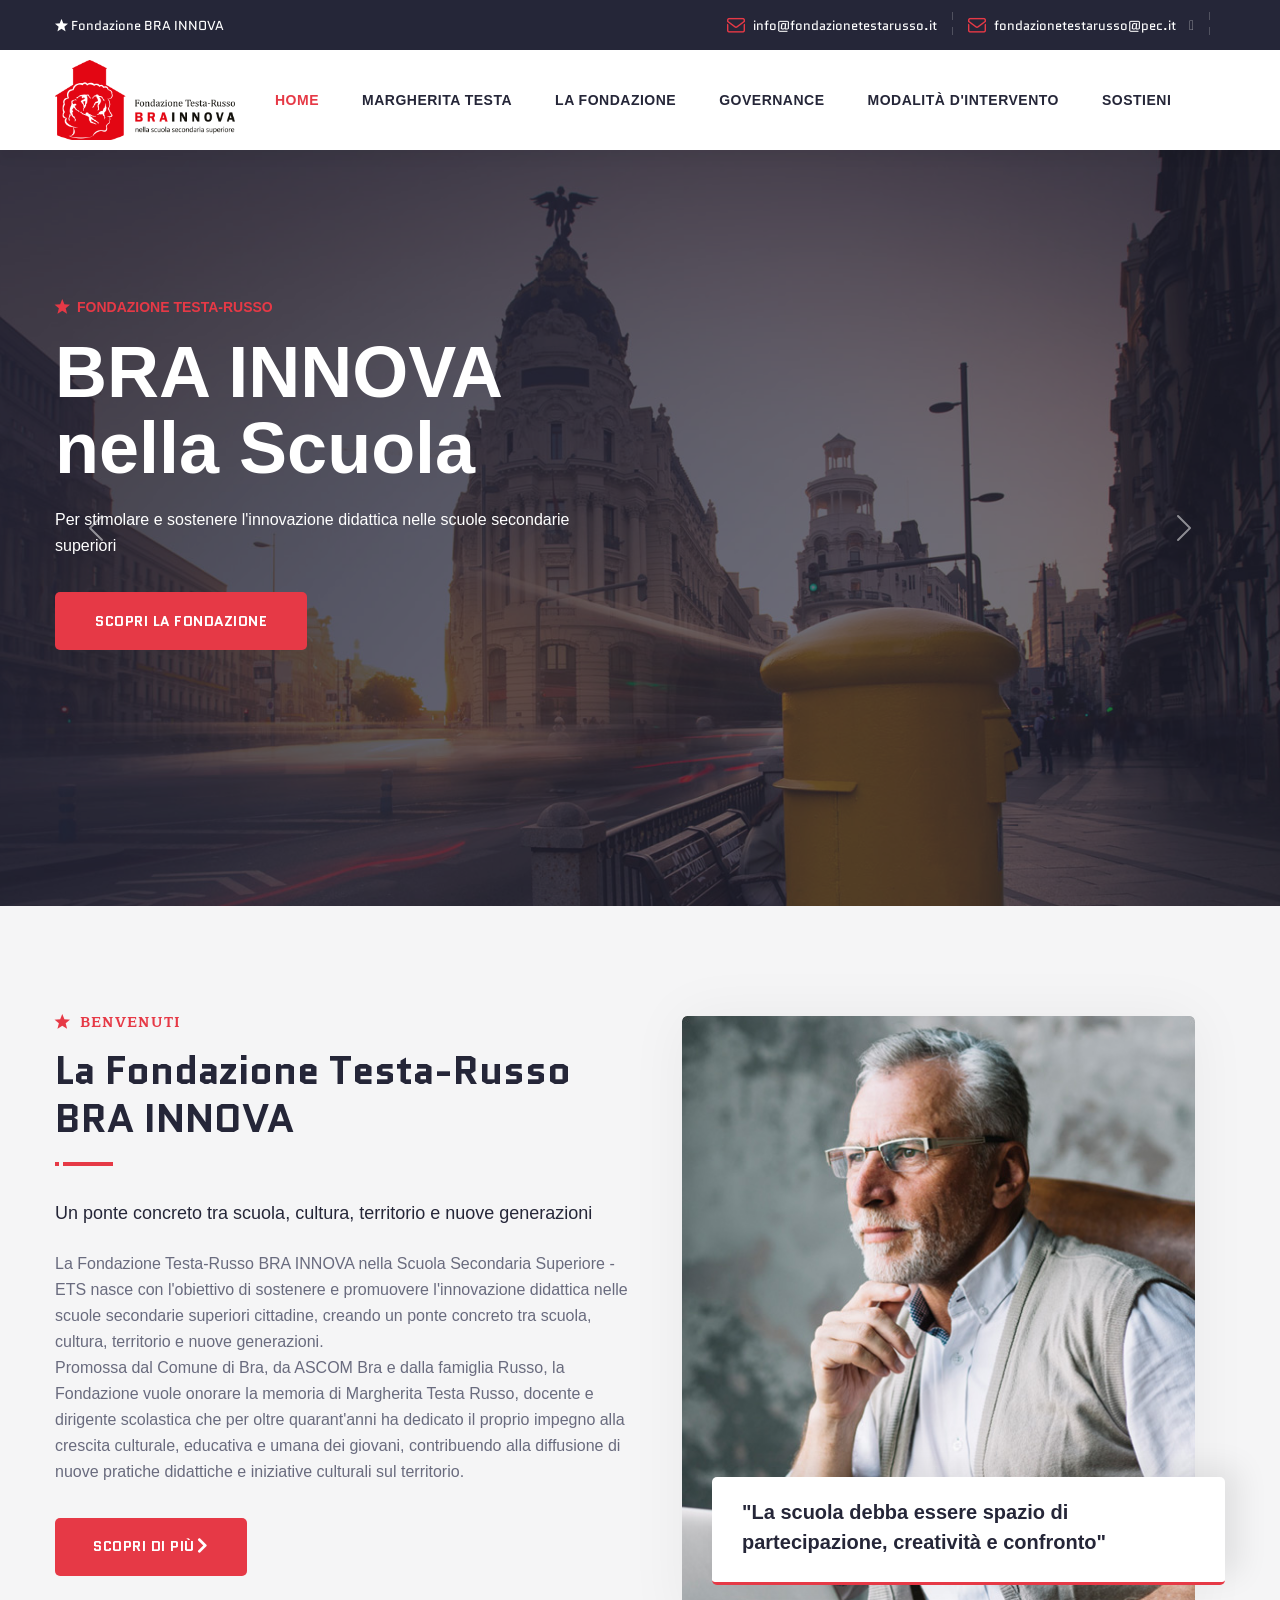
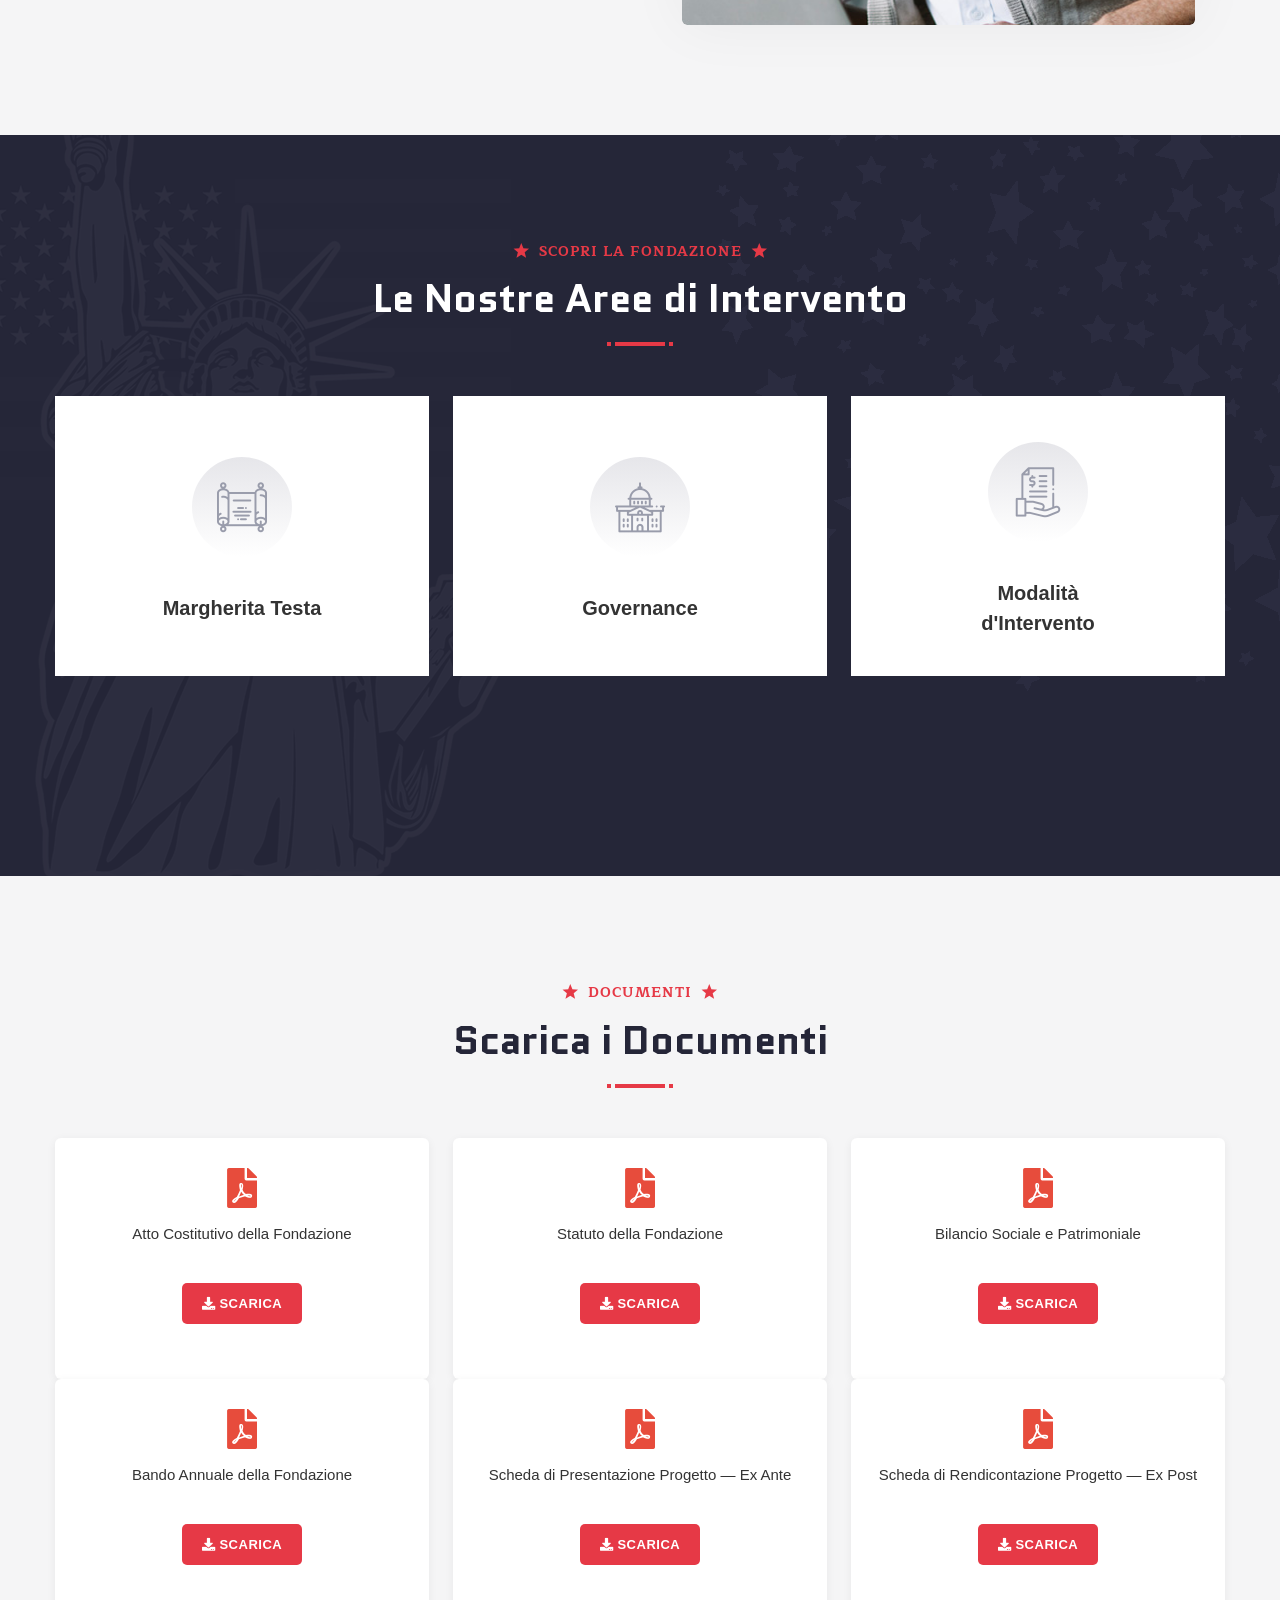
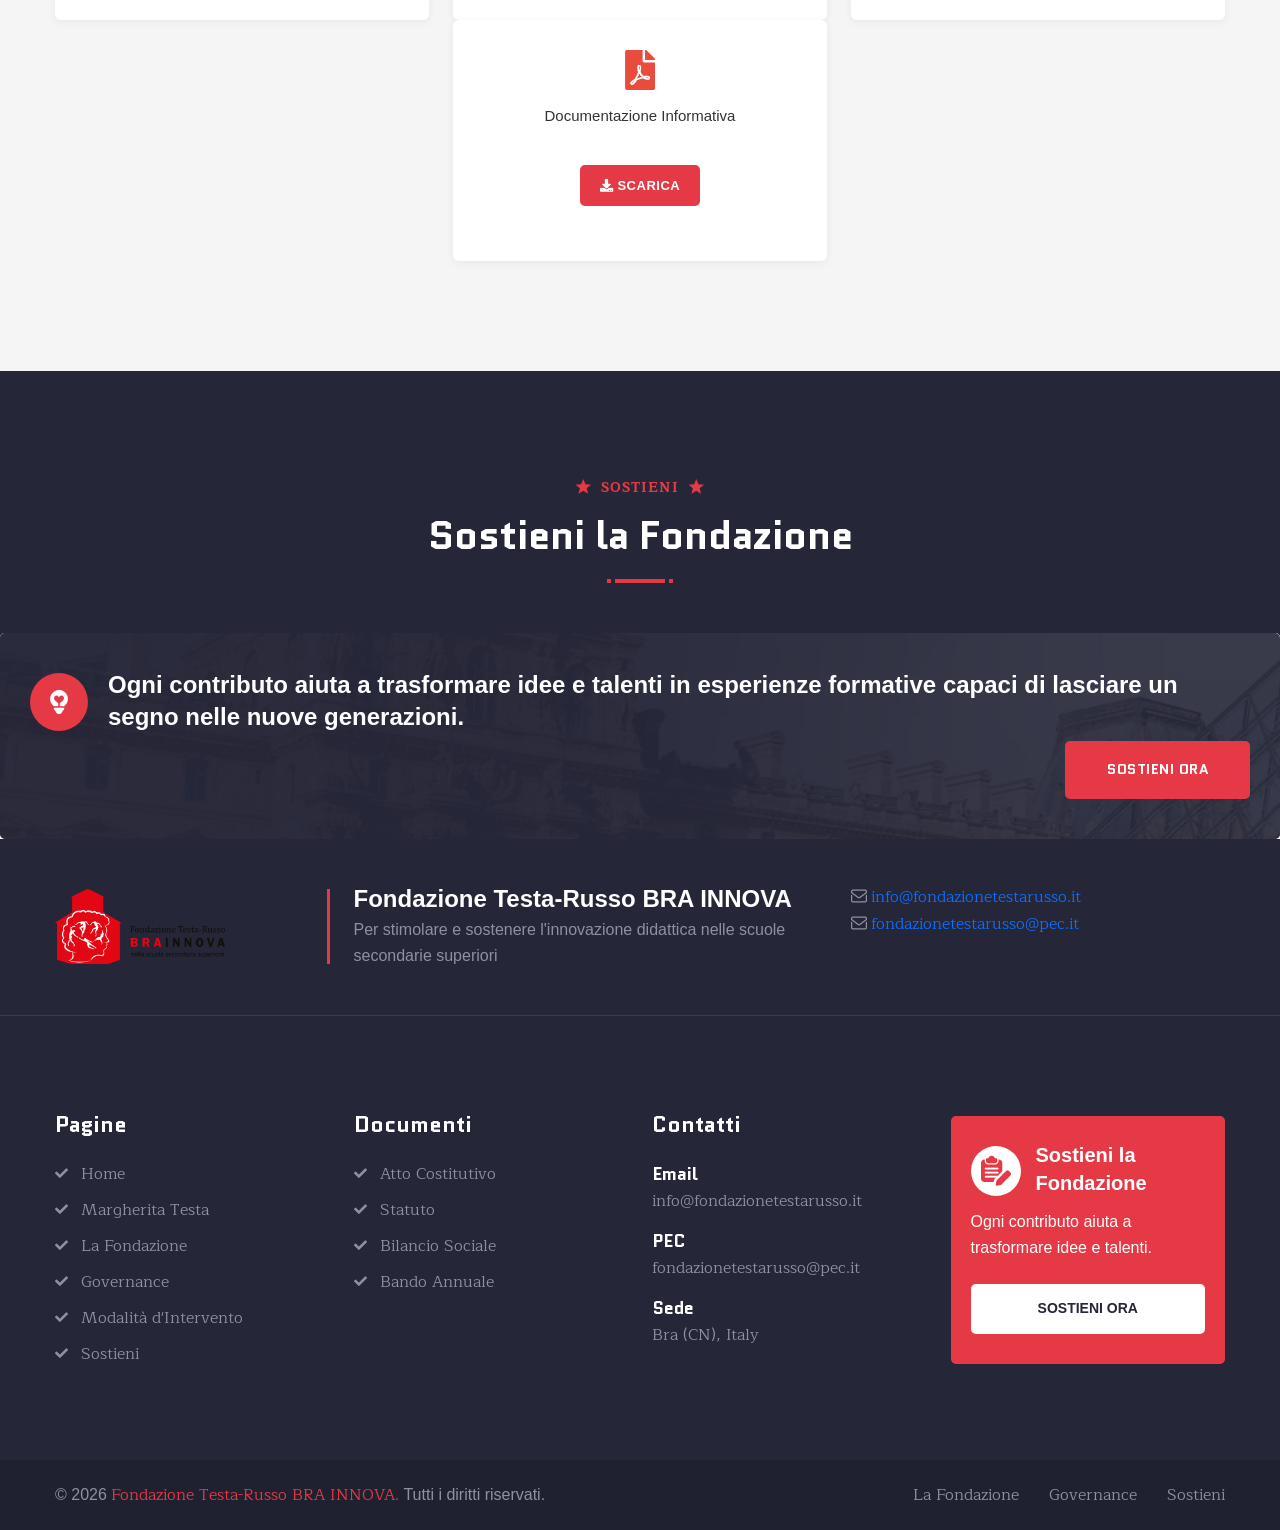
==== index.html @ 56219ebb "initial commit" ====
<!DOCTYPE html>
<html lang="it">
<head>
<meta charset="utf-8">
<meta http-equiv="X-UA-Compatible" content="IE=edge">
<meta name="viewport" content="width=device-width, initial-scale=1.0, maximum-scale=1.0, user-scalable=0">
<title>Fondazione Testa-Russo BRA INNOVA</title>
<meta name="description" content="Fondazione Testa-Russo BRA INNOVA - Per stimolare e sostenere l'innovazione didattica nelle scuole secondarie superiori">
<link rel="icon" href="assets/img/favicon.ico" type="image/x-icon">
<link rel="preconnect" href="https://fonts.googleapis.com">
<link rel="preconnect" href="https://fonts.gstatic.com" crossorigin>
<link href="https://fonts.googleapis.com/css2?family=Quantico:wght@400;700&family=Maitree:wght@300;400;500;600;700&display=swap" rel="stylesheet">
<link href="assets/css/font-awesome-all.css" rel="stylesheet">
<link href="assets/css/flaticon.css" rel="stylesheet">
<link href="assets/css/bootstrap.min.css" rel="stylesheet">
<link href="assets/css/animate.css" rel="stylesheet">
<link href="assets/css/color.css" rel="stylesheet">
<link href="assets/css/style.css" rel="stylesheet">
<link href="assets/css/responsive.css" rel="stylesheet">
</head>
<body>
<div class="boxed_wrapper">

<!-- preloader -->
<div class="loader-wrap">
<div class="preloader">
<div id="handle-preloader" class="handle-preloader">
<div class="animation-preloader">
<div class="spinner"></div>
<div class="txt-loading">
<span data-text-preloader="b" class="letters-loading">b</span>
<span data-text-preloader="r" class="letters-loading">r</span>
<span data-text-preloader="a" class="letters-loading">a</span>
<span data-text-preloader="i" class="letters-loading">i</span>
<span data-text-preloader="n" class="letters-loading">n</span>
<span data-text-preloader="n" class="letters-loading">n</span>
<span data-text-preloader="o" class="letters-loading">o</span>
<span data-text-preloader="v" class="letters-loading">v</span>
<span data-text-preloader="a" class="letters-loading">a</span>
</div>
</div>
</div>
</div>
</div>
<!-- preloader end -->

<!-- main header -->
<header class="main-header style-one">
<div class="header-top">
<div class="auto-container">
<div class="top-inner clearfix">
<div class="left-column pull-left clearfix">
<ul class="links-box clearfix">
<li><a href="index.html"><i class="flaticon-star"></i> Fondazione BRA INNOVA</a></li>
</ul>
</div>
<div class="right-column pull-right clearfix">
<ul class="info-list clearfix">
<li><i class="flaticon-mail-inbox-app"></i><a href="mailto:info@fondazionetestarusso.it">info@fondazionetestarusso.it</a></li>
<li><i class="flaticon-mail-inbox-app"></i><a href="mailto:fondazionetestarusso@pec.it">fondazionetestarusso@pec.it</a></li>
</ul>
</div>
</div>
</div>
</div>
<div class="header-lower">
<div class="auto-container">
<div class="outer-box clearfix">
<div class="logo-box pull-left">
<figure class="logo"><a href="index.html"><img src="assets/img/logo.png" alt="BRA INNOVA"></a></figure>
</div>
<div class="menu-area clearfix pull-right">
<div class="mobile-nav-toggler">
<i class="icon-bar"></i>
<i class="icon-bar"></i>
<i class="icon-bar"></i>
</div>
<nav class="main-menu navbar-expand-md navbar-light">
<div class="collapse navbar-collapse show clearfix" id="navbarSupportedContent">
<ul class="navigation clearfix">
<li class="current"><a href="index.html">Home</a></li>
<li><a href="margherita-testa.html">Margherita Testa</a></li>
<li><a href="la-fondazione.html">La Fondazione</a></li>
<li><a href="governance.html">Governance</a></li>
<li><a href="modalita-intervento.html">Modalit&agrave; d'Intervento</a></li>
<li><a href="sostieni.html">Sostieni</a></li>
</ul>
</div>
</nav>
</div>
</div>
</div>
</div>
<div class="sticky-header">
<div class="auto-container">
<div class="outer-box clearfix">
<div class="logo-box pull-left">
<figure class="logo"><a href="index.html"><img src="assets/img/logo.png" alt="BRA INNOVA"></a></figure>
</div>
<div class="menu-area clearfix pull-right">
<nav class="main-menu navbar-expand-md navbar-light">
<div class="collapse navbar-collapse show clearfix" id="stickyNav">
<ul class="navigation clearfix">
<li class="current"><a href="index.html">Home</a></li>
<li><a href="margherita-testa.html">Margherita Testa</a></li>
<li><a href="la-fondazione.html">La Fondazione</a></li>
<li><a href="governance.html">Governance</a></li>
<li><a href="modalita-intervento.html">Modalit&agrave; d'Intervento</a></li>
<li><a href="sostieni.html">Sostieni</a></li>
</ul>
</div>
</nav>
</div>
</div>
</div>
</div>
</header>
<!-- main-header end -->

<!-- Mobile Menu -->
<div class="mobile-menu">
<div class="menu-backdrop"></div>
<div class="close-btn"><i class="fas fa-times"></i></div>
<nav class="menu-box">
<div class="nav-logo"><a href="index.html"><img src="assets/img/logo-2.png" alt="BRA INNOVA"></a></div>
<div class="menu-outer"></div>
<div class="contact-info">
<h4>Contatti</h4>
<ul>
<li>Bra (CN), Italy</li>
<li><a href="mailto:info@fondazionetestarusso.it">info@fondazionetestarusso.it</a></li>
</ul>
</div>
</nav>
</div>

<!-- banner-section -->
<section class="banner-section style-one">
<div id="heroCarousel" class="carousel slide banner-carousel" data-bs-ride="carousel" data-bs-interval="6000">
<div class="carousel-inner">
<div class="carousel-item active">
<div class="image-layer" style="background-image:url(assets/img/banner-1.jpg)"></div>
<div class="auto-container">
<div class="content-box">
<h6><i class="flaticon-star"></i>Fondazione Testa-Russo</h6>
<h1>BRA INNOVA nella Scuola</h1>
<p>Per stimolare e sostenere l'innovazione didattica nelle scuole secondarie superiori</p>
<div class="btn-box">
<a href="la-fondazione.html" class="theme-btn">Scopri la Fondazione</a>
</div>
</div>
</div>
</div>
<div class="carousel-item">
<div class="image-layer" style="background-image:url(assets/img/banner-2.jpg)"></div>
<div class="auto-container">
<div class="content-box">
<h6><i class="flaticon-star"></i>Innovazione Didattica</h6>
<h1>Educare, Innovare, Lasciare un Segno</h1>
<p>Un ponte concreto tra scuola, cultura, territorio e nuove generazioni</p>
<div class="btn-box">
<a href="margherita-testa.html" class="theme-btn">Scopri Margherita Testa</a>
</div>
</div>
</div>
</div>
<div class="carousel-item">
<div class="image-layer" style="background-image:url(assets/img/banner-3.jpg)"></div>
<div class="auto-container">
<div class="content-box">
<h6><i class="flaticon-star"></i>Sostieni la Fondazione</h6>
<h1>Ogni Contributo Conta</h1>
<p>Trasformare idee e talenti in esperienze formative capaci di lasciare un segno</p>
<div class="btn-box">
<a href="sostieni.html" class="theme-btn">Sostieni Ora</a>
</div>
</div>
</div>
</div>
</div>
<button class="carousel-control-prev" type="button" data-bs-target="#heroCarousel" data-bs-slide="prev">
<span class="carousel-control-prev-icon"></span>
</button>
<button class="carousel-control-next" type="button" data-bs-target="#heroCarousel" data-bs-slide="next">
<span class="carousel-control-next-icon"></span>
</button>
</div>
</section>
<!-- banner-section end -->

<!-- about-section -->
<section class="about-section sec-pad bg-color-1">
<div class="auto-container">
<div class="row clearfix">
<div class="col-lg-6 col-md-12 col-sm-12 content-column">
<div class="content_block_1">
<div class="content-box">
<div class="sec-title">
<h6><i class="flaticon-star"></i><span>Benvenuti</span></h6>
<h2>La Fondazione Testa-Russo BRA INNOVA</h2>
<div class="title-shape"></div>
</div>
<div class="text">
<h5>Un ponte concreto tra scuola, cultura, territorio e nuove generazioni</h5>
<p>La Fondazione Testa-Russo BRA INNOVA nella Scuola Secondaria Superiore - ETS nasce con l'obiettivo di sostenere e promuovere l'innovazione didattica nelle scuole secondarie superiori cittadine, creando un ponte concreto tra scuola, cultura, territorio e nuove generazioni.</p>
<p>Promossa dal Comune di Bra, da ASCOM Bra e dalla famiglia Russo, la Fondazione vuole onorare la memoria di Margherita Testa Russo, docente e dirigente scolastica che per oltre quarant'anni ha dedicato il proprio impegno alla crescita culturale, educativa e umana dei giovani, contribuendo alla diffusione di nuove pratiche didattiche e iniziative culturali sul territorio.</p>
</div>
<div class="btn-box">
<a href="la-fondazione.html" class="theme-btn">Scopri di Pi&ugrave;<i class="flaticon-right-arrow"></i></a>
</div>
</div>
</div>
</div>
<div class="col-lg-6 col-md-12 col-sm-12 image-column">
<div class="image_block_1">
<div class="image-box">
<figure class="image"><img src="assets/img/about-1.jpg" alt="Fondazione BRA INNOVA"></figure>
<div class="text">
<h4>"La scuola debba essere spazio di partecipazione, creativit&agrave; e confronto"</h4>
</div>
</div>
</div>
</div>
</div>
</div>
</section>
<!-- about-section end -->

<!-- explore-section -->
<section class="explore-section centred bg-color-2">
<figure class="vector-image"><img src="assets/img/vector-1.png" alt=""></figure>
<div class="pattern-layer" style="background-image: url(assets/img/shape-1.png);"></div>
<div class="auto-container">
<div class="sec-title centred light">
<h6><i class="flaticon-star"></i><span>Scopri la Fondazione</span><i class="flaticon-star"></i></h6>
<h2>Le Nostre Aree di Intervento</h2>
<div class="title-shape"></div>
</div>
<div class="row clearfix">
<div class="col-lg-4 col-md-6 col-sm-12 explore-block">
<div class="explore-block-one">
<div class="inner-box">
<div class="content-box">
<div class="text">
<div class="icon-box"><i class="flaticon-scroll"></i></div>
<h4>Margherita Testa</h4>
</div>
<div class="overlay-content">
<h4>Margherita<br/>Testa</h4>
<p>Educare, innovare, lasciare un segno. La storia di una vita dedicata all'educazione.</p>
<ul class="link-box clearfix">
<li><a href="margherita-testa.html"><i class="flaticon-dog"></i><span>Scopri</span></a></li>
</ul>
</div>
</div>
</div>
</div>
</div>
<div class="col-lg-4 col-md-6 col-sm-12 explore-block">
<div class="explore-block-one">
<div class="inner-box">
<div class="content-box">
<div class="text">
<div class="icon-box"><i class="flaticon-goverment"></i></div>
<h4>Governance</h4>
</div>
<div class="overlay-content">
<h4>Governance</h4>
<p>Persone, esperienze, territorio. Una governance condivisa al servizio della scuola.</p>
<ul class="link-box clearfix">
<li><a href="governance.html"><i class="flaticon-dog"></i><span>Scopri</span></a></li>
</ul>
</div>
</div>
</div>
</div>
</div>
<div class="col-lg-4 col-md-6 col-sm-12 explore-block">
<div class="explore-block-one">
<div class="inner-box">
<div class="content-box">
<div class="text">
<div class="icon-box"><i class="flaticon-budget"></i></div>
<h4>Modalit&agrave; d'Intervento</h4>
</div>
<div class="overlay-content">
<h4>Modalit&agrave;<br/>d'Intervento</h4>
<p>Idee, progetti, valorizzazione. Bandi annuali e collaborazioni con le scuole.</p>
<ul class="link-box clearfix">
<li><a href="modalita-intervento.html"><i class="flaticon-dog"></i><span>Scopri</span></a></li>
</ul>
</div>
</div>
</div>
</div>
</div>
</div>
</div>
</section>
<!-- explore-section end -->

<!-- download-section -->
<section class="sec-pad bg-color-1">
<div class="auto-container">
<div class="sec-title centred">
<h6><i class="flaticon-star"></i><span>Documenti</span><i class="flaticon-star"></i></h6>
<h2>Scarica i Documenti</h2>
<div class="title-shape"></div>
</div>
<div class="row clearfix justify-content-center">
<div class="col-lg-4 col-md-6 col-sm-12">
<div class="download-card">
<div class="icon-box"><i class="fas fa-file-pdf"></i></div>
<h4>Atto Costitutivo della Fondazione</h4>
<a href="#" class="theme-btn"><i class="fas fa-download"></i> Scarica</a>
</div>
</div>
<div class="col-lg-4 col-md-6 col-sm-12">
<div class="download-card">
<div class="icon-box"><i class="fas fa-file-pdf"></i></div>
<h4>Statuto della Fondazione</h4>
<a href="#" class="theme-btn"><i class="fas fa-download"></i> Scarica</a>
</div>
</div>
<div class="col-lg-4 col-md-6 col-sm-12">
<div class="download-card">
<div class="icon-box"><i class="fas fa-file-pdf"></i></div>
<h4>Bilancio Sociale e Patrimoniale</h4>
<a href="#" class="theme-btn"><i class="fas fa-download"></i> Scarica</a>
</div>
</div>
<div class="col-lg-4 col-md-6 col-sm-12">
<div class="download-card">
<div class="icon-box"><i class="fas fa-file-pdf"></i></div>
<h4>Bando Annuale della Fondazione</h4>
<a href="#" class="theme-btn"><i class="fas fa-download"></i> Scarica</a>
</div>
</div>
<div class="col-lg-4 col-md-6 col-sm-12">
<div class="download-card">
<div class="icon-box"><i class="fas fa-file-pdf"></i></div>
<h4>Scheda di Presentazione Progetto &mdash; Ex Ante</h4>
<a href="#" class="theme-btn"><i class="fas fa-download"></i> Scarica</a>
</div>
</div>
<div class="col-lg-4 col-md-6 col-sm-12">
<div class="download-card">
<div class="icon-box"><i class="fas fa-file-pdf"></i></div>
<h4>Scheda di Rendicontazione Progetto &mdash; Ex Post</h4>
<a href="#" class="theme-btn"><i class="fas fa-download"></i> Scarica</a>
</div>
</div>
<div class="col-lg-4 col-md-6 col-sm-12">
<div class="download-card">
<div class="icon-box"><i class="fas fa-file-pdf"></i></div>
<h4>Documentazione Informativa</h4>
<a href="#" class="theme-btn"><i class="fas fa-download"></i> Scarica</a>
</div>
</div>
</div>
</div>
</section>
<!-- download-section end -->

<!-- support CTA -->
<section class="solutions-section alternat-2">
<div class="auto-container">
<div class="sec-title centred light">
<h6><i class="flaticon-star"></i><span>Sostieni</span><i class="flaticon-star"></i></h6>
<h2>Sostieni la Fondazione</h2>
<div class="title-shape"></div>
</div>
</div>
<div class="inner-container mr-0">
<div class="lower-box clearfix">
<div class="bg-layer" style="background-image: url(assets/img/bg-2.jpg);"></div>
<div class="text pull-left">
<div class="icon-box"><i class="flaticon-idea"></i></div>
<h3>Ogni contributo aiuta a trasformare idee e talenti in esperienze formative capaci di lasciare un segno nelle nuove generazioni.</h3>
</div>
<div class="btn-box pull-right">
<a href="sostieni.html" class="theme-btn">Sostieni Ora</a>
</div>
</div>
</div>
</section>
<!-- support CTA end -->

<!-- main-footer -->
<footer class="main-footer">
<div class="footer-top pt-50">
<div class="auto-container">
<div class="top-inner">
<div class="row clearfix">
<div class="col-lg-3 col-md-6 col-sm-12 logo-column">
<figure class="footer-logo"><a href="index.html"><img src="assets/img/footer-logo.png" alt="BRA INNOVA"></a></figure>
</div>
<div class="col-lg-5 col-md-6 col-sm-12 text-column">
<div class="text">
<h3>Fondazione Testa-Russo BRA INNOVA</h3>
<p>Per stimolare e sostenere l'innovazione didattica nelle scuole secondarie superiori</p>
</div>
</div>
<div class="col-lg-4 col-md-12 col-sm-12 form-column">
<div class="text">
<p><i class="flaticon-mail-inbox-app"></i> <a href="mailto:info@fondazionetestarusso.it">info@fondazionetestarusso.it</a></p>
<p><i class="flaticon-mail-inbox-app"></i> <a href="mailto:fondazionetestarusso@pec.it">fondazionetestarusso@pec.it</a></p>
</div>
</div>
</div>
</div>
</div>
</div>
<div class="widget-section">
<div class="auto-container">
<div class="row clearfix">
<div class="col-lg-3 col-md-6 col-sm-12 footer-column">
<div class="footer-widget links-widget">
<div class="widget-title"><h3>Pagine</h3></div>
<div class="widget-content">
<ul class="links-list clearfix">
<li><a href="index.html">Home</a></li>
<li><a href="margherita-testa.html">Margherita Testa</a></li>
<li><a href="la-fondazione.html">La Fondazione</a></li>
<li><a href="governance.html">Governance</a></li>
<li><a href="modalita-intervento.html">Modalit&agrave; d'Intervento</a></li>
<li><a href="sostieni.html">Sostieni</a></li>
</ul>
</div>
</div>
</div>
<div class="col-lg-3 col-md-6 col-sm-12 footer-column">
<div class="footer-widget links-widget">
<div class="widget-title"><h3>Documenti</h3></div>
<div class="widget-content">
<ul class="links-list clearfix">
<li><a href="#">Atto Costitutivo</a></li>
<li><a href="#">Statuto</a></li>
<li><a href="#">Bilancio Sociale</a></li>
<li><a href="#">Bando Annuale</a></li>
</ul>
</div>
</div>
</div>
<div class="col-lg-3 col-md-6 col-sm-12 footer-column">
<div class="footer-widget contact-widget">
<div class="widget-title"><h3>Contatti</h3></div>
<div class="widget-content">
<ul class="info clearfix">
<li>
<h5>Email</h5>
<p><a href="mailto:info@fondazionetestarusso.it">info@fondazionetestarusso.it</a></p>
</li>
<li>
<h5>PEC</h5>
<p><a href="mailto:fondazionetestarusso@pec.it">fondazionetestarusso@pec.it</a></p>
</li>
<li>
<h5>Sede</h5>
<p>Bra (CN), Italy</p>
</li>
</ul>
</div>
</div>
</div>
<div class="col-lg-3 col-md-6 col-sm-12 footer-column">
<div class="footer-widget register-widget">
<div class="inner-box">
<div class="upper">
<div class="icon-box"><i class="flaticon-edit"></i></div>
<h4>Sostieni la Fondazione</h4>
</div>
<p>Ogni contributo aiuta a trasformare idee e talenti.</p>
<a href="sostieni.html">Sostieni Ora</a>
</div>
</div>
</div>
</div>
</div>
</div>
<div class="footer-bottom">
<div class="auto-container">
<div class="bottom-inner clearfix">
<div class="copyright pull-left">
<p>&copy; 2026 <a href="index.html">Fondazione Testa-Russo BRA INNOVA.</a> Tutti i diritti riservati.</p>
</div>
<ul class="footer-nav clearfix pull-right">
<li><a href="la-fondazione.html">La Fondazione</a></li>
<li><a href="governance.html">Governance</a></li>
<li><a href="sostieni.html">Sostieni</a></li>
</ul>
</div>
</div>
</div>
</footer>
<!-- main-footer end -->

<button class="scroll-top scroll-to-target" data-target="html"><span class="fas fa-angle-up"></span></button>
</div>

<script src="assets/js/bootstrap.bundle.min.js"></script>
<script src="assets/js/main.js"></script>
</body>
</html>
---- assets/css/flaticon.css ----
/*
  	Flaticon icon font: Flaticon
  	Creation date: 11/02/2021 09:44
  	*/

@font-face {
  font-family: "Flaticon";
  src: url("../fonts/Flaticon.eot");
  src: url("../fonts/Flaticon.eot?#iefix") format("embedded-opentype"),
       url("../fonts/Flaticon.woff2") format("woff2"),
       url("../fonts/Flaticon.woff") format("woff"),
       url("../fonts/Flaticon.ttf") format("truetype"),
       url("../fonts/Flaticon.svg#Flaticon") format("svg");
  font-weight: normal;
  font-style: normal;
}

@media screen and (-webkit-min-device-pixel-ratio:0) {
  @font-face {
    font-family: "Flaticon";
    src: url("../fonts/Flaticon.svg#Flaticon") format("svg");
  }
}

[class^="flaticon-"]:before, [class*=" flaticon-"]:before,
[class^="flaticon-"]:after, [class*=" flaticon-"]:after {   
  font-family: Flaticon;
  font-style: normal;
}

.flaticon-sunny-day-or-sun-weather:before { content: "\f100"; }
.flaticon-phone-with-wire:before { content: "\f101"; }
.flaticon-fast:before { content: "\f102"; }
.flaticon-down-arrow:before { content: "\f103"; }
.flaticon-world:before { content: "\f104"; }
.flaticon-right-arrow:before { content: "\f105"; }
.flaticon-garbage-truck:before { content: "\f106"; }
.flaticon-search:before { content: "\f107"; }
.flaticon-star:before { content: "\f108"; }
.flaticon-parking:before { content: "\f109"; }
.flaticon-school:before { content: "\f10a"; }
.flaticon-taxes:before { content: "\f10b"; }
.flaticon-government:before { content: "\f10c"; }
.flaticon-alert:before { content: "\f10d"; }
.flaticon-quote:before { content: "\f10e"; }
.flaticon-scroll:before { content: "\f10f"; }
.flaticon-goverment:before { content: "\f110"; }
.flaticon-budget:before { content: "\f111"; }
.flaticon-mail-inbox-app:before { content: "\f112"; }
.flaticon-police:before { content: "\f113"; }
.flaticon-traffic-sign:before { content: "\f114"; }
.flaticon-chinese-house:before { content: "\f115"; }
.flaticon-letter:before { content: "\f116"; }
.flaticon-justice:before { content: "\f117"; }
.flaticon-hospital:before { content: "\f118"; }
.flaticon-statue:before { content: "\f119"; }
.flaticon-gps:before { content: "\f11a"; }
.flaticon-click:before { content: "\f11b"; }
.flaticon-clock-circular-outline:before { content: "\f11c"; }
.flaticon-click-1:before { content: "\f11d"; }
.flaticon-edit:before { content: "\f11e"; }
.flaticon-emergency-call:before { content: "\f11f"; }
.flaticon-share:before { content: "\f120"; }
.flaticon-idea:before { content: "\f121"; }
.flaticon-up-arrow-angle:before { content: "\f122"; }
.flaticon-garbage-truck-1:before { content: "\f123"; }
.flaticon-newspaper:before { content: "\f124"; }
.flaticon-eco-energy:before { content: "\f125"; }
.flaticon-dog:before { content: "\f126"; }
.flaticon-bird:before { content: "\f127"; }
.flaticon-booking:before { content: "\f128"; }
.flaticon-diamond:before { content: "\f129"; }
.flaticon-play-arrow:before { content: "\f12a"; }
.flaticon-architecture-and-city:before { content: "\f12b"; }
.flaticon-download-1:before { content: "\f12c"; }
.flaticon-download:before { content: "\f12d"; }
.flaticon-romantic-date:before { content: "\f12e"; }
.flaticon-calendar:before { content: "\f12f"; }
.flaticon-teamwork:before { content: "\f130"; }
.flaticon-speech-bubble:before { content: "\f131"; }
.flaticon-job:before { content: "\f132"; }
.flaticon-building:before { content: "\f133"; }
.flaticon-calendar-1:before { content: "\f134"; }
.flaticon-diagram:before { content: "\f135"; }
.flaticon-location:before { content: "\f136"; }
.flaticon-building-1:before { content: "\f137"; }
.flaticon-double-tick-indicator:before { content: "\f138"; }
.flaticon-group:before { content: "\f139"; }
.flaticon-analytics:before { content: "\f13a"; }
.flaticon-award:before { content: "\f13b"; }
.flaticon-calendar-2:before { content: "\f13c"; }
.flaticon-tourist:before { content: "\f13d"; }
.flaticon-certificate:before { content: "\f13e"; }
.flaticon-fountain:before { content: "\f13f"; }
.flaticon-guide:before { content: "\f140"; }
.flaticon-employee:before { content: "\f141"; }
.flaticon-cocktail:before { content: "\f142"; }
.flaticon-global-warming:before { content: "\f143"; }
.flaticon-bridge:before { content: "\f144"; }
.flaticon-businessman:before { content: "\f145"; }
.flaticon-map:before { content: "\f146"; }
.flaticon-map-1:before { content: "\f147"; }
.flaticon-emergency-call-1:before { content: "\f148"; }
.flaticon-clock:before { content: "\f149"; }
---- assets/css/color.css ----
/* template-color */

.scroll-top:hover{
	color: #e63946;
}

.preloader-close{
	background-color: #e63946;
}

.handle-preloader .animation-preloader .spinner{
	border: 3px solid #e63946;
}

.handle-preloader .animation-preloader .txt-loading .letters-loading{
  color: #e63946;
}

.handle-preloader .animation-preloader .txt-loading .letters-loading:before{
  color: #e63946;
}

.header-top .weathre-box i{
	color: #e63946;
}

.style-one .header-top .weathre-box a:hover{
  color: #e63946;
}

.style-one .header-top .links-box li a:hover{
	color: #e63946;
}

.style-one .header-top .info-list li i{
	color: #e63946;
}

.style-one .header-top .info-list li a:hover{
  color: #e63946;
}

.style-one .header-top .social-links li a:hover{
  color: #e63946;
}

.main-header .menu-right-content .language-box .text i{
	color: #e63946;
}

.main-header .menu-right-content .language-box .language-list{
	border-top: 3px solid #e63946;
}

.main-header .menu-right-content .language-box .language-list li a:hover{
  color: #e63946;
}

.main-header .menu-right-content .other-option li button:hover{
  color: #e63946;
}

.main-header .menu-right-content .other-option li.nav-box .nav-toggler:hover{
  color: #e63946;
}

.main-menu .navigation > li.current > a,
.main-menu .navigation > li:hover > a{
  color: #e63946;
}

.main-menu .navigation > li > ul > li > a:before{
	color: #e63946;
}

.main-menu .navigation > li > ul > li > a:hover,
.main-menu .navigation > li > .megamenu li > a:hover{
	color: #e63946;
}

.main-menu .navigation > li > ul > li > ul > li > a:hover{
  color: #e63946;
}

.main-menu .navigation > li > ul > li > ul > li > a:before{
	color: #e63946;
}

.search-popup .search-form fieldset input[type="submit"]{
	background: #e63946;
}

.search-popup .close-search:hover{
	color: #e63946;
}

.search-popup .recent-searches li a:hover{
	color: #e63946;
	border-color: #e63946;
}

.close-side-widget:hover{
	color: #e63946;
}

.theme-btn{
	background: #e63946;
}

.sidebar-info-contents .content-inner .contact-info ul li a:hover{
	color: #e63946;
}

.sidebar-info-contents .content-inner .social-box li a:hover{
	color: #e63946;
	border-color: #e63946;
}

.banner-carousel .content-box h6{
	color: #e63946;
}

.sidebar-info-contents .content-inner .content-box .booking-form .form-group input:focus,
.sidebar-info-contents .content-inner .content-box .booking-form .form-group textarea:focus{
	border-color: #e63946 !important;
}

.sidebar-info-contents .content-inner .content-box .booking-form .form-group button{
	background: #e63946;
}

.sidebar-info-contents .content-inner .content-box .booking-form .form-group button:hover{
	color: #e63946;
}

.banner-section .owl-nav .owl-prev:hover,
.banner-section .owl-nav .owl-next:hover{
  background: #e63946;
  border-color: #e63946;
}

.activities-section .single-item .icon-box{
	color: #e63946;
}

.activities-section .single-item .icon-box:after{
	background: #e63946;
}

.sec-title h6{
	color: #e63946;
}

.sec-title .title-shape{
	background: #e63946;
}

.sec-title .title-shape:before{
	background: #e63946;
}

.sec-title .title-shape:after{
	background: #e63946;
}

.social-style-one li:first-child a{
	background: #3b5998;
}

.social-style-one li:nth-child(2) a{
  background: #55acee;
}

.social-style-one li:nth-child(3) a{
  background: #dc4e41;
}

.social-style-one li:last-child a{
  background: #3f729b;
}

.content_block_1 .content-box .lower-box .single-item .icon-box{
	color: #e63946;
}

.content_block_1 .content-box .lower-box .single-item p a:hover{
  color: #e63946;
}

.content_block_1 .content-box .lower-box .single-item:hover .icon-box{
	background: #e63946;
	border-color: #e63946;
}

.image_block_1 .image-box .text{
	border-bottom: 3px solid #e63946;
}

.explore-block-one .inner-box{
	background: #fff;
	min-height: 280px;
	display: flex;
	align-items: center;
	justify-content: center;
	transition: all 0.3s ease;
}

.explore-block-one .inner-box:hover{
	box-shadow: 0 10px 30px rgba(0,0,0,0.15);
	transform: translateY(-5px);
}

.explore-block-one .inner-box:before{
	border: 3px solid #e63946;
}

.explore-block-one .inner-box .content-box{
	text-align: center;
	padding: 30px 20px;
}

.explore-block-one .inner-box .content-box .text .icon-box{
	font-size: 50px;
	color: #e63946;
	margin-bottom: 15px;
}

.explore-block-one .inner-box .content-box .text h4{
	font-size: 20px;
	margin-top: 10px;
	color: #333;
}

.explore-block-one .inner-box .content-box .overlay-content{
	background: #e63946;
}

.explore-block-one .inner-box .content-box .overlay-content .link-box li a{
	border: 3px solid #e63946;
}

.explore-block-one .inner-box .content-box .overlay-content .link-box li a span:hover {
	color: #e63946;
}

.explore-block-one .inner-box .content-box .overlay-content .link-box li a:hover{
	color: #e63946;
}

.explore-block-one .inner-box .content-box .overlay-content .link-box li a{
	color: #e63946;
}

.explore-banner .single-item .title-box{
	background: #e63946;
}

.explore-banner .single-item .inner-box p a:hover{
  color: #e63946;
}

.service-block-one .inner-box:before{
	background: #e63946;
}

.service-block-one .inner-box:after{
	background: #e63946;
}

.service-block-one .inner-box h4 a:hover{
  color: #e63946;
}

.service-block-one .inner-box .btn-box a:hover{
  background: #e63946;
  border-color: #e63946;
}

.service-block-one .inner-box:hover .icon-box{
  color: #e63946;
}

.service-section .sec-title .links:hover{
  color: #e63946;
}

.schedules-section .subscribe-inner .subscribe-form .form-group input:focus{
  border-color: #e63946 !important;
}

.schedule-block-one .inner-box .image-box .content-box .post-date h3{
	color: #e63946;
}

.schedule-block-one .inner-box .image-box .content-box .text .category{
	background: #e63946;
}

.schedule-block-one .inner-box .lower-content .post-info li i{
	color: #e63946;
}

.schedule-block-one .inner-box .lower-content .links a:hover{
  color: #e63946;
}

.schedule-block-one .inner-box .lower-content .share-box a:hover{
  color: #e63946;
}

.schedules-section .owl-nav .owl-prev:hover,
.schedules-section .owl-nav .owl-next:hover{
  color: #e63946;
}

.solution-block-one .inner-box:before{
	background: #e63946;
}

.solutions-section .lower-box .text .icon-box{
	background: #e63946;
}

.testimonial-block-one .inner-box .image-box{
	border: 2px solid #e63946;
}

.testimonial-block-one .inner-box .image-box:before{
	background: #e63946;
}

.testimonial-block-one .inner-box .author-box .designation{
	color: #e63946;
}

.team-block-one .inner-box .lower-content .author-box h4 a:hover{
  color: #e63946;
}

.team-block-one .inner-box .lower-content .author-box .designation{
	color: #e63946;
}

.team-block-one .inner-box .lower-content .othre-info li.mail-box:hover{
  background: #e63946;
}

.team-block-one .inner-box .lower-content .othre-info li.phone-box a{
	background: #e63946;
}

.team-block-one .inner-box .lower-content .othre-info li.phone-box a:before{
	background: #e63946;
}

.team-block-one .inner-box .lower-content .othre-info li.phone-box:hover{
	border-color: #e63946;
	color: #e63946;
}

.team-block-one .inner-box .lower-content .othre-info li.share-option:hover{
  border-color: #e63946;
  color: #e63946;
}

.team-block-one .inner-box .lower-content .othre-info li.share-option .share-links li:first-child a{
	background: #bd081c;
}

.team-block-one .inner-box .lower-content .othre-info li.share-option .share-links li:nth-child(2) a{
	background: #55acee;
}

.team-block-one .inner-box .lower-content .othre-info li.share-option .share-links li:last-child a{
	background: #3b5998;
}

.news-block-one .inner-box .image-box .post-date h3{
	color: #e63946;
}

.news-block-one .inner-box .lower-content .category a{
	background: #e63946;
}

.news-block-one .inner-box .lower-content h4 a:hover{
  color: #e63946;
}

.news-block-one .inner-box .lower-content .post-info li a:hover{
  color: #e63946;
}

.funfact-block-one .inner-box h6{
	color: #e63946;
}

.twitter-feed .inner-content .single-item .title-box{
	background: #e63946;
}

.twitter-feed .inner-content .single-item .title-box .icon-box{
	color: #e63946;
}

.twitter-feed .inner-content .single-item .inner-box h5 i{
	color: #e63946;
}

.twitter-feed .inner-content .single-item .inner-box .text a{
	color: #e63946;
}

.twitter-feed .inner-content .single-item .inner-box .post-info li a:hover{
  color: #e63946;
}

.twitter-feed .inner-content .single-item .inner-box .share a:hover{
  color: #e63946;
}

.footer-top .footer-logo:before{
	background: #e63946;
}

.footer-top .postcode-form .form-group button{
	background: #e63946;
}

.footer-top .postcode-form .form-group input:focus{
  border-color: #e63946 !important;
}

.main-footer .widget-section .register-widget .inner-box{
	background: #e63946;
}

.main-footer .widget-section .register-widget .inner-box .upper .icon-box{
	color: #e63946;
}

.footer-bottom .copyright p a{
	color: #e63946;
}

.main-header.style-two .top-inner{
	background: #e63946;
}

.main-header.style-two .header-top .social-links li a:hover{
	color: #e63946;
}

.main-header.style-two .top-inner:before{
	background: #e63946;
}

.main-header .header-down .owl-nav .owl-prev:hover,
.main-header .header-down .owl-nav .owl-next:hover{
  color: #e63946;
}

.main-header .header-down .weathre-box i{
	color: #e63946;
}

.main-header .header-down .weathre-box a:hover{
  color: #e63946;
}

.theme-btn.style-two{
	color: #e63946 !important;
}

.service-block-two .inner-box h6{
	color: #e63946;
}

.service-block-two .inner-box h4 a:hover{
  color: #e63946;
}

.service-block-two .inner-box .icon-box{
	color: #e63946;
}

.service-block-two .inner-box:hover .link a{
  color: #e63946;
}

.service-block-two .inner-box:hover .icon-box:before{
  background: rgba(228,30,47,0.7);
}

.service-block-two .inner-box .icon-box:after{
	background: rgba(228,30,47,0.5);
}

.explore-block-two .inner-box .content-box .icon-box{
	color: #e63946;
}

.explore-block-two .inner-box .overlay-content .icon-box{
	background: #e63946;
}

.explore-block-two .inner-box .overlay-content .text{
	background: #e63946;
}

.explore-style-two .owl-theme .owl-dots .owl-dot.active span,
.explore-style-two .owl-theme .owl-dots .owl-dot span:hover{
  background: #e63946;
}

.content_block_3 .content-box h4 i{
	color: #e63946;
}

.online-services .owl-nav .owl-prev:hover, 
.online-services .owl-nav .owl-next:hover{
  color: #e63946;
}

.online-block-one .inner-box:hover .icon-box{
	color: #e63946;
}

.online-block-one .inner-box:before{
	background: #e63946;
}

.online-block-one .inner-box:hover:after{
	border-color: #e63946;
}

.online-services .inner-content .more-text a{
  color: #e63946;
}

.about-style-two .quote-box .inner-box{
	background: #e63946;
}

.content_block_4 .content-box .right-column .single-item h5{
	border-left: 3px solid #e63946;
}

.content_block_4 .content-box .right-column .single-item:hover h5{
	color: #e63946;
}

.content_block_4 .content-box .right-column .single-item:hover h5 i{
	color: #e63946;
}

.content_block_4 .content-box .bx-controls-direction .bx-prev:hover,
.content_block_4 .content-box .bx-controls-direction .bx-next:hover{
  color: #e63946;
  border-color: #e63946;
}

.team-section .owl-theme .owl-dots .owl-dot.active span,
.team-section .owl-theme .owl-dots .owl-dot span:hover{
	background: #e63946;
}

.download-block-one .inner-box:hover .download-btn a{
	color: #e63946;
}

.accordion-box .block .acc-btn.active .icon-outer:after{
	color: #e63946;
}

.accordion-box .block .acc-btn.active h5{
	color: #e63946;
}

.accordion-box .block .acc-content .list li.checked:before{
  background: #e63946;
  border-color: #e63946;
}

.accordion-box .block .acc-btn.active h5{
	border-color: #e63946;
}

.accordion-box ::-webkit-scrollbar-thumb{
	background: #e63946;
}

.schedule-block-two .inner-box .image-box .text .category p{
	background: #e63946;
}

.schedule-block-two .inner-box .image-box .text h3 a:hover{
  color: #e63946;
}

.schedule-block-two .inner-box .lower-content .date h3 span{
	color: #e63946;
}

.schedule-block-two .inner-box .lower-content .post-info li i{
	color: #e63946;
}

.bx-wrapper .bx-pager.bx-default-pager a:hover, 
.bx-wrapper .bx-pager.bx-default-pager a.active, 
.bx-wrapper .bx-pager.bx-default-pager a:focus {
  background: #e63946;
}

.schedules-style-two .bx-controls-direction .bx-prev:hover,
.schedules-style-two .bx-controls-direction .bx-next:hover{
  background: #e63946;
  border-color: #e63946;
}

.news-block-two .inner-box .content-box .category a{
	background: #e63946;
}

.news-block-two .inner-box .content-box .text .post-date h3{
	background: #e63946;
}

.news-block-two .inner-box .content-box .text h4:before{
	background: #e63946;
}

.testimonial-block-two .inner-box .text .icon-box{
	background: #e63946;
}

.testimonial-block-two .inner-box .author-box .designation{
	color: #e63946;
}

.testimonial-block-two .inner-box .text:after{
	border: 1px solid #e63946;
}

.info-block-one .inner-box .content-box .icon-box{
	color: #e63946;
}

.info-block-one .inner-box .overlay-content p:before{
	background: #e63946;
}

.info-block-one .inner-box .overlay-content a{
	color: #e63946;
}

.info-block-one .inner-box .overlay-content .social-links li a:hover{
  color: #e63946;
}

.contact-section .form-block .form-group input:focus,
.contact-section .form-block .form-group textarea:focus{
  border-color: #e63946 !important;
}

.contact-section .form-block .form-group button{
	background: #e63946;
}

.footer-top-two .logo-widget .owl-nav .owl-prev:hover,
.footer-top-two .logo-widget .owl-nav .owl-next:hover{
  color: #e63946;
}

.footer-top-two .links-widget .social-box li:first-child a{
	background: #3b5998;
}

.footer-top-two .links-widget .social-box li:last-child a{
	background: #55acee;
}

.footer-top-two .post-widget .post .post-date h3{
	background: #e63946;
}

.footer-top-two .post-widget .post h5 a:hover{
  color: #e63946;
}

.footer-top-two .post-widget .subscribe-form .form-group input:focus{
  border-color: #e63946 !important;
}

.footer-top-two .post-widget .subscribe-form .form-group button{
	background: #e63946;
}

.footer-bottom.alternat-2 .footer-nav li a:hover{
  color: #e63946;
}

.feature-block-one .inner-box:hover .text a{
	background: #e63946;
}

.feature-block-one .inner-box h4:before{
	background: #e63946;
}

.feature-block-one .inner-box h4:after{
	background: #e63946;
}


.discover-block-one .inner-box h4:before{
	background: #e63946;
}

.discover-block-one .inner-box h4:after{
	background: #e63946;
}

.discover-block-one .inner-box a:hover{
  background: #e63946;
}

.information-block-one .inner-box .count{
	background: #e63946;
}

.information-block-one .inner-box .icon-box{
	color: #e63946;
}

.information-block-one .inner-box .text a:hover{
  color: #e63946;
}

.information-section .bx-controls-direction .bx-prev:hover,
.information-section .bx-controls-direction .bx-next:hover{
  color: #e63946;
  border-color: #e63946;
}

.award-block-one .inner-box .overlay-content a:hover{
  color: #e63946;
}

.feature-block-two .inner-box .lower-content h4:before{
	background: #e63946;
}

.feature-block-two .inner-box .lower-content h4:after{
	background: #e63946;
}

.feature-block-two .inner-box .lower-content h4 a:hover{
  color: #e63946;
}

.feature-block-two .inner-box .lower-content .icon-box{
	background: #e63946;
}

.feature-block-two .inner-box .lower-content .btn-box a:hover{
  color: #e63946;
}

.history-section .inner-box .single-item h6{
	color: #e63946;
}

.history-section .inner-box .single-item:before{
	background: #e63946;
}

.content_block_6 .content-box .left-column .single-item .icon-box{
	background: #e63946;
}

.content_block_6 .content-box .btn-box a:hover{
  background: #e63946;
  border-color: #e63946;
}

.content_block_7 .content-box .left-column{
	background: #e63946;
}

.content_block_7 .content-box .right-column .image-box a:hover{
  background: #e63946;
}

.content_block_7 .content-box .right-column .inner .icon-box{
	color: #e63946;
}

.service-style-two .owl-nav .owl-prev:hover,
.service-style-two .owl-nav .owl-next:hover{
  background: #e63946;
}

.content_block_8 .content-box .text a:hover{
  color: #e63946;
}

.faq-section .accordion-box .block .acc-btn.active h5 span{
  color: #e63946;
}

.content_block_10 .content-box .join-form .form-group input:focus{
  border-color: #e63946 !important;
}

.content_block_10 .content-box .join-form .form-group button:hover{
  color: #e63946 !important; 
}

.sortable-masonry .filters .filter-btns li.active{
  color: #e63946;
}

.portfolio-block-one .inner-box .content-box .link a{
	background: #e63946;
}

.portfolio-block-one .inner-box .content-box .text p{
	color: #e63946;
}

.portfolio-block-one .inner-box .content-box .text h4 a:hover{
  color: #e63946;
}

.portfolio-block-two .inner-box .overlay-content .link a{
	background: #e63946;
}

.portfolio-block-two .inner-box .overlay-content .text p{
	color: #e63946;
}

.portfolio-block-two .inner-box .overlay-content .text h4 a:hover{
	color: #e63946;
}

.pagination li a:hover,
.pagination li a.current{
	background: #e63946;
}

.faq-sidebar .single-item:hover span{
	color: #e63946;
	border-color: #e63946;
}

.faq-sidebar .single-item:hover .icon-box{
	color: #e63946;
}

.faq-sidebar .single-item a:hover{
  color: #e63946;
}

.faq-page-section .form-inner .question-form .form-group input:focus,
.faq-page-section .form-inner .question-form .form-group textarea:focus{
  border-color: #e63946 !important;
}

.subscribe-section{
	background: #e63946;
}

.content_block_11 .content-box .inner-box .btn-box a:hover{
  background: #e63946;
  border-color: #e63946;
}

.content_block_11 .content-box .inner-box .support-box i{
	background: #e63946;
}

.department-details-content .discription-box .single-item .image-box:before{
	border: 2px solid #e63946;
}

.department-details-content .owl-theme .owl-dots .owl-dot.active span,
.department-details-content .owl-theme .owl-dots .owl-dot span:hover{
	background: #e63946;
}

.department-details-content .highlights-box .image-box .icon-box{
	background: #e63946;
}

.department-details-content .highlights-box .text a:hover{
  color: #e63946;
}

.department-details-content .highlights-box .owl-nav .owl-prev:hover,
.department-details-content .highlights-box .owl-nav .owl-next:hover{
  color: #e63946;
}

.department-details-content .download-box .download-list li a:hover{
	background: #e63946;
}

.department-sidebar .sidebar-banner{
	background-color: #e63946;
}

.department-sidebar .sidebar-banner:before{
	background-color: #e63946;
}

.department-sidebar .sidebar-banner .icon-box{
	color: #e63946;
}

.department-sidebar .widget-title .title-shape{
	background: #e63946;
}

.department-sidebar .widget-title .title-shape:before{
	background: #e63946;
}

.department-sidebar .widget-title .title-shape:after{
	background: #e63946;
}

.department-sidebar .sidebar-category .category-list li .icon-box{
	color: #e63946;
}

.department-sidebar .sidebar-category .category-list li:hover .icon-box,
.department-sidebar .sidebar-category .category-list li.current .icon-box{
  background: #e63946;
  border-color: #e63946;
}

.department-sidebar .sidebar-category .category-list li:before{
	border: 1px solid #e63946;
}

.department-sidebar .sidebar-contact .info-list li .icon-box{
	color: #e63946;
}

.department-sidebar .sidebar-contact .info-list li a:hover{
  color: #e63946;
}

.events-list .filter-box .search-btn button{
	background: #e63946;
}

.schedule-block-three .inner-box .schedule-date .list li i{
	color: #e63946;
}

.schedule-block-three .inner-box .text .category{
	background: #e63946;
}

.schedule-block-three .inner-box .text h3 a:hover{
  color: #e63946 !important;
}

.schedule-block-three .inner-box:hover .text .link a{
  color: #e63946;
}

.page-title.style-two .title .category{
	background: #e63946;
}

.event-details .event-info .single-item h4{
	background: #e63946;
}

.event-details .event-info .single-item .list li i{
	color: #e63946;
}

.event-details .event-info .single-item .list li a:hover{
  color: #e63946;
}

.group-title .title-shape{
	background: #e63946;
}

.group-title .title-shape:before{
	background: #e63946;
}

.event-details .purpose-box .accordion-box .block .acc-btn.active h5 i{
	color: #e63946;
}

.event-details .purpose-box .form-inner .form-group input:focus,
.event-details .purpose-box .form-inner .form-group textarea:focus{
  border-color: #e63946 !important;
}

.event-details .social-box .social-links li:first-child a{
	background: #3b5998;
}

.event-details .social-box .social-links li:nth-child(2) a{
  background: #55acee;
}

.event-details .social-box .social-links li:nth-child(3) a{
  background: #dc4e41;
}

.event-details .social-box .social-links li:last-child a{
  background: #bd081c;
}

.news-block-three .inner-box .post-date h3{
	background: #e63946;
}

.news-block-three .inner-box .lower-content .category a{
	background: #e63946;
}

.news-block-three .inner-box .lower-content h3 a:hover{
  color: #e63946;
}

.news-block-three .inner-box .lower-content .post-info li a:hover{
  color: #e63946;
}

.news-block-three .inner-box .lower-content .btn-box a:hover{
  background: #e63946;
  border-color: #e63946;
}

.news-block-three .inner-box .lower-content .share-option:hover .share-icon{
	color: #e63946;
	border-color: #e63946;
}

.news-block-three .inner-box .lower-content .share-option .social-links li a:hover{
  color: #e63946;
}

.blog-sidebar .search-widget .search-form .form-group input:focus{
  border-color: #e63946 !important;
}

.blog-sidebar .search-widget .search-form .form-group input:focus + button,
.blog-sidebar .search-widget .search-form .form-group button:hover{
	color: #e63946;
}

.blog-sidebar .widget-title:before{
	background: #e63946;
}

.blog-sidebar .widget-title:after{
	background: #e63946;
}

.blog-sidebar .category-widget .category-list li a:hover:before{
  background: #e63946;
  border-color: #e63946;
}

.blog-sidebar .category-widget .category-list li a:hover{
  color: #e63946;
}

.blog-sidebar .post-widget .post h6 a:hover{
  color: #e63946;
}

.blog-sidebar .post-widget .post .post-thumb{
	background: #e63946;
}

.blog-sidebar .tags-widget .tags-list li a:hover{
  background: #e63946;
  border-color: #e63946;
}

.page-title .lower-box .left-column .post-date h3{
	background: #e63946;
}

.page-title .lower-box .left-column .post-info li a:hover{
  color: #e63946;
}

.page-title .lower-box .right-column .share-box a:hover{
  color: #e63946;
}

.blog-details-content .inner-box blockquote h4 span{
	color: #e63946;
}

.blog-details-content .inner-box blockquote:before{
	border: 1px solid #e63946;
}

.blog-details-content .inner-box blockquote:after{
	background: #e63946;
}

.blog-details-content .tags-box .tags-list li a:hover{
  color: #e63946;
}

.blog-details-content .author-box .text h4:before{
	background: #e63946;
}

.blog-details-content .author-box .text .social-style-one li:last-child a{
	background: #bd081c;
}

.blog-details-content .author-box .text .link a:hover{
  background: #e63946;
  border-color: #e63946;
}

.blog-details-content .post-nav-btn a:hover{
  color: #e63946;
}

.blog-details-content .comment-box .comment .reply-btn{
	color: #e63946;
}

.comments-form-area .default-form .form-group input:focus,
.comments-form-area .default-form .form-group textarea:focus{
	border-color: #e63946 !important;
}

.blog-details-content .comments-form-area .text p span{
	color: #e63946;
}

.content_block_12 .content-box .text h4 i{
	color: #e63946;
}

.content_block_12 .content-box .text a:hover{
  color: #e63946;
}

.content_block_12 .content-box .social-box{
	border-left: 3px solid #e63946;
}

.content_block_13 .content-box .single-item .icon-box{
	color: #e63946;
}

.content_block_13 .content-box .single-item:hover .icon-box{
  border-color: #e63946;
  background: #e63946;
}

.content_block_13 .content-box .single-item .icon-box:before{
	background: #e63946;
}

.content_block_13 .content-box .single-item .info li a:hover{
  color: #e63946;
}

.contact-information-two .inner-content .single-item h4:before{
	background: #e63946;
}

.contact-information-two .inner-content .single-item h4:after{
	background: #e63946;
}

.contact-information-two .inner-content .single-item .info li a:hover{
  color: #e63946;
}

.contact-information-two .inner-content .single-item .link a:hover{
	color: #e63946;
}

.contact-information-two .owl-theme .owl-dots .owl-dot.active span,
.contact-information-two .owl-theme .owl-dots .owl-dot span:hover{
	background: #e63946;
}

.contact-style-two .default-form .form-group input:focus,
.contact-style-two .default-form .form-group textarea:focus{
	border-color: #e63946 !important;
}

.mobile-menu .navigation li > a:before{
	border-left: 5px solid #e63946;
}

/* Fondazione BRA INNOVA Custom Styles */
.fondazione-hero {
    background: linear-gradient(135deg, #e63946 0%, #2e86c1 100%);
    padding: 100px 0 60px;
    text-align: center;
    color: #fff;
}
.fondazione-hero h1 {
    font-size: 42px;
    font-weight: 700;
    margin-bottom: 20px;
}
.fondazione-hero p {
    font-size: 18px;
    max-width: 700px;
    margin: 0 auto 30px;
    opacity: 0.9;
}
.download-list {
    list-style: none;
    padding: 0;
}
.download-list li {
    padding: 12px 0;
    border-bottom: 1px solid #eee;
}
.download-list li a {
    color: #e63946;
    font-weight: 500;
    text-decoration: none;
    transition: all 0.3s;
}
.download-list li a:hover {
    color: #2e86c1;
}
.download-list li a i {
    margin-right: 10px;
}
.support-cta {
    background: #e63946;
    color: #fff;
    padding: 40px;
    border-radius: 8px;
    text-align: center;
    margin: 40px 0;
}
.support-cta h3 {
    color: #fff;
    margin-bottom: 15px;
}
.support-cta .theme-btn {
    background: #fff;
    color: #e63946;
}
.support-cta .theme-btn:hover {
    background: #f0f0f0;
}
.team-member-card {
    text-align: center;
    padding: 20px;
}
.team-member-card h4 {
    margin-top: 10px;
    color: #e63946;
}
.team-member-card .designation {
    color: #666;
    font-style: italic;
}
.objective-item {
    padding: 25px 30px;
    margin-bottom: 25px;
    background: #fff;
    border-left: 4px solid #e63946;
    border-radius: 6px;
    box-shadow: 0 2px 10px rgba(0,0,0,0.06);
    transition: all 0.3s ease;
}
.objective-item:hover {
    box-shadow: 0 6px 20px rgba(0,0,0,0.1);
    transform: translateY(-3px);
}
.objective-item .icon-box {
    font-size: 36px;
    color: #e63946;
    margin-bottom: 15px;
}
.objective-item h4 {
    color: #e63946;
    margin-bottom: 12px;
    font-size: 18px;
}
.objective-item p {
    margin-bottom: 0;
    line-height: 1.7;
}
.download-card {
    background: #fff;
    border-radius: 6px;
    padding: 30px 20px;
    text-align: center;
    margin-bottom: 25px;
    box-shadow: 0 2px 10px rgba(0,0,0,0.06);
    transition: all 0.3s ease;
    height: 100%;
}
.download-card:hover {
    box-shadow: 0 6px 20px rgba(0,0,0,0.12);
    transform: translateY(-3px);
}
.download-card .icon-box {
    font-size: 40px;
    color: #e74c3c;
    margin-bottom: 15px;
}
.download-card h4 {
    font-size: 15px;
    color: #333;
    margin-bottom: 18px;
    line-height: 1.4;
    min-height: 42px;
}
.download-card .theme-btn {
    font-size: 13px;
    padding: 8px 20px;
}
.page-title h1 {
    font-size: 36px;
}
.bread-crumb li:last-child {
    color: #e63946;
}
.section-title-accent {
    color: #e63946;
    font-weight: 700;
}

/* === Font Override: Quantico + Maitree === */
body,
p, span, li, a, td, th, label, input, textarea, select,
.main-footer, .footer-widget, .copyright {
    font-family: 'Maitree', Georgia, 'Times New Roman', serif;
}

h1, h2, h3, h4, h5, h6,
.main-menu .navigation li a,
.main-header .header-top,
.btn-box a.theme-btn,
.sec-title h2,
.sec-title h6,
.page-title h1,
.footer-widget .widget-title h3,
.footer-bottom,
.bread-crumb li,
.team-block-one .author-box h4,
.team-block-one .author-box .designation,
.explore-block-one .overlay-content h4,
.service-block-one h4,
.schedule-block-one .image-box .content-box .text h4,
.news-block-one .lower-content h4,
.funfact-block-one .inner-box h4,
.testimonial-block-one .inner-box .author-box h4,
.cta-section h2,
.support-cta h3,
.objective-item h4,
.fondazione-hero h1,
.mobile-menu .contact-info h4 {
    font-family: 'Quantico', Arial, Helvetica, sans-serif;
}

.main-menu .navigation > li > a {
    font-family: 'Quantico', Arial, Helvetica, sans-serif;
    font-weight: 700;
    text-transform: uppercase;
    letter-spacing: 0.5px;
}

.sec-title h6 {
    font-family: 'Quantico', Arial, Helvetica, sans-serif;
    text-transform: uppercase;
    letter-spacing: 1px;
}

.theme-btn {
    font-family: 'Quantico', Arial, Helvetica, sans-serif;
    font-weight: 700;
    text-transform: uppercase;
    letter-spacing: 0.5px;
}

.footer-widget .links-list li a {
    font-family: 'Maitree', Georgia, serif;
}

.footer-widget .info li h5 {
    font-family: 'Quantico', Arial, Helvetica, sans-serif;
}

.footer-widget .info li p {
    font-family: 'Maitree', Georgia, serif;
}

.header-top .links-box li a,
.header-top .info-list li a {
    font-family: 'Quantico', Arial, Helvetica, sans-serif;
    font-size: 13px;
}
---- assets/css/style.css ----
/* Css For Fuzze */

/************ TABLE OF CONTENTS ***************
1. Fonts
2. Reset
3. Global
4. Main Header/style-one/style-two
5. Main Slider/style-one/style-two
6. Intro Section
7. Welcome Section
9. Cta Section
8. Research Fields
10. Testimonial Section
11. Researches Section
12. Team Section
14. Video
15. Fact Counter
16. News Section
19. Clients Section
20. Main Footer
21. Footer Bottom
22. Research Style Two
23. Innovative Solution
24. Discover Section
25. Testimonial Section
26. Chooseus Section
27. News Style Two
28. Page Title
29. Research Page Section
30. Research Details
31. Professor Page Section
32. Professor Details
33. About Section
34. Error Section
35. Blog Page Section
36. Blog Details
37. Blog Sidebar
38. Contact Section
39. Google Map


**********************************************/



/*** 

====================================================================
  Reset
====================================================================

 ***/
* {
  margin:0px;
  padding:0px;
  border:none;
  outline:none;
}


/*** 

====================================================================
  Global Settings
====================================================================

 ***/


body {
  font-size:16px;
  color:#696b7e;
  line-height:26px;
  font-weight:400;
  background:#ffffff;
  font-family: 'Merriweather Sans', sans-serif;
  background-size:cover;
  background-repeat:no-repeat;
  background-position:center top;
  -webkit-font-smoothing: antialiased;
}

  @media (min-width:1200px) {
  .container {
    max-width: 1170px;
    padding: 0px 15px;
  }
}

.large-container{
  max-width: 1450px;
  padding: 0px 15px;
  margin: 0 auto;
}

.container-fluid{
  padding: 0px;
}

.auto-container{
  position:static;
  max-width:1200px;
  padding:0px 15px;
  margin:0 auto;
}

.small-container{
  max-width:680px;
  margin:0 auto;
}

.boxed_wrapper{
  position: relative;
  margin: 0 auto;
  overflow: hidden !important;
  width: 100%;
  min-width: 300px;
}


a{
  text-decoration:none;
  transition:all 500ms ease;
  -moz-transition:all 500ms ease;
  -webkit-transition:all 500ms ease;
  -ms-transition:all 500ms ease;
  -o-transition:all 500ms ease;
}

a:hover{
  text-decoration:none;
  outline:none;
}

input,button,select,textarea{
  font-family: 'Merriweather Sans', sans-serif;
  font-weight: 400;
  font-size: 15px;
}

ul,li{
  list-style:none;
  padding:0px;
  margin:0px; 
}

input{
  transition: all 500ms ease;
}

button:focus,
input:focus,
textarea:focus{
  outline: none;
  box-shadow: none;
  transition: all 500ms ease;
}

p{
  position: relative;
  font-family: 'Merriweather Sans', sans-serif;
  color: #696b7e;
  font-weight: 400;
  margin: 0px;
  transition: all 500ms ease;
}

h1,h2,h3,h4,h5,h6{
  position:relative;
  font-family: 'DM Sans', sans-serif;
  font-weight: 400;
  color: #252638;
  margin: 0px;
  transition: all 500ms ease;
}

/* Preloader */

.handle-preloader {
  align-items: center;
  -webkit-align-items: center;
  display: flex;
  display: -ms-flexbox;
  height: 100%;
  justify-content: center;
  -webkit-justify-content: center;
  position: fixed;
  left: 0;
  top: 0;
  width: 100%;
  z-index: 9999999;
  background: #252638;
}

.preloader-close{
  position: fixed;
  z-index: 99999999;
  font-size: 14px;
  color: #fff;
  padding: 5px 20px 2px 20px;
  cursor: pointer;
  right: 0;
  top: 0;
  font-weight: 600;
}

.handle-preloader .animation-preloader {
  position: absolute;
  z-index: 100;
}

.handle-preloader .animation-preloader .spinner{
  animation: spinner 1s infinite linear;
  border: 6px solid #e63946;
  border-top-color: transparent;
  border-radius: 50%;
  height: 150px;
  margin: 0 auto 45px auto;
  width: 150px;
}

.handle-preloader .animation-preloader .txt-loading {
  text-align: center;
  user-select: none;
}

.handle-preloader .animation-preloader .txt-loading .letters-loading:before{
  animation: letters-loading 4s infinite;
  content: attr(data-text-preloader);
  left: 0;
  opacity: 0;
  top:0;
  position: absolute;
}

.handle-preloader .animation-preloader .txt-loading .letters-loading{
  font-family: 'DM Sans', sans-serif;
  font-weight: 700;
  letter-spacing: 15px;
  display: inline-block;
  position: relative;
  font-size: 70px;
  line-height: 70px;
  text-transform: uppercase;
  color: #e63946;
}

.handle-preloader .animation-preloader .txt-loading .letters-loading:nth-child(2):before {animation-delay: 0.2s;}
.handle-preloader .animation-preloader .txt-loading .letters-loading:nth-child(3):before {animation-delay: 0.4s;}
.handle-preloader .animation-preloader .txt-loading .letters-loading:nth-child(4):before {animation-delay: 0.6s;}
.handle-preloader .animation-preloader .txt-loading .letters-loading:nth-child(5):before {animation-delay: 0.8s;}
.handle-preloader .animation-preloader .txt-loading .letters-loading:nth-child(6):before { animation-delay: 1s;}
.handle-preloader .animation-preloader .txt-loading .letters-loading:nth-child(7):before { animation-delay: 1.2s;}
.handle-preloader .animation-preloader .txt-loading .letters-loading:nth-child(8):before { animation-delay: 1.4s;}
.handle-preloader .loader-section {
  background-color: #ffffff;
  height: 100%;
  position: fixed;
  top: 0;
  width: calc(50% + 1px);
}

.preloader .loaded .animation-preloader {
  opacity: 0;
  transition: 0.3s ease-out;
}

.handle-preloader .animation-preloader .txt-loading .letters-loading{
  
}

.handle-preloader .animation-preloader .txt-loading .letters-loading:before{
  
}

.handle-preloader .animation-preloader .spinner{
  border-top-color: rgba(255, 255, 255, 0.5); 
}

/* AnimaciÃ³n del preloader */
@keyframes spinner {
  to {
    transform: rotateZ(360deg);
  }
}
@keyframes letters-loading {
  0%,
  75%,
  100% {
    opacity: 0;
    transform: rotateY(-90deg);
  }

  25%,
  50% {
    opacity: 1;
    transform: rotateY(0deg);
  }
}

@media screen and (max-width: 767px) {
  .handle-preloader .animation-preloader .spinner {
    height: 8em;
    width: 8em;
  }

  .handle-preloader .animation-preloader .txt-loading .letters-loading {font-size: 40px; letter-spacing: 10px;}
}
@media screen and (max-width: 500px) {
  .handle-preloader .animation-preloader .spinner {
    height: 7em;
    width: 7em;
  }
  .handle-preloader .animation-preloader .txt-loading .letters-loading {font-size: 30px; letter-spacing: 10px;}
}


.centred{
  text-align: center;
}

.pull-left{
  float: left;
}

.pull-right{
  float: right;
}


figure{
  margin: 0px;
}

img {
  display: inline-block;
  max-width: 100%;
  height: auto;
  transition-delay: .1s;
  transition-timing-function: ease-in-out;
  transition-duration: .7s;
  transition-property: all;
}

/** button **/

.theme-btn{
  position: relative;
  display: inline-block;
  font-size: 14px;
  line-height: 25px;
  font-family: 'DM Sans', sans-serif;
  font-weight: 700;
  color: #fff !important;
  border-radius: 5px;
  text-align: center;
  padding: 16.5px 38px;
  text-transform: uppercase;
  z-index: 1;
  transition: all 500ms ease;
}

.theme-btn:hover{
  background: #252638;
}

.theme-btn:before{
  position: absolute;
  content: '';
  left: 0px;
  top: 0px;
  width: 0%;
  height: 100%;
  background: #252638;
  z-index: -1;
  border-radius: 5px 0px 0px 5px;
  transition: all 500ms ease;
}

.theme-btn:after{
  position: absolute;
  content: '';
  right: 0px;
  top: 0px;
  width: 0%;
  height: 100%;
  background: #252638;
  z-index: -1;
  border-radius: 0px 5px 5px 0px;
  transition: all 500ms ease;
}

.theme-btn:hover:before,
.theme-btn:hover:after{
  width: 50%
}


.pagination{
  position: relative;
  display: block;
}

.pagination li{
  display: inline-block;
  margin: 0px 3px;
}

.pagination li a{
  position: relative;
  display: inline-block;
  font-size: 20px;
  font-weight: 700;
  font-family: 'DM Sans', sans-serif;
  height: 54px;
  width: 54px;
  line-height: 54px;
  text-align: center;
  color: #252638;
  background: #f2f2f2;
  border-radius: 5px;
  z-index: 1;
  transition: all 500ms ease;
}

.pagination li a:hover,
.pagination li a.current{
  color: #ffffff ;
}


.sec-pad{
  padding: 103px 0px 110px 0px;
}

.sec-pad-2{
  padding: 110px 0px;
}

.mr-0{
  margin: 0px !important;
}

.scroll-top{
  width: 60px;
  height: 60px;
  line-height: 60px;
  position: fixed;
  bottom: 105%;
  right: 30px;
  font-size: 30px;
  z-index: 99;
  color: #252638;
  border-radius: 5px;
  text-align: center;
  background: #ffffff;
  cursor: pointer;
  font-weight: 400;
  transition: 1s ease;
  box-shadow: 0px 0px 10px 0px rgb(0 0 0 / 20%);
}

.scroll-top.open {
  bottom: 50px;
}

.sec-title{
  position: relative;
  display: block;
  margin-bottom: 50px;
}

.sec-title h6{
  position: relative;
  display: inline-block;
  font-size: 14px;
  font-weight: 700;
  text-transform: uppercase;
  margin-bottom: 14px;
}

.sec-title h6 span{
  margin-left: 10px;
}

.sec-title.centred h6 span{
  margin-right: 10px;
}

.sec-title h2{
  position: relative;
  display: block;
  font-size: 40px;
  line-height: 48px;
  font-weight: 700;
  margin-bottom: 20px;
}

.sec-title .title-shape{
  position: relative;
  width: 50px;
  height: 4px;
  margin-left: 8px;
}

.sec-title.centred .title-shape{
  margin: 0 auto;
}

.sec-title .title-shape:before{
  position: absolute;
  content: '';
  width: 4px;
  height: 4px;
  left: -8px;
  top: 0px;
}

.sec-title.centred .title-shape:after{
  position: absolute;
  content: '';
  width: 4px;
  height: 4px;
  right: -8px;
  top: 0px;
}

.sec-title.light h2{
  color: #ffffff;
}




/*** 

====================================================================
                        Home-Page-One
====================================================================

***/


/** main-header **/

.main-header{
  position:relative;
  left:0px;
  top:0px;
  z-index:999;
  width:100%;
  transition:all 500ms ease;
  -moz-transition:all 500ms ease;
  -webkit-transition:all 500ms ease;
  -ms-transition:all 500ms ease;
  -o-transition:all 500ms ease;
}

.sticky-header{
  position:fixed;
  opacity:0;
  visibility:hidden;
  background: #ffffff;
  border-bottom: 1px solid rgba(37,38,56,0.1);
  left:0px;
  top:0px;
  width:100%;
  z-index:0;
  transition:all 500ms ease;
  -moz-transition:all 500ms ease;
  -webkit-transition:all 500ms ease;
  -ms-transition:all 500ms ease;
  -o-transition:all 500ms ease;
}

.fixed-header .sticky-header{
  z-index:999;
  opacity:1;
  visibility:visible;
  -ms-animation-name: fadeInDown;
  -moz-animation-name: fadeInDown;
  -op-animation-name: fadeInDown;
  -webkit-animation-name: fadeInDown;
  animation-name: fadeInDown;
  -ms-animation-duration: 500ms;
  -moz-animation-duration: 500ms;
  -op-animation-duration: 500ms;
  -webkit-animation-duration: 500ms;
  animation-duration: 500ms;
  -ms-animation-timing-function: linear;
  -moz-animation-timing-function: linear;
  -op-animation-timing-function: linear;
  -webkit-animation-timing-function: linear;
  animation-timing-function: linear;
  -ms-animation-iteration-count: 1;
  -moz-animation-iteration-count: 1;
  -op-animation-iteration-count: 1;
  -webkit-animation-iteration-count: 1;
  animation-iteration-count: 1;
}

/** header-top **/

.header-top{
  position: relative;
  width: 100%;
}

.main-header.style-one .header-top{
  background: #252638;
  padding: 11.5px 0px;
}

.header-top .weathre-box{
  position: relative;
  display: inline-block;
  padding-left: 28px;
  font-size: 16px;
  font-family: 'DM Sans', sans-serif;
  color: #ffffff;
  padding-right: 17px;
  margin-right: 11px;
}

.header-top .weathre-box:before{
  position: absolute;
  content: '';
  background: rgba(255,255,255,0.2);
  width: 1px;
  height: 8px;
  top: 0px;
  right: 0px;
}

.header-top .weathre-box:after{
  position: absolute;
  content: '';
  background: rgba(255,255,255,0.2);
  width: 1px;
  height: 8px;
  bottom: 4px;
  right: 0px;
}

.header-top .weathre-box i{
  position: absolute;
  left: 0px;
  top: -2px;
  font-size: 18px;
}

.main-header .weathre-box a{
  position: relative;
  display: inline-block;
  color: #ffffff;
  padding-right: 21px;
}

.main-header .weathre-box a:before{
  position: absolute;
  content: "\f107";
  font-family: 'Font Awesome 5 Pro';
  font-size: 14px;
  top: -2px;
  right: 0px;
  color: rgba(255,255,255,0.5);
}

.main-header .weathre-box a:hover{

}

.header-top .links-box{
  position: relative;
  display: inline-block;
}

.header-top .links-box li{
  position: relative;
  display: inline-block;
  font-size: 16px;
  font-family: 'DM Sans', sans-serif;
  color: #ffffff;
  margin-right: 18px;
}

.header-top .links-box li:last-child{
  margin: 0px !important;
}

.header-top .links-box li a{
  color: #ffffff;
}

.header-top .links-box li a:hover{

}

.header-top .info-list{
  position: relative;
  display: inline-block;
  margin-right: 15px;
}

.header-top .info-list li{
  position: relative;
  display: inline-block;
  font-size: 16px;
  font-family: 'DM Sans', sans-serif;
  color: #ffffff;
  padding-left: 26px;
  margin-right: 11px;
  padding-right: 16px;
}

.header-top .info-list li:before{
  position: absolute;
  content: '';
  background: rgba(255,255,255,0.2);
  width: 1px;
  height: 8px;
  top: 0px;
  right: 0px;
}

.header-top .info-list li:after{
  position: absolute;
  content: '';
  background: rgba(255,255,255,0.2);
  width: 1px;
  height: 8px;
  bottom: 4px;
  right: 0px;
}

.header-top .info-list li:last-child{
  margin: 0px !important;
}

.header-top .info-list li:last-child a{
  padding-right: 18px;
}

.header-top .info-list li:last-child a:before{
  position: absolute;
  content: "\f107";
  font-family: 'Font Awesome 5 Pro';
  font-size: 14px;
  top: 1px;
  right: 16px;
  color: rgba(255,255,255,0.5);
}

.header-top .info-list li a{
  color: #ffffff
}

.header-top .info-list li a:hover{

}

.header-top .info-list li i{
  position: absolute;
  left: 0px;
  top: 0px;
  font-size: 18px;
}

.header-top .social-links{
  position: relative;
  display: inline-block;
}

.header-top .social-links li{
  position: relative;
  display: inline-block;
  font-size: 16px;
  margin-right: 14px;
  color: #ffffff;
}

.header-top .social-links li:last-child{
  margin: 0px !important;
}

.header-top .social-links li a{
  display: inline-block;
  color: #ffffff;
}

.header-top .social-links li a:hover{

}

.main-header .menu-right-content{
  position: relative;
  float: left;
  margin-top: 25px;
  margin-left: 12px;
  padding-left: 30px;
}

.main-header .menu-right-content:before{
  position: absolute;
  content: '';
  background: #e3e3e3;
  width: 1px;
  height: 50px;
  left: 0px;
  top: 1px;
}

.main-header .menu-right-content .language-box,
.main-header .menu-right-content .other-option{
  position: relative;
  float: left;
  display: inline-block;
}

.main-header .menu-right-content .language-box{
  margin-right: 30px;
  line-height: 50px;
}

.main-header .menu-right-content .other-option{
  border: 1px solid #e3e3e3;
  border-radius: 5px;
  padding: 12px 0px 9px 0px;
}

.main-header .menu-right-content .other-option li{
  position: relative;
  display: inline-block;
  float: left;
  margin: 0px 15px;
}

.main-header .menu-right-content .other-option li button,
.main-header .menu-right-content .other-option li.nav-box .nav-toggler{
  position: relative;
  display: inline-block;
  font-size: 20px;
  color: #989aaa;
  background: transparent;
  cursor: pointer;
  font-weight: 700;
  transition: all 500ms ease;
}

.main-header .menu-right-content .other-option li button:hover{

}

.main-header .menu-right-content .other-option li.nav-box .nav-toggler:hover{

}

.main-header .menu-right-content .other-option li.nav-box .nav-toggler:before{
  position: absolute;
  content: '';
  background: #e0e0e0;
  width: 1px;
  height: 9px;
  top: 2px;
  left: -15px;
}

.main-header .menu-right-content .other-option li.nav-box .nav-toggler:after{
  position: absolute;
  content: '';
  background: #e0e0e0;
  width: 1px;
  height: 9px;
  bottom: 4px;
  left: -15px;
}

.main-header .menu-right-content .language-box .text{
  position: relative;
  display: inline-block;
  font-size: 14px;
  line-height: 50px;
  font-family: 'DM Sans', sans-serif;
  color: #252638;
  font-weight: 700;
  text-transform: uppercase;
  padding: 0px 16px 0px 28px;
  cursor: pointer;
}

.main-header .menu-right-content .language-box .text i{
  position: absolute;
  left: 0px;
  top: 0px;
  font-size: 18px;
}

.main-header .menu-right-content .language-box .text:before {
  position: absolute;
  content: "\f107";
  font-family: 'Font Awesome 5 Pro';
  font-size: 14px;
  top: 0px;
  right: 1px;
  color: #8e91a2;
}

.main-header .menu-right-content .language-box .language-list{
  position: absolute;
  left: 0px;
  top: 50px;
  width: 120px;
  padding: 10px 0px;
  background: #252638;
  border-radius: 5px;
  z-index: 1;
  opacity: 0;
  visibility: hidden;
  transform: scaleY(0);
  transform-origin: top center;
  transition: all 500ms ease;
}

.main-header .menu-right-content .language-box:hover .language-list{
  transform: scaleY(1);
  opacity: 1;
  visibility: visible;
}

.main-header .menu-right-content .language-box .language-list li{
  position: relative;
  display: block;
  padding: 5px 15px;
  font-size: 14px;
  line-height: 26px;
  font-weight: 700;
  color: #ffffff;
  text-transform: uppercase;
  border-bottom: 1px solid rgba(255,255,255,0.2);
}

.main-header .menu-right-content .language-box .language-list li:last-child{
  border-bottom: none;
}

.main-header .menu-right-content .language-box .language-list li a{
  display: inline-block;
  color: #ffffff;
}

.main-header .menu-right-content .language-box .language-list li a:hover{

}

.main-header .logo-box{
  position: relative;
  max-width: 180px;
  padding: 0;
  margin-right: 40px;
}

.main-header .logo-box .logo img{
  max-width: 100%;
  height: auto;
}


/** search-popup **/

.search-popup{
  position:fixed;
  left:0;
  top:0px;
  width:100%;
  height:100%;
  z-index:99999;
  visibility:hidden;
  opacity:0;
  overflow:auto;
  background: rgba(0, 0, 0, 0.9);
  -webkit-transform:translateY(101%);
  -ms-transform:translateY(101%);
  transform:translateY(101%);
  transition:all 700ms ease;
  -moz-transition:all 700ms ease;
  -webkit-transition:all 700ms ease;
  -ms-transition:all 700ms ease;
  -o-transition:all 700ms ease;
}

.search-popup.popup-visible{
  -webkit-transform:translateY(0%);
  -ms-transform:translateY(0%);
  transform:translateY(0%);
  visibility:visible;
  opacity:1;
}

.search-popup .overlay-layer{
  position:absolute;
  left:0px;
  top:0px;
  right:0px;
  bottom:0px;
  display:block;
}

.search-popup .close-search{
  position:absolute;
  right:25px;
  top:25px;
  font-size:22px;
  color:#ffffff;
  cursor:pointer;
  z-index:5;
  transition: all 500ms ease;
}

.search-popup .search-form{
  position:relative;
  padding:0px 15px 0px;
  max-width:1024px;
  margin:0 auto;  
  margin-top:150px;
  margin-bottom: 100px;
  transition: all 900ms ease;
  -moz-transition: all 900ms ease;
  -webkit-transition: all 900ms ease;
  -ms-transition: all 900ms ease;
  -o-transition: all 900ms ease;
}

.search-popup .search-form fieldset{
  position:relative;
  border-radius:12px;
}

.search-popup .search-form fieldset input[type="search"]{
  position:relative;
  height:70px;
  padding:20px 250px 20px 30px;
  background:#ffffff;
  line-height:30px;
  font-size:24px;
  color:#233145;
  border-radius:7px;
}

.search-popup .search-form fieldset input[type="submit"]{
  position:absolute;
  display:block;
  right:0px;
  top:0px;
  text-align:center;
  width:220px;
  height:70px;
  padding:20px 10px 20px 10px;
  color:#ffffff !important;
  line-height:30px;
  font-size:20px;
  cursor:pointer;
  text-transform:uppercase;
  border-radius:0px 7px 7px 0px;
}

.search-popup .search-form fieldset input[type="submit"]:hover{
  transform: translateY(0px);
}

.search-popup h3{
  text-transform:uppercase;
  font-size:20px;
  font-weight:600;
  color:#ffffff;
  margin-bottom:20px;
  margin-top: 30px;
  letter-spacing:1px;
  text-align:center;  
}

.search-popup .recent-searches{
  font-size:16px;
  color:#ffffff;
  text-align:center;
}

.search-popup .recent-searches li{
  display:inline-block;
  margin:0px 10px 10px 0px; 
}

.search-popup .recent-searches li a{
  display:block;
  line-height:24px;
  border:1px solid #ffffff;
  padding:7px 15px;
  color:#ffffff;
  border-radius:3px;
  -webkit-transition:all 0.5s ease;
  -moz-transition:all 0.5s ease;
  -ms-transition:all 0.5s ease;
  -o-transition:all 0.5s ease;
  transition:all 0.5s ease;
}

.search-popup .recent-searches li a:hover{
  
}


/** main-menu **/

.main-menu{
  float: left;
}

.main-menu .navbar-collapse{
  padding:0px;
  display:block !important;
}

.main-menu .navigation{
  margin:0px;
}

.main-menu .navigation > li{
  position:inherit;
  float:left;
  z-index:2;
  padding: 35px 0px;
  margin: 0px 14px;
  -webkit-transition:all 300ms ease;
  -moz-transition:all 300ms ease;
  -ms-transition:all 300ms ease;
  -o-transition:all 300ms ease;
  transition:all 300ms ease;
}

.main-menu .navigation > li:last-child{
  margin-right:0px !important;
}

.main-menu .navigation > li:first-child{
  margin-left: 0px !important;
}

.main-menu .navigation > li > a{
  position:relative;
  display:block;
  text-align:center;
  font-size:14px;
  line-height:30px;
  padding-right: 15px;
  font-family: 'DM Sans', sans-serif;
  font-weight:700;
  opacity:1;
  color: #252638;
  z-index:1;
  text-transform: uppercase;
  -webkit-transition:all 500ms ease;
  -moz-transition:all 500ms ease;
  -ms-transition:all 500ms ease;
  -o-transition:all 500ms ease;
  transition:all 500ms ease;
}

.main-menu .navigation > li.current > a,
.main-menu .navigation > li:hover > a{
  
}

.main-menu .navigation > li.dropdown > a:before{
  position: absolute;
  content: "\f107";
  font-family: 'Font Awesome 5 Pro';
  font-weight: 400;
  color: #8e91a2;
  top: 0px;
  right: 0px;
}

.sticky-header .outer-box{
  position: relative;
  display: flex;
  align-items: center;
}

.main-menu .navigation > li > ul,
.main-menu .navigation > li > .megamenu{
  position:absolute;
  left: inherit;
  top:100%;
  width:220px;
  z-index:100;
  display:none;
  opacity: 0;
  visibility: hidden;
  filter: alpha(opacity=0);
  background: #fff;
  border-radius: 5px;
  -webkit-transition: all 0.2s ease-out;
  transition: all 0.2s ease-out;
  -moz-transition: all 0.2s ease-out;
  -ms-transition: all 0.2s ease-out;
  -webkit-box-shadow: 0px 0px 30px 0px rgba(0,0,0,0.1);
  -webkit-transform: rotateX(-90deg);
  transform: rotateX(-90deg);
  -webkit-transform-origin: 0 0;
  transform-origin: 0 0;
}

.main-menu .navigation > li > ul.from-right{
  left:auto;
  right:0px;  
}

.main-menu .navigation > li > ul > li{
  position:relative;
  width:100%;
  padding: 7px 30px;
  -webkit-transition: all 0.2s cubic-bezier(0.4,0.28,0.31,1.28) 0s;
  transition: all 0.2s cubic-bezier(0.4,0.28,0.31,1.28) 0s;
  opacity: 0;
  visibility: hidden;
  border-bottom: 1px solid #e6e6ea;
  -webkit-transform: translateY(5px);
  transform: translateY(5px);
}

.main-menu .navigation > li > ul > li:last-child{
  border-bottom: none;
}

.main-menu .navigation > li:hover > ul > li{
  opacity: 1;
  visibility: visible;
  -webkit-transform: translateY(0);
  transform: translateY(0);
}

.main-menu .navigation > li > ul > li:nth-child(2n+1) {
  -webkit-transition-delay: 0.1s;
  transition-delay: 0.1s;
}

.main-menu .navigation > li > ul > li:nth-child(2n+2) {
  -webkit-transition-delay: 0.15s;
  transition-delay: 0.15s;
}

.main-menu .navigation > li > ul > li:nth-child(2n+3) {
  -webkit-transition-delay: 0.2s;
  transition-delay: 0.2s;
}

.main-menu .navigation > li > ul > li:nth-child(2n+4) {
  -webkit-transition-delay: 0.25s;
  transition-delay: 0.25s;
}

.main-menu .navigation > li > ul > li:nth-child(2n+5) {
  -webkit-transition-delay: 0.3s;
  transition-delay: 0.3s;
}

.main-menu .navigation > li > ul > li:nth-child(2n+6) {
  -webkit-transition-delay: 0.35s;
  transition-delay: 0.35s;
}

.main-menu .navigation > li > ul > li:nth-child(2n+7) {
  -webkit-transition-delay: 0.4s;
  transition-delay: 0.4s;
}

.main-menu .navigation > li > ul > li:nth-child(2n+8) {
  -webkit-transition-delay: 0.45s;
  transition-delay: 0.45s;
}

.main-menu .navigation > li > ul > li:last-child{
  border-bottom:none; 
}

.main-menu .navigation > li > ul > li > a,
.main-menu .navigation > li > .megamenu li > a{
  position:relative;
  display:block;
  padding:7px 0px;
  line-height:24px;
  font-weight:400;
  font-size:16px;
  font-family: 'Merriweather Sans', sans-serif;
  text-transform:capitalize;
  color:#696b7e;
  text-align: left;
  transition:all 500ms ease;
  -moz-transition:all 500ms ease;
  -webkit-transition:all 500ms ease;
  -ms-transition:all 500ms ease;
  -o-transition:all 500ms ease;
}

.main-menu .navigation > li > ul > li > a:hover{
  padding-left: 23px;
}

.main-menu .navigation > li > ul > li > a:before{
  position: absolute;
  content: "\f127";
  font-family: 'Flaticon';
  font-size: 16px;
  left: 0px;
  top: 7px;
  opacity: 0;
  transition: all 500ms ease;
}

.main-menu .navigation > li > ul > li > a:hover:before{
  opacity: 1;
}

.main-menu .navigation > li > ul > li > a:hover,
.main-menu .navigation > li > .megamenu li > a:hover{

}

.main-menu .navigation > li > ul > li:last-child > a,
.main-menu .navigation > li > .megamenu li:last-child > a{
  border-bottom: none;
}

.main-menu .navigation > li > ul > li.dropdown > a:after{
  font-family: 'Font Awesome 5 Pro';
  content: "\f105";
  position:absolute;
  right:0px;
  top:8px;
  display:block;
  line-height:24px;
  font-size:16px;
  font-weight:800;
  text-align:center;
  z-index:5;  
}

.main-menu .navigation > li > ul > li > ul{
  position:absolute;
  left:100%;
  top:0%;
  width:220px;
  z-index:100;
  display:none;
  margin-left: 10px;
  padding: 10px 0px;
  filter: alpha(opacity=0);
  background: #fff;
  border-radius: 5px;
  -webkit-transition: all 0.2s ease-out;
  transition: all 0.2s ease-out;
  -moz-transition: all 0.2s ease-out;
  -ms-transition: all 0.2s ease-out;
  -webkit-box-shadow: 0px 0px 30px 0px rgba(0,0,0,0.1);
  -webkit-transform: rotateX(-90deg);
  transform: rotateX(-90deg);
  -webkit-transform-origin: 0 0;
  transform-origin: 0 0;
}

.main-menu .navigation > li > ul > li > ul:before{
  position: absolute;
  content: '';
  width: 10px;
  height: 100%;
  left: -10px;
  top: 0px;
}

.main-menu .navigation > li > ul > li > ul.from-right{
  left:auto;
  right:0px;  
}

.main-menu .navigation > li > ul > li > ul > li{
  position:relative;
  width:100%;
  padding: 0px 30px;
}

.main-menu .navigation > li > ul > li > ul > li{
  position:relative;
  width:100%;
  padding: 7px 30px;
  -webkit-transition: all 0.2s cubic-bezier(0.4,0.28,0.31,1.28) 0s;
  transition: all 0.2s cubic-bezier(0.4,0.28,0.31,1.28) 0s;
  opacity: 0;
  border-bottom: 1px solid #e6e6ea;
  visibility: hidden;
  -webkit-transform: translateY(5px);
  transform: translateY(5px);
}

.main-menu .navigation > li > ul > li:hover > ul > li{
  opacity: 1;
  visibility: visible;
  -webkit-transform: translateY(0);
  transform: translateY(0);
}

.main-menu .navigation > li > ul > li > ul > li:nth-child(2n+1) {
  -webkit-transition-delay: 0.1s;
  transition-delay: 0.1s;
}

.main-menu .navigation > li > ul > li > ul > li:nth-child(2n+2) {
  -webkit-transition-delay: 0.15s;
  transition-delay: 0.15s;
}

.main-menu .navigation > li > ul > li > ul > li:nth-child(2n+3) {
  -webkit-transition-delay: 0.2s;
  transition-delay: 0.2s;
}

.main-menu .navigation > li > ul > li > ul > li:nth-child(2n+4) {
  -webkit-transition-delay: 0.25s;
  transition-delay: 0.25s;
}

.main-menu .navigation > li > ul > li > ul > li:last-child{
  border-bottom:none; 
}

.main-menu .navigation > li > ul > li > ul > li:last-child{
  border-bottom:none; 
}

.main-menu .navigation > li > ul > li > ul > li > a{
  position:relative;
  display:block;
  padding:7px 0px;
  line-height:24px;
  font-size:15px;
  font-family: 'Merriweather Sans', sans-serif;
  text-transform:capitalize;
  color:#696b7e;
  text-align: left;
  transition:all 500ms ease;
  -moz-transition:all 500ms ease;
  -webkit-transition:all 500ms ease;
  -ms-transition:all 500ms ease;
  -o-transition:all 500ms ease;
}

.main-menu .navigation > li > ul > li > ul > li > a:hover{
  padding-left: 23px;
}

.main-menu .navigation > li > ul > li > ul > li > a:before{
  position: absolute;
  content: "\f127";
  font-family: 'Flaticon';
  font-size: 16px;
  left: 0px;
  top: 7px;
  opacity: 0;
  transition: all 500ms ease;
}

.main-menu .navigation > li > ul > li > ul > li > a:hover:before{
  opacity: 1;
}

.main-menu .navigation > li > ul > li > ul > li:last-child > a{
  border-bottom: none;
}

.main-menu .navigation > li > ul > li > ul > li > a:hover{
  
}

.main-menu .navigation > li > ul > li > ul > li.dropdown > a:after{
  font-family: 'Font Awesome 5 Pro';
  content: "\f105";
  position:absolute;
  right:20px;
  top:12px;
  display:block;
  line-height:24px;
  font-size:16px;
  font-weight:900;
  z-index:5;  
}

.main-menu .navigation > li.dropdown:hover > ul,
.main-menu .navigation > li.dropdown:hover > .megamenu{
  visibility:visible;
  opacity:1;
  filter: alpha(opacity=100);
  top: 100%;
  -webkit-transform: rotateX(0);
  transform: rotateX(0);
}

.main-menu .navigation li > ul > li.dropdown:hover > ul{
  visibility:visible;
  opacity:1;
  filter: alpha(opacity=100);
  top: 0%;
  -webkit-transform: rotateX(0);
  transform: rotateX(0); 
}

.main-menu .navigation li.dropdown .dropdown-btn{
  position:absolute;
  right:-32px;
  top:66px;
  width:34px;
  height:30px;
  text-align:center;
  font-size:18px;
  line-height:26px;
  color:#3b3b3b;
  cursor:pointer;
  display: none;
  z-index:5;
  transition: all 500ms ease;
}

.main-menu .navigation li.current.dropdown .dropdown-btn,
.main-menu .navigation li:hover .dropdown-btn{
  
}

.main-menu .navigation li.dropdown ul li.dropdown .dropdown-btn{
  display: none;
}

.menu-area .mobile-nav-toggler {
  position: relative;
  float: right;
  font-size: 40px;
  line-height: 50px;
  cursor: pointer;
  color: #3786ff;
  display: none;
}

.menu-area .mobile-nav-toggler .icon-bar{
  position: relative;
  height: 2px;
  width: 30px;
  display: block;
  margin-bottom: 5px;
  background-color: #252638;
  -webkit-transition: all 300ms ease;
  -moz-transition: all 300ms ease;
  -ms-transition: all 300ms ease;
  -o-transition: all 300ms ease;
  transition: all 300ms ease;
}

.main-header.style-two .menu-area .mobile-nav-toggler .icon-bar{
  background-color: #222;
}

.menu-area .mobile-nav-toggler .icon-bar:last-child{
  margin-bottom: 0px;
}


/** megamenu-style **/

.main-menu .navigation > li.dropdown > .megamenu{
  position: absolute;
  width: 100%;
  padding: 30px 50px;
  left: 0px;
}

.main-menu .navigation li.dropdown .megamenu li h4{
  font-weight: 500;
  padding: 3px 0px;
  margin-bottom: 10px;
}


/** mobile-menu **/

.nav-outer .mobile-nav-toggler{
  position: relative;
  float: right;
  font-size: 40px;
  line-height: 50px;
  cursor: pointer;
  color:#3786ff;
  display: none;
}

.mobile-menu{
  position: fixed;
  right: 0;
  top: 0;
  width: 300px;
  padding-right:30px;
  max-width:100%;
  height: 100%;
  opacity: 0;
  visibility: hidden;
  z-index: 99999;
  transition: all 900ms ease;
}

.mobile-menu .navbar-collapse{
  display:block !important; 
}

.mobile-menu .nav-logo{
  position:relative;
  padding:50px 25px;
  text-align:left;  
  padding-bottom: 100px;
}

.mobile-menu-visible{
  overflow: hidden;
}

.mobile-menu-visible .mobile-menu{
  opacity: 1;
  visibility: visible;
}

.mobile-menu .menu-backdrop{
  position: fixed;
  left: 0%;
  top: 0;
  width: 100%;
  height: 100%;
  z-index: 1;
  transition: all 900ms ease;
  background-color: #000;
}

.mobile-menu-visible .mobile-menu .menu-backdrop{
  opacity: 0.70;
  visibility: visible;
  right: 100%;
  -webkit-transition: all .8s ease-out 0s;
  -o-transition: all .8s ease-out 0s
}

.mobile-menu .menu-box{
  position: absolute;
  left: 0px;
  top: 0px;
  width: 100%;
  height: 100%;
  max-height: 100%;
  overflow-y: auto;
  background: #070719;
  padding: 0px 0px;
  z-index: 5;
  opacity: 0;
  visibility: hidden;
  border-radius: 0px;
  -webkit-transform: translateX(100%);
  -ms-transform: translateX(100%);
  transform: translateX(100%);
  transition: all 900ms ease !important;
}

.mobile-menu-visible .mobile-menu .menu-box{
  opacity: 1;
  visibility: visible;
  -webkit-transition: all 0.7s ease;
  -o-transition: all 0.7s ease;
  transition: all 0.7s ease;
  -webkit-transform: translateX(0%);
  -ms-transform: translateX(0%);
  transform: translateX(0%);
}

.mobile-menu .close-btn{
  position: absolute;
  right: 25px;
  top: 10px;
  line-height: 30px;
  width: 24px;
  text-align: center;
  font-size: 16px;
  color: #ffffff;
  cursor: pointer;
  z-index: 10;
  -webkit-transition:all 0.9s ease;
  -moz-transition:all 0.9s ease;
  -ms-transition:all 0.9s ease;
  -o-transition:all 0.9s ease;
  transition:all 0.9s ease;
}

.mobile-menu-visible .mobile-menu .close-btn{
  -webkit-transform:rotate(360deg);
  -ms-transform:rotate(360deg);
  transform:rotate(360deg);
}

.mobile-menu .close-btn:hover{
  -webkit-transform:rotate(90deg);
  -ms-transform:rotate(90deg);
  transform:rotate(90deg);
}

.mobile-menu .navigation{
  position: relative;
  display: block;
  width: 100%;
  float: none;
}

.mobile-menu .navigation li{
  position: relative;
  display: block;
  border-top: 1px solid rgba(255,255,255,0.10);
}

.mobile-menu .navigation:last-child{
  border-bottom: 1px solid rgba(255,255,255,0.10);
}

.mobile-menu .navigation li > ul > li:first-child{
  border-top: 1px solid rgba(255,255,255,0.10);
}

.mobile-menu .navigation li > a{
  position: relative;
  display: block;
  line-height: 24px;
  padding: 10px 25px;
  font-size: 15px;
  font-weight: 500;
  color: #ffffff;
  text-transform: uppercase;
  -webkit-transition: all 500ms ease;
  -moz-transition: all 500ms ease;
  -ms-transition: all 500ms ease;
  -o-transition: all 500ms ease;
  transition: all 500ms ease; 
}

.mobile-menu .navigation li ul li > a{
  font-size: 16px;
  margin-left: 20px;
  text-transform: capitalize;
}

.mobile-menu .navigation li > a:before{
  content:'';
  position:absolute;
  left:0;
  top:0;
  height:0;
  -webkit-transition: all 500ms ease;
  -moz-transition: all 500ms ease;
  -ms-transition: all 500ms ease;
  -o-transition: all 500ms ease;
  transition: all 500ms ease; 
}

.mobile-menu .navigation li.current > a:before{
  height:100%;
}

.mobile-menu .navigation li.dropdown .dropdown-btn{
  position:absolute;
  right:6px;
  top:6px;
  width:32px;
  height:32px;
  text-align:center;
  font-size:16px;
  line-height:32px;
  color:#ffffff;
  background:rgba(255,255,255,0.10);
  cursor:pointer;
  border-radius:2px;
  -webkit-transition: all 500ms ease;
  -moz-transition: all 500ms ease;
  -ms-transition: all 500ms ease;
  -o-transition: all 500ms ease;
  transition: all 500ms ease; 
  z-index:5;
}

.mobile-menu .navigation li.dropdown .dropdown-btn.open{
  color: #ffffff;
  -webkit-transform:rotate(90deg);
  -ms-transform:rotate(90deg);
  transform:rotate(90deg);  
}

.mobile-menu .navigation li > ul,
.mobile-menu .navigation li > ul > li > ul,
.mobile-menu .navigation > li.dropdown > .megamenu{
  display: none;
}

.mobile-menu .social-links{
  position:relative;
  padding:0px 25px;
}

.mobile-menu .social-links li{
  position:relative;
  display:inline-block;
  margin:0px 10px 10px;
}

.mobile-menu .social-links li a{
  position:relative;
  line-height:32px;
  font-size:16px;
  color:#ffffff;
  -webkit-transition: all 500ms ease;
  -moz-transition: all 500ms ease;
  -ms-transition: all 500ms ease;
  -o-transition: all 500ms ease;
  transition: all 500ms ease; 
}

.mobile-menu .social-links li a:hover{
  
}

div#mCSB_1_container{
  top: 0px !important;
}

.mobile-menu .contact-info {
  position: relative;
  padding: 120px 30px 20px 30px;
}

.mobile-menu .contact-info h4 {
  position: relative;
  font-size: 20px;
  color: #ffffff;
  font-weight: 700;
  margin-bottom: 20px;
}

.mobile-menu .contact-info ul li {
  position: relative;
  display: block;
  font-size: 15px;
  color: rgba(255,255,255,0.80);
  margin-bottom: 3px;
}

.mobile-menu .contact-info ul li a{
  color: rgba(255,255,255,0.80);
}

.mobile-menu .contact-info ul li a:hover{
  
}

.mobile-menu .contact-info ul li:last-child{
  margin-bottom: 0px;
}

.main-header .outer-box{
  position: relative;
  display: flex;
  align-items: center;
}


/** xs-sidebar **/

.xs-sidebar-group .xs-overlay{
  left:0%;
  top:0;
  position:fixed;
  height:100%;
  opacity:0;
  width:100%;
  visibility:hidden;
  -webkit-transition:all .4s ease-in .8s;
  -o-transition:all .4s ease-in .8s;
  transition:all .4s ease-in .8s;
  cursor:url(../images/icons/cross-out.png),
  pointer; 
  z-index: 999999;
}

.xs-sidebar-group.isActive .xs-overlay{
  opacity:.9;
  visibility:visible;
  -webkit-transition:all .8s ease-out 0s;
  -o-transition:all .8s ease-out 0s;
  transition:all .8s ease-out 0s;
  right:100%;
}

.xs-sidebar-group .widget-heading{
  position:absolute;
  top:0;
  right:0;
  padding:25px;
}

.xs-sidebar-widget{
  position:fixed;
  left:-100%;
  top:0;
  bottom:0;
  width:100%;
  max-width:360px;
  z-index:999999;
  overflow:hidden;
  overflow-y:auto;
  -webkit-overflow-scrolling:touch;
  background-color:#252638;
  -webkit-transition:all 0.5s cubic-bezier(0.9, 0.03, 0, 0.96) 0.6s;
  -o-transition:all 0.5s cubic-bezier(0.9, 0.03, 0, 0.96) 0.6s;
  transition:all 0.5s cubic-bezier(0.9, 0.03, 0, 0.96) 0.6s;
  visibility:hidden;
  opacity:0;
}

.xs-sidebar-group.isActive .xs-sidebar-widget{
  opacity:1;
  visibility:visible;
  left:0;
  -webkit-transition:all 0.7s cubic-bezier(0.9, 0.03, 0, 0.96) 0.4s;
  -o-transition:all 0.7s cubic-bezier(0.9, 0.03, 0, 0.96) 0.4s;
  transition:all 0.7s cubic-bezier(0.9, 0.03, 0, 0.96) 0.4s;
}

.sidebar-textwidget{
  padding:100px 30px;
}

.sidebar-widget-container{
  position:relative;
  top:150px;
  opacity:0;
  visibility:hidden;
  -webkit-transition:all .3s ease-in .3s;
  -o-transition:all .3s ease-in .3s;
  transition:all .3s ease-in .3s;
  -webkit-backface-visibility:hidden;
  backface-visibility:hidden;
}

.xs-sidebar-group.isActive .sidebar-widget-container{
  top:0px;
  opacity:1;
  visibility:visible;
  -webkit-transition:all 1s ease-out 1.2s;
  -o-transition:all 1s ease-out 1.2s;
  transition:all 1s ease-out 1.2s;
  -webkit-backface-visibility:hidden;
  backface-visibility:hidden;
}

.xs-overlay{
  position:absolute;
  top:0;
  left:0;
  height:100%;
  width:100%;
  opacity:.5;
  z-index:0;
}

.xs-bg-black{
  background: #070719;
}

.xs-menu-tools>li{
  display:inline-block;
  margin-right:15px;
}

.xs-menu-tools>li:last-child{
  margin-right:0;
}

.xs-menu-tools>li>a{
  color:#000000;
  text-decoration:none;
}

.sidebar-info-contents{
  position:relative;
}

.close-side-widget{
  position:relative;
  color:#fff;
  font-size:24px;
  -webkit-transition:all 0.5s ease;
  -moz-transition:all 0.5s ease;
  -ms-transition:all 0.5s ease;
  -o-transition:all 0.5s ease;
  transition:all 0.5s ease;
}

.close-side-widget:hover{
  
}

.sidebar-info-contents .content-inner{
  position:relative;
}

.sidebar-info-contents .content-inner .logo {
  padding:0px 0px 40px;
}

.sidebar-info-contents .content-inner .logo img{
  display:inline-block;
  max-width:100%; 
}

.sidebar-info-contents .content-inner .content-box{
  position:relative;
}

.sidebar-info-contents .content-inner .content-box h4{
  position:relative;
  font-size:20px;
  color:#fff;
  font-weight:700;
  margin-bottom:20px;
}

.sidebar-info-contents .content-inner .content-box .booking-form .form-group{
  position: relative;
  margin-bottom: 20px;
}

.sidebar-info-contents .content-inner .content-box .booking-form .form-group:last-child{
  margin-bottom: 0px;
}

.sidebar-info-contents .content-inner .content-box .booking-form .form-group input[type='text'],
.sidebar-info-contents .content-inner .content-box .booking-form .form-group input[type='email'],
.sidebar-info-contents .content-inner .content-box .booking-form .form-group textarea{
  position: relative;
  display: block;
  width: 100%;
  height: 50px;
  background: transparent;
  font-size: 15px;
  border: 1px solid rgba(255,255,255,0.2);
  border-radius: 5px;
  padding: 10px 20px;
  color: #ffffff;
  transition: all 500ms ease;
}

.sidebar-info-contents .content-inner .content-box .booking-form .form-group input::-webkit-input-placeholder{
  color:#fff;
}

.sidebar-info-contents .content-inner .content-box .booking-form .form-group textarea::-webkit-input-placeholder{
  color:#fff;
}

.sidebar-info-contents .content-inner .content-box .booking-form .form-group textarea{
  resize: none;
  height: 120px;
}

.sidebar-info-contents .content-inner .content-box .booking-form .form-group input:focus,
.sidebar-info-contents .content-inner .content-box .booking-form .form-group textarea:focus{

}

.sidebar-info-contents .content-inner .content-box .booking-form .form-group button{
  position: relative;
  display: inline-block;
  font-size: 14px;
  line-height: 25px;
  font-family: 'DM Sans', sans-serif;
  font-weight: 700;
  color: #fff;
  border-radius: 5px;
  text-align: center;
  padding: 15px 38px;
  text-transform: uppercase;
  z-index: 1;
  transition: all 500ms ease;
}

.sidebar-info-contents .content-inner .content-box .booking-form .form-group button:hover{
  background: #ffffff;
}

.sidebar-info-contents .content-inner .contact-info{
  position:relative;
  margin-top:60px;
}

.sidebar-info-contents .content-inner .contact-info ul li{
  position:relative;
  display: block;
  font-size:15px;
  color: #ccc;
  margin-bottom:3px;
}

.sidebar-info-contents .content-inner .contact-info ul li a{
  color: #ccc;
}

.sidebar-info-contents .content-inner .contact-info ul li a:hover{
  
}

.sidebar-info-contents .content-inner .contact-info h4{
  position:relative;
  font-size:20px;
  color:#fff;
  font-weight:700;
  margin-bottom:20px;
}

.sidebar-info-contents .content-inner .social-box{
  position:relative;
  margin-top:20px;
  margin-bottom:30px;
}

.sidebar-info-contents .content-inner .social-box li{
  position:relative;
  display:inline-block;
  margin-right:6px;
  transition: all 900ms ease;
  -moz-transition: all 900ms ease;
  -webkit-transition: all 900ms ease;
  -ms-transition: all 900ms ease;
  -o-transition: all 900ms ease;
}

.sidebar-info-contents .content-inner .social-box li a{
  position:relative;
  width:36px;
  height:36px;
  color:#ccc;
  z-index:1;
  font-size:13px;
  line-height:36px;
  text-align:center;
  border-radius:50%;
  display:inline-block;
  background: transparent;
  border: 1px solid #ededed;
  -webkit-transition:all 300ms ease;
  -moz-transition:all 300ms ease;
  -ms-transition:all 300ms ease;
  -o-transition:all 300ms ease;
  transition:all 300ms ease;
}

.sidebar-info-contents .content-inner .social-box li a:hover{
  
}


/** banner-section **/

.banner-section{
  position: relative;
  width: 100%;
  overflow: hidden;
}

.banner-carousel{
  position: relative;
}

.banner-carousel .carousel-item{
  position: relative;
  float: none;
  width: 100%;
  margin: 0;
  padding: 144px 0px 256px 0px;
}

.banner-carousel .carousel-item:before{
  position: absolute;
  content: '';
  width: 100%;
  height: 100%;
  background: #252638;
  top: 0px;
  left: 0px;
  opacity: 0.65;
  z-index: 1;
}

.banner-carousel .carousel-item .image-layer{
  position:absolute;
  left:0;
  top:0;
  width:100%;
  height:100%;
  background-repeat: no-repeat;
  background-position: center;
  background-size: cover;
  -webkit-transform:scale(1);
  -ms-transform:scale(1);
  transform:scale(1);
  -webkit-transition: all 6000ms linear;
  -moz-transition: all 6000ms linear;
  -ms-transition: all 6000ms linear;
  -o-transition: all 6000ms linear;
  transition: all 6000ms linear;
}

.banner-carousel .active .carousel-item .image-layer{
  -webkit-transform:scale(1.15);
  -ms-transform:scale(1.15);
  transform:scale(1.15);
}

.banner-carousel .content-box{
  position: relative;
  display: block;
  max-width: 570px;
  width: 100%;
  z-index:5;
}

.banner-carousel .content-box h6{
  position: relative;
  display: block;
  font-size: 14px;
  line-height: 26px;
  font-weight: 700;
  padding-left: 22px;
  text-transform: uppercase;
  padding-left: 22px;
  margin-bottom: 14px;
  opacity: 0;
  -webkit-transform: translateY(-100px);
  -moz-transform: translateY(-100px);
  -ms-transform: translateY(-100px);
  -o-transform: translateY(-100px);
  transform: translateY(-100px);
  -webkit-transition: all 1000ms ease;
  -moz-transition: all 1000ms ease;
  -ms-transition: all 1000ms ease;
  -o-transition: all 1000ms ease;
  transition: all 1000ms ease;
}

.banner-carousel .content-box h6 i{
  position: absolute;
  left: 0px;
  top: 0px;
}

.banner-carousel .active .content-box h6{
  opacity: 1;
  -webkit-transform: translateY(0);
  -moz-transform: translateY(0);
  -ms-transform: translateY(0);
  -o-transform: translateY(0);
  transform: translateY(0);
  -webkit-transition-delay: 1000ms;
  -moz-transition-delay: 1000ms;
  -ms-transition-delay: 1000ms;
  -o-transition-delay: 1000ms;
  transition-delay: 1000ms;
}

.banner-carousel .content-box h1{
  position: relative;
  display: block;
  color: #fff;
  font-size: 72px;
  line-height: 76px;
  font-weight: 700;
  margin-bottom: 21px;
  opacity: 0;
  -webkit-transform: translateX(100px);
  -moz-transform: translateX(100px);
  -ms-transform: translateX(100px);
  -o-transform: translateX(100px);
  transform: translateX(100px);
  -webkit-transition: all 1000ms ease;
  -moz-transition: all 1000ms ease;
  -ms-transition: all 1000ms ease;
  -o-transition: all 1000ms ease;
  transition: all 1000ms ease;
}

.banner-carousel .active .content-box h1{
  opacity: 1;
  -webkit-transform: translateX(0);
  -moz-transform: translateX(0);
  -ms-transform: translateX(0);
  -o-transform: translateX(0);
  transform: translateX(0);
  -webkit-transition-delay: 1000ms;
  -moz-transition-delay: 1000ms;
  -ms-transition-delay: 1000ms;
  -o-transition-delay: 1000ms;
  transition-delay: 1000ms;
}

.banner-carousel .content-box p{
  position: relative;
  display: block;
  color: #fff;
  font-size: 16px;
  line-height: 26px;
  margin-bottom: 33px;
  opacity: 0;
  -webkit-transform: translateX(-100px);
  -moz-transform: translateX(-100px);
  -ms-transform: translateX(-100px);
  -o-transform: translateX(-100px);
  transform: translateX(-100px);
  -webkit-transition: all 1000ms ease;
  -moz-transition: all 1000ms ease;
  -ms-transition: all 1000ms ease;
  -o-transition: all 1000ms ease;
  transition: all 1000ms ease;
}

.banner-carousel .active .content-box p{
  opacity: 1;
  -webkit-transform: translateX(0);
  -moz-transform: translateX(0);
  -ms-transform: translateX(0);
  -o-transform: translateX(0);
  transform: translateX(0);
  -webkit-transition-delay: 1000ms;
  -moz-transition-delay: 1000ms;
  -ms-transition-delay: 1000ms;
  -o-transition-delay: 1000ms;
  transition-delay: 1000ms;
}

.banner-carousel .content-box .btn-box{
  position: relative;
  opacity: 0;
  -webkit-transform: translateY(100px);
  -moz-transform: translateY(100px);
  -ms-transform: translateY(100px);
  -o-transform: translateY(100px);
  transform: translateY(100px);
  -webkit-transition: all 1000ms ease;
  -moz-transition: all 1000ms ease;
  -ms-transition: all 1000ms ease;
  -o-transition: all 1000ms ease;
  transition: all 1000ms ease;
}

.banner-carousel .active .content-box .btn-box{
  opacity: 1;
  -webkit-transform: translateY(0);
  -moz-transform: translateY(0);
  -ms-transform: translateY(0);
  -o-transform: translateY(0);
  transform: translateY(0);
  -webkit-transition-delay: 1000ms;
  -moz-transition-delay: 1000ms;
  -ms-transition-delay: 1000ms;
  -o-transition-delay: 1000ms;
  transition-delay: 1000ms;
}

.banner-carousel .content-box .btn-box .theme-btn{
  padding: 16.5px 40px;
}

.owl-dots-none .owl-dots,
.owl-nav-none .owl-nav{
  display: none !important;
}

.banner-section .owl-nav{
  position: absolute;
  top: 50%;
  transform: translateY(-50%);
  width: 100%;
}

.banner-section .owl-nav .owl-prev,
.banner-section .owl-nav .owl-next{
  position: absolute;
  display: inline-block;
  width: 60px;
  height: 60px;
  line-height: 60px;
  font-size: 30px;
  color: #ffffff;
  text-align: center;
  border: 2px solid #ffffff;
  border-radius: 5px;
  cursor: pointer;
  background: transparent;
  transition: all 500ms ease;
}

.banner-section .owl-nav .owl-prev{
  left: 50px;
}

.banner-section .owl-nav .owl-next{
  right: 50px;
}

.banner-section .owl-nav .owl-prev:hover,
.banner-section .owl-nav .owl-next:hover{

}


/** activities-section **/

.activities-section{
  position: relative;
}

.activities-section .inner-container{
  position: relative;
  background: #ffffff;
  border-radius: 5px;
  box-shadow: 0px 15px 25px 0px rgb(0 0 0 / 8%);
  z-index: 2;
  margin-top: -50px;
}

.activities-section .single-item{
  position: relative;
  padding: 0px 20px 23px 20px;
}

.activities-section .single-item:before{
  position: absolute;
  content: '';
  background: #dddddd;
  width: 1px;
  height: 100%;
  top: 0px;
  right: -15px;
}

.activities-section .single-column:last-child .single-item:before{
  display: none;
}

.activities-section .single-item .icon-box{
  position: relative;
  display: inline-block;
  width: 70px;
  height: 70px;
  line-height: 70px;
  font-size: 33px;
  text-align: center;
  background: transparent;
  top: -5px;
  margin-bottom: -15px;
  margin-top: -28px;
}

.activities-section .single-item .icon-box:before{
  position: absolute;
  content: '';
  background: #ffffff;
  width: 70px;
  height: 70px;
  left: 0px;
  top: 0px;
  border-radius: 4px;
  transform: rotate(45deg);
  z-index: -1;
}

.activities-section .single-item .icon-box:after{
  position: absolute;
  content: '';
  width: 70px;
  height: 70px;
  left: 0px;
  top: -10px;
  border-radius: 4px;
  transform: rotate(45deg);
  z-index: -2;
}

.activities-section .single-item h6{
  display: block;
  font-size: 14px;
  line-height: 16px;
  color: #616373;
  font-weight: 700;
  text-transform: uppercase;
  margin-bottom: 4px;
}

.activities-section .single-item h4{
  font-size: 20px;
  line-height: 30px;
  font-weight: 700;
}


/** about-section **/

.about-section{
  position: relative;
}

.content_block_1 .content-box .text h5{
  position: relative;
  display: block;
  font-size: 18px;
  line-height: 28px;
  font-weight: 500;
  margin-bottom: 24px;
}

.content_block_1 .content-box .text h4{
  display: block;
  font-size: 20px;
  line-height: 30px;
  font-weight: 700;
  margin-bottom: 16px;
}

.content_block_1 .content-box .text{
  display: block;
  margin-bottom: 33px;
}

.content_block_1 .content-box .inner-box .signature{
  position: relative;
  margin-right: 40px;
}

.content_block_1 .content-box .inner-box .signature:before{
  position: absolute;
  content: '';
  background: #dddddd;
  width: 1px;
  height: 56px;
  top: 0px;
  right: -20px;
}

.social-style-one li{
  position: relative;
  display: inline-block;
  float: left;
  margin-right: 10px;
}

.social-style-one li:last-child{
  margin: 0px !important;
}

.social-style-one li a{
  position: relative;
  display: inline-block;
  font-size: 16px;
  width: 50px;
  height: 50px;
  line-height: 50px;
  text-align: center;
  color: #ffffff;
  border-radius: 50%;
}

.social-style-one li:first-child a{

}

.social-style-one li:nth-child(2) a{
  
}

.social-style-one li:nth-child(3) a{
  
}

.social-style-one li:last-child a{
  
}

.content_block_1 .content-box .inner-box{
  margin-bottom: 40px;
}

.bg-color-1{
  background: #f5f5f6;
}

.content_block_1 .content-box .inner-box .social-style-one{
  position: relative;
  top: 3px;
}

.content_block_1 .content-box .lower-box .single-item{
  position: relative;
  display: block;
  background: #ffffff;
  border-radius: 5px;
  box-shadow: 0px 0px 30px 0px rgb(0 0 0 / 8%);
  padding: 16px 15px 17px 83px;
}

.content_block_1 .content-box .lower-box .single-item .icon-box{
  position: absolute;
  display: inline-block;
  width: 48px;
  height: 48px;
  line-height: 48px;
  font-size: 24px;
  border: 1px solid #e6e6ea;
  border-radius: 50%;
  text-align: center;
  left: 20px;
  top: 20px;
  transition: all 500ms ease;
}

.content_block_1 .content-box .lower-box .single-item:hover .icon-box{
  color: #ffffff;
}

.content_block_1 .content-box .lower-box .single-item h5{
  display: block;
  font-size: 18px;
  line-height: 28px;
  font-weight: 700;
  margin-bottom: 3px;
}

.content_block_1 .content-box .lower-box .single-item p{
  color: #616373;
}

.content_block_1 .content-box .lower-box .single-item p a{
  display: inline-block;
  color: #616373;
}

.content_block_1 .content-box .lower-box .single-item p a:hover{

}

.content_block_1 .content-box .sec-title{
  margin-bottom: 33px;
}

.image_block_1 .image-box{
  position: relative;
  display: block;
  padding: 0px 30px;
  margin-top: 7px;
}

.image_block_1 .image-box .image{
  position: relative;
  display: block;
  overflow: hidden;
  border-radius: 5px;
  box-shadow: 0px 0px 60px 0px rgb(0 0 0 / 5%);
}

.image_block_1 .image-box .image::before {
  position: absolute;
  top: 0;
  left: 0;
  width: 100%;
  height: 100%;
  background: rgba(255,255,255,.3);
  content: '';
  -webkit-transition: -webkit-transform .9s;
  transition: transform .9s;
  -webkit-transform: scale3d(1.9,1.4,1) rotate3d(0,0,1,45deg) translate3d(0,-100%,0);
  transform: scale3d(1.9,1.4,1) rotate3d(0,0,1,45deg) translate3d(0,-100%,0);
}

.image_block_1 .image-box .image:hover::before {
  -webkit-transform: scale3d(1.9,1.4,1) rotate3d(0,0,1,45deg) translate3d(0,100%,0);
  transform: scale3d(1.9,1.4,1) rotate3d(0,0,1,45deg) translate3d(0,100%,0);
}

.image_block_1 .image-box .image img{
  width: 100%;
  border-radius: 5px;
}

.image_block_1 .image-box .text{
  position: absolute;
  right: 0px;
  bottom: 40px;
  width: calc(100% - 60px);
  padding: 20px 30px 25px 30px;
  background: #ffffff;
  border-radius: 5px;
  box-shadow: 15px -10px 30px 0px rgb(0 0 0 / 8%);
  z-index: 1;
}

.image_block_1 .image-box .text h4{
  font-size: 20px;
  line-height: 30px;
  font-weight: 700;
}

.bg-color-2{
  background: #252638;
}


/** explore-section **/

.explore-section{
  position: relative;
  overflow: hidden;
  padding: 103px 0px 200px 0px;
}

.explore-section .vector-image{
  position: absolute;
  left: 0px;
  bottom: 0px;
}

.explore-section .pattern-layer{
  position: absolute;
  top: 0px;
  right: 0px;
  width: 568px;
  height: 556px;
  background-repeat: no-repeat;
}

.explore-block-one .inner-box{
  position: relative;
  display: block;
}

.explore-block-one .inner-box .image-box{
  position: relative;
  display: block;
  overflow: hidden;
  border-radius: 5px;
}

.explore-block-one .inner-box .image-box img{
  width: 100%;
  border-radius: 5px;
}

.explore-block-one .inner-box:before{
  position: absolute;
  content: '';
  width: 100%;
  height: 0%;
  left: 0px;
  bottom: 0px;
  opacity: 0;
  border-radius: 5px;
  z-index: 1;
  transition: all 500ms ease;
}

.explore-block-one .inner-box:hover:before{
  height: 100%;
  opacity: 1;
}

.explore-block-one .inner-box .content-box{
  position: absolute;
  left: 0px;
  top: 0px;
  right: 0px;
  width: 100%;
  height: 100%;
  z-index: 1;
}

.explore-block-one .inner-box .content-box .text{
  position: absolute;
  left: 50%;
  top: 50%;
  transform: translate(-50%,-50%);
  background: #ffffff;
  border-radius: 5px;
  width: 210px;
  padding: 30px 15px 22px 15px;
  transition: all 500ms ease;
}

.explore-block-one .inner-box:hover .content-box .text{
  transform: translate(-50%,-50%) scale(0,0);
  opacity: 0;
}

.explore-block-one .inner-box .content-box .text .icon-box{
  position: relative;
  display: inline-block;
  width: 100px;
  height: 100px;
  line-height: 100px;
  text-align: center;
  font-size: 50px;
  color: #999cab;
  border-radius: 50%;
  margin-bottom: 26px;
  background: -webkit-linear-gradient(-90deg, #e6e6ea, #ffffff 100%);
}

.explore-block-one .inner-box .content-box .text .icon-box:before{
  position: absolute;
  content: '';
  background: url(../images/icons/decor-1.png);
  width: 66px;
  height: 4px;
  left: 50%;
  transform: translateX(-50%);
  bottom: -9px;
  background-repeat: no-repeat;
}

.explore-block-one .inner-box .content-box .text h4{
  display: block;
  font-size: 20px;
  line-height: 30px;
  font-weight: 700;
}

.explore-block-one .inner-box .content-box .overlay-content{
  position: absolute;
  left: 0px;
  bottom: -30px;
  width: 100%;
  padding: 22px 20px 0px 20px;
  border-radius: 0px 0px 5px 5px;
  opacity: 0;
  visibility: hidden;
  transition: all 500ms ease;
}

.explore-block-one .inner-box:hover .content-box .overlay-content{
  visibility: visible;
  bottom: 0px;
  opacity: 1;
}

.explore-block-one .inner-box .content-box .overlay-content h4{
  position: relative;
  display: block;
  font-size: 20px;
  line-height: 30px;
  color: #ffffff;
  font-weight: 700;
  padding-bottom: 12px;
  margin-bottom: 28px;
}

.explore-block-one .inner-box .content-box .overlay-content h4:before{
  position: absolute;
  content: '';
  background: url(../images/icons/decor-2.png);
  width: 66px;
  height: 4px;
  left: 50%;
  transform: translateX(-50%);
  bottom: -9px;
  background-repeat: no-repeat;
}

.explore-block-one .inner-box .content-box .overlay-content p{
  color: #ffffff;
  margin-bottom: 20px;
  font-weight: 300;
}

.explore-block-one .inner-box .content-box .overlay-content .link-box li{
  position: relative;
  display: inline-block;
  margin: 0px 3px;
}

.explore-block-one .inner-box .content-box .overlay-content .link-box li a{
  position: relative;
  display: inline-block;
  width: 58px;
  height: 58px;
  line-height: 58px;
  font-size: 24px;
  background: #ffffff;
  color: #8e91a2;
  border-radius: 50%;
  text-align: center;
  cursor: pointer;
  transition: all 500ms ease;
}

.explore-block-one .inner-box .content-box .overlay-content .link-box li span{
  position: absolute;
  left: 50%;
  transform: translateX(-50%);
  top: -26px;
  background: #fff;
  color: #8e91a2;
  font-size: 14px;
  line-height: 16px;
  font-family: 'DM Sans', sans-serif;
  font-weight: 700;
  border-radius: 5px;
  text-align: center;
  padding: 5px 5px;
  min-width: 86px;
  visibility: hidden;
  opacity: 0;
  transition: all 500ms ease;
}

.explore-block-one .inner-box .content-box .overlay-content .link-box li:hover span{
  visibility: visible;
  opacity: 1;
  top: -36px;
}

.explore-block-one .inner-box .content-box .overlay-content .link-box li span:before{
  position: absolute;
  content: '';
  background: #ffffff;
  width: 10px;
  height: 10px;
  left: 50%;
  transform: translateX(-50%) rotate(45deg);
  bottom: -5px;
}

.explore-block-one .inner-box .content-box .overlay-content .link-box{
  position: relative;
  margin-bottom: -27px;
}

.explore-banner .inner-container{
  position: relative;
  margin-left: -40px;
  margin-right: -40px;
  margin-top: -65px;
  border-radius: 5px;
  background: #ffffff;
  overflow: hidden;
  box-shadow: 0px 15px 25px 0px rgb(0 0 0 / 6%);
  z-index: 1;
}

.explore-banner .single-item{
  position: relative;
  float: left;
  width: 33.333%;
}

.explore-banner .single-item .title-box{
  position: relative;
  padding: 28px 20px 34px 30px;
}

.explore-banner .single-item .title-box h3{
  display: block;
  font-size: 30px;
  line-height: 40px;
  color: #ffffff;
  font-weight: 700;
  margin-bottom: 2px;
}

.explore-banner .single-item .title-box p{
  color: #ffffff;
  font-weight: 300;
}

.explore-banner .single-item .inner-box{
  position: relative;
  display: block;
  padding: 35px 20px 35px 110px;
  border-right: 1px solid #e3e3e3;
}

.explore-banner .single-item:last-child .inner-box{
  border: none !important;
}

.explore-banner .single-item .inner-box .icon-box{
  position: absolute;
  left: 30px;
  top: 35px;
  width: 60px;
  height: 60px;
  line-height: 60px;
  text-align: center;
  background: #f5f5f6;
  border-radius: 50%;
}

.explore-banner .single-item .inner-box h4{
  display: block;
  font-size: 20px;
  line-height: 30px;
  font-weight: 700;
  margin-bottom: 4px;
}

.explore-banner .single-item .inner-box p{
  display: inline-block;
}

.explore-banner .single-item .inner-box p a{
  color: #616373;
}

.explore-banner .single-item .inner-box p a:hover{

}


/** service-section **/

.service-section{
  position: relative;
  width: 100%;
  padding: 110px 0px 80px 0px;
  background-size: cover;
  background-repeat: no-repeat;
  background-position: center;
}

.service-section:before{
  position: absolute;
  content: '';
  background: #f5f5f6;
  width: 100%;
  height: 100%;
  left: 0px;
  top: 0px;
  right: 0px;
  opacity: 0.85;
}

.service-block-one .inner-box{
  position: relative;
  display: block;
  background: #ffffff;
  border-radius: 5px;
  padding: 24px 30px 30px 30px;
  overflow: hidden;
  box-shadow: 0px 0px 30px 0px rgb(0 0 0 / 7%);
  margin-bottom: 30px;
}

.service-block-one .inner-box:before{
  position: absolute;
  content: '';
  width: 4px;
  height: 4px;
  left: 0px;
  top: 31px;
  transform: scale(0,0);
  transition: all 500ms ease;
}

.service-block-one .inner-box:after{
  position: absolute;
  content: '';
  width: 4px;
  height: 38px;
  left: 0px;
  top: 39px;
  transform: scale(0,0);
  transition: all 500ms ease;
}

.service-block-one .inner-box:hover:before,
.service-block-one .inner-box:hover:after{
  transform: scale(1,1);
}

.service-block-one .inner-box h4{
  position: relative;
  display: block;
  font-size: 20px;
  line-height: 28px;
  font-weight: 700;
  margin-bottom: 33px;
}

.service-block-one .inner-box h4 a{
  display: inline-block;
  color: #252638;
}

.service-block-one .inner-box h4 a:hover{

}

.service-block-one .inner-box .btn-box a{
  position: relative;
  display: inline-block;
  font-size: 14px;
  line-height: 26px;
  font-family: 'DM Sans', sans-serif;
  color: #696b7e;
  font-weight: 700;
  text-transform: uppercase;
  padding: 5px 23px;
  text-align: center;
  border: 2px solid #e6e6ea;
  border-radius: 4px;
}

.service-block-one .inner-box .btn-box a:hover{
  color: #ffffff;
}

.service-block-one .inner-box .icon-box{
  position: absolute;
  right: 30px;
  bottom: 28px;
  font-size: 50px;
  line-height: 50px;
  color: #8e91a2;
  z-index: 1;
  transition: all 500ms ease;
}

.service-block-one .inner-box:hover .icon-box{

}

.service-block-one .inner-box .icon-box:before{
  position: absolute;
  left: 0px;
  top: -10px;
  content: '';
  width: 50px;
  height: 50px;
  border-radius: 50%;
  background: -webkit-linear-gradient(-90deg, #e6e6ea, #f2f2f2 100%);
  z-index: -1;
}

.service-section .sec-title{
  margin-bottom: 45px;
}

.service-section .sec-title .links{
  position: relative;
  display: inline-block;
  font-size: 14px;
  line-height: 26px;
  font-family: 'DM Sans', sans-serif;
  color: #616373;
  font-weight: 700;
  text-transform: uppercase;
  margin-top: 33px;
}

.service-section .sec-title .links i{
  position: relative;
  margin-left: 5px;
  font-size: 12px;
  font-weight: 400;
  top: -1px;
}

.service-section .sec-title .links:hover{

}


/** schedules-section **/

.schedules-section{
  position: relative;
}

.schedules-section .bg-layer{
  position: absolute;
  left: 0px;
  top: 0px;
  right: 0px;
  width: 100%;
  height: 513px;
  background-size: cover;
  background-repeat: no-repeat;
  background-attachment: fixed;
}

.schedules-section .sec-title{
  margin-bottom: 40px;
}

.schedules-section .title-inner .text{
  position: relative;
  display: block;
  margin-top: 29px;
}

.schedules-section .title-inner .text p{
  color: #8e91a2;
}

.schedules-section .bg-layer:before{
  position: absolute;
  content: '';
  background: #252638;
  width: 100%;
  height: 100%;
  left: 0px;
  top: 0px;
  right: 0px;
  opacity: 0.94;
}

.schedules-section .schedule-tab-btns li{
  position: relative;
  display: inline-block;
  float: left;
  margin-right: 30px;
  width: 270px;
  padding: 22px 15px;
  text-align: center;
  font-size: 14px;
  line-height: 26px;
  font-family: 'DM Sans', sans-serif;
  background: #696b7e;
  color: #ffffff;
  font-weight: 700;
  text-transform: uppercase;
  border-radius: 5px 5px 0px 0px;
  cursor: pointer;
  transition: all 500ms ease;
}

.schedules-section .schedule-tab-btns li.active-btn{
  background: #ffffff;
  color: #252638;
}

.schedule-tab .p-tab {
  position: absolute;
  left: 0px;
  top: 0px;
  width: 100%;
  height: auto;
  opacity: 0;
  visibility: hidden;
}

.schedule-tab .p-tab.active-tab {
  position: relative;
  visibility: visible;
  opacity: 1;
  z-index: 5;
}

.schedule-tab .p-tabs-content {
  position: relative;
  display: block;
}

.schedules-section .inner-content{
  position: relative;
  padding-top: 80px;
}

.schedules-section .inner-content:before{
  position: absolute;
  content: '';
  background: #f5f5f6;
  width: 5000px;
  height: 100%;
  left: 0px;
  top: 0px;
}

.schedules-section .subscribe-inner{
  position: relative;
  display: block;
  margin-left: 40px;
  border-radius: 5px;
  overflow: hidden;
  box-shadow: 0px 15px 30px 0px rgb(0 0 0 / 8%);
}

.schedules-section .subscribe-inner .upper-box{
  position: relative;
  width: 100%;
  background-size: cover;
  background-repeat: no-repeat;
  background-position: center;
  padding: 74px 15px 66px 15px;
}

.schedules-section .subscribe-inner .upper-box:before{
  position: absolute;
  content: '';
  background: #000000;
  width: 100%;
  height: 100%;
  left: 0px;
  top: 0px;
  opacity: 0.4;
}

.schedules-section .subscribe-inner .upper-box .icon-box{
  position: relative;
  display: inline-block;
  font-size: 60px;
  line-height: 60px;
  color: #ffffff;
  margin-bottom: 13px;
}

.schedules-section .subscribe-inner .upper-box h3{
  display: block;
  font-size: 24px;
  line-height: 32px;
  color: #ffffff;
  font-weight: 700;
  margin-bottom: 1px;
}

.schedules-section .subscribe-inner .upper-box p{
  color: #ffffff;
  font-weight: 300;
}

.schedules-section .subscribe-inner .lower-box{
  position: relative;
  padding: 23px 30px 36px 30px;
}

.schedules-section .subscribe-inner .subscribe-form .form-group{
  position: relative;
  margin-bottom: 30px;
}

.schedules-section .subscribe-inner .subscribe-form .form-group:last-child{
  margin-bottom: 0px;
}

.schedules-section .subscribe-inner .subscribe-form .form-group input[type='email']{
  position: relative;
  display: block;
  width: 100%;
  height: 48px;
  text-align: center;
  font-size: 16px;
  color: #696b7e;
  background: transparent;
  border-bottom: 1px solid #e6e6ea;
  padding: 10px 0px;
  transition: all 500ms ease;
}

.schedules-section .subscribe-inner .subscribe-form .form-group input:focus{

}

.schedules-section .subscribe-inner .subscribe-form .form-group button{
  width: 100%;
  padding: 16.5px 30px;
}

.schedules-section .subscribe-inner .lower-box .text{
  position: relative;
  margin-top: 13px;
}

.schedule-tab .p-tab.active-tab .schedule-block-one {
  -webkit-transform: scaleY(1);
  -ms-transform: scaleY(1);
  -o-transform: scaleY(1);
  -moz-transform: scaleY(1);
  transform: scaleY(1);
  -webkit-transition: all 700ms ease;
  -ms-transition: all 700ms ease;
  -o-transition: all 700ms ease;
  transition: all 700ms ease;
}

.schedule-tab .p-tab .schedule-block-one {
  position: relative;
  -webkit-transform: scaleY(0);
  -ms-transform: scaleY(0);
  -o-transform: scaleY(0);
  -moz-transform: scaleY(0);
  transform: scaleY(0);
}

.schedule-block-one .inner-box{
  position: relative;
  display: block;
  padding: 10px 10px;
  border-radius: 5px;
  border: 1px solid #e0e0ea;
  background: transparent;
  transition: all 500ms ease;
}

.schedule-block-one .inner-box .image-box{
  position: relative;
  display: block;
  overflow: hidden;
  background: #252638;
  border-radius: 5px 5px 0px 0px;
}

.schedule-block-one .inner-box .image-box:before{
  position: absolute;
  content: '';
  width: 100%;
  height: 100%;
  background: -webkit-linear-gradient(90deg, rgba(0,0,0,0.8)10%, rgba(0,0,0,0.0) 50%);
  left: 0px;
  bottom: 0px;
  z-index: 1;
  transition: all 500ms ease;
}

.schedule-block-one .inner-box .image-box .image{
  position: relative;
  display: block;
}

.schedule-block-one .inner-box .image-box .image img{
  width: 100%;
  transition: all 500ms ease;
}

.schedule-block-one .inner-box:hover .image-box .image img{
  opacity: 0.1;
}

.schedule-block-one .inner-box .image-box .content-box{
  position: absolute;
  left: 0px;
  top: 0px;
  width: 100%;
  height: 100%;
  right: 0px;
  z-index: 2;
}

.schedule-block-one .inner-box .image-box .content-box .post-date{
  position: absolute;
  top: 0px;
  right: 0px;
}

.schedule-block-one .inner-box .image-box .content-box .post-date h3{
  position: relative;
  display: inline-block;
  width: 90px;
  height: 90px;
  background: #f5f5f6;
  text-align: center;
  border-radius: 50%;
  font-size: 24px;
  font-weight: 700;
  line-height: 23px;
  padding:26px 0px 20px 0px;
  top: -15px;
  right: -15px;
}

.schedule-block-one .inner-box .image-box .content-box .post-date h3:before{
  position: absolute;
  content: '';
  width: 100px;
  height: 100px;
  left: -5px;
  top: -5px;
  border: 1px solid #f5f5f6;
  border-radius: 50%;
}

.schedule-block-one .inner-box .image-box .content-box .post-date h3 span{
  display: block;
  font-size: 14px;
  text-transform: uppercase;
  font-weight: 500;
}

.schedule-block-one .inner-box .image-box .content-box .text{
  position: absolute;
  left: 0px;
  bottom: 20px;
  width: 100%;
  padding: 0px 20px 0px 20px;
}

.schedule-block-one .inner-box .image-box .content-box .text .category{
  position: relative;
  display: inline-block;
  font-size: 16px;
  color: #ffffff;
  font-weight: 300;
  padding: 2px 7px;
  text-align: center;
  border-radius: 5px;
  margin-bottom: 17px;
}

.schedule-block-one .inner-box .image-box .content-box .text .category i{
  margin-right: 6px;
  font-size: 14px;
}

.schedule-block-one .inner-box .image-box .content-box .text h4{
  display: block;
  font-size: 20px;
  line-height: 30px;
  color: #ffffff;
  font-weight: 700;
}

.schedule-block-one .inner-box .image-box .content-box .text h4 a{
  display: inline-block;
  color: #ffffff;
}

.schedule-block-one .inner-box .image-box .content-box .text h4 a:hover{
  text-decoration: underline;
}

.schedule-block-one .inner-box .lower-content{
  position: relative;
  display: block;
  background: #ffffff;
  padding: 19px 20px 16px 20px;
  border-radius: 0px 0px 5px 5px;
  box-shadow: 0px 10px 30px 0px rgb(0 0 0 / 5%);
  transition: all 500ms ease;
}

.schedule-block-one .inner-box:hover .lower-content{
  box-shadow: 0px 10px 30px 0px rgb(0 0 0 / 10%);
}

.schedule-block-one .inner-box .lower-content .post-info li{
  position: relative;
  display: block;
  font-size: 16px;
  color: #696b7e;
  padding-left: 25px;
  margin-bottom: 4px;
}

.schedule-block-one .inner-box .lower-content .post-info li:last-child{
  margin-bottom: 0px;
}

.schedule-block-one .inner-box .lower-content .post-info li i{
  position: absolute;
  left: 0px;
  top: 0px;
}

.schedule-block-one .inner-box .lower-content .post-info{
  position: relative;
  padding-bottom: 21px;
  margin-bottom: 16px;
  border-bottom: 1px solid #e3e3e3;
}

.schedule-block-one .inner-box .lower-content .links a{
  position: relative;
  display: inline-block;
  font-size: 14px;
  line-height: 26px;
  font-family: 'DM Sans', sans-serif;
  font-weight: 700;
  text-transform: uppercase;
  color: #252638;
}

.schedule-block-one .inner-box .lower-content .links a i{
  font-size: 12px;
  position: relative;
  top: -1px;
  margin-left: 6px;
}

.schedule-block-one .inner-box .lower-content .links a:hover{

}

.schedule-block-one .inner-box .lower-content .share-box{
  position: absolute;
  right: 20px;
  bottom: 16px;
}

.schedule-block-one .inner-box .lower-content .share-box a{
  position: relative;
  display: inline-block;
  font-size: 16px;
  line-height: 26px;
  font-family: 'DM Sans', sans-serif;
  font-weight: 700;
  color: #8e91a2;
}

.schedule-block-one .inner-box .lower-content .share-box a i{
  margin-left: 6px;
}

.schedule-block-one .inner-box .lower-content .share-box a:hover{

}

.schedules-section .owl-nav{
  position: absolute;
  top: -150px;
  right: 0px;
  width: 90px;
  height: 70px;
  line-height: 70px;
  background: #f5f5f6;
  z-index: 1;
  border-radius: 5px 5px 0px 0px;
  text-align: center;
}

.schedules-section .owl-nav .owl-prev,
.schedules-section .owl-nav .owl-next{
  position: relative;
  display: inline-block;
  font-size: 36px;
  color: #8e91a2;
  width: 700;
  margin: 0px 3px;
  background: transparent;
  cursor: pointer;
  transition: all 500ms ease;
}

.schedules-section .owl-nav .owl-prev:hover,
.schedules-section .owl-nav .owl-next:hover{

}


/** solutions-section **/

.solutions-section{
  position: relative;
  padding-top: 103px;
}

.solutions-section .inner-container{
  position: relative;
  display: block;
  background: #f5f5f6;
  border-radius: 5px;
  overflow: hidden;
  margin-bottom: -138px;
  z-index: 1;
}

.solutions-section .inner-container .solution-block-one{
  position: relative;
  float: left;
  width: 33.333%;
}

.solution-block-one .inner-box{
  position: relative;
  display: block;
  background: #f5f5f6;
  padding: 21px 20px 23px 80px;
  border-right: 1px solid #ffffff;
  border-bottom: 1px solid #ffffff;
  min-height: 102px;
}

.solution-block-one .inner-box:before{
  position: absolute;
  content: '';
  width: 0%;
  height: 100%;
  left: 0px;
  top: 0px;
  transition: all 500ms ease;
}

.solution-block-one .inner-box:hover:before{
  width: 100%;
}

.solution-block-one:nth-child(3) .inner-box,
.solution-block-one:nth-child(6) .inner-box,
.solution-block-one:last-child .inner-box{
  border-right: none;
}

.solution-block-one:nth-child(7) .inner-box,
.solution-block-one:nth-child(8) .inner-box,
.solution-block-one:last-child .inner-box{
  border-bottom: none;
}

.solution-block-one .inner-box .icon-box{
  position: absolute;
  left: 30px;
  top: 34px;
  font-size: 36px;
  line-height: 36px;
  color: #a1a3b1;
  transition: all 500ms ease;
}

.solution-block-one .inner-box h4{
  position: relative;
  display: block;
  font-size: 20px;
  line-height: 30px;
  font-weight: 700;
  margin-bottom: 1px;
  transition: all 500ms ease;
}

.solution-block-one .inner-box p{
  position: relative;
  transition: all 500ms ease;
}

.solution-block-one .inner-box:hover .icon-box,
.solution-block-one .inner-box:hover h4,
.solution-block-one .inner-box:hover p{
  color: #ffffff;
}

.solutions-section .lower-box{
  position: relative;
  background: #ffffff;
  padding: 36px 30px 40px 30px;
}

.solutions-section .lower-box .bg-layer{
  position: absolute;
  left: 0px;
  top: 0px;
  right: 0px;
  width: 100%;
  height: 100%;
  background-size: cover;
  background-repeat: no-repeat;
}

.solutions-section .lower-box .bg-layer:before{
  position: absolute;
  content: '';
  background: #ffffff;
  width: 100%;
  height: 100%;
  left: 0px;
  top: 0px;
  opacity: 0.7;
}

.solutions-section .lower-box .text{
  position: relative;
  padding-left: 78px;
}

.solutions-section .lower-box .text .icon-box{
  position: absolute;
  left: 0px;
  top: 4px;
  width: 58px;
  height: 58px;
  line-height: 58px;
  font-size: 24px;
  color: #ffffff;
  text-align: center;
  border-radius: 50%;
}

.solutions-section .lower-box .text h3{
  display: block;
  font-size: 24px;
  line-height: 32px;
  font-weight: 700;
  margin-bottom: 4px;
}

.solutions-section .lower-box .btn-box{
  position: relative;
  margin-top: 4px;
}

.solutions-section .lower-box .btn-box .theme-btn{
  padding: 16.5px 42px;
}

.solutions-section .image-layer{
  position: absolute;
  left: 0px;
  top: 0px;
}

.solutions-section .pattern-box .pattern-1{
  position: absolute;
  left: 0px;
  top: 10px;
  width: 157px;
  height: 323px;
  background-repeat: no-repeat;
}

.solutions-section .pattern-box .pattern-2{
  position: absolute;
  left: 10px;
  bottom: 150px;
  width: 212px;
  height: 181px;
  background-repeat: no-repeat;
}

.solutions-section .pattern-box .pattern-3{
  position: absolute;
  top: 15px;
  right: 15px;
  width: 212px;
  height: 181px;
  background-repeat: no-repeat;
}

.solutions-section .pattern-box .pattern-4{
  position: absolute;
  top: 125px;
  right: 0px;
  width: 367px;
  height: 390px;
  background-repeat: no-repeat;
}

.float-bob-y {
  animation-name: float-bob-y;
  animation-duration: 2s;
  animation-iteration-count: infinite;
  animation-timing-function: linear;
  -webkit-animation-name: float-bob-y;
  -webkit-animation-duration: 2s;
  -webkit-animation-iteration-count: infinite;
  -webkit-animation-timing-function: linear;
  -moz-animation-name: float-bob-y;
  -moz-animation-duration: 2s;
  -moz-animation-iteration-count: infinite;
  -moz-animation-timing-function: linear;
  -ms-animation-name: float-bob-y;
  -ms-animation-duration: 2s;
  -ms-animation-iteration-count: infinite;
  -ms-animation-timing-function: linear;
  -o-animation-name: float-bob-y;
  -o-animation-duration: 2s;
  -o-animation-iteration-count: infinite;
  -o-animation-timing-function: linear;
}

.float-bob-x{
  animation-name: float-bob-x;
  animation-duration: 15s;
  animation-iteration-count: infinite;
  animation-timing-function: linear;
  -webkit-animation-name: float-bob-x;
  -webkit-animation-duration: 15s;
  -webkit-animation-iteration-count: infinite;
  -webkit-animation-timing-function: linear;
  -moz-animation-name: float-bob-x;
  -moz-animation-duration: 15s;
  -moz-animation-iteration-count: infinite;
  -moz-animation-timing-function: linear;
  -ms-animation-name: float-bob-x;
  -ms-animation-duration: 15s;
  -ms-animation-iteration-count: infinite;
  -ms-animation-timing-function: linear;
  -o-animation-name: float-bob-x;
  -o-animation-duration: 15s;
  -o-animation-iteration-count: infinite;
  -o-animation-timing-function: linear;
}


/** testimonial-section **/

.testimonial-section{
  position: relative;
  padding: 250px 0px 105px 0px;
  width: 100%;
  background-size: cover;
  background-repeat: no-repeat;
  background-position: center;
  background-attachment: fixed;
}

.testimonial-section:before{
  position: absolute;
  content: '';
  background: #252638;
  width: 100%;
  height: 100%;
  left: 0px;
  top: 0px;
  opacity: 0.95;
}

.testimonial-block-one .inner-box{
  position: relative;
  display: block;
  padding: 0px 30px;
}

.testimonial-block-one .inner-box .image-box{
  position: relative;
  display: inline-block;
  width: 140px;
  height: 140px;
  padding: 8px;
  border-radius: 50%;
  margin-bottom: 39px;
}

.testimonial-block-one .inner-box .image-box img{
  width: 100%;
  border-radius: 50%;
}

.testimonial-block-one .inner-box .image-box:before{
  position: absolute;
  content: "\f10e";
  font-family: 'Flaticon';
  left: 46px;
  bottom: -28px;
  width: 44px;
  height: 54px;
  line-height: 54px;
  font-size: 20px;
  color: #ffffff;
  text-align: center;
  border-radius: 30px;
  border: 3px solid #252638;
  z-index: 1;
}

.testimonial-block-one .inner-box .text{
  margin-bottom: 20px;
}

.testimonial-block-one .inner-box .text p{
  color: #8e91a2;
}

.testimonial-block-one .inner-box .author-box h4{
  display: block;
  font-size: 20px;
  line-height: 30px;
  color: #ffffff;
  font-weight: 700;
  margin-bottom: 0px;
}

.testimonial-block-one .inner-box .author-box .designation{
  position: relative;
  display: block;
  font-size: 16px;
  line-height: 22px;
}


/** team-section **/

.team-section{
  position: relative;
}

.team-section .sec-title .theme-btn{
  position: absolute;
  right: 0px;
  bottom: 3px;
}

.team-block-one .inner-box{
  position: relative;
  display: block;
  background: #ffffff;
  border-radius: 5px;
  overflow: hidden;
  box-shadow: 0px 15px 30px 0px rgb(0 0 0 / 8%);
}

.team-block-one .inner-box .image-box{
  position: relative;
  display: block;
  overflow: hidden;
}

.team-block-one .inner-box .image-box::before {
  position: absolute;
  top: 50%;
  left: 50%;
  display: block;
  content: '';
  width: 0;
  height: 0;
  background: rgba(255, 255, 255,.2);
  border-radius: 0%;
  -webkit-transform: translate(-50%, -50%);
  transform: translate(-50%, -50%);
  opacity: 0;
}

.team-block-one .inner-box:hover .image-box::before {
  -webkit-animation: circle .95s;
  animation: circle .95s;
}

@-webkit-keyframes circle {
  0% {
    opacity: 1;
  }
  40% {
    opacity: 1;
  }
  100% {
    width: 200%;
    height: 200%;
    opacity: 0;
  }
}
@keyframes circle {
  0% {
    opacity: 1;
  }
  40% {
    opacity: 1;
  }
  100% {
    width: 200%;
    height: 200%;
    opacity: 0;
  }
}

.team-block-one .inner-box .image-box img{
  width: 100%;
}

.team-block-one .inner-box .lower-content{
  position: relative;
}

.team-block-one .inner-box .lower-content .author-box{
  position: relative;
  display: block;
  background: #ffffff;
  border-radius: 5px;
  margin: 0px 30px;
  margin-top: -25px;
  padding-top: 17px;
  text-align: center;
}

.team-block-one .inner-box .lower-content .author-box h4{
  display: block;
  font-size: 20px;
  line-height: 30px;
  font-weight: 700;
}

.team-block-one .inner-box .lower-content .author-box h4 a{
  display: inline-block;
  color: #252638;
}

.team-block-one .inner-box .lower-content .author-box h4 a:hover{

}

.team-block-one .inner-box .lower-content .author-box .designation{
  position: relative;
  display: block;
  font-size: 16px;
  line-height: 22px;
}

.team-block-one .inner-box .lower-content .othre-info{
  position: relative;
  padding: 20px 30px 30px 30px;
}

.team-block-one .inner-box .lower-content .othre-info li{
  position: relative;
  display: inline-block;
  float: left;
  width: 44px;
  height: 44px;
  line-height: 44px;
  text-align: center;
  border-radius: 5px;
  font-size: 16px;
  color: #9497a7;
  background: #f5f5f6;
  margin-right: 10px;
  cursor: pointer;
  transition: all 500ms ease;
}

.team-block-one .inner-box .lower-content .othre-info li i{
  font-size: 20px;
}

.team-block-one .inner-box .lower-content .othre-info li:last-child{
  margin: 0px !important;
}

.team-block-one .inner-box .lower-content .othre-info li.mail-box{
  width: 100px;
}

.team-block-one .inner-box .lower-content .othre-info li.mail-box i{
  margin-right: 8px;
}

.team-block-one .inner-box .lower-content .othre-info li.mail-box a{
  color: #9497a7;
}

.team-block-one .inner-box .lower-content .othre-info li.mail-box i{
  font-size: 18px;
}

.team-block-one .inner-box .lower-content .othre-info li.mail-box:hover a{
  color: #ffffff;
}

.team-block-one .inner-box .lower-content .othre-info li.mail-box:hover{

}

.team-block-one .inner-box .lower-content .othre-info li.phone-box a{
  position: absolute;
  left: -38px;
  top: -27px;
  font-size: 14px;
  line-height: 24px;
  font-family: 'DM Sans', sans-serif;
  color: #ffffff;
  font-weight: 500;
  text-align: center;
  padding: 1px 5px;
  border-radius: 4px;
  width: 120px;
  z-index: 1;
  opacity: 0;
  visibility: hidden;
  transition: all 500ms ease;
}

.team-block-one .inner-box .lower-content .othre-info li.phone-box:hover a{
  top: -37px;
  opacity: 1;
  visibility: visible;
}

.team-block-one .inner-box .lower-content .othre-info li.phone-box a:before{
  position: absolute;
  content: '';
  width: 10px;
  height: 10px;
  left: 50%;
  transform: translateX(-50%) rotate(45deg);
  bottom: -3px;
}

.team-block-one .inner-box .lower-content .othre-info li.phone-box{
  border: 1px solid #f5f5f6;
}

.team-block-one .inner-box .lower-content .othre-info li.phone-box:hover{
  background: transparent;
}

.team-block-one .inner-box .lower-content .othre-info li.share-option{
  border: 1px solid #f5f5f6;
}

.team-block-one .inner-box .lower-content .othre-info li.share-option:hover{
  background: transparent;
}

.team-block-one .inner-box .lower-content .othre-info li.share-option .share-links{
  position: absolute;
  left: 0px;
  bottom: 50px;
  width: 44px;
  transform: scaleY(0);
  transform-origin: bottom center;
  transition: all 500ms ease;
}

.team-block-one .inner-box .lower-content .othre-info li.share-option:before{
  position: absolute;
  content: '';
  background: transparent;
  width: 100%;
  height: 10px;
  left: 0px;
  top: -10px;
}

.team-block-one .inner-box .lower-content .othre-info li.share-option:hover .share-links{
  transform: scaleY(1);
}

.team-block-one .inner-box .lower-content .othre-info li.share-option .share-links li{
  position: relative;
  display: block;
  margin-bottom: 6px;
  margin-right: 0px;
  background: transparent;
}

.team-block-one .inner-box .lower-content .othre-info li.share-option .share-links li:last-child{
  margin-bottom: 0px;
}

.team-block-one .inner-box .lower-content .othre-info li.share-option .share-links li a{
  position: relative;
  display: inline-block;
  width: 44px;
  height: 44px;
  line-height: 44px;
  color: #ffffff;
  text-align: center;
  border-radius: 5px;
}

.team-block-one .inner-box .lower-content .othre-info li.share-option .share-links li a i{
  font-size: 15px;
}

.team-block-one .inner-box .lower-content .othre-info li.share-option .share-links li:first-child a{

}

.team-block-one .inner-box .lower-content .othre-info li.share-option .share-links li:nth-child(2) a{

}

.team-block-one .inner-box .lower-content .othre-info li.share-option .share-links li:last-child a{

}

.team-section .pattern-layer{
  position: absolute;
  left: 0px;
  top: 0px;
  width: 100%;
  height: 521px;
  background-size: cover;
  background-repeat: no-repeat;
}

.team-section .sec-title{
  margin-bottom: 40px;
}


/** news-section **/

.news-section{
  position: relative;
  padding-bottom: 110px;
}

.news-block-one .inner-box{
  position: relative;
  display: block;
}

.news-block-one .inner-box:before{
  position: absolute;
  content: '';
  width: calc(100% - 20px);
  height: calc(100% - 10px);
  left: 10px;
  top: 10px;
  border: 1px solid #e0e0ea;
  border-radius: 5px;
  z-index: 2;
}

.news-block-one .inner-box .image-box{
  position: relative;
  display: block;
}

.news-block-one .inner-box .image-box .image{
  position: relative;
  display: block;
  border-radius: 5px;
  overflow: hidden;
  box-shadow: 0px 10px 10px 0px rgb(0 0 0 / 8%);
}

.news-block-one .inner-box .image-box .image:before{
  position: absolute;
  content: '';
  background: #252638;
  width: 100%;
  height: 100%;
  left: 0px;
  top: 0px;
  opacity: 0.15;
  z-index: 1;
  transition: all 500ms ease;
}

.news-block-one .inner-box:hover .image-box .image:before{
  opacity: 0.9;
}

.news-block-one .inner-box .image-box .image a{
  position: absolute;
  left: 0px;
  top: 0px;
  width: 100%;
  height: 100%;
  font-size: 0px;
  color: #ffffff;
  z-index: 2;
}

.news-block-one .inner-box .image-box .image img{
  width: 100%;
  transition: all 500ms ease;
}

.news-block-one .inner-box:hover .image-box .image img{
  transform: scale(1.05);
}

.news-block-one .inner-box .image-box .post-date{
  position: absolute;
  top: 10px;
  right: 10px;
}

.news-block-one .inner-box .image-box .post-date h3{
  position: relative;
  display: inline-block;
  width: 64px;
  font-size: 24px;
  font-weight: 700;
  background: #ffffff;
  padding: 11px 0px 5px 0px;
  text-align: center;
  border-radius: 0px 5px 0px 5px;
  line-height: 24px;
  z-index: 2;
}

.news-block-one .inner-box .image-box .post-date h3 span{
  display: block;
  font-size: 14px;
  font-weight: 500;
  text-transform: uppercase;
}

.news-block-one .inner-box .lower-content{
  position: relative;
  display: block;
  background: transparent;
  padding: 33px 30px 15px 30px;
  z-index: 2;
}

.news-block-one .inner-box .lower-content .category{
  position: absolute;
  left: 30px;
  top: -15px;
}

.news-block-one .inner-box .lower-content .category a{
  position: relative;
  display: inline-block;
  font-size: 14px;
  line-height: 24px;
  color: #ffffff;
  border-radius: 4px;
  text-align: center;
  padding: 3px 12.5px;
}

.news-block-one .inner-box .lower-content .category a i{
  margin-right: 7px;
}

.news-block-one .inner-box .lower-content .category a:hover{
  background: #252638;
}

.news-block-one .inner-box .lower-content h4{
  position: relative;
  display: block;
  font-size: 20px;
  line-height: 30px;
  font-weight: 700;
  padding-bottom: 17px;
  margin-bottom: 14px;
  border-bottom: 1px solid #e0e0ea;
}

.news-block-one .inner-box .lower-content h4 a{
  display: inline-block;
  color: #252638;
}

.news-block-one .inner-box .lower-content h4 a:hover{

}

.news-block-one .inner-box .lower-content .post-info li{
  position: relative;
  display: inline-block;
  float: left;
  margin-right: 25px;
  padding-left: 22px;
  font-size: 16px;
  color: #696b7e;
}

.news-block-one .inner-box .lower-content .post-info li a{
  display: inline-block;
  color: #696b7e;
}

.news-block-one .inner-box .lower-content .post-info li a:hover{

}

.news-block-one .inner-box .lower-content .post-info li i{
  position: absolute;
  left: 0px;
  top: 6px;
  font-size: 14px;
}

.news-block-one .inner-box .lower-content .post-info li:before{
  position: absolute;
  content: '';
  background: #cbcbcb;
  width: 1px;
  height: 14px;
  top: 6px;
  right: -13px;
}

.news-block-one .inner-box .lower-content .post-info li:last-child:before{
  display: none;
}


/** funfact-section **/

.funfact-section{
  position: relative;
  padding-top: 103px;
}

.funfact-section .pattern-layer{
  position: absolute;
  left: 0px;
  bottom: 110px;
  width: 100%;
  height: 570px;
  background-size: cover;
  background-repeat: no-repeat;
}

.funfact-section .funfact-content{
  position: relative;
  display: block;
  padding-bottom: 60px;
}

.funfact-section .funfact-content .funfact-inner{
  position: relative;
  margin-top: 11px;
}

.funfact-block-one .inner-box{
  position: relative;
  display: block;
}

.funfact-block-one .inner-box .count-outer{
  position: relative;
  display: block;
  font-size: 48px;
  line-height: 60px;
  font-family: 'DM Sans', sans-serif;
  color: #252638;
  font-weight: 700;
  margin-bottom: 4px;
}

.funfact-block-one .inner-box h6{
  display: block;
  font-size: 14px;
  line-height: 24px;
  font-weight: 700;
  text-transform: uppercase;
}

.funfact-section .funfact-content .sec-title{
  position: relative;
}

.funfact-section .funfact-content .sec-title:before{
  position: absolute;
  content: '';
  background: #e6e6ea;
  width: 3px;
  height: 102px;
  right: 0px;
  bottom: 0px;
}

.funfact-section .twitter-feed{
  position: relative;
  margin-bottom: -110px;
  z-index: 1;
}

.twitter-feed .inner-content{
  position: relative;
  display: block;
  background: #ffffff;
  border-radius: 5px;
  overflow: hidden;
}

.twitter-feed .inner-content .single-item{
  position: relative;
  float: left;
  width: 34%;
}

.twitter-feed .inner-content .single-item:first-child{
  width: 32%;
}

.twitter-feed .inner-content .single-item .title-box{
  position: relative;
  display: block;
  padding: 72px 30px 62px 30px;
}

.twitter-feed .inner-content .single-item .title-box .pattern{
  position: absolute;
  left: 0px;
  top: 0px;
  width: 100%;
  height: 100%;
  background-size: cover;
  background-repeat: no-repeat;
}

.twitter-feed .inner-content .single-item .title-box .icon-box{
  position: relative;
  display: inline-block;
  width: 100px;
  height: 100px;
  line-height: 100px;
  background: #ffffff;
  text-align: center;
  border-radius: 50%;
  font-size: 36px;
  margin-bottom: 22px;
}

.twitter-feed .inner-content .single-item .title-box .icon-box:before{
  position: absolute;
  content: '';
  width: 120px;
  height: 120px;
  left: -10px;
  top: -10px;
  border: 2px solid #ffffff;
  border-radius: 50%;
}

.twitter-feed .inner-content .single-item .title-box h4{
  display: block;
  font-size: 20px;
  line-height: 30px;
  color: #ffffff;
  font-weight: 700;
  margin-bottom: 22px;
}

.twitter-feed .inner-content .single-item .title-box a{
  position: relative;
  display: inline-block;
  font-size: 14px;
  line-height: 24px;
  font-family: 'DM Sans', sans-serif;
  color: #252638;
  background: #ffffff;
  border-radius: 5px;
  text-align: center;
  padding: 14px 26px;
  font-weight: 700;
  text-transform: uppercase;
}

.twitter-feed .inner-content .single-item .title-box a:hover{
  background: #252638;
  color: #ffffff;
}

.twitter-feed .inner-content .single-item .inner-box{
  position: relative;
  display: block;
  padding: 46px 30px 45px 30px;
  border: 1px solid #e6e6ea;
}

.twitter-feed .inner-content .single-item:last-child .inner-box{
  border-left: none;
  border-radius: 0px 5px 5px 0px;
}

.twitter-feed .inner-content .single-item .inner-box h5{
  position: relative;
  display: block;
  font-size: 16px;
  color: #696b7e;
  font-weight: 500;
  margin-bottom: 28px;
}

.twitter-feed .inner-content .single-item .inner-box h5 i{
  font-size: 14px;
  margin-right: 8px;
}

.twitter-feed .inner-content .single-item .inner-box .text{
  position: relative;
  display: block;
  min-height: 147px;
  margin-bottom: 47px;
}

.twitter-feed .inner-content .single-item .inner-box .text p{
  display: block;
  margin-bottom: 17px;
}

.twitter-feed .inner-content .single-item .inner-box .text a{
  display: inline-block;
}

.twitter-feed .inner-content .single-item .inner-box .text a:hover{
  text-decoration: underline;
}

.twitter-feed .inner-content .single-item .inner-box .post-info li{
  position: relative;
  display: inline-block;
  float: left;
  font-size: 16px;
  color: #696b7e;
  margin-right: 25px;
}

.twitter-feed .inner-content .single-item .inner-box .post-info li:last-child{
  margin: 0px !important;
}

.twitter-feed .inner-content .single-item .inner-box .post-info li i{
  font-size: 14px;
  margin-right: 8px;
}

.twitter-feed .inner-content .single-item .inner-box .post-info li a{
  display: inline-block;
  color: #696b7e;
}

.twitter-feed .inner-content .single-item .inner-box .post-info li a:hover{

}

.twitter-feed .inner-content .single-item .inner-box .post-info li:before {
  position: absolute;
  content: '';
  background: #d6d6da;
  width: 1px;
  height: 14px;
  top: 7px;
  right: -13px;
}

.twitter-feed .inner-content .single-item .inner-box .post-info li:last-child:before{
  display: none;
}

.twitter-feed .inner-content .single-item .inner-box .share{
  position: absolute;
  right: 30px;
  bottom: 45px;
}

.twitter-feed .inner-content .single-item .inner-box .share a{
  position: relative;
  display: inline-block;
  font-size: 16px;
  color: #696b7e;
}

.twitter-feed .inner-content .single-item .inner-box .share a i{
  margin-right: 8px;
  font-size: 14px;
}

.twitter-feed .inner-content .single-item .inner-box .share a:hover{

}


/** main-footer **/

.main-footer{
  position: relative;
  background: #252638;
}

.footer-top{
  position: relative;
  display: block;
  padding: 211px 0px 46px 0px;
  border-bottom: 1px solid rgba(255,255,255,0.1);
}

.footer-top .footer-logo{
  position: relative;
  display: block;
}

.footer-top .footer-logo:before{
  position: absolute;
  content: '';
  width: 3px;
  height: 100%;
  top: 0px;
  right: 0px;
}

.footer-top .footer-logo img{
  max-width: 170px;
  width: 100%;
}

.footer-top .text{
  position: relative;
  display: block;
  margin-top: -6px;
}

.footer-top .text h3{
  font-size: 24px;
  line-height: 32px;
  color: #ffffff;
  font-weight: 700;
  margin-bottom: 2px;
}

.footer-top .text p{
  color: #8e91a2;
}

.footer-top .postcode-form .form-group{
  position: relative;
  display: block;
  margin: 0px;
  padding-right: 100px;
  border-radius: 5px;
  overflow: hidden;
}

.footer-top .postcode-form .form-group input[type='text']{
  position: relative;
  display: block;
  width: 100%;
  height: 50px;
  background: #ffffff;
  border: 1px solid #ffffff;
  font-size: 16px;
  color: #696b7e;
  padding: 10px 20px;
  transition: all 500ms ease;
}

.footer-top .postcode-form .form-group button{
  position: absolute;
  top: 0px;
  right: 0px;
  width: 100px;
  font-size: 14px;
  line-height: 25px;
  font-family: 'DM Sans', sans-serif;
  color: #ffffff;
  font-weight: 700;
  text-transform: uppercase;
  text-align: center;
  padding: 12.5px 15px;
  cursor: pointer;
  transition: all 500ms ease;
}

.footer-top .postcode-form .form-group input:focus{
  
}

.main-footer .widget-section{
  position: relative;
  padding: 94px 0px 93px 0px;
}

.main-footer .widget-section .widget-title{
  position: relative;
  display: block;
  margin-bottom: 21px;
}

.main-footer .widget-section .widget-title h3{
  font-size: 22px;
  line-height: 30px;
  color: #ffffff;
  font-weight: 700;
}

.main-footer .widget-section .links-widget .links-list li{
  position: relative;
  display: block;
  margin-bottom: 10px;
}

.main-footer .widget-section .links-widget .links-list li:last-child{
  margin-bottom: 0px;
}

.main-footer .widget-section .links-widget .links-list li a{
  position: relative;
  display: inline-block;
  font-size: 16px;
  color: #8e91a2;
  padding-left: 26px;
}

.main-footer .widget-section .links-widget .links-list li a:before{
  position: absolute;
  content: "\f00c";
  font-family: 'Font Awesome 5 Pro';
  font-size: 13px;
  font-weight: 700;
  left: 0px;
  top: 0px;
}

.main-footer .widget-section .links-widget .links-list li a:hover{
  color: #ffffff;
}

.main-footer .widget-section .contact-widget .info li{
  position: relative;
  display: block;
  margin-bottom: 14px;
}

.main-footer .widget-section .contact-widget .info li:last-child{
  margin-bottom: 0px;
}

.main-footer .widget-section .contact-widget .info h5{
  display: block;
  font-size: 18px;
  line-height: 26px;
  color: #ffffff;
  font-weight: 700;
  margin-bottom: 1px;
}

.main-footer .widget-section .contact-widget .info p{
  display: block;
  color: #8e91a2;
}

.main-footer .widget-section .contact-widget .info p a{
  color: #8e91a2;
}

.main-footer .widget-section .contact-widget .info p a:hover{
  color: #ffffff;
}

.main-footer .widget-section .register-widget .inner-box{
  position: relative;
  display: block;
  border-radius: 5px;
  padding: 25px 20px 30px 20px;
  margin-top: 6px;
}

.main-footer .widget-section .register-widget .inner-box .upper{
  position: relative;
  padding: 0px 0px 0px 65px;
  margin-bottom: 12px;
  min-height: 56px;
}

.main-footer .widget-section .register-widget .inner-box .upper .icon-box{
  position: absolute;
  left: 0px;
  top: 5px;
  width: 50px;
  height: 50px;
  line-height: 50px;
  font-size: 30px;
  background: #ffffff;
  text-align: center;
  border-radius: 50%;
}

.main-footer .widget-section .register-widget .inner-box .upper h4{
  font-size: 20px;
  line-height: 28px;
  color: #ffffff;
  font-weight: 700;
}

.main-footer .widget-section .register-widget .inner-box p{
  color: #ffffff;
  font-weight: 300;
  margin-bottom: 23px;
}

.main-footer .widget-section .register-widget .inner-box a{
  position: relative;
  display: block;
  font-size: 14px;
  line-height: 25px;
  font-family: 'DM Sans', sans-serif;
  color: #252638;
  background: #ffffff;
  font-weight: 700;
  text-transform: uppercase;
  text-align: center;
  padding: 12.5px 30px;
  border-radius: 5px;
  transition: all 500ms ease;
}

.main-footer .widget-section .register-widget .inner-box a:hover{
  background: #252638;
  color: #ffffff;
}

.footer-bottom{
  position: relative;
  width: 100%;
  background: #202130;
  padding: 22px 0px;
}

.footer-bottom p,
.footer-bottom a{
  color: #8e91a2;
}

.footer-bottom .copyright p a:hover{
  text-decoration: underline;
}

.footer-bottom .footer-nav li{
  position: relative;
  display: inline-block;
  float: left;
  margin-right: 30px;
}

.footer-bottom .footer-nav li:last-child{
  margin: 0px !important;
}

.footer-bottom .footer-nav li a:hover{
  color: #ffffff;
}



/*** 

====================================================================
                        Home-Page-Two
====================================================================

***/

/** header-style-two **/

.main-header.style-two{
  position: absolute;
  left: 0px;
  top: 0px;
  width: 100%;
  background: transparent;
}

.main-header.style-two .top-inner{
  position: relative;
  width: 100%;
  padding: 8px 0px;
}

.main-header.style-two .top-inner:before{
  position: absolute;
  content: '';
  width: calc(100% + 200px);
  height: 100%;
  left: -100px;
  top: 0px;
}

.main-header.style-two .top-inner .info-list li a:hover,
.main-header.style-two .top-inner .links-box li a:hover{
  text-decoration: underline;
}

.main-header.style-two .header-top .info-list li:before,
.main-header.style-two .header-top .info-list li:after{
  background: rgba(255,255,255,0.6);
}

.main-header.style-two .header-top .info-list li:before{
  top: 4px;
}

.main-header.style-two .header-top .info-list li:last-child::before,
.main-header.style-two .header-top .info-list li:last-child::after{
  display: none;
}

.main-header.style-two .header-top .info-list li:last-child a:before{
  color: #ffffff;
}

.main-header.style-two .header-top .links-box{
  position: relative;
  padding-right: 17px;
  margin-right: 16px;
  float: left;
  line-height: 32px;
}

.main-header.style-two .header-top .links-box:before {
  position: absolute;
  content: '';
  background: rgba(255,255,255,0.6);
  width: 1px;
  height: 8px;
  top: 8px;
  right: 0px;
}

.main-header.style-two .header-top .links-box:after {
  position: absolute;
  content: '';
  background: rgba(255,255,255,0.6);
  width: 1px;
  height: 8px;
  bottom: 9px;
  right: 0px;
}

.main-header.style-two .header-top .social-links li{
  margin-right: 10px;
}

.main-header.style-two .header-top .social-links li a{
  position: relative;
  display: inline-block;
  width: 34px;
  height: 34px;
  line-height: 34px;
  background: rgba(0,0,0,0.1);
  border-radius: 50%;
  text-align: center;
}

.main-header.style-two .header-top .social-links li a:hover{
  background: #ffffff;
}

.main-header.style-two .header-top .info-list{
  margin-top: 3px;
  margin-right: 0px;
}

.main-header.style-two .header-lower .outer-box{
  position: relative;
  background: #ffffff;
  box-shadow: 0px 10px 10px 0px rgb(0 0 0 / 5%);
  z-index: 999;
}

.main-header.style-two .outer-box:before{
  position: absolute;
  content: '';
  background: #ffffff;
  width: calc(100% + 200px);
  height: 100%;
  left: -100px;
  top: 0px;
  z-index: -1;
  border-radius: 0px 0px 5px 5px;
}

.main-header .header-down{
  position: relative;
}

.main-header .header-down .inner-box{
  position: relative;
  width: 100%;
  background: #f6f6fa;
  overflow: hidden;
  border-radius: 0px 0px 5px 5px;
  padding: 0px 215px 0px 155px;
}

.main-header .header-down .update-box{
  position: absolute;
  left: 0px;
  top: 0px;
}

.main-header .header-down .update-box h6{
  position: relative;
  display: inline-block;
  font-size: 14px;
  line-height: 26px;
  color: #ffffff;
  background: #252638;
  font-weight: 700;
  text-transform: uppercase;
  padding: 10px 20px 12px 20px;
}

.main-header .header-down .update-box h6 i{
  font-size: 20px;
  position: relative;
  margin-right: 10px;
  font-weight: 400;
  top: 3px;
}

.main-header .header-down .live-news{
  position: relative;
  display: block;
  padding: 0px 85px 0px 17px;
}

.main-header .header-down .live-news .text p{
  position: relative;
  line-height: 50px;
}

.main-header .header-down .owl-nav{
  position: absolute;
  top: 13px;
  right: 0px;
  width: 49px;
  border-radius: 5px;
  overflow: hidden;
}

.main-header .header-down .owl-nav .owl-prev,
.main-header .header-down .owl-nav .owl-next{
  position: relative;
  display: inline-block;
  width: 24px;
  height: 24px;
  line-height: 24px;
  background: #ffffff;
  font-size: 20px;
  text-align: center;
  color: #252638;
  cursor: pointer;
  transition: all 500ms ease;
}

.main-header .header-down .owl-nav .owl-prev{
  margin-right: 1px;
}

.main-header .header-down .owl-nav .owl-prev:hover,
.main-header .header-down .owl-nav .owl-next:hover{

}

.main-header .header-down .news-carousel{
  padding-right: 65px;
}

.main-header .header-down .weathre-box{
  position: absolute;
  top: 10px;
  right: 20px;
}

.main-header .header-down .weathre-box a{
  color: #686a7d;
  font-size: 15px;
  padding-right: 19px;
}

.main-header .header-down .weathre-box a:before{
  color: #8e91a1;
  top: 0px;
}

.main-header .header-down .weathre-box i{
  margin-right: 10px;
  font-size: 18px;
  position: relative;
  top: 2px;
}

.main-header .header-down .weathre-box a:hover{

}


/** banner-style-two **/

.banner-section.style-two .banner-carousel .carousel-item{
  padding: 380px 0px 190px 0px;
}

.banner-section.style-two .banner-carousel .carousel-item:before{
  opacity: 0.55;
}

.banner-section.style-two .content-box{
  max-width: 100%;
}

.banner-section.style-two .banner-carousel .content-box h1{
  padding-bottom: 18px;
  font-size: 80px;
  line-height: 84px;
  margin-bottom: 24px;
  -webkit-transform: translateY(100px);
  -moz-transform: translateY(100px);
  -ms-transform: translateY(100px);
  -o-transform: translateY(100px);
  transform: translateY(100px);
  -webkit-transition: all 1000ms ease;
  -moz-transition: all 1000ms ease;
  -ms-transition: all 1000ms ease;
  -o-transition: all 1000ms ease;
  transition: all 1000ms ease;
}

.banner-section.style-two .banner-carousel .active .content-box h1{
  -webkit-transform: translateY(0);
  -moz-transform: translateY(0);
  -ms-transform: translateY(0);
  -o-transform: translateY(0);
  transform: translateY(0);
  -webkit-transition-delay: 500ms;
  -moz-transition-delay: 500ms;
  -ms-transition-delay: 500ms;
  -o-transition-delay: 500ms;
  transition-delay: 500ms;
}

.banner-section.style-two .banner-carousel .content-box h1:before{
  position: absolute;
  content: '';
  background: #ffffff;
  width: 100px;
  height: 2px;
  left: 50%;
  transform: translateX(-50%);
  bottom: 0px;
}

.banner-section.style-two .banner-carousel .content-box p{
  -webkit-transform: translateY(100px);
  -moz-transform: translateY(100px);
  -ms-transform: translateY(100px);
  -o-transform: translateY(100px);
  transform: translateY(100px);
  -webkit-transition: all 1000ms ease;
  -moz-transition: all 1000ms ease;
  -ms-transition: all 1000ms ease;
  -o-transition: all 1000ms ease;
  transition: all 1000ms ease;
}

.banner-section.style-two .banner-carousel .active .content-box p{
  -webkit-transform: translateY(0);
  -moz-transform: translateY(0);
  -ms-transform: translateY(0);
  -o-transform: translateY(0);
  transform: translateY(0);
  -webkit-transition-delay: 750ms;
  -moz-transition-delay: 750ms;
  -ms-transition-delay: 750ms;
  -o-transition-delay: 750ms;
  transition-delay: 750ms;
}

.bg-color-3{
  background: #f8f8fa;
}


/** service-style-two **/

.service-style-two{
  position: relative;
}

.service-style-two .outer-container{
  position: relative;
  max-width: 1920px;
  width: 100%;
  margin: 0 auto;
  padding: 110px 0px;
}

.service-style-two .outer-container .bg-layer{
  position: absolute;
  left: 0px;
  top: -30px;
  width: 735px;
  height: calc(100% - 80px);
  background-size: cover;
  background-repeat: no-repeat;
  border-radius: 0px 5px 5px 0px;
  z-index: 1;
}

.service-style-two .outer-container .bg-layer:before{
  position: absolute;
  content: '';
  width: calc(100% - 40px);
  height: calc(100% - 40px);
  left: 20px;
  top: 20px;
  border: 1px solid rgba(255,255,255,0.5);
  border-radius: 5px;
}

.content_block_2 .content-box{
  position: relative;
  display: block;
  margin-right: 55px;
  margin-top: -37px;
  z-index: 2;
}

.content_block_2 .content-box .sec-title{
  margin-bottom: 34px;
}

.content_block_2 .content-box .sec-title h6{
  color: #ffffff;
}

.content_block_2 .content-box .sec-title .title-shape,
.content_block_2 .content-box .sec-title .title-shape:before{
  background: #ffffff;
}

.theme-btn.style-two{
  background: #ffffff;
}

.content_block_2 .content-box .text p{
  color: #ffffff;
  margin-bottom: 33px;
  font-weight: 300;
}

.service-style-two .inner-content{
  position: relative;
  margin-right: -400px;
}

.service-style-two .owl-carousel .owl-stage-outer{
  overflow: visible;
}

.service-style-two .owl-carousel .owl-stage-outer .owl-item{
  opacity: 0;
}

.service-style-two .owl-carousel .owl-stage-outer .owl-item.active{
  opacity: 1;
}

.service-block-two .inner-box{
  position: relative;
  display: block;
  background: #ffffff;
  border-radius: 5px;
  padding-top: 23px;
  box-shadow: 0px 0px 20px 0px rgb(0 0 0 / 8%);
}

.service-block-two .inner-box .image-box{
  position: relative;
  display: block;
  margin-top: -45px;
}

.service-block-two .inner-box .image-box img{
  width: 100%;
}

.service-block-two .inner-box h6{
  display: block;
  font-size: 14px;
  line-height: 24px;
  font-weight: 700;
  text-transform: uppercase;
  margin-bottom: 1px;
}

.service-block-two .inner-box h4{
  display: block;
  font-size: 20px;
  line-height: 30px;
  font-weight: 700;
  margin-bottom: 22px;
}

.service-block-two .inner-box h4 a{
  display: inline-block;
  color: #252638;
}

.service-block-two .inner-box h4 a:hover{

}

.service-block-two .inner-box .text{
  position: relative;
  padding: 0px 15px;
  z-index: 1;
}

.service-block-two .inner-box .icon-box{
  position: relative;
  display: inline-block;
  width: 90px;
  height: 90px;
  line-height: 90px;
  font-size: 50px;
  background: #f2f2f2;
  text-align: center;
  border-radius: 50%;
  transition: all 500ms ease;
}

.service-block-two .inner-box .icon-box:before{
  position: absolute;
  content: '';
  background: rgba(255,255,255,0.5);
  width: 120px;
  height: 120px;
  left: -15px;
  top: -15px;
  border-radius: 50%;
  z-index: -1;
  clip-path: polygon(0% 50%, 100% 50%, 100% 100%, 0% 100%, 0% 0%);
  transition: all 900ms ease;
}

.service-block-two .inner-box .icon-box:after{
  position: absolute;
  content: '';
  width: 150px;
  height: 150px;
  left: -30px;
  top: -30px;
  border-radius: 50%;
  transform: scale(0,0);
  z-index: -1;
  clip-path: polygon(0% 50%, 100% 50%, 100% 100%, 0% 100%, 0% 0%);
  transition: all 500ms ease;
}

.service-block-two .inner-box:hover .icon-box:before{

}

.service-block-two .inner-box:hover .icon-box:after{
  transform: scale(1,1);
}

.service-block-two .inner-box .link{
  position: absolute;
  left: 50%;
  bottom: -39px;
  transform: translateX(-50%);
  z-index: 1;
}

.service-block-two .inner-box .link a{
  position: relative;
  display: inline-block;
  font-size: 30px;
  color: #8e91a2;
  width: 70px;
  height: 70px;
  line-height: 48px;
  text-align: center;
}

.service-block-two .inner-box:hover .link a{

}

.service-block-two .inner-box .link a:before{
  position: absolute;
  content: '';
  background: #f6f6fa;
  width: 70px;
  height: 70px;
  left: 0px;
  top: 0px;
  border-radius: 5px;
  transform: rotate(45deg);
  z-index: -1;
}


/** explore-style-two **/

.explore-style-two{
  position: relative;
  overflow: hidden;
}

.explore-style-two .owl-carousel .owl-stage-outer{
  overflow: visible;
}

.explore-style-two .owl-carousel .owl-stage-outer .owl-item{
  opacity: 0;
}

.explore-style-two .owl-carousel .owl-stage-outer .owl-item.active{
  opacity: 1;
}

.explore-block-two .inner-box{
  position: relative;
  display: block;
}

.explore-block-two .inner-box .image-box{
  position: relative;
  display: block;
  border-radius: 5px;
}

.explore-block-two .inner-box .image-box img{
  width: 100%;
  border-radius: 5px;
}

.explore-block-two .inner-box .content-box{
  position: absolute;
  left: 0px;
  top: 0px;
  right: 0px;
  width: 100%;
  height: 100%;
  z-index: 1;
  transition: all 500ms ease;
}

.explore-block-two .inner-box:hover .content-box{
  opacity: 0;
}

.explore-block-two .inner-box .content-box .icon-box{
  position: absolute;
  left: 50%;
  top: 50%;
  transform: translate(-50%,-50%);
  width: 90px;
  height: 90px;
  line-height: 90px;
  background: #ffffff;
  text-align: center;
  font-size: 50px;
  border-radius: 50%;
  box-shadow: 0px 0px 0px 15px rgba(255, 255, 255, 0.5);
}

.explore-block-two .inner-box .content-box h4{
  position: absolute;
  left: 25px;
  bottom: -28px;
  width: calc(100% - 50px);
  background: #ffffff;
  font-size: 20px;
  line-height: 30px;
  font-weight: 700;
  padding: 13px 15px;
  border-radius: 5px;
}

.explore-block-two .inner-box .overlay-content{
  position: absolute;
  left: 0px;
  top: 20px;
  width: 100%;
  height: 100%;
  background: #ffffff;
  border-radius: 5px;
  box-shadow: 0px 0px 30px 0px rgb(0 0 0 / 15%);
  z-index: 2;
  padding: 55px 15px 0px 15px;
  opacity: 0;
  visibility: hidden;
  transition: all 500ms ease;
}

.explore-block-two .inner-box:hover .overlay-content{
  top: 0px;
  opacity: 1;
  visibility: visible;
}

.explore-block-two .inner-box .overlay-content .icon-box{
  position: relative;
  display: inline-block;
  width: 90px;
  height: 90px;
  line-height: 90px;
  color: #ffffff;
  text-align: center;
  font-size: 50px;
  border-radius: 50%;
  box-shadow: 0px 0px 0px 15px rgba(228, 30, 47, 0.5);
  margin-bottom: 39px;
}

.explore-block-two .inner-box .overlay-content p{
  margin-bottom: 33px;
}

.explore-block-two .inner-box .overlay-content .text{
  position: relative;
  width: calc(100% - 20px);
  left: 10px;
  padding: 12px 15px 13px 15px;
  border-radius: 5px;
}

.explore-block-two .inner-box .overlay-content .text h4{
  position: relative;
  display: block;
  font-size: 20px;
  line-height: 30px;
  color: #ffffff;
  font-weight: 700;
  padding-bottom: 11px;
  margin-bottom: 9px;
}

.explore-block-two .inner-box .overlay-content .text h4:before{
  position: absolute;
  content: '';
  background: rgba(255,255,255,0.5);
  width: 50px;
  height: 1px;
  left: 50%;
  transform: translateX(-50%);
  bottom: 0px;
}

.explore-block-two .inner-box .overlay-content .text a{
  position: relative;
  display: inline-block;
  font-size: 14px;
  line-height: 24px;
  font-family: 'DM Sans', sans-serif;
  color: #ffffff;
  font-weight: 700;
  text-transform: uppercase;
}

.explore-block-two .inner-box .overlay-content .text a:hover{
  text-decoration: underline;
}

.explore-style-two .owl-dots{
  position: relative;
  display: block;
  text-align: center;
  margin-top: 65px;
}

.explore-style-two .owl-theme .owl-dots .owl-dot button{
  height: 3px;
}

.explore-style-two .owl-theme .owl-dots .owl-dot span{
  position: relative;
  display: inline-block;
  width: 40px;
  height: 3px;
  background: #dddddd;
  border: none;
  margin: 0px 5px;
  cursor: pointer;
  transition: all 500ms ease;
}

.explore-style-two .owl-theme .owl-dots .owl-dot.active span,
.explore-style-two .owl-theme .owl-dots .owl-dot span:hover{

}

.explore-style-two .owl-theme .owl-dots button{
  background: transparent;
}

.explore-style-two .pattern-layer .pattern-1{
  position: absolute;
  left: 0px;
  bottom: 0px;
  width: 530px;
  height: 100%;
  background-repeat: no-repeat;
}

.explore-style-two .pattern-layer .pattern-2{
  position: absolute;
  top: 0px;
  right: 0px;
  width: 568px;
  height: 441px;
  background-repeat: no-repeat;
}


/** online-services **/

.online-services{
  position: relative;
  padding: 110px 0px;
  width: 100%;
  background-attachment: fixed;
  background-size: cover;
  background-repeat: no-repeat;
  background-position: center;
}

.online-services:before{
  position: absolute;
  content: '';
  background: #252638;
  width: 100%;
  height: 100%;
  left: 0px;
  top: 0px;
  opacity: 0.94;
}

.layer-bg{
  position: absolute;
  left: 0px;
  top: -30px;
  width: calc(50% - 15px);
  height: 498px;
  background-size: cover;
  background-repeat: no-repeat;
  border-radius: 0px 5px 5px 0px;
  z-index: 1;
}

.layer-bg:before{
  position: absolute;
  content: '';
  width: calc(100% - 40px);
  height: calc(100% - 40px);
  left: 20px;
  top: 20px;
  border: 1px solid rgba(255,255,255,0.5);
  border-radius: 5px;
}

.content_block_3 .content-box{
  position: relative;
  display: block;
}

.content_block_3 .content-box h4{
  position: relative;
  display: block;
  font-size: 20px;
  line-height: 30px;
  color: #ffffff;
  font-weight: 700;
  margin-bottom: 31px;
  padding-bottom: 0px;
  padding-left: 75px;
}

.content_block_3 .content-box h4 i{
  position: absolute;
  left: 0px;
  top: 5px;
  width: 55px;
  height: 55px;
  line-height: 55px;
  font-size: 30px;
  background: #ffffff;
  text-align: center;
  border-radius: 50%;
}

.content_block_3 .content-box h2{
  display: block;
  font-size: 36px;
  line-height: 48px;
  color: #ffffff;
  font-weight: 700;
  margin-bottom: 38px;
}

.online-services .owl-nav{
  position: absolute;
  left: 190px;
  bottom: 0px;
}

.online-services .owl-nav .owl-prev, 
.online-services .owl-nav .owl-next {
  position: relative;
  display: inline-block;
  width: 58px;
  height: 58px;
  line-height: 58px;
  font-size: 30px;
  color: #ffffff;
  text-align: center;
  border: 1px solid #ffffff;
  border-radius: 5px;
  cursor: pointer;
  background: transparent;
  transition: all 500ms ease;
}

.online-services .owl-nav .owl-prev:hover, 
.online-services .owl-nav .owl-next:hover{
  background: #ffffff;
}

.online-services .owl-nav .owl-prev{
  margin-right: 10px;
}

.online-services .single-item-carousel{
  padding-right: 60px;
  margin-top: -35px;
}

.online-services .inner-content{
  position: relative;
  margin: 0px 5px;
}

.online-services .inner-content .single-column{
  padding: 0px 10px;
}

.online-block-one .inner-box{
  position: relative;
  display: block;
  background: #ffffff;
  border-radius: 5px;
  padding: 20px 20px 19px 54px;
  margin-bottom: 20px;
  z-index: 1;
}

.online-block-one .inner-box:before{
  position: absolute;
  content: '';
  width: 100%;
  height: 0%;
  left: 0px;
  top: 0px;
  border-radius: 5px;
  transition: all 500ms ease;
}

.online-block-one .inner-box:hover:before{
  height: 100%;
}

.online-block-one .inner-box:after{
  position: absolute;
  content: '';
  border: 1px solid rgba(255,255,255,0.5);
  border-radius: 5px;
  width: 100%;
  height: 100%;
  left: 5px;
  top: 5px;
  z-index: -1;
  transition: all 900ms ease;
}

.online-block-one .inner-box .icon-box{
  position: absolute;
  left: 20px;
  top: 25px;
  width: 24px;
  height: 24px;
  line-height: 24px;
  border: 1px solid #e4e4e4;
  border-radius: 50%;
  text-align: center;
  font-size: 14px;
  color: #8e91a2;
  transition: all 500ms ease;
}

.online-block-one .inner-box:hover .icon-box{
  background: #ffffff;
  border-color: #ffffff;
}

.online-block-one .inner-box h5{
  position: relative;
  display: block;
  font-size: 18px;
  line-height: 24px;
  font-weight: 700;
}

.online-block-one .inner-box h5 a{
  display: inline-block;
  color: #252638;
}

.online-block-one .inner-box:hover h5 a{
  color: #ffffff;
}

.online-block-one .inner-box h5 a:hover{
  text-decoration: underline;
}

.online-services .inner-content .more-text{
  position: relative;
  margin-top: 11px;
}

.online-services .inner-content .more-text p{
  color: #ffffff;
}

.online-services .inner-content .more-text a{

}

.online-services .inner-content .more-text a:hover{
  text-decoration: underline;
}


/** about-style-two **/

.about-style-two{
  position: relative;
  min-height: 864px;
}

.about-style-two .image-layer .image-1{
  position: absolute;
  left: 0px;
  bottom: 0px;
  z-index: 1;
}

.about-style-two .image-layer .image-2{
  position: absolute;
  left: 0px;
  bottom: 0px;
}

.about-style-two .quote-box{
  position: relative;
  display: block;
  padding: 0px 30px 0px 120px;
}

.about-style-two .quote-box .inner-box{
  position: relative;
  display: inline-block;
  width: 420px;
  height: 420px;
  border-radius: 50%;
  padding: 78px 70px 30px 110px;
}

.about-style-two .quote-box .inner-box .icon-box{
  position: relative;
  display: inline-block;
  font-size: 64px;
  line-height: 60px;
  color: #ffffff;
  margin-bottom: 16px;
}

.about-style-two .quote-box .inner-box p{
  font-size: 18px;
  line-height: 30px;
  color: #ffffff;
  font-weight: 300;
  margin-bottom: 12px;
}

.about-style-two .quote-box .inner-box h4{
  display: block;
  font-size: 20px;
  line-height: 30px;
  color: #ffffff;
  font-weight: 700;
  margin-bottom: 0px;
}

.about-style-two .quote-box .inner-box .designation{
  display: block;
  position: relative;
  color: #ffffff;
  font-weight: 300;
}

.content_block_4 .content-box .left-column h4{
  display: block;
  font-size: 20px;
  line-height: 30px;
  font-weight: 700;
  margin-bottom: 16px;
}

.content_block_4 .content-box .left-column p{
  margin-bottom: 26px;
}

.content_block_4 .content-box .left-column .list li{
  position: relative;
  display: block;
  font-size: 16px;
  margin-bottom: 10px;
  padding-left: 31px;
}

.content_block_4 .content-box .left-column .list li:last-child{
  margin-bottom: 0px;
}

.content_block_4 .content-box .left-column .list li i{
  position: absolute;
  left: 0px;
  top: 0px;
  color: #8e91a2;
}

.content_block_4 .content-box .left-column .list{
  position: relative;
  margin-bottom: 33px;
}

.content_block_4 .content-box .right-column .single-item{
  position: relative;
  display: block;
  margin-bottom: 23px;
  min-height: 106px;
}

.content_block_4 .content-box .right-column .single-item h5{
  position: relative;
  display: inline-block;
  font-size: 18px;
  line-height: 26px;
  background: #ffffff;
  padding: 7px 20px 7px 41px;
  border-radius: 5px;
  margin-bottom: 14px;
  font-weight: 700;
  box-shadow: 0px 0px 15px 0px rgb(0 0 0 / 10%);
}

.content_block_4 .content-box .right-column .single-item h5 i{
  position: absolute;
  left: 20px;
  top: 13px;
  font-size: 16px;
  color: #8e91a2;
  transition: all 500ms ease;
}

.content_block_4 .content-box .right-column .single-item:hover h5{

}

.content_block_4 .content-box .right-column .single-item:hover h5 i{

}

.content_block_4 .content-box .bx-viewport{
  min-height: 375px !important;
}

.content_block_4 .content-box .bx-controls-direction{
  position: relative;
  margin-top: 22px;
}

.content_block_4 .content-box .bx-controls-direction .bx-prev,
.content_block_4 .content-box .bx-controls-direction .bx-next{
  position: relative;
  display: inline-block;
  width: 56px;
  height: 56px;
  line-height: 56px;
  border: 1px solid #d9d9d9;
  border-radius: 5px;
  font-size: 30px;
  text-align: center;
  color: #8e91a2;
  cursor: pointer;
  transition: all 500ms ease;
}

.content_block_4 .content-box .bx-controls-direction .bx-prev:hover,
.content_block_4 .content-box .bx-controls-direction .bx-next:hover{

}

.content_block_4 .content-box .bx-controls-direction .bx-prev{
  margin-right: 10px;
}

.content_block_4 .content-box .right-column{
  margin-top: 8px;
}

.content_block_4 .content-box .sec-title{
  margin-bottom: 32px;
}

.about-style-two .vector-image{
  position: absolute;
  bottom: 60px;
  right: 0px;
  width: 367px;
  height: 390px;
  background-repeat: no-repeat;
}

.team-section.alternat-2{
  position: relative;
  overflow: hidden;
}

.team-section.alternat-2 .pattern-layer{
  width: 1176px;
  height: 872px;
  bottom: 0px;
  top: inherit;
}

.team-section .owl-carousel .owl-stage-outer{
  overflow: visible;
}

.team-section .owl-carousel .owl-stage-outer .owl-item{
  opacity: 0;
}

.team-section .owl-carousel .owl-stage-outer .owl-item.active{
  opacity: 1;
}

.team-section .owl-dots{
  position: relative;
  display: block;
  text-align: center;
  margin-top: 45px;
}

.team-section .owl-theme .owl-dots .owl-dot button{
  height: 3px;
}

.team-section .owl-theme .owl-dots .owl-dot span{
  position: relative;
  display: inline-block;
  width: 40px;
  height: 3px;
  background: #dddddd;
  border: none;
  margin: 0px 5px;
  cursor: pointer;
  transition: all 500ms ease;
}

.team-section .owl-theme .owl-dots .owl-dot.active span,
.team-section .owl-theme .owl-dots .owl-dot span:hover{

}

.team-section .owl-theme .owl-dots button{
  background: transparent;
}

.team-section.alternat-2 .sec-title{
  margin-bottom: 50px;
}



/** download-section **/

.download-section{
  position: relative;
  padding: 110px 0px;
  width: 100%;
  background-size: cover;
  background-repeat: no-repeat;
  background-position: center;
  background-attachment: fixed;
}

.download-section:before{
  position: absolute;
  content: '';
  background: #f2f2f2;
  width: 100%;
  height: 100%;
  left: 0px;
  top: 0px;
  right: 0px;
  opacity: 0.92;
}

.download-section .owl-nav{
  position: absolute;
  left: 190px;
  bottom: 0px;
}

.download-section .owl-nav .owl-prev, 
.download-section .owl-nav .owl-next {
  position: relative;
  display: inline-block;
  width: 58px;
  height: 58px;
  line-height: 58px;
  font-size: 30px;
  color: #ffffff;
  text-align: center;
  border: 1px solid #ffffff;
  border-radius: 5px;
  cursor: pointer;
  background: transparent;
  transition: all 500ms ease;
}

.download-section .owl-nav .owl-prev:hover, 
.download-section .owl-nav .owl-next:hover{
  background: #ffffff;
}

.download-section .owl-nav .owl-prev{
  margin-right: 10px;
}

.download-section .single-item-carousel{
  padding-right: 40px;
  margin-top: -35px;
}

.download-block-one .inner-box{
  position: relative;
  display: block;
  padding: 26px 110px 27px 110px;
  background: #ffffff;
  border-radius: 5px;
  box-shadow: 0px 0px 20px 0px rgb(0 0 0 / 10%);
  margin-bottom: 14px;
  z-index: 1;
}

.download-block-one:last-child .inner-box{
  margin-bottom: 0px;
}

.download-block-one .inner-box .icon-box{
  position: absolute;
  left: 30px;
  top: 25px;
  width: 60px;
  height: 60px;
  line-height: 60px;
  background: #f2f2f2;
  text-align: center;
  border-radius: 50%;
}

.download-block-one .inner-box h4{
  display: block;
  font-size: 20px;
  line-height: 30px;
  font-weight: 700;
  margin-bottom: 1px;
}

.download-block-one .inner-box p{
  position: relative;
}

.download-block-one .inner-box .download-btn{
  position: absolute;
  top: 40px;
  right: 30px;
}

.download-block-one .inner-box .download-btn:before{
  position: absolute;
  content: '';
  background: #e3e3e3;
  width: 1px;
  height: 60px;
  left: -20px;
  top: -15px;
}

.download-block-one .inner-box .download-btn a{
  position: relative;
  display: inline-block;
  width: 30px;
  height: 30px;
  line-height: 30px;
  font-size: 30px;
  border-radius: 50%;
  color: #8e91a2;
  overflow: hidden;
  z-index: 1;
}


/** place-section **/

.place-section{
  position: relative;
  overflow: hidden;
}

.border-animation {
  position: absolute;
  top: 0;
  left: 0;
  width: 100%;
  height: 100%;
  border: 1px solid rgba(255,255,255,1);
  -webkit-border-radius: 50%;
  -khtml-border-radius: 50%;
  -moz-border-radius: 50%;
  -ms-border-radius: 50%;
  -o-border-radius: 50%;
  border-radius: 50%;
  animation: squares 2.9s linear 0s infinite;
  -webkit-animation: squares 2.9s linear 0s infinite;
  -ms-animation: squares 2.9s linear 0s infinite;
  -o-animation: squares 2.9s linear 0s infinite;
  -webkit-animation-play-state: running;
  -moz-animation-play-state: running;
  -o-animation-play-state: running;
  animation-play-state: running;
  opacity: 0;
}

.border-animation.border-2 {
  -webkit-animation-delay: 1s;
  -moz-animation-delay: 1s;
  -o-animation-delay: 1s;
  animation-delay: 1s;
}

.border-animation.border-3 {
  -webkit-animation-delay: 2s;
  -moz-animation-delay: 2s;
  -o-animation-delay: 2s;
  animation-delay: 2s;
}

.place-section .inner-content{
  position: relative;
  display: block;
  background: #ffffff;
  border-radius: 5px;
  overflow: hidden;
  box-shadow: 0px 0px 30px 0px rgb(0 0 0 / 10%);
}

.video_block_1 .video-inner{
  position: relative;
  width: 100%;
  text-align: center;
  padding: 200px 0px;
  background-size: cover;
  background-repeat: no-repeat;
  background-position: center;
}

.video_block_1 .video-inner .video-btn a{
  position: relative;
  display: inline-block;
  width: 80px;
  height: 80px;
  line-height: 80px;
  border-radius: 50%;
  text-align: center;
  font-size: 80px;
  color: #ffffff;
}

.accordion-box .block{
  position: relative;
  display: block;
  border-bottom: 1px solid #e3e3e3;
  transition: all 500ms ease;
}

.accordion-box .block:last-child{
  margin-bottom: 0px;
  border-bottom: none;
}

.accordion-box .block .acc-btn .icon-outer{
  position: absolute;
  height: 100%;
  display: flex;
  align-items: center;
  justify-content: center;
  top: 0px;
  right: 6px;
  text-align: center;
  cursor: pointer;
  transition: all 500ms ease;
  z-index: 1;
}

.accordion-box .block .acc-btn .icon-outer:after{
  position: absolute;
  content: "\f067";
  font-size: 16px;
  color: #8e91a2;
  font-family: 'Font Awesome 5 Pro';
  font-weight: 400;
  transition: all 500ms ease;
}

.accordion-box .block .acc-btn.active .icon-outer:after{
  content: "\f068";
}

.accordion-box .block .acc-btn{
  position: relative;
  display: block;
  overflow: hidden;
  padding: 19px 30px 18px 0px;
  cursor: pointer;
  transition: all 500ms ease;
}

.place-section .accordion-box .block .acc-btn h5{
  position: relative;
  display: inline-block;
  font-size: 18px;
  line-height: 18px;
  font-weight: 700;
  border-bottom: 1px solid transparent;
  margin: 0px;
  transition: all 500ms ease;
}

.accordion-box .block .acc-btn.active h5{
  
}

.accordion-box .block .acc-content{
  position:relative;
  display:none;
  padding: 2px 0px 29px 0px;
}

.accordion-box .block .acc-content.current{
  display:block;  
}

.accordion-box .block .acc-content h5{
  display: block;
  font-size: 18px;
  line-height: 28px;
  font-weight: 700;
  margin-bottom: 11px;
}

.accordion-box .block .acc-content .list li{
  position: relative;
  display: block;
  font-size: 16px;
  padding-left: 39px;
  margin-bottom: 8px;
}

.accordion-box .block .acc-content .list li:last-child{
  margin-bottom: 0px;
}

.accordion-box .block .acc-content .list li:before{
  position: absolute;
  content: "\f00c";
  font-family: 'Font Awesome 5 Pro';
  font-weight: 700;
  width: 24px;
  height: 24px;
  font-size: 12px;
  border: 1px solid #e4e4e4;
  border-radius: 50%;
  color: #8e91a2;
  left: 0px;
  top: 1px;
  text-align: center;
}

.accordion-box .block .acc-content .list li.checked:before{
  color: #ffffff;
}

.place-section .content-box{
  position: relative;
  padding: 15px 30px 12px 0px;
}

.accordion-box .block .acc-content .list{
  position: relative;
  max-height: 128px;
  overflow-y: auto;
}

/* width */
.accordion-box ::-webkit-scrollbar {
  width: 4px;
}

/* Track */
.accordion-box ::-webkit-scrollbar-track {
  background: #f5f5f6;
  border-radius: 3px;
}

/* Handle */
.accordion-box ::-webkit-scrollbar-thumb {
  border-radius: 3px;
}

.place-section .vector-image{
  position: absolute;
  right: 0px;
  bottom: 0px;
  width: 758px;
  height: 825px;
  background-repeat: no-repeat;
}


/** schedules-style-two **/

.schedules-style-two{
  position: relative;
  padding: 110px 0px;
  width: 100%;
  background-size: cover;
  background-repeat: no-repeat;
  background-position: center;
  background-attachment: fixed;
}

.schedules-style-two:before{
  position: absolute;
  content: '';
  background: #252638;
  width: 100%;
  height: 100%;
  left: 0px;
  top: 0px;
  right: 0px;
  opacity: 0.94;
}

.content_block_3 .content-box{
  z-index: 1;
}

.schedules-style-two .inner-content{
  position: relative;
  padding-right: 100px;
  z-index: 1;
}

.schedule-block-two .inner-box{
  position: relative;
  display: block;
  background: #ffffff;
  border-radius: 5px;
  overflow: hidden;
}

.schedule-block-two .inner-box .image-box{
  position: relative;
  display: block;
  overflow: hidden;
}

.schedule-block-two .inner-box .image-box:before {
  position: absolute;
  content: '';
  width: 100%;
  height: 100%;
  background: -webkit-linear-gradient(90deg, rgba(37,38,56,0.8)20%, rgba(37,38,56,0.2) 50%);
  left: 0px;
  bottom: 0px;
  z-index: 1;
  transition: all 500ms ease;
}

.schedule-block-two .inner-box .image-box .image{
  position: relative;
  display: block;
}

.schedule-block-two .inner-box .image-box .image img{
  width: 100%;
}

.schedule-block-two .inner-box .image-box .text{
  position: absolute;
  left: 0px;
  top: 0px;
  width: 100%;
  height: 100%;
  z-index: 2;
}

.schedule-block-two .inner-box .image-box .text .category{
  position: absolute;
  left: 30px;
  top: 30px;
}

.schedule-block-two .inner-box .image-box .text .category p{
  position: relative;
  display: inline-block;
  color: #ffffff;
  border-radius: 5px;
  text-align: center;
  padding: 1.5px 10px;
  font-weight: 300;
}

.schedule-block-two .inner-box .image-box .text .category p i{
  margin-right: 8px;
  font-size: 14px;
}

.schedule-block-two .inner-box .image-box .text h3{
  position: absolute;
  left: 0px;
  bottom: 21px;
  width: 100%;
  padding: 0px 20px 0px 30px;
  font-size: 22px;
  line-height: 30px;
  color: #ffffff;
  font-weight: 700;
}

.schedule-block-two .inner-box .image-box .text h3 a{
  display: inline-block;
  color: #ffffff;
}

.schedule-block-two .inner-box .image-box .text h3 a:hover{

}

.schedule-block-two .inner-box .lower-content{
  position: relative;
  background: #ffffff;
  padding: 24px 85px 27px 105px;
}

.schedule-block-two .inner-box .lower-content .date{
  position: absolute;
  left: 30px;
  top: 30px;
}

.schedule-block-two .inner-box .lower-content .date:before{
  position: absolute;
  content: '';
  background: #e3e3e3;
  width: 1px;
  height: 46px;
  top: 0px;
  right: -11px;
}

.schedule-block-two .inner-box .lower-content .date h3{
  font-size: 30px;
  line-height: 30px;
  font-weight: 700;
}

.schedule-block-two .inner-box .lower-content .date h3 span{
  display: block;
  font-size: 14px;
  text-transform: uppercase;
}

.schedule-block-two .inner-box .lower-content .post-info li{
  position: relative;
  display: block;
  font-size: 16px;
  color: #696b7e;
  padding-left: 25px;
  margin-bottom: 4px;
}

.schedule-block-two .inner-box .lower-content .post-info li:last-child{
  margin-bottom: 0px;
}

.schedule-block-two .inner-box .lower-content .post-info li i{
  position: absolute;
  left: 0px;
  top: 0px;
}

.schedule-block-two .inner-box .lower-content .icon-box{
  position: absolute;
  right: 30px;
  bottom: 30px;
  width: 46px;
  height: 46px;
  line-height: 46px;
  border: 1px solid #e3e3e3;
  border-radius: 5px;
  text-align: center;
  font-size: 24px;
  color: #8e91a2;
}

.schedules-style-two .bx-controls-direction{
  position: absolute;
  right: 58px;
  top: 0px;
  height: 100%;
}

.schedules-style-two .bx-controls-direction .bx-prev,
.schedules-style-two .bx-controls-direction .bx-next{
  position: absolute;
  display: inline-block;
  width: 58px;
  height: 58px;
  line-height: 58px;
  border: 1px solid rgba(255,255,255,0.2);
  border-radius: 5px;
  font-size: 30px;
  text-align: center;
  color: #8e91a2;
  cursor: pointer;
  transition: all 500ms ease;
}

.schedules-style-two .bx-controls-direction .bx-prev:hover,
.schedules-style-two .bx-controls-direction .bx-next:hover{
  color: #ffffff;
}

.schedules-style-two .bx-controls-direction .bx-next{
  top: 0px;
}

.schedules-style-two .bx-controls-direction .bx-prev{
  bottom: 0px;
}

.schedules-style-two .bx-pager{
  position: absolute;
  right: 27px;
  top: 50%;
  transform: translateY(-50%);
}

.bx-wrapper .bx-pager.bx-default-pager a:hover, 
.bx-wrapper .bx-pager.bx-default-pager a.active, 
.bx-wrapper .bx-pager.bx-default-pager a:focus {
  
}

.bx-wrapper .bx-pager.bx-default-pager a {
  background: rgba(255,255,255,0.2);
  text-indent: -9999px;
  display: block;
  width: 4px;
  height: 50px;
  margin: 10px 0px;
  outline: none;
  border: none;
  box-shadow: none;
  border-radius: 2px;
}


/** news-style-two **/

.news-style-two{
  position: relative;
}

.news-block-two .inner-box{
  position: relative;
  display: block;
  border-radius: 5px;
}

.news-block-two .inner-box .image-box{
  position: relative;
  display: block;
  overflow: hidden;
  border-radius: 5px;
}

.news-block-two .inner-box .image-box:before {
  position: absolute;
  content: '';
  width: 100%;
  height: 100%;
  background: -webkit-linear-gradient(90deg, rgba(37,38,56,0.8)20%, rgba(37,38,56,0.2) 50%);
  left: 0px;
  bottom: 0px;
  z-index: 1;
}

.news-block-two .inner-box .image-box img{
  width: 100%;
  border-radius: 5px;
  transition: all 500ms ease;
}

.news-block-two .inner-box:hover .image-box img{
  transform: scale(1.05);
}

.news-block-two .inner-box .content-box{
  position: absolute;
  left: 0px;
  top: 0px;
  right: 0px;
  width: 100%;
  height: 100%;
  z-index: 2;
}

.news-block-two .inner-box .content-box .category{
  position: absolute;
  right: 0px;
  top: -15px;
}

.news-block-two .inner-box .content-box .category a{
  position: relative;
  display: inline-block;
  padding: 1.5px 10px;
  text-align: center;
  border-radius: 5px 5px 0px 5px;
  color: #ffffff;
  z-index: 1;
}

.news-block-two .inner-box .content-box .category a i{
  font-size: 14px;
  margin-right: 8px;
}

.news-block-two .inner-box .content-box .category a:hover{
  background: #252638;
}

.news-block-two .inner-box .content-box .text{
  position: absolute;
  left: 0px;
  bottom: 25px;
  width: 100%;
  padding: 0px 30px 0px 30px;
}

.news-block-two .inner-box .content-box .text .post-date h3{
  position: relative;
  display: inline-block;
  width: 64px;
  font-size: 24px;
  font-weight: 700;
  color: #ffffff;
  padding: 11px 0px 5px 0px;
  text-align: center;
  border-radius: 5px;
  line-height: 24px;
  margin-bottom: 22px;
}

.news-block-two .inner-box .content-box .text .post-date h3 span{
  display: block;
  font-size: 14px;
  font-weight: 500;
  text-transform: uppercase;
}

.news-block-two .inner-box .content-box .text h4{
  display: block;
  font-size: 20px;
  line-height: 30px;
  color: #ffffff;
  font-weight: 700;
  padding-bottom: 20px;
  margin-bottom: 24px;
}

.news-block-two .inner-box .content-box .text h4:before{
  position: absolute;
  content: '';
  width: 80px;
  height: 3px;
  left: 0px;
  bottom: 0px;
}

.news-block-two .inner-box .content-box .text h4 a{
  display: inline-block;
  color: #ffffff;
}

.news-block-two .inner-box .content-box .text h4 a:hover{
  text-decoration: underline;
}

.news-block-two .inner-box .content-box .text .post-info li{
  position: relative;
  display: inline-block;
  margin-right: 15px;
  font-size: 16px;
  color: #8e91a2;
}

.news-block-two .inner-box .content-box .text .post-info li a{
  display: inline-block;
  color: #8e91a2;
}

.news-block-two .inner-box .content-box .text .post-info li:last-child{
  margin: 0px !important
}

.news-block-two .inner-box .content-box .text .post-info li i{
  font-size: 14px;
  margin-right: 10px;
}

.news-block-two .inner-box .content-box .text .post-info li a:hover{
  color: #ffffff;
}

.pb-140{
  padding-bottom: 140px;
}

.news-style-two .sec-title{
  margin-bottom: 67px;
}

.news-style-two .pattern-layer{
  position: absolute;
  left: 0px;
  bottom: 0px;
  height: 100%;
  width: 992px;
  background-repeat: no-repeat;
}


/** testimonial-style-two **/

.testimonial-style-two{
  position: relative;
  padding: 110px 0px 185px 0px;
  width: 100%;
  background-size: cover;
  background-repeat: no-repeat;
  background-position: center;
  background-attachment: fixed;
}

.testimonial-style-two:before{
  position: absolute;
  content: '';
  background: #f7f7fa;
  width: 100%;
  height: 100%;
  left: 0px;
  top: 0px;
  opacity: 0.9;
}

.testimonial-style-two .bx-controls{
  display: none;
}

.testimonial-style-two .testimonial-content{
  position: relative;
  z-index: 1;
}

.testimonial-style-two .slider-pager{
  position: absolute;
  right: 0px;
  bottom: 0px;
}

.testimonial-style-two .slider-pager li{
  position: relative;
  display: inline-block;
  float: left;
  width: 60px;
  height: 60px;
  border-radius: 50%;
  margin-right: 10px;
  background: #ffffff;
}

.testimonial-style-two .slider-pager li:last-child{
  margin: 0px !important;
}

.testimonial-style-two .slider-pager li img{
  width: 100%;
  border-radius: 50%;
  opacity: 0.8;
}

.testimonial-style-two .slider-pager li .active img{
  opacity: 1;
}

.testimonial-block-two .inner-box{
  position: relative;
  display: block;
  padding-top: 40px;
  padding-right: 10px;
}

.testimonial-block-two .inner-box .text{
  position: relative;
  display: block;
  background: #ffffff;
  border-radius: 5px;
  padding: 42px 30px 44px 40px;
  margin-bottom: 49px;
  box-shadow: 0px 10px 30px 0px rgb(0 0 0 / 10%);
}

.testimonial-block-two .inner-box .text:before{
  position: absolute;
  content: '';
  background: #ffffff;
  width: 30px;
  height: 35px;
  left: 30px;
  bottom: -34px;
  clip-path: polygon(0% 0%, 100% 0%, 0% 100%, 0% 100%, 0% 0%);
}

.testimonial-block-two .inner-box .text:after{
  position: absolute;
  content: '';
  width: 100%;
  height: 100%;
  left: 10px;
  bottom: 10px;
  border-radius: 5px;
  z-index: -1;
}

.testimonial-block-two .inner-box .text .icon-box{
  position: absolute;
  left: 40px;
  top: -40px;
  width: 60px;
  height: 60px;
  line-height: 60px;
  font-size: 24px;
  color: #ffffff;
  text-align: center;
  border-radius: 50%;
}

.testimonial-block-two .inner-box h4{
  display: block;
  font-size: 20px;
  line-height: 30px;
  font-weight: 700;
  margin-bottom: 15px;
}

.testimonial-block-two .inner-box .author-box{
  position: relative;
  padding: 3px 0px 7px 80px;
}

.testimonial-block-two .inner-box .author-box .author-thumb{
  position: absolute;
  left: 0px;
  top: 0px;
  width: 60px;
  height: 60px;
  border-radius: 50%;
}

.testimonial-block-two .inner-box .author-box .author-thumb img{
  width: 100%;
  border-radius: 50%;
}

.testimonial-block-two .inner-box .author-box h4{
  margin-bottom: 0px;
}

.testimonial-block-two .inner-box .author-box .designation{
  position: relative;
  display: block;
  line-height: 20px;
}

.testimonial-style-two .content_block_3 .content-box{
  margin-top: -35px;
}

.funfact-section.alternat-2{
  position: relative;
  padding: 0px;
}

.funfact-section.alternat-2 .funfact-content{
  padding: 32px 0px 40px 0px;
  background: #252638;
  border-radius: 5px;
  margin-top: -75px;
}

.funfact-section.alternat-2 .funfact-block-one .inner-box .count-outer{
  color: #8e91a2;
  margin-bottom: 0px;
}

.funfact-section.alternat-2 .funfact-block-one .inner-box h4{
  position: relative;
  display: block;
  font-size: 20px;
  line-height: 28px;
  font-weight: 700;
  color: #ffffff;
}

.funfact-section.alternat-2 .funfact-block-one .inner-box:before{
  position: absolute;
  content: '';
  background: rgba(255,255,255,0.1);
  width: 1px;
  height: 80px;
  top: 8px;
  right: -15px;
}

.funfact-section.alternat-2 .funfact-block:last-child .funfact-block-one .inner-box:before{
  display: none;
}


/** contact-section **/

.contact-section{
  position: relative;
  padding-top: 103px;
}

.contact-section .info-block{
  position: relative;
  padding-bottom: 80px;
}


.info-block-one .inner-box{
  position: relative;
  display: block;
  background: #ffffff;
  border-radius: 5px;
  overflow: hidden;
  padding: 30px 20px 23px 30px;
  box-shadow: 0px 0px 30px 0px rgb(0 0 0 / 10%);
  margin-bottom: 30px;
}

.info-block-one .inner-box .overlay-content{
  display: none;
}

.info-block-one .inner-box .content-box .icon-box{
  position: relative;
  display: inline-block;
  font-size: 30px;
  line-height: 30px;
  margin-bottom: 17px;
}

.info-block-one .inner-box h4{
  display: block;
  font-size: 20px;
  line-height: 30px;
  font-weight: 700;
}

.info-block-one .inner-box .content-box h4{
  margin-bottom: 5px;
}

.info-block-one .inner-box .overlay-content{
  position: absolute;
  display: block;
  width: 100%;
  background: #ffffff;
  height: 100%;
  left: 0px;
  top: 20px;
  padding: 22px 20px 23px 30px;
  z-index: 1;
  opacity: 0;
  visibility: hidden;
  transition: all 500ms ease;
}

.info-block-one .inner-box:hover .overlay-content{
  top: 0;
  opacity: 1;
  visibility: visible;
}

.info-block-one .inner-box .overlay-content h4{
  margin-bottom: 5px;
}

.info-block-one .inner-box .overlay-content p{
  position: relative;
  padding-bottom: 16px;
  margin-bottom: 13px;
}

.info-block-one .inner-box .overlay-content p:before{
  position: absolute;
  content: '';
  width: 60px;
  height: 3px;
  left: 0px;
  bottom: 0px;
}

.info-block-one .inner-box .overlay-content a{
  position: relative;
  display: inline-block;
}

.info-block-one .inner-box .overlay-content a:hover{
  text-decoration: underline;
}

.info-block-one .inner-box .overlay-content .social-links li{
  position: relative;
  display: inline-block;
  float: left;
  margin-right: 20px;
}

.info-block-one .inner-box .overlay-content .social-links li:last-child{
  margin: 0px !important;
}

.info-block-one .inner-box .overlay-content .social-links li a{
  color: #252638;
}

.info-block-one .inner-box .overlay-content .social-links li a:hover{

}

.nice-select:after{
  position: absolute;
  content: "\f107";
  font-family: 'Font Awesome 5 Pro';
  font-size: 16px;
  color: #9598a9;
  top: -1px;
  right: 23px;
  margin: 0px;
  font-weight: 400;
  border: none !important;
  transform: rotate(0deg) !important;
}

.nice-select{
  position: relative;
  display: block;
  background: #ffffff;
  width: 100%;
  height: 58px;
  line-height: 58px;
  border: 1px solid #e3e3e3 !important;
  border-radius: 5px;
  padding: 0px 20px;
  font-size: 16px;
  color: #696b7e;
  border-radius: 5px;
}

.contact-section .form-block{
  position: relative;
  display: block;
  padding: 50px 0px;
  margin-bottom: -110px;
  z-index: 1;
}

.contact-section .form-block:before{
  position: absolute;
  content: '';
  background: #ffffff;
  width: calc(100% + 60px);
  height: 100%;
  left: -30px;
  top: 0px;
  border-radius: 5px;
  box-shadow: 0px 0px 30px 0px rgb(0 0 0 / 10%);
}

.contact-section .form-block .form-group{
  position: relative;
  display: block;
  margin-bottom: 30px;
}

.contact-section .form-block .form-group:last-child{
  margin-bottom: 0px;
}

.contact-section .form-block .form-group input[type='text'],
.contact-section .form-block .form-group input[type='email'],
.contact-section .form-block .form-group textarea{
  position: relative;
  display: block;
  background: #ffffff;
  width: 100%;
  height: 58px;
  border: 1px solid #e3e3e3;
  border-radius: 5px;
  padding: 10px 20px;
  font-size: 16px;
  color: #696b7e;
  transition: all 500ms ease;
}

.contact-section .form-block .form-group textarea{
  resize: none;
  height: 110px;
  padding-right: 110px;
}

.contact-section .form-block .form-group input:focus,
.contact-section .form-block .form-group textarea:focus{

}

.contact-section .form-block .form-group button{
  position: absolute;
  top: 15px;
  right: 30px;
  font-size: 14px;
  line-height: 26px;
  color: #ffffff;
  text-transform: uppercase;
  text-align: center;
  padding: 27px 21.5px;
  cursor: pointer;
  border-radius: 5px;
  z-index: 1;
  transition: all 500ms ease;
}

.contact-section .form-block .form-group button:hover{
  background: #252638;
}

.contact-section .form-block .pattern-layer{
  position: absolute;
  left: -30px;
  top: 0px;
  width: calc(100% + 60px);
  height: 100%;
  background-size: cover;
  background-repeat: no-repeat;
  border-radius: 5px;
}

.contact-section .image-layer{
  position: absolute;
  left: 0px;
  bottom: 110px;
}

.contact-section .dotted-pattern{
  position: absolute;
  left: 0px;
  bottom: 110px;
  width: 100%;
  height: calc(100% - 110px);
  background-size: cover;
  background-repeat: no-repeat;
  z-index: -1;
}


/** footer-style-two **/

.footer-top-two{
  position: relative;
  padding: 230px 0px 110px 0px;
}

.footer-top-two .logo-widget{
  position: relative;
  margin-top: -9px;
}

.footer-top-two .logo-widget .footer-logo{
  position: relative;
  margin-bottom: 24px;
}

.footer-top-two .logo-widget .text{
  position: relative;
  margin-bottom: 33px;
}

.footer-top-two .logo-widget .carousel-box .twitter-box{
  position: relative;
  display: block;
  background: #2e2f43;
  padding: 23px 10px 65px 35px;
  border-radius: 5px;
}

.footer-top-two .logo-widget .carousel-box h5{
  display: block;
  font-size: 16px;
  line-height: 26px;
  color: #ffffff;
  margin-bottom: 14px;
}

.footer-top-two .logo-widget .carousel-box h5 i{
  margin-right: 10px;
  font-size: 14px;
}

.footer-top-two .logo-widget .carousel-box p{
  color: #8e91a2;
}

.footer-top-two .logo-widget .carousel-box p a{
  color: #8e91a2;
}

.footer-top-two .logo-widget .carousel-box p a:hover{
  color: #ffffff;
}

.footer-top-two .logo-widget .carousel-box .icon-box{
  position: absolute;
  right: 18px;
  bottom: 7px;
  font-size: 100px;
  line-height: 100px;
  color: #37384e;
}

.footer-top-two .logo-widget .owl-nav{
  position: absolute;
  left: 35px;
  bottom: 23px;
}

.footer-top-two .logo-widget .owl-nav .owl-prev,
.footer-top-two .logo-widget .owl-nav .owl-next{
  position: relative;
  display: inline-block;
  background: transparent;
  font-size: 18px;
  color: #ffffff;
  line-height: 20px;
  font-weight: 700;
  cursor: pointer;
  transition: all 500ms ease;
}

.footer-top-two .logo-widget .owl-nav .owl-prev:hover,
.footer-top-two .logo-widget .owl-nav .owl-next:hover{

}

.footer-top-two .logo-widget .owl-nav .owl-prev{
  margin-right: 12px;
}

.footer-top-two .logo-widget .owl-dots{
  position: absolute;
  left: 20px;
  top: 30px;
  background: #252638;
  height: 99px;
}

.footer-top-two .logo-widget .owl-theme .owl-dots .owl-dot{
  position: relative;
  display: block;
  background: transparent;
  margin: 0px;
}

.footer-top-two .logo-widget .owl-theme .owl-dots .owl-dot span{
  position: relative;
  display: inline-block;
  width: 3px;
  height: 33px;
  background: #252638;
  margin: 0px;
  cursor: pointer;
  transition: all 500ms ease;
}

.footer-top-two .logo-widget .owl-theme .owl-dots .owl-dot.active span{
  background: #393a4f;
}

.footer-top-two p,
.footer-top-two a{
  color: #8e91a2;
}

.footer-top-two a:hover{
  color: #ffffff;
}

.footer-top-two .widget-title{
  position: relative;
  display: block;
  margin-bottom: 25px;
}

.footer-top-two .widget-title h4{
  font-size: 20px;
  line-height: 30px;
  color: #ffffff;
  font-weight: 700;
}

.footer-top-two .links-widget .links-list li{
  position: relative;
  float: left;
  width: 50%;
  margin-bottom: 12px;
}

.footer-top-two .links-widget .links-list li a{
  position: relative;
  display: inline-block;
}

.footer-top-two .links-widget .links-list li a:before{
  position: absolute;
  content: '';
  background: #ffffff;
  width: 0%;
  height: 1px;
  left: 0px;
  bottom: 4px;
  transition: all 500ms ease;
}

.footer-top-two .links-widget .links-list li a:hover:before{
  width: 100%;
}

.footer-top-two .links-widget .links-list{
  position: relative;
  padding-bottom: 21px;
  margin-bottom: 23px;
  border-bottom: 1px solid #3b3c4c;
}

.footer-top-two .links-widget .social-box li{
  position: relative;
  display: inline-block;
  float: left;
  margin-right: 10px;
}

.footer-top-two .links-widget .social-box li:last-child{
  margin: 0px !important;
}

.footer-top-two .links-widget .social-box li h5{
  display: block;
  font-size: 18px;
  line-height: 26px;
  color: #ffffff;
  font-weight: 700;
  margin-bottom: 8px;
}

.footer-top-two .links-widget .social-box li a{
  position: relative;
  display: inline-block;
  font-size: 16px;
  line-height: 24px;
  color: #ffffff;
  font-weight: 300;
  padding: 12px 48px 8px 61px;
  border-radius: 5px;
}

.footer-top-two .links-widget .social-box li a span{
  position: relative;
  display: block;
  font-size: 14px;
  line-height: 14px;
  font-family: 'DM Sans', sans-serif;
  color: #ffffff;
  font-weight: 700;
  text-transform: uppercase;
}

.footer-top-two .links-widget .social-box li a i{
  position: absolute;
  left: 20px;
  top: 20px;
  font-size: 18px;
}

.footer-top-two .links-widget .social-box li a:before{
  position: absolute;
  content: '';
  background: rgba(255,255,255,0.3);
  width: 1px;
  height: 14px;
  left: 45px;
  top: 14px;
}

.footer-top-two .links-widget .social-box li a:after{
  position: absolute;
  content: '';
  background: rgba(255,255,255,0.3);
  width: 1px;
  height: 14px;
  left: 45px;
  bottom: 14px;
}

.footer-top-two .links-widget .social-box li:last-child a:before,
.footer-top-two .links-widget .social-box li:last-child a:after{
  background: rgba(255,255,255,0.5);
}

.footer-top-two .post-widget .post{
  position: relative;
  padding: 0px 0px 0px 84px;
  margin-bottom: 28px;
}

.footer-top-two .post-widget .post:last-child{
  margin-bottom: 0px;
}

.footer-top-two .post-widget .post .post-date h3{
  position: absolute;
  left: 0px;
  top: 5px;
  width: 64px;
  font-size: 24px;
  font-weight: 700;
  color: #ffffff;
  padding: 11px 0px 5px 0px;
  text-align: center;
  border-radius: 5px;
  line-height: 24px;
  margin-bottom: 22px;
}

.footer-top-two .post-widget .post .post-date h3 span{
  display: block;
  font-size: 14px;
  font-weight: 500;
  text-transform: uppercase;
}

.footer-top-two .post-widget .post p{
  position: relative;
  margin-bottom: 5px;
}

.footer-top-two .post-widget .post p i{
  font-size: 14px;
  margin-right: 10px;
}

.footer-top-two .post-widget .post h5{
  display: block;
  font-size: 18px;
  line-height: 26px;
  color: #ffffff;
  font-weight: 700;
}

.footer-top-two .post-widget .post h5 a{
  display: inline-block;
  color: #ffffff;
}

.footer-top-two .post-widget .post h5 a:hover{

}

.footer-top-two .post-widget .subscribe-inner p{
  margin-bottom: 8px;
}

.footer-top-two .post-widget .subscribe-form .form-group{
  position: relative;
  padding-right: 130px;
  margin-bottom: 0px;
  border-radius: 5px;
  overflow: hidden;
}

.footer-top-two .post-widget .subscribe-form .form-group input[type='email']{
  position: relative;
  display: block;
  width: 100%;
  height: 58px;
  background: #ffffff;
  padding: 10px 20px;
  border: 1px solid #ffffff;
  border-radius: 5px 0px 0px 5px;
  font-size: 16px;
  color: #696b7e;
  transition: all 500ms ease;
}

.footer-top-two .post-widget .subscribe-form .form-group input:focus{

}

.footer-top-two .post-widget .subscribe-form .form-group button{
  position: absolute;
  top: 0px;
  right: 0px;
  width: 130px;
  height: 58px;
  font-size: 14px;
  line-height: 58px;
  font-family: 'DM Sans', sans-serif;
  color: #ffffff;
  font-weight: 700;
  text-align: center;
  cursor: pointer;
}

.footer-top-two .post-widget .post-inner{
  position: relative;
  margin-bottom: 41px;
}

.footer-bottom.alternat-2{
  background: #ffffff;
}

.footer-bottom.alternat-2 p,
.footer-bottom.alternat-2 a{
  color: #696b7e;
}

.footer-bottom.alternat-2 .footer-nav li a:hover{

}



/*** 

====================================================================
                        About-Page
====================================================================

***/


/** page-title **/

.page-title{
  position: relative;
  width: 100%;
  padding: 157px 0px 23px 0px;
  background-size: cover;
  background-repeat: no-repeat;
  background-position: center;
}

.page-title:before{
  position: absolute;
  content: '';
  background: -webkit-linear-gradient(90deg, rgba(37,38,56,0.8)15%, rgba(0,0,0,0.3) 100%);
  width: 100%;
  height: 100%;
  left: 0px;
  top: 0px;
}

.page-title .title{
  position: relative;
  display: block;
  margin-bottom: 109px;
}

.page-title .title h1{
  font-size: 48px;
  line-height: 60px;
  color: #ffffff;
  font-weight: 700;
}

.page-title .bread-crumb li{
  position: relative;
  display: inline-block;
  font-size: 16px;
  color: #ffffff;
  padding-right: 14px;
  margin-right: 8px;
}

.page-title .bread-crumb li:last-child{
  padding: 0px !important;
  margin: 0px !important;
}

.page-title .bread-crumb li a{
  color: #ffffff;
}

.page-title .bread-crumb li a:hover{
  text-decoration: underline;
}

.page-title .bread-crumb li:before{
  position: absolute;
  content: "\f105";
  font-family: 'Font Awesome 5 Pro';
  top: 1px;
  right: 0px;
  font-weight: 400;
}

.page-title .bread-crumb li:last-child:before{
  display: none;
}


/** about-style-three **/

.about-style-three{
  position: relative;
  padding: 110px 0px;
}

.content_block_5 .content-box{
  position: relative;
}

.content_block_5 .content-box h4{
  display: block;
  font-size: 20px;
  line-height: 28px;
  font-weight: 700;
  margin-bottom: 17px;
}

.content_block_5 .content-box p{
  margin-bottom: 27px;
}

.content_block_5 .content-box .list li{
  position: relative;
  display: block;
  margin-bottom: 10px;
  padding-left: 30px;
}

.content_block_5 .content-box .list li:last-child{
  margin-bottom: 0px;
}

.content_block_5 .content-box .list li i{
  position: absolute;
  left: 0px;
  top: 0px;
  color: #8e91a2;
}

.content_block_5 .content-box .sec-title{
  margin-bottom: 33px;
}

.about-style-three .image-box{
  position: relative;
  display: block;
  overflow: hidden;
  border-radius: 5px;
}

.about-style-three .image-box img{
  width: 100%;
  border-radius: 5px;
}

.about-style-three .image-box::before {
  position: absolute;
  top: -30%;
  left: 0;
  width: 150%;
  height: 150%;
  background: rgba(255,255,255,.3);
  content: '';
  -webkit-transition: -webkit-transform .9s;
  transition: transform .9s;
  -webkit-transform: scale3d(1.9,1.4,1) rotate3d(0,0,1,45deg) translate3d(0,-100%,0);
  transform: scale3d(1.9,1.4,1) rotate3d(0,0,1,45deg) translate3d(0,-100%,0);
}

.about-style-three .image-box:hover::before {
  -webkit-transform: scale3d(1.9,1.4,1) rotate3d(0,0,1,45deg) translate3d(0,100%,0);
  transform: scale3d(1.9,1.4,1) rotate3d(0,0,1,45deg) translate3d(0,100%,0);
}

.feature-block-one .inner-box{
  position: relative;
  display: block;
  overflow: hidden;
  margin-bottom: 30px;
}

.feature-block-one:last-child .inner-box{
  margin-bottom: 0px;
}

.feature-block-one .inner-box .image{
  position: relative;
  display: block;
  overflow: hidden;
  background: #252638;
  border-radius: 5px;
}

.feature-block-one .inner-box .image img{
  width: 100%;
  border-radius: 5px;
  transition: all 500ms ease;
}

.feature-block-one .inner-box:hover .image img{
  opacity: 0.1;
}

.feature-block-one .inner-box .image:before {
  position: absolute;
  content: '';
  width: 100%;
  height: 100%;
  background: -webkit-linear-gradient(90deg, rgba(0,0,0,0.8)10%, rgba(0,0,0,0.2) 50%);
  left: 0px;
  bottom: 0px;
  z-index: 1;
  transition: all 500ms ease;
}

.feature-block-one .inner-box .text{
  position: absolute;
  left: 0px;
  top: 0px;
  right: 0px;
  width: 100%;
  height: 100%;
  z-index: 1;
}

.feature-block-one .inner-box .text a{
  position: absolute;
  top: 20px;
  right: 20px;
  width: 50px;
  height: 50px;
  line-height: 50px;
  background: #ffffff;
  font-size: 14px;
  text-align: center;
  border-radius: 50%;
  color: #2b2c3d;
}

.feature-block-one .inner-box:hover .text a{
  color: #ffffff;
  box-shadow: 0px 0px 0px 5px rgba(228, 30, 47, 0.5);
}

.feature-block-one .inner-box h4{
  position: relative;
  display: block;
  font-size: 20px;
  line-height: 30px;
  font-weight: 700;
  color: #ffffff;
}

.feature-block-one .inner-box h4:before{
  position: absolute;
  content: '';
  width: 4px;
  height: 4px;
  left: 30px;
}

.feature-block-one .inner-box h4:after{
  position: absolute;
  content: '';
  width: 50px;
  height: 4px;
  left: 38px;
}

.feature-block-one .inner-box .text h4{
  position: absolute;
  left: 0px;
  bottom: 22px;
  padding: 16px 20px 0px 30px;
  opacity: 1;
  transition: all 500ms ease;
}

.feature-block-one .inner-box:hover .text h4{
  opacity: 0;
}

.feature-block-one .inner-box .text h4:before,
.feature-block-one .inner-box .text h4:after{
  top: 0px;
}

.feature-block-one .inner-box .overlay-content{
  position: absolute;
  left: 0px;
  bottom: 0px;
  padding: 0px 20px 0px 30px;
  z-index: 1;
  opacity: 0;
  visibility: hidden;
  transition: all 500ms ease;
}

.feature-block-one .inner-box:hover .overlay-content{
  bottom: 33px;
  opacity: 1;
  visibility: visible;
}

.feature-block-one .inner-box .overlay-content h4{
  padding-bottom: 16px;
  margin-bottom: 19px;
}

.feature-block-one .inner-box .overlay-content h4:before,
.feature-block-one .inner-box .overlay-content h4:after{
  bottom: 0px;
}

.feature-block-one .inner-box .overlay-content h4:before{
  left: 0px;
}

.feature-block-one .inner-box .overlay-content h4:after{
  left: 8px;
}

.feature-block-one .inner-box .overlay-content p{
  color: #8e91a2;
}


/** discover-section **/

.discover-section{
  position: relative;
  width: 100%;
  background-size: cover;
  background-repeat: no-repeat;
  background-position: center;
  background-attachment: fixed;
}

.discover-section:before{
  position: absolute;
  content: '';
  background: #000000;
  width: 100%;
  height: 100%;
  left: 0px;
  top: 0px;
  opacity: 0.50;
  z-index: 0;
}

.discover-section .auto-container{
  position: relative;
  z-index: 1;
}

.discover-section .sec-title h6 i{
  color: #e63946;
}

.discover-section .text p{
  font-size: 16px;
  line-height: 1.8;
  opacity: 0.9;
}

.discover-white:before{
  display: none;
}

.discover-white .sec-title h2,
.discover-white .text h4,
.discover-white .text p{
  color: #252638 !important;
}

.discover-white .sec-title h6 span{
  color: #e63946 !important;
}

.discover-white .sec-title h6 i{
  color: #e63946;
}

.discover-section .sec-title h2,
.discover-section .sec-title.light h2,
.discover-section .text h4,
.discover-section .text p{
  color: #ffffff;
}

.discover-section .sec-title h6 i{
  color: #e63946;
}

.discover-section .text p{
  font-size: 16px;
  line-height: 1.8;
  opacity: 0.9;
}

.discover-block-one .inner-box{
  position: relative;
  display: block;
  padding: 40px 30px;
  border: 1px solid rgba(255,255,255,0.2);
  border-radius: 5px;
}

.discover-block-one .inner-box .content-box{
  position: relative;
  transition: all 500ms ease;
}

.discover-block-one .inner-box:hover .content-box{
  opacity: 0;
}

.discover-block-one .inner-box .content-box .icon-box{
  position: relative;
  display: inline-block;
  font-size: 60px;
  line-height: 60px;
  color: #ffffff;
  margin-bottom: 59px;
}

.discover-block-one .inner-box h4{
  position: relative;
  display: block;
  font-size: 20px;
  line-height: 30px;
  color: #ffffff;
  font-weight: 700;
}

.discover-block-one .inner-box h4:before{
  position: absolute;
  content: '';
  width: 4px;
  height: 4px;
  left: 0px;
}

.discover-block-one .inner-box h4:after{
  position: absolute;
  content: '';
  width: 50px;
  height: 4px;
  left: 8px;
}

.discover-block-one .inner-box .content-box h4{
  padding-top: 23px;
  margin-bottom: 52px;
}

.discover-block-one .inner-box .content-box h4:before,
.discover-block-one .inner-box .content-box h4:after{
  top: 0px;
}

.discover-block-one .inner-box a{
  position: relative;
  display: inline-block;
  width: 56px;
  height: 56px;
  line-height: 56px;
  font-size: 16px;
  background: rgba(255,255,255,0.2);
  color: #8e91a2;
  text-align: center;
  border-radius: 5px;
}

.discover-block-one .inner-box a:hover{
  color: #ffffff;
}

.discover-block-one .inner-box .count{
  position: absolute;
  right: -5px;
  bottom: -5px;
  font-size: 65px;
  line-height: 60px;
  font-family: 'DM Sans', sans-serif;
  font-weight: 700;
  color: transparent;
  -webkit-text-stroke-width: 1px;
  -webkit-text-stroke-color: rgba(255, 255, 255, 0.1);
}

.discover-block-one .inner-box .overlay-content{
  position: absolute;
  left: 0px;
  top: 30px;
  width: 100%;
  height: 100%;
  padding: 33px 20px 40px 30px;
  opacity: 0;
  visibility: hidden;
  transition: all 500ms ease;
}

.discover-block-one .inner-box:hover .overlay-content{
  top: 0px;
  opacity: 1;
  visibility: visible;
}

.discover-block-one .inner-box .overlay-content h4:before,
.discover-block-one .inner-box .overlay-content h4:after{
  bottom: 0px;
}

.discover-block-one .inner-box .overlay-content h4{
  padding-bottom: 22px;
  margin-bottom: 24px;
}

.discover-block-one .inner-box .overlay-content p{
  position: relative;
  color: #8e91a2;
  margin-bottom: 78px;
}

.discover-block-one .inner-box .overlay-content .count{
  right: 25px;
  bottom: 35px;
}


/** information-section **/

.information-section{
  position: relative;
  padding: 103px 0px;
}

.information-section .bg-layer{
  position: absolute;
  left: 0px;
  top: 0px;
  width: 100%;
  height: 384px;
  background-size: cover;
  background-repeat: no-repeat;
  background-position: center;
}

.information-section .bg-layer:before{
  position: absolute;
  content: '';
  background: #252638;
  width: 100%;
  height: 100%;
  left: 0px;
  top: 0px;
  opacity: 0.9;
}

.information-block-one .inner-box{
  position: relative;
  display: block;
  background: #ffffff;
  border-radius: 4px;
  overflow: hidden;
  padding: 52px 200px 53px 300px;
}

.information-block-one .inner-box:before{
  position: absolute;
  content: '';
  background: #e6e6ea;
  width: 1px;
  height: 125px;
  top: 60px;
  left: 250px;
}

.information-block-one .inner-box .count{
  position: absolute;
  left: -80px;
  top: -80px;
  width: 170px;
  height: 170px;
  line-height: 228px;
  text-align: right;
  border-radius: 50%;
  font-size: 24px;
  font-family: 'DM Sans', sans-serif;
  color: #ffffff;
  font-weight: 700;
  padding-right: 35px;
}

.information-block-one .inner-box .icon-box{
  position: absolute;
  left: 93px;
  top: 62px;
  font-size: 120px;
  line-height: 120px;
}

.information-block-one .inner-box .text h4{
  display: block;
  font-size: 20px;
  line-height: 30px;
  font-weight: 700;
  margin-bottom: 16px;
}

.information-block-one .inner-box .text p{
  position: relative;
  display: block;
  margin-bottom: 15px;
}

.information-block-one .inner-box .text a{
  display: inline-block;
  font-size: 14px;
  font-family: 'DM Sans', sans-serif;
  line-height: 26px;
  color: #252638;
  font-weight: 700;
  text-transform: uppercase;
}

.information-block-one .inner-box .text a i{
  margin-left: 8px;
  font-size: 14px;
  font-weight: 400;
}

.information-block-one .inner-box .text a:hover{

}

.information-section .bx-pager{
  display: none;
}

.information-section .bx-wrapper{
  position: relative;
}

.information-section .bx-controls-direction{
  position: absolute;
  right: 96px;
  top: 0px;
}

.information-section .bx-controls-direction .bx-prev,
.information-section .bx-controls-direction .bx-next{
  position: absolute;
  display: block;
  width: 56px;
  height: 56px;
  line-height: 56px;
  border: 1px solid #e6e6ea;
  border-radius: 5px;
  font-size: 30px;
  text-align: center;
  color: #8e91a2;
  cursor: pointer;
  transition: all 500ms ease;
}

.information-section .bx-controls-direction .bx-next{
  top: 62px;
}

.information-section .bx-controls-direction .bx-prev{
  top: 128px;
}

.information-section .bx-controls-direction .bx-prev:hover,
.information-section .bx-controls-direction .bx-next:hover{

}

.information-section .inner-content{
  position: relative;
  z-index: 1;
}

.pt-50{
  padding-top: 50px;
}


/** award-section **/

.award-section{
  position: relative;
  padding-bottom: 102px;
}

.award-section .sec-title{
  margin-bottom: 41px;
}

.award-section .vector-image{
  position: absolute;
  left: 0px;
  bottom: 0px;
  width: 511px;
  height: 714px;
  background-repeat: no-repeat;
}

.award-block-one{
  position: relative;
  max-width: 270px;
  width: 100%;
  margin: 0 auto;
}

.award-block-one .inner-box{
  position: relative;
  display: block;
  text-align: center;
}

.award-block-one .inner-box .award-box{
  position: relative;
  display: block;
  background: #ffffff;
  border-radius: 5px;
  padding: 40px 30px;
  margin-bottom: 20px;
  overflow: hidden;
  box-shadow: 0px 10px 30px 0px rgb(0 0 0 / 8%);
}

.award-block-one .inner-box .award-box img{
  position: relative;
}

.award-block-one .inner-box .award-box .bg-pattern{
  position: absolute;
  left: 0px;
  top: 0px;
  right: 0px;
  width: 100%;
  height: 100%;
  background-size: cover;
  background-repeat: no-repeat;
  background-position: center;
}

.award-block-one .inner-box h4{
  position: relative;
  display: block;
  font-size: 20px;
  line-height: 30px;
  font-weight: 700;
  transition: all 500ms ease;
}

.award-block-one .inner-box:hover h4{
  opacity: 0;
}

.award-block-one .inner-box .overlay-content{
  position: absolute;
  left: 0px;
  top: 20px;
  width: 100%;
  background: #252638;
  border-radius: 5px;
  padding: 32px 16px 42px 16px;
  z-index: 1;
  opacity: 0;
  visibility: hidden;
  transition: all 500ms ease;
}

.award-block-one .inner-box:hover .overlay-content{
  top: 0px;
  opacity: 1;
  visibility: visible;
}

.award-block-one .inner-box .overlay-content .bg-pattern-2{
  position: absolute;
  left: 0px;
  top: 0px;
  right: 0px;
  width: 100%;
  height: 100%;
  border-radius: 5px;
  background-size: cover;
  background-repeat: no-repeat;
  background-position: center;
  z-index: -1;
}

.award-block-one .inner-box .overlay-content:before{
  position: absolute;
  content: '';
  background: rgba(37,38,56,0.2);
  width: calc(100% - 20px);
  height: 100%;
  left: 10px;
  top: 10px;
  border-radius: 5px;
  z-index: -1;
}

.award-block-one .inner-box .overlay-content:after{
  position: absolute;
  content: '';
  background: rgba(37,38,56,0.2);
  width: calc(100% - 40px);
  height: 100%;
  left: 20px;
  top: 20px;
  border-radius: 5px;
  z-index: -1;
}

.award-block-one .inner-box .overlay-content h4{
  color: #ffffff;
  margin-bottom: 11px;
  opacity: 1 !important;
}

.award-block-one .inner-box .overlay-content p{
  color: #9c9eae;
  margin-bottom: 15px;
}

.award-block-one .inner-box .overlay-content a{
  display: inline-block;
  font-size: 14px;
  font-family: 'DM Sans', sans-serif;
  line-height: 26px;
  color: #fff;
  font-weight: 700;
  text-transform: uppercase;
}

.award-block-one .inner-box .overlay-content a i{
  margin-left: 8px;
  font-size: 12px;
  font-weight: 400;
}

.award-block-one .inner-box .overlay-content a:hover{

}

.award-section .image-layer{
  position: absolute;
  right: 0px;
  bottom: 0px;
}


/** feature-section **/

.feature-section{
  position: relative;
  width: 100%;
  background-size: cover;
  background-repeat: no-repeat;
  background-position: bottom center;
}

.feature-section:before {
  position: absolute;
  content: '';
  width: 100%;
  height: 100%;
  background: -webkit-linear-gradient(-90deg, rgba(255,255,255,1)50%, rgba(255,255,255,0.4) 100%);
  left: 0px;
  bottom: 0px;
  transition: all 500ms ease;
}

.feature-block-two .inner-box{
  position: relative;
  display: block;
  background: #ffffff;
  border-radius: 5px;
  overflow: hidden;
}

.feature-block-two .inner-box .image-box{
  position: relative;
  display: block;
  overflow: hidden;
}

.feature-block-two .inner-box .image-box img{
  width: 100%;
  transition: all 500ms ease;
}

.feature-block-two .inner-box:hover .image-box img{
  transform: scale(1.05);
}

.feature-block-two .inner-box .image-box::before {
  position: absolute;
  top: 50%;
  left: 50%;
  display: block;
  content: '';
  width: 0;
  height: 0;
  background: rgba(255, 255, 255,.2);
  border-radius: 0%;
  -webkit-transform: translate(-50%, -50%);
  transform: translate(-50%, -50%);
  opacity: 0;
  z-index: 1;
}

.feature-block-two .inner-box:hover .image-box::before {
  -webkit-animation: circle .95s;
  animation: circle .95s;
}

.feature-block-two .inner-box .lower-content{
  position: relative;
  padding-top: 30px;
}

.feature-block-two .inner-box .lower-content h4{
  position: relative;
  display: block;
  font-size: 20px;
  line-height: 30px;
  font-weight: 700;
  padding: 21px 30px 0px 30px;
  margin-bottom: 22px;
}

.feature-block-two .inner-box .lower-content h4:before{
  position: absolute;
  content: '';
  width: 4px;
  height: 4px;
  left: 30px;
  top: 0px;
}

.feature-block-two .inner-box .lower-content h4:after{
  position: absolute;
  content: '';
  width: 50px;
  height: 4px;
  left: 38px;
  top: 0px;
}

.feature-block-two .inner-box .lower-content h4 a{
  display: inline-block;
  color: #252638;
}

.feature-block-two .inner-box .lower-content h4 a:hover{

}

.feature-block-two .inner-box .lower-content .icon-box{
  position: absolute;
  top: -30px;
  right: 30px;
  width: 60px;
  height: 60px;
  line-height: 60px;
  font-size: 30px;
  color: #ffffff;
  text-align: center;
  border-radius: 50%;
  z-index: 1;
  transform: scale(0,0);
  transition: all 500ms ease;
}

.feature-block-two .inner-box:hover .lower-content .icon-box{
  transform: scale(1,1);
}

.feature-block-two .inner-box .lower-content .light-icon{
  position: absolute;
  top: 20px;
  right: 20px;
  font-size: 90px;
  line-height: 90px;
  color: #e6e6ea;
}

.feature-block-two .inner-box .lower-content .btn-box{
  position: relative;
  padding: 16px 15px 17px 30px;
  background: #f5f5f6;
}

.feature-block-two .inner-box .lower-content .btn-box a{
  display: inline-block;
  font-size: 14px;
  font-family: 'DM Sans', sans-serif;
  line-height: 26px;
  color: #252638;
  font-weight: 700;
  text-transform: uppercase;
}

.feature-block-two .inner-box .lower-content .btn-box a i{
  margin-left: 8px;
  font-size: 14px;
  font-weight: 400;
}

.feature-block-two .inner-box .lower-content .btn-box a:hover{

}



/*** 

====================================================================
                        History-Page
====================================================================

***/

.history-section{
  position: relative;
  overflow: hidden;
}

.history-section .sec-title{
  padding-top: 103px;
}

.history-section .sec-title .title-shape{
  margin-bottom: 34px;
}

.history-section .inner-box .single-item{
  position: relative;
  margin-bottom: 80px;
  min-height: 340px;
  display: block;
  z-index: 1;
}

.history-section .inner-box .single-item:last-child{
  margin-bottom: 0px;
}

.history-section .inner-box .single-item:before{
  position: absolute;
  content: '';
  width: 8px;
  height: 8px;
  left: -44px;
  top: 8px;
  border-radius: 50%;
}

.history-section .inner-box .single-item:after{
  position: absolute;
  content: '';
  width: 24px;
  height: 24px;
  left: -52px;
  top: 0px;
  background: #ffffff;
  border: 1px solid #e6e6ea;
  border-radius: 50%;
  z-index: -1;
  transition: all 500ms ease;
}

.history-section .inner-box .single-item:hover:after{
  background: #f18c94;
  border-color: #f18c94;
  box-shadow: 0px 0px 0px 8px #f7bbc0;
}

.history-section .inner-box .single-item.style-one{
  padding-left: 420px;
}

.history-section .inner-box .single-item.style-two{
  padding-right: 420px;
}

.history-section .inner-box .single-item .image-box{
  position: absolute;
  top: 0px;
  width: 340px;
  height: 340px;
  border-radius: 50%;
}

.history-section .inner-box .single-item .image-box img{
  width: 100%;
  border-radius: 50%;
}

.history-section .inner-box .single-item.style-one .image-box{
  left: 0px;
}

.history-section .inner-box .single-item.style-two .image-box{
  right: 0px;
}

.history-section .inner-box{
  position: relative;
  padding: 110px 0px;
  padding-left: 10px;
}

.history-section .inner-box:before{
  position: absolute;
  content: '';
  background: #e6e6ea;
  width: 1px;
  height: 100%;
  left: -30px;
  top: 0px;
}

.history-section .inner-box:after{
  position: absolute;
  content: '';
  background: #e6e6ea;
  width: 1px;
  height: 100%;
  left: 50%;
  margin-left: 5px;
  top: 0px;
}

.history-section .inner-box .single-item span{
  position: relative;
  display: block;
  font-size: 100px;
  line-height: 75px;
  font-family: 'DM Sans', sans-serif;
  font-weight: 700;
  margin-bottom: 29px;
  color: transparent;
  -webkit-text-stroke-width: 1px;
  -webkit-text-stroke-color: #ededf0;
}

.history-section .inner-box .single-item.style-one span{
  text-align: right;
}

.history-section .inner-box .single-item.style-two span{
  text-align: left;
}

.history-section .inner-box .single-item h6{
  display: block;
  font-size: 14px;
  line-height: 26px;
  font-weight: 700;
  text-transform: uppercase;
  margin-bottom: 0px;
}

.history-section .inner-box .single-item h4{
  font-size: 20px;
  line-height: 30px;
  font-weight: 700;
  margin-bottom: 16px;
}

.history-section .inner-box .single-item.style-one .image-box:before{
  position: absolute;
  content: '';
  background: url(../images/icons/arrow-1.png);
  top: 0px;
  right: -100px;
  width: 194px;
  height: 56px;
  background-repeat: no-repeat;
}

.history-section .inner-box .single-item.style-two .image-box:before{
  position: absolute;
  content: '';
  background: url(../images/icons/arrow-2.png);
  top: 0px;
  left: -100px;
  width: 194px;
  height: 56px;
  background-repeat: no-repeat;
}

.history-section .image-layer{
  position: absolute;
  left: 0px;
  top: 0px;
}


/*** 

====================================================================
                        Service-Page
====================================================================

***/


/** about-style-four **/

.about-style-four{
  position: relative;
}

.content_block_6 .content-box{
  position: relative;
  display: block;
}

.content_block_6 .content-box .text{
  position: relative;
  margin-bottom: 26px;
}

.content_block_6 .content-box .left-column,
.content_block_6 .content-box .right-column{
  width: 50%;
}

.content_block_6 .content-box .left-column .single-item{
  position: relative;
  padding-left: 60px;
  padding-right: 15px;
  margin-bottom: 25px;
}

.content_block_6 .content-box .left-column .single-item:before{
  position: absolute;
  content: '';
  top: 7px;
  right: 15px;
  width: 1px;
  height: 40px;
  background: #e6e6ea;
}

.content_block_6 .content-box .left-column .single-item:last-child{
  margin-bottom: 0px;
}

.content_block_6 .content-box .left-column .single-item .icon-box{
  position: absolute;
  left: 0px;
  top: 7px;
  width: 40px;
  height: 40px;
  line-height: 40px;
  text-align: center;
  font-size: 22px;
  color: #ffffff;
  border-radius: 5px;
}

.content_block_6 .content-box .left-column .single-item h6{
  display: block;
  font-size: 14px;
  line-height: 24px;
  font-weight: 700;
  text-transform: uppercase;
  color: #696b7e;
  margin-bottom: 1px;
}

.content_block_6 .content-box .left-column .single-item h4{
  display: block;
  font-size: 20px;
  line-height: 30px;
  font-weight: 700;
}

.content_block_6 .content-box .right-column .text{
  position: relative;
  display: block;
  padding-left: 15px;
  margin-bottom: 28px;
}

.content_block_6 .content-box .right-column .text:last-child{
  margin-bottom: 0px;
}

.content_block_6 .content-box .sec-title{
  margin-bottom: 34px;
}

.content_block_6 .content-box .inner-box{
  position: relative;
  display: block;
  margin-bottom: 42px;
}

.content_block_6 .content-box .btn-box a{
  position: relative;
  display: inline-block;
  font-size: 14px;
  line-height: 26px;
  font-family: 'DM Sans', sans-serif;
  color: #252638;
  font-weight: 700;
  text-transform: uppercase;
  text-align: center;
  padding: 14px 38px;
  border: 2px solid #e6e6ea;
  border-radius: 5px;
}

.content_block_6 .content-box .btn-box a:hover{
  color: #ffffff;
}

.content_block_7 .content-box{
  position: relative;
  display: block;
  border-radius: 5px;
  overflow: hidden;
  padding-left: 285px;
  min-height: 522px;
  margin-top: 7px;
}

.content_block_7 .content-box .left-column{
  position: absolute;
  left: 0px;
  top: 0px;
  width: 285px;
  padding: 55px 30px 42px 30px;
}

.content_block_7 .content-box .left-column .inner{
  padding-bottom: 46px;
  margin-bottom: 33px;
  border-bottom: 1px solid rgba(255,255,255,0.2);
}

.content_block_7 .content-box .left-column .inner .icon-box{
  position: relative;
  display: inline-block;
  font-size: 80px;
  line-height: 80px;
  color: #ffffff;
  margin-bottom: 22px;
}

.content_block_7 .content-box .inner h6{
  display: block;
  font-size: 14px;
  line-height: 24px;
  color: #ffffff;
  font-weight: 700;
  text-transform: uppercase;
  margin-bottom: 1px;
}

.content_block_7 .content-box .inner h4{
  display: block;
  font-size: 20px;
  line-height: 30px;
  color: #ffffff;
  font-weight: 400;
}

.content_block_7 .content-box .left-column .list li{
  position: relative;
  display: block;
  font-size: 16px;
  color: #ffffff;
  padding-left: 22px;
  margin-bottom: 14px;
}

.content_block_7 .content-box .left-column .list li:last-child{
  margin-bottom: 0px;
}

.content_block_7 .content-box .left-column .list li:before{
  position: absolute;
  content: "\f00c";
  font-size: 14px;
  font-family: 'Font Awesome 5 Pro';
  font-weight: 700;
  left: 0px;
  top: 0px;
}

.content_block_7 .content-box .right-column .image-box{
  position: relative;
  display: block;
  overflow: hidden;
}

.content_block_7 .content-box .right-column .image-box img{
  width: 100%;
}

.content_block_7 .content-box .right-column .image-box a{
  position: absolute;
  right: 0px;
  bottom: 0px;
  width: 60px;
  height: 60px;
  line-height: 60px;
  text-align: center;
  font-size: 30px;
  color: #ffffff;
  border-radius: 4px 0px 0px 0px;
  background: #252638;
}

.content_block_7 .content-box .right-column .image-box a:hover{

}

.content_block_7 .content-box .right-column .inner{
  position: relative;
  display: block;
  background: #252638;
  padding: 55px 30px 48px 30px;
}

.content_block_7 .content-box .right-column .inner .icon-box{
  position: relative;
  display: inline-block;
  font-size: 80px;
  line-height: 80px;
  margin-bottom: 21px;
}

.service-style-two .owl-nav{
  position: absolute;
  left: 0px;
  top: 50%;
  transform: translateY(-50%);
  width: 100%;
}

.service-style-two .owl-nav .owl-prev,
.service-style-two .owl-nav .owl-next{
  position: absolute;
  display: inline-block;
  width: 56px;
  height: 56px;
  line-height: 56px;
  text-align: center;
  background: #ffffff;
  font-size: 30px;
  color: #8e91a2;
  font-weight: 400;
  border-radius: 5px;
  box-shadow: 0px 0px 20px 0px rgb(0 0 0 / 10%);
  transition: all 500ms ease;
}

.service-style-two .owl-nav .owl-prev{
  left: -28px;
}

.service-style-two .owl-nav .owl-next{
  right: -28px;
}

.service-style-two .owl-nav .owl-prev:hover,
.service-style-two .owl-nav .owl-next:hover{
  color: #ffffff;
}


/** faq-section **/

.faq-section{
  position: relative;
}

.content_block_8 .content-box{
  position: relative;
  display: block;
}

.content_block_8 .content-box .text p{
  margin-bottom: 25px;
}

.content_block_8 .content-box .text a{
  display: inline-block;
  font-size: 14px;
  font-family: 'DM Sans', sans-serif;
  line-height: 26px;
  color: #252638;
  font-weight: 700;
  text-transform: uppercase;
}

.content_block_8 .content-box .text a i{
  margin-left: 8px;
  font-size: 12px;
  font-weight: 400;
}

.content_block_8 .content-box .text a:hover{

}

.content_block_8 .content-box .sec-title{
  margin-bottom: 33px;
}

.faq-section .accordion-box .block{
  border: 1px solid #e6e6ea;
  background: #ffffff;
  border-radius: 5px;
  overflow: hidden;
  box-shadow: 0px 0px 20px 0px rgb(0 0 0 / 5%);
  margin-bottom: 20px;
  transition: all 500ms ease;
}

.faq-section .accordion-box .block:last-child{
  margin-bottom: 0px;
}

.faq-section .accordion-box .block.active-block{
  box-shadow: 0px 0px 20px 0px rgb(0 0 0 / 10%);
}

.faq-section .accordion-box .block .acc-btn h5{
  font-size: 18px;
  line-height: 28px;
  font-weight: 700;
  padding-left: 100px;
}

.faq-section .accordion-box .block .acc-btn h5 span{
  position: absolute;
  left: 0px;
  top: 0px;
  width: 70px;
  font-size: 20px;
  color: #8e91a2;
  text-align: center;
  transition: all 500ms ease;
}

.faq-section .accordion-box .block .acc-btn.active h5 span{

}

.faq-section .accordion-box .block .acc-btn:before{
  position: absolute;
  content: '';
  background: #e6e6ea;
  width: 1px;
  height: 100%;
  left: 70px;
  top: 0px;
}

.faq-section .accordion-box .block .acc-btn:after{
  position: absolute;
  content: '';
  background: #e6e6ea;
  width: 1px;
  height: 100%;
  right: 70px;
  top: 0px;
}

.faq-section .accordion-box .block .acc-content{
  border-top: 1px solid #e6e6ea;
  padding: 33px 30px 32px 30px;
}

.faq-section .accordion-box .block .acc-btn{
  padding: 20px 100px 20px 0px;
}

.faq-section .accordion-box .block .acc-btn .icon-outer{
  right: 0px;
  width: 70px;
  text-align: center;
}

.faq-section .accordion-box .block .acc-btn.active .icon-outer:after{
  content: "\f00d";
}


.solutions-section.alternat-2{
  position: relative;
}

.solutions-section.alternat-2:before{
  position: absolute;
  content: '';
  background: #252638;
  width: 100%;
  height: 362px;
  left: 0px;
  top: 0px;
}

.solutions-section.alternat-2 .lower-box .bg-layer:before{
  background: #252638;
  opacity: 0.9;
}

.solutions-section.alternat-2 .lower-box .text h3{
  color: #ffffff;
}

.solutions-section.alternat-2 .lower-box .text p{
  color: #8e91a2;
}


/** donation-section **/

.donation-section{
  position: relative;
}

.tabs-box .tab{
  position:relative;
  display:none;
  transition: all 900ms ease;
  -moz-transition: all 900ms ease;
  -webkit-transition: all 900ms ease;
  -ms-transition: all 900ms ease;
  -o-transition: all 900ms ease;
}

.tabs-box .tab.active-tab{
  display:block;  
}

.tabs-box .tab{
  transform:scale(0.9,0.9) translateY(0px);
}

.tabs-box .tab.active-tab{
  transform:scale(1) translateY(0px);
}

.content_block_9 .content-box{
  position: relative;
  display: block;
  background: #ffffff;
  border-radius: 5px;
  overflow: hidden;
  box-shadow: 0px 0px 30px 0px rgb(0 0 0 / 10%);
}

.content_block_9 .content-box .image-box{
  position: relative;
  display: block;
  margin-right: 10px;
}

.content_block_9 .content-box .image-box:before{
  position: absolute;
  content: '';
  background: #000000;
  width: 100%;
  height: 100%;
  left: 0px;
  top: 0px;
  opacity: 0.1;
}

.content_block_9 .content-box .image-box img{
  width: 100%;
}

.donation-box{
  position: relative;
  display: block;
  padding: 40px 40px 40px 0px;
}

.donation-box .tab-btn-box{
  position: relative;
  margin-bottom: 33px;
}

.donation-box .tab-btns{
  position: relative;
  display: block;
  background: #f5f5f6;
  padding: 3px;
  box-shadow: 0px 0px 10px 0px rgb(0 0 0 / 5%);
}

.donation-box .tab-btns li{
  position: relative;
  display: inline-block;
  width: 50%;
  float: left;
  text-align: center;
  background: transparent;
  padding: 13px 15px;
  font-size: 18px;
  line-height: 28px;
  font-family: 'DM Sans', sans-serif;
  color: #252638;
  font-weight: 700;
  border-radius: 5px;
  cursor: pointer;
  transition: all 500ms ease;
}

.donation-box .tab-btns li.active-btn{
  background: #ffffff;
}

.donation-box .donation-form .form-group{
  position: relative;
  margin-bottom: 23px;
}

.donation-box .donation-form .form-group:last-child{
  margin-bottom: 0px;
}

.donation-box .donation-form .form-group label{
  position: relative;
  display: block;
  font-size: 16px;
  line-height: 26px;
  font-family: 'DM Sans', sans-serif;
  color: #252638;
  font-weight: 500;
  margin-bottom: 12px;
}

.donation-box .donation-form .form-group .select-box{
  min-height: 58px;
}

.donation-box .donation-form .form-group input[type='text']{
  position: relative;
  display: block;
  width: 100%;
  height: 58px;
  border: 1px solid #e3e3e3;
  font-size: 16px;
  color: #696b7e;
  padding: 10px 20px;
  border-radius: 5px;
}

.donation-box .donation-form .form-group button{
  width: 100%;
  margin-top: 7px;
}

.content_block_10 .content-box{
  position: relative;
  display: block;
  background: #252638;
  border-radius: 5px;
  overflow: hidden;
  padding: 33px 30px 44px 30px;
}

.content_block_10 .content-box .text{
  position: relative;
  display: block;
  margin-bottom: 26px;
}

.content_block_10 .content-box .text h3{
  font-size: 24px;
  line-height: 32px;
  color: #ffffff;
  font-weight: 700;
  margin-bottom: 9px;
}

.content_block_10 .content-box .text p{
  color: rgba(255,255,255,0.6);
}

.content_block_10 .content-box .join-form .form-group{
  position: relative;
  display: block;
  margin-bottom: 23px;
}

.content_block_10 .content-box .join-form .form-group:last-child{
  margin-bottom: 0px;
  padding-top: 10px;
}

.content_block_10 .content-box .join-form .form-group label{
  position: relative;
  display: block;
  font-size: 16px;
  line-height: 26px;
  font-family: 'DM Sans', sans-serif;
  color: #fff;
  font-weight: 500;
  margin-bottom: 12px;
}

.content_block_10 .content-box .join-form .form-group input[type='text'],
.content_block_10 .content-box .join-form .form-group input[type='email']{
  position: relative;
  display: block;
  width: 100%;
  height: 58px;
  border: 1px solid rgba(255,255,255,0.1);
  border-radius: 5px;
  padding: 10px 20px;
  font-size: 16px;
  font-weight: 400;
  font-family: 'Merriweather Sans', sans-serif;
  color: rgba(255,255,255,0.6);
  background: transparent;
  transition: all 500ms ease;
}

.content_block_10 .content-box .join-form .form-group input::-webkit-input-placeholder{
  color: rgba(255,255,255,0.6)
}

.content_block_10 .content-box .join-form .form-group input:focus{

}

.content_block_10 .content-box .join-form .form-group button{
  width: 100%;
  display: block;
}

.content_block_10 .content-box .join-form .form-group button:before{
  background: #ffffff;
}

.content_block_10 .content-box .join-form .form-group button:hover{

}

.content_block_10 .content-box .image-layer{
  position: absolute;
  left: 0px;
  top: 50%;
  transform: translateY(-50%);
}


/*** 

====================================================================
                        Portfolio-Page
====================================================================

***/


.sortable-masonry .filters{
  position: relative;
  display: block;
  margin-bottom: 44px;
}

.sortable-masonry .filters .filter-btns li{
  position: relative;
  display: inline-block;
  font-size: 16px;
  color: #252638;
  margin: 0px 20px;
  cursor: pointer;
  transition: all 500ms ease;
}

.sortable-masonry .filters .filter-btns li.active{

}

.portfolio-block-one .inner-box{
  position: relative;
  display: block;
  overflow: hidden;
  text-align: center;
  margin-bottom: 30px;
}

.portfolio-block-one .inner-box .image-box{
  position: relative;
  display: block;
  overflow: hidden;
  background: #252638;
  border-radius: 5px;
}

.portfolio-block-one .inner-box .image-box img{
  width: 100%;
  transition: all 500ms ease;
}

.portfolio-block-one .inner-box:hover .image-box img{
  opacity: 0.1;
  transform: scale(1.05);
}

.portfolio-block-one .inner-box .content-box{
  position: absolute;
  left: 0px;
  top: 0px;
  right: 0px;
  width: 100%;
  height: 100%;
  z-index: 1;
}

.portfolio-block-one .inner-box .content-box .link{
  position: absolute;
  left: 50%;
  top: 50%;
  transform: translate(-50%,-50%);
}

.portfolio-block-one .inner-box .content-box .link a{
  position: relative;
  display: inline-block;
  font-size: 16px;
  color: #ffffff;
  width: 60px;
  height: 60px;
  line-height: 60px;
  text-align: center;
  border-radius: 50%;
  box-shadow: 0px 0px 0px 10px rgba(228,30,47,0.5);
  transform: scale(0,0);
}

.portfolio-block-one .inner-box:hover .content-box .link a{
  transform: scale(1,1);
}

.portfolio-block-one .inner-box .content-box .text{
  position: absolute;
  left: 0px;
  bottom: 22px;
  width: 100%;
  padding: 0px 15px;
  opacity: 0;
  visibility: hidden;
  transition: all 500ms ease;
}

.portfolio-block-one .inner-box:hover .content-box .text{
  bottom: 32px;
  opacity: 1;
  visibility: visible;
}

.portfolio-block-one .inner-box .content-box .text p{
  display: block;
  margin-bottom: 0px;
}

.portfolio-block-one .inner-box .content-box .text h4{
  display: block;
  font-size: 20px;
  line-height: 30px;
  color: #ffffff;
  font-weight: 700;
}

.portfolio-block-one .inner-box .content-box .text h4 a{
  display: inline-block;
  color: #ffffff;
}

.portfolio-block-one .inner-box .content-box .text h4 a:hover{

}

.sortable-masonry .more-btn{
  position: relative;
  display: block;
  margin-top: 20px;
}

.portfolio-section .sec-title{
  margin-bottom: 34px;
}

.portfolio-block-two .inner-box{
  position: relative;
  display: block;
  margin-bottom: 32px;
}

.portfolio-block-two .inner-box .lower-content{
  position: relative;
  padding-top: 12px;
}

.portfolio-block-two .inner-box .lower-content h4{
  display: block;
  font-size: 20px;
  line-height: 30px;
  font-weight: 700;
  transition: all 500ms ease;
}

.portfolio-block-two .inner-box:hover .lower-content h4{
  opacity: 0;
  transform: scale(0,0);
}

.portfolio-block-two .inner-box .image-box{
  position: relative;
  display: block;
  overflow: hidden;
  background: #252638;
  border-radius: 5px;
}

.portfolio-block-two .inner-box .image-box img{
  width: 100%;
  border-radius: 5px;
  transition: all 500ms ease;
}

.portfolio-block-two .inner-box:hover .image-box img{
  opacity: 0.1;
  transform: scale(1.05);
}

.portfolio-block-two .inner-box .overlay-content{
  position: absolute;
  left: 0px;
  top: 0px;
  right: 0px;
  width: 100%;
  height: 100%;
  z-index: 1;
}

.portfolio-block-two .inner-box .overlay-content .link{
  position: absolute;
  left: 50%;
  transform: translateX(-50%);
  bottom: 7px;
}

.portfolio-block-two .inner-box .overlay-content .link a{
  position: relative;
  display: inline-block;
  font-size: 16px;
  color: #ffffff;
  width: 70px;
  height: 70px;
  line-height: 70px;
  text-align: center;
  border-radius: 50%;
  transform: scale(0,0);
}

.portfolio-block-two .inner-box:hover .overlay-content .link a{
  transform: scale(1,1);
}

.portfolio-block-two .inner-box .overlay-content .link a:before{
  position: absolute;
  content: '';
  width: 90px;
  height: 90px;
  left: -10px;
  top: -10px;
  background: rgba(228,30,47,0.5);
  border-radius: 50%;
  z-index: -1;
  clip-path: polygon(0% 0%, 100% 0%, 100% 50%, 0% 50%, 0% 0%);
}

.portfolio-block-two .inner-box .overlay-content .text{
  position: absolute;
  left: 50%;
  top: 40%;
  transform: translate(-50%,-50%);
  width: 100%;
  padding: 0px 15px;
  opacity: 0;
  visibility: hidden;
  transition: all 500ms ease;
}

.portfolio-block-two .inner-box:hover .overlay-content .text{
  top: 50%;
  opacity: 1;
  visibility: visible;
}

.portfolio-block-two .inner-box .overlay-content .text p{
  display: block;
  margin-bottom: 0px;
}

.portfolio-block-two .inner-box .overlay-content .text h4{
  display: block;
  font-size: 20px;
  line-height: 30px;
  color: #ffffff;
  font-weight: 700;
}

.portfolio-block-two .inner-box .overlay-content .text h4 a{
  display: inline-block;
  color: #ffffff;
}

.portfolio-block-two .inner-box .overlay-content .text h4 a:hover{

}

.portfolio-section .pagination-wrapper{
  position: relative;
  display: block;
  margin-top: 10px;
}

.portfolio-section.portfolio-3 .portfolio-block-two .inner-box{
  margin-bottom: 30px;
}


/*** 

====================================================================
                        Faq-Page
====================================================================

***/

.faq-page-section{
  position: relative;
}

.faq-sidebar{
  position: relative;
  display: block;
  background: #f5f5f6;
  padding: 0px 30px;
  border-radius: 5px;
}

.faq-sidebar .single-item{
  position: relative;
  display: block;
  padding: 30px 0px 24px 0px;
  border-bottom: 1px solid #e0e0ea;
}

.faq-sidebar .single-item:last-child{
  border-bottom: none;
}

.faq-sidebar .single-item span{
  position: absolute;
  top: 30px;
  right: 0px;
  width: 65px;
  height: 65px;
  line-height: 65px;
  background: #ffffff;
  border: 2px solid #ffffff;
  border-radius: 50%;
  text-align: center;
  font-size: 20px;
  font-family: 'DM Sans', sans-serif;
  color: #8e91a2;
  font-weight: 700;
  transition: all 500ms ease;
}

.faq-sidebar .single-item:hover span{

}

.faq-sidebar .single-item .icon-box{
  position: relative;
  display: inline-block;
  font-size: 50px;
  line-height: 50px;
  color: #8e91a2;
  margin-bottom: 20px;
  transition: all 500ms ease;
}

.faq-sidebar .single-item:hover .icon-box{

}

.faq-sidebar .single-item h4{
  display: block;
  font-size: 20px;
  line-height: 30px;
  font-weight: 700;
  margin-bottom: 1px;
}

.faq-sidebar .single-item p{
  margin-bottom: 15px;
}

.faq-sidebar .single-item a{
  display: inline-block;
  font-size: 14px;
  font-family: 'DM Sans', sans-serif;
  line-height: 26px;
  color: #252638;
  font-weight: 700;
  text-transform: uppercase;
}

.faq-sidebar .single-item a i{
  margin-left: 5px;
  font-size: 12px;
  font-weight: 400;
}

.faq-sidebar .single-item a:hover{

}

.faq-page-section .accordion-box{
  position: relative;
  margin-bottom: 71px;
}

.faq-page-section .form-inner .text{
  position: relative;
  display: block;
  margin-bottom: 33px;
}

.faq-page-section .form-inner .text h3{
  display: block;
  font-size: 30px;
  line-height: 40px;
  font-weight: 700;
  margin-bottom: 4px;
}

.faq-page-section .form-inner .question-form .form-group{
  position: relative;
  margin-bottom: 30px;
}

.faq-page-section .form-inner .question-form .form-group input[type='text'],
.faq-page-section .form-inner .question-form .form-group input[type='email'],
.faq-page-section .form-inner .question-form .form-group textarea{
  position: relative;
  display: block;
  width: 100%;
  height: 58px;
  border: 1px solid #e6e6ea;
  border-radius: 5px;
  font-size: 16px;
  color: #696b7e;
  padding: 10px 20px;
  transition: all 500ms ease;
}

.faq-page-section .form-inner .question-form .form-group textarea{
  resize: none;
  height: 234px;
}

.faq-page-section .form-inner .question-form .form-group .select-box{
  min-height: 58px;
}

.faq-page-section .form-inner .question-form .form-group.message-btn{
  margin: 0px;
}

.faq-page-section .form-inner .question-form .form-group button{
  display: block;
  width: 100%;
}

.faq-page-section .form-inner .question-form .form-group input:focus,
.faq-page-section .form-inner .question-form .form-group textarea:focus{

}

@keyframes slide{
  from { background-position: 0 0; }
    to { background-position: 1920px 0; }
}

@-webkit-keyframes slide{
  from { background-position: 0 0; }
    to { background-position: 1920px 0; }
}


/** coming-soon **/

.coming-soon{
  position: relative;
  width: 100%;
  padding-bottom: 110px;
}

.coming-soon .bg-layer{
  position: absolute;
  left: 0px;
  top: 0px;
  right: 0px;
  width: 100%;
  height: 100%;
  background-repeat: repeat-x;
  background-size: cover;
  animation: slide 60s linear infinite;
  -webkit-animation: slide 60s linear infinite;
}

.coming-soon .timer{
  position: relative;
  text-align: center;
  margin-bottom: 33px;
}

.coming-soon .cs-countdown .count-col{
  position: relative;
  display: inline-block;
  text-align: center;
  padding: 0px 50px;
}

.coming-soon .cs-countdown .count-col:before{
  position: absolute;
  content: '';
  background: #8e91a2;
  width: 10px;
  height: 10px;
  top: 16px;
  right: 0px;
}

.coming-soon .cs-countdown .count-col:after{
  position: absolute;
  content: '';
  background: #8e91a2;
  width: 10px;
  height: 10px;
  bottom: 50px;
  right: 0px;
}

.coming-soon .cs-countdown .count-col:last-child:before,
.coming-soon .cs-countdown .count-col:last-child:after{
  display: none;
}

.coming-soon .cs-countdown .count-col span{
  position: relative;
  display: block;
  font-size: 72px;
  color: #252638;
  line-height: 70px;
  font-family: 'DM Sans', sans-serif;
  font-weight: 700;
  text-align: center;
  margin-bottom: 12px;
}

.coming-soon .cs-countdown .count-col h6{
  position: relative;
  font-size: 16px;
  color: #696b7e;
  font-weight: 400;
  text-transform: capitalize;
  font-family: "Merriweather Sans", sans-serif;
}

.coming-soon .upper-box{
  position: relative;
  padding: 50px 50px 0px 50px;
}

.coming-soon .content-box h3{
  display: block;
  font-size: 48px;
  line-height: 60px;
  font-weight: 700;
  text-transform: uppercase;
  margin-bottom: 1px;
}

.coming-soon .content-box h2{
  display: block;
  font-size: 80px;
  line-height: 90px;
  font-weight: 700;
  text-transform: uppercase;
  margin-bottom: 6px;
}

.coming-soon .content-box p{
  display: block;
  margin-bottom: 37px;
}

.coming-soon .content-box .theme-btn{
  padding: 16.5px 45px;
}


/** subscribe-section **/

.subscribe-section{
  position: relative;
  padding: 45px 0px 40px 0px;
}

.subscribe-section .text h3{
  display: block;
  font-size: 30px;
  line-height: 40px;
  color: #ffffff;
  font-weight: 700;
  margin-bottom: 0px;
}

.subscribe-section .text p{
  color: #ffffff;
}

.subscribe-section .subscribe-form .form-group{
  position: relative;
  margin: 0px;
  padding-right: 160px;
  border-radius: 5px;
  overflow: hidden;
}

.subscribe-section .subscribe-form .form-group input[type='email']{
  position: relative;
  display: block;
  width: 100%;
  height: 58px;
  background: #ffffff;
  font-size: 16px;
  color: #616373;
  padding: 10px 20px;
  transition: all 500ms ease;
}

.subscribe-section .subscribe-form .form-group button{
  position: absolute;
  top: 0px;
  right: 0px;
  width: 160px;
  height: 58px;
  line-height: 58px;
  font-size: 14px;
  font-family: 'DM Sans', sans-serif;
  color: #ffffff;
  font-weight: 700;
  text-transform: uppercase;
  text-align: center;
  background: #252638;
  cursor: pointer;
  transition: all 500ms ease;
}

.main-header.style-one .header-lower{
  box-shadow: 0px 10px 10px 0px rgb(0 0 0 / 4%);
}



/*** 

====================================================================
                        Error-Page
====================================================================

***/

.error-section{
  position: relative;
  padding: 100px 0px 110px 0px;
}

.error-section .inner-box .image-box{
  position: relative;
  margin-bottom: 29px;
}

.error-section .inner-box h2{
  display: block;
  font-size: 40px;
  line-height: 50px;
  font-weight: 700;
  margin-bottom: 12px;
}

.error-section .inner-box p{
  display: block;
  margin-bottom: 33px;
}


/*** 

====================================================================
                        Department-Page
====================================================================

***/


/** about-department **/

.about-department{
  position: relative;
}

.content_block_11 .content-box{
  position: relative;
  display: block;
  border-radius: 5px;
  background: #252638;
  padding: 53px 50px 60px 60px;
}

.content_block_11 .content-box .sec-title{
  margin-bottom: 36px;
}

.content_block_11 .content-box .text{
  position: relative;
  display: block;
  margin-bottom: 33px;
}

.content_block_11 .content-box .text p{
  color: #8e91a2;
}

.content_block_11 .content-box .inner-box .btn-box{
  position: relative;
  margin-right: 20px;
}

.content_block_11 .content-box .inner-box .btn-box a{
  position: relative;
  display: inline-block;
  font-size: 14px;
  line-height: 26px;
  font-family: 'DM Sans', sans-serif;
  color: #ffffff;
  font-weight: 700;
  text-transform: uppercase;
  padding: 14px 38px;
  text-align: center;
  border: 2px solid rgba(255,255,255,0.1);
  border-radius: 5px;
  z-index: 1;
}

.content_block_11 .content-box .inner-box .btn-box a:hover{

}

.content_block_11 .content-box .inner-box .support-box{
  position: relative;
  padding: 0px 0px 0px 75px;
}

.content_block_11 .content-box .inner-box .support-box i{
  position: absolute;
  left: 0px;
  top: 0px;
  width: 58px;
  height: 58px;
  line-height: 58px;
  font-size: 24px;
  text-align: center;
  color: #ffffff;
  border-radius: 50%;
}

.content_block_11 .content-box .inner-box .support-box h5{
  display: block;
  font-size: 18px;
  line-height: 28px;
  color: #ffffff;
  font-weight: 700;
  margin-bottom: 2px;
}

.content_block_11 .content-box .inner-box .support-box p{
  color: #8e91a2;
}

.content_block_11 .content-box .inner-box .support-box a{
  color: #8e91a2;
}

.content_block_11 .content-box .inner-box .support-box a:hover{
  color: #ffffff;
}

.about-department .image-box{
  position: relative;
  display: block;
  overflow: hidden;
  border-radius: 5px;
}

.about-department .image-box img{
  width: 100%;
  border-radius: 5px;
}

.about-department .image-box::before {
  position: absolute;
  top: 0;
  left: 0;
  width: 100%;
  height: 100%;
  background: rgba(255,255,255,.3);
  content: '';
  -webkit-transition: -webkit-transform .9s;
  transition: transform .9s;
  -webkit-transform: scale3d(1.9,1.4,1) rotate3d(0,0,1,45deg) translate3d(0,-100%,0);
  transform: scale3d(1.9,1.4,1) rotate3d(0,0,1,45deg) translate3d(0,-100%,0);
}

.about-department .image-box:hover::before {
  -webkit-transform: scale3d(1.9,1.4,1) rotate3d(0,0,1,45deg) translate3d(0,100%,0);
  transform: scale3d(1.9,1.4,1) rotate3d(0,0,1,45deg) translate3d(0,100%,0);
}

.explore-style-two.departments-page{
  position: relative;
  padding-bottom: 60px;
}

.explore-style-two.departments-page:before{
  position: absolute;
  content: '';
  background: #f5f5f6;
  width: 100%;
  height: 370px;
  left: 0px;
  top: 0px;
}

.explore-style-two.departments-page .explore-block-two .inner-box{
  margin-bottom: 60px;
}


/** department-details **/

.department-details{
  position: relative;
}

.department-details-content{
  position: relative;
  display: block;
  overflow: hidden;
}

.department-details-content .upper-image{
  position: relative;
  display: block;
  padding: 19px;
  border: 1px solid #dcdce5;
  border-radius: 5px;
  margin-bottom: 41px;
}

.department-details-content .upper-image .image{
  position: relative;
  display: block;
  overflow: hidden;
  border-radius: 5px;
  box-shadow: 0px 0px 50px 0px rgb(0 0 0 / 5%);
}

.department-details-content .upper-image .image img{
  width: 100%;
  border-radius: 5px;
}

.department-details-content .text{
  position: relative;
  display: block;
  margin-bottom: 33px;
}

.department-details-content h3{
  display: block;
  font-size: 30px;
  line-height: 40px;
  font-weight: 700;
  margin-bottom: 14px;
}

.department-details-content .discription-box .single-item{
  position: relative;
  display: block;
  border: 1px solid #e0e0ea;
  border-radius: 5px;
  padding: 46px 24px 32px 24px;
}

.department-details-content .discription-box .single-item .image-box{
  position: relative;
  display: inline-block;
  width: 120px;
  height: 120px;
  border-radius: 50%;
  margin-bottom: 14px;
}

.department-details-content .discription-box .single-item .image-box img{
  width: 100%;
  border-radius: 50%;
}

.department-details-content .discription-box .single-item .image-box:before{
  position: absolute;
  content: '';
  width: 134px;
  height: 134px;
  left: -7px;
  top: -7px;
  border-radius: 50%;
  clip-path: polygon(0% 0%, 85% 0%, 100% 100%, 15% 100%, 0% 0%);
}

.department-details-content .discription-box .single-item h5{
  display: block;
  font-size: 18px;
  line-height: 26px;
  font-weight: 700;
}

.department-details-content .discription-box .single-item .overlay-content{
  position: absolute;
  left: -30px;
  top: -10px;
  background: #ffffff;
  width: calc(100% + 60px);
  height: calc(100% + 20px);
  border-radius: 5px;
  padding: 41px 10px 20px 10px;
  box-shadow: 0px 0px 20px 0px rgb(0 0 0 / 10%);
  opacity: 0;
  transform: scale(0,0);
  visibility: hidden;
  transition: all 500ms ease;
}

.department-details-content .discription-box .single-item:hover .overlay-content{
  transform: scale(1,1);
  opacity: 1;
  visibility: visible;
}

.department-details-content .discription-box .single-item .overlay-content .image-box{
  margin-bottom: 19px;
}

.department-details-content .discription-box .single-item .overlay-content .image-box:before{
  clip-path: polygon(0% 0%, 100% 0%, 100% 100%, 0% 100%, 0% 0%);
}

.department-details-content .discription-box .owl-carousel .owl-stage-outer{
  overflow: visible;
}

.department-details-content .discription-box .owl-carousel .owl-stage-outer .owl-item{
  opacity: 0;
}

.department-details-content .discription-box .owl-carousel .owl-stage-outer .owl-item.active{
  opacity: 1;
}

.department-details-content .owl-dots{
  margin-top: 24px;
}

.department-details-content .owl-theme .owl-dots .owl-dot span{
  position: relative;
  display: inline-block;
  width: 40px;
  height: 3px;
  background: #dcdcdc;
  margin: 0px 5px;
  cursor: pointer;
  transition: all 500ms ease
}

.department-details-content .owl-theme .owl-dots .owl-dot.active span,
.department-details-content .owl-theme .owl-dots .owl-dot span:hover{

}

.department-details-content .owl-theme button{
  background: transparent;
}

.department-details-content .discription-box{
  position: relative;
  margin-bottom: 63px;
}

.department-details-content .highlights-box .image-box{
  position: relative;
  display: inline-block;
  width: 370px;
  height: 370px;
  border-radius: 50%;
  margin-top: 9px;
}

.department-details-content .highlights-box .image-box img{
  width: 100%;
  border-radius: 50%;
}

.department-details-content .highlights-box .image-box .icon-box{
  position: absolute;
  left: 0px;
  top: 0px;
  width: 120px;
  height: 120px;
  line-height: 120px;
  font-size: 60px;
  color: #ffffff;
  text-align: center;
  border-radius: 50%;
}

.department-details-content .highlights-box .text{
  position: relative;
  margin: 0px;
}

.department-details-content .highlights-box .text p{
  margin-bottom: 18px;
}

.department-details-content .highlights-box .text .list li{
  position: relative;
  display: block;
  font-size: 16px;
  margin-bottom: 10px;
  padding-left: 31px;
}

.department-details-content .highlights-box .text .list li:last-child{
  margin-bottom: 0px;
}

.department-details-content .highlights-box .text .list li i{
  position: absolute;
  left: 0px;
  top: 0px;
  color: #8e91a2;
}

.department-details-content .highlights-box .text .list{
  position: relative;
  margin-bottom: 27px;
}

.department-details-content .highlights-box .text a{
  display: inline-block;
  font-size: 14px;
  font-family: 'DM Sans', sans-serif;
  line-height: 26px;
  color: #252638;
  font-weight: 700;
  text-transform: uppercase;
  margin-left: 30px;
}

.department-details-content .highlights-box .text a i{
  margin-left: 6px;
  font-size: 12px;
  font-weight: 400;
}

.department-details-content .highlights-box .text a:hover{

}

.department-details-content .highlights-box .owl-nav{
  position: absolute;
  left: 40%;
  transform: translateX(-50%);
  bottom: 7px;
}

.department-details-content .highlights-box .owl-nav .owl-prev,
.department-details-content .highlights-box .owl-nav .owl-next{
  position: relative;
  display: inline-block;
  width: 56px;
  height: 56px;
  line-height: 56px;
  text-align: center;
  background: #ffffff;
  font-size: 30px;
  color: #8e91a2;
  font-weight: 400;
  border-radius: 5px;
  box-shadow: 0px 0px 20px 0px rgb(0 0 0 / 10%);
  transition: all 500ms ease;
}

.department-details-content .highlights-box .owl-nav .owl-prev{
  margin-right: 10px;
}

.department-details-content .highlights-box .owl-nav .owl-prev:hover,
.department-details-content .highlights-box .owl-nav .owl-next:hover{

}

.department-details-content .highlights-box{
  position: relative;
  margin-bottom: 64px;
}

.department-details-content .download-box h3{
  margin-bottom: 20px;
}

.department-details-content .download-box .download-list{
  position: relative;
  display: block;
  border: 1px solid #e0e0ea;
  border-radius: 5px;
  overflow: hidden;
}

.department-details-content .download-box .download-list li{
  position: relative;
  display: block;
  padding: 10px 180px 14px 100px;
  border-bottom: 1px solid #e0e0ea;
}

.department-details-content .download-box .download-list li:last-child{
  border-bottom: none;
}

.department-details-content .download-box .download-list li .icon-box{
  position: absolute;
  left: 0px;
  top: 0px;
  width: 72px;
  height: 72px;
  line-height: 72px;
  text-align: center;
}

.department-details-content .download-box .download-list li .icon-box:before{
  position: absolute;
  content: '';
  background: #e0e0ea;
  width: 1px;
  height: 100%;
  top: 0px;
  right: 0px;
}

.department-details-content .download-box .download-list li h5{
  display: block;
  font-size: 16px;
  line-height: 26px;
  color: #252638;
  font-weight: 500;
}

.department-details-content .download-box .download-list li span{
  position: relative;
  display: block;
  font-size: 16px;
  line-height: 22px;
  font-family: 'DM Sans', sans-serif;
  color: #696b7e;
}

.department-details-content .download-box .download-list li a{
  position: absolute;
  top: 15px;
  right: 30px;
  font-size: 14px;
  line-height: 26px;
  font-family: 'DM Sans', sans-serif;
  color: #252638;
  font-weight: 700;
  text-transform: uppercase;
  text-align: center;
  background: #ffffff;
  border-radius: 5px;
  padding: 9px 19px;
  box-shadow: 0px 0px 20px 0px rgb(0 0 0 / 6%);
  z-index: 1;
}

.department-details-content .download-box .download-list li a:hover{
  color: #ffffff;
  box-shadow: none;
}

.department-sidebar{
  position: relative;
  display: block;
}

.department-sidebar .sidebar-banner{
  position: relative;
  width: 100%;
  padding: 58px 30px 93px 30px;
  background-size: cover;
  background-repeat: no-repeat;
  background-position: center;
  border-radius: 5px 5px 0px 0px;
  overflow: hidden;
}

.department-sidebar .sidebar-banner:before{
  position: absolute;
  content: '';
  width: 100%;
  height: 100%;
  left: 0px;
  top: 0px;
  right: 0px;
  opacity: 0.8;
}

.department-sidebar .sidebar-banner .icon-box{
  position: relative;
  display: inline-block;
  width: 74px;
  height: 74px;
  line-height: 74px;
  background: #ffffff;
  text-align: center;
  font-size: 50px;
  border-radius: 50%;
  margin-bottom: 21px;
  box-shadow: 0px 0px 0px 8px rgba(255,255,255,0.5);
}

.department-sidebar .sidebar-banner h3{
  display: block;
  font-size: 24px;
  line-height: 32px;
  color: #ffffff;
  font-weight: 700;
  margin-bottom: 22px;
}

.department-sidebar .sidebar-banner a{
  position: relative;
  display: inline-block;
  font-size: 14px;
  line-height: 26px;
  font-family: 'DM Sans', sans-serif;
  color: #252638;
  font-weight: 700;
  text-transform: uppercase;
  text-align: center;
  background: #ffffff;
  border-radius: 5px;
  padding: 16px 34px;
  z-index: 1;
}

.department-sidebar .sidebar-banner a:hover{
  background: #252638;
  color: #ffffff;
}

.department-sidebar .sidebar-category{
  position: relative;
  display: block;
  background: #ffffff;
  border-radius: 0px 0px 5px 5px;
  box-shadow: 0px 0px 20px 0px rgb(0 0 0 / 6%);
  padding: 0px 30px 40px 30px;
  margin-bottom: 40px;
}

.department-sidebar .sidebar-category .inner-box{
  position: relative;
}

.department-sidebar .sidebar-category .inner-box:before{
  position: absolute;
  content: '';
  background: #ffffff;
  width: 100%;
  height: 43px;
  left: 0px;
  top: -43px;
  border-radius: 5px 5px 0px 0px;
}

.department-sidebar .widget-title{
  position: relative;
  display: block;
  text-align: center;
  margin-bottom: 20px;
}

.department-sidebar .widget-title h3{
  font-size: 22px;
  line-height: 30px;
  font-weight: 700;
  margin-bottom: 12px;
}

.department-sidebar .widget-title .title-shape{
  position: relative;
  width: 50px;
  height: 4px;
  margin: 0 auto;
}

.department-sidebar .widget-title .title-shape:before{
  position: absolute;
  content: '';
  width: 4px;
  height: 4px;
  left: -8px;
  top: 0px;
}

.department-sidebar .widget-title .title-shape:after{
  position: absolute;
  content: '';
  width: 4px;
  height: 4px;
  right: -8px;
  top: 0px;
}

.department-sidebar .sidebar-category .category-list li{
  position: relative;
  display: block;
  background: #ffffff;
  border: 1px solid #e6e6ea;
  border-radius: 5px;
  margin-bottom: 5px;
  padding: 0px 0px 0px 80px;
  overflow: hidden;
}

.department-sidebar .sidebar-category .category-list li:before{
  position: absolute;
  content: '';
  width: 0%;
  height: 100%;
  left: 0px;
  top: 0px;
  border-radius: 5px;
  opacity: 0;
  transition: all 500ms ease;
}

.department-sidebar .sidebar-category .category-list li:hover:before,
.department-sidebar .sidebar-category .category-list li.current:before{
  width: 100%;
  opacity: 1;
}

.department-sidebar .sidebar-category .category-list li:last-child{
  margin-bottom: 0px;
}

.department-sidebar .sidebar-category .category-list li h5{
  display: block;
  font-size: 18px;
  line-height: 28px;
  font-weight: 700;
}

.department-sidebar .sidebar-category .category-list li h5 a{
  position: relative;
  display: block;
  color: #252638;
  padding: 16px 20px 18px 0px;
}

.department-sidebar .sidebar-category .category-list li .icon-box{
  position: absolute;
  left: 0px;
  top: 0px;
  width: 62px;
  height: 62px;
  line-height: 62px;
  background: #f5f5f6;
  text-align: center;
  font-size: 40px;
  border-right: 1px solid #e6e6ea;
  transition: all 500ms ease;
}

.department-sidebar .sidebar-category .category-list li:hover .icon-box,
.department-sidebar .sidebar-category .category-list li.current .icon-box{
  color: #ffffff;
}

.department-sidebar .sidebar-category .widget-title{
  top: -10px;
}

.department-sidebar .sidebar-contact{
  position: relative;
  display: block;
  background: #252638;
  border-radius: 5px;
  padding: 33px 30px 40px 30px;
}

.department-sidebar .sidebar-contact .widget-title h3{
  color: #ffffff;
  margin-bottom: 1px;
}

.department-sidebar .sidebar-contact .widget-title p{
  color: #8e91a2;
  margin-bottom: 13px;
}

.department-sidebar .sidebar-contact .widget-title{
  margin-bottom: 30px;
}

.department-sidebar .sidebar-contact .info-list{
  position: relative;
  display: block;
  background: #ffffff;
  border-radius: 5px;
  padding: 10px 20px;
}

.department-sidebar .sidebar-contact .info-list li{
  position: relative;
  display: block;
  padding: 16px 10px 20px 63px;
  border-bottom: 1px solid #e6e6ea;
}

.department-sidebar .sidebar-contact .info-list li:last-child{
  border-bottom: none;
}

.department-sidebar .sidebar-contact .info-list li .icon-box{
  position: absolute;
  left: 0px;
  top: 20px;
  width: 48px;
  height: 48px;
  line-height: 48px;
  border: 1px solid #e6e6ea;
  border-radius: 50%;
  text-align: center;
  font-size: 30px;
}

.department-sidebar .sidebar-contact .info-list li h5{
  display: block;
  font-size: 18px;
  line-height: 26px;
  font-weight: 700;
  margin-bottom: 0px;
}

.department-sidebar .sidebar-contact .info-list li p{
  display: block;
}

.department-sidebar .sidebar-contact .info-list li a{
  display: inline-block;
  color: #696b7e;
}

.department-sidebar .sidebar-contact .info-list li a:hover{

}


/*** 

====================================================================
                        Event-Page
====================================================================

***/

.events-grid{
  position: relative;
}

.events-grid .schedule-block-one .inner-box{
  margin-bottom: 40px;
}

.events-grid .pagination-wrapper{
  position: relative;
  margin-top: 10px;
}

.events-list{
  position: relative;
}

#ui-datepicker-div.ui-widget-content {
  background: transparent;
  color: #252525;
  font-size: 14px;
  border-radius: 0px;
  width: 270px;
  padding: 0px;
  border: none !important;
}

#ui-datepicker-div.ui-datepicker .ui-datepicker-header {
  background: #151515 none repeat scroll 0 0;
  border: 2px solid #252525;
  border-radius: 0;
  color: #fff;
  font-weight: 700;
  padding: 5px 0;
  position: relative;
}

.ui-datepicker td a {
  color: #000000 !important;
  text-align: center;
  background-image: none !important;
  background: #f5f5f5 !important;
  border: 1px solid #f9f9f9 !important;
}

.ui-state-highlight, 
.ui-widget-content .ui-state-highlight, 
.ui-widget-header .ui-state-highlight{
  border: 1px solid #333333 !important;
  background: #333333 !important;
  color: #ffffff !important;
}

.ui-datepicker .ui-datepicker-prev {
  left: 5px;
}

.ui-datepicker .ui-datepicker-prev, 
.ui-datepicker .ui-datepicker-next {
  border-radius: 30%;
  height: 20px;
  position: absolute;
  top: 7px;
  width: 20px;
  background: #fff;
  transition: all 500ms ease;
  cursor: pointer;
}

.ui-datepicker .ui-datepicker-next {
  right: 5px;
}

.ui-datepicker .ui-datepicker-prev:hover, 
.ui-datepicker .ui-datepicker-next:hover {
  top: 7px;
  border: none;
}

.ui-datepicker table {
  border-collapse: collapse;
  font-size: 13px;
  margin: 0 0 0.4em;
  width: 100%;
  z-index: 99999999;
  background: #ffffff;
}

.ui-datepicker th {
  border: medium none;
  font-weight: 600;
  padding: 2px 3px;
  text-align: center;
}

.ui-datepicker-calendar .ui-state-default:hover,
.ui-datepicker-calendar .ui-state-default:active{
  background: #43c3ea;
  color: #fff;
  border-color: #43c3ea;
}

.events-list .filter-box{
  position: relative;
  display: block;
  background: #ffffff;
  border-radius: 5px;
  box-shadow: 0px 0px 30px 0px rgb(0 0 0 / 10%);
  padding: 18px 170px 17px 0px;
  margin-bottom: 50px;
}

.events-list .filter-box .form-group{
  position: relative;
  float: left;
  width: 33.333%;
  margin: 0px;
}

.events-list .filter-box .search-btn{
  position: absolute;
  top: 0px;
  right: 0px;
}

.events-list .filter-box .search-btn button{
  position: relative;
  display: inline-block;
  width: 170px;
  padding: 22px 15px;
  text-align: center;
  font-size: 14px;
  line-height: 26px;
  font-family: 'DM Sans', sans-serif;
  color: #ffffff;
  font-weight: 700;
  text-transform: uppercase;
  cursor: pointer;
  border-radius: 0px 5px 5px 0px;
  z-index: 1;
  transition: all 500ms ease;
}

.events-list .filter-box .nice-select{
  height: 35px;
  line-height: 35px;
  border: none !important;
  padding: 0px 30px;
  color: #696b7e;
}

.events-list .filter-box .nice-select:after{
  top: 0px;
  right: 30px;
}

.events-list .filter-box .form-group i{
  position: absolute;
  top: 0px;
  right: 20px;
  color: #8e91a2;
  font-size: 16px;
  z-index: 1;
}

.events-list .filter-box .form-group input[type='text']{
  position: relative;
  width: 100%;
  height: 35px;
  line-height: 35px;
  padding: 0px 30px;
  color: #696b7e;
}

.events-list .filter-box .form-group .select-box{
  position: relative;
  width: 100%;
  min-height: 35px;
  border-right: 1px solid #e6e6ea;
}

.schedule-block-three .inner-box{
  position: relative;
  display: block;
  border: 1px solid #e6e6ea;
  border-radius: 5px;
  padding: 30px 30px;
  margin-bottom: 40px;
  background: #ffffff;
  transition: all 500ms ease;
}

.schedule-block-three .inner-box:hover{
  background: #252638;
}

.schedule-block-three .inner-box .inner{
  position: relative;
  padding-left: 370px;
}

.schedule-block-three .inner-box .schedule-date{
  position: absolute;
  left: 0px;
  top: 0px;
  width: 330px;
  background: #ffffff;
  border-radius: 5px;
}

.schedule-block-three .inner-box .schedule-date h2{
  position: relative;
  display: block;
  background: #f2f2f2;
  padding: 12px 20px 8px 30px;
  font-size: 45px;
  line-height: 50px;
  font-weight: 700;
  border-radius: 5px 5px 0px 0px;
}

.schedule-block-three .inner-box .schedule-date h2 .year{
  font-size: 14px;
  line-height: 24px;
  text-transform: uppercase;
  color: #696b7e;
}

.schedule-block-three .inner-box .schedule-date h2 .symple{
  position: absolute;
  left: 90px;
  top: 0px;
  font-size: 16px;
}

.schedule-block-three .inner-box .schedule-date .list{
  position: relative;
  display: block;
  background: #ffffff;
  box-shadow: 0px 5px 10px 0px rgb(0 0 0 / 5%);
  padding: 15px 20px 16px 30px;
  border-radius: 0px 0px 5px 5px;
}

.schedule-block-three .inner-box .schedule-date .list li{
  position: relative;
  display: block;
  font-size: 14px;
  color: #696b7e;
  padding-left: 25px;
  margin-bottom: 7px;
}

.schedule-block-three .inner-box .schedule-date .list li:last-child{
  margin-bottom: 0px;
}

.schedule-block-three .inner-box .schedule-date .list li i{
  position: absolute;
  left: 0px;
  top: 2px;
  font-size: 16px;
}

.schedule-block-three .inner-box .text .category{
  position: relative;
  display: inline-block;
  font-size: 16px;
  color: #ffffff;
  font-weight: 300;
  padding: 2px 7px;
  text-align: center;
  border-radius: 5px;
  margin-bottom: 16px;
}

.schedule-block-three .inner-box .text .category i {
  margin-right: 6px;
  font-size: 14px;
}

.schedule-block-three .inner-box .text h3{
  position: relative;
  display: block;
  font-size: 24px;
  line-height: 32px;
  font-weight: 700;
  margin-bottom: 6px;
}

.schedule-block-three .inner-box .text h3 a{
  display: inline-block;
  color: #252638;
}

.schedule-block-three .inner-box:hover .text h3 a{
  color: #ffffff;
}

.schedule-block-three .inner-box .text h3 a:hover{

}

.schedule-block-three .inner-box .text p{
  margin-bottom: 19px;
  transition: all 500ms ease;
}

.schedule-block-three .inner-box:hover .text p{
  color: #8e91a2;
}

.schedule-block-three .inner-box .text .link a{
  display: inline-block;
  font-size: 14px;
  font-family: 'DM Sans', sans-serif;
  line-height: 26px;
  color: #252638;
  font-weight: 700;
  text-transform: uppercase;
}

.schedule-block-three .inner-box .text .link a i{
  margin-left: 8px;
  font-size: 12px;
  font-weight: 400;
}

.schedule-block-three .inner-box:hover .text .link a{

}

.events-list .pagination-wrapper{
  position: relative;
  padding-top: 10px;
}

.events-list .filter-box .search-btn button:hover{
  background: #252638;
}

.page-title.style-two{
  padding: 150px 0px 162px 0px;
}

.page-title.style-two .title{
  margin-bottom: 0px;
}

.page-title.style-two .title h1{
  font-size: 40px;
  line-height: 48px;
}

.page-title.style-two .title .category{
  position: relative;
  display: inline-block;
  font-size: 16px;
  color: #ffffff;
  font-weight: 300;
  padding: 2px 7px;
  text-align: center;
  border-radius: 5px;
  margin-bottom: 19px;
}

.page-title.style-two .title .category i {
  margin-right: 6px;
  font-size: 14px;
}


/** event-details **/

.event-details{
  position: relative;
}

.event-details .event-info{
  position: relative;
  margin-top: -62px;
  z-index: 1;
}

.event-details .event-info .single-item{
  position: relative;
  display: block;
  background: #ffffff;
  border-radius: 5px;
  overflow: hidden;
  box-shadow: 0px 0px 30px 0px rgb(0 0 0 / 15%);
}

.event-details .event-info .single-item h4{
  position: relative;
  display: block;
  font-size: 20px;
  line-height: 30px;
  color: #ffffff;
  font-weight: 700;
  padding: 16px 20px;
}

.event-details .event-info .single-item .icon-box{
  position: absolute;
  top: 0px;
  right: 20px;
  font-size: 64px;
  line-height: 60px;
  color: rgba(0,0,0,0.1);
  z-index: 2;
}

.event-details .event-info .single-item .list{
  position: relative;
  display: block;
  padding: 18px 20px 23px 20px;
}

.event-details .event-info .single-item .list li{
  position: relative;
  display: block;
  font-size: 16px;
  line-height: 28px;
  color: #696b7e;
  padding-left: 25px;
}

.event-details .event-info .single-item .list li i{
  position: absolute;
  left: 0px;
  top: 1px;
}

.event-details .event-info .single-item .list li a{
  display: inline-block;
  color: #696b7e;
}

.event-details .event-info .single-item .list li a:hover{

}

.event-details .overview-box{
  position: relative;
  display: block;
  padding: 110px 0px;
}

.group-title{
  position: relative;
  display: block;
  margin-bottom: 24px;
}

.group-title h3{
  display: block;
  font-size: 30px;
  line-height: 40px;
  font-weight: 700;
  margin-bottom: 10px;
}

.group-title .title-shape{
  position: relative;
  width: 50px;
  height: 4px;
  margin-left: 8px;
}

.group-title .title-shape:before{
  position: absolute;
  content: '';
  width: 4px;
  height: 4px;
  left: -8px;
  top: 0px;
}

.event-details .overview-box .image-box{
  position: relative;
  margin: 0px 10px;
  padding-right: 20px;
}

.event-details .overview-box .image-box .image{
  position: relative;
  display: block;
  border-radius: 5px;
}

.event-details .overview-box .image-box img{
  width: 100%;
  border-radius: 5px;
}

.event-details .overview-box .image-box .image-column{
  padding: 0px 5px;
}

.event-details .overview-box .text{
  position: relative;
  margin-top: -9px;
}

.event-details .overview-box .text p{
  margin-bottom: 17px;
}

.event-details .overview-box .text .theme-btn{
  margin-top: 16px;
}

.event-details .purpose-box .upper-box{
  position: relative;
  display: block;
  margin-bottom: 33px;
  margin-top: -8px;
}

.event-details .purpose-box .accordion-box .block .acc-btn{
  border: 1px solid #e6e6ea;
  border-radius: 5px;
  padding: 15px 15px 15px 20px;
  box-shadow: 0px 0px 30px 0px rgb(0 0 0 / 5%);
}

.event-details .purpose-box .accordion-box .block .acc-btn h5{
  position: relative;
  display: block;
  font-size: 18px;
  line-height: 28px;
  font-weight: 700;
  padding-left: 36px;
}

.event-details .purpose-box .accordion-box .block .acc-btn h5 i{
  position: absolute;
  left: 0px;
  top: 0px;
  color: #8e91a2;
  transition: all 500ms ease;
}

.event-details .purpose-box .accordion-box .block .acc-btn.active h5 i{

}

.event-details .purpose-box .accordion-box .block{
  margin-bottom: 20px;
  border-bottom: none;
}

.event-details .purpose-box .accordion-box .block:last-child{
  margin-bottom: 0px;
}

.event-details .purpose-box .accordion-box .block .acc-content{
  padding: 24px 20px 3px 20px;
}

.event-details .map-inner{
  position: relative;
  width: 100%;
}

.event-details .map-inner #contact-google-map{
  position: relative;
  width: 100%;
  height: 480px;
  border-radius: 5px;
}

.event-details .purpose-box .form-inner{
  position: relative;
  display: block;
  background: #ffffff;
  border: 1px solid #e6e6ea;
  border-radius: 5px;
  box-shadow: 0px 0px 30px 0px rgb(0 0 0 / 6%);
  padding: 30px 20px;
}

.event-details .purpose-box .form-inner .form-group{
  position: relative;
  margin-bottom: 20px;
}

.event-details .purpose-box .form-inner .form-group:last-child{
  margin-bottom: 0px;
}

.event-details .purpose-box .form-inner .form-group input[type='text'],
.event-details .purpose-box .form-inner .form-group input[type='email'],
.event-details .purpose-box .form-inner .form-group textarea{
  position: relative;
  display: block;
  width: 100%;
  height: 58px;
  border: 1px solid #e3e3e3;
  border-radius: 5px;
  padding: 10px 20px;
  font-size: 16px;
  color: #696b7e;
  transition: all 500ms ease;
}

.event-details .purpose-box .form-inner .form-group textarea{
  resize: none;
  height: 106px;
}

.event-details .purpose-box .form-inner .form-group input:focus,
.event-details .purpose-box .form-inner .form-group textarea:focus{

}

.event-details .purpose-box{
  padding-bottom: 110px;
  border-bottom: 1px solid #e6e6ea;
}

.event-details .social-box{
  position: relative;
  padding-top: 32px;
}

.event-details .social-box h4{
  display: block;
  font-size: 20px;
  line-height: 30px;
  font-weight: 700;
  margin-bottom: 17px;
}

.event-details .social-box .social-links li{
  position: relative;
  display: inline-block;
  margin: 0px 3.5px;
}

.event-details .social-box .social-links li a{
  position: relative;
  display: inline-block;
  width: 140px;
  text-align: center;
  font-size: 16px;
  color: #ffffff;
  font-family: 'DM Sans', sans-serif;
  padding: 12px 15px;
  border-radius: 5px;
}

.event-details .social-box .social-links li a i{
  margin-right: 10px;
}

.event-details .social-box .social-links li:first-child a{

}

.event-details .social-box .social-links li:nth-child(2) a{
  
}

.event-details .social-box .social-links li:nth-child(3) a{
  
}

.event-details .social-box .social-links li:last-child a{
  
}

.recent-events .schedule-block-three:last-child .inner-box{
  margin-bottom: 0px;
}

.recent-events .group-title{
  margin-bottom: 40px;
}


/*** 

====================================================================
                        Blog-Page
====================================================================

***/

.blog-grid .news-block-one .inner-box{
  margin-bottom: 50px;
}

.sidebar-page-container{
  position: relative;
}

.news-block-three .inner-box{
  position: relative;
  display: block;
  padding: 20px 20px;
  border: 1px solid #e1e1e5;
  border-radius: 5px;
  background: #ffffff;
  margin-bottom: 50px;
  transition: all 500ms ease;
}

.news-block-three .inner-box:hover{
  border-color: #ffffff;
  box-shadow: 0px 0px 30px 0px rgb(0 0 0 / 10%);
}

.news-block-three .inner-box .image-box{
  position: relative;
  display: block;
  overflow: hidden;
  border-radius: 5px;
}

.news-block-three .inner-box .image-box:before{
  position: absolute;
  content: '';
  background: #252638;
  width: 100%;
  height: 100%;
  left: 0px;
  top: 0px;
  opacity: 0;
  z-index: 1;
  transition: all 500ms ease;
}

.news-block-three .inner-box:hover .image-box:before{
  opacity: 0.5;
}

.news-block-three .inner-box .image-box img{
  width: 100%;
  border-radius: 5px;
  transition: all 500ms ease;
}

.news-block-three .inner-box:hover .image-box img{
  transform: scale(1.02);
}

.news-block-three .inner-box .image-box a{
  position: absolute;
  left: 0px;
  top: 0px;
  right: 0px;
  width: 100%;
  height: 100%;
  font-size: 0px;
  color: #ffffff;
  z-index: 2;
}

.news-block-three .inner-box .post-date{
  position: absolute;
  top: -1px;
  right: -1px;
}

.news-block-three .inner-box .post-date h3{
  position: relative;
  display: inline-block;
  width: 64px;
  font-size: 24px;
  font-weight: 700;
  color: #ffffff;
  padding: 11px 0px 5px 0px;
  text-align: center;
  border-radius: 0px 4px 0px 4px;
  line-height: 24px;
  z-index: 2;
}

.news-block-three .inner-box .post-date h3 span{
  display: block;
  font-size: 14px;
  font-weight: 500;
  text-transform: uppercase;
}

.news-block-three .inner-box .lower-content{
  position: relative;
  padding: 36px 20px 20px 20px;
}

.news-block-three .inner-box .lower-content .category{
  position: absolute;
  left: 20px;
  top: -15px;
  z-index: 2;
}

.news-block-three .inner-box .lower-content .category a{
  position: relative;
  display: inline-block;
  font-size: 14px;
  line-height: 24px;
  color: #ffffff;
  border-radius: 4px;
  text-align: center;
  padding: 3px 12.5px;
}

.news-block-three .inner-box .lower-content .category a i{
  margin-right: 7px;
}

.news-block-three .inner-box .lower-content .category a:hover{
  background: #252638;
}

.news-block-three .inner-box .lower-content h3{
  position: relative;
  display: block;
  font-size: 30px;
  line-height: 40px;
  font-weight: 700;
  margin-bottom: 14px;
}

.news-block-three .inner-box .lower-content h3 a{
  display: inline-block;
  color: #252638;
}

.news-block-three .inner-box .lower-content h3 a:hover{

}

.news-block-three .inner-box .lower-content .post-info li{
  position: relative;
  display: inline-block;
  float: left;
  margin-right: 26px;
  padding-left: 22px;
  font-size: 16px;
  color: #696b7e;
}

.news-block-three .inner-box .lower-content .post-info li:last-child{
  margin: 0px !important;
}

.news-block-three .inner-box .lower-content .post-info li a{
  display: inline-block;
  color: #696b7e;
}

.news-block-three .inner-box .lower-content .post-info li a:hover{

}

.news-block-three .inner-box .lower-content .post-info li i{
  position: absolute;
  left: 0px;
  top: 5px;
  font-size: 14px;
}

.news-block-three .inner-box .lower-content .post-info{
  position: relative;
  display: block;
  padding-bottom: 24px;
  border-bottom: 1px solid #e6e6ea;
  margin-bottom: 24px;
}

.news-block-three .inner-box .lower-content .post-info li:before{
  position: absolute;
  content: '';
  background: #d6d6da;
  width: 1px;
  height: 14px;
  top: 6px;
  right: -13px;
}

.news-block-three .inner-box .lower-content .post-info li:last-child:before{
  display: none;
}

.news-block-three .inner-box .lower-content p{
  position: relative;
  display: block;
  margin-bottom: 33px;
}

.news-block-three .inner-box .lower-content .btn-box a{
  position: relative;
  display: inline-block;
  font-size: 14px;
  line-height: 26px;
  font-family: 'DM Sans', sans-serif;
  color: #252638;
  font-weight: 700;
  text-transform: uppercase;
  text-align: center;
  border: 2px solid #e6e6ea;
  border-radius: 4px;
  padding: 14px 38px;
}

.news-block-three .inner-box .lower-content .btn-box a:hover{
  color: #ffffff;
}

.news-block-three .inner-box .lower-content .share-option{
  position: absolute;
  right: 20px;
  bottom: 17px;
}

.news-block-three .inner-box .lower-content .share-option .share-icon{
  position: relative;
  display: inline-block;
  width: 58px;
  height: 58px;
  line-height: 58px;
  background: #f5f5f6;
  border: 1px solid #f5f5f6;
  border-radius: 5px;
  font-size: 20px;
  color: #9295a6;
  text-align: center;
}

.news-block-three .inner-box .lower-content .share-option:hover .share-icon{
  background: #ffffff;
}

.news-block-three .inner-box .lower-content .share-option h6{
  position: relative;
  display: inline-block;
  font-size: 16px;
  line-height: 58px;
  font-weight: 700;
  margin-right: 10px;
  transition: all 500ms ease;
}

.news-block-three .inner-box .lower-content .share-option:hover h6{
  opacity: 0;
}

.news-block-three .inner-box .lower-content .share-option .social-links{
  position: absolute;
  top: 0px;
  right: 68px;
  width: 180px;
  height: 58px;
  border: 1px solid #e6e6ea;
  background: #ffffff;
  border-radius: 5px;
  text-align: center;
  transform: scaleX(0);
  transform-origin: right center;
  transition: all 500ms ease;
}

.news-block-three .inner-box .lower-content .share-option:hover .social-links{
  transform: scaleX(1);
}

.news-block-three .inner-box .lower-content .share-option .social-links li{
  position: relative;
  display: inline-block;
  font-size: 16px;
  margin: 0px 12px;
  line-height: 58px;
}

.news-block-three .inner-box .lower-content .share-option .social-links li:before{
  position: absolute;
  content: '';
  background: #e6e6ea;
  width: 1px;
  height: 24px;
  top: 16px;
  right: -13px;
}

.news-block-three .inner-box .lower-content .share-option .social-links li:last-child:before{
  display: none;
}

.news-block-three .inner-box .lower-content .share-option .social-links li a{
  display: inline-block;
  color: #8e91a2;
}

.news-block-three .inner-box .lower-content .share-option .social-links li a:hover{

}

.blog-sidebar{
  position: relative;
  display: block;
}

.blog-sidebar .search-widget .search-form .form-group{
  position: relative;
  margin: 0px;
}

.blog-sidebar .search-widget .search-form .form-group input[type='search']{
  position: relative;
  display: block;
  width: 100%;
  height: 64px;
  background: #ffffff;
  border: 1px solid #e6e6ea;
  border-radius: 5px;
  font-size: 16px;
  color: #696b7e;
  padding: 10px 70px 10px 30px;
  box-shadow: 0px 0px 30px 0px rgb(0 0 0 / 10%);
  transition: all 500ms ease;
}

.blog-sidebar .search-widget .search-form .form-group button{
  position: absolute;
  top: 20px;
  right: 29px;
  font-size: 20px;
  color: #989aaa;
  background: transparent;
  cursor: pointer;
  font-weight: 700;
  transition: all 500ms ease;
}

.blog-sidebar .search-widget .search-form .form-group input:focus{

}

.blog-sidebar .search-widget .search-form .form-group input:focus + button,
.blog-sidebar .search-widget .search-form .form-group button:hover{

}

.blog-sidebar .search-widget{
  position: relative;
  margin-bottom: 44px;
}

.blog-sidebar .sidebar-widget{
  margin-bottom: 44px;
}

.blog-sidebar .sidebar-widget .widget-content{
  position: relative;
  background: #ffffff;
  border: 1px solid #e6e6ea;
  border-radius: 5px;
  box-shadow: 0px 0px 30px 0px rgb(0 0 0 / 10%);
  padding: 11px 30px 14px 30px;
}

.blog-sidebar .sidebar-widget:last-child{
  margin-bottom: 0px;
}

.blog-sidebar .widget-title{
  position: relative;
  display: block;
  margin-bottom: 22px;
  padding-left: 68px;
}

.blog-sidebar .widget-title:before{
  position: absolute;
  content: '';
  width: 4px;
  height: 4px;
  left: 0px;
  top: 15px;
}

.blog-sidebar .widget-title:after{
  position: absolute;
  content: '';
  width: 50px;
  height: 4px;
  left: 8px;
  top: 15px;
}

.blog-sidebar .widget-title h3{
  font-size: 22px;
  line-height: 30px;
  font-weight: 700;
}

.blog-sidebar .category-widget .category-list li{
  position: relative;
  display: block;
  padding: 12px 0px 11px 0px;
  border-bottom: 1px solid #e6e6ea;
}

.blog-sidebar .category-widget .category-list li:last-child{
  border-bottom: none;
}

.blog-sidebar .category-widget .category-list li a{
  position: relative;
  display: block;
  font-size: 16px;
  color: #696b7e;
  padding-left: 28px;
}

.blog-sidebar .category-widget .category-list li a span{
  float: right;
}

.blog-sidebar .category-widget .category-list li a:before{
  position: absolute;
  content: '';
  width: 14px;
  height: 14px;
  left: 0px;
  top: 6px;
  border: 1px solid #8e91a2;
  background: #ffffff;
  border-radius: 50%;
  transition: all 500ms ease;
}

.blog-sidebar .category-widget .category-list li a:hover:before{

}

.blog-sidebar .category-widget .category-list li a:after{
  position: absolute;
  content: '';
  background: #8e91a2;
  width: 4px;
  height: 4px;
  left: 5px;
  top: 11px;
  border-radius: 50%;
  transition: all 500ms ease;
}

.blog-sidebar .category-widget .category-list li a:hover:after{
  background: #ffffff;
}

.blog-sidebar .category-widget .category-list li a:hover{

}

.blog-sidebar .post-widget .post{
  position: relative;
  padding-left: 90px;
  padding-bottom: 27px;
  margin-bottom: 24px;
  min-height: 107px;
  border-bottom: 1px solid #e6e6ea;
}

.blog-sidebar .post-widget .post:last-child{
  margin-bottom: 0px;
  border-bottom: none;
}

.blog-sidebar .post-widget .post .post-thumb{
  position: absolute;
  left: 0px;
  top: 6px;
  width: 70px;
  height: 70px;
  border-radius: 5px;
}

.blog-sidebar .post-widget .post .post-thumb img{
  width: 100%;
  border-radius: 5px;
  transition: all 500ms ease;
}

.blog-sidebar .post-widget .post:hover .post-thumb img{
  opacity: 0.5;
}

.blog-sidebar .post-widget .post h6{
  display: block;
  font-size: 16px;
  line-height: 24px;
  font-weight: 700;
  margin-bottom: 5px;
}

.blog-sidebar .post-widget .post h6 a{
  display: inline-block;
  color: #252638;
}

.blog-sidebar .post-widget .post h6 a:hover{

}

.blog-sidebar .post-widget .post p i{
  margin-right: 8px;
}

.blog-sidebar .post-widget .widget-content{
  padding: 23px 30px 0px 30px;
}

.blog-sidebar .archives-widget .select-box{
  position: relative;
  min-height: 60px;
}

.blog-sidebar .archives-widget .widget-content{
  padding: 30px 30px;
}

.blog-sidebar .archives-widget .select-box .icon-box{
  position: absolute;
  left: 21px;
  top: 17px;
  color: #696b7e;
  font-size: 14px;
  z-index: 1;
}

.blog-sidebar .archives-widget .nice-select{
  height: 60px;
  line-height: 60px;
  background: #f5f5f6;
  border: 1px solid #e6e6ea !important;
  border-radius: 5px;
  font-size: 16px;
  color: #757788;
  padding: 0px 30px 0px 42px;
}

.blog-sidebar .tags-widget .tags-list li{
  position: relative;
  display: inline-block;
  float: left;
  margin-right: 5px;
  margin-bottom: 5px;
}

.blog-sidebar .tags-widget .tags-list li a{
  position: relative;
  display: inline-block;
  font-size: 16px;
  line-height: 26px;
  background: #f5f5f6;
  color: #696b7e;
  border-radius: 4px;
  border: 1px solid #e6e6ea;
  padding: 4px 7px;
  text-align: center;
}

.blog-sidebar .tags-widget .tags-list li a:hover{
  color: #ffffff;
}

.blog-sidebar .tags-widget .widget-content{
  padding: 30px 30px 20px 30px;
}

.page-title .lower-box{
  position: relative;
  border-top: 1px solid rgba(255,255,255,0.2);
  margin-top: 70px;
}

.page-title.blog-page{
  padding-bottom: 0px;
}

.page-title .lower-box .left-column{
  position: relative;
  padding: 21px 0px 23px 100px;
}

.page-title .lower-box .left-column .post-date{
  position: absolute;
  left: 0px;
  top: 0px;
}

.page-title .lower-box .left-column .post-date h3{
  position: relative;
  display: inline-block;
  width: 70px;
  font-size: 24px;
  font-weight: 700;
  color: #ffffff;
  padding: 14px 0px 8px 0px;
  text-align: center;
  line-height: 24px;
  z-index: 2;
}

.page-title .lower-box .left-column .post-date h3 span{
  display: block;
  font-size: 14px;
  font-weight: 500;
  text-transform: uppercase;
}

.page-title .lower-box .left-column .post-info li{
  position: relative;
  display: inline-block;
  float: left;
  margin-right: 26px;
  padding-left: 22px;
  font-size: 16px;
  color: #fff;
}

.page-title .lower-box .left-column .post-info li:last-child{
  margin: 0px !important;
}

.page-title .lower-box .left-column .post-info li:before {
  position: absolute;
  content: '';
  background: rgba(255,255,255,0.2);
  width: 1px;
  height: 14px;
  top: 6px;
  right: -13px;
}

.page-title .lower-box .left-column .post-info li:last-child:before{
  display: none;
}

.page-title .lower-box .left-column .post-info li i {
  position: absolute;
  left: 0px;
  top: 6px;
  font-size: 14px;
}

.page-title .lower-box .left-column .post-info li a {
  display: inline-block;
  color: #fff;
}

.page-title .lower-box .left-column .post-info li a:hover{
  
}

.page-title .lower-box .right-column{
  position: relative;
  padding: 22px 0px 20px 0px;
}

.page-title .lower-box .right-column .share-box a{
  position: relative;
  display: inline-block;
  font-size: 16px;
  line-height: 26px;
  font-family: 'DM Sans', sans-serif;
  color: #ffffff;
  font-weight: 700;
}

.page-title .lower-box .right-column .share-box a i{
  position: relative;
  font-size: 20px;
  font-weight: 400;
  margin-left: 10px;
}

.page-title .lower-box .right-column .share-box a:hover{

}

.page-title .lower-box .post-content{
  position: relative;
  display: flex;
  flex-wrap: wrap;
  align-items: center;
  justify-content: space-between;
}

/** blog-details **/

.blog-details-content{
  position: relative;
  display: block;
}

.blog-details-content h3{
  display: block;
  font-size: 30px;
  line-height: 40px;
  font-weight: 700;
  margin-bottom: 24px;
}

.blog-details-content .text h3{
  padding-top: 17px;
}

.blog-details-content .text p{
  position: relative;
  margin-bottom: 27px;
}

.blog-details-content .inner-box .image-box{
  position: relative;
  display: block;
  padding: 20px;
  border-radius: 5px;
  border: 1px solid #e1e1e5;
  margin-bottom: 33px;
}

.blog-details-content .inner-box .image-box img{
  width: 100%;
  border-radius: 5px;
}

.blog-details-content .inner-box .points-block .single-item{
  position: relative;
  display: block;
  background: #ffffff;
  padding: 16px 20px 18px 20px;
  border-radius: 5px;
  box-shadow: 0px 0px 30px 0px rgb(0 0 0 / 10%);
  margin-bottom: 20px;
}

.blog-details-content .inner-box .points-block .single-item p{
  position: relative;
  font-size: 16px;
  padding-left: 35px;
}

.blog-details-content .inner-box .points-block .single-item p i{
  position: absolute;
  left: 0px;
  top: 0px;
  font-size: 20px;
  color: #8e91a2;
}

.blog-details-content .inner-box .points-block{
  position: relative;
  padding: 6px 0px 16px 0px;
}

.blog-details-content .inner-box blockquote{
  position: relative;
  display: block;
  background: #ffffff;
  border-radius: 5px;
  padding: 33px 90px 31px 50px;
  margin: 53px 10px 34px 0px;
  box-shadow: 0px 0px 30px 0px rgb(0 0 0 / 10%);
}

.blog-details-content .inner-box blockquote:before{
  position: absolute;
  content: '';
  width: 100%;
  height: 100%;
  left: 10px;
  bottom: 10px;
  border-radius: 5px;
  z-index: -1;
}

.blog-details-content .inner-box blockquote:after{
  position: absolute;
  content: '';
  width: 2px;
  height: 92px;
  left: 30px;
  top: 40px;
}

.blog-details-content .inner-box blockquote .icon-box{
  position: absolute;
  top: 10px;
  right: 30px;
  font-size: 150px;
  line-height: 150px;
  color: #f5f5f6;
}

.blog-details-content .inner-box blockquote p{
  display: block;
  font-size: 18px;
  line-height: 30px;
  color: #252638;
  margin-bottom: 13px;
}

.blog-details-content .inner-box blockquote h4{
  display: block;
  font-size: 20px;
  line-height: 30px;
  color: #696b7e;
  font-weight: 700;
}

.blog-details-content .inner-box blockquote h4 span{
  font-size: 16px;
  font-weight: 400;
  font-family: 'Merriweather Sans', sans-serif;
}

.blog-details-content .two-column .image{
  position: relative;
  display: block;
  overflow: hidden;
  border-radius: 5px;
}

.blog-details-content .two-column .image img{
  width: 100%;
  border-radius: 5px;
}

.blog-details-content .inner-box{
  position: relative;
  padding-bottom: 6px;
}

.blog-details-content .two-column .image a{
  position: absolute;
  left: 0px;
  top: 0px;
  right: 0px;
  width: 100%;
  height: 100%;
  font-size: 0px;
  color: #ffffff;
  z-index: 1;
}

.blog-details-content .tags-box{
  position: relative;
  display: block;
  padding: 74px 0px 33px 0px;
}

.blog-details-content .tags-box .tags-list li{
  position: relative;
  display: inline-block;
  color: #252638;
}

.blog-details-content .tags-box .tags-list li a{
  color: #696b7e;
}

.blog-details-content .tags-box .tags-list li a:hover{
  
}

.blog-details-content .author-box{
  position: relative;
  display: block;
  background: #252638;
  border-radius: 5px;
  padding: 32px 30px 40px 160px;
}

.blog-details-content .author-box .author-thumb{
  position: absolute;
  left: 30px;
  top: 40px;
  width: 100px;
  height: 100px;
  border-radius: 5px;
}

.blog-details-content .author-box .author-thumb img{
  width: 100%;
  border-radius: 5px;
}

.blog-details-content .author-box .text h4{
  position: relative;
  display: block;
  font-size: 20px;
  line-height: 30px;
  font-weight: 700;
  color: #ffffff;
  padding-bottom: 9px;
  margin-bottom: 19px;
}

.blog-details-content .author-box .text h4:before{
  position: absolute;
  content: '';
  width: 50px;
  height: 2px;
  left: 0px;
  bottom: 0px;
}

.blog-details-content .author-box .text p{
  color: #8e91a2;
  margin-bottom: 23px;
}

.blog-details-content .author-box .text .social-style-one li a{
  width: 44px;
  height: 44px;
  line-height: 44px;
  border-radius: 5px;
}

.blog-details-content .author-box .text .social-style-one li:last-child a{

}

.blog-details-content .author-box .text .link{
  position: absolute;
  top: 3px;
  right: 0px;
}

.blog-details-content .author-box .text .link a{
  position: relative;
  display: inline-block;
  font-size: 16px;
  color: #8e91a2;
  background: #2e2f43;
  border: 1px solid #3b3c4c;
  border-radius: 4px;
  text-align: center;
  padding: 1.5px 7px;
  z-index: 1;
}

.blog-details-content .author-box .text .link a:hover{
  color: #ffffff;
}

.blog-details-content .author-box .text{
  position: relative;
  display: block;
}

.blog-details-content .post-nav-btn{
  position: relative;
  display: block;
  padding: 52px 0px 54px 0px;
  border-bottom: 1px solid #e6e6ea;
  margin-bottom: 34px;
}

.blog-details-content .post-nav-btn .image-box{
  position: absolute;
  top: 8px;
  width: 70px;
  height: 70px;
  background: #000;
  border-radius: 4px;
}

.blog-details-content .post-nav-btn .image-box img{
  width: 100%;
  transition: all 500ms ease;
  border-radius: 4px;
}

.blog-details-content .post-nav-btn .nav-btn:hover .image-box img{
  opacity: 0.85;
}

.blog-details-content .post-nav-btn .left-nav .image-box{
  left: 0px;
}

.blog-details-content .post-nav-btn .right-nav .image-box{
  right: 0px;
}

.blog-details-content .post-nav-btn .nav-btn{
  position: relative;
}

.blog-details-content .post-nav-btn .left-nav{
  padding-left: 90px;
}

.blog-details-content .post-nav-btn .right-nav{
  padding-right: 90px;
}

.blog-details-content .post-nav-btn a{
  position: relative;
  display: inline-block;
  font-size: 14px;
  line-height: 26px;
  font-family: 'DM Sans', sans-serif;
  color: #252638;
  font-weight: 700;
  margin-bottom: 9px;
  text-transform: uppercase;
}

.blog-details-content .post-nav-btn a i{
  position: relative;
  font-size: 18px;
  font-weight: 400;
  top: 2px;
}

.blog-details-content .post-nav-btn .left-nav a i{
  margin-right: 9px;
}

.blog-details-content .post-nav-btn .right-nav a i{
  margin-left: 9px;
  top: 1px;
}

.blog-details-content .post-nav-btn h6{
  display: block;
  font-size: 16px;
  line-height: 24px;
  font-weight: 700;
}

.blog-details-content .post-nav-btn a:hover{

}

.blog-details-content .post-nav-btn:before{
  position: absolute;
  content: '\f009';
  font-size: 30px;
  font-family: 'Font Awesome 5 Pro';
  left: 50%;
  top: 50%;
  transform: translate(-50%,-50%);
  color: #8e91a2;
  font-weight: 700
}

.blog-details-content .comment-box .comment{
  position: relative;
  padding: 0px 0px 33px 110px;
  border-bottom: 1px solid #e0e0e0;
  margin-bottom: 37px;
}

.blog-details-content .comment-box .comment.reply-comment{
  margin-left: 40px;
}

.blog-details-content .comment-box .comment:last-child{
  margin-bottom: 0px;
  border-bottom: none;
}

.blog-details-content .comment-box .comment .thumb-box{
  position: absolute;
  left: 0px;
  top: 4px;
  width: 80px;
  height: 80px;
  border-radius: 5px;
}

.blog-details-content .comment-box .comment .thumb-box img{
  border-radius: 5px;
  width: 100%;
}

.blog-details-content .comment-box .comment .comment-info{
  position: relative;
  margin-bottom: 13px;
}

.blog-details-content .comment-box .comment .comment-info h4{
  font-size: 20px;
  font-weight: 700;
}

.blog-details-content .comment-box .comment .comment-info .post-date{
  position: absolute;
  right: 0px;
  bottom: -2px;
  font-size: 16px;
  font-family: 'DM Sans', sans-serif;
  color: #696b7e;
}

.blog-details-content .comment-box .comment p{
  margin-bottom: 17px;
}

.blog-details-content .comment-box .comment .reply-btn{
  position: relative;
  display: inline-block;
  font-size: 14px;
  font-family: 'DM Sans', sans-serif;
  font-weight: 700;
  text-transform: uppercase;
}

.blog-details-content .comment-box .comment .reply-btn:hover{
  color: #252638;
}

.blog-details-content .comment-box .comment .reply-btn i{
  position: relative;
  top: 1px;
  margin-right: 10px;
  font-size: 18px;
}

.blog-details-content .comment-box{
  margin-bottom: 42px;
}

.blog-details-content .comments-form-area{
  position: relative;
  display: block;
  background: #ffffff;
  padding: 22px 50px 50px 50px;
  border: 1px solid #e6e6ea;
  border-radius: 5px;
  box-shadow: 0px 0px 30px 0px rgb(0 0 0 / 10%);
}

.comments-form-area .default-form .form-group{
  position: relative;
  margin-bottom: 20px;
}

.comments-form-area .default-form .form-group input[type='text'], 
.comments-form-area .default-form .form-group input[type='email'], 
.comments-form-area .default-form .form-group textarea{
  position: relative;
  display: block;
  width: 100%;
  height: 58px;
  border: 1px solid #e6e6ea;
  border-radius: 5px;
  font-size: 16px;
  color: #696b7e;
  padding: 10px 20px;
  transition: all 500ms ease;
}

.comments-form-area .default-form .form-group input:focus,
.comments-form-area .default-form .form-group textarea:focus{

}

.comments-form-area .default-form .form-group textarea{
  resize: none;
  height: 214px;
}

.blog-details-content .comments-form-area .text h3{
  margin-bottom: 3px;
}

.blog-details-content .comments-form-area .text{
  margin-bottom: 32px;
}

.comments-form-area .default-form .message-btn button{
  display: block;
  width: 100%;
}

.blog-details-content .comments-form-area .text p span{

}


/*** 

====================================================================
                        Contact-Page
====================================================================

***/

/** contact-information **/

.contact-information{
  position: relative;
  padding: 110px 0px 140px 0px;
}

.contact-information .content_block_12 .content-box{
  margin-top: -7px;
}

.content_block_12 .content-box{
  position: relative;
  display: block;
}

.content_block_12 .content-box .sec-title{
  margin-bottom: 24px;
}

.content_block_12 .content-box .text{
  position: relative;
  display: block;
  margin-bottom: 32px;
}

.content_block_12 .content-box h4{
  display: block;
  font-size: 20px;
  line-height: 28px;
  font-weight: 700;
  padding-left: 60px;
  margin-bottom: 12px;
  padding-top: 11px;
}

.content_block_12 .content-box .text h4 i{
  position: absolute;
  left: 0px;
  top: 18px;
  font-size: 45px;
  line-height: 45px;
  font-weight: 400;
}

.content_block_12 .content-box .text p{
  margin-bottom: 15px;
}

.content_block_12 .content-box .text a {
  display: inline-block;
  font-size: 14px;
  font-family: 'DM Sans', sans-serif;
  line-height: 26px;
  color: #252638;
  font-weight: 700;
  text-transform: uppercase;
}

.content_block_12 .content-box .text a i {
  margin-left: 5px;
  font-size: 14px;
  font-weight: 400;
}

.content_block_12 .content-box .text a:hover{

}

.content_block_12 .content-box .social-box h4{
  padding: 0px;
  line-height: 16px;
  margin-bottom: 19px;
}

.content_block_12 .content-box .social-box{
  position: relative;
  padding-left: 23px;
}

.contact-information .image-box{
  position: relative;
  display: block;
  border-radius: 5px;
  overflow: hidden;
}

.contact-information .image-box img{
  width: 100%;
  border-radius: 5px;
}

.contact-information .image-box::before {
  position: absolute;
  top: -30%;
  left: 0;
  width: 150%;
  height: 150%;
  background: rgba(255,255,255,.3);
  content: '';
  -webkit-transition: -webkit-transform .9s;
  transition: transform .9s;
  -webkit-transform: scale3d(1.9,1.4,1) rotate3d(0,0,1,45deg) translate3d(0,-100%,0);
  transform: scale3d(1.9,1.4,1) rotate3d(0,0,1,45deg) translate3d(0,-100%,0);
}

.contact-information .image-box:hover::before {
  -webkit-transform: scale3d(1.9,1.4,1) rotate3d(0,0,1,45deg) translate3d(0,100%,0);
  transform: scale3d(1.9,1.4,1) rotate3d(0,0,1,45deg) translate3d(0,100%,0);
}

.content_block_13 .content-box{
  position: relative;
  display: block;
  background: #ffffff;
  border-radius: 5px;
  box-shadow: 0px 0px 30px 0px rgb(0 0 0 / 10%);
  padding: 16px 30px 22px 30px;
}

.content_block_13 .content-box .single-item{
  position: relative;
  display: block;
  padding: 24px 0px 20px 80px;
  border-bottom: 1px solid #e6e6ea;
  min-height: 164px;
}

.content_block_13 .content-box .single-item:last-child{
  border-bottom: none;
}

.content_block_13 .content-box .single-item .icon-box{
  position: absolute;
  left: 0px;
  top: 30px;
  width: 60px;
  height: 60px;
  line-height: 60px;
  text-align: center;
  border: 1px solid #e6e6ea;
  border-radius: 50%;
  font-size: 30px;
  z-index: 1;
  transition: all 500ms ease;
}

.content_block_13 .content-box .single-item:hover .icon-box{
  color: #ffffff;
}

.content_block_13 .content-box .single-item .icon-box:before{
  position: absolute;
  content: '';
  width: 100%;
  height: 100%;
  left: 0px;
  top: 0px;
  border-radius: 50%;
  transform: scale(0,0);
  z-index: -1;
  transition: all 500ms ease;
}

.content_block_13 .content-box .single-item:hover .icon-box:before{
  transform: scale(1,1);
}

.content_block_13 .content-box .single-item .info li{
  position: relative;
  display: block;
  margin-bottom: 9px;
}

.content_block_13 .content-box .single-item .info li:last-child{
  margin-bottom: 0px;
}

.content_block_13 .content-box .single-item .info li h5{
  display: block;
  font-size: 18px;
  line-height: 26px;
  font-weight: 700;
  margin-bottom: 3px;
}

.content_block_13 .content-box .single-item .info li p{
  display: block;
  color: #696b7e;
}

.content_block_13 .content-box .single-item .info li a{
  display: inline-block;
  color: #696b7e;
}

.content_block_13 .content-box .single-item .info li a:hover{

}


/** contact-information-two **/

.contact-information-two{
  position: relative;
  padding: 110px 0px;
  width: 100%;
  background-size: cover;
  background-repeat: no-repeat;
  background-position: center;
  background-attachment: fixed;
}

.contact-information-two:before {
  position: absolute;
  content: '';
  background: #f2f2f2;
  width: 100%;
  height: 100%;
  left: 0px;
  top: 0px;
  right: 0px;
  opacity: 0.92;
}

.contact-information-two .content_block_3 .content-box{
  padding-right: 30px;
}

.contact-information-two .inner-content .single-item{
  position: relative;
  display: block;
  background: #ffffff;
  border-radius: 5px;
  padding: 34px 30px 35px 30px;
}

.contact-information-two .inner-content .single-item h4{
  display: block;
  font-size: 20px;
  line-height: 30px;
  font-weight: 700;
  padding-bottom: 11px;
  margin-bottom: 28px;
}

.contact-information-two .inner-content .single-item h4:before{
  position: absolute;
  content: '';
  width: 4px;
  height: 4px;
  left: 0px;
  bottom: 0px;
}

.contact-information-two .inner-content .single-item h4:after{
  position: absolute;
  content: '';
  width: 50px;
  height: 4px;
  left: 8px;
  bottom: 0px;
}

.contact-information-two .inner-content .single-item .info li{
  position: relative;
  display: block;
  margin-bottom: 17px;
}

.contact-information-two .inner-content .single-item .info li:last-child{
  margin-bottom: 0px;
}

.contact-information-two .inner-content .single-item .info li p{
  display: block;
  color: #696b7e;
}

.contact-information-two .inner-content .single-item .info li a{
  display: inline-block;
  color: #696b7e;
}

.contact-information-two .inner-content .single-item .info li a:hover{

}

.contact-information-two .inner-content .single-item .info{
  position: relative;
  display: block;
  margin-bottom: 23px;
}

.contact-information-two .inner-content .single-item .link a {
  display: inline-block;
  font-size: 14px;
  font-family: 'DM Sans', sans-serif;
  line-height: 26px;
  color: #252638;
  font-weight: 700;
  text-transform: uppercase;
}

.contact-information-two .inner-content .single-item .link a i {
  margin-left: 5px;
  font-size: 14px;
  font-weight: 400;
}

.contact-information-two .inner-content .single-item .link a:hover{

}

.contact-information-two .owl-dots{
  position: relative;
  display: block;
  margin-top: 46px;
  height: 3px;
  top: -16px;
}

.contact-information-two .owl-theme .owl-dots .owl-dot{
  height: 3px;
  background: transparent;
}

.contact-information-two .owl-theme .owl-dots .owl-dot span{
  position: relative;
  display: inline-block;
  width: 40px;
  height: 3px;
  background: #8e91a2;
  margin: 0px 10px 0px 0px;
  cursor: pointer;
  transition: all 500ms ease;
}

.contact-information-two .owl-theme .owl-dots .owl-dot.active span,
.contact-information-two .owl-theme .owl-dots .owl-dot span:hover{

}


/** contact-style-two **/

.contact-style-two{
  position: relative;
}

.contact-style-two .default-form .form-group input[type='text'], 
.contact-style-two .default-form .form-group input[type='email'], 
.contact-style-two .default-form .form-group textarea{
  position: relative;
  display: block;
  width: 100%;
  height: 58px;
  border: 1px solid #e6e6ea;
  border-radius: 5px;
  font-size: 16px;
  color: #696b7e;
  padding: 10px 20px;
  transition: all 500ms ease;
}

.contact-style-two .default-form .form-group input:focus,
.contact-style-two .default-form .form-group textarea:focus{

}

.contact-style-two .default-form .form-group textarea{
  resize: none;
  height: 234px;
}

.contact-style-two .default-form .form-group{
  position: relative;
  margin-bottom: 30px;
}

.contact-style-two .sec-title p{
  margin-top: 24px;
}

.contact-style-two .sec-title{
  margin-bottom: 43px;
}

.contact-style-two .default-form .theme-btn{
  padding: 16.5px 28px;
}

.contact-style-two .form-inner{
  position: relative;
  display: block;
  padding-bottom: 110px;
}

.contact-style-two .map-inner{
  position: relative;
  display: block;
}

.contact-style-two .map-inner #contact-google-map{
  position: relative;
  width: 100%;
  height: 480px;
  border-radius: 5px;
}
---- assets/css/responsive.css ----
/* Responsive Css */

@media only screen and (max-width: 1599px){

  .about-style-two .image-layer .image-2{
    display: none;
  }

  .history-section .image-layer{
    display: none;
  }

}


@media only screen and (max-width: 1200px){

  .main-menu,
  .sticky-header,
  .main-header.style-one .outer-container:before{
    display: none !important;
  }

  .menu-area .mobile-nav-toggler {
    display: block;
    margin-top: 30px;
    padding: 10px;
    margin-left: 15px;
  }

  .megamenu ul li:first-child{
    display: none;
  }

  .header-top .left-column,
  .header-top .right-column{
    float: none !important;
    display: block;
    text-align: center;
  }

  .main-header .menu-right-content{
    padding-left: 0px;
    margin-left: 0px;
  }

  .main-header .menu-right-content:before{
    display: none;
  }

  .banner-section .owl-nav{
    display: none;
  }

  .explore-banner .inner-container{
    margin-left: 0px;
    margin-right: 0px;
  }

  .solutions-section .image-layer{
    display: none;
  }

  .solutions-section .lower-box .text{
    float: none !important;
    display: block;
    margin-bottom: 20px;
  }

  .rtl .solutions-section .lower-box .btn-box{
    text-align: right;
  }

  .solutions-section .lower-box .btn-box{
    float: none !important;
    display: block;
  }

  .team-block-one .inner-box .lower-content .othre-info{
    padding-left: 20px;
    padding-right: 20px;
    padding-bottom: 20px;
    max-width: 250px;
    margin: 0 auto;
  }

  .team-block-one .inner-box .lower-content .othre-info li{
    margin-bottom: 10px;
  }

  .team-block-one .inner-box .lower-content .author-box{
    margin: -25px 15px 0px 15px;
  }

  .twitter-feed .inner-content .single-item .inner-box .text{
    margin-bottom: 20px;
  }

  .twitter-feed .inner-content .single-item .inner-box h5{
    margin-bottom: 15px;
  }

  .twitter-feed .inner-content .single-item .inner-box{
    padding-top: 40px;
    padding-bottom: 39px;
    min-height: 360px;
    border-bottom: none;
  }

  .twitter-feed .inner-content .single-item .inner-box .share{
    position: relative;
    right: 0px;
    bottom: 0px;
  }

  .twitter-feed .inner-content .single-item .title-box{
    padding-top: 85px;
    padding-bottom: 75px;
  }

  .main-header.style-two .header-top .links-box{
    float: none;
  }

  .main-header .header-down .live-news .text p{
    font-size: 14px;
  }

  .main-header .header-down .live-news{
    padding-right: 10px;
  }

  .content_block_2 .content-box{
    margin: 0px;
  }

  .service-style-two .outer-container .bg-layer:before{
    display: none;
  }

  .service-style-two .inner-content{
    margin-right: 0px;
  }

  .layer-bg:before{
    display: none;
  }

  .about-style-two .quote-box{
    padding-left: 0px;
  }

  .footer-top-two .links-widget .social-box li{
    margin-bottom: 10px;
  }

  .solution-block-one .inner-box{
    min-height: 128px;
  }

  .rtl .main-header .menu-right-content{
    padding-right: 0px;
    margin-right: 0px;
  }

  .award-section .image-layer{
    display: none;
  }

  .history-section .inner-box:after{
    display: none;
  }

  .history-section .inner-box .single-item.style-one{
    padding-left: 380px;
  }

  .history-section .inner-box .single-item.style-two{
    padding-right: 380px;
  }

  .history-section .inner-box .single-item .image-box:before{
    display: none;
  }

  .explore-block-two .inner-box .overlay-content{
    padding-left: 0px;
    padding-right: 0px;
  }

  .explore-block-two .inner-box .overlay-content .text{
    padding-left: 10px;
    padding-right: 10px;
  }

  .department-details-content .highlights-box .owl-nav{
    display: none;
  }

  .department-sidebar .sidebar-category{
    padding-left: 15px;
    padding-right: 15px;
  }


}



@media only screen and (min-width: 768px){
  .main-menu .navigation > li > ul,
  .main-menu .navigation > li > ul > li > ul,
  .main-menu .navigation > li > .megamenu{
    display:block !important;
    visibility:hidden;
    opacity:0;
  }
}



@media only screen and (max-width: 991px){

  .activities-section .single-item{
    padding-top: 80px;
  }

  .activities-section .single-column:nth-child(2) .single-item:before{
    display: none;
  }

  .content_block_1 .content-box{
    margin-bottom: 30px;
  }

  .explore-block-one .inner-box{
    margin-bottom: 60px;
  }

  .explore-block:last-child .explore-block-one .inner-box{
    margin-bottom: 0px;
  }

  .explore-banner .single-item{
    width: 50%;
  }

  .explore-banner .single-item:first-child{
    width: 100%;
  }

  .schedules-section .schedule-tab-btns li{
    width: 200px;
    margin-right: 15px;
  }

  .schedules-section .owl-nav{
    display: none;
  }

  .schedules-section .subscribe-inner{
    margin-left: 0px;
    margin-bottom: 30px;
  }

  .solutions-section .inner-container .solution-block-one{
    width: 50%;
  }

  .solutions-section .inner-container .solution-block-one:last-child{
    width: 100%;
  }

  .team-block-one .inner-box{
    margin-bottom: 30px;
  }

  .news-block-one .inner-box{
    margin-bottom: 30px;
  }

  .news-section{
    padding-bottom: 80px;
  }

  .funfact-block-one .inner-box{
    margin-bottom: 20px;
  }

  .funfact-section .funfact-content .sec-title:before{
    display: none;
  }

  .twitter-feed .inner-content .single-item{
    width: 50%;
  }

  .twitter-feed .inner-content .single-item:first-child{
    width: 100%;
  }

  .footer-top .postcode-form{
    margin-top: 30px;
  }

  .footer-widget{
    margin: 0px 0px 30px 0px !important;
  }

  .main-footer .widget-section{
    padding-bottom: 63px;
  }

  .footer-bottom .copyright,
  .footer-bottom .footer-nav{
    float: none !important;
    display: block;
    text-align: center;
  }

  .footer-bottom .footer-nav li{
    float: none;
  }

  .main-header .header-down .update-box{
    display: none;
  }

  .main-header .header-down{
    display: none;
  }

  .content_block_2 .content-box{
    margin-bottom: 30px;
  }

  .service-style-two .outer-container .bg-layer{
    width: 100%;
  }

  .layer-bg{
    width: 100%;
  }

  .content_block_3 .content-box{
    margin-bottom: 30px;
  }

  .online-services .owl-nav{
    display: none;
  }

  .about-style-two .quote-box{
    padding: 0px;
    margin-bottom: 40px;
  }

  .about-style-two .quote-box .inner-box{
    display: block;
    width: 100%;
    height: auto;
    padding: 50px 70px 50px 50px;
    border-radius: 5px;
  }

  .about-style-two .image-layer .image-1{
    display: none;
  }

  .content_block_4 .content-box .left-column{
    margin-bottom: 30px;
  }

  .download-section .owl-nav{
    display: none;
  }

  .place-section .content-box{
    padding-left: 30px;
  }

  .schedules-style-two .bx-controls-direction .bx-prev, 
  .schedules-style-two .bx-controls-direction .bx-next{
    color: #fff;
    border-color: #fff;
  }

  .news-block-two .inner-box{
    margin-bottom: 45px;
  }

  .news-style-two{
    padding-bottom: 100px;
  }

  .testimonial-style-two .bx-viewport{
    overflow: visible !important;
  }

  .footer-top-two{
    padding-bottom: 80px;
  }

  .rtl .footer-bottom .footer-nav li{
    float: none;
  }

  .content_block_5 .content-box{
    margin-bottom: 30px;
  }

  .discover-block-one .inner-box{
    margin-bottom: 30px;
  }

  .discover-section{
    padding-bottom: 80px;
  }

  .team-section{
    padding-bottom: 80px;
  }

  .information-block-one .inner-box{
    padding-right: 160px;
  }

  .award-block-one .inner-box{
    margin-bottom: 30px;
  }

  .award-section{
    padding-bottom: 70px;
  }

  .feature-block-two .inner-box{
    margin-bottom: 30px;
  }

  .feature-section{
    padding-bottom: 80px;
  }

  .content_block_6 .content-box{
    margin-bottom: 30px;
  }

  .content_block_7 .content-box{
    padding-left: 0px;
  }

  .content_block_7 .content-box .left-column{
    position: relative;
    width: 100%;
  }

  .sortable-masonry .filters .filter-btns li{
    margin: 0px 10px;
  }

  .faq-sidebar{
    margin-bottom: 30px;
  }

  .coming-soon .upper-box{
    padding-bottom: 30px;
  }

  .department-details-content .discription-box .single-item .overlay-content{
    width: 100%;
    height: 100%;
    left: 0px;
    top: 0px;
  }

  .department-details-content{
    margin-bottom: 30px;
  }

  .event-details .event-info .single-item{
    margin-bottom: 30px;
  }

  .event-details .overview-box{
    padding-top: 80px;
  }

  .event-details .overview-box .image-box{
    margin-bottom: 30px;
  }

  .event-details .map-inner{
    margin: 30px 0px;
  }

  .blog-classic-content,
  .blog-details-content{
    margin-bottom: 40px;
  }

  .content_block_13 .content-box{
    margin-top: 30px;
  }

}


@media only screen and (max-width: 767px){

  .sec-pad{
    padding: 63px 0px 70px 0px;
  }

  .sec-pad-2{
    padding: 70px 0px;
  }

  .banner-carousel .content-box h1{
    font-size: 50px;
    line-height: 56px;
  }

.banner-carousel .carousel-item{
  padding: 100px 0px 130px 0px;
}

  .sec-title h2{
    font-size: 30px;
    line-height: 38px;
  }

  .content_block_1 .content-box .lower-box .single-item{
    margin-bottom: 15px;
  }

  .explore-section{
    padding: 63px 0px 150px 0px;
  }

  .explore-banner .single-item{
    width: 100%;
  }

  .explore-banner .single-item:before{
    display: none;
  }

  .service-section{
    padding: 70px 0px 40px 0px;
  }

  .schedules-section .title-inner .text{
    margin-top: 0px;
    margin-bottom: 30px;
  }

  .schedules-section .schedule-tab-btns li{
    margin-bottom: 15px;
    border-radius: 0px;
    width: 100%;
    margin-right: 0px;
  }

  .schedules-section .schedule-tab-btns li:last-child{
    margin-bottom: 0px;
  }

  .solutions-section .pattern-box{
    display: none;
  }

  .solutions-section{
    padding-top: 63px;
  }

  .solutions-section .inner-container .solution-block-one{
    width: 100%;
  }

  .testimonial-section{
    padding: 200px 0px 63px 0px;
  }

  .team-section .sec-title .theme-btn{
    position: relative;
    bottom: 0px;
    margin-top: 15px;
  }

  .team-section{
    padding-bottom: 40px;
    text-align: center;
  }

  .news-section{
    padding-bottom: 40px;
  }

  .funfact-section{
    padding-top: 63px;
    text-align: center;
  }

  .funfact-section .sec-title .title-shape,
  .team-section .sec-title .title-shape{
    margin: 0 auto;
  }

  .twitter-feed .inner-content .single-item{
    width: 100%;
  }

  .twitter-feed .inner-content .single-item .inner-box .post-info li{
    float: none;
  }

  .twitter-feed .inner-content .single-item .inner-box .text,
  .twitter-feed .inner-content .single-item .inner-box{
    min-height: auto;
  }

  .footer-top .footer-logo{
    margin-bottom: 15px;
  }

  .footer-top .footer-logo:before{
    display: none;
  }

  .footer-top{
    padding-top: 180px;
  }

  .main-footer .widget-section{
    padding: 65px 0px 35px 0px;
  }

  .banner-carousel .content-box h1 br{
    display: none;
  }

  .banner-section.style-two .banner-carousel .content-box h1{
    font-size: 40px;
    line-height: 50px;
  }

.banner-section.style-two .banner-carousel .carousel-item{
  padding: 100px 0px 120px 0px;
}

  .service-style-two .outer-container .bg-layer{
    top: 0px;
  }

  .service-style-two .outer-container{
    padding: 63px 0px 70px 0px;
  }

  .service-block-two .inner-box{
    overflow: hidden;
  }

  .service-block-two .inner-box .link a{
    line-height: 36px;
  }

  .explore-style-two .owl-dots{
    display: none;
  }

  .layer-bg{
    top: 0px;
  }

  .online-services .single-item-carousel,
  .download-section .single-item-carousel{
    padding: 0px;
    margin: 0px;
  }

  .online-services,
  .download-section,
  .schedules-style-two{
    padding: 70px 0px;
  }

  .about-style-two .vector-image,
  .team-section .owl-dots{
    display: none;
  }

  .news-style-two{
    padding-bottom: 40px;
  }

  .testimonial-style-two{
    padding-bottom: 150px;
  }

  .contact-section{
    padding-top: 70px;
  }

  .contact-section .image-layer{
    display: none;
  }

  .contact-section .info-block{
    padding-bottom: 40px;
  }

  .footer-top-two{
    padding: 200px 0px 40px 0px;
  }

  .rtl .funfact-section .funfact-content .sec-title{
    text-align: center;
  }

  .rtl .team-section .sec-title{
    text-align: center;
  }

  .page-title{
    padding-top: 80px;
  }

  .page-title .title{
    margin-bottom: 50px;
  }

  .about-style-three{
    padding: 70px 0px;
  }

  .about-style-three .image-box{
    margin-bottom: 30px;
  }

  .information-block-one .inner-box{
    padding-left: 120px;
  }

  .information-block-one .inner-box .icon-box{
    position: relative;
    left: 0px;
    top: 0px;
    margin-bottom: 15px;
  }

  .information-block-one .inner-box:before{
    display: none;
  }

  .information-section{
    padding: 63px 0px;
  }

  .award-section .sec-title{
    text-align: center;
  }

  .award-section .sec-title .title-shape{
    margin: 0 auto;
  }

  .award-section{
    padding-bottom: 40px;
  }

  .footer-top.pt-50{
    padding-top: 70px;
  }

  .history-section .inner-box .single-item.style-one{
    padding-left: 0px;
  }

  .history-section .inner-box .single-item .image-box{
    position: relative;
  }

  .history-section .inner-box .single-item.style-two{
    padding-right: 0px;
  }

  .history-section .inner-box{
    padding-top: 0px;
  }

  .history-section .sec-title{
    padding-top: 63px;
  }

  .history-section .inner-box .single-item .image-box{
    margin-bottom: 30px;
  }

  .history-section .inner-box{
    padding-bottom: 65px;
  }

  .service-style-two .owl-nav{
    display: none;
  }

  .content_block_8 .content-box{
    margin-bottom: 30px;
  }

  .content_block_9 .content-box .image-box{
    margin-right: 0px;
  }

  .donation-box{
    padding-left: 40px;
  }

  .content_block_11 .content-box .inner-box .btn-box{
    margin-bottom: 15px;
  }

  .explore-style-two.departments-page{
    padding-bottom: 40px;
  }

  .department-details-content .owl-dots{
    display: none;
  }

  .department-details-content .download-box .download-list li{
    padding-left: 90px;
  }

  .schedule-block-three .inner-box .inner{
    padding-left: 0px;
  }

  .schedule-block-three .inner-box .schedule-date{
    position: relative;
    margin-bottom: 20px;
  }

  .events-list .filter-box{
    padding-right: 0px;
  }

  .events-list .filter-box .search-btn{
    position: relative;
    margin-top: 20px;
  }

  .events-list .filter-box .search-btn button{
    display: block;
    width: 100%;
    border-radius: 5px;
  }

  .events-list .filter-box .form-group{
    min-height: 50px;
  }

  .page-title.style-two .title h1 br{
    display: none;
  }

  .page-title.style-two{
    padding: 100px 0px 130px 0px;
  }

  .event-details .overview-box{
    padding-top: 50px;
  }

  .event-details .overview-box .image-box .image{
    margin-bottom: 30px;
  }

  .event-details .purpose-box{
    padding-bottom: 70px;
  }

  .event-details .social-box .social-links li{
    margin-bottom: 10px;
  }

  .event-details .social-box .social-links li:last-child{
    margin-bottom: 0px;
  }

  .event-details .overview-box{
    padding-bottom: 50px;
  }

  .blog-grid{
    padding-bottom: 70px;
  }

  .page-title.blog-page{
    padding-bottom: 0px;
  }

  .blog-details-content .two-column .image{
    margin-bottom: 30px;
  }

  .blog-details-content .tags-box{
    padding-top: 30px;
  }

  .blog-details-content .post-nav-btn:before{
    display: none;
  }

  .contact-information{
    padding: 63px 0px 70px 0px;
  }

  .contact-information .content_block_12 .content-box{
    margin-top: 0px;
    margin-bottom: 30px;
  }

  .contact-information-two .content_block_3 .content-box{
    padding-right: 0px;
  }

  .contact-information-two{
    padding: 70px 0px;
  }

  .contact-information-two .owl-dots{
    display: none;
  }

  .contact-style-two .form-inner{
    padding-bottom: 70px;
  }

  .twitter-feed .inner-content .single-item .inner-box{
    border: none;
    border-bottom: 1px solid #e6e6ea;
  }

  .twitter-feed .inner-content .single-item:last-child .inner-box{
    border-bottom: none;
  }

  .team-block-one{
    max-width: 300px;
    margin: 0 auto;
  }

  .feature-section{
    padding-bottom: 40px;
  }

  .subscribe-section .text{
    margin-bottom: 20px;
  }

  .main-header.style-two{
    position: relative;
  }

  .department-details-content .highlights-box .image-box{
    width: auto;
    height: auto;
    margin-bottom: 20px;
  }

  .coming-soon{
    padding-bottom: 70px;
  }


}

@media only screen and (max-width: 599px){

  .main-header .menu-right-content .language-box{
    margin-right: 10px;
  }

  .schedules-style-two .bx-controls{
    display: none;
  }

  .schedules-style-two .inner-content{
    padding-right: 0px;
  }

  .testimonial-style-two .slider-pager{
    position: relative;
    text-align: center;
    padding-top: 15px;
  }

  .testimonial-style-two .slider-pager li{
    float: none;
  }

  .rtl .main-header .menu-right-content .language-box{
    margin-left: 20px;
  }

  .information-block-one .inner-box{
    padding-right: 30px;
  }

  .information-section .bx-controls-direction{
    display: none;
  }

  .feature-block-two{
    max-width: 300px;
    margin: 0 auto;
  }

  .content_block_6 .content-box .left-column, 
  .content_block_6 .content-box .right-column{
    width: 100%;
  }

  .content_block_6 .content-box .left-column .single-item{
    margin-bottom: 25px !important;
  }

  .content_block_6 .content-box .right-column .text{
    padding: 0px;
  }

  .content_block_6 .content-box .left-column .single-item:before{
    display: none;
  }

  .solution-block-one .inner-box{
    min-height: auto;
  }

  .donation-box{
    padding-left: 30px;
    padding-right: 30px;
  }

  .coming-soon .upper-box .logo-box{
    float: none;
    display: block;
    text-align: center;
    padding-bottom: 15px;
  }

  .coming-soon .upper-box .social-style-one{
    float: none;
    display: block;
    text-align: center;
  }

  .coming-soon .upper-box .social-style-one li{
    float: none;
  }

  .coming-soon .content-box h3{
    font-size: 30px;
    line-height: 38px;
  }

  .coming-soon .content-box h2{
    font-size: 40px;
    line-height: 48px;
  }

  .content_block_11 .content-box{
    padding-left: 30px;
    padding-right: 30px;
  }

  .department-details-content .download-box .download-list li .icon-box:before{
    display: none;
  }

  .department-details-content .download-box .download-list li{
    padding-left: 70px;
  }

  .page-title .title h1{
    font-size: 40px;
    line-height: 48px;
  }

  .events-list .filter-box .form-group{
    width: 100%;
    float: none;
  }

  .event-details .overview-box .image-box{
    padding-right: 0px;
  }

  .news-block-three .inner-box .lower-content .share-option{
    position: relative;
    display: inline-block;
    right: 0px;
    bottom: 0px;
    margin-top: 15px;
  }

  .news-block-three .inner-box .lower-content .share-option .social-links li{
    margin: 0px 8px;
  }

  .news-block-three .inner-box .lower-content .share-option .social-links li:before{
    display: none;
  }

  .news-block-three .inner-box .lower-content .share-option .social-links{
    width: 150px;
    right: 63px;
  }

  .blog-details-content .inner-box blockquote{
    padding-right: 30px;
  }

  .blog-details-content .author-box{
    padding-left: 30px;
  }

  .blog-details-content .author-box .author-thumb{
    position: relative;
    left: 0px;
    top: 0px;
    margin-bottom: 20px;
  }

  .blog-details-content .comment-box .comment.reply-comment{
    margin-left: 0px;
  }

  .blog-details-content .comment-box .comment .comment-info .post-date{
    position: relative;
    bottom: 0px;
  }

  .blog-details-content .comments-form-area{
    padding-left: 30px;
    padding-right: 30px;
  }

  .sec-title h2 br{
    display: none;
  }


}


@media only screen and (max-width: 499px){

  .main-header .logo-box{
    float: none !important;
    display: block;
    text-align: center;
  }

  .main-header .menu-area{
    float: none !important;
    display: block;
    text-align: center;
    padding-bottom: 25px;
  }

  .main-header .menu-right-content{
    margin-top: 0px;
  }

  .menu-area .mobile-nav-toggler{
    margin-top: 3px;
  }

  .mobile-menu{
    width: 100%;
  }

  .search-popup .search-form fieldset input[type="submit"]{
    position: relative;
    display: block;
    width: 100%;
    border-radius: 4px;
    margin-top: 15px;
  }

  .search-popup .search-form fieldset input[type="search"]{
    padding: 10px 20px;
    font-size: 16px;
  }

  .content_block_1 .content-box .inner-box .signature{
    float: none;
    display: block;
    margin-bottom: 15px;
  }

  .content_block_1 .content-box .inner-box .signature:before{
    display: none;
  }

  .image_block_1 .image-box .text{
    position: relative;
    width: 100%;
    bottom: 0px;
    margin-top: 30px;
  }

  .image_block_1 .image-box{
    padding-left: 0px;
    padding-right: 0px;
  }

  .download-block-one .inner-box{
    padding-left: 30px;
  }

  .download-block-one .inner-box .icon-box{
    position: relative;
    left: 0px;
    top: 0px;
    margin-bottom: 20px;
  }

  .content_block_3 .content-box h2{
    font-size: 30px;
    line-height: 38px;
  }

  .rtl .content_block_1 .content-box .inner-box .signature{
    float: none !important;
  }

  .information-block-one .inner-box{
    padding-left: 40px;
  }

  .faq-section .accordion-box .block .acc-btn:before{
    display: none;
  }

  .faq-section .accordion-box .block .acc-btn h5{
    padding-left: 20px;
  }

  .faq-section .accordion-box .block .acc-btn h5 span{
    position: relative;
  }

  .schedule-block-three .inner-box .schedule-date{
    width: 100%;
  }

  .coming-soon .upper-box{
    padding-left: 30px;
    padding-right: 30px;
  }

}


@media only screen and (max-width: 399px){

  .explore-banner .single-item .inner-box{
    padding-left: 90px;
  }

  .explore-banner .single-item .inner-box .icon-box{
    left: 20px;
  }

  .solutions-section .lower-box .text{
    padding-left: 0px;
  }

  .solutions-section .lower-box .text .icon-box{
    position: relative;
    top: 0px;
    margin-bottom: 20px;
  }

  .about-style-two .quote-box .inner-box{
    padding-left: 30px;
    padding-right: 30px;
  }

  .schedule-block-two .inner-box .image-box .text h3{
    padding-left: 15px;
    padding-right: 15px;
  }

  .schedule-block-two .inner-box .image-box .text h3{
    font-size: 18px;
    line-height: 26px;
  }

  .schedule-block-two .inner-box .lower-content{
    padding-left: 30px;
  }

  .schedule-block-two .inner-box .lower-content .date{
    position: relative;
    left: 0px;
    top: 0px;
    margin-bottom: 20px;
  }

  .schedule-block-two .inner-box .lower-content .date:before{
    display: none;
  }

  .footer-top-two .links-widget .links-list li{
    width: 100%;
  }

  .rtl .explore-banner .single-item .inner-box{
    padding-right: 90px;
  }

  .rtl .explore-banner .single-item .inner-box .icon-box{
    right: 20px;
  }

  .rtl .solutions-section .lower-box .text{
    padding-right: 0px;
  }

  .feature-block-one .inner-box .overlay-content{
    padding-left: 20px;
  }

  .history-section .inner-box .single-item .image-box{
    width: 100%;
    height: auto;
  }

  .history-section .inner-box{
    padding-left: 0px;
  }

  .donation-box{
    padding-left: 20px;
    padding-right: 20px;
  }

  .department-details-content .download-box .download-list li a{
    position: relative;
    display: inline-block;
    top: 0px;
    right: 0px;
    margin-top: 10px;
  }

  .department-details-content .download-box .download-list li{
    padding-right: 30px;
  }

  .department-sidebar .sidebar-category .category-list li h5{
    font-size: 16px;
  }

  .news-block-three .inner-box .lower-content h3{
    font-size: 24px;
    line-height: 32px;
  }

  .page-title .lower-box .left-column{
    padding-left: 0px;
    padding-bottom: 0px;
  }

  .page-title .lower-box .left-column .post-date{
    position: relative;
    margin-bottom: 15px;
  }

  .page-title .lower-box .right-column{
    padding-top: 0px;
  }

  .content_block_13 .content-box .single-item{
    padding-left: 0px;
  }

  .content_block_13 .content-box .single-item .icon-box{
    position: relative;
    top: 0px;
    margin-bottom: 20px;
  }

  .coming-soon .cs-countdown .count-col:before,
  .coming-soon .cs-countdown .count-col:after{
    display: none;
  }


}
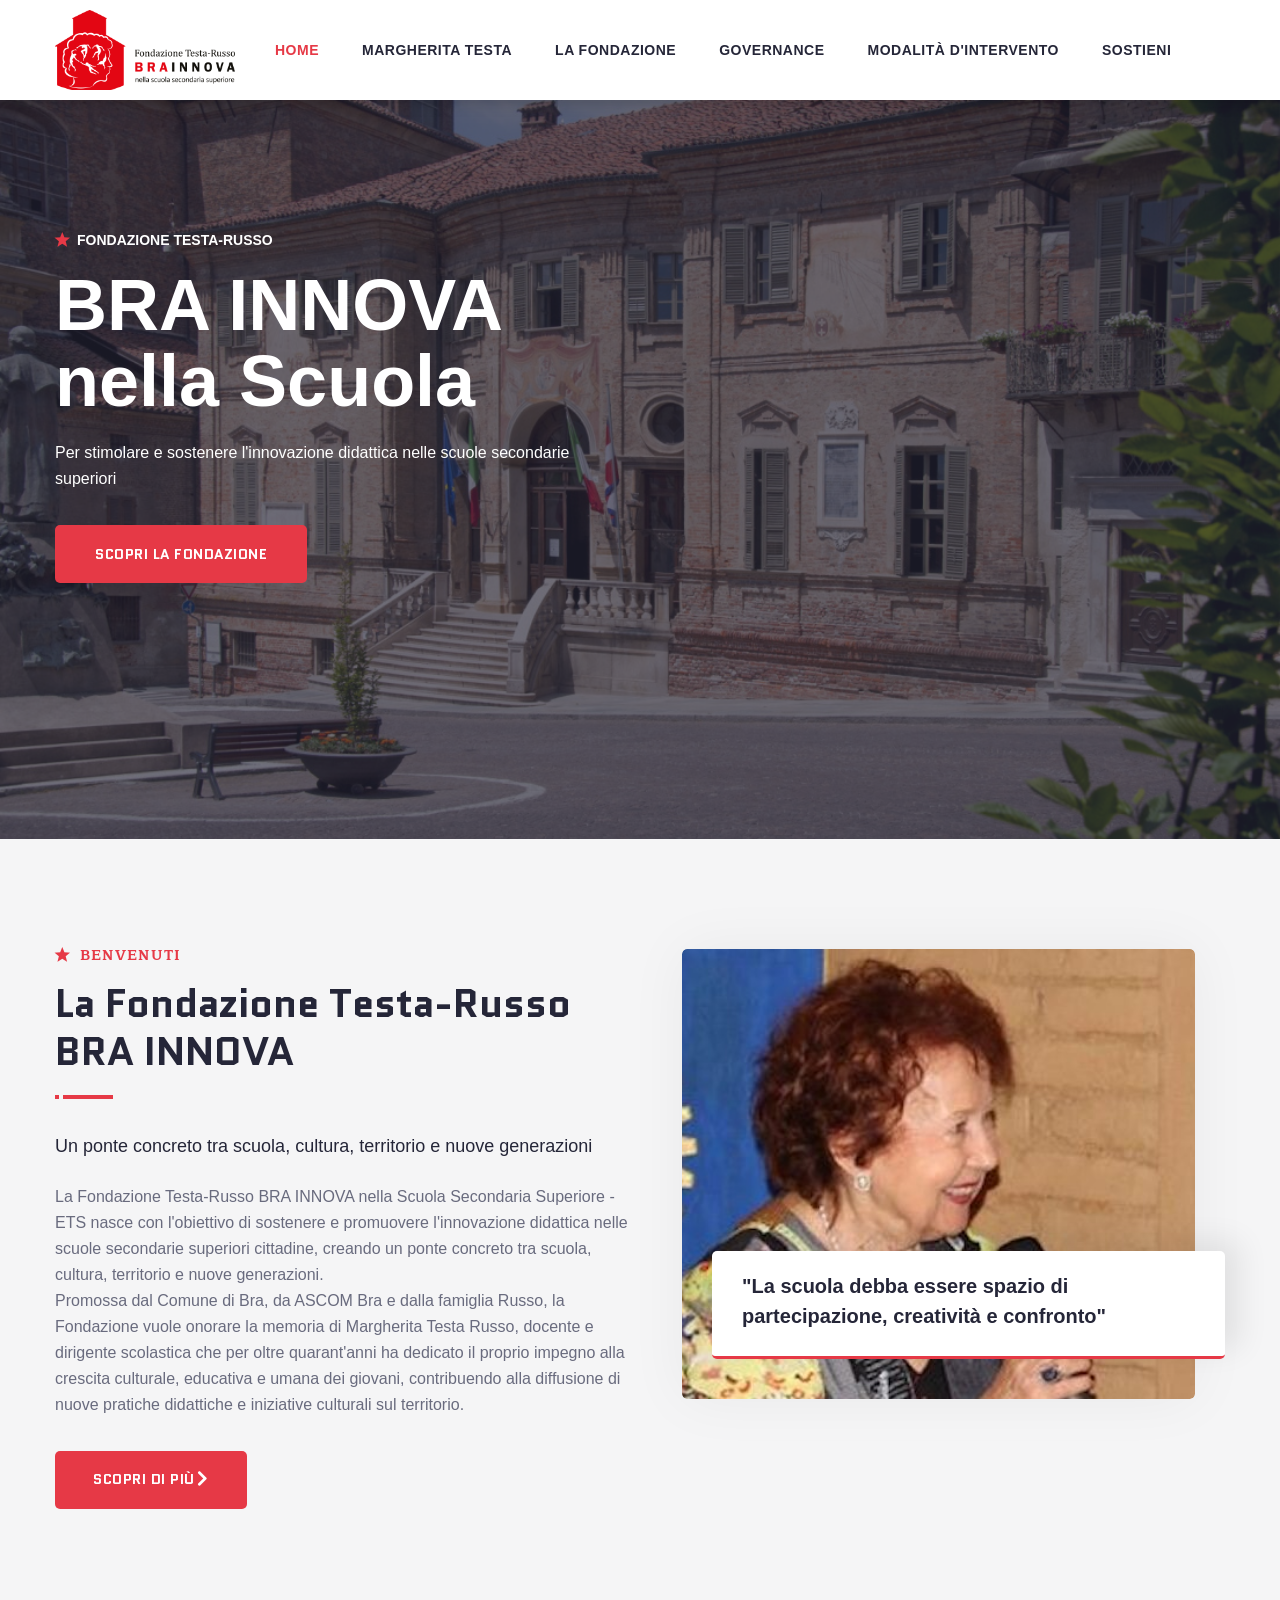
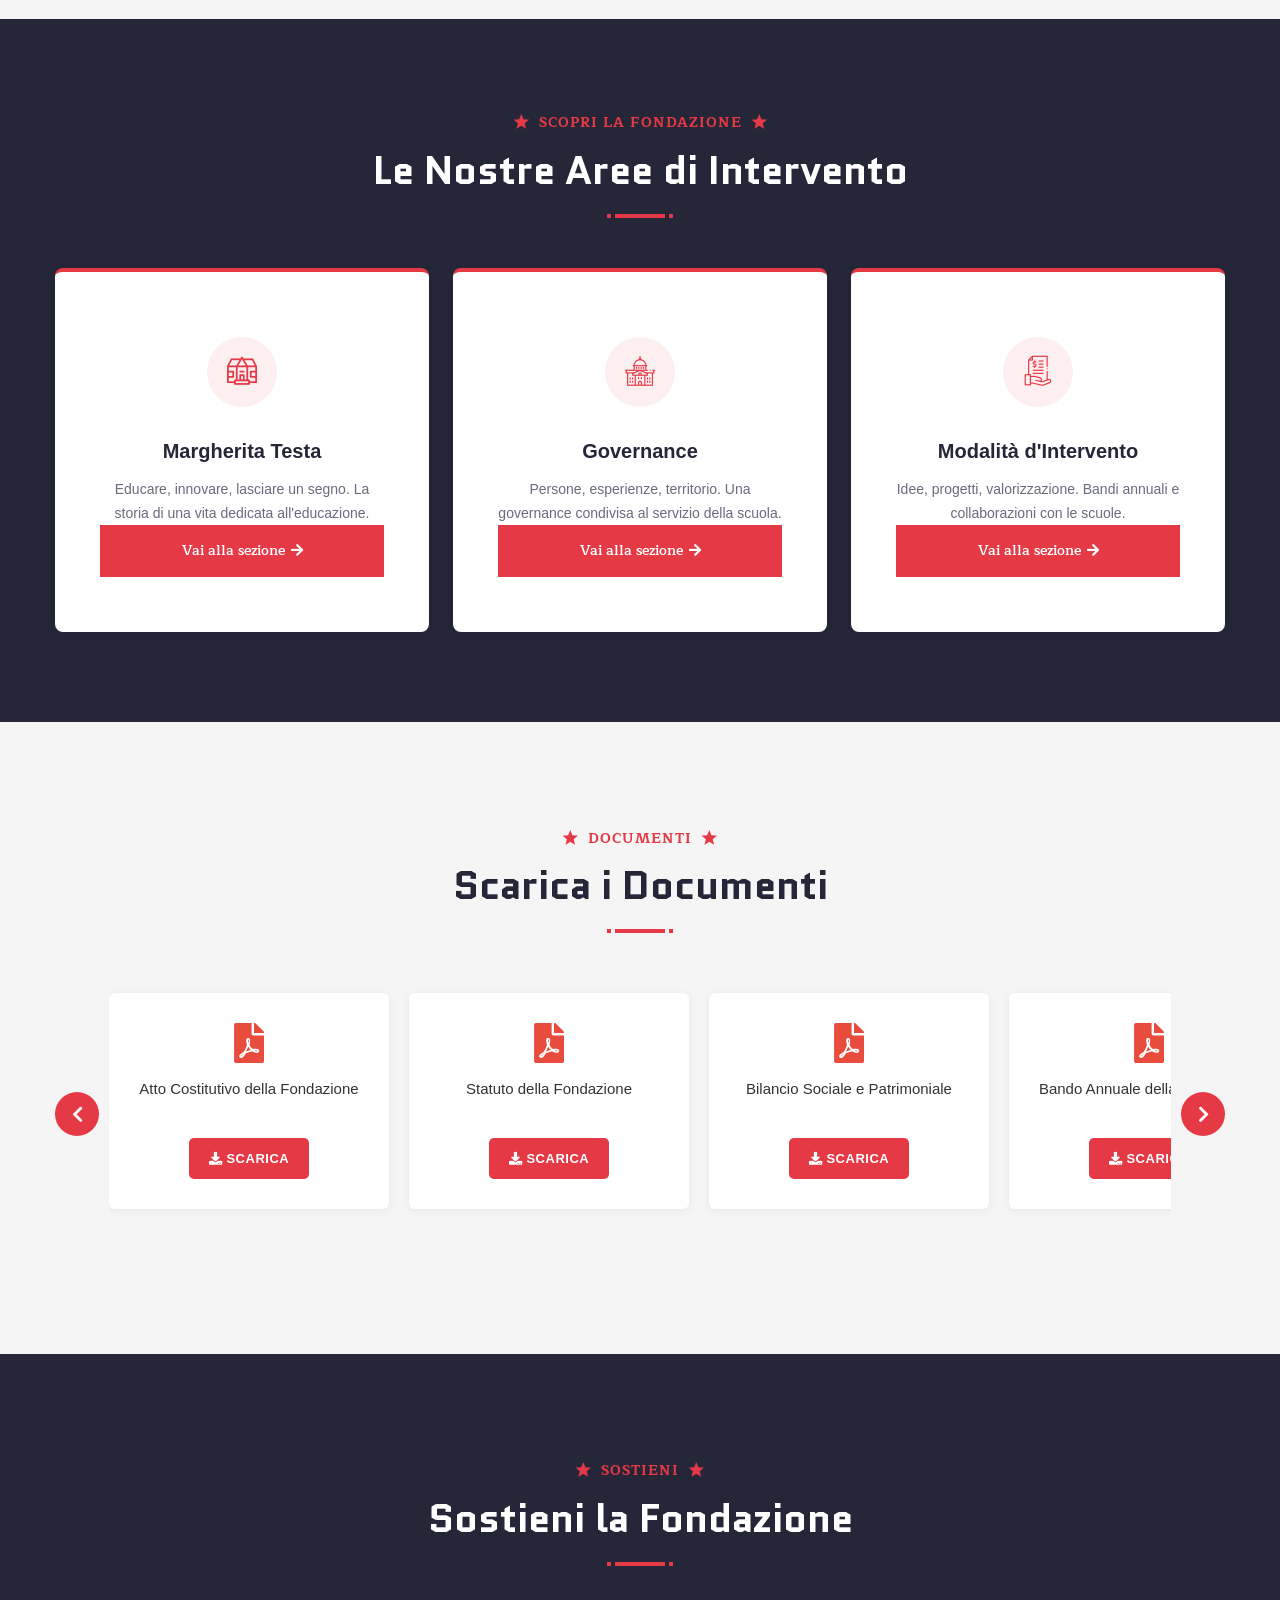
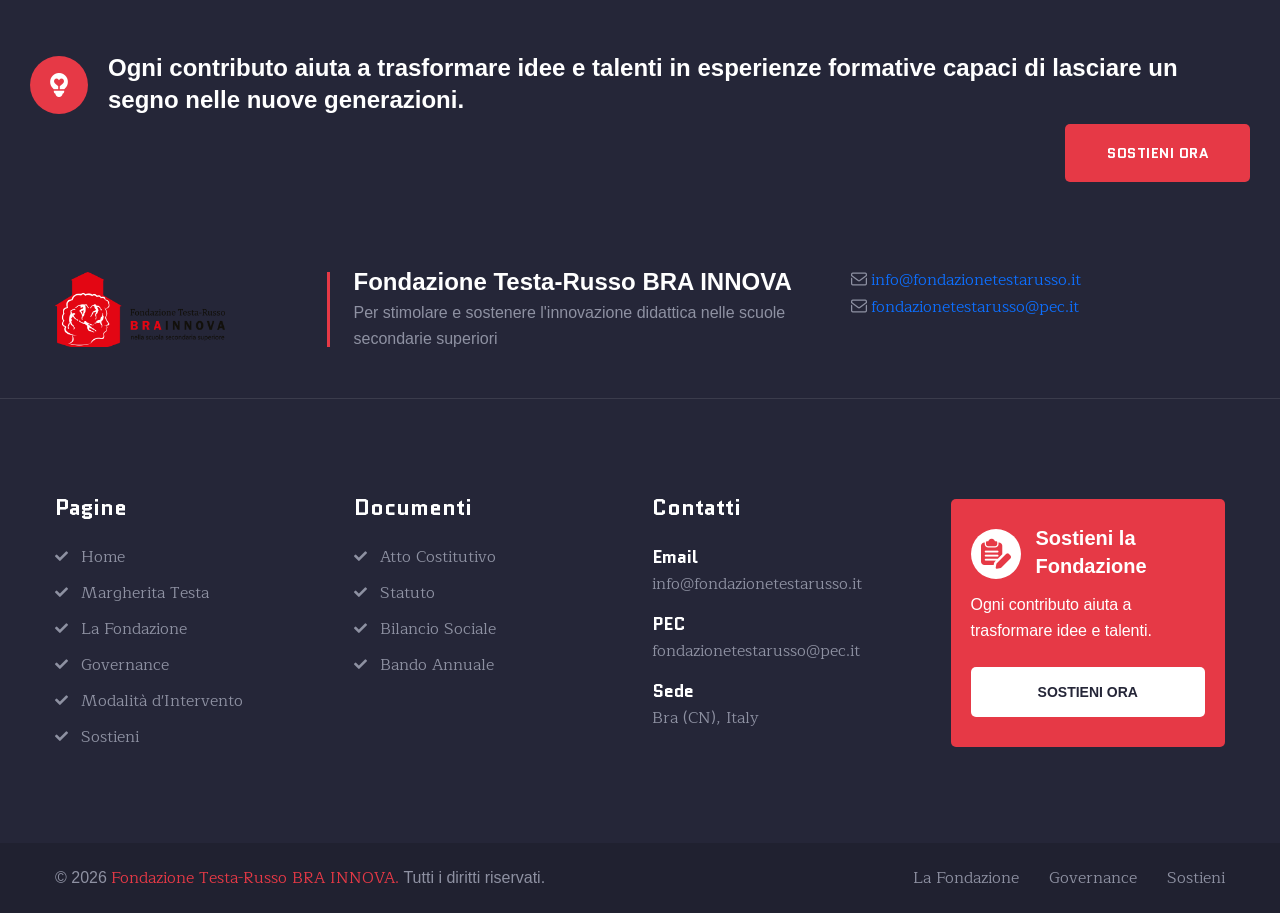
==== commit 4b895d7d: "da amndare a eleena" ====
--- a/index.html
+++ b/index.html
@@ -1,504 +1,555 @@
-<!DOCTYPE html>
+<!doctype html>
 <html lang="it">
-<head>
-<meta charset="utf-8">
-<meta http-equiv="X-UA-Compatible" content="IE=edge">
-<meta name="viewport" content="width=device-width, initial-scale=1.0, maximum-scale=1.0, user-scalable=0">
-<title>Fondazione Testa-Russo BRA INNOVA</title>
-<meta name="description" content="Fondazione Testa-Russo BRA INNOVA - Per stimolare e sostenere l'innovazione didattica nelle scuole secondarie superiori">
-<link rel="icon" href="assets/img/favicon.ico" type="image/x-icon">
-<link rel="preconnect" href="https://fonts.googleapis.com">
-<link rel="preconnect" href="https://fonts.gstatic.com" crossorigin>
-<link href="https://fonts.googleapis.com/css2?family=Quantico:wght@400;700&family=Maitree:wght@300;400;500;600;700&display=swap" rel="stylesheet">
-<link href="assets/css/font-awesome-all.css" rel="stylesheet">
-<link href="assets/css/flaticon.css" rel="stylesheet">
-<link href="assets/css/bootstrap.min.css" rel="stylesheet">
-<link href="assets/css/animate.css" rel="stylesheet">
-<link href="assets/css/color.css" rel="stylesheet">
-<link href="assets/css/style.css" rel="stylesheet">
-<link href="assets/css/responsive.css" rel="stylesheet">
-</head>
-<body>
-<div class="boxed_wrapper">
-
-<!-- preloader -->
-<div class="loader-wrap">
-<div class="preloader">
-<div id="handle-preloader" class="handle-preloader">
-<div class="animation-preloader">
-<div class="spinner"></div>
-<div class="txt-loading">
-<span data-text-preloader="b" class="letters-loading">b</span>
-<span data-text-preloader="r" class="letters-loading">r</span>
-<span data-text-preloader="a" class="letters-loading">a</span>
-<span data-text-preloader="i" class="letters-loading">i</span>
-<span data-text-preloader="n" class="letters-loading">n</span>
-<span data-text-preloader="n" class="letters-loading">n</span>
-<span data-text-preloader="o" class="letters-loading">o</span>
-<span data-text-preloader="v" class="letters-loading">v</span>
-<span data-text-preloader="a" class="letters-loading">a</span>
-</div>
-</div>
-</div>
-</div>
-</div>
-<!-- preloader end -->
-
-<!-- main header -->
-<header class="main-header style-one">
-<div class="header-top">
-<div class="auto-container">
-<div class="top-inner clearfix">
-<div class="left-column pull-left clearfix">
-<ul class="links-box clearfix">
-<li><a href="index.html"><i class="flaticon-star"></i> Fondazione BRA INNOVA</a></li>
-</ul>
-</div>
-<div class="right-column pull-right clearfix">
-<ul class="info-list clearfix">
-<li><i class="flaticon-mail-inbox-app"></i><a href="mailto:info@fondazionetestarusso.it">info@fondazionetestarusso.it</a></li>
-<li><i class="flaticon-mail-inbox-app"></i><a href="mailto:fondazionetestarusso@pec.it">fondazionetestarusso@pec.it</a></li>
-</ul>
-</div>
-</div>
-</div>
-</div>
-<div class="header-lower">
-<div class="auto-container">
-<div class="outer-box clearfix">
-<div class="logo-box pull-left">
-<figure class="logo"><a href="index.html"><img src="assets/img/logo.png" alt="BRA INNOVA"></a></figure>
-</div>
-<div class="menu-area clearfix pull-right">
-<div class="mobile-nav-toggler">
-<i class="icon-bar"></i>
-<i class="icon-bar"></i>
-<i class="icon-bar"></i>
-</div>
-<nav class="main-menu navbar-expand-md navbar-light">
-<div class="collapse navbar-collapse show clearfix" id="navbarSupportedContent">
-<ul class="navigation clearfix">
-<li class="current"><a href="index.html">Home</a></li>
-<li><a href="margherita-testa.html">Margherita Testa</a></li>
-<li><a href="la-fondazione.html">La Fondazione</a></li>
-<li><a href="governance.html">Governance</a></li>
-<li><a href="modalita-intervento.html">Modalit&agrave; d'Intervento</a></li>
-<li><a href="sostieni.html">Sostieni</a></li>
-</ul>
-</div>
-</nav>
-</div>
-</div>
-</div>
-</div>
-<div class="sticky-header">
-<div class="auto-container">
-<div class="outer-box clearfix">
-<div class="logo-box pull-left">
-<figure class="logo"><a href="index.html"><img src="assets/img/logo.png" alt="BRA INNOVA"></a></figure>
-</div>
-<div class="menu-area clearfix pull-right">
-<nav class="main-menu navbar-expand-md navbar-light">
-<div class="collapse navbar-collapse show clearfix" id="stickyNav">
-<ul class="navigation clearfix">
-<li class="current"><a href="index.html">Home</a></li>
-<li><a href="margherita-testa.html">Margherita Testa</a></li>
-<li><a href="la-fondazione.html">La Fondazione</a></li>
-<li><a href="governance.html">Governance</a></li>
-<li><a href="modalita-intervento.html">Modalit&agrave; d'Intervento</a></li>
-<li><a href="sostieni.html">Sostieni</a></li>
-</ul>
-</div>
-</nav>
-</div>
-</div>
-</div>
-</div>
-</header>
-<!-- main-header end -->
-
-<!-- Mobile Menu -->
-<div class="mobile-menu">
-<div class="menu-backdrop"></div>
-<div class="close-btn"><i class="fas fa-times"></i></div>
-<nav class="menu-box">
-<div class="nav-logo"><a href="index.html"><img src="assets/img/logo-2.png" alt="BRA INNOVA"></a></div>
-<div class="menu-outer"></div>
-<div class="contact-info">
-<h4>Contatti</h4>
-<ul>
-<li>Bra (CN), Italy</li>
-<li><a href="mailto:info@fondazionetestarusso.it">info@fondazionetestarusso.it</a></li>
-</ul>
-</div>
-</nav>
-</div>
-
-<!-- banner-section -->
-<section class="banner-section style-one">
-<div id="heroCarousel" class="carousel slide banner-carousel" data-bs-ride="carousel" data-bs-interval="6000">
-<div class="carousel-inner">
-<div class="carousel-item active">
-<div class="image-layer" style="background-image:url(assets/img/banner-1.jpg)"></div>
-<div class="auto-container">
-<div class="content-box">
-<h6><i class="flaticon-star"></i>Fondazione Testa-Russo</h6>
-<h1>BRA INNOVA nella Scuola</h1>
-<p>Per stimolare e sostenere l'innovazione didattica nelle scuole secondarie superiori</p>
-<div class="btn-box">
-<a href="la-fondazione.html" class="theme-btn">Scopri la Fondazione</a>
-</div>
-</div>
-</div>
-</div>
-<div class="carousel-item">
-<div class="image-layer" style="background-image:url(assets/img/banner-2.jpg)"></div>
-<div class="auto-container">
-<div class="content-box">
-<h6><i class="flaticon-star"></i>Innovazione Didattica</h6>
-<h1>Educare, Innovare, Lasciare un Segno</h1>
-<p>Un ponte concreto tra scuola, cultura, territorio e nuove generazioni</p>
-<div class="btn-box">
-<a href="margherita-testa.html" class="theme-btn">Scopri Margherita Testa</a>
-</div>
-</div>
-</div>
-</div>
-<div class="carousel-item">
-<div class="image-layer" style="background-image:url(assets/img/banner-3.jpg)"></div>
-<div class="auto-container">
-<div class="content-box">
-<h6><i class="flaticon-star"></i>Sostieni la Fondazione</h6>
-<h1>Ogni Contributo Conta</h1>
-<p>Trasformare idee e talenti in esperienze formative capaci di lasciare un segno</p>
-<div class="btn-box">
-<a href="sostieni.html" class="theme-btn">Sostieni Ora</a>
-</div>
-</div>
-</div>
-</div>
-</div>
-<button class="carousel-control-prev" type="button" data-bs-target="#heroCarousel" data-bs-slide="prev">
-<span class="carousel-control-prev-icon"></span>
-</button>
-<button class="carousel-control-next" type="button" data-bs-target="#heroCarousel" data-bs-slide="next">
-<span class="carousel-control-next-icon"></span>
-</button>
-</div>
-</section>
-<!-- banner-section end -->
-
-<!-- about-section -->
-<section class="about-section sec-pad bg-color-1">
-<div class="auto-container">
-<div class="row clearfix">
-<div class="col-lg-6 col-md-12 col-sm-12 content-column">
-<div class="content_block_1">
-<div class="content-box">
-<div class="sec-title">
-<h6><i class="flaticon-star"></i><span>Benvenuti</span></h6>
-<h2>La Fondazione Testa-Russo BRA INNOVA</h2>
-<div class="title-shape"></div>
-</div>
-<div class="text">
-<h5>Un ponte concreto tra scuola, cultura, territorio e nuove generazioni</h5>
-<p>La Fondazione Testa-Russo BRA INNOVA nella Scuola Secondaria Superiore - ETS nasce con l'obiettivo di sostenere e promuovere l'innovazione didattica nelle scuole secondarie superiori cittadine, creando un ponte concreto tra scuola, cultura, territorio e nuove generazioni.</p>
-<p>Promossa dal Comune di Bra, da ASCOM Bra e dalla famiglia Russo, la Fondazione vuole onorare la memoria di Margherita Testa Russo, docente e dirigente scolastica che per oltre quarant'anni ha dedicato il proprio impegno alla crescita culturale, educativa e umana dei giovani, contribuendo alla diffusione di nuove pratiche didattiche e iniziative culturali sul territorio.</p>
-</div>
-<div class="btn-box">
-<a href="la-fondazione.html" class="theme-btn">Scopri di Pi&ugrave;<i class="flaticon-right-arrow"></i></a>
-</div>
-</div>
-</div>
-</div>
-<div class="col-lg-6 col-md-12 col-sm-12 image-column">
-<div class="image_block_1">
-<div class="image-box">
-<figure class="image"><img src="assets/img/about-1.jpg" alt="Fondazione BRA INNOVA"></figure>
-<div class="text">
-<h4>"La scuola debba essere spazio di partecipazione, creativit&agrave; e confronto"</h4>
-</div>
-</div>
-</div>
-</div>
-</div>
-</div>
-</section>
-<!-- about-section end -->
-
-<!-- explore-section -->
-<section class="explore-section centred bg-color-2">
-<figure class="vector-image"><img src="assets/img/vector-1.png" alt=""></figure>
-<div class="pattern-layer" style="background-image: url(assets/img/shape-1.png);"></div>
-<div class="auto-container">
-<div class="sec-title centred light">
-<h6><i class="flaticon-star"></i><span>Scopri la Fondazione</span><i class="flaticon-star"></i></h6>
-<h2>Le Nostre Aree di Intervento</h2>
-<div class="title-shape"></div>
-</div>
-<div class="row clearfix">
-<div class="col-lg-4 col-md-6 col-sm-12 explore-block">
-<div class="explore-block-one">
-<div class="inner-box">
-<div class="content-box">
-<div class="text">
-<div class="icon-box"><i class="flaticon-scroll"></i></div>
-<h4>Margherita Testa</h4>
-</div>
-<div class="overlay-content">
-<h4>Margherita<br/>Testa</h4>
-<p>Educare, innovare, lasciare un segno. La storia di una vita dedicata all'educazione.</p>
-<ul class="link-box clearfix">
-<li><a href="margherita-testa.html"><i class="flaticon-dog"></i><span>Scopri</span></a></li>
-</ul>
-</div>
-</div>
-</div>
-</div>
-</div>
-<div class="col-lg-4 col-md-6 col-sm-12 explore-block">
-<div class="explore-block-one">
-<div class="inner-box">
-<div class="content-box">
-<div class="text">
-<div class="icon-box"><i class="flaticon-goverment"></i></div>
-<h4>Governance</h4>
-</div>
-<div class="overlay-content">
-<h4>Governance</h4>
-<p>Persone, esperienze, territorio. Una governance condivisa al servizio della scuola.</p>
-<ul class="link-box clearfix">
-<li><a href="governance.html"><i class="flaticon-dog"></i><span>Scopri</span></a></li>
-</ul>
-</div>
-</div>
-</div>
-</div>
-</div>
-<div class="col-lg-4 col-md-6 col-sm-12 explore-block">
-<div class="explore-block-one">
-<div class="inner-box">
-<div class="content-box">
-<div class="text">
-<div class="icon-box"><i class="flaticon-budget"></i></div>
-<h4>Modalit&agrave; d'Intervento</h4>
-</div>
-<div class="overlay-content">
-<h4>Modalit&agrave;<br/>d'Intervento</h4>
-<p>Idee, progetti, valorizzazione. Bandi annuali e collaborazioni con le scuole.</p>
-<ul class="link-box clearfix">
-<li><a href="modalita-intervento.html"><i class="flaticon-dog"></i><span>Scopri</span></a></li>
-</ul>
-</div>
-</div>
-</div>
-</div>
-</div>
-</div>
-</div>
-</section>
-<!-- explore-section end -->
-
-<!-- download-section -->
-<section class="sec-pad bg-color-1">
-<div class="auto-container">
-<div class="sec-title centred">
-<h6><i class="flaticon-star"></i><span>Documenti</span><i class="flaticon-star"></i></h6>
-<h2>Scarica i Documenti</h2>
-<div class="title-shape"></div>
-</div>
-<div class="row clearfix justify-content-center">
-<div class="col-lg-4 col-md-6 col-sm-12">
-<div class="download-card">
-<div class="icon-box"><i class="fas fa-file-pdf"></i></div>
-<h4>Atto Costitutivo della Fondazione</h4>
-<a href="#" class="theme-btn"><i class="fas fa-download"></i> Scarica</a>
-</div>
-</div>
-<div class="col-lg-4 col-md-6 col-sm-12">
-<div class="download-card">
-<div class="icon-box"><i class="fas fa-file-pdf"></i></div>
-<h4>Statuto della Fondazione</h4>
-<a href="#" class="theme-btn"><i class="fas fa-download"></i> Scarica</a>
-</div>
-</div>
-<div class="col-lg-4 col-md-6 col-sm-12">
-<div class="download-card">
-<div class="icon-box"><i class="fas fa-file-pdf"></i></div>
-<h4>Bilancio Sociale e Patrimoniale</h4>
-<a href="#" class="theme-btn"><i class="fas fa-download"></i> Scarica</a>
-</div>
-</div>
-<div class="col-lg-4 col-md-6 col-sm-12">
-<div class="download-card">
-<div class="icon-box"><i class="fas fa-file-pdf"></i></div>
-<h4>Bando Annuale della Fondazione</h4>
-<a href="#" class="theme-btn"><i class="fas fa-download"></i> Scarica</a>
-</div>
-</div>
-<div class="col-lg-4 col-md-6 col-sm-12">
-<div class="download-card">
-<div class="icon-box"><i class="fas fa-file-pdf"></i></div>
-<h4>Scheda di Presentazione Progetto &mdash; Ex Ante</h4>
-<a href="#" class="theme-btn"><i class="fas fa-download"></i> Scarica</a>
-</div>
-</div>
-<div class="col-lg-4 col-md-6 col-sm-12">
-<div class="download-card">
-<div class="icon-box"><i class="fas fa-file-pdf"></i></div>
-<h4>Scheda di Rendicontazione Progetto &mdash; Ex Post</h4>
-<a href="#" class="theme-btn"><i class="fas fa-download"></i> Scarica</a>
-</div>
-</div>
-<div class="col-lg-4 col-md-6 col-sm-12">
-<div class="download-card">
-<div class="icon-box"><i class="fas fa-file-pdf"></i></div>
-<h4>Documentazione Informativa</h4>
-<a href="#" class="theme-btn"><i class="fas fa-download"></i> Scarica</a>
-</div>
-</div>
-</div>
-</div>
-</section>
-<!-- download-section end -->
-
-<!-- support CTA -->
-<section class="solutions-section alternat-2">
-<div class="auto-container">
-<div class="sec-title centred light">
-<h6><i class="flaticon-star"></i><span>Sostieni</span><i class="flaticon-star"></i></h6>
-<h2>Sostieni la Fondazione</h2>
-<div class="title-shape"></div>
-</div>
-</div>
-<div class="inner-container mr-0">
-<div class="lower-box clearfix">
-<div class="bg-layer" style="background-image: url(assets/img/bg-2.jpg);"></div>
-<div class="text pull-left">
-<div class="icon-box"><i class="flaticon-idea"></i></div>
-<h3>Ogni contributo aiuta a trasformare idee e talenti in esperienze formative capaci di lasciare un segno nelle nuove generazioni.</h3>
-</div>
-<div class="btn-box pull-right">
-<a href="sostieni.html" class="theme-btn">Sostieni Ora</a>
-</div>
-</div>
-</div>
-</section>
-<!-- support CTA end -->
-
-<!-- main-footer -->
-<footer class="main-footer">
-<div class="footer-top pt-50">
-<div class="auto-container">
-<div class="top-inner">
-<div class="row clearfix">
-<div class="col-lg-3 col-md-6 col-sm-12 logo-column">
-<figure class="footer-logo"><a href="index.html"><img src="assets/img/footer-logo.png" alt="BRA INNOVA"></a></figure>
-</div>
-<div class="col-lg-5 col-md-6 col-sm-12 text-column">
-<div class="text">
-<h3>Fondazione Testa-Russo BRA INNOVA</h3>
-<p>Per stimolare e sostenere l'innovazione didattica nelle scuole secondarie superiori</p>
-</div>
-</div>
-<div class="col-lg-4 col-md-12 col-sm-12 form-column">
-<div class="text">
-<p><i class="flaticon-mail-inbox-app"></i> <a href="mailto:info@fondazionetestarusso.it">info@fondazionetestarusso.it</a></p>
-<p><i class="flaticon-mail-inbox-app"></i> <a href="mailto:fondazionetestarusso@pec.it">fondazionetestarusso@pec.it</a></p>
-</div>
-</div>
-</div>
-</div>
-</div>
-</div>
-<div class="widget-section">
-<div class="auto-container">
-<div class="row clearfix">
-<div class="col-lg-3 col-md-6 col-sm-12 footer-column">
-<div class="footer-widget links-widget">
-<div class="widget-title"><h3>Pagine</h3></div>
-<div class="widget-content">
-<ul class="links-list clearfix">
-<li><a href="index.html">Home</a></li>
-<li><a href="margherita-testa.html">Margherita Testa</a></li>
-<li><a href="la-fondazione.html">La Fondazione</a></li>
-<li><a href="governance.html">Governance</a></li>
-<li><a href="modalita-intervento.html">Modalit&agrave; d'Intervento</a></li>
-<li><a href="sostieni.html">Sostieni</a></li>
-</ul>
-</div>
-</div>
-</div>
-<div class="col-lg-3 col-md-6 col-sm-12 footer-column">
-<div class="footer-widget links-widget">
-<div class="widget-title"><h3>Documenti</h3></div>
-<div class="widget-content">
-<ul class="links-list clearfix">
-<li><a href="#">Atto Costitutivo</a></li>
-<li><a href="#">Statuto</a></li>
-<li><a href="#">Bilancio Sociale</a></li>
-<li><a href="#">Bando Annuale</a></li>
-</ul>
-</div>
-</div>
-</div>
-<div class="col-lg-3 col-md-6 col-sm-12 footer-column">
-<div class="footer-widget contact-widget">
-<div class="widget-title"><h3>Contatti</h3></div>
-<div class="widget-content">
-<ul class="info clearfix">
-<li>
-<h5>Email</h5>
-<p><a href="mailto:info@fondazionetestarusso.it">info@fondazionetestarusso.it</a></p>
-</li>
-<li>
-<h5>PEC</h5>
-<p><a href="mailto:fondazionetestarusso@pec.it">fondazionetestarusso@pec.it</a></p>
-</li>
-<li>
-<h5>Sede</h5>
-<p>Bra (CN), Italy</p>
-</li>
-</ul>
-</div>
-</div>
-</div>
-<div class="col-lg-3 col-md-6 col-sm-12 footer-column">
-<div class="footer-widget register-widget">
-<div class="inner-box">
-<div class="upper">
-<div class="icon-box"><i class="flaticon-edit"></i></div>
-<h4>Sostieni la Fondazione</h4>
-</div>
-<p>Ogni contributo aiuta a trasformare idee e talenti.</p>
-<a href="sostieni.html">Sostieni Ora</a>
-</div>
-</div>
-</div>
-</div>
-</div>
-</div>
-<div class="footer-bottom">
-<div class="auto-container">
-<div class="bottom-inner clearfix">
-<div class="copyright pull-left">
-<p>&copy; 2026 <a href="index.html">Fondazione Testa-Russo BRA INNOVA.</a> Tutti i diritti riservati.</p>
-</div>
-<ul class="footer-nav clearfix pull-right">
-<li><a href="la-fondazione.html">La Fondazione</a></li>
-<li><a href="governance.html">Governance</a></li>
-<li><a href="sostieni.html">Sostieni</a></li>
-</ul>
-</div>
-</div>
-</div>
-</footer>
-<!-- main-footer end -->
-
-<button class="scroll-top scroll-to-target" data-target="html"><span class="fas fa-angle-up"></span></button>
-</div>
-
-<script src="assets/js/bootstrap.bundle.min.js"></script>
-<script src="assets/js/main.js"></script>
-</body>
+  <head>
+    <meta charset="utf-8" />
+    <meta http-equiv="X-UA-Compatible" content="IE=edge" />
+    <meta
+      name="viewport"
+      content="width=device-width, initial-scale=1.0, maximum-scale=1.0, user-scalable=0"
+    />
+    <title>Fondazione Testa-Russo BRA INNOVA</title>
+    <meta
+      name="description"
+      content="Fondazione Testa-Russo BRA INNOVA - Per stimolare e sostenere l'innovazione didattica nelle scuole secondarie superiori"
+    />
+    <link rel="icon" href="assets/img/favicon.ico" type="image/x-icon" />
+    <link rel="preconnect" href="https://fonts.googleapis.com" />
+    <link rel="preconnect" href="https://fonts.gstatic.com" crossorigin />
+    <link
+      href="https://fonts.googleapis.com/css2?family=Quantico:wght@400;700&family=Maitree:wght@300;400;500;600;700&display=swap"
+      rel="stylesheet"
+    />
+    <link href="assets/css/font-awesome-all.css" rel="stylesheet" />
+    <link href="assets/css/flaticon.css" rel="stylesheet" />
+    <link href="assets/css/bootstrap.min.css" rel="stylesheet" />
+    <link href="assets/css/animate.css" rel="stylesheet" />
+    <link href="assets/css/color.css" rel="stylesheet" />
+    <link href="assets/css/style.css" rel="stylesheet" />
+    <link href="assets/css/responsive.css" rel="stylesheet" />
+  </head>
+  <body>
+    <div class="boxed_wrapper">
+      <!-- main header -->
+      <header class="main-header style-one">
+        <div class="header-lower">
+          <div class="auto-container">
+            <div class="outer-box clearfix">
+              <div class="logo-box pull-left">
+                <figure class="logo">
+                  <a href="index.html"
+                    ><img src="assets/img/logo.png" alt="BRA INNOVA"
+                  /></a>
+                </figure>
+              </div>
+              <div class="menu-area clearfix pull-right">
+                <div class="mobile-nav-toggler">
+                  <i class="icon-bar"></i>
+                  <i class="icon-bar"></i>
+                  <i class="icon-bar"></i>
+                </div>
+                <nav class="main-menu navbar-expand-md navbar-light">
+                  <div
+                    class="collapse navbar-collapse show clearfix"
+                    id="navbarSupportedContent"
+                  >
+                    <ul class="navigation clearfix">
+                      <li class="current"><a href="index.html">Home</a></li>
+                      <li>
+                        <a href="margherita-testa.html">Margherita Testa</a>
+                      </li>
+                      <li><a href="la-fondazione.html">La Fondazione</a></li>
+                      <li><a href="governance.html">Governance</a></li>
+                      <li>
+                        <a href="modalita-intervento.html"
+                          >Modalit&agrave; d'Intervento</a
+                        >
+                      </li>
+                      <li><a href="sostieni.html">Sostieni</a></li>
+                    </ul>
+                  </div>
+                </nav>
+              </div>
+            </div>
+          </div>
+        </div>
+      </header>
+      <!-- main-header end -->
+
+      <!-- Mobile Menu -->
+      <div class="mobile-menu">
+        <div class="menu-backdrop"></div>
+        <div class="close-btn"><i class="fas fa-times"></i></div>
+        <nav class="menu-box">
+          <div class="nav-logo">
+            <a href="index.html"
+              ><img src="assets/img/logo-2.png" alt="BRA INNOVA"
+            /></a>
+          </div>
+          <div class="menu-outer"></div>
+          <div class="contact-info">
+            <h4>Contatti</h4>
+            <ul>
+              <li>Bra (CN), Italy</li>
+              <li>
+                <a href="mailto:info@fondazionetestarusso.it"
+                  >info@fondazionetestarusso.it</a
+                >
+              </li>
+            </ul>
+          </div>
+        </nav>
+      </div>
+
+      <!-- banner-section -->
+      <section class="banner-section style-one">
+        <div class="banner-carousel">
+          <div
+            class="image-layer"
+            style="background-image: url(./assets/img/municipio-bra.jpg)"
+          ></div>
+          <div class="auto-container">
+            <div class="content-box">
+              <h6><i class="flaticon-star"></i>Fondazione Testa-Russo</h6>
+              <h1>BRA INNOVA nella Scuola</h1>
+              <p>
+                Per stimolare e sostenere l'innovazione didattica nelle scuole
+                secondarie superiori
+              </p>
+              <div class="btn-box">
+                <a href="la-fondazione.html" class="theme-btn"
+                  >Scopri la Fondazione</a
+                >
+              </div>
+            </div>
+          </div>
+        </div>
+      </section>
+      <!-- banner-section end -->
+
+      <!-- about-section -->
+      <section class="about-section sec-pad bg-color-1">
+        <div class="auto-container">
+          <div class="row clearfix">
+            <div class="col-lg-6 col-md-12 col-sm-12 content-column">
+              <div class="content_block_1">
+                <div class="content-box">
+                  <div class="sec-title">
+                    <h6><i class="flaticon-star"></i><span>Benvenuti</span></h6>
+                    <h2>La Fondazione Testa-Russo BRA INNOVA</h2>
+                    <div class="title-shape"></div>
+                  </div>
+                  <div class="text">
+                    <h5>
+                      Un ponte concreto tra scuola, cultura, territorio e nuove
+                      generazioni
+                    </h5>
+                    <p>
+                      La Fondazione Testa-Russo BRA INNOVA nella Scuola
+                      Secondaria Superiore - ETS nasce con l'obiettivo di
+                      sostenere e promuovere l'innovazione didattica nelle
+                      scuole secondarie superiori cittadine, creando un ponte
+                      concreto tra scuola, cultura, territorio e nuove
+                      generazioni.
+                    </p>
+                    <p>
+                      Promossa dal Comune di Bra, da ASCOM Bra e dalla famiglia
+                      Russo, la Fondazione vuole onorare la memoria di
+                      Margherita Testa Russo, docente e dirigente scolastica che
+                      per oltre quarant'anni ha dedicato il proprio impegno alla
+                      crescita culturale, educativa e umana dei giovani,
+                      contribuendo alla diffusione di nuove pratiche didattiche
+                      e iniziative culturali sul territorio.
+                    </p>
+                  </div>
+                  <div class="btn-box">
+                    <a href="la-fondazione.html" class="theme-btn"
+                      >Scopri di Pi&ugrave;<i class="flaticon-right-arrow"></i
+                    ></a>
+                  </div>
+                </div>
+              </div>
+            </div>
+            <div class="col-lg-6 col-md-12 col-sm-12 image-column">
+              <div class="image_block_1">
+                <div class="image-box">
+                  <figure class="image">
+                    <img
+                      src="./assets/img/Margherita testa quote.jpg"
+                      alt="Fondazione BRA INNOVA"
+                    />
+                  </figure>
+                  <div class="text">
+                    <h4>
+                      "La scuola debba essere spazio di partecipazione,
+                      creativit&agrave; e confronto"
+                    </h4>
+                  </div>
+                </div>
+              </div>
+            </div>
+          </div>
+        </div>
+      </section>
+      <!-- about-section end -->
+
+      <!-- explore-section -->
+      <section class="explore-section centred bg-color-2">
+        <figure class="vector-image">
+          <img src="assets/img/vector-1.png" alt="" />
+        </figure>
+        <div
+          class="pattern-layer"
+          style="background-image: url(assets/img/shape-1.png)"
+        ></div>
+        <div class="auto-container">
+          <div class="sec-title centred light">
+            <h6>
+              <i class="flaticon-star"></i><span>Scopri la Fondazione</span
+              ><i class="flaticon-star"></i>
+            </h6>
+            <h2>Le Nostre Aree di Intervento</h2>
+            <div class="title-shape"></div>
+          </div>
+          <div class="row clearfix">
+            <div class="col-lg-4 col-md-6 col-sm-12 explore-block">
+              <div class="explore-block-one">
+                <div class="inner-box">
+                  <div class="content-box">
+                    <div class="text">
+                      <div class="icon-box">
+                        <i class="flaticon-school"></i>
+                      </div>
+                      <h4>Margherita Testa</h4>
+                      <p>
+                        Educare, innovare, lasciare un segno. La storia di una
+                        vita dedicata all'educazione.
+                      </p>
+                    </div>
+                    <div class="overlay-content">
+                      <ul class="link-box clearfix">
+                        <li>
+                          <a href="margherita-testa.html"
+                            >Vai alla sezione<i class="fas fa-arrow-right"></i
+                          ></a>
+                        </li>
+                      </ul>
+                    </div>
+                  </div>
+                </div>
+              </div>
+            </div>
+            <div class="col-lg-4 col-md-6 col-sm-12 explore-block">
+              <div class="explore-block-one">
+                <div class="inner-box">
+                  <div class="content-box">
+                    <div class="text">
+                      <div class="icon-box">
+                        <i class="flaticon-goverment"></i>
+                      </div>
+                      <h4>Governance</h4>
+                      <p>
+                        Persone, esperienze, territorio. Una governance
+                        condivisa al servizio della scuola.
+                      </p>
+                    </div>
+                    <div class="overlay-content">
+                      <ul class="link-box clearfix">
+                        <li>
+                          <a href="governance.html"
+                            >Vai alla sezione<i class="fas fa-arrow-right"></i
+                          ></a>
+                        </li>
+                      </ul>
+                    </div>
+                  </div>
+                </div>
+              </div>
+            </div>
+            <div class="col-lg-4 col-md-6 col-sm-12 explore-block">
+              <div class="explore-block-one">
+                <div class="inner-box">
+                  <div class="content-box">
+                    <div class="text">
+                      <div class="icon-box">
+                        <i class="flaticon-budget"></i>
+                      </div>
+                      <h4>Modalit&agrave; d'Intervento</h4>
+                      <p>
+                        Idee, progetti, valorizzazione. Bandi annuali e
+                        collaborazioni con le scuole.
+                      </p>
+                    </div>
+                    <div class="overlay-content">
+                      <ul class="link-box clearfix">
+                        <li>
+                          <a href="modalita-intervento.html"
+                            >Vai alla sezione<i class="fas fa-arrow-right"></i
+                          ></a>
+                        </li>
+                      </ul>
+                    </div>
+                  </div>
+                </div>
+              </div>
+            </div>
+          </div>
+        </div>
+      </section>
+      <!-- explore-section end -->
+
+      <!-- download-section -->
+      <section class="sec-pad bg-color-1">
+        <div class="auto-container">
+          <div class="sec-title centred">
+            <h6>
+              <i class="flaticon-star"></i><span>Documenti</span
+              ><i class="flaticon-star"></i>
+            </h6>
+            <h2>Scarica i Documenti</h2>
+            <div class="title-shape"></div>
+          </div>
+          <div class="download-carousel-wrap">
+            <button class="download-arrow prev"><i class="fas fa-chevron-left"></i></button>
+            <div class="download-track">
+              <div class="download-card">
+                <div class="icon-box"><i class="fas fa-file-pdf"></i></div>
+                <h4>Atto Costitutivo della Fondazione</h4>
+                <a href="#" class="theme-btn"
+                  ><i class="fas fa-download"></i> Scarica</a
+                >
+              </div>
+              <div class="download-card">
+                <div class="icon-box"><i class="fas fa-file-pdf"></i></div>
+                <h4>Statuto della Fondazione</h4>
+                <a href="#" class="theme-btn"
+                  ><i class="fas fa-download"></i> Scarica</a
+                >
+              </div>
+              <div class="download-card">
+                <div class="icon-box"><i class="fas fa-file-pdf"></i></div>
+                <h4>Bilancio Sociale e Patrimoniale</h4>
+                <a href="#" class="theme-btn"
+                  ><i class="fas fa-download"></i> Scarica</a
+                >
+              </div>
+              <div class="download-card">
+                <div class="icon-box"><i class="fas fa-file-pdf"></i></div>
+                <h4>Bando Annuale della Fondazione</h4>
+                <a href="#" class="theme-btn"
+                  ><i class="fas fa-download"></i> Scarica</a
+                >
+              </div>
+              <div class="download-card">
+                <div class="icon-box"><i class="fas fa-file-pdf"></i></div>
+                <h4>Scheda di Presentazione Progetto &mdash; Ex Ante</h4>
+                <a href="#" class="theme-btn"
+                  ><i class="fas fa-download"></i> Scarica</a
+                >
+              </div>
+              <div class="download-card">
+                <div class="icon-box"><i class="fas fa-file-pdf"></i></div>
+                <h4>Scheda di Rendicontazione Progetto &mdash; Ex Post</h4>
+                <a href="#" class="theme-btn"
+                  ><i class="fas fa-download"></i> Scarica</a
+                >
+              </div>
+              <div class="download-card">
+                <div class="icon-box"><i class="fas fa-file-pdf"></i></div>
+                <h4>Documentazione Informativa</h4>
+                <a href="#" class="theme-btn"
+                  ><i class="fas fa-download"></i> Scarica</a
+                >
+              </div>
+            </div>
+            <button class="download-arrow next"><i class="fas fa-chevron-right"></i></button>
+          </div>
+        </div>
+      </section>
+      <!-- download-section end -->
+
+      <!-- support CTA -->
+      <section class="solutions-section alternat-2">
+        <div class="auto-container">
+          <div class="sec-title centred light">
+            <h6>
+              <i class="flaticon-star"></i><span>Sostieni</span
+              ><i class="flaticon-star"></i>
+            </h6>
+            <h2>Sostieni la Fondazione</h2>
+            <div class="title-shape"></div>
+          </div>
+        </div>
+        <div class="inner-container mr-0">
+          <div class="lower-box clearfix">
+            <div
+              class="bg-layer"
+              style="background-image: url(assets/img/bg-2.jpg)"
+            ></div>
+            <div class="text pull-left">
+              <div class="icon-box"><i class="flaticon-idea"></i></div>
+              <h3>
+                Ogni contributo aiuta a trasformare idee e talenti in esperienze
+                formative capaci di lasciare un segno nelle nuove generazioni.
+              </h3>
+            </div>
+            <div class="btn-box pull-right">
+              <a href="sostieni.html" class="theme-btn">Sostieni Ora</a>
+            </div>
+          </div>
+        </div>
+      </section>
+      <!-- support CTA end -->
+
+      <!-- main-footer -->
+      <footer class="main-footer">
+        <div class="footer-top pt-50">
+          <div class="auto-container">
+            <div class="top-inner">
+              <div class="row clearfix">
+                <div class="col-lg-3 col-md-6 col-sm-12 logo-column">
+                  <figure class="footer-logo">
+                    <a href="index.html"
+                      ><img src="assets/img/footer-logo.png" alt="BRA INNOVA"
+                    /></a>
+                  </figure>
+                </div>
+                <div class="col-lg-5 col-md-6 col-sm-12 text-column">
+                  <div class="text">
+                    <h3>Fondazione Testa-Russo BRA INNOVA</h3>
+                    <p>
+                      Per stimolare e sostenere l'innovazione didattica nelle
+                      scuole secondarie superiori
+                    </p>
+                  </div>
+                </div>
+                <div class="col-lg-4 col-md-12 col-sm-12 form-column">
+                  <div class="text">
+                    <p>
+                      <i class="flaticon-mail-inbox-app"></i>
+                      <a href="mailto:info@fondazionetestarusso.it"
+                        >info@fondazionetestarusso.it</a
+                      >
+                    </p>
+                    <p>
+                      <i class="flaticon-mail-inbox-app"></i>
+                      <a href="mailto:fondazionetestarusso@pec.it"
+                        >fondazionetestarusso@pec.it</a
+                      >
+                    </p>
+                  </div>
+                </div>
+              </div>
+            </div>
+          </div>
+        </div>
+        <div class="widget-section">
+          <div class="auto-container">
+            <div class="row clearfix">
+              <div class="col-lg-3 col-md-6 col-sm-12 footer-column">
+                <div class="footer-widget links-widget">
+                  <div class="widget-title"><h3>Pagine</h3></div>
+                  <div class="widget-content">
+                    <ul class="links-list clearfix">
+                      <li><a href="index.html">Home</a></li>
+                      <li>
+                        <a href="margherita-testa.html">Margherita Testa</a>
+                      </li>
+                      <li><a href="la-fondazione.html">La Fondazione</a></li>
+                      <li><a href="governance.html">Governance</a></li>
+                      <li>
+                        <a href="modalita-intervento.html"
+                          >Modalit&agrave; d'Intervento</a
+                        >
+                      </li>
+                      <li><a href="sostieni.html">Sostieni</a></li>
+                    </ul>
+                  </div>
+                </div>
+              </div>
+              <div class="col-lg-3 col-md-6 col-sm-12 footer-column">
+                <div class="footer-widget links-widget">
+                  <div class="widget-title"><h3>Documenti</h3></div>
+                  <div class="widget-content">
+                    <ul class="links-list clearfix">
+                      <li><a href="#">Atto Costitutivo</a></li>
+                      <li><a href="#">Statuto</a></li>
+                      <li><a href="#">Bilancio Sociale</a></li>
+                      <li><a href="#">Bando Annuale</a></li>
+                    </ul>
+                  </div>
+                </div>
+              </div>
+              <div class="col-lg-3 col-md-6 col-sm-12 footer-column">
+                <div class="footer-widget contact-widget">
+                  <div class="widget-title"><h3>Contatti</h3></div>
+                  <div class="widget-content">
+                    <ul class="info clearfix">
+                      <li>
+                        <h5>Email</h5>
+                        <p>
+                          <a href="mailto:info@fondazionetestarusso.it"
+                            >info@fondazionetestarusso.it</a
+                          >
+                        </p>
+                      </li>
+                      <li>
+                        <h5>PEC</h5>
+                        <p>
+                          <a href="mailto:fondazionetestarusso@pec.it"
+                            >fondazionetestarusso@pec.it</a
+                          >
+                        </p>
+                      </li>
+                      <li>
+                        <h5>Sede</h5>
+                        <p>Bra (CN), Italy</p>
+                      </li>
+                    </ul>
+                  </div>
+                </div>
+              </div>
+              <div class="col-lg-3 col-md-6 col-sm-12 footer-column">
+                <div class="footer-widget register-widget">
+                  <div class="inner-box">
+                    <div class="upper">
+                      <div class="icon-box"><i class="flaticon-edit"></i></div>
+                      <h4>Sostieni la Fondazione</h4>
+                    </div>
+                    <p>Ogni contributo aiuta a trasformare idee e talenti.</p>
+                    <a href="sostieni.html">Sostieni Ora</a>
+                  </div>
+                </div>
+              </div>
+            </div>
+          </div>
+        </div>
+        <div class="footer-bottom">
+          <div class="auto-container">
+            <div class="bottom-inner clearfix">
+              <div class="copyright pull-left">
+                <p>
+                  &copy; 2026
+                  <a href="index.html">Fondazione Testa-Russo BRA INNOVA.</a>
+                  Tutti i diritti riservati.
+                </p>
+              </div>
+              <ul class="footer-nav clearfix pull-right">
+                <li><a href="la-fondazione.html">La Fondazione</a></li>
+                <li><a href="governance.html">Governance</a></li>
+                <li><a href="sostieni.html">Sostieni</a></li>
+              </ul>
+            </div>
+          </div>
+        </div>
+      </footer>
+      <!-- main-footer end -->
+
+      <button class="scroll-top scroll-to-target" data-target="html">
+        <span class="fas fa-angle-up"></span>
+      </button>
+    </div>
+
+    <script src="assets/js/bootstrap.bundle.min.js"></script>
+    <script src="assets/js/main.js"></script>
+  </body>
 </html>
--- a/assets/css/color.css
+++ b/assets/css/color.css
@@ -2,22 +2,6 @@
 
 .scroll-top:hover{
 	color: #e63946;
-}
-
-.preloader-close{
-	background-color: #e63946;
-}
-
-.handle-preloader .animation-preloader .spinner{
-	border: 3px solid #e63946;
-}
-
-.handle-preloader .animation-preloader .txt-loading .letters-loading{
-  color: #e63946;
-}
-
-.handle-preloader .animation-preloader .txt-loading .letters-loading:before{
-  color: #e63946;
 }
 
 .header-top .weathre-box i{
--- a/assets/css/style.css
+++ b/assets/css/style.css
@@ -79,6 +79,13 @@
   background-repeat:no-repeat;
   background-position:center top;
   -webkit-font-smoothing: antialiased;
+  padding-top: 83px;
+}
+
+@media (max-width:1200px){
+  body {
+    padding-top: 70px;
+  }
 }
 
   @media (min-width:1200px) {
@@ -174,147 +181,6 @@
   margin: 0px;
   transition: all 500ms ease;
 }
-
-/* Preloader */
-
-.handle-preloader {
-  align-items: center;
-  -webkit-align-items: center;
-  display: flex;
-  display: -ms-flexbox;
-  height: 100%;
-  justify-content: center;
-  -webkit-justify-content: center;
-  position: fixed;
-  left: 0;
-  top: 0;
-  width: 100%;
-  z-index: 9999999;
-  background: #252638;
-}
-
-.preloader-close{
-  position: fixed;
-  z-index: 99999999;
-  font-size: 14px;
-  color: #fff;
-  padding: 5px 20px 2px 20px;
-  cursor: pointer;
-  right: 0;
-  top: 0;
-  font-weight: 600;
-}
-
-.handle-preloader .animation-preloader {
-  position: absolute;
-  z-index: 100;
-}
-
-.handle-preloader .animation-preloader .spinner{
-  animation: spinner 1s infinite linear;
-  border: 6px solid #e63946;
-  border-top-color: transparent;
-  border-radius: 50%;
-  height: 150px;
-  margin: 0 auto 45px auto;
-  width: 150px;
-}
-
-.handle-preloader .animation-preloader .txt-loading {
-  text-align: center;
-  user-select: none;
-}
-
-.handle-preloader .animation-preloader .txt-loading .letters-loading:before{
-  animation: letters-loading 4s infinite;
-  content: attr(data-text-preloader);
-  left: 0;
-  opacity: 0;
-  top:0;
-  position: absolute;
-}
-
-.handle-preloader .animation-preloader .txt-loading .letters-loading{
-  font-family: 'DM Sans', sans-serif;
-  font-weight: 700;
-  letter-spacing: 15px;
-  display: inline-block;
-  position: relative;
-  font-size: 70px;
-  line-height: 70px;
-  text-transform: uppercase;
-  color: #e63946;
-}
-
-.handle-preloader .animation-preloader .txt-loading .letters-loading:nth-child(2):before {animation-delay: 0.2s;}
-.handle-preloader .animation-preloader .txt-loading .letters-loading:nth-child(3):before {animation-delay: 0.4s;}
-.handle-preloader .animation-preloader .txt-loading .letters-loading:nth-child(4):before {animation-delay: 0.6s;}
-.handle-preloader .animation-preloader .txt-loading .letters-loading:nth-child(5):before {animation-delay: 0.8s;}
-.handle-preloader .animation-preloader .txt-loading .letters-loading:nth-child(6):before { animation-delay: 1s;}
-.handle-preloader .animation-preloader .txt-loading .letters-loading:nth-child(7):before { animation-delay: 1.2s;}
-.handle-preloader .animation-preloader .txt-loading .letters-loading:nth-child(8):before { animation-delay: 1.4s;}
-.handle-preloader .loader-section {
-  background-color: #ffffff;
-  height: 100%;
-  position: fixed;
-  top: 0;
-  width: calc(50% + 1px);
-}
-
-.preloader .loaded .animation-preloader {
-  opacity: 0;
-  transition: 0.3s ease-out;
-}
-
-.handle-preloader .animation-preloader .txt-loading .letters-loading{
-  
-}
-
-.handle-preloader .animation-preloader .txt-loading .letters-loading:before{
-  
-}
-
-.handle-preloader .animation-preloader .spinner{
-  border-top-color: rgba(255, 255, 255, 0.5); 
-}
-
-/* AnimaciÃ³n del preloader */
-@keyframes spinner {
-  to {
-    transform: rotateZ(360deg);
-  }
-}
-@keyframes letters-loading {
-  0%,
-  75%,
-  100% {
-    opacity: 0;
-    transform: rotateY(-90deg);
-  }
-
-  25%,
-  50% {
-    opacity: 1;
-    transform: rotateY(0deg);
-  }
-}
-
-@media screen and (max-width: 767px) {
-  .handle-preloader .animation-preloader .spinner {
-    height: 8em;
-    width: 8em;
-  }
-
-  .handle-preloader .animation-preloader .txt-loading .letters-loading {font-size: 40px; letter-spacing: 10px;}
-}
-@media screen and (max-width: 500px) {
-  .handle-preloader .animation-preloader .spinner {
-    height: 7em;
-    width: 7em;
-  }
-  .handle-preloader .animation-preloader .txt-loading .letters-loading {font-size: 30px; letter-spacing: 10px;}
-}
-
 
 .centred{
   text-align: center;
@@ -545,11 +411,13 @@
 /** main-header **/
 
 .main-header{
-  position:relative;
+  position:fixed;
   left:0px;
   top:0px;
   z-index:999;
   width:100%;
+  background:#fff;
+  box-shadow:0px 3px 10px rgba(0,0,0,0.1);
   transition:all 500ms ease;
   -moz-transition:all 500ms ease;
   -webkit-transition:all 500ms ease;
@@ -557,48 +425,6 @@
   -o-transition:all 500ms ease;
 }
 
-.sticky-header{
-  position:fixed;
-  opacity:0;
-  visibility:hidden;
-  background: #ffffff;
-  border-bottom: 1px solid rgba(37,38,56,0.1);
-  left:0px;
-  top:0px;
-  width:100%;
-  z-index:0;
-  transition:all 500ms ease;
-  -moz-transition:all 500ms ease;
-  -webkit-transition:all 500ms ease;
-  -ms-transition:all 500ms ease;
-  -o-transition:all 500ms ease;
-}
-
-.fixed-header .sticky-header{
-  z-index:999;
-  opacity:1;
-  visibility:visible;
-  -ms-animation-name: fadeInDown;
-  -moz-animation-name: fadeInDown;
-  -op-animation-name: fadeInDown;
-  -webkit-animation-name: fadeInDown;
-  animation-name: fadeInDown;
-  -ms-animation-duration: 500ms;
-  -moz-animation-duration: 500ms;
-  -op-animation-duration: 500ms;
-  -webkit-animation-duration: 500ms;
-  animation-duration: 500ms;
-  -ms-animation-timing-function: linear;
-  -moz-animation-timing-function: linear;
-  -op-animation-timing-function: linear;
-  -webkit-animation-timing-function: linear;
-  animation-timing-function: linear;
-  -ms-animation-iteration-count: 1;
-  -moz-animation-iteration-count: 1;
-  -op-animation-iteration-count: 1;
-  -webkit-animation-iteration-count: 1;
-  animation-iteration-count: 1;
-}
 
 /** header-top **/
 
@@ -1618,9 +1444,15 @@
 
 .mobile-menu .nav-logo{
   position:relative;
-  padding:50px 25px;
-  text-align:left;  
-  padding-bottom: 100px;
+  padding: 30px 25px;
+  text-align:left;
+  padding-bottom: 30px;
+  background: #fff;
+}
+
+.mobile-menu .nav-logo img {
+  max-width: 160px;
+  height: auto;
 }
 
 .mobile-menu-visible{
@@ -1685,14 +1517,17 @@
 .mobile-menu .close-btn{
   position: absolute;
   right: 25px;
-  top: 10px;
+  top: 28px;
   line-height: 30px;
-  width: 24px;
+  width: 30px;
+  height: 30px;
   text-align: center;
-  font-size: 16px;
-  color: #ffffff;
+  font-size: 20px;
+  color: #252638;
   cursor: pointer;
   z-index: 10;
+  background: rgba(0,0,0,0.05);
+  border-radius: 50%;
   -webkit-transition:all 0.9s ease;
   -moz-transition:all 0.9s ease;
   -ms-transition:all 0.9s ease;
@@ -2182,17 +2017,10 @@
 
 .banner-carousel{
   position: relative;
-}
-
-.banner-carousel .carousel-item{
-  position: relative;
-  float: none;
-  width: 100%;
-  margin: 0;
   padding: 144px 0px 256px 0px;
 }
 
-.banner-carousel .carousel-item:before{
+.banner-carousel:before{
   position: absolute;
   content: '';
   width: 100%;
@@ -2204,7 +2032,7 @@
   z-index: 1;
 }
 
-.banner-carousel .carousel-item .image-layer{
+.banner-carousel .image-layer{
   position:absolute;
   left:0;
   top:0;
@@ -2213,20 +2041,6 @@
   background-repeat: no-repeat;
   background-position: center;
   background-size: cover;
-  -webkit-transform:scale(1);
-  -ms-transform:scale(1);
-  transform:scale(1);
-  -webkit-transition: all 6000ms linear;
-  -moz-transition: all 6000ms linear;
-  -ms-transition: all 6000ms linear;
-  -o-transition: all 6000ms linear;
-  transition: all 6000ms linear;
-}
-
-.banner-carousel .active .carousel-item .image-layer{
-  -webkit-transform:scale(1.15);
-  -ms-transform:scale(1.15);
-  transform:scale(1.15);
 }
 
 .banner-carousel .content-box{
@@ -2247,37 +2061,16 @@
   text-transform: uppercase;
   padding-left: 22px;
   margin-bottom: 14px;
-  opacity: 0;
-  -webkit-transform: translateY(-100px);
-  -moz-transform: translateY(-100px);
-  -ms-transform: translateY(-100px);
-  -o-transform: translateY(-100px);
-  transform: translateY(-100px);
-  -webkit-transition: all 1000ms ease;
-  -moz-transition: all 1000ms ease;
-  -ms-transition: all 1000ms ease;
-  -o-transition: all 1000ms ease;
-  transition: all 1000ms ease;
+  color: #fff;
+  opacity: 1;
+  transform: translateY(0);
 }
 
 .banner-carousel .content-box h6 i{
   position: absolute;
   left: 0px;
   top: 0px;
-}
-
-.banner-carousel .active .content-box h6{
-  opacity: 1;
-  -webkit-transform: translateY(0);
-  -moz-transform: translateY(0);
-  -ms-transform: translateY(0);
-  -o-transform: translateY(0);
-  transform: translateY(0);
-  -webkit-transition-delay: 1000ms;
-  -moz-transition-delay: 1000ms;
-  -ms-transition-delay: 1000ms;
-  -o-transition-delay: 1000ms;
-  transition-delay: 1000ms;
+  color: #e63946;
 }
 
 .banner-carousel .content-box h1{
@@ -2288,31 +2081,8 @@
   line-height: 76px;
   font-weight: 700;
   margin-bottom: 21px;
-  opacity: 0;
-  -webkit-transform: translateX(100px);
-  -moz-transform: translateX(100px);
-  -ms-transform: translateX(100px);
-  -o-transform: translateX(100px);
-  transform: translateX(100px);
-  -webkit-transition: all 1000ms ease;
-  -moz-transition: all 1000ms ease;
-  -ms-transition: all 1000ms ease;
-  -o-transition: all 1000ms ease;
-  transition: all 1000ms ease;
-}
-
-.banner-carousel .active .content-box h1{
   opacity: 1;
-  -webkit-transform: translateX(0);
-  -moz-transform: translateX(0);
-  -ms-transform: translateX(0);
-  -o-transform: translateX(0);
   transform: translateX(0);
-  -webkit-transition-delay: 1000ms;
-  -moz-transition-delay: 1000ms;
-  -ms-transition-delay: 1000ms;
-  -o-transition-delay: 1000ms;
-  transition-delay: 1000ms;
 }
 
 .banner-carousel .content-box p{
@@ -2322,60 +2092,14 @@
   font-size: 16px;
   line-height: 26px;
   margin-bottom: 33px;
-  opacity: 0;
-  -webkit-transform: translateX(-100px);
-  -moz-transform: translateX(-100px);
-  -ms-transform: translateX(-100px);
-  -o-transform: translateX(-100px);
-  transform: translateX(-100px);
-  -webkit-transition: all 1000ms ease;
-  -moz-transition: all 1000ms ease;
-  -ms-transition: all 1000ms ease;
-  -o-transition: all 1000ms ease;
-  transition: all 1000ms ease;
-}
-
-.banner-carousel .active .content-box p{
   opacity: 1;
-  -webkit-transform: translateX(0);
-  -moz-transform: translateX(0);
-  -ms-transform: translateX(0);
-  -o-transform: translateX(0);
   transform: translateX(0);
-  -webkit-transition-delay: 1000ms;
-  -moz-transition-delay: 1000ms;
-  -ms-transition-delay: 1000ms;
-  -o-transition-delay: 1000ms;
-  transition-delay: 1000ms;
 }
 
 .banner-carousel .content-box .btn-box{
   position: relative;
-  opacity: 0;
-  -webkit-transform: translateY(100px);
-  -moz-transform: translateY(100px);
-  -ms-transform: translateY(100px);
-  -o-transform: translateY(100px);
-  transform: translateY(100px);
-  -webkit-transition: all 1000ms ease;
-  -moz-transition: all 1000ms ease;
-  -ms-transition: all 1000ms ease;
-  -o-transition: all 1000ms ease;
-  transition: all 1000ms ease;
-}
-
-.banner-carousel .active .content-box .btn-box{
   opacity: 1;
-  -webkit-transform: translateY(0);
-  -moz-transform: translateY(0);
-  -ms-transform: translateY(0);
-  -o-transform: translateY(0);
   transform: translateY(0);
-  -webkit-transition-delay: 1000ms;
-  -moz-transition-delay: 1000ms;
-  -ms-transition-delay: 1000ms;
-  -o-transition-delay: 1000ms;
-  transition-delay: 1000ms;
 }
 
 .banner-carousel .content-box .btn-box .theme-btn{
@@ -2676,29 +2400,15 @@
   overflow: hidden;
   border-radius: 5px;
   box-shadow: 0px 0px 60px 0px rgb(0 0 0 / 5%);
-}
-
-.image_block_1 .image-box .image::before {
-  position: absolute;
-  top: 0;
-  left: 0;
+  width: 100%;
+  height: 450px;
+}
+
+.image_block_1 .image-box .image img{
   width: 100%;
   height: 100%;
-  background: rgba(255,255,255,.3);
-  content: '';
-  -webkit-transition: -webkit-transform .9s;
-  transition: transform .9s;
-  -webkit-transform: scale3d(1.9,1.4,1) rotate3d(0,0,1,45deg) translate3d(0,-100%,0);
-  transform: scale3d(1.9,1.4,1) rotate3d(0,0,1,45deg) translate3d(0,-100%,0);
-}
-
-.image_block_1 .image-box .image:hover::before {
-  -webkit-transform: scale3d(1.9,1.4,1) rotate3d(0,0,1,45deg) translate3d(0,100%,0);
-  transform: scale3d(1.9,1.4,1) rotate3d(0,0,1,45deg) translate3d(0,100%,0);
-}
-
-.image_block_1 .image-box .image img{
-  width: 100%;
+  object-fit: cover;
+  object-position: center;
   border-radius: 5px;
 }
 
@@ -2730,227 +2440,172 @@
 .explore-section{
   position: relative;
   overflow: hidden;
-  padding: 103px 0px 200px 0px;
+  padding: 90px 0px;
 }
 
 .explore-section .vector-image{
-  position: absolute;
-  left: 0px;
-  bottom: 0px;
+  display: none;
 }
 
 .explore-section .pattern-layer{
-  position: absolute;
-  top: 0px;
-  right: 0px;
-  width: 568px;
-  height: 556px;
-  background-repeat: no-repeat;
+  display: none;
+}
+
+.explore-section .explore-block{
+  display: flex;
 }
 
 .explore-block-one .inner-box{
   position: relative;
-  display: block;
+  display: flex;
+  flex-direction: column;
+  background: #ffffff;
+  border-radius: 8px;
+  border-top: 4px solid #e63946;
+  box-shadow: 0 2px 15px rgba(0,0,0,0.08);
+  padding: 35px 25px 25px;
+  text-align: center;
+  height: 100%;
+  min-height: 280px;
+  transition: box-shadow 0.3s;
+}
+
+.explore-block-one .inner-box:hover{
+  box-shadow: 0 5px 25px rgba(0,0,0,0.12);
+}
+
+.explore-block-one .inner-box:before{
+  display: none;
 }
 
 .explore-block-one .inner-box .image-box{
-  position: relative;
-  display: block;
-  overflow: hidden;
-  border-radius: 5px;
-}
-
-.explore-block-one .inner-box .image-box img{
-  width: 100%;
-  border-radius: 5px;
-}
-
-.explore-block-one .inner-box:before{
-  position: absolute;
-  content: '';
-  width: 100%;
-  height: 0%;
-  left: 0px;
-  bottom: 0px;
-  opacity: 0;
-  border-radius: 5px;
-  z-index: 1;
-  transition: all 500ms ease;
-}
-
-.explore-block-one .inner-box:hover:before{
-  height: 100%;
-  opacity: 1;
+  display: none;
 }
 
 .explore-block-one .inner-box .content-box{
-  position: absolute;
-  left: 0px;
-  top: 0px;
-  right: 0px;
+  position: relative;
+  left: auto;
+  top: auto;
+  right: auto;
   width: 100%;
   height: 100%;
   z-index: 1;
+  display: flex;
+  flex-direction: column;
 }
 
 .explore-block-one .inner-box .content-box .text{
-  position: absolute;
-  left: 50%;
-  top: 50%;
-  transform: translate(-50%,-50%);
-  background: #ffffff;
-  border-radius: 5px;
-  width: 210px;
-  padding: 30px 15px 22px 15px;
-  transition: all 500ms ease;
-}
-
-.explore-block-one .inner-box:hover .content-box .text{
-  transform: translate(-50%,-50%) scale(0,0);
-  opacity: 0;
+  position: relative;
+  left: auto;
+  top: auto;
+  transform: none;
+  background: transparent;
+  border-radius: 0;
+  width: 100%;
+  padding: 0;
+  text-align: center;
+  transition: none;
+  flex: 1;
+  display: flex;
+  flex-direction: column;
+  justify-content: center;
+  align-items: center;
 }
 
 .explore-block-one .inner-box .content-box .text .icon-box{
   position: relative;
-  display: inline-block;
-  width: 100px;
-  height: 100px;
-  line-height: 100px;
+  display: inline-flex;
+  align-items: center;
+  justify-content: center;
+  width: 70px;
+  height: 70px;
+  font-size: 30px;
+  color: #e63946;
+  border-radius: 50%;
+  margin-bottom: 20px;
+  background: rgba(230,57,70,0.08);
+}
+
+.explore-block-one .inner-box .content-box .text .icon-box:before{
+  display: none;
+}
+
+.explore-block-one .inner-box .content-box .text h4{
+  display: block;
+  font-size: 20px;
+  line-height: 28px;
+  font-weight: 700;
+  color: #252638;
+  flex-shrink: 0;
+}
+
+.explore-block-one .inner-box .content-box .overlay-content{
+  position: relative;
+  left: auto;
+  bottom: auto;
+  width: 100%;
+  padding: 0;
+  border-radius: 0;
+  opacity: 1;
+  visibility: visible;
   text-align: center;
-  font-size: 50px;
-  color: #999cab;
-  border-radius: 50%;
-  margin-bottom: 26px;
-  background: -webkit-linear-gradient(-90deg, #e6e6ea, #ffffff 100%);
-}
-
-.explore-block-one .inner-box .content-box .text .icon-box:before{
-  position: absolute;
-  content: '';
-  background: url(../images/icons/decor-1.png);
-  width: 66px;
-  height: 4px;
-  left: 50%;
-  transform: translateX(-50%);
-  bottom: -9px;
-  background-repeat: no-repeat;
-}
-
-.explore-block-one .inner-box .content-box .text h4{
-  display: block;
-  font-size: 20px;
-  line-height: 30px;
-  font-weight: 700;
-}
-
-.explore-block-one .inner-box .content-box .overlay-content{
-  position: absolute;
-  left: 0px;
-  bottom: -30px;
-  width: 100%;
-  padding: 22px 20px 0px 20px;
-  border-radius: 0px 0px 5px 5px;
-  opacity: 0;
-  visibility: hidden;
-  transition: all 500ms ease;
-}
-
-.explore-block-one .inner-box:hover .content-box .overlay-content{
-  visibility: visible;
-  bottom: 0px;
-  opacity: 1;
+  transition: none;
 }
 
 .explore-block-one .inner-box .content-box .overlay-content h4{
-  position: relative;
-  display: block;
-  font-size: 20px;
-  line-height: 30px;
-  color: #ffffff;
-  font-weight: 700;
-  padding-bottom: 12px;
-  margin-bottom: 28px;
+  display: none;
 }
 
 .explore-block-one .inner-box .content-box .overlay-content h4:before{
-  position: absolute;
-  content: '';
-  background: url(../images/icons/decor-2.png);
-  width: 66px;
-  height: 4px;
-  left: 50%;
-  transform: translateX(-50%);
-  bottom: -9px;
-  background-repeat: no-repeat;
-}
-
-.explore-block-one .inner-box .content-box .overlay-content p{
-  color: #ffffff;
-  margin-bottom: 20px;
-  font-weight: 300;
+  display: none;
+}
+
+.explore-block-one .inner-box .content-box .text p{
+  color: #696b7e;
+  margin: 12px 0 0;
+  font-weight: 400;
+  font-size: 14px;
+  line-height: 24px;
+  flex-shrink: 0;
+}
+
+.explore-block-one .inner-box .content-box .overlay-content .link-box{
+  list-style: none;
+  padding: 0;
+  margin: 0;
 }
 
 .explore-block-one .inner-box .content-box .overlay-content .link-box li{
-  position: relative;
-  display: inline-block;
-  margin: 0px 3px;
+  display: block;
+  margin: 0;
 }
 
 .explore-block-one .inner-box .content-box .overlay-content .link-box li a{
-  position: relative;
-  display: inline-block;
-  width: 58px;
-  height: 58px;
-  line-height: 58px;
-  font-size: 24px;
-  background: #ffffff;
-  color: #8e91a2;
-  border-radius: 50%;
+  display: block;
+  padding: 10px 20px;
+  background: #e63946;
+  color: #ffffff;
+  font-size: 14px;
+  font-weight: 600;
+  border-radius: 4px;
+  text-decoration: none;
   text-align: center;
-  cursor: pointer;
-  transition: all 500ms ease;
-}
-
-.explore-block-one .inner-box .content-box .overlay-content .link-box li span{
-  position: absolute;
-  left: 50%;
-  transform: translateX(-50%);
-  top: -26px;
-  background: #fff;
-  color: #8e91a2;
+  transition: all 0.3s;
+}
+
+.explore-block-one .inner-box .content-box .overlay-content .link-box li a:hover{
+  background: #b81f2d;
+  transform: scale(1.03);
+}
+
+.explore-block-one .inner-box .content-box .overlay-content .link-box li a i{
   font-size: 14px;
-  line-height: 16px;
-  font-family: 'DM Sans', sans-serif;
-  font-weight: 700;
-  border-radius: 5px;
-  text-align: center;
-  padding: 5px 5px;
-  min-width: 86px;
-  visibility: hidden;
-  opacity: 0;
-  transition: all 500ms ease;
-}
-
-.explore-block-one .inner-box .content-box .overlay-content .link-box li:hover span{
-  visibility: visible;
-  opacity: 1;
-  top: -36px;
-}
-
-.explore-block-one .inner-box .content-box .overlay-content .link-box li span:before{
-  position: absolute;
-  content: '';
-  background: #ffffff;
-  width: 10px;
-  height: 10px;
-  left: 50%;
-  transform: translateX(-50%) rotate(45deg);
-  bottom: -5px;
-}
-
-.explore-block-one .inner-box .content-box .overlay-content .link-box{
-  position: relative;
-  margin-bottom: -27px;
+  margin-left: 6px;
+  transition: transform 0.3s;
+}
+
+.explore-block-one .inner-box .content-box .overlay-content .link-box li a:hover i{
+  transform: translateX(4px);
 }
 
 .explore-banner .inner-container{
@@ -4016,6 +3671,8 @@
   position: relative;
   display: block;
   overflow: hidden;
+  width: 100%;
+  height: 350px;
 }
 
 .team-block-one .inner-box .image-box::before {
@@ -4067,6 +3724,9 @@
 
 .team-block-one .inner-box .image-box img{
   width: 100%;
+  height: 100%;
+  object-fit: cover;
+  object-position: center;
 }
 
 .team-block-one .inner-box .lower-content{
@@ -6271,6 +5931,56 @@
 }
 
 
+
+/** download-carousel **/
+
+.download-carousel-wrap{
+  position: relative;
+  display: flex;
+  align-items: center;
+  gap: 10px;
+}
+
+.download-track{
+  display: flex;
+  gap: 20px;
+  overflow-x: auto;
+  scroll-behavior: smooth;
+  scrollbar-width: none;
+  -ms-overflow-style: none;
+  padding: 10px 0;
+  flex: 1;
+}
+
+.download-track::-webkit-scrollbar{
+  display: none;
+}
+
+.download-track .download-card{
+  flex: 0 0 280px;
+  min-width: 280px;
+}
+
+.download-arrow{
+  flex-shrink: 0;
+  width: 44px;
+  height: 44px;
+  border-radius: 50%;
+  background: #e63946;
+  color: #fff;
+  border: none;
+  font-size: 18px;
+  cursor: pointer;
+  display: flex;
+  align-items: center;
+  justify-content: center;
+  transition: background 0.3s;
+  z-index: 2;
+}
+
+.download-arrow:hover{
+  background: #c12e3a;
+}
 
 /** download-section **/
 
@@ -7893,19 +7603,7 @@
   position: relative;
   width: 100%;
   padding: 157px 0px 23px 0px;
-  background-size: cover;
-  background-repeat: no-repeat;
-  background-position: center;
-}
-
-.page-title:before{
-  position: absolute;
-  content: '';
-  background: -webkit-linear-gradient(90deg, rgba(37,38,56,0.8)15%, rgba(0,0,0,0.3) 100%);
-  width: 100%;
-  height: 100%;
-  left: 0px;
-  top: 0px;
+  background: #252638 !important;
 }
 
 .page-title .title{
@@ -8009,29 +7707,21 @@
   border-radius: 5px;
 }
 
+.about-style-three .image-box{
+  width: 100%;
+  height: 500px;
+  border-radius: 5px;
+  overflow: hidden;
+}
+
 .about-style-three .image-box img{
   width: 100%;
-  border-radius: 5px;
-}
-
-.about-style-three .image-box::before {
-  position: absolute;
-  top: -30%;
-  left: 0;
-  width: 150%;
-  height: 150%;
-  background: rgba(255,255,255,.3);
-  content: '';
-  -webkit-transition: -webkit-transform .9s;
-  transition: transform .9s;
-  -webkit-transform: scale3d(1.9,1.4,1) rotate3d(0,0,1,45deg) translate3d(0,-100%,0);
-  transform: scale3d(1.9,1.4,1) rotate3d(0,0,1,45deg) translate3d(0,-100%,0);
-}
-
-.about-style-three .image-box:hover::before {
-  -webkit-transform: scale3d(1.9,1.4,1) rotate3d(0,0,1,45deg) translate3d(0,100%,0);
-  transform: scale3d(1.9,1.4,1) rotate3d(0,0,1,45deg) translate3d(0,100%,0);
-}
+  height: 100%;
+  object-fit: cover;
+  object-position: center;
+  border-radius: 5px;
+}
+
 
 .feature-block-one .inner-box{
   position: relative;
@@ -8259,6 +7949,21 @@
   opacity: 0.9;
 }
 
+.discover-section .image-box{
+  width: 100%;
+  height: 450px;
+  border-radius: 5px;
+  overflow: hidden;
+}
+
+.discover-section .image-box img{
+  width: 100%;
+  height: 100%;
+  object-fit: cover;
+  object-position: center;
+  border-radius: 5px;
+}
+
 .discover-block-one .inner-box{
   position: relative;
   display: block;
@@ -9465,21 +9170,19 @@
 
 .solutions-section.alternat-2{
   position: relative;
-}
-
-.solutions-section.alternat-2:before{
-  position: absolute;
-  content: '';
   background: #252638;
-  width: 100%;
-  height: 362px;
-  left: 0px;
-  top: 0px;
-}
-
-.solutions-section.alternat-2 .lower-box .bg-layer:before{
-  background: #252638;
-  opacity: 0.9;
+}
+
+.solutions-section.alternat-2 .inner-container{
+  background: transparent;
+}
+
+.solutions-section.alternat-2 .lower-box{
+  background: transparent;
+}
+
+.solutions-section.alternat-2 .lower-box .bg-layer{
+  display: none;
 }
 
 .solutions-section.alternat-2 .lower-box .text h3{
@@ -13180,25 +12883,6 @@
   border-radius: 5px;
 }
 
-.contact-information .image-box::before {
-  position: absolute;
-  top: -30%;
-  left: 0;
-  width: 150%;
-  height: 150%;
-  background: rgba(255,255,255,.3);
-  content: '';
-  -webkit-transition: -webkit-transform .9s;
-  transition: transform .9s;
-  -webkit-transform: scale3d(1.9,1.4,1) rotate3d(0,0,1,45deg) translate3d(0,-100%,0);
-  transform: scale3d(1.9,1.4,1) rotate3d(0,0,1,45deg) translate3d(0,-100%,0);
-}
-
-.contact-information .image-box:hover::before {
-  -webkit-transform: scale3d(1.9,1.4,1) rotate3d(0,0,1,45deg) translate3d(0,100%,0);
-  transform: scale3d(1.9,1.4,1) rotate3d(0,0,1,45deg) translate3d(0,100%,0);
-}
-
 .content_block_13 .content-box{
   position: relative;
   display: block;
--- a/assets/css/responsive.css
+++ b/assets/css/responsive.css
@@ -13,30 +13,62 @@
 }
 
 
-@media only screen and (max-width: 1200px){
+  @media only screen and (max-width: 1200px){
 
   .main-menu,
-  .sticky-header,
   .main-header.style-one .outer-container:before{
     display: none !important;
   }
 
+  .main-header .header-lower {
+    padding: 8px 0;
+  }
+
+  .main-header .outer-box {
+    display: flex;
+    align-items: center;
+    justify-content: space-between;
+  }
+
+  .main-header .outer-box .logo-box {
+    flex: 0 0 auto;
+    float: none !important;
+  }
+
+  .main-header .outer-box .menu-area {
+    display: flex;
+    align-items: center;
+    justify-content: flex-end;
+    float: none !important;
+    flex: 1 0 auto;
+  }
+
   .menu-area .mobile-nav-toggler {
-    display: block;
-    margin-top: 30px;
-    padding: 10px;
-    margin-left: 15px;
+    display: flex;
+    flex-direction: column;
+    justify-content: center;
+    align-items: center;
+    gap: 5px;
+    width: 36px;
+    height: 36px;
+    margin-top: 0;
+    margin-left: auto;
+    padding: 6px;
+    background: #e63946;
+    border-radius: 4px;
+    cursor: pointer;
+    float: none;
+  }
+
+  .menu-area .mobile-nav-toggler .icon-bar {
+    width: 22px;
+    height: 2px;
+    margin: 0;
+    background-color: #ffffff;
   }
 
   .megamenu ul li:first-child{
     display: none;
-  }
-
-  .header-top .left-column,
-  .header-top .right-column{
-    float: none !important;
-    display: block;
-    text-align: center;
   }
 
   .main-header .menu-right-content{
@@ -47,6 +79,16 @@
   .main-header .menu-right-content:before{
     display: none;
   }
+
+  .main-header .header-lower{
+    padding: 10px 0;
+  }
+
+  .main-header .logo-box{
+    max-width: 140px;
+    margin-right: 0;
+  }
+
 
   .banner-section .owl-nav{
     display: none;
@@ -520,7 +562,7 @@
     line-height: 56px;
   }
 
-.banner-carousel .carousel-item{
+.banner-carousel{
   padding: 100px 0px 130px 0px;
 }
 
@@ -534,7 +576,16 @@
   }
 
   .explore-section{
-    padding: 63px 0px 150px 0px;
+    padding: 60px 0px;
+  }
+
+  .explore-block-one .inner-box{
+    padding: 30px 20px 25px;
+    min-height: auto;
+  }
+
+  .explore-section .explore-block{
+    display: flex;
   }
 
   .explore-banner .single-item{
@@ -644,7 +695,7 @@
     line-height: 50px;
   }
 
-.banner-section.style-two .banner-carousel .carousel-item{
+.banner-section.style-two .banner-carousel{
   padding: 100px 0px 120px 0px;
 }
 
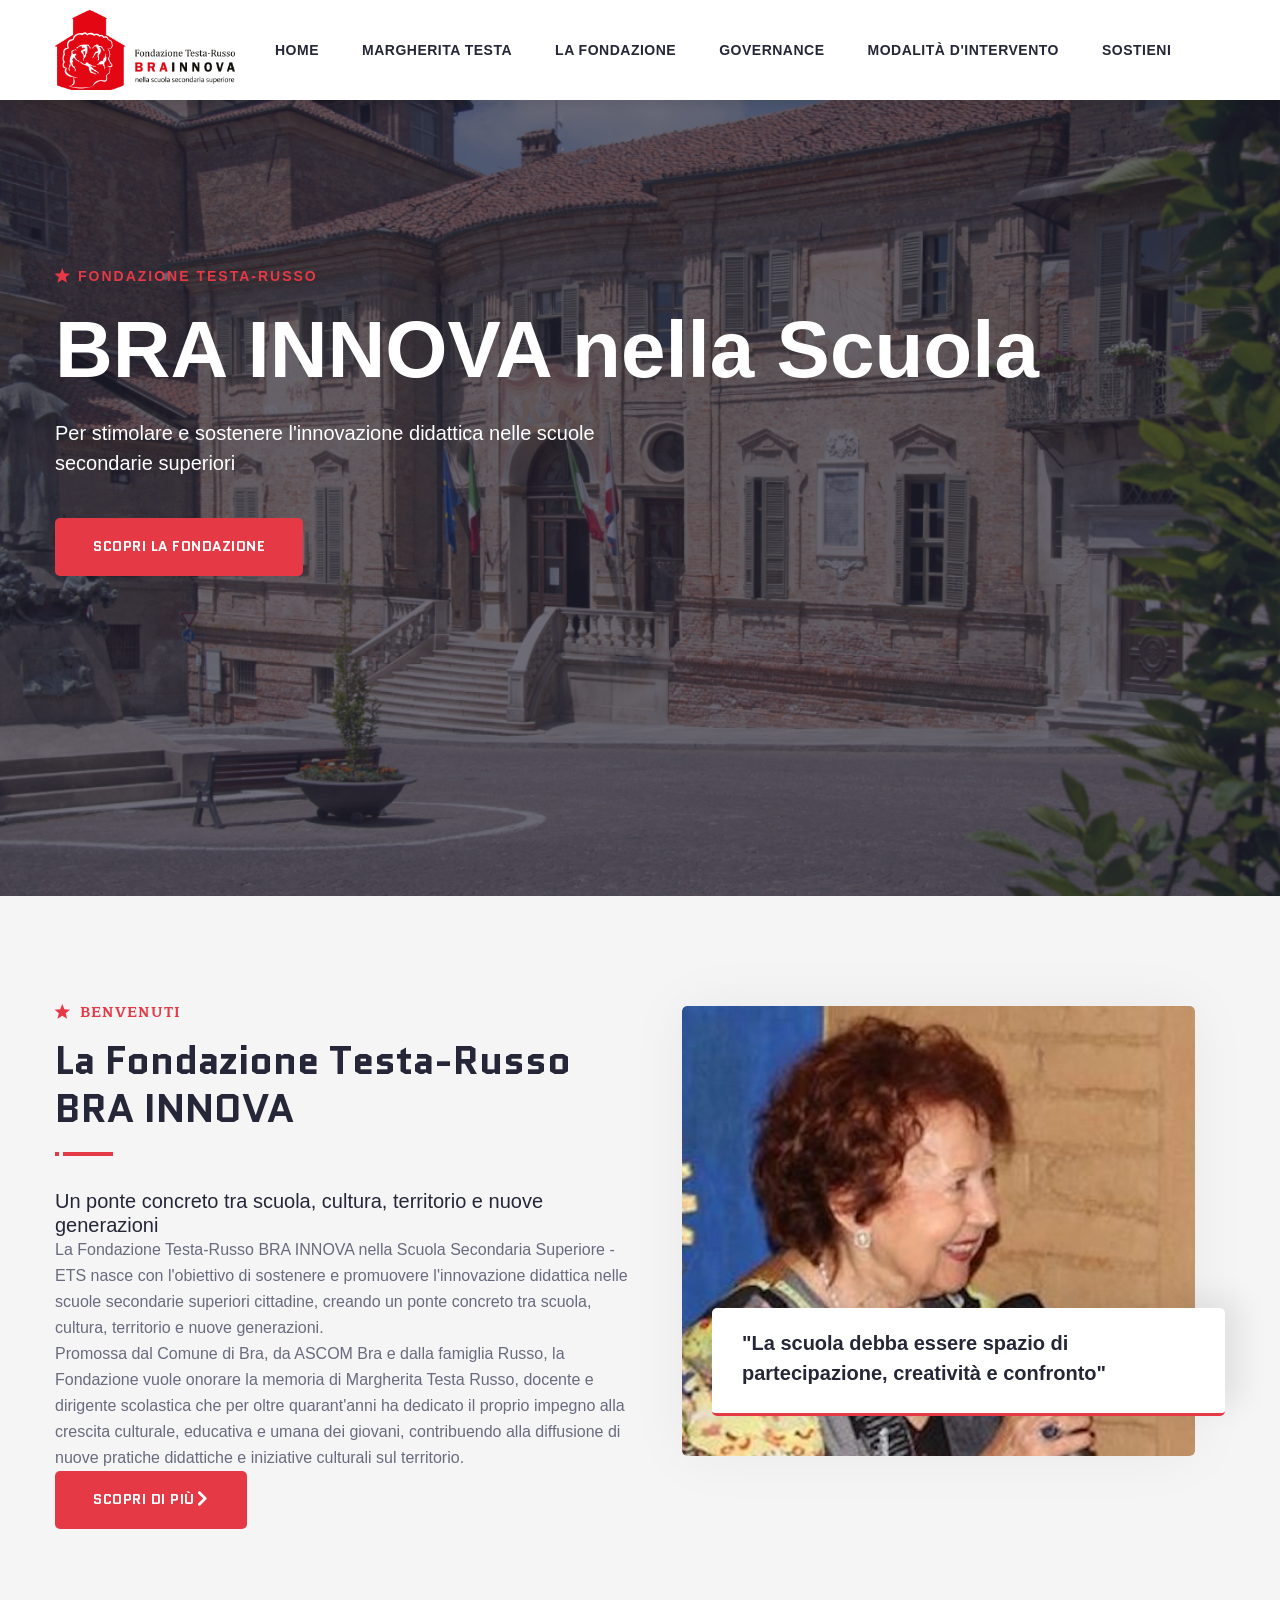
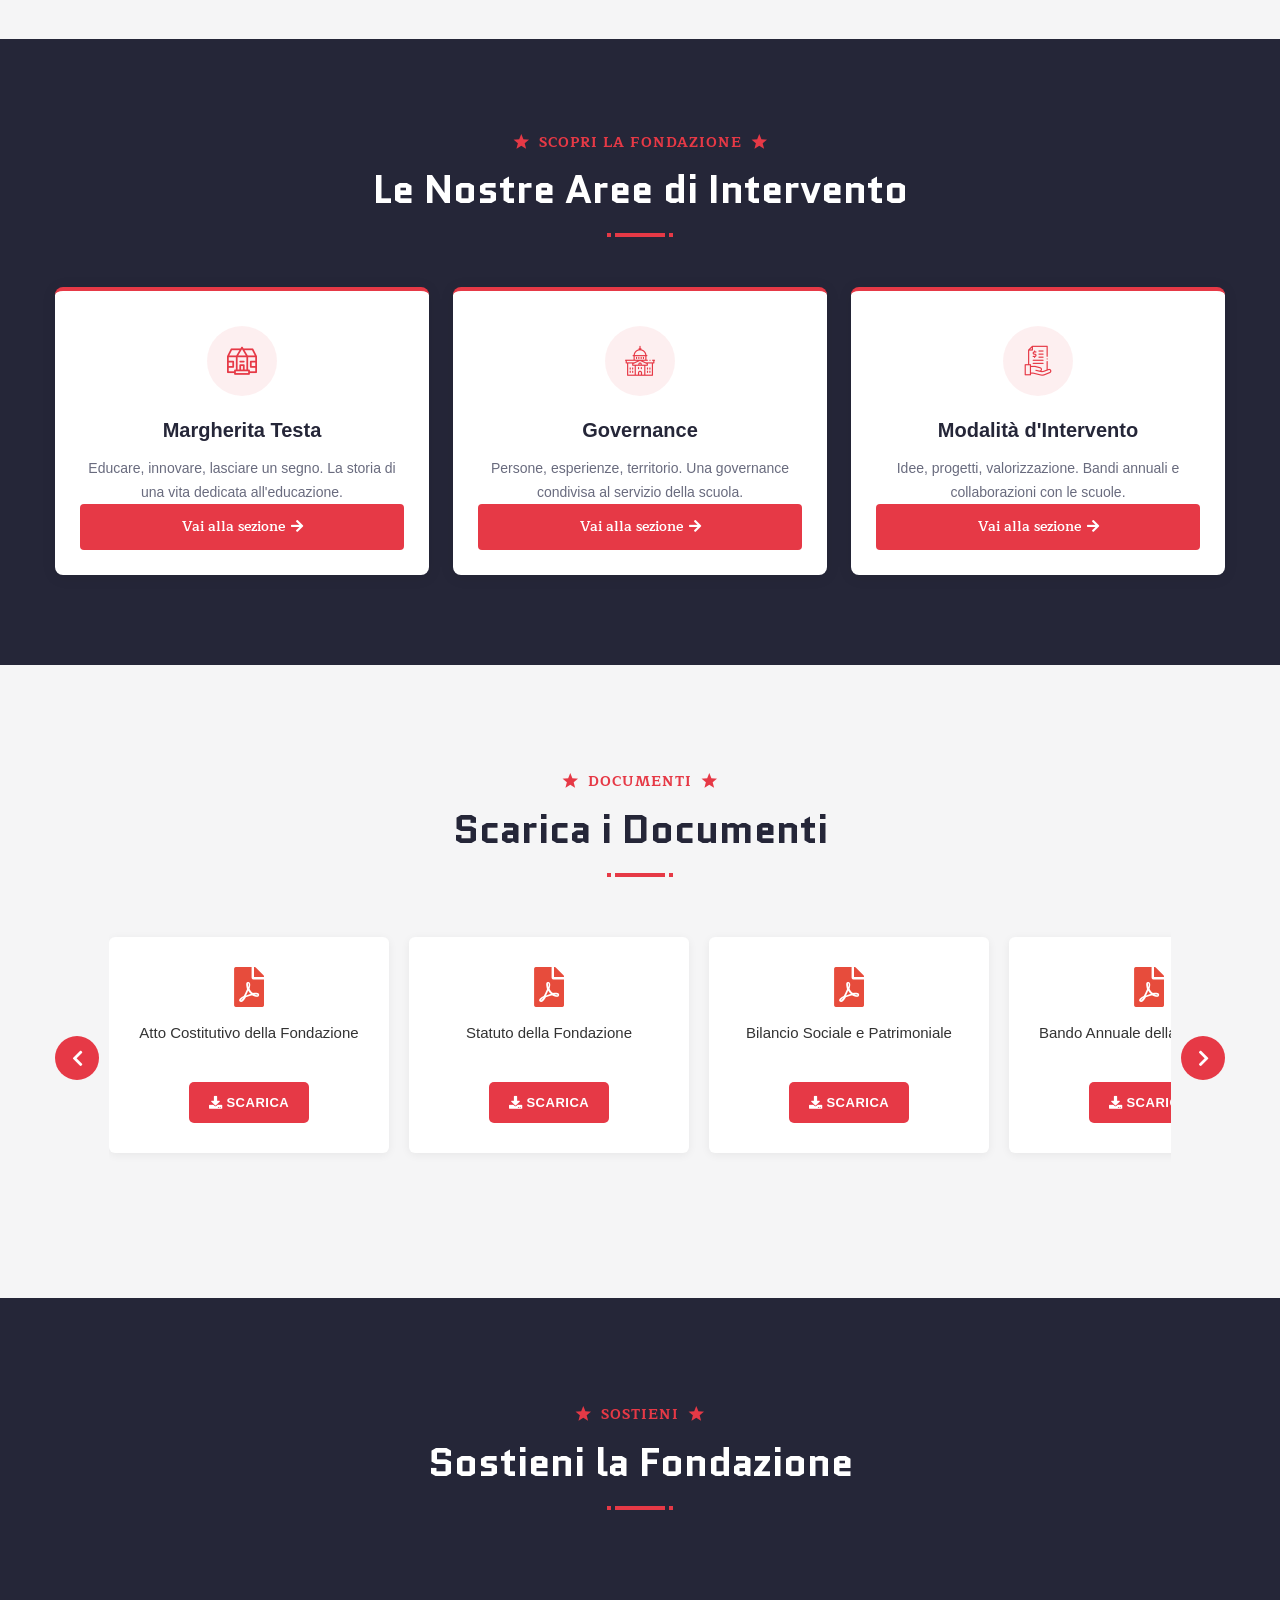
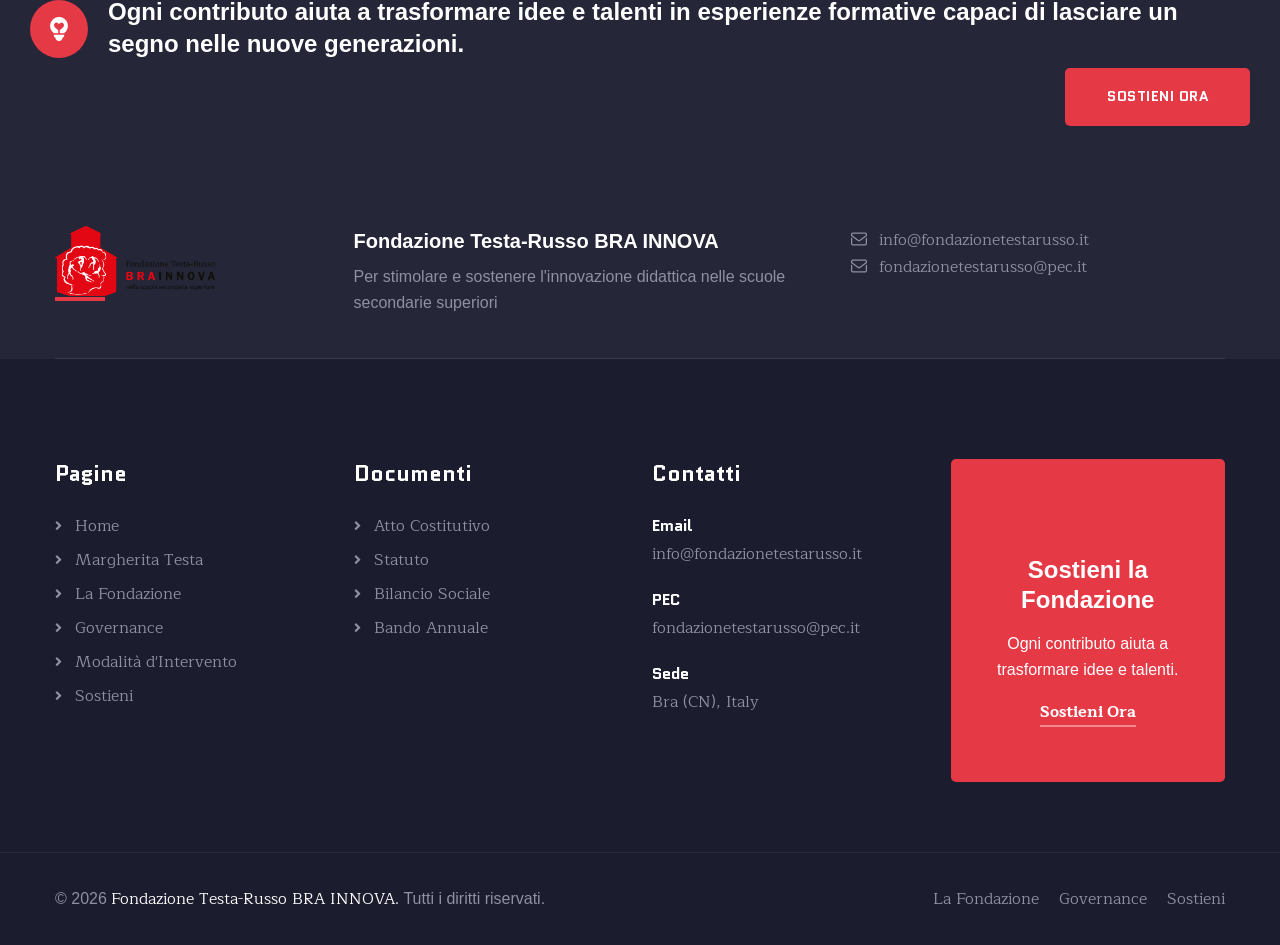
==== commit 45abb4ba: "Pulizia codice" ====
--- a/index.html
+++ b/index.html
@@ -22,7 +22,6 @@
     <link href="assets/css/font-awesome-all.css" rel="stylesheet" />
     <link href="assets/css/flaticon.css" rel="stylesheet" />
     <link href="assets/css/bootstrap.min.css" rel="stylesheet" />
-    <link href="assets/css/animate.css" rel="stylesheet" />
     <link href="assets/css/color.css" rel="stylesheet" />
     <link href="assets/css/style.css" rel="stylesheet" />
     <link href="assets/css/responsive.css" rel="stylesheet" />
--- a/assets/css/color.css
+++ b/assets/css/color.css
@@ -1,89 +1,4 @@
-/* template-color */
-
 .scroll-top:hover{
-	color: #e63946;
-}
-
-.header-top .weathre-box i{
-	color: #e63946;
-}
-
-.style-one .header-top .weathre-box a:hover{
-  color: #e63946;
-}
-
-.style-one .header-top .links-box li a:hover{
-	color: #e63946;
-}
-
-.style-one .header-top .info-list li i{
-	color: #e63946;
-}
-
-.style-one .header-top .info-list li a:hover{
-  color: #e63946;
-}
-
-.style-one .header-top .social-links li a:hover{
-  color: #e63946;
-}
-
-.main-header .menu-right-content .language-box .text i{
-	color: #e63946;
-}
-
-.main-header .menu-right-content .language-box .language-list{
-	border-top: 3px solid #e63946;
-}
-
-.main-header .menu-right-content .language-box .language-list li a:hover{
-  color: #e63946;
-}
-
-.main-header .menu-right-content .other-option li button:hover{
-  color: #e63946;
-}
-
-.main-header .menu-right-content .other-option li.nav-box .nav-toggler:hover{
-  color: #e63946;
-}
-
-.main-menu .navigation > li.current > a,
-.main-menu .navigation > li:hover > a{
-  color: #e63946;
-}
-
-.main-menu .navigation > li > ul > li > a:before{
-	color: #e63946;
-}
-
-.main-menu .navigation > li > ul > li > a:hover,
-.main-menu .navigation > li > .megamenu li > a:hover{
-	color: #e63946;
-}
-
-.main-menu .navigation > li > ul > li > ul > li > a:hover{
-  color: #e63946;
-}
-
-.main-menu .navigation > li > ul > li > ul > li > a:before{
-	color: #e63946;
-}
-
-.search-popup .search-form fieldset input[type="submit"]{
-	background: #e63946;
-}
-
-.search-popup .close-search:hover{
-	color: #e63946;
-}
-
-.search-popup .recent-searches li a:hover{
-	color: #e63946;
-	border-color: #e63946;
-}
-
-.close-side-widget:hover{
 	color: #e63946;
 }
 
@@ -91,44 +6,8 @@
 	background: #e63946;
 }
 
-.sidebar-info-contents .content-inner .contact-info ul li a:hover{
-	color: #e63946;
-}
-
-.sidebar-info-contents .content-inner .social-box li a:hover{
-	color: #e63946;
-	border-color: #e63946;
-}
-
 .banner-carousel .content-box h6{
 	color: #e63946;
-}
-
-.sidebar-info-contents .content-inner .content-box .booking-form .form-group input:focus,
-.sidebar-info-contents .content-inner .content-box .booking-form .form-group textarea:focus{
-	border-color: #e63946 !important;
-}
-
-.sidebar-info-contents .content-inner .content-box .booking-form .form-group button{
-	background: #e63946;
-}
-
-.sidebar-info-contents .content-inner .content-box .booking-form .form-group button:hover{
-	color: #e63946;
-}
-
-.banner-section .owl-nav .owl-prev:hover,
-.banner-section .owl-nav .owl-next:hover{
-  background: #e63946;
-  border-color: #e63946;
-}
-
-.activities-section .single-item .icon-box{
-	color: #e63946;
-}
-
-.activities-section .single-item .icon-box:after{
-	background: #e63946;
 }
 
 .sec-title h6{
@@ -147,87 +26,11 @@
 	background: #e63946;
 }
 
-.social-style-one li:first-child a{
-	background: #3b5998;
-}
-
-.social-style-one li:nth-child(2) a{
-  background: #55acee;
-}
-
-.social-style-one li:nth-child(3) a{
-  background: #dc4e41;
-}
-
-.social-style-one li:last-child a{
-  background: #3f729b;
-}
-
-.content_block_1 .content-box .lower-box .single-item .icon-box{
-	color: #e63946;
-}
-
-.content_block_1 .content-box .lower-box .single-item p a:hover{
-  color: #e63946;
-}
-
-.content_block_1 .content-box .lower-box .single-item:hover .icon-box{
-	background: #e63946;
-	border-color: #e63946;
-}
-
 .image_block_1 .image-box .text{
 	border-bottom: 3px solid #e63946;
 }
 
-.explore-block-one .inner-box{
-	background: #fff;
-	min-height: 280px;
-	display: flex;
-	align-items: center;
-	justify-content: center;
-	transition: all 0.3s ease;
-}
-
-.explore-block-one .inner-box:hover{
-	box-shadow: 0 10px 30px rgba(0,0,0,0.15);
-	transform: translateY(-5px);
-}
-
-.explore-block-one .inner-box:before{
-	border: 3px solid #e63946;
-}
-
-.explore-block-one .inner-box .content-box{
-	text-align: center;
-	padding: 30px 20px;
-}
-
 .explore-block-one .inner-box .content-box .text .icon-box{
-	font-size: 50px;
-	color: #e63946;
-	margin-bottom: 15px;
-}
-
-.explore-block-one .inner-box .content-box .text h4{
-	font-size: 20px;
-	margin-top: 10px;
-	color: #333;
-}
-
-.explore-block-one .inner-box .content-box .overlay-content{
-	background: #e63946;
-}
-
-.explore-block-one .inner-box .content-box .overlay-content .link-box li a{
-	border: 3px solid #e63946;
-}
-
-.explore-block-one .inner-box .content-box .overlay-content .link-box li a span:hover {
-	color: #e63946;
-}
-
-.explore-block-one .inner-box .content-box .overlay-content .link-box li a:hover{
 	color: #e63946;
 }
 
@@ -235,81 +38,7 @@
 	color: #e63946;
 }
 
-.explore-banner .single-item .title-box{
-	background: #e63946;
-}
-
-.explore-banner .single-item .inner-box p a:hover{
-  color: #e63946;
-}
-
-.service-block-one .inner-box:before{
-	background: #e63946;
-}
-
-.service-block-one .inner-box:after{
-	background: #e63946;
-}
-
-.service-block-one .inner-box h4 a:hover{
-  color: #e63946;
-}
-
-.service-block-one .inner-box .btn-box a:hover{
-  background: #e63946;
-  border-color: #e63946;
-}
-
-.service-block-one .inner-box:hover .icon-box{
-  color: #e63946;
-}
-
-.service-section .sec-title .links:hover{
-  color: #e63946;
-}
-
-.schedules-section .subscribe-inner .subscribe-form .form-group input:focus{
-  border-color: #e63946 !important;
-}
-
-.schedule-block-one .inner-box .image-box .content-box .post-date h3{
-	color: #e63946;
-}
-
-.schedule-block-one .inner-box .image-box .content-box .text .category{
-	background: #e63946;
-}
-
-.schedule-block-one .inner-box .lower-content .post-info li i{
-	color: #e63946;
-}
-
-.schedule-block-one .inner-box .lower-content .links a:hover{
-  color: #e63946;
-}
-
-.schedule-block-one .inner-box .lower-content .share-box a:hover{
-  color: #e63946;
-}
-
-.schedules-section .owl-nav .owl-prev:hover,
-.schedules-section .owl-nav .owl-next:hover{
-  color: #e63946;
-}
-
-.solution-block-one .inner-box:before{
-	background: #e63946;
-}
-
 .solutions-section .lower-box .text .icon-box{
-	background: #e63946;
-}
-
-.testimonial-block-one .inner-box .image-box{
-	border: 2px solid #e63946;
-}
-
-.testimonial-block-one .inner-box .image-box:before{
 	background: #e63946;
 }
 
@@ -325,94 +54,8 @@
 	color: #e63946;
 }
 
-.team-block-one .inner-box .lower-content .othre-info li.mail-box:hover{
-  background: #e63946;
-}
-
-.team-block-one .inner-box .lower-content .othre-info li.phone-box a{
-	background: #e63946;
-}
-
-.team-block-one .inner-box .lower-content .othre-info li.phone-box a:before{
-	background: #e63946;
-}
-
-.team-block-one .inner-box .lower-content .othre-info li.phone-box:hover{
-	border-color: #e63946;
-	color: #e63946;
-}
-
-.team-block-one .inner-box .lower-content .othre-info li.share-option:hover{
-  border-color: #e63946;
-  color: #e63946;
-}
-
-.team-block-one .inner-box .lower-content .othre-info li.share-option .share-links li:first-child a{
-	background: #bd081c;
-}
-
-.team-block-one .inner-box .lower-content .othre-info li.share-option .share-links li:nth-child(2) a{
-	background: #55acee;
-}
-
-.team-block-one .inner-box .lower-content .othre-info li.share-option .share-links li:last-child a{
-	background: #3b5998;
-}
-
-.news-block-one .inner-box .image-box .post-date h3{
-	color: #e63946;
-}
-
-.news-block-one .inner-box .lower-content .category a{
-	background: #e63946;
-}
-
-.news-block-one .inner-box .lower-content h4 a:hover{
-  color: #e63946;
-}
-
-.news-block-one .inner-box .lower-content .post-info li a:hover{
-  color: #e63946;
-}
-
-.funfact-block-one .inner-box h6{
-	color: #e63946;
-}
-
-.twitter-feed .inner-content .single-item .title-box{
-	background: #e63946;
-}
-
-.twitter-feed .inner-content .single-item .title-box .icon-box{
-	color: #e63946;
-}
-
-.twitter-feed .inner-content .single-item .inner-box h5 i{
-	color: #e63946;
-}
-
-.twitter-feed .inner-content .single-item .inner-box .text a{
-	color: #e63946;
-}
-
-.twitter-feed .inner-content .single-item .inner-box .post-info li a:hover{
-  color: #e63946;
-}
-
-.twitter-feed .inner-content .single-item .inner-box .share a:hover{
-  color: #e63946;
-}
-
 .footer-top .footer-logo:before{
 	background: #e63946;
-}
-
-.footer-top .postcode-form .form-group button{
-	background: #e63946;
-}
-
-.footer-top .postcode-form .form-group input:focus{
-  border-color: #e63946 !important;
 }
 
 .main-footer .widget-section .register-widget .inner-box{
@@ -427,918 +70,48 @@
 	color: #e63946;
 }
 
-.main-header.style-two .top-inner{
+.explore-block-one .inner-box{
+	border-top: 4px solid #e63946;
+}
+
+.explore-block-one .inner-box .content-box .text .icon-box{
+	background: rgba(230,57,70,0.08);
+}
+
+.explore-block-one .inner-box .content-box .overlay-content .link-box li a{
 	background: #e63946;
 }
 
-.main-header.style-two .header-top .social-links li a:hover{
+.bread-crumb li:last-child{
 	color: #e63946;
 }
 
-.main-header.style-two .top-inner:before{
-	background: #e63946;
+.objective-item {
+	border-left: 4px solid #e63946;
 }
 
-.main-header .header-down .owl-nav .owl-prev:hover,
-.main-header .header-down .owl-nav .owl-next:hover{
-  color: #e63946;
-}
-
-.main-header .header-down .weathre-box i{
+.objective-item .icon-box {
 	color: #e63946;
 }
 
-.main-header .header-down .weathre-box a:hover{
-  color: #e63946;
-}
-
-.theme-btn.style-two{
-	color: #e63946 !important;
-}
-
-.service-block-two .inner-box h6{
+.objective-item h4 {
 	color: #e63946;
 }
 
-.service-block-two .inner-box h4 a:hover{
-  color: #e63946;
-}
-
-.service-block-two .inner-box .icon-box{
+.sec-title.light h6{
 	color: #e63946;
 }
 
-.service-block-two .inner-box:hover .link a{
-  color: #e63946;
-}
-
-.service-block-two .inner-box:hover .icon-box:before{
-  background: rgba(228,30,47,0.7);
-}
-
-.service-block-two .inner-box .icon-box:after{
-	background: rgba(228,30,47,0.5);
-}
-
-.explore-block-two .inner-box .content-box .icon-box{
-	color: #e63946;
-}
-
-.explore-block-two .inner-box .overlay-content .icon-box{
+.download-arrow{
 	background: #e63946;
-}
-
-.explore-block-two .inner-box .overlay-content .text{
-	background: #e63946;
-}
-
-.explore-style-two .owl-theme .owl-dots .owl-dot.active span,
-.explore-style-two .owl-theme .owl-dots .owl-dot span:hover{
-  background: #e63946;
-}
-
-.content_block_3 .content-box h4 i{
-	color: #e63946;
-}
-
-.online-services .owl-nav .owl-prev:hover, 
-.online-services .owl-nav .owl-next:hover{
-  color: #e63946;
-}
-
-.online-block-one .inner-box:hover .icon-box{
-	color: #e63946;
-}
-
-.online-block-one .inner-box:before{
-	background: #e63946;
-}
-
-.online-block-one .inner-box:hover:after{
-	border-color: #e63946;
-}
-
-.online-services .inner-content .more-text a{
-  color: #e63946;
-}
-
-.about-style-two .quote-box .inner-box{
-	background: #e63946;
-}
-
-.content_block_4 .content-box .right-column .single-item h5{
-	border-left: 3px solid #e63946;
-}
-
-.content_block_4 .content-box .right-column .single-item:hover h5{
-	color: #e63946;
-}
-
-.content_block_4 .content-box .right-column .single-item:hover h5 i{
-	color: #e63946;
-}
-
-.content_block_4 .content-box .bx-controls-direction .bx-prev:hover,
-.content_block_4 .content-box .bx-controls-direction .bx-next:hover{
-  color: #e63946;
-  border-color: #e63946;
-}
-
-.team-section .owl-theme .owl-dots .owl-dot.active span,
-.team-section .owl-theme .owl-dots .owl-dot span:hover{
-	background: #e63946;
-}
-
-.download-block-one .inner-box:hover .download-btn a{
-	color: #e63946;
-}
-
-.accordion-box .block .acc-btn.active .icon-outer:after{
-	color: #e63946;
-}
-
-.accordion-box .block .acc-btn.active h5{
-	color: #e63946;
-}
-
-.accordion-box .block .acc-content .list li.checked:before{
-  background: #e63946;
-  border-color: #e63946;
-}
-
-.accordion-box .block .acc-btn.active h5{
-	border-color: #e63946;
-}
-
-.accordion-box ::-webkit-scrollbar-thumb{
-	background: #e63946;
-}
-
-.schedule-block-two .inner-box .image-box .text .category p{
-	background: #e63946;
-}
-
-.schedule-block-two .inner-box .image-box .text h3 a:hover{
-  color: #e63946;
-}
-
-.schedule-block-two .inner-box .lower-content .date h3 span{
-	color: #e63946;
-}
-
-.schedule-block-two .inner-box .lower-content .post-info li i{
-	color: #e63946;
-}
-
-.bx-wrapper .bx-pager.bx-default-pager a:hover, 
-.bx-wrapper .bx-pager.bx-default-pager a.active, 
-.bx-wrapper .bx-pager.bx-default-pager a:focus {
-  background: #e63946;
-}
-
-.schedules-style-two .bx-controls-direction .bx-prev:hover,
-.schedules-style-two .bx-controls-direction .bx-next:hover{
-  background: #e63946;
-  border-color: #e63946;
-}
-
-.news-block-two .inner-box .content-box .category a{
-	background: #e63946;
-}
-
-.news-block-two .inner-box .content-box .text .post-date h3{
-	background: #e63946;
-}
-
-.news-block-two .inner-box .content-box .text h4:before{
-	background: #e63946;
-}
-
-.testimonial-block-two .inner-box .text .icon-box{
-	background: #e63946;
-}
-
-.testimonial-block-two .inner-box .author-box .designation{
-	color: #e63946;
-}
-
-.testimonial-block-two .inner-box .text:after{
-	border: 1px solid #e63946;
-}
-
-.info-block-one .inner-box .content-box .icon-box{
-	color: #e63946;
-}
-
-.info-block-one .inner-box .overlay-content p:before{
-	background: #e63946;
-}
-
-.info-block-one .inner-box .overlay-content a{
-	color: #e63946;
-}
-
-.info-block-one .inner-box .overlay-content .social-links li a:hover{
-  color: #e63946;
-}
-
-.contact-section .form-block .form-group input:focus,
-.contact-section .form-block .form-group textarea:focus{
-  border-color: #e63946 !important;
-}
-
-.contact-section .form-block .form-group button{
-	background: #e63946;
-}
-
-.footer-top-two .logo-widget .owl-nav .owl-prev:hover,
-.footer-top-two .logo-widget .owl-nav .owl-next:hover{
-  color: #e63946;
-}
-
-.footer-top-two .links-widget .social-box li:first-child a{
-	background: #3b5998;
-}
-
-.footer-top-two .links-widget .social-box li:last-child a{
-	background: #55acee;
-}
-
-.footer-top-two .post-widget .post .post-date h3{
-	background: #e63946;
-}
-
-.footer-top-two .post-widget .post h5 a:hover{
-  color: #e63946;
-}
-
-.footer-top-two .post-widget .subscribe-form .form-group input:focus{
-  border-color: #e63946 !important;
-}
-
-.footer-top-two .post-widget .subscribe-form .form-group button{
-	background: #e63946;
-}
-
-.footer-bottom.alternat-2 .footer-nav li a:hover{
-  color: #e63946;
-}
-
-.feature-block-one .inner-box:hover .text a{
-	background: #e63946;
-}
-
-.feature-block-one .inner-box h4:before{
-	background: #e63946;
-}
-
-.feature-block-one .inner-box h4:after{
-	background: #e63946;
-}
-
-
-.discover-block-one .inner-box h4:before{
-	background: #e63946;
-}
-
-.discover-block-one .inner-box h4:after{
-	background: #e63946;
-}
-
-.discover-block-one .inner-box a:hover{
-  background: #e63946;
-}
-
-.information-block-one .inner-box .count{
-	background: #e63946;
-}
-
-.information-block-one .inner-box .icon-box{
-	color: #e63946;
-}
-
-.information-block-one .inner-box .text a:hover{
-  color: #e63946;
-}
-
-.information-section .bx-controls-direction .bx-prev:hover,
-.information-section .bx-controls-direction .bx-next:hover{
-  color: #e63946;
-  border-color: #e63946;
-}
-
-.award-block-one .inner-box .overlay-content a:hover{
-  color: #e63946;
-}
-
-.feature-block-two .inner-box .lower-content h4:before{
-	background: #e63946;
-}
-
-.feature-block-two .inner-box .lower-content h4:after{
-	background: #e63946;
-}
-
-.feature-block-two .inner-box .lower-content h4 a:hover{
-  color: #e63946;
-}
-
-.feature-block-two .inner-box .lower-content .icon-box{
-	background: #e63946;
-}
-
-.feature-block-two .inner-box .lower-content .btn-box a:hover{
-  color: #e63946;
-}
-
-.history-section .inner-box .single-item h6{
-	color: #e63946;
-}
-
-.history-section .inner-box .single-item:before{
-	background: #e63946;
-}
-
-.content_block_6 .content-box .left-column .single-item .icon-box{
-	background: #e63946;
-}
-
-.content_block_6 .content-box .btn-box a:hover{
-  background: #e63946;
-  border-color: #e63946;
-}
-
-.content_block_7 .content-box .left-column{
-	background: #e63946;
-}
-
-.content_block_7 .content-box .right-column .image-box a:hover{
-  background: #e63946;
-}
-
-.content_block_7 .content-box .right-column .inner .icon-box{
-	color: #e63946;
-}
-
-.service-style-two .owl-nav .owl-prev:hover,
-.service-style-two .owl-nav .owl-next:hover{
-  background: #e63946;
-}
-
-.content_block_8 .content-box .text a:hover{
-  color: #e63946;
-}
-
-.faq-section .accordion-box .block .acc-btn.active h5 span{
-  color: #e63946;
-}
-
-.content_block_10 .content-box .join-form .form-group input:focus{
-  border-color: #e63946 !important;
-}
-
-.content_block_10 .content-box .join-form .form-group button:hover{
-  color: #e63946 !important; 
-}
-
-.sortable-masonry .filters .filter-btns li.active{
-  color: #e63946;
-}
-
-.portfolio-block-one .inner-box .content-box .link a{
-	background: #e63946;
-}
-
-.portfolio-block-one .inner-box .content-box .text p{
-	color: #e63946;
-}
-
-.portfolio-block-one .inner-box .content-box .text h4 a:hover{
-  color: #e63946;
-}
-
-.portfolio-block-two .inner-box .overlay-content .link a{
-	background: #e63946;
-}
-
-.portfolio-block-two .inner-box .overlay-content .text p{
-	color: #e63946;
-}
-
-.portfolio-block-two .inner-box .overlay-content .text h4 a:hover{
-	color: #e63946;
-}
-
-.pagination li a:hover,
-.pagination li a.current{
-	background: #e63946;
-}
-
-.faq-sidebar .single-item:hover span{
-	color: #e63946;
-	border-color: #e63946;
-}
-
-.faq-sidebar .single-item:hover .icon-box{
-	color: #e63946;
-}
-
-.faq-sidebar .single-item a:hover{
-  color: #e63946;
-}
-
-.faq-page-section .form-inner .question-form .form-group input:focus,
-.faq-page-section .form-inner .question-form .form-group textarea:focus{
-  border-color: #e63946 !important;
-}
-
-.subscribe-section{
-	background: #e63946;
-}
-
-.content_block_11 .content-box .inner-box .btn-box a:hover{
-  background: #e63946;
-  border-color: #e63946;
-}
-
-.content_block_11 .content-box .inner-box .support-box i{
-	background: #e63946;
-}
-
-.department-details-content .discription-box .single-item .image-box:before{
-	border: 2px solid #e63946;
-}
-
-.department-details-content .owl-theme .owl-dots .owl-dot.active span,
-.department-details-content .owl-theme .owl-dots .owl-dot span:hover{
-	background: #e63946;
-}
-
-.department-details-content .highlights-box .image-box .icon-box{
-	background: #e63946;
-}
-
-.department-details-content .highlights-box .text a:hover{
-  color: #e63946;
-}
-
-.department-details-content .highlights-box .owl-nav .owl-prev:hover,
-.department-details-content .highlights-box .owl-nav .owl-next:hover{
-  color: #e63946;
-}
-
-.department-details-content .download-box .download-list li a:hover{
-	background: #e63946;
-}
-
-.department-sidebar .sidebar-banner{
-	background-color: #e63946;
-}
-
-.department-sidebar .sidebar-banner:before{
-	background-color: #e63946;
-}
-
-.department-sidebar .sidebar-banner .icon-box{
-	color: #e63946;
-}
-
-.department-sidebar .widget-title .title-shape{
-	background: #e63946;
-}
-
-.department-sidebar .widget-title .title-shape:before{
-	background: #e63946;
-}
-
-.department-sidebar .widget-title .title-shape:after{
-	background: #e63946;
-}
-
-.department-sidebar .sidebar-category .category-list li .icon-box{
-	color: #e63946;
-}
-
-.department-sidebar .sidebar-category .category-list li:hover .icon-box,
-.department-sidebar .sidebar-category .category-list li.current .icon-box{
-  background: #e63946;
-  border-color: #e63946;
-}
-
-.department-sidebar .sidebar-category .category-list li:before{
-	border: 1px solid #e63946;
-}
-
-.department-sidebar .sidebar-contact .info-list li .icon-box{
-	color: #e63946;
-}
-
-.department-sidebar .sidebar-contact .info-list li a:hover{
-  color: #e63946;
-}
-
-.events-list .filter-box .search-btn button{
-	background: #e63946;
-}
-
-.schedule-block-three .inner-box .schedule-date .list li i{
-	color: #e63946;
-}
-
-.schedule-block-three .inner-box .text .category{
-	background: #e63946;
-}
-
-.schedule-block-three .inner-box .text h3 a:hover{
-  color: #e63946 !important;
-}
-
-.schedule-block-three .inner-box:hover .text .link a{
-  color: #e63946;
-}
-
-.page-title.style-two .title .category{
-	background: #e63946;
-}
-
-.event-details .event-info .single-item h4{
-	background: #e63946;
-}
-
-.event-details .event-info .single-item .list li i{
-	color: #e63946;
-}
-
-.event-details .event-info .single-item .list li a:hover{
-  color: #e63946;
-}
-
-.group-title .title-shape{
-	background: #e63946;
-}
-
-.group-title .title-shape:before{
-	background: #e63946;
-}
-
-.event-details .purpose-box .accordion-box .block .acc-btn.active h5 i{
-	color: #e63946;
-}
-
-.event-details .purpose-box .form-inner .form-group input:focus,
-.event-details .purpose-box .form-inner .form-group textarea:focus{
-  border-color: #e63946 !important;
-}
-
-.event-details .social-box .social-links li:first-child a{
-	background: #3b5998;
-}
-
-.event-details .social-box .social-links li:nth-child(2) a{
-  background: #55acee;
-}
-
-.event-details .social-box .social-links li:nth-child(3) a{
-  background: #dc4e41;
-}
-
-.event-details .social-box .social-links li:last-child a{
-  background: #bd081c;
-}
-
-.news-block-three .inner-box .post-date h3{
-	background: #e63946;
-}
-
-.news-block-three .inner-box .lower-content .category a{
-	background: #e63946;
-}
-
-.news-block-three .inner-box .lower-content h3 a:hover{
-  color: #e63946;
-}
-
-.news-block-three .inner-box .lower-content .post-info li a:hover{
-  color: #e63946;
-}
-
-.news-block-three .inner-box .lower-content .btn-box a:hover{
-  background: #e63946;
-  border-color: #e63946;
-}
-
-.news-block-three .inner-box .lower-content .share-option:hover .share-icon{
-	color: #e63946;
-	border-color: #e63946;
-}
-
-.news-block-three .inner-box .lower-content .share-option .social-links li a:hover{
-  color: #e63946;
-}
-
-.blog-sidebar .search-widget .search-form .form-group input:focus{
-  border-color: #e63946 !important;
-}
-
-.blog-sidebar .search-widget .search-form .form-group input:focus + button,
-.blog-sidebar .search-widget .search-form .form-group button:hover{
-	color: #e63946;
-}
-
-.blog-sidebar .widget-title:before{
-	background: #e63946;
-}
-
-.blog-sidebar .widget-title:after{
-	background: #e63946;
-}
-
-.blog-sidebar .category-widget .category-list li a:hover:before{
-  background: #e63946;
-  border-color: #e63946;
-}
-
-.blog-sidebar .category-widget .category-list li a:hover{
-  color: #e63946;
-}
-
-.blog-sidebar .post-widget .post h6 a:hover{
-  color: #e63946;
-}
-
-.blog-sidebar .post-widget .post .post-thumb{
-	background: #e63946;
-}
-
-.blog-sidebar .tags-widget .tags-list li a:hover{
-  background: #e63946;
-  border-color: #e63946;
-}
-
-.page-title .lower-box .left-column .post-date h3{
-	background: #e63946;
-}
-
-.page-title .lower-box .left-column .post-info li a:hover{
-  color: #e63946;
-}
-
-.page-title .lower-box .right-column .share-box a:hover{
-  color: #e63946;
-}
-
-.blog-details-content .inner-box blockquote h4 span{
-	color: #e63946;
-}
-
-.blog-details-content .inner-box blockquote:before{
-	border: 1px solid #e63946;
-}
-
-.blog-details-content .inner-box blockquote:after{
-	background: #e63946;
-}
-
-.blog-details-content .tags-box .tags-list li a:hover{
-  color: #e63946;
-}
-
-.blog-details-content .author-box .text h4:before{
-	background: #e63946;
-}
-
-.blog-details-content .author-box .text .social-style-one li:last-child a{
-	background: #bd081c;
-}
-
-.blog-details-content .author-box .text .link a:hover{
-  background: #e63946;
-  border-color: #e63946;
-}
-
-.blog-details-content .post-nav-btn a:hover{
-  color: #e63946;
-}
-
-.blog-details-content .comment-box .comment .reply-btn{
-	color: #e63946;
-}
-
-.comments-form-area .default-form .form-group input:focus,
-.comments-form-area .default-form .form-group textarea:focus{
-	border-color: #e63946 !important;
-}
-
-.blog-details-content .comments-form-area .text p span{
-	color: #e63946;
-}
-
-.content_block_12 .content-box .text h4 i{
-	color: #e63946;
-}
-
-.content_block_12 .content-box .text a:hover{
-  color: #e63946;
-}
-
-.content_block_12 .content-box .social-box{
-	border-left: 3px solid #e63946;
-}
-
-.content_block_13 .content-box .single-item .icon-box{
-	color: #e63946;
-}
-
-.content_block_13 .content-box .single-item:hover .icon-box{
-  border-color: #e63946;
-  background: #e63946;
-}
-
-.content_block_13 .content-box .single-item .icon-box:before{
-	background: #e63946;
-}
-
-.content_block_13 .content-box .single-item .info li a:hover{
-  color: #e63946;
-}
-
-.contact-information-two .inner-content .single-item h4:before{
-	background: #e63946;
-}
-
-.contact-information-two .inner-content .single-item h4:after{
-	background: #e63946;
-}
-
-.contact-information-two .inner-content .single-item .info li a:hover{
-  color: #e63946;
-}
-
-.contact-information-two .inner-content .single-item .link a:hover{
-	color: #e63946;
-}
-
-.contact-information-two .owl-theme .owl-dots .owl-dot.active span,
-.contact-information-two .owl-theme .owl-dots .owl-dot span:hover{
-	background: #e63946;
-}
-
-.contact-style-two .default-form .form-group input:focus,
-.contact-style-two .default-form .form-group textarea:focus{
-	border-color: #e63946 !important;
 }
 
 .mobile-menu .navigation li > a:before{
 	border-left: 5px solid #e63946;
 }
 
-/* Fondazione BRA INNOVA Custom Styles */
-.fondazione-hero {
-    background: linear-gradient(135deg, #e63946 0%, #2e86c1 100%);
-    padding: 100px 0 60px;
-    text-align: center;
-    color: #fff;
-}
-.fondazione-hero h1 {
-    font-size: 42px;
-    font-weight: 700;
-    margin-bottom: 20px;
-}
-.fondazione-hero p {
-    font-size: 18px;
-    max-width: 700px;
-    margin: 0 auto 30px;
-    opacity: 0.9;
-}
-.download-list {
-    list-style: none;
-    padding: 0;
-}
-.download-list li {
-    padding: 12px 0;
-    border-bottom: 1px solid #eee;
-}
-.download-list li a {
-    color: #e63946;
-    font-weight: 500;
-    text-decoration: none;
-    transition: all 0.3s;
-}
-.download-list li a:hover {
-    color: #2e86c1;
-}
-.download-list li a i {
-    margin-right: 10px;
-}
-.support-cta {
-    background: #e63946;
-    color: #fff;
-    padding: 40px;
-    border-radius: 8px;
-    text-align: center;
-    margin: 40px 0;
-}
-.support-cta h3 {
-    color: #fff;
-    margin-bottom: 15px;
-}
-.support-cta .theme-btn {
-    background: #fff;
-    color: #e63946;
-}
-.support-cta .theme-btn:hover {
-    background: #f0f0f0;
-}
-.team-member-card {
-    text-align: center;
-    padding: 20px;
-}
-.team-member-card h4 {
-    margin-top: 10px;
-    color: #e63946;
-}
-.team-member-card .designation {
-    color: #666;
-    font-style: italic;
-}
-.objective-item {
-    padding: 25px 30px;
-    margin-bottom: 25px;
-    background: #fff;
-    border-left: 4px solid #e63946;
-    border-radius: 6px;
-    box-shadow: 0 2px 10px rgba(0,0,0,0.06);
-    transition: all 0.3s ease;
-}
-.objective-item:hover {
-    box-shadow: 0 6px 20px rgba(0,0,0,0.1);
-    transform: translateY(-3px);
-}
-.objective-item .icon-box {
-    font-size: 36px;
-    color: #e63946;
-    margin-bottom: 15px;
-}
-.objective-item h4 {
-    color: #e63946;
-    margin-bottom: 12px;
-    font-size: 18px;
-}
-.objective-item p {
-    margin-bottom: 0;
-    line-height: 1.7;
-}
-.download-card {
-    background: #fff;
-    border-radius: 6px;
-    padding: 30px 20px;
-    text-align: center;
-    margin-bottom: 25px;
-    box-shadow: 0 2px 10px rgba(0,0,0,0.06);
-    transition: all 0.3s ease;
-    height: 100%;
-}
-.download-card:hover {
-    box-shadow: 0 6px 20px rgba(0,0,0,0.12);
-    transform: translateY(-3px);
-}
-.download-card .icon-box {
-    font-size: 40px;
-    color: #e74c3c;
-    margin-bottom: 15px;
-}
-.download-card h4 {
-    font-size: 15px;
-    color: #333;
-    margin-bottom: 18px;
-    line-height: 1.4;
-    min-height: 42px;
-}
-.download-card .theme-btn {
-    font-size: 13px;
-    padding: 8px 20px;
-}
-.page-title h1 {
-    font-size: 36px;
-}
-.bread-crumb li:last-child {
-    color: #e63946;
-}
-.section-title-accent {
-    color: #e63946;
-    font-weight: 700;
-}
-
-/* === Font Override: Quantico + Maitree === */
-body,
-p, span, li, a, td, th, label, input, textarea, select,
-.main-footer, .footer-widget, .copyright {
-    font-family: 'Maitree', Georgia, 'Times New Roman', serif;
-}
-
-h1, h2, h3, h4, h5, h6,
+h1,h2,h3,h4,h5,h6,
 .main-menu .navigation li a,
-.main-header .header-top,
 .btn-box a.theme-btn,
 .sec-title h2,
 .sec-title h6,
@@ -1348,18 +121,15 @@
 .bread-crumb li,
 .team-block-one .author-box h4,
 .team-block-one .author-box .designation,
-.explore-block-one .overlay-content h4,
-.service-block-one h4,
-.schedule-block-one .image-box .content-box .text h4,
-.news-block-one .lower-content h4,
-.funfact-block-one .inner-box h4,
-.testimonial-block-one .inner-box .author-box h4,
-.cta-section h2,
-.support-cta h3,
 .objective-item h4,
-.fondazione-hero h1,
 .mobile-menu .contact-info h4 {
     font-family: 'Quantico', Arial, Helvetica, sans-serif;
+}
+
+body,
+p, span, li, a, td, th, label, input, textarea, select,
+.main-footer, .footer-widget, .copyright {
+    font-family: 'Maitree', Georgia, 'Times New Roman', serif;
 }
 
 .main-menu .navigation > li > a {
@@ -1393,9 +163,3 @@
 .footer-widget .info li p {
     font-family: 'Maitree', Georgia, serif;
 }
-
-.header-top .links-box li a,
-.header-top .info-list li a {
-    font-family: 'Quantico', Arial, Helvetica, sans-serif;
-    font-size: 13px;
-}
--- a/assets/css/style.css
+++ b/assets/css/style.css
@@ -1,72 +1,9 @@
- 
-/* Css For Fuzze */
-
-/************ TABLE OF CONTENTS ***************
-1. Fonts
-2. Reset
-3. Global
-4. Main Header/style-one/style-two
-5. Main Slider/style-one/style-two
-6. Intro Section
-7. Welcome Section
-9. Cta Section
-8. Research Fields
-10. Testimonial Section
-11. Researches Section
-12. Team Section
-14. Video
-15. Fact Counter
-16. News Section
-19. Clients Section
-20. Main Footer
-21. Footer Bottom
-22. Research Style Two
-23. Innovative Solution
-24. Discover Section
-25. Testimonial Section
-26. Chooseus Section
-27. News Style Two
-28. Page Title
-29. Research Page Section
-30. Research Details
-31. Professor Page Section
-32. Professor Details
-33. About Section
-34. Error Section
-35. Blog Page Section
-36. Blog Details
-37. Blog Sidebar
-38. Contact Section
-39. Google Map
-
-
-**********************************************/
-
-
-
-/*** 
-
-====================================================================
-  Reset
-====================================================================
-
- ***/
 * {
   margin:0px;
   padding:0px;
   border:none;
   outline:none;
 }
-
-
-/*** 
-
-====================================================================
-  Global Settings
-====================================================================
-
- ***/
-
 
 body {
   font-size:16px;
@@ -88,21 +25,11 @@
   }
 }
 
-  @media (min-width:1200px) {
+@media (min-width:1200px) {
   .container {
     max-width: 1170px;
     padding: 0px 15px;
   }
-}
-
-.large-container{
-  max-width: 1450px;
-  padding: 0px 15px;
-  margin: 0 auto;
-}
-
-.container-fluid{
-  padding: 0px;
 }
 
 .auto-container{
@@ -112,11 +39,6 @@
   margin:0 auto;
 }
 
-.small-container{
-  max-width:680px;
-  margin:0 auto;
-}
-
 .boxed_wrapper{
   position: relative;
   margin: 0 auto;
@@ -124,15 +46,10 @@
   width: 100%;
   min-width: 300px;
 }
-
 
 a{
   text-decoration:none;
   transition:all 500ms ease;
-  -moz-transition:all 500ms ease;
-  -webkit-transition:all 500ms ease;
-  -ms-transition:all 500ms ease;
-  -o-transition:all 500ms ease;
 }
 
 a:hover{
@@ -149,7 +66,7 @@
 ul,li{
   list-style:none;
   padding:0px;
-  margin:0px; 
+  margin:0px;
 }
 
 input{
@@ -193,7 +110,6 @@
 .pull-right{
   float: right;
 }
-
 
 figure{
   margin: 0px;
@@ -208,8 +124,6 @@
   transition-duration: .7s;
   transition-property: all;
 }
-
-/** button **/
 
 .theme-btn{
   position: relative;
@@ -262,46 +176,8 @@
   width: 50%
 }
 
-
-.pagination{
-  position: relative;
-  display: block;
-}
-
-.pagination li{
-  display: inline-block;
-  margin: 0px 3px;
-}
-
-.pagination li a{
-  position: relative;
-  display: inline-block;
-  font-size: 20px;
-  font-weight: 700;
-  font-family: 'DM Sans', sans-serif;
-  height: 54px;
-  width: 54px;
-  line-height: 54px;
-  text-align: center;
-  color: #252638;
-  background: #f2f2f2;
-  border-radius: 5px;
-  z-index: 1;
-  transition: all 500ms ease;
-}
-
-.pagination li a:hover,
-.pagination li a.current{
-  color: #ffffff ;
-}
-
-
 .sec-pad{
   padding: 103px 0px 110px 0px;
-}
-
-.sec-pad-2{
-  padding: 110px 0px;
 }
 
 .mr-0{
@@ -396,20 +272,6 @@
   color: #ffffff;
 }
 
-
-
-
-/*** 
-
-====================================================================
-                        Home-Page-One
-====================================================================
-
-***/
-
-
-/** main-header **/
-
 .main-header{
   position:fixed;
   left:0px;
@@ -419,364 +281,12 @@
   background:#fff;
   box-shadow:0px 3px 10px rgba(0,0,0,0.1);
   transition:all 500ms ease;
-  -moz-transition:all 500ms ease;
-  -webkit-transition:all 500ms ease;
-  -ms-transition:all 500ms ease;
-  -o-transition:all 500ms ease;
-}
-
-
-/** header-top **/
-
-.header-top{
-  position: relative;
-  width: 100%;
-}
-
-.main-header.style-one .header-top{
-  background: #252638;
-  padding: 11.5px 0px;
-}
-
-.header-top .weathre-box{
-  position: relative;
-  display: inline-block;
-  padding-left: 28px;
-  font-size: 16px;
-  font-family: 'DM Sans', sans-serif;
-  color: #ffffff;
-  padding-right: 17px;
-  margin-right: 11px;
-}
-
-.header-top .weathre-box:before{
-  position: absolute;
-  content: '';
-  background: rgba(255,255,255,0.2);
-  width: 1px;
-  height: 8px;
-  top: 0px;
-  right: 0px;
-}
-
-.header-top .weathre-box:after{
-  position: absolute;
-  content: '';
-  background: rgba(255,255,255,0.2);
-  width: 1px;
-  height: 8px;
-  bottom: 4px;
-  right: 0px;
-}
-
-.header-top .weathre-box i{
-  position: absolute;
-  left: 0px;
-  top: -2px;
-  font-size: 18px;
-}
-
-.main-header .weathre-box a{
-  position: relative;
-  display: inline-block;
-  color: #ffffff;
-  padding-right: 21px;
-}
-
-.main-header .weathre-box a:before{
-  position: absolute;
-  content: "\f107";
-  font-family: 'Font Awesome 5 Pro';
-  font-size: 14px;
-  top: -2px;
-  right: 0px;
-  color: rgba(255,255,255,0.5);
-}
-
-.main-header .weathre-box a:hover{
-
-}
-
-.header-top .links-box{
-  position: relative;
-  display: inline-block;
-}
-
-.header-top .links-box li{
-  position: relative;
-  display: inline-block;
-  font-size: 16px;
-  font-family: 'DM Sans', sans-serif;
-  color: #ffffff;
-  margin-right: 18px;
-}
-
-.header-top .links-box li:last-child{
-  margin: 0px !important;
-}
-
-.header-top .links-box li a{
-  color: #ffffff;
-}
-
-.header-top .links-box li a:hover{
-
-}
-
-.header-top .info-list{
-  position: relative;
-  display: inline-block;
-  margin-right: 15px;
-}
-
-.header-top .info-list li{
-  position: relative;
-  display: inline-block;
-  font-size: 16px;
-  font-family: 'DM Sans', sans-serif;
-  color: #ffffff;
-  padding-left: 26px;
-  margin-right: 11px;
-  padding-right: 16px;
-}
-
-.header-top .info-list li:before{
-  position: absolute;
-  content: '';
-  background: rgba(255,255,255,0.2);
-  width: 1px;
-  height: 8px;
-  top: 0px;
-  right: 0px;
-}
-
-.header-top .info-list li:after{
-  position: absolute;
-  content: '';
-  background: rgba(255,255,255,0.2);
-  width: 1px;
-  height: 8px;
-  bottom: 4px;
-  right: 0px;
-}
-
-.header-top .info-list li:last-child{
-  margin: 0px !important;
-}
-
-.header-top .info-list li:last-child a{
-  padding-right: 18px;
-}
-
-.header-top .info-list li:last-child a:before{
-  position: absolute;
-  content: "\f107";
-  font-family: 'Font Awesome 5 Pro';
-  font-size: 14px;
-  top: 1px;
-  right: 16px;
-  color: rgba(255,255,255,0.5);
-}
-
-.header-top .info-list li a{
-  color: #ffffff
-}
-
-.header-top .info-list li a:hover{
-
-}
-
-.header-top .info-list li i{
-  position: absolute;
-  left: 0px;
-  top: 0px;
-  font-size: 18px;
-}
-
-.header-top .social-links{
-  position: relative;
-  display: inline-block;
-}
-
-.header-top .social-links li{
-  position: relative;
-  display: inline-block;
-  font-size: 16px;
-  margin-right: 14px;
-  color: #ffffff;
-}
-
-.header-top .social-links li:last-child{
-  margin: 0px !important;
-}
-
-.header-top .social-links li a{
-  display: inline-block;
-  color: #ffffff;
-}
-
-.header-top .social-links li a:hover{
-
-}
-
-.main-header .menu-right-content{
-  position: relative;
-  float: left;
-  margin-top: 25px;
-  margin-left: 12px;
-  padding-left: 30px;
-}
-
-.main-header .menu-right-content:before{
-  position: absolute;
-  content: '';
-  background: #e3e3e3;
-  width: 1px;
-  height: 50px;
-  left: 0px;
-  top: 1px;
-}
-
-.main-header .menu-right-content .language-box,
-.main-header .menu-right-content .other-option{
-  position: relative;
-  float: left;
-  display: inline-block;
-}
-
-.main-header .menu-right-content .language-box{
-  margin-right: 30px;
-  line-height: 50px;
-}
-
-.main-header .menu-right-content .other-option{
-  border: 1px solid #e3e3e3;
-  border-radius: 5px;
-  padding: 12px 0px 9px 0px;
-}
-
-.main-header .menu-right-content .other-option li{
-  position: relative;
-  display: inline-block;
-  float: left;
-  margin: 0px 15px;
-}
-
-.main-header .menu-right-content .other-option li button,
-.main-header .menu-right-content .other-option li.nav-box .nav-toggler{
-  position: relative;
-  display: inline-block;
-  font-size: 20px;
-  color: #989aaa;
-  background: transparent;
-  cursor: pointer;
-  font-weight: 700;
-  transition: all 500ms ease;
-}
-
-.main-header .menu-right-content .other-option li button:hover{
-
-}
-
-.main-header .menu-right-content .other-option li.nav-box .nav-toggler:hover{
-
-}
-
-.main-header .menu-right-content .other-option li.nav-box .nav-toggler:before{
-  position: absolute;
-  content: '';
-  background: #e0e0e0;
-  width: 1px;
-  height: 9px;
-  top: 2px;
-  left: -15px;
-}
-
-.main-header .menu-right-content .other-option li.nav-box .nav-toggler:after{
-  position: absolute;
-  content: '';
-  background: #e0e0e0;
-  width: 1px;
-  height: 9px;
-  bottom: 4px;
-  left: -15px;
-}
-
-.main-header .menu-right-content .language-box .text{
-  position: relative;
-  display: inline-block;
-  font-size: 14px;
-  line-height: 50px;
-  font-family: 'DM Sans', sans-serif;
-  color: #252638;
-  font-weight: 700;
-  text-transform: uppercase;
-  padding: 0px 16px 0px 28px;
-  cursor: pointer;
-}
-
-.main-header .menu-right-content .language-box .text i{
-  position: absolute;
-  left: 0px;
-  top: 0px;
-  font-size: 18px;
-}
-
-.main-header .menu-right-content .language-box .text:before {
-  position: absolute;
-  content: "\f107";
-  font-family: 'Font Awesome 5 Pro';
-  font-size: 14px;
-  top: 0px;
-  right: 1px;
-  color: #8e91a2;
-}
-
-.main-header .menu-right-content .language-box .language-list{
-  position: absolute;
-  left: 0px;
-  top: 50px;
-  width: 120px;
-  padding: 10px 0px;
-  background: #252638;
-  border-radius: 5px;
-  z-index: 1;
-  opacity: 0;
-  visibility: hidden;
-  transform: scaleY(0);
-  transform-origin: top center;
-  transition: all 500ms ease;
-}
-
-.main-header .menu-right-content .language-box:hover .language-list{
-  transform: scaleY(1);
-  opacity: 1;
-  visibility: visible;
-}
-
-.main-header .menu-right-content .language-box .language-list li{
-  position: relative;
-  display: block;
-  padding: 5px 15px;
-  font-size: 14px;
-  line-height: 26px;
-  font-weight: 700;
-  color: #ffffff;
-  text-transform: uppercase;
-  border-bottom: 1px solid rgba(255,255,255,0.2);
-}
-
-.main-header .menu-right-content .language-box .language-list li:last-child{
-  border-bottom: none;
-}
-
-.main-header .menu-right-content .language-box .language-list li a{
-  display: inline-block;
-  color: #ffffff;
-}
-
-.main-header .menu-right-content .language-box .language-list li a:hover{
-
+}
+
+.main-header .outer-box{
+  position: relative;
+  display: flex;
+  align-items: center;
 }
 
 .main-header .logo-box{
@@ -790,152 +300,6 @@
   max-width: 100%;
   height: auto;
 }
-
-
-/** search-popup **/
-
-.search-popup{
-  position:fixed;
-  left:0;
-  top:0px;
-  width:100%;
-  height:100%;
-  z-index:99999;
-  visibility:hidden;
-  opacity:0;
-  overflow:auto;
-  background: rgba(0, 0, 0, 0.9);
-  -webkit-transform:translateY(101%);
-  -ms-transform:translateY(101%);
-  transform:translateY(101%);
-  transition:all 700ms ease;
-  -moz-transition:all 700ms ease;
-  -webkit-transition:all 700ms ease;
-  -ms-transition:all 700ms ease;
-  -o-transition:all 700ms ease;
-}
-
-.search-popup.popup-visible{
-  -webkit-transform:translateY(0%);
-  -ms-transform:translateY(0%);
-  transform:translateY(0%);
-  visibility:visible;
-  opacity:1;
-}
-
-.search-popup .overlay-layer{
-  position:absolute;
-  left:0px;
-  top:0px;
-  right:0px;
-  bottom:0px;
-  display:block;
-}
-
-.search-popup .close-search{
-  position:absolute;
-  right:25px;
-  top:25px;
-  font-size:22px;
-  color:#ffffff;
-  cursor:pointer;
-  z-index:5;
-  transition: all 500ms ease;
-}
-
-.search-popup .search-form{
-  position:relative;
-  padding:0px 15px 0px;
-  max-width:1024px;
-  margin:0 auto;  
-  margin-top:150px;
-  margin-bottom: 100px;
-  transition: all 900ms ease;
-  -moz-transition: all 900ms ease;
-  -webkit-transition: all 900ms ease;
-  -ms-transition: all 900ms ease;
-  -o-transition: all 900ms ease;
-}
-
-.search-popup .search-form fieldset{
-  position:relative;
-  border-radius:12px;
-}
-
-.search-popup .search-form fieldset input[type="search"]{
-  position:relative;
-  height:70px;
-  padding:20px 250px 20px 30px;
-  background:#ffffff;
-  line-height:30px;
-  font-size:24px;
-  color:#233145;
-  border-radius:7px;
-}
-
-.search-popup .search-form fieldset input[type="submit"]{
-  position:absolute;
-  display:block;
-  right:0px;
-  top:0px;
-  text-align:center;
-  width:220px;
-  height:70px;
-  padding:20px 10px 20px 10px;
-  color:#ffffff !important;
-  line-height:30px;
-  font-size:20px;
-  cursor:pointer;
-  text-transform:uppercase;
-  border-radius:0px 7px 7px 0px;
-}
-
-.search-popup .search-form fieldset input[type="submit"]:hover{
-  transform: translateY(0px);
-}
-
-.search-popup h3{
-  text-transform:uppercase;
-  font-size:20px;
-  font-weight:600;
-  color:#ffffff;
-  margin-bottom:20px;
-  margin-top: 30px;
-  letter-spacing:1px;
-  text-align:center;  
-}
-
-.search-popup .recent-searches{
-  font-size:16px;
-  color:#ffffff;
-  text-align:center;
-}
-
-.search-popup .recent-searches li{
-  display:inline-block;
-  margin:0px 10px 10px 0px; 
-}
-
-.search-popup .recent-searches li a{
-  display:block;
-  line-height:24px;
-  border:1px solid #ffffff;
-  padding:7px 15px;
-  color:#ffffff;
-  border-radius:3px;
-  -webkit-transition:all 0.5s ease;
-  -moz-transition:all 0.5s ease;
-  -ms-transition:all 0.5s ease;
-  -o-transition:all 0.5s ease;
-  transition:all 0.5s ease;
-}
-
-.search-popup .recent-searches li a:hover{
-  
-}
-
-
-/** main-menu **/
 
 .main-menu{
   float: left;
@@ -956,10 +320,6 @@
   z-index:2;
   padding: 35px 0px;
   margin: 0px 14px;
-  -webkit-transition:all 300ms ease;
-  -moz-transition:all 300ms ease;
-  -ms-transition:all 300ms ease;
-  -o-transition:all 300ms ease;
   transition:all 300ms ease;
 }
 
@@ -984,383 +344,7 @@
   color: #252638;
   z-index:1;
   text-transform: uppercase;
-  -webkit-transition:all 500ms ease;
-  -moz-transition:all 500ms ease;
-  -ms-transition:all 500ms ease;
-  -o-transition:all 500ms ease;
   transition:all 500ms ease;
-}
-
-.main-menu .navigation > li.current > a,
-.main-menu .navigation > li:hover > a{
-  
-}
-
-.main-menu .navigation > li.dropdown > a:before{
-  position: absolute;
-  content: "\f107";
-  font-family: 'Font Awesome 5 Pro';
-  font-weight: 400;
-  color: #8e91a2;
-  top: 0px;
-  right: 0px;
-}
-
-.sticky-header .outer-box{
-  position: relative;
-  display: flex;
-  align-items: center;
-}
-
-.main-menu .navigation > li > ul,
-.main-menu .navigation > li > .megamenu{
-  position:absolute;
-  left: inherit;
-  top:100%;
-  width:220px;
-  z-index:100;
-  display:none;
-  opacity: 0;
-  visibility: hidden;
-  filter: alpha(opacity=0);
-  background: #fff;
-  border-radius: 5px;
-  -webkit-transition: all 0.2s ease-out;
-  transition: all 0.2s ease-out;
-  -moz-transition: all 0.2s ease-out;
-  -ms-transition: all 0.2s ease-out;
-  -webkit-box-shadow: 0px 0px 30px 0px rgba(0,0,0,0.1);
-  -webkit-transform: rotateX(-90deg);
-  transform: rotateX(-90deg);
-  -webkit-transform-origin: 0 0;
-  transform-origin: 0 0;
-}
-
-.main-menu .navigation > li > ul.from-right{
-  left:auto;
-  right:0px;  
-}
-
-.main-menu .navigation > li > ul > li{
-  position:relative;
-  width:100%;
-  padding: 7px 30px;
-  -webkit-transition: all 0.2s cubic-bezier(0.4,0.28,0.31,1.28) 0s;
-  transition: all 0.2s cubic-bezier(0.4,0.28,0.31,1.28) 0s;
-  opacity: 0;
-  visibility: hidden;
-  border-bottom: 1px solid #e6e6ea;
-  -webkit-transform: translateY(5px);
-  transform: translateY(5px);
-}
-
-.main-menu .navigation > li > ul > li:last-child{
-  border-bottom: none;
-}
-
-.main-menu .navigation > li:hover > ul > li{
-  opacity: 1;
-  visibility: visible;
-  -webkit-transform: translateY(0);
-  transform: translateY(0);
-}
-
-.main-menu .navigation > li > ul > li:nth-child(2n+1) {
-  -webkit-transition-delay: 0.1s;
-  transition-delay: 0.1s;
-}
-
-.main-menu .navigation > li > ul > li:nth-child(2n+2) {
-  -webkit-transition-delay: 0.15s;
-  transition-delay: 0.15s;
-}
-
-.main-menu .navigation > li > ul > li:nth-child(2n+3) {
-  -webkit-transition-delay: 0.2s;
-  transition-delay: 0.2s;
-}
-
-.main-menu .navigation > li > ul > li:nth-child(2n+4) {
-  -webkit-transition-delay: 0.25s;
-  transition-delay: 0.25s;
-}
-
-.main-menu .navigation > li > ul > li:nth-child(2n+5) {
-  -webkit-transition-delay: 0.3s;
-  transition-delay: 0.3s;
-}
-
-.main-menu .navigation > li > ul > li:nth-child(2n+6) {
-  -webkit-transition-delay: 0.35s;
-  transition-delay: 0.35s;
-}
-
-.main-menu .navigation > li > ul > li:nth-child(2n+7) {
-  -webkit-transition-delay: 0.4s;
-  transition-delay: 0.4s;
-}
-
-.main-menu .navigation > li > ul > li:nth-child(2n+8) {
-  -webkit-transition-delay: 0.45s;
-  transition-delay: 0.45s;
-}
-
-.main-menu .navigation > li > ul > li:last-child{
-  border-bottom:none; 
-}
-
-.main-menu .navigation > li > ul > li > a,
-.main-menu .navigation > li > .megamenu li > a{
-  position:relative;
-  display:block;
-  padding:7px 0px;
-  line-height:24px;
-  font-weight:400;
-  font-size:16px;
-  font-family: 'Merriweather Sans', sans-serif;
-  text-transform:capitalize;
-  color:#696b7e;
-  text-align: left;
-  transition:all 500ms ease;
-  -moz-transition:all 500ms ease;
-  -webkit-transition:all 500ms ease;
-  -ms-transition:all 500ms ease;
-  -o-transition:all 500ms ease;
-}
-
-.main-menu .navigation > li > ul > li > a:hover{
-  padding-left: 23px;
-}
-
-.main-menu .navigation > li > ul > li > a:before{
-  position: absolute;
-  content: "\f127";
-  font-family: 'Flaticon';
-  font-size: 16px;
-  left: 0px;
-  top: 7px;
-  opacity: 0;
-  transition: all 500ms ease;
-}
-
-.main-menu .navigation > li > ul > li > a:hover:before{
-  opacity: 1;
-}
-
-.main-menu .navigation > li > ul > li > a:hover,
-.main-menu .navigation > li > .megamenu li > a:hover{
-
-}
-
-.main-menu .navigation > li > ul > li:last-child > a,
-.main-menu .navigation > li > .megamenu li:last-child > a{
-  border-bottom: none;
-}
-
-.main-menu .navigation > li > ul > li.dropdown > a:after{
-  font-family: 'Font Awesome 5 Pro';
-  content: "\f105";
-  position:absolute;
-  right:0px;
-  top:8px;
-  display:block;
-  line-height:24px;
-  font-size:16px;
-  font-weight:800;
-  text-align:center;
-  z-index:5;  
-}
-
-.main-menu .navigation > li > ul > li > ul{
-  position:absolute;
-  left:100%;
-  top:0%;
-  width:220px;
-  z-index:100;
-  display:none;
-  margin-left: 10px;
-  padding: 10px 0px;
-  filter: alpha(opacity=0);
-  background: #fff;
-  border-radius: 5px;
-  -webkit-transition: all 0.2s ease-out;
-  transition: all 0.2s ease-out;
-  -moz-transition: all 0.2s ease-out;
-  -ms-transition: all 0.2s ease-out;
-  -webkit-box-shadow: 0px 0px 30px 0px rgba(0,0,0,0.1);
-  -webkit-transform: rotateX(-90deg);
-  transform: rotateX(-90deg);
-  -webkit-transform-origin: 0 0;
-  transform-origin: 0 0;
-}
-
-.main-menu .navigation > li > ul > li > ul:before{
-  position: absolute;
-  content: '';
-  width: 10px;
-  height: 100%;
-  left: -10px;
-  top: 0px;
-}
-
-.main-menu .navigation > li > ul > li > ul.from-right{
-  left:auto;
-  right:0px;  
-}
-
-.main-menu .navigation > li > ul > li > ul > li{
-  position:relative;
-  width:100%;
-  padding: 0px 30px;
-}
-
-.main-menu .navigation > li > ul > li > ul > li{
-  position:relative;
-  width:100%;
-  padding: 7px 30px;
-  -webkit-transition: all 0.2s cubic-bezier(0.4,0.28,0.31,1.28) 0s;
-  transition: all 0.2s cubic-bezier(0.4,0.28,0.31,1.28) 0s;
-  opacity: 0;
-  border-bottom: 1px solid #e6e6ea;
-  visibility: hidden;
-  -webkit-transform: translateY(5px);
-  transform: translateY(5px);
-}
-
-.main-menu .navigation > li > ul > li:hover > ul > li{
-  opacity: 1;
-  visibility: visible;
-  -webkit-transform: translateY(0);
-  transform: translateY(0);
-}
-
-.main-menu .navigation > li > ul > li > ul > li:nth-child(2n+1) {
-  -webkit-transition-delay: 0.1s;
-  transition-delay: 0.1s;
-}
-
-.main-menu .navigation > li > ul > li > ul > li:nth-child(2n+2) {
-  -webkit-transition-delay: 0.15s;
-  transition-delay: 0.15s;
-}
-
-.main-menu .navigation > li > ul > li > ul > li:nth-child(2n+3) {
-  -webkit-transition-delay: 0.2s;
-  transition-delay: 0.2s;
-}
-
-.main-menu .navigation > li > ul > li > ul > li:nth-child(2n+4) {
-  -webkit-transition-delay: 0.25s;
-  transition-delay: 0.25s;
-}
-
-.main-menu .navigation > li > ul > li > ul > li:last-child{
-  border-bottom:none; 
-}
-
-.main-menu .navigation > li > ul > li > ul > li:last-child{
-  border-bottom:none; 
-}
-
-.main-menu .navigation > li > ul > li > ul > li > a{
-  position:relative;
-  display:block;
-  padding:7px 0px;
-  line-height:24px;
-  font-size:15px;
-  font-family: 'Merriweather Sans', sans-serif;
-  text-transform:capitalize;
-  color:#696b7e;
-  text-align: left;
-  transition:all 500ms ease;
-  -moz-transition:all 500ms ease;
-  -webkit-transition:all 500ms ease;
-  -ms-transition:all 500ms ease;
-  -o-transition:all 500ms ease;
-}
-
-.main-menu .navigation > li > ul > li > ul > li > a:hover{
-  padding-left: 23px;
-}
-
-.main-menu .navigation > li > ul > li > ul > li > a:before{
-  position: absolute;
-  content: "\f127";
-  font-family: 'Flaticon';
-  font-size: 16px;
-  left: 0px;
-  top: 7px;
-  opacity: 0;
-  transition: all 500ms ease;
-}
-
-.main-menu .navigation > li > ul > li > ul > li > a:hover:before{
-  opacity: 1;
-}
-
-.main-menu .navigation > li > ul > li > ul > li:last-child > a{
-  border-bottom: none;
-}
-
-.main-menu .navigation > li > ul > li > ul > li > a:hover{
-  
-}
-
-.main-menu .navigation > li > ul > li > ul > li.dropdown > a:after{
-  font-family: 'Font Awesome 5 Pro';
-  content: "\f105";
-  position:absolute;
-  right:20px;
-  top:12px;
-  display:block;
-  line-height:24px;
-  font-size:16px;
-  font-weight:900;
-  z-index:5;  
-}
-
-.main-menu .navigation > li.dropdown:hover > ul,
-.main-menu .navigation > li.dropdown:hover > .megamenu{
-  visibility:visible;
-  opacity:1;
-  filter: alpha(opacity=100);
-  top: 100%;
-  -webkit-transform: rotateX(0);
-  transform: rotateX(0);
-}
-
-.main-menu .navigation li > ul > li.dropdown:hover > ul{
-  visibility:visible;
-  opacity:1;
-  filter: alpha(opacity=100);
-  top: 0%;
-  -webkit-transform: rotateX(0);
-  transform: rotateX(0); 
-}
-
-.main-menu .navigation li.dropdown .dropdown-btn{
-  position:absolute;
-  right:-32px;
-  top:66px;
-  width:34px;
-  height:30px;
-  text-align:center;
-  font-size:18px;
-  line-height:26px;
-  color:#3b3b3b;
-  cursor:pointer;
-  display: none;
-  z-index:5;
-  transition: all 500ms ease;
-}
-
-.main-menu .navigation li.current.dropdown .dropdown-btn,
-.main-menu .navigation li:hover .dropdown-btn{
-  
-}
-
-.main-menu .navigation li.dropdown ul li.dropdown .dropdown-btn{
-  display: none;
 }
 
 .menu-area .mobile-nav-toggler {
@@ -1380,48 +364,11 @@
   display: block;
   margin-bottom: 5px;
   background-color: #252638;
-  -webkit-transition: all 300ms ease;
-  -moz-transition: all 300ms ease;
-  -ms-transition: all 300ms ease;
-  -o-transition: all 300ms ease;
   transition: all 300ms ease;
-}
-
-.main-header.style-two .menu-area .mobile-nav-toggler .icon-bar{
-  background-color: #222;
 }
 
 .menu-area .mobile-nav-toggler .icon-bar:last-child{
   margin-bottom: 0px;
-}
-
-
-/** megamenu-style **/
-
-.main-menu .navigation > li.dropdown > .megamenu{
-  position: absolute;
-  width: 100%;
-  padding: 30px 50px;
-  left: 0px;
-}
-
-.main-menu .navigation li.dropdown .megamenu li h4{
-  font-weight: 500;
-  padding: 3px 0px;
-  margin-bottom: 10px;
-}
-
-
-/** mobile-menu **/
-
-.nav-outer .mobile-nav-toggler{
-  position: relative;
-  float: right;
-  font-size: 40px;
-  line-height: 50px;
-  cursor: pointer;
-  color:#3786ff;
-  display: none;
 }
 
 .mobile-menu{
@@ -1439,7 +386,7 @@
 }
 
 .mobile-menu .navbar-collapse{
-  display:block !important; 
+  display:block !important;
 }
 
 .mobile-menu .nav-logo{
@@ -1479,8 +426,7 @@
   opacity: 0.70;
   visibility: visible;
   right: 100%;
-  -webkit-transition: all .8s ease-out 0s;
-  -o-transition: all .8s ease-out 0s
+  transition: all .8s ease-out 0s;
 }
 
 .mobile-menu .menu-box{
@@ -1497,8 +443,6 @@
   opacity: 0;
   visibility: hidden;
   border-radius: 0px;
-  -webkit-transform: translateX(100%);
-  -ms-transform: translateX(100%);
   transform: translateX(100%);
   transition: all 900ms ease !important;
 }
@@ -1506,11 +450,7 @@
 .mobile-menu-visible .mobile-menu .menu-box{
   opacity: 1;
   visibility: visible;
-  -webkit-transition: all 0.7s ease;
-  -o-transition: all 0.7s ease;
   transition: all 0.7s ease;
-  -webkit-transform: translateX(0%);
-  -ms-transform: translateX(0%);
   transform: translateX(0%);
 }
 
@@ -1528,25 +468,13 @@
   z-index: 10;
   background: rgba(0,0,0,0.05);
   border-radius: 50%;
-  -webkit-transition:all 0.9s ease;
-  -moz-transition:all 0.9s ease;
-  -ms-transition:all 0.9s ease;
-  -o-transition:all 0.9s ease;
   transition:all 0.9s ease;
 }
 
 .mobile-menu-visible .mobile-menu .close-btn{
-  -webkit-transform:rotate(360deg);
-  -ms-transform:rotate(360deg);
   transform:rotate(360deg);
 }
 
-.mobile-menu .close-btn:hover{
-  -webkit-transform:rotate(90deg);
-  -ms-transform:rotate(90deg);
-  transform:rotate(90deg);
-}
-
 .mobile-menu .navigation{
   position: relative;
   display: block;
@@ -1557,14 +485,6 @@
 .mobile-menu .navigation li{
   position: relative;
   display: block;
-  border-top: 1px solid rgba(255,255,255,0.10);
-}
-
-.mobile-menu .navigation:last-child{
-  border-bottom: 1px solid rgba(255,255,255,0.10);
-}
-
-.mobile-menu .navigation li > ul > li:first-child{
   border-top: 1px solid rgba(255,255,255,0.10);
 }
 
@@ -1577,17 +497,7 @@
   font-weight: 500;
   color: #ffffff;
   text-transform: uppercase;
-  -webkit-transition: all 500ms ease;
-  -moz-transition: all 500ms ease;
-  -ms-transition: all 500ms ease;
-  -o-transition: all 500ms ease;
-  transition: all 500ms ease; 
-}
-
-.mobile-menu .navigation li ul li > a{
-  font-size: 16px;
-  margin-left: 20px;
-  text-transform: capitalize;
+  transition: all 500ms ease;
 }
 
 .mobile-menu .navigation li > a:before{
@@ -1596,11 +506,7 @@
   left:0;
   top:0;
   height:0;
-  -webkit-transition: all 500ms ease;
-  -moz-transition: all 500ms ease;
-  -ms-transition: all 500ms ease;
-  -o-transition: all 500ms ease;
-  transition: all 500ms ease; 
+  transition: all 500ms ease;
 }
 
 .mobile-menu .navigation li.current > a:before{
@@ -1620,19 +526,13 @@
   background:rgba(255,255,255,0.10);
   cursor:pointer;
   border-radius:2px;
-  -webkit-transition: all 500ms ease;
-  -moz-transition: all 500ms ease;
-  -ms-transition: all 500ms ease;
-  -o-transition: all 500ms ease;
-  transition: all 500ms ease; 
+  transition: all 500ms ease;
   z-index:5;
 }
 
 .mobile-menu .navigation li.dropdown .dropdown-btn.open{
   color: #ffffff;
-  -webkit-transform:rotate(90deg);
-  -ms-transform:rotate(90deg);
-  transform:rotate(90deg);  
+  transform:rotate(90deg);
 }
 
 .mobile-menu .navigation li > ul,
@@ -1641,33 +541,6 @@
   display: none;
 }
 
-.mobile-menu .social-links{
-  position:relative;
-  padding:0px 25px;
-}
-
-.mobile-menu .social-links li{
-  position:relative;
-  display:inline-block;
-  margin:0px 10px 10px;
-}
-
-.mobile-menu .social-links li a{
-  position:relative;
-  line-height:32px;
-  font-size:16px;
-  color:#ffffff;
-  -webkit-transition: all 500ms ease;
-  -moz-transition: all 500ms ease;
-  -ms-transition: all 500ms ease;
-  -o-transition: all 500ms ease;
-  transition: all 500ms ease; 
-}
-
-.mobile-menu .social-links li a:hover{
-  
-}
-
 div#mCSB_1_container{
   top: 0px !important;
 }
@@ -1697,690 +570,86 @@
   color: rgba(255,255,255,0.80);
 }
 
-.mobile-menu .contact-info ul li a:hover{
-  
-}
-
-.mobile-menu .contact-info ul li:last-child{
-  margin-bottom: 0px;
-}
-
-.main-header .outer-box{
-  position: relative;
-  display: flex;
-  align-items: center;
-}
-
-
-/** xs-sidebar **/
-
-.xs-sidebar-group .xs-overlay{
-  left:0%;
-  top:0;
-  position:fixed;
-  height:100%;
-  opacity:0;
-  width:100%;
-  visibility:hidden;
-  -webkit-transition:all .4s ease-in .8s;
-  -o-transition:all .4s ease-in .8s;
-  transition:all .4s ease-in .8s;
-  cursor:url(../images/icons/cross-out.png),
-  pointer; 
-  z-index: 999999;
-}
-
-.xs-sidebar-group.isActive .xs-overlay{
-  opacity:.9;
-  visibility:visible;
-  -webkit-transition:all .8s ease-out 0s;
-  -o-transition:all .8s ease-out 0s;
-  transition:all .8s ease-out 0s;
-  right:100%;
-}
-
-.xs-sidebar-group .widget-heading{
-  position:absolute;
-  top:0;
-  right:0;
-  padding:25px;
-}
-
-.xs-sidebar-widget{
-  position:fixed;
-  left:-100%;
-  top:0;
-  bottom:0;
-  width:100%;
-  max-width:360px;
-  z-index:999999;
-  overflow:hidden;
-  overflow-y:auto;
-  -webkit-overflow-scrolling:touch;
-  background-color:#252638;
-  -webkit-transition:all 0.5s cubic-bezier(0.9, 0.03, 0, 0.96) 0.6s;
-  -o-transition:all 0.5s cubic-bezier(0.9, 0.03, 0, 0.96) 0.6s;
-  transition:all 0.5s cubic-bezier(0.9, 0.03, 0, 0.96) 0.6s;
-  visibility:hidden;
-  opacity:0;
-}
-
-.xs-sidebar-group.isActive .xs-sidebar-widget{
-  opacity:1;
-  visibility:visible;
-  left:0;
-  -webkit-transition:all 0.7s cubic-bezier(0.9, 0.03, 0, 0.96) 0.4s;
-  -o-transition:all 0.7s cubic-bezier(0.9, 0.03, 0, 0.96) 0.4s;
-  transition:all 0.7s cubic-bezier(0.9, 0.03, 0, 0.96) 0.4s;
-}
-
-.sidebar-textwidget{
-  padding:100px 30px;
-}
-
-.sidebar-widget-container{
-  position:relative;
-  top:150px;
-  opacity:0;
-  visibility:hidden;
-  -webkit-transition:all .3s ease-in .3s;
-  -o-transition:all .3s ease-in .3s;
-  transition:all .3s ease-in .3s;
-  -webkit-backface-visibility:hidden;
-  backface-visibility:hidden;
-}
-
-.xs-sidebar-group.isActive .sidebar-widget-container{
-  top:0px;
-  opacity:1;
-  visibility:visible;
-  -webkit-transition:all 1s ease-out 1.2s;
-  -o-transition:all 1s ease-out 1.2s;
-  transition:all 1s ease-out 1.2s;
-  -webkit-backface-visibility:hidden;
-  backface-visibility:hidden;
-}
-
-.xs-overlay{
-  position:absolute;
-  top:0;
-  left:0;
-  height:100%;
-  width:100%;
-  opacity:.5;
-  z-index:0;
-}
-
-.xs-bg-black{
-  background: #070719;
-}
-
-.xs-menu-tools>li{
-  display:inline-block;
-  margin-right:15px;
-}
-
-.xs-menu-tools>li:last-child{
-  margin-right:0;
-}
-
-.xs-menu-tools>li>a{
-  color:#000000;
-  text-decoration:none;
-}
-
-.sidebar-info-contents{
-  position:relative;
-}
-
-.close-side-widget{
-  position:relative;
-  color:#fff;
-  font-size:24px;
-  -webkit-transition:all 0.5s ease;
-  -moz-transition:all 0.5s ease;
-  -ms-transition:all 0.5s ease;
-  -o-transition:all 0.5s ease;
-  transition:all 0.5s ease;
-}
-
-.close-side-widget:hover{
-  
-}
-
-.sidebar-info-contents .content-inner{
-  position:relative;
-}
-
-.sidebar-info-contents .content-inner .logo {
-  padding:0px 0px 40px;
-}
-
-.sidebar-info-contents .content-inner .logo img{
-  display:inline-block;
-  max-width:100%; 
-}
-
-.sidebar-info-contents .content-inner .content-box{
-  position:relative;
-}
-
-.sidebar-info-contents .content-inner .content-box h4{
-  position:relative;
-  font-size:20px;
-  color:#fff;
-  font-weight:700;
-  margin-bottom:20px;
-}
-
-.sidebar-info-contents .content-inner .content-box .booking-form .form-group{
-  position: relative;
-  margin-bottom: 20px;
-}
-
-.sidebar-info-contents .content-inner .content-box .booking-form .form-group:last-child{
-  margin-bottom: 0px;
-}
-
-.sidebar-info-contents .content-inner .content-box .booking-form .form-group input[type='text'],
-.sidebar-info-contents .content-inner .content-box .booking-form .form-group input[type='email'],
-.sidebar-info-contents .content-inner .content-box .booking-form .form-group textarea{
-  position: relative;
-  display: block;
-  width: 100%;
-  height: 50px;
-  background: transparent;
-  font-size: 15px;
-  border: 1px solid rgba(255,255,255,0.2);
-  border-radius: 5px;
-  padding: 10px 20px;
-  color: #ffffff;
-  transition: all 500ms ease;
-}
-
-.sidebar-info-contents .content-inner .content-box .booking-form .form-group input::-webkit-input-placeholder{
-  color:#fff;
-}
-
-.sidebar-info-contents .content-inner .content-box .booking-form .form-group textarea::-webkit-input-placeholder{
-  color:#fff;
-}
-
-.sidebar-info-contents .content-inner .content-box .booking-form .form-group textarea{
-  resize: none;
-  height: 120px;
-}
-
-.sidebar-info-contents .content-inner .content-box .booking-form .form-group input:focus,
-.sidebar-info-contents .content-inner .content-box .booking-form .form-group textarea:focus{
-
-}
-
-.sidebar-info-contents .content-inner .content-box .booking-form .form-group button{
-  position: relative;
-  display: inline-block;
-  font-size: 14px;
-  line-height: 25px;
-  font-family: 'DM Sans', sans-serif;
-  font-weight: 700;
-  color: #fff;
-  border-radius: 5px;
-  text-align: center;
-  padding: 15px 38px;
-  text-transform: uppercase;
-  z-index: 1;
-  transition: all 500ms ease;
-}
-
-.sidebar-info-contents .content-inner .content-box .booking-form .form-group button:hover{
-  background: #ffffff;
-}
-
-.sidebar-info-contents .content-inner .contact-info{
-  position:relative;
-  margin-top:60px;
-}
-
-.sidebar-info-contents .content-inner .contact-info ul li{
-  position:relative;
-  display: block;
-  font-size:15px;
-  color: #ccc;
-  margin-bottom:3px;
-}
-
-.sidebar-info-contents .content-inner .contact-info ul li a{
-  color: #ccc;
-}
-
-.sidebar-info-contents .content-inner .contact-info ul li a:hover{
-  
-}
-
-.sidebar-info-contents .content-inner .contact-info h4{
-  position:relative;
-  font-size:20px;
-  color:#fff;
-  font-weight:700;
-  margin-bottom:20px;
-}
-
-.sidebar-info-contents .content-inner .social-box{
-  position:relative;
-  margin-top:20px;
-  margin-bottom:30px;
-}
-
-.sidebar-info-contents .content-inner .social-box li{
-  position:relative;
-  display:inline-block;
-  margin-right:6px;
-  transition: all 900ms ease;
-  -moz-transition: all 900ms ease;
-  -webkit-transition: all 900ms ease;
-  -ms-transition: all 900ms ease;
-  -o-transition: all 900ms ease;
-}
-
-.sidebar-info-contents .content-inner .social-box li a{
-  position:relative;
-  width:36px;
-  height:36px;
-  color:#ccc;
-  z-index:1;
-  font-size:13px;
-  line-height:36px;
-  text-align:center;
-  border-radius:50%;
-  display:inline-block;
-  background: transparent;
-  border: 1px solid #ededed;
-  -webkit-transition:all 300ms ease;
-  -moz-transition:all 300ms ease;
-  -ms-transition:all 300ms ease;
-  -o-transition:all 300ms ease;
-  transition:all 300ms ease;
-}
-
-.sidebar-info-contents .content-inner .social-box li a:hover{
-  
-}
-
-
-/** banner-section **/
-
 .banner-section{
   position: relative;
-  width: 100%;
-  overflow: hidden;
 }
 
 .banner-carousel{
   position: relative;
-  padding: 144px 0px 256px 0px;
-}
-
-.banner-carousel:before{
-  position: absolute;
-  content: '';
-  width: 100%;
-  height: 100%;
-  background: #252638;
-  top: 0px;
-  left: 0px;
-  opacity: 0.65;
-  z-index: 1;
-}
-
-.banner-carousel .image-layer{
-  position:absolute;
-  left:0;
-  top:0;
-  width:100%;
-  height:100%;
+  padding: 185px 0px 320px 0px;
+  background-size: cover;
   background-repeat: no-repeat;
   background-position: center;
-  background-size: cover;
-}
-
-.banner-carousel .content-box{
-  position: relative;
-  display: block;
-  max-width: 570px;
-  width: 100%;
-  z-index:5;
-}
-
-.banner-carousel .content-box h6{
-  position: relative;
-  display: block;
-  font-size: 14px;
-  line-height: 26px;
-  font-weight: 700;
-  padding-left: 22px;
-  text-transform: uppercase;
-  padding-left: 22px;
-  margin-bottom: 14px;
-  color: #fff;
-  opacity: 1;
-  transform: translateY(0);
-}
-
-.banner-carousel .content-box h6 i{
+}
+
+.banner-carousel .image-layer{
   position: absolute;
   left: 0px;
   top: 0px;
-  color: #e63946;
-}
-
-.banner-carousel .content-box h1{
-  position: relative;
-  display: block;
-  color: #fff;
-  font-size: 72px;
-  line-height: 76px;
-  font-weight: 700;
-  margin-bottom: 21px;
-  opacity: 1;
-  transform: translateX(0);
-}
-
-.banner-carousel .content-box p{
-  position: relative;
-  display: block;
-  color: #fff;
-  font-size: 16px;
-  line-height: 26px;
-  margin-bottom: 33px;
-  opacity: 1;
-  transform: translateX(0);
-}
-
-.banner-carousel .content-box .btn-box{
-  position: relative;
-  opacity: 1;
-  transform: translateY(0);
-}
-
-.banner-carousel .content-box .btn-box .theme-btn{
-  padding: 16.5px 40px;
-}
-
-.owl-dots-none .owl-dots,
-.owl-nav-none .owl-nav{
-  display: none !important;
-}
-
-.banner-section .owl-nav{
-  position: absolute;
-  top: 50%;
-  transform: translateY(-50%);
-  width: 100%;
-}
-
-.banner-section .owl-nav .owl-prev,
-.banner-section .owl-nav .owl-next{
-  position: absolute;
-  display: inline-block;
-  width: 60px;
-  height: 60px;
-  line-height: 60px;
-  font-size: 30px;
-  color: #ffffff;
-  text-align: center;
-  border: 2px solid #ffffff;
-  border-radius: 5px;
-  cursor: pointer;
-  background: transparent;
-  transition: all 500ms ease;
-}
-
-.banner-section .owl-nav .owl-prev{
-  left: 50px;
-}
-
-.banner-section .owl-nav .owl-next{
-  right: 50px;
-}
-
-.banner-section .owl-nav .owl-prev:hover,
-.banner-section .owl-nav .owl-next:hover{
-
-}
-
-
-/** activities-section **/
-
-.activities-section{
-  position: relative;
-}
-
-.activities-section .inner-container{
-  position: relative;
-  background: #ffffff;
-  border-radius: 5px;
-  box-shadow: 0px 15px 25px 0px rgb(0 0 0 / 8%);
-  z-index: 2;
-  margin-top: -50px;
-}
-
-.activities-section .single-item{
-  position: relative;
-  padding: 0px 20px 23px 20px;
-}
-
-.activities-section .single-item:before{
+  width: 100%;
+  height: 100%;
+  background-size: cover;
+  background-repeat: no-repeat;
+  background-position: center;
+}
+
+.banner-carousel .image-layer:before{
   position: absolute;
   content: '';
-  background: #dddddd;
-  width: 1px;
+  background: #252638;
+  width: 100%;
   height: 100%;
-  top: 0px;
-  right: -15px;
-}
-
-.activities-section .single-column:last-child .single-item:before{
-  display: none;
-}
-
-.activities-section .single-item .icon-box{
-  position: relative;
-  display: inline-block;
-  width: 70px;
-  height: 70px;
-  line-height: 70px;
-  font-size: 33px;
-  text-align: center;
-  background: transparent;
-  top: -5px;
-  margin-bottom: -15px;
-  margin-top: -28px;
-}
-
-.activities-section .single-item .icon-box:before{
-  position: absolute;
-  content: '';
-  background: #ffffff;
-  width: 70px;
-  height: 70px;
   left: 0px;
   top: 0px;
-  border-radius: 4px;
-  transform: rotate(45deg);
-  z-index: -1;
-}
-
-.activities-section .single-item .icon-box:after{
-  position: absolute;
-  content: '';
-  width: 70px;
-  height: 70px;
-  left: 0px;
-  top: -10px;
-  border-radius: 4px;
-  transform: rotate(45deg);
-  z-index: -2;
-}
-
-.activities-section .single-item h6{
+  opacity: 0.65;
+}
+
+.banner-carousel .content-box{
+  position: relative;
+}
+
+.banner-carousel .content-box h6{
+  position: relative;
   display: block;
   font-size: 14px;
-  line-height: 16px;
-  color: #616373;
   font-weight: 700;
   text-transform: uppercase;
-  margin-bottom: 4px;
-}
-
-.activities-section .single-item h4{
+  letter-spacing: 2px;
+  margin-bottom: 20px;
+}
+
+.banner-carousel .content-box h6 i{
+  margin-right: 7px;
+}
+
+.banner-carousel .content-box h1{
+  position: relative;
+  display: block;
+  font-size: 80px;
+  line-height: 90px;
+  color: #ffffff;
+  font-weight: 700;
+  margin-bottom: 23px;
+}
+
+.banner-carousel .content-box p{
   font-size: 20px;
   line-height: 30px;
-  font-weight: 700;
-}
-
-
-/** about-section **/
+  color: #ffffff;
+  margin-bottom: 40px;
+  max-width: 600px;
+}
+
+.banner-carousel .content-box .btn-box{
+  position: relative;
+}
 
 .about-section{
   position: relative;
 }
 
-.content_block_1 .content-box .text h5{
-  position: relative;
-  display: block;
-  font-size: 18px;
-  line-height: 28px;
-  font-weight: 500;
-  margin-bottom: 24px;
-}
-
-.content_block_1 .content-box .text h4{
-  display: block;
-  font-size: 20px;
-  line-height: 30px;
-  font-weight: 700;
-  margin-bottom: 16px;
-}
-
-.content_block_1 .content-box .text{
-  display: block;
-  margin-bottom: 33px;
-}
-
-.content_block_1 .content-box .inner-box .signature{
-  position: relative;
-  margin-right: 40px;
-}
-
-.content_block_1 .content-box .inner-box .signature:before{
-  position: absolute;
-  content: '';
-  background: #dddddd;
-  width: 1px;
-  height: 56px;
-  top: 0px;
-  right: -20px;
-}
-
-.social-style-one li{
-  position: relative;
-  display: inline-block;
-  float: left;
-  margin-right: 10px;
-}
-
-.social-style-one li:last-child{
-  margin: 0px !important;
-}
-
-.social-style-one li a{
-  position: relative;
-  display: inline-block;
-  font-size: 16px;
-  width: 50px;
-  height: 50px;
-  line-height: 50px;
-  text-align: center;
-  color: #ffffff;
-  border-radius: 50%;
-}
-
-.social-style-one li:first-child a{
-
-}
-
-.social-style-one li:nth-child(2) a{
-  
-}
-
-.social-style-one li:nth-child(3) a{
-  
-}
-
-.social-style-one li:last-child a{
-  
-}
-
-.content_block_1 .content-box .inner-box{
-  margin-bottom: 40px;
-}
-
-.bg-color-1{
-  background: #f5f5f6;
-}
-
-.content_block_1 .content-box .inner-box .social-style-one{
-  position: relative;
-  top: 3px;
-}
-
-.content_block_1 .content-box .lower-box .single-item{
-  position: relative;
-  display: block;
-  background: #ffffff;
-  border-radius: 5px;
-  box-shadow: 0px 0px 30px 0px rgb(0 0 0 / 8%);
-  padding: 16px 15px 17px 83px;
-}
-
-.content_block_1 .content-box .lower-box .single-item .icon-box{
-  position: absolute;
-  display: inline-block;
-  width: 48px;
-  height: 48px;
-  line-height: 48px;
-  font-size: 24px;
-  border: 1px solid #e6e6ea;
-  border-radius: 50%;
-  text-align: center;
-  left: 20px;
-  top: 20px;
-  transition: all 500ms ease;
-}
-
-.content_block_1 .content-box .lower-box .single-item:hover .icon-box{
-  color: #ffffff;
-}
-
-.content_block_1 .content-box .lower-box .single-item h5{
-  display: block;
-  font-size: 18px;
-  line-height: 28px;
-  font-weight: 700;
-  margin-bottom: 3px;
-}
-
-.content_block_1 .content-box .lower-box .single-item p{
-  color: #616373;
-}
-
-.content_block_1 .content-box .lower-box .single-item p a{
-  display: inline-block;
-  color: #616373;
-}
-
-.content_block_1 .content-box .lower-box .single-item p a:hover{
-
+.content_block_1 .content-box{
+  position: relative;
 }
 
 .content_block_1 .content-box .sec-title{
@@ -2430,12 +699,13 @@
   font-weight: 700;
 }
 
+.bg-color-1{
+  background: #f5f5f6;
+}
+
 .bg-color-2{
   background: #252638;
 }
-
-
-/** explore-section **/
 
 .explore-section{
   position: relative;
@@ -2474,14 +744,6 @@
   box-shadow: 0 5px 25px rgba(0,0,0,0.12);
 }
 
-.explore-block-one .inner-box:before{
-  display: none;
-}
-
-.explore-block-one .inner-box .image-box{
-  display: none;
-}
-
 .explore-block-one .inner-box .content-box{
   position: relative;
   left: auto;
@@ -2526,10 +788,6 @@
   background: rgba(230,57,70,0.08);
 }
 
-.explore-block-one .inner-box .content-box .text .icon-box:before{
-  display: none;
-}
-
 .explore-block-one .inner-box .content-box .text h4{
   display: block;
   font-size: 20px;
@@ -2550,14 +808,6 @@
   visibility: visible;
   text-align: center;
   transition: none;
-}
-
-.explore-block-one .inner-box .content-box .overlay-content h4{
-  display: none;
-}
-
-.explore-block-one .inner-box .content-box .overlay-content h4:before{
-  display: none;
 }
 
 .explore-block-one .inner-box .content-box .text p{
@@ -2607,3332 +857,6 @@
 .explore-block-one .inner-box .content-box .overlay-content .link-box li a:hover i{
   transform: translateX(4px);
 }
-
-.explore-banner .inner-container{
-  position: relative;
-  margin-left: -40px;
-  margin-right: -40px;
-  margin-top: -65px;
-  border-radius: 5px;
-  background: #ffffff;
-  overflow: hidden;
-  box-shadow: 0px 15px 25px 0px rgb(0 0 0 / 6%);
-  z-index: 1;
-}
-
-.explore-banner .single-item{
-  position: relative;
-  float: left;
-  width: 33.333%;
-}
-
-.explore-banner .single-item .title-box{
-  position: relative;
-  padding: 28px 20px 34px 30px;
-}
-
-.explore-banner .single-item .title-box h3{
-  display: block;
-  font-size: 30px;
-  line-height: 40px;
-  color: #ffffff;
-  font-weight: 700;
-  margin-bottom: 2px;
-}
-
-.explore-banner .single-item .title-box p{
-  color: #ffffff;
-  font-weight: 300;
-}
-
-.explore-banner .single-item .inner-box{
-  position: relative;
-  display: block;
-  padding: 35px 20px 35px 110px;
-  border-right: 1px solid #e3e3e3;
-}
-
-.explore-banner .single-item:last-child .inner-box{
-  border: none !important;
-}
-
-.explore-banner .single-item .inner-box .icon-box{
-  position: absolute;
-  left: 30px;
-  top: 35px;
-  width: 60px;
-  height: 60px;
-  line-height: 60px;
-  text-align: center;
-  background: #f5f5f6;
-  border-radius: 50%;
-}
-
-.explore-banner .single-item .inner-box h4{
-  display: block;
-  font-size: 20px;
-  line-height: 30px;
-  font-weight: 700;
-  margin-bottom: 4px;
-}
-
-.explore-banner .single-item .inner-box p{
-  display: inline-block;
-}
-
-.explore-banner .single-item .inner-box p a{
-  color: #616373;
-}
-
-.explore-banner .single-item .inner-box p a:hover{
-
-}
-
-
-/** service-section **/
-
-.service-section{
-  position: relative;
-  width: 100%;
-  padding: 110px 0px 80px 0px;
-  background-size: cover;
-  background-repeat: no-repeat;
-  background-position: center;
-}
-
-.service-section:before{
-  position: absolute;
-  content: '';
-  background: #f5f5f6;
-  width: 100%;
-  height: 100%;
-  left: 0px;
-  top: 0px;
-  right: 0px;
-  opacity: 0.85;
-}
-
-.service-block-one .inner-box{
-  position: relative;
-  display: block;
-  background: #ffffff;
-  border-radius: 5px;
-  padding: 24px 30px 30px 30px;
-  overflow: hidden;
-  box-shadow: 0px 0px 30px 0px rgb(0 0 0 / 7%);
-  margin-bottom: 30px;
-}
-
-.service-block-one .inner-box:before{
-  position: absolute;
-  content: '';
-  width: 4px;
-  height: 4px;
-  left: 0px;
-  top: 31px;
-  transform: scale(0,0);
-  transition: all 500ms ease;
-}
-
-.service-block-one .inner-box:after{
-  position: absolute;
-  content: '';
-  width: 4px;
-  height: 38px;
-  left: 0px;
-  top: 39px;
-  transform: scale(0,0);
-  transition: all 500ms ease;
-}
-
-.service-block-one .inner-box:hover:before,
-.service-block-one .inner-box:hover:after{
-  transform: scale(1,1);
-}
-
-.service-block-one .inner-box h4{
-  position: relative;
-  display: block;
-  font-size: 20px;
-  line-height: 28px;
-  font-weight: 700;
-  margin-bottom: 33px;
-}
-
-.service-block-one .inner-box h4 a{
-  display: inline-block;
-  color: #252638;
-}
-
-.service-block-one .inner-box h4 a:hover{
-
-}
-
-.service-block-one .inner-box .btn-box a{
-  position: relative;
-  display: inline-block;
-  font-size: 14px;
-  line-height: 26px;
-  font-family: 'DM Sans', sans-serif;
-  color: #696b7e;
-  font-weight: 700;
-  text-transform: uppercase;
-  padding: 5px 23px;
-  text-align: center;
-  border: 2px solid #e6e6ea;
-  border-radius: 4px;
-}
-
-.service-block-one .inner-box .btn-box a:hover{
-  color: #ffffff;
-}
-
-.service-block-one .inner-box .icon-box{
-  position: absolute;
-  right: 30px;
-  bottom: 28px;
-  font-size: 50px;
-  line-height: 50px;
-  color: #8e91a2;
-  z-index: 1;
-  transition: all 500ms ease;
-}
-
-.service-block-one .inner-box:hover .icon-box{
-
-}
-
-.service-block-one .inner-box .icon-box:before{
-  position: absolute;
-  left: 0px;
-  top: -10px;
-  content: '';
-  width: 50px;
-  height: 50px;
-  border-radius: 50%;
-  background: -webkit-linear-gradient(-90deg, #e6e6ea, #f2f2f2 100%);
-  z-index: -1;
-}
-
-.service-section .sec-title{
-  margin-bottom: 45px;
-}
-
-.service-section .sec-title .links{
-  position: relative;
-  display: inline-block;
-  font-size: 14px;
-  line-height: 26px;
-  font-family: 'DM Sans', sans-serif;
-  color: #616373;
-  font-weight: 700;
-  text-transform: uppercase;
-  margin-top: 33px;
-}
-
-.service-section .sec-title .links i{
-  position: relative;
-  margin-left: 5px;
-  font-size: 12px;
-  font-weight: 400;
-  top: -1px;
-}
-
-.service-section .sec-title .links:hover{
-
-}
-
-
-/** schedules-section **/
-
-.schedules-section{
-  position: relative;
-}
-
-.schedules-section .bg-layer{
-  position: absolute;
-  left: 0px;
-  top: 0px;
-  right: 0px;
-  width: 100%;
-  height: 513px;
-  background-size: cover;
-  background-repeat: no-repeat;
-  background-attachment: fixed;
-}
-
-.schedules-section .sec-title{
-  margin-bottom: 40px;
-}
-
-.schedules-section .title-inner .text{
-  position: relative;
-  display: block;
-  margin-top: 29px;
-}
-
-.schedules-section .title-inner .text p{
-  color: #8e91a2;
-}
-
-.schedules-section .bg-layer:before{
-  position: absolute;
-  content: '';
-  background: #252638;
-  width: 100%;
-  height: 100%;
-  left: 0px;
-  top: 0px;
-  right: 0px;
-  opacity: 0.94;
-}
-
-.schedules-section .schedule-tab-btns li{
-  position: relative;
-  display: inline-block;
-  float: left;
-  margin-right: 30px;
-  width: 270px;
-  padding: 22px 15px;
-  text-align: center;
-  font-size: 14px;
-  line-height: 26px;
-  font-family: 'DM Sans', sans-serif;
-  background: #696b7e;
-  color: #ffffff;
-  font-weight: 700;
-  text-transform: uppercase;
-  border-radius: 5px 5px 0px 0px;
-  cursor: pointer;
-  transition: all 500ms ease;
-}
-
-.schedules-section .schedule-tab-btns li.active-btn{
-  background: #ffffff;
-  color: #252638;
-}
-
-.schedule-tab .p-tab {
-  position: absolute;
-  left: 0px;
-  top: 0px;
-  width: 100%;
-  height: auto;
-  opacity: 0;
-  visibility: hidden;
-}
-
-.schedule-tab .p-tab.active-tab {
-  position: relative;
-  visibility: visible;
-  opacity: 1;
-  z-index: 5;
-}
-
-.schedule-tab .p-tabs-content {
-  position: relative;
-  display: block;
-}
-
-.schedules-section .inner-content{
-  position: relative;
-  padding-top: 80px;
-}
-
-.schedules-section .inner-content:before{
-  position: absolute;
-  content: '';
-  background: #f5f5f6;
-  width: 5000px;
-  height: 100%;
-  left: 0px;
-  top: 0px;
-}
-
-.schedules-section .subscribe-inner{
-  position: relative;
-  display: block;
-  margin-left: 40px;
-  border-radius: 5px;
-  overflow: hidden;
-  box-shadow: 0px 15px 30px 0px rgb(0 0 0 / 8%);
-}
-
-.schedules-section .subscribe-inner .upper-box{
-  position: relative;
-  width: 100%;
-  background-size: cover;
-  background-repeat: no-repeat;
-  background-position: center;
-  padding: 74px 15px 66px 15px;
-}
-
-.schedules-section .subscribe-inner .upper-box:before{
-  position: absolute;
-  content: '';
-  background: #000000;
-  width: 100%;
-  height: 100%;
-  left: 0px;
-  top: 0px;
-  opacity: 0.4;
-}
-
-.schedules-section .subscribe-inner .upper-box .icon-box{
-  position: relative;
-  display: inline-block;
-  font-size: 60px;
-  line-height: 60px;
-  color: #ffffff;
-  margin-bottom: 13px;
-}
-
-.schedules-section .subscribe-inner .upper-box h3{
-  display: block;
-  font-size: 24px;
-  line-height: 32px;
-  color: #ffffff;
-  font-weight: 700;
-  margin-bottom: 1px;
-}
-
-.schedules-section .subscribe-inner .upper-box p{
-  color: #ffffff;
-  font-weight: 300;
-}
-
-.schedules-section .subscribe-inner .lower-box{
-  position: relative;
-  padding: 23px 30px 36px 30px;
-}
-
-.schedules-section .subscribe-inner .subscribe-form .form-group{
-  position: relative;
-  margin-bottom: 30px;
-}
-
-.schedules-section .subscribe-inner .subscribe-form .form-group:last-child{
-  margin-bottom: 0px;
-}
-
-.schedules-section .subscribe-inner .subscribe-form .form-group input[type='email']{
-  position: relative;
-  display: block;
-  width: 100%;
-  height: 48px;
-  text-align: center;
-  font-size: 16px;
-  color: #696b7e;
-  background: transparent;
-  border-bottom: 1px solid #e6e6ea;
-  padding: 10px 0px;
-  transition: all 500ms ease;
-}
-
-.schedules-section .subscribe-inner .subscribe-form .form-group input:focus{
-
-}
-
-.schedules-section .subscribe-inner .subscribe-form .form-group button{
-  width: 100%;
-  padding: 16.5px 30px;
-}
-
-.schedules-section .subscribe-inner .lower-box .text{
-  position: relative;
-  margin-top: 13px;
-}
-
-.schedule-tab .p-tab.active-tab .schedule-block-one {
-  -webkit-transform: scaleY(1);
-  -ms-transform: scaleY(1);
-  -o-transform: scaleY(1);
-  -moz-transform: scaleY(1);
-  transform: scaleY(1);
-  -webkit-transition: all 700ms ease;
-  -ms-transition: all 700ms ease;
-  -o-transition: all 700ms ease;
-  transition: all 700ms ease;
-}
-
-.schedule-tab .p-tab .schedule-block-one {
-  position: relative;
-  -webkit-transform: scaleY(0);
-  -ms-transform: scaleY(0);
-  -o-transform: scaleY(0);
-  -moz-transform: scaleY(0);
-  transform: scaleY(0);
-}
-
-.schedule-block-one .inner-box{
-  position: relative;
-  display: block;
-  padding: 10px 10px;
-  border-radius: 5px;
-  border: 1px solid #e0e0ea;
-  background: transparent;
-  transition: all 500ms ease;
-}
-
-.schedule-block-one .inner-box .image-box{
-  position: relative;
-  display: block;
-  overflow: hidden;
-  background: #252638;
-  border-radius: 5px 5px 0px 0px;
-}
-
-.schedule-block-one .inner-box .image-box:before{
-  position: absolute;
-  content: '';
-  width: 100%;
-  height: 100%;
-  background: -webkit-linear-gradient(90deg, rgba(0,0,0,0.8)10%, rgba(0,0,0,0.0) 50%);
-  left: 0px;
-  bottom: 0px;
-  z-index: 1;
-  transition: all 500ms ease;
-}
-
-.schedule-block-one .inner-box .image-box .image{
-  position: relative;
-  display: block;
-}
-
-.schedule-block-one .inner-box .image-box .image img{
-  width: 100%;
-  transition: all 500ms ease;
-}
-
-.schedule-block-one .inner-box:hover .image-box .image img{
-  opacity: 0.1;
-}
-
-.schedule-block-one .inner-box .image-box .content-box{
-  position: absolute;
-  left: 0px;
-  top: 0px;
-  width: 100%;
-  height: 100%;
-  right: 0px;
-  z-index: 2;
-}
-
-.schedule-block-one .inner-box .image-box .content-box .post-date{
-  position: absolute;
-  top: 0px;
-  right: 0px;
-}
-
-.schedule-block-one .inner-box .image-box .content-box .post-date h3{
-  position: relative;
-  display: inline-block;
-  width: 90px;
-  height: 90px;
-  background: #f5f5f6;
-  text-align: center;
-  border-radius: 50%;
-  font-size: 24px;
-  font-weight: 700;
-  line-height: 23px;
-  padding:26px 0px 20px 0px;
-  top: -15px;
-  right: -15px;
-}
-
-.schedule-block-one .inner-box .image-box .content-box .post-date h3:before{
-  position: absolute;
-  content: '';
-  width: 100px;
-  height: 100px;
-  left: -5px;
-  top: -5px;
-  border: 1px solid #f5f5f6;
-  border-radius: 50%;
-}
-
-.schedule-block-one .inner-box .image-box .content-box .post-date h3 span{
-  display: block;
-  font-size: 14px;
-  text-transform: uppercase;
-  font-weight: 500;
-}
-
-.schedule-block-one .inner-box .image-box .content-box .text{
-  position: absolute;
-  left: 0px;
-  bottom: 20px;
-  width: 100%;
-  padding: 0px 20px 0px 20px;
-}
-
-.schedule-block-one .inner-box .image-box .content-box .text .category{
-  position: relative;
-  display: inline-block;
-  font-size: 16px;
-  color: #ffffff;
-  font-weight: 300;
-  padding: 2px 7px;
-  text-align: center;
-  border-radius: 5px;
-  margin-bottom: 17px;
-}
-
-.schedule-block-one .inner-box .image-box .content-box .text .category i{
-  margin-right: 6px;
-  font-size: 14px;
-}
-
-.schedule-block-one .inner-box .image-box .content-box .text h4{
-  display: block;
-  font-size: 20px;
-  line-height: 30px;
-  color: #ffffff;
-  font-weight: 700;
-}
-
-.schedule-block-one .inner-box .image-box .content-box .text h4 a{
-  display: inline-block;
-  color: #ffffff;
-}
-
-.schedule-block-one .inner-box .image-box .content-box .text h4 a:hover{
-  text-decoration: underline;
-}
-
-.schedule-block-one .inner-box .lower-content{
-  position: relative;
-  display: block;
-  background: #ffffff;
-  padding: 19px 20px 16px 20px;
-  border-radius: 0px 0px 5px 5px;
-  box-shadow: 0px 10px 30px 0px rgb(0 0 0 / 5%);
-  transition: all 500ms ease;
-}
-
-.schedule-block-one .inner-box:hover .lower-content{
-  box-shadow: 0px 10px 30px 0px rgb(0 0 0 / 10%);
-}
-
-.schedule-block-one .inner-box .lower-content .post-info li{
-  position: relative;
-  display: block;
-  font-size: 16px;
-  color: #696b7e;
-  padding-left: 25px;
-  margin-bottom: 4px;
-}
-
-.schedule-block-one .inner-box .lower-content .post-info li:last-child{
-  margin-bottom: 0px;
-}
-
-.schedule-block-one .inner-box .lower-content .post-info li i{
-  position: absolute;
-  left: 0px;
-  top: 0px;
-}
-
-.schedule-block-one .inner-box .lower-content .post-info{
-  position: relative;
-  padding-bottom: 21px;
-  margin-bottom: 16px;
-  border-bottom: 1px solid #e3e3e3;
-}
-
-.schedule-block-one .inner-box .lower-content .links a{
-  position: relative;
-  display: inline-block;
-  font-size: 14px;
-  line-height: 26px;
-  font-family: 'DM Sans', sans-serif;
-  font-weight: 700;
-  text-transform: uppercase;
-  color: #252638;
-}
-
-.schedule-block-one .inner-box .lower-content .links a i{
-  font-size: 12px;
-  position: relative;
-  top: -1px;
-  margin-left: 6px;
-}
-
-.schedule-block-one .inner-box .lower-content .links a:hover{
-
-}
-
-.schedule-block-one .inner-box .lower-content .share-box{
-  position: absolute;
-  right: 20px;
-  bottom: 16px;
-}
-
-.schedule-block-one .inner-box .lower-content .share-box a{
-  position: relative;
-  display: inline-block;
-  font-size: 16px;
-  line-height: 26px;
-  font-family: 'DM Sans', sans-serif;
-  font-weight: 700;
-  color: #8e91a2;
-}
-
-.schedule-block-one .inner-box .lower-content .share-box a i{
-  margin-left: 6px;
-}
-
-.schedule-block-one .inner-box .lower-content .share-box a:hover{
-
-}
-
-.schedules-section .owl-nav{
-  position: absolute;
-  top: -150px;
-  right: 0px;
-  width: 90px;
-  height: 70px;
-  line-height: 70px;
-  background: #f5f5f6;
-  z-index: 1;
-  border-radius: 5px 5px 0px 0px;
-  text-align: center;
-}
-
-.schedules-section .owl-nav .owl-prev,
-.schedules-section .owl-nav .owl-next{
-  position: relative;
-  display: inline-block;
-  font-size: 36px;
-  color: #8e91a2;
-  width: 700;
-  margin: 0px 3px;
-  background: transparent;
-  cursor: pointer;
-  transition: all 500ms ease;
-}
-
-.schedules-section .owl-nav .owl-prev:hover,
-.schedules-section .owl-nav .owl-next:hover{
-
-}
-
-
-/** solutions-section **/
-
-.solutions-section{
-  position: relative;
-  padding-top: 103px;
-}
-
-.solutions-section .inner-container{
-  position: relative;
-  display: block;
-  background: #f5f5f6;
-  border-radius: 5px;
-  overflow: hidden;
-  margin-bottom: -138px;
-  z-index: 1;
-}
-
-.solutions-section .inner-container .solution-block-one{
-  position: relative;
-  float: left;
-  width: 33.333%;
-}
-
-.solution-block-one .inner-box{
-  position: relative;
-  display: block;
-  background: #f5f5f6;
-  padding: 21px 20px 23px 80px;
-  border-right: 1px solid #ffffff;
-  border-bottom: 1px solid #ffffff;
-  min-height: 102px;
-}
-
-.solution-block-one .inner-box:before{
-  position: absolute;
-  content: '';
-  width: 0%;
-  height: 100%;
-  left: 0px;
-  top: 0px;
-  transition: all 500ms ease;
-}
-
-.solution-block-one .inner-box:hover:before{
-  width: 100%;
-}
-
-.solution-block-one:nth-child(3) .inner-box,
-.solution-block-one:nth-child(6) .inner-box,
-.solution-block-one:last-child .inner-box{
-  border-right: none;
-}
-
-.solution-block-one:nth-child(7) .inner-box,
-.solution-block-one:nth-child(8) .inner-box,
-.solution-block-one:last-child .inner-box{
-  border-bottom: none;
-}
-
-.solution-block-one .inner-box .icon-box{
-  position: absolute;
-  left: 30px;
-  top: 34px;
-  font-size: 36px;
-  line-height: 36px;
-  color: #a1a3b1;
-  transition: all 500ms ease;
-}
-
-.solution-block-one .inner-box h4{
-  position: relative;
-  display: block;
-  font-size: 20px;
-  line-height: 30px;
-  font-weight: 700;
-  margin-bottom: 1px;
-  transition: all 500ms ease;
-}
-
-.solution-block-one .inner-box p{
-  position: relative;
-  transition: all 500ms ease;
-}
-
-.solution-block-one .inner-box:hover .icon-box,
-.solution-block-one .inner-box:hover h4,
-.solution-block-one .inner-box:hover p{
-  color: #ffffff;
-}
-
-.solutions-section .lower-box{
-  position: relative;
-  background: #ffffff;
-  padding: 36px 30px 40px 30px;
-}
-
-.solutions-section .lower-box .bg-layer{
-  position: absolute;
-  left: 0px;
-  top: 0px;
-  right: 0px;
-  width: 100%;
-  height: 100%;
-  background-size: cover;
-  background-repeat: no-repeat;
-}
-
-.solutions-section .lower-box .bg-layer:before{
-  position: absolute;
-  content: '';
-  background: #ffffff;
-  width: 100%;
-  height: 100%;
-  left: 0px;
-  top: 0px;
-  opacity: 0.7;
-}
-
-.solutions-section .lower-box .text{
-  position: relative;
-  padding-left: 78px;
-}
-
-.solutions-section .lower-box .text .icon-box{
-  position: absolute;
-  left: 0px;
-  top: 4px;
-  width: 58px;
-  height: 58px;
-  line-height: 58px;
-  font-size: 24px;
-  color: #ffffff;
-  text-align: center;
-  border-radius: 50%;
-}
-
-.solutions-section .lower-box .text h3{
-  display: block;
-  font-size: 24px;
-  line-height: 32px;
-  font-weight: 700;
-  margin-bottom: 4px;
-}
-
-.solutions-section .lower-box .btn-box{
-  position: relative;
-  margin-top: 4px;
-}
-
-.solutions-section .lower-box .btn-box .theme-btn{
-  padding: 16.5px 42px;
-}
-
-.solutions-section .image-layer{
-  position: absolute;
-  left: 0px;
-  top: 0px;
-}
-
-.solutions-section .pattern-box .pattern-1{
-  position: absolute;
-  left: 0px;
-  top: 10px;
-  width: 157px;
-  height: 323px;
-  background-repeat: no-repeat;
-}
-
-.solutions-section .pattern-box .pattern-2{
-  position: absolute;
-  left: 10px;
-  bottom: 150px;
-  width: 212px;
-  height: 181px;
-  background-repeat: no-repeat;
-}
-
-.solutions-section .pattern-box .pattern-3{
-  position: absolute;
-  top: 15px;
-  right: 15px;
-  width: 212px;
-  height: 181px;
-  background-repeat: no-repeat;
-}
-
-.solutions-section .pattern-box .pattern-4{
-  position: absolute;
-  top: 125px;
-  right: 0px;
-  width: 367px;
-  height: 390px;
-  background-repeat: no-repeat;
-}
-
-.float-bob-y {
-  animation-name: float-bob-y;
-  animation-duration: 2s;
-  animation-iteration-count: infinite;
-  animation-timing-function: linear;
-  -webkit-animation-name: float-bob-y;
-  -webkit-animation-duration: 2s;
-  -webkit-animation-iteration-count: infinite;
-  -webkit-animation-timing-function: linear;
-  -moz-animation-name: float-bob-y;
-  -moz-animation-duration: 2s;
-  -moz-animation-iteration-count: infinite;
-  -moz-animation-timing-function: linear;
-  -ms-animation-name: float-bob-y;
-  -ms-animation-duration: 2s;
-  -ms-animation-iteration-count: infinite;
-  -ms-animation-timing-function: linear;
-  -o-animation-name: float-bob-y;
-  -o-animation-duration: 2s;
-  -o-animation-iteration-count: infinite;
-  -o-animation-timing-function: linear;
-}
-
-.float-bob-x{
-  animation-name: float-bob-x;
-  animation-duration: 15s;
-  animation-iteration-count: infinite;
-  animation-timing-function: linear;
-  -webkit-animation-name: float-bob-x;
-  -webkit-animation-duration: 15s;
-  -webkit-animation-iteration-count: infinite;
-  -webkit-animation-timing-function: linear;
-  -moz-animation-name: float-bob-x;
-  -moz-animation-duration: 15s;
-  -moz-animation-iteration-count: infinite;
-  -moz-animation-timing-function: linear;
-  -ms-animation-name: float-bob-x;
-  -ms-animation-duration: 15s;
-  -ms-animation-iteration-count: infinite;
-  -ms-animation-timing-function: linear;
-  -o-animation-name: float-bob-x;
-  -o-animation-duration: 15s;
-  -o-animation-iteration-count: infinite;
-  -o-animation-timing-function: linear;
-}
-
-
-/** testimonial-section **/
-
-.testimonial-section{
-  position: relative;
-  padding: 250px 0px 105px 0px;
-  width: 100%;
-  background-size: cover;
-  background-repeat: no-repeat;
-  background-position: center;
-  background-attachment: fixed;
-}
-
-.testimonial-section:before{
-  position: absolute;
-  content: '';
-  background: #252638;
-  width: 100%;
-  height: 100%;
-  left: 0px;
-  top: 0px;
-  opacity: 0.95;
-}
-
-.testimonial-block-one .inner-box{
-  position: relative;
-  display: block;
-  padding: 0px 30px;
-}
-
-.testimonial-block-one .inner-box .image-box{
-  position: relative;
-  display: inline-block;
-  width: 140px;
-  height: 140px;
-  padding: 8px;
-  border-radius: 50%;
-  margin-bottom: 39px;
-}
-
-.testimonial-block-one .inner-box .image-box img{
-  width: 100%;
-  border-radius: 50%;
-}
-
-.testimonial-block-one .inner-box .image-box:before{
-  position: absolute;
-  content: "\f10e";
-  font-family: 'Flaticon';
-  left: 46px;
-  bottom: -28px;
-  width: 44px;
-  height: 54px;
-  line-height: 54px;
-  font-size: 20px;
-  color: #ffffff;
-  text-align: center;
-  border-radius: 30px;
-  border: 3px solid #252638;
-  z-index: 1;
-}
-
-.testimonial-block-one .inner-box .text{
-  margin-bottom: 20px;
-}
-
-.testimonial-block-one .inner-box .text p{
-  color: #8e91a2;
-}
-
-.testimonial-block-one .inner-box .author-box h4{
-  display: block;
-  font-size: 20px;
-  line-height: 30px;
-  color: #ffffff;
-  font-weight: 700;
-  margin-bottom: 0px;
-}
-
-.testimonial-block-one .inner-box .author-box .designation{
-  position: relative;
-  display: block;
-  font-size: 16px;
-  line-height: 22px;
-}
-
-
-/** team-section **/
-
-.team-section{
-  position: relative;
-}
-
-.team-section .sec-title .theme-btn{
-  position: absolute;
-  right: 0px;
-  bottom: 3px;
-}
-
-.team-block-one .inner-box{
-  position: relative;
-  display: block;
-  background: #ffffff;
-  border-radius: 5px;
-  overflow: hidden;
-  box-shadow: 0px 15px 30px 0px rgb(0 0 0 / 8%);
-}
-
-.team-block-one .inner-box .image-box{
-  position: relative;
-  display: block;
-  overflow: hidden;
-  width: 100%;
-  height: 350px;
-}
-
-.team-block-one .inner-box .image-box::before {
-  position: absolute;
-  top: 50%;
-  left: 50%;
-  display: block;
-  content: '';
-  width: 0;
-  height: 0;
-  background: rgba(255, 255, 255,.2);
-  border-radius: 0%;
-  -webkit-transform: translate(-50%, -50%);
-  transform: translate(-50%, -50%);
-  opacity: 0;
-}
-
-.team-block-one .inner-box:hover .image-box::before {
-  -webkit-animation: circle .95s;
-  animation: circle .95s;
-}
-
-@-webkit-keyframes circle {
-  0% {
-    opacity: 1;
-  }
-  40% {
-    opacity: 1;
-  }
-  100% {
-    width: 200%;
-    height: 200%;
-    opacity: 0;
-  }
-}
-@keyframes circle {
-  0% {
-    opacity: 1;
-  }
-  40% {
-    opacity: 1;
-  }
-  100% {
-    width: 200%;
-    height: 200%;
-    opacity: 0;
-  }
-}
-
-.team-block-one .inner-box .image-box img{
-  width: 100%;
-  height: 100%;
-  object-fit: cover;
-  object-position: center;
-}
-
-.team-block-one .inner-box .lower-content{
-  position: relative;
-}
-
-.team-block-one .inner-box .lower-content .author-box{
-  position: relative;
-  display: block;
-  background: #ffffff;
-  border-radius: 5px;
-  margin: 0px 30px;
-  margin-top: -25px;
-  padding-top: 17px;
-  text-align: center;
-}
-
-.team-block-one .inner-box .lower-content .author-box h4{
-  display: block;
-  font-size: 20px;
-  line-height: 30px;
-  font-weight: 700;
-}
-
-.team-block-one .inner-box .lower-content .author-box h4 a{
-  display: inline-block;
-  color: #252638;
-}
-
-.team-block-one .inner-box .lower-content .author-box h4 a:hover{
-
-}
-
-.team-block-one .inner-box .lower-content .author-box .designation{
-  position: relative;
-  display: block;
-  font-size: 16px;
-  line-height: 22px;
-}
-
-.team-block-one .inner-box .lower-content .othre-info{
-  position: relative;
-  padding: 20px 30px 30px 30px;
-}
-
-.team-block-one .inner-box .lower-content .othre-info li{
-  position: relative;
-  display: inline-block;
-  float: left;
-  width: 44px;
-  height: 44px;
-  line-height: 44px;
-  text-align: center;
-  border-radius: 5px;
-  font-size: 16px;
-  color: #9497a7;
-  background: #f5f5f6;
-  margin-right: 10px;
-  cursor: pointer;
-  transition: all 500ms ease;
-}
-
-.team-block-one .inner-box .lower-content .othre-info li i{
-  font-size: 20px;
-}
-
-.team-block-one .inner-box .lower-content .othre-info li:last-child{
-  margin: 0px !important;
-}
-
-.team-block-one .inner-box .lower-content .othre-info li.mail-box{
-  width: 100px;
-}
-
-.team-block-one .inner-box .lower-content .othre-info li.mail-box i{
-  margin-right: 8px;
-}
-
-.team-block-one .inner-box .lower-content .othre-info li.mail-box a{
-  color: #9497a7;
-}
-
-.team-block-one .inner-box .lower-content .othre-info li.mail-box i{
-  font-size: 18px;
-}
-
-.team-block-one .inner-box .lower-content .othre-info li.mail-box:hover a{
-  color: #ffffff;
-}
-
-.team-block-one .inner-box .lower-content .othre-info li.mail-box:hover{
-
-}
-
-.team-block-one .inner-box .lower-content .othre-info li.phone-box a{
-  position: absolute;
-  left: -38px;
-  top: -27px;
-  font-size: 14px;
-  line-height: 24px;
-  font-family: 'DM Sans', sans-serif;
-  color: #ffffff;
-  font-weight: 500;
-  text-align: center;
-  padding: 1px 5px;
-  border-radius: 4px;
-  width: 120px;
-  z-index: 1;
-  opacity: 0;
-  visibility: hidden;
-  transition: all 500ms ease;
-}
-
-.team-block-one .inner-box .lower-content .othre-info li.phone-box:hover a{
-  top: -37px;
-  opacity: 1;
-  visibility: visible;
-}
-
-.team-block-one .inner-box .lower-content .othre-info li.phone-box a:before{
-  position: absolute;
-  content: '';
-  width: 10px;
-  height: 10px;
-  left: 50%;
-  transform: translateX(-50%) rotate(45deg);
-  bottom: -3px;
-}
-
-.team-block-one .inner-box .lower-content .othre-info li.phone-box{
-  border: 1px solid #f5f5f6;
-}
-
-.team-block-one .inner-box .lower-content .othre-info li.phone-box:hover{
-  background: transparent;
-}
-
-.team-block-one .inner-box .lower-content .othre-info li.share-option{
-  border: 1px solid #f5f5f6;
-}
-
-.team-block-one .inner-box .lower-content .othre-info li.share-option:hover{
-  background: transparent;
-}
-
-.team-block-one .inner-box .lower-content .othre-info li.share-option .share-links{
-  position: absolute;
-  left: 0px;
-  bottom: 50px;
-  width: 44px;
-  transform: scaleY(0);
-  transform-origin: bottom center;
-  transition: all 500ms ease;
-}
-
-.team-block-one .inner-box .lower-content .othre-info li.share-option:before{
-  position: absolute;
-  content: '';
-  background: transparent;
-  width: 100%;
-  height: 10px;
-  left: 0px;
-  top: -10px;
-}
-
-.team-block-one .inner-box .lower-content .othre-info li.share-option:hover .share-links{
-  transform: scaleY(1);
-}
-
-.team-block-one .inner-box .lower-content .othre-info li.share-option .share-links li{
-  position: relative;
-  display: block;
-  margin-bottom: 6px;
-  margin-right: 0px;
-  background: transparent;
-}
-
-.team-block-one .inner-box .lower-content .othre-info li.share-option .share-links li:last-child{
-  margin-bottom: 0px;
-}
-
-.team-block-one .inner-box .lower-content .othre-info li.share-option .share-links li a{
-  position: relative;
-  display: inline-block;
-  width: 44px;
-  height: 44px;
-  line-height: 44px;
-  color: #ffffff;
-  text-align: center;
-  border-radius: 5px;
-}
-
-.team-block-one .inner-box .lower-content .othre-info li.share-option .share-links li a i{
-  font-size: 15px;
-}
-
-.team-block-one .inner-box .lower-content .othre-info li.share-option .share-links li:first-child a{
-
-}
-
-.team-block-one .inner-box .lower-content .othre-info li.share-option .share-links li:nth-child(2) a{
-
-}
-
-.team-block-one .inner-box .lower-content .othre-info li.share-option .share-links li:last-child a{
-
-}
-
-.team-section .pattern-layer{
-  position: absolute;
-  left: 0px;
-  top: 0px;
-  width: 100%;
-  height: 521px;
-  background-size: cover;
-  background-repeat: no-repeat;
-}
-
-.team-section .sec-title{
-  margin-bottom: 40px;
-}
-
-
-/** news-section **/
-
-.news-section{
-  position: relative;
-  padding-bottom: 110px;
-}
-
-.news-block-one .inner-box{
-  position: relative;
-  display: block;
-}
-
-.news-block-one .inner-box:before{
-  position: absolute;
-  content: '';
-  width: calc(100% - 20px);
-  height: calc(100% - 10px);
-  left: 10px;
-  top: 10px;
-  border: 1px solid #e0e0ea;
-  border-radius: 5px;
-  z-index: 2;
-}
-
-.news-block-one .inner-box .image-box{
-  position: relative;
-  display: block;
-}
-
-.news-block-one .inner-box .image-box .image{
-  position: relative;
-  display: block;
-  border-radius: 5px;
-  overflow: hidden;
-  box-shadow: 0px 10px 10px 0px rgb(0 0 0 / 8%);
-}
-
-.news-block-one .inner-box .image-box .image:before{
-  position: absolute;
-  content: '';
-  background: #252638;
-  width: 100%;
-  height: 100%;
-  left: 0px;
-  top: 0px;
-  opacity: 0.15;
-  z-index: 1;
-  transition: all 500ms ease;
-}
-
-.news-block-one .inner-box:hover .image-box .image:before{
-  opacity: 0.9;
-}
-
-.news-block-one .inner-box .image-box .image a{
-  position: absolute;
-  left: 0px;
-  top: 0px;
-  width: 100%;
-  height: 100%;
-  font-size: 0px;
-  color: #ffffff;
-  z-index: 2;
-}
-
-.news-block-one .inner-box .image-box .image img{
-  width: 100%;
-  transition: all 500ms ease;
-}
-
-.news-block-one .inner-box:hover .image-box .image img{
-  transform: scale(1.05);
-}
-
-.news-block-one .inner-box .image-box .post-date{
-  position: absolute;
-  top: 10px;
-  right: 10px;
-}
-
-.news-block-one .inner-box .image-box .post-date h3{
-  position: relative;
-  display: inline-block;
-  width: 64px;
-  font-size: 24px;
-  font-weight: 700;
-  background: #ffffff;
-  padding: 11px 0px 5px 0px;
-  text-align: center;
-  border-radius: 0px 5px 0px 5px;
-  line-height: 24px;
-  z-index: 2;
-}
-
-.news-block-one .inner-box .image-box .post-date h3 span{
-  display: block;
-  font-size: 14px;
-  font-weight: 500;
-  text-transform: uppercase;
-}
-
-.news-block-one .inner-box .lower-content{
-  position: relative;
-  display: block;
-  background: transparent;
-  padding: 33px 30px 15px 30px;
-  z-index: 2;
-}
-
-.news-block-one .inner-box .lower-content .category{
-  position: absolute;
-  left: 30px;
-  top: -15px;
-}
-
-.news-block-one .inner-box .lower-content .category a{
-  position: relative;
-  display: inline-block;
-  font-size: 14px;
-  line-height: 24px;
-  color: #ffffff;
-  border-radius: 4px;
-  text-align: center;
-  padding: 3px 12.5px;
-}
-
-.news-block-one .inner-box .lower-content .category a i{
-  margin-right: 7px;
-}
-
-.news-block-one .inner-box .lower-content .category a:hover{
-  background: #252638;
-}
-
-.news-block-one .inner-box .lower-content h4{
-  position: relative;
-  display: block;
-  font-size: 20px;
-  line-height: 30px;
-  font-weight: 700;
-  padding-bottom: 17px;
-  margin-bottom: 14px;
-  border-bottom: 1px solid #e0e0ea;
-}
-
-.news-block-one .inner-box .lower-content h4 a{
-  display: inline-block;
-  color: #252638;
-}
-
-.news-block-one .inner-box .lower-content h4 a:hover{
-
-}
-
-.news-block-one .inner-box .lower-content .post-info li{
-  position: relative;
-  display: inline-block;
-  float: left;
-  margin-right: 25px;
-  padding-left: 22px;
-  font-size: 16px;
-  color: #696b7e;
-}
-
-.news-block-one .inner-box .lower-content .post-info li a{
-  display: inline-block;
-  color: #696b7e;
-}
-
-.news-block-one .inner-box .lower-content .post-info li a:hover{
-
-}
-
-.news-block-one .inner-box .lower-content .post-info li i{
-  position: absolute;
-  left: 0px;
-  top: 6px;
-  font-size: 14px;
-}
-
-.news-block-one .inner-box .lower-content .post-info li:before{
-  position: absolute;
-  content: '';
-  background: #cbcbcb;
-  width: 1px;
-  height: 14px;
-  top: 6px;
-  right: -13px;
-}
-
-.news-block-one .inner-box .lower-content .post-info li:last-child:before{
-  display: none;
-}
-
-
-/** funfact-section **/
-
-.funfact-section{
-  position: relative;
-  padding-top: 103px;
-}
-
-.funfact-section .pattern-layer{
-  position: absolute;
-  left: 0px;
-  bottom: 110px;
-  width: 100%;
-  height: 570px;
-  background-size: cover;
-  background-repeat: no-repeat;
-}
-
-.funfact-section .funfact-content{
-  position: relative;
-  display: block;
-  padding-bottom: 60px;
-}
-
-.funfact-section .funfact-content .funfact-inner{
-  position: relative;
-  margin-top: 11px;
-}
-
-.funfact-block-one .inner-box{
-  position: relative;
-  display: block;
-}
-
-.funfact-block-one .inner-box .count-outer{
-  position: relative;
-  display: block;
-  font-size: 48px;
-  line-height: 60px;
-  font-family: 'DM Sans', sans-serif;
-  color: #252638;
-  font-weight: 700;
-  margin-bottom: 4px;
-}
-
-.funfact-block-one .inner-box h6{
-  display: block;
-  font-size: 14px;
-  line-height: 24px;
-  font-weight: 700;
-  text-transform: uppercase;
-}
-
-.funfact-section .funfact-content .sec-title{
-  position: relative;
-}
-
-.funfact-section .funfact-content .sec-title:before{
-  position: absolute;
-  content: '';
-  background: #e6e6ea;
-  width: 3px;
-  height: 102px;
-  right: 0px;
-  bottom: 0px;
-}
-
-.funfact-section .twitter-feed{
-  position: relative;
-  margin-bottom: -110px;
-  z-index: 1;
-}
-
-.twitter-feed .inner-content{
-  position: relative;
-  display: block;
-  background: #ffffff;
-  border-radius: 5px;
-  overflow: hidden;
-}
-
-.twitter-feed .inner-content .single-item{
-  position: relative;
-  float: left;
-  width: 34%;
-}
-
-.twitter-feed .inner-content .single-item:first-child{
-  width: 32%;
-}
-
-.twitter-feed .inner-content .single-item .title-box{
-  position: relative;
-  display: block;
-  padding: 72px 30px 62px 30px;
-}
-
-.twitter-feed .inner-content .single-item .title-box .pattern{
-  position: absolute;
-  left: 0px;
-  top: 0px;
-  width: 100%;
-  height: 100%;
-  background-size: cover;
-  background-repeat: no-repeat;
-}
-
-.twitter-feed .inner-content .single-item .title-box .icon-box{
-  position: relative;
-  display: inline-block;
-  width: 100px;
-  height: 100px;
-  line-height: 100px;
-  background: #ffffff;
-  text-align: center;
-  border-radius: 50%;
-  font-size: 36px;
-  margin-bottom: 22px;
-}
-
-.twitter-feed .inner-content .single-item .title-box .icon-box:before{
-  position: absolute;
-  content: '';
-  width: 120px;
-  height: 120px;
-  left: -10px;
-  top: -10px;
-  border: 2px solid #ffffff;
-  border-radius: 50%;
-}
-
-.twitter-feed .inner-content .single-item .title-box h4{
-  display: block;
-  font-size: 20px;
-  line-height: 30px;
-  color: #ffffff;
-  font-weight: 700;
-  margin-bottom: 22px;
-}
-
-.twitter-feed .inner-content .single-item .title-box a{
-  position: relative;
-  display: inline-block;
-  font-size: 14px;
-  line-height: 24px;
-  font-family: 'DM Sans', sans-serif;
-  color: #252638;
-  background: #ffffff;
-  border-radius: 5px;
-  text-align: center;
-  padding: 14px 26px;
-  font-weight: 700;
-  text-transform: uppercase;
-}
-
-.twitter-feed .inner-content .single-item .title-box a:hover{
-  background: #252638;
-  color: #ffffff;
-}
-
-.twitter-feed .inner-content .single-item .inner-box{
-  position: relative;
-  display: block;
-  padding: 46px 30px 45px 30px;
-  border: 1px solid #e6e6ea;
-}
-
-.twitter-feed .inner-content .single-item:last-child .inner-box{
-  border-left: none;
-  border-radius: 0px 5px 5px 0px;
-}
-
-.twitter-feed .inner-content .single-item .inner-box h5{
-  position: relative;
-  display: block;
-  font-size: 16px;
-  color: #696b7e;
-  font-weight: 500;
-  margin-bottom: 28px;
-}
-
-.twitter-feed .inner-content .single-item .inner-box h5 i{
-  font-size: 14px;
-  margin-right: 8px;
-}
-
-.twitter-feed .inner-content .single-item .inner-box .text{
-  position: relative;
-  display: block;
-  min-height: 147px;
-  margin-bottom: 47px;
-}
-
-.twitter-feed .inner-content .single-item .inner-box .text p{
-  display: block;
-  margin-bottom: 17px;
-}
-
-.twitter-feed .inner-content .single-item .inner-box .text a{
-  display: inline-block;
-}
-
-.twitter-feed .inner-content .single-item .inner-box .text a:hover{
-  text-decoration: underline;
-}
-
-.twitter-feed .inner-content .single-item .inner-box .post-info li{
-  position: relative;
-  display: inline-block;
-  float: left;
-  font-size: 16px;
-  color: #696b7e;
-  margin-right: 25px;
-}
-
-.twitter-feed .inner-content .single-item .inner-box .post-info li:last-child{
-  margin: 0px !important;
-}
-
-.twitter-feed .inner-content .single-item .inner-box .post-info li i{
-  font-size: 14px;
-  margin-right: 8px;
-}
-
-.twitter-feed .inner-content .single-item .inner-box .post-info li a{
-  display: inline-block;
-  color: #696b7e;
-}
-
-.twitter-feed .inner-content .single-item .inner-box .post-info li a:hover{
-
-}
-
-.twitter-feed .inner-content .single-item .inner-box .post-info li:before {
-  position: absolute;
-  content: '';
-  background: #d6d6da;
-  width: 1px;
-  height: 14px;
-  top: 7px;
-  right: -13px;
-}
-
-.twitter-feed .inner-content .single-item .inner-box .post-info li:last-child:before{
-  display: none;
-}
-
-.twitter-feed .inner-content .single-item .inner-box .share{
-  position: absolute;
-  right: 30px;
-  bottom: 45px;
-}
-
-.twitter-feed .inner-content .single-item .inner-box .share a{
-  position: relative;
-  display: inline-block;
-  font-size: 16px;
-  color: #696b7e;
-}
-
-.twitter-feed .inner-content .single-item .inner-box .share a i{
-  margin-right: 8px;
-  font-size: 14px;
-}
-
-.twitter-feed .inner-content .single-item .inner-box .share a:hover{
-
-}
-
-
-/** main-footer **/
-
-.main-footer{
-  position: relative;
-  background: #252638;
-}
-
-.footer-top{
-  position: relative;
-  display: block;
-  padding: 211px 0px 46px 0px;
-  border-bottom: 1px solid rgba(255,255,255,0.1);
-}
-
-.footer-top .footer-logo{
-  position: relative;
-  display: block;
-}
-
-.footer-top .footer-logo:before{
-  position: absolute;
-  content: '';
-  width: 3px;
-  height: 100%;
-  top: 0px;
-  right: 0px;
-}
-
-.footer-top .footer-logo img{
-  max-width: 170px;
-  width: 100%;
-}
-
-.footer-top .text{
-  position: relative;
-  display: block;
-  margin-top: -6px;
-}
-
-.footer-top .text h3{
-  font-size: 24px;
-  line-height: 32px;
-  color: #ffffff;
-  font-weight: 700;
-  margin-bottom: 2px;
-}
-
-.footer-top .text p{
-  color: #8e91a2;
-}
-
-.footer-top .postcode-form .form-group{
-  position: relative;
-  display: block;
-  margin: 0px;
-  padding-right: 100px;
-  border-radius: 5px;
-  overflow: hidden;
-}
-
-.footer-top .postcode-form .form-group input[type='text']{
-  position: relative;
-  display: block;
-  width: 100%;
-  height: 50px;
-  background: #ffffff;
-  border: 1px solid #ffffff;
-  font-size: 16px;
-  color: #696b7e;
-  padding: 10px 20px;
-  transition: all 500ms ease;
-}
-
-.footer-top .postcode-form .form-group button{
-  position: absolute;
-  top: 0px;
-  right: 0px;
-  width: 100px;
-  font-size: 14px;
-  line-height: 25px;
-  font-family: 'DM Sans', sans-serif;
-  color: #ffffff;
-  font-weight: 700;
-  text-transform: uppercase;
-  text-align: center;
-  padding: 12.5px 15px;
-  cursor: pointer;
-  transition: all 500ms ease;
-}
-
-.footer-top .postcode-form .form-group input:focus{
-  
-}
-
-.main-footer .widget-section{
-  position: relative;
-  padding: 94px 0px 93px 0px;
-}
-
-.main-footer .widget-section .widget-title{
-  position: relative;
-  display: block;
-  margin-bottom: 21px;
-}
-
-.main-footer .widget-section .widget-title h3{
-  font-size: 22px;
-  line-height: 30px;
-  color: #ffffff;
-  font-weight: 700;
-}
-
-.main-footer .widget-section .links-widget .links-list li{
-  position: relative;
-  display: block;
-  margin-bottom: 10px;
-}
-
-.main-footer .widget-section .links-widget .links-list li:last-child{
-  margin-bottom: 0px;
-}
-
-.main-footer .widget-section .links-widget .links-list li a{
-  position: relative;
-  display: inline-block;
-  font-size: 16px;
-  color: #8e91a2;
-  padding-left: 26px;
-}
-
-.main-footer .widget-section .links-widget .links-list li a:before{
-  position: absolute;
-  content: "\f00c";
-  font-family: 'Font Awesome 5 Pro';
-  font-size: 13px;
-  font-weight: 700;
-  left: 0px;
-  top: 0px;
-}
-
-.main-footer .widget-section .links-widget .links-list li a:hover{
-  color: #ffffff;
-}
-
-.main-footer .widget-section .contact-widget .info li{
-  position: relative;
-  display: block;
-  margin-bottom: 14px;
-}
-
-.main-footer .widget-section .contact-widget .info li:last-child{
-  margin-bottom: 0px;
-}
-
-.main-footer .widget-section .contact-widget .info h5{
-  display: block;
-  font-size: 18px;
-  line-height: 26px;
-  color: #ffffff;
-  font-weight: 700;
-  margin-bottom: 1px;
-}
-
-.main-footer .widget-section .contact-widget .info p{
-  display: block;
-  color: #8e91a2;
-}
-
-.main-footer .widget-section .contact-widget .info p a{
-  color: #8e91a2;
-}
-
-.main-footer .widget-section .contact-widget .info p a:hover{
-  color: #ffffff;
-}
-
-.main-footer .widget-section .register-widget .inner-box{
-  position: relative;
-  display: block;
-  border-radius: 5px;
-  padding: 25px 20px 30px 20px;
-  margin-top: 6px;
-}
-
-.main-footer .widget-section .register-widget .inner-box .upper{
-  position: relative;
-  padding: 0px 0px 0px 65px;
-  margin-bottom: 12px;
-  min-height: 56px;
-}
-
-.main-footer .widget-section .register-widget .inner-box .upper .icon-box{
-  position: absolute;
-  left: 0px;
-  top: 5px;
-  width: 50px;
-  height: 50px;
-  line-height: 50px;
-  font-size: 30px;
-  background: #ffffff;
-  text-align: center;
-  border-radius: 50%;
-}
-
-.main-footer .widget-section .register-widget .inner-box .upper h4{
-  font-size: 20px;
-  line-height: 28px;
-  color: #ffffff;
-  font-weight: 700;
-}
-
-.main-footer .widget-section .register-widget .inner-box p{
-  color: #ffffff;
-  font-weight: 300;
-  margin-bottom: 23px;
-}
-
-.main-footer .widget-section .register-widget .inner-box a{
-  position: relative;
-  display: block;
-  font-size: 14px;
-  line-height: 25px;
-  font-family: 'DM Sans', sans-serif;
-  color: #252638;
-  background: #ffffff;
-  font-weight: 700;
-  text-transform: uppercase;
-  text-align: center;
-  padding: 12.5px 30px;
-  border-radius: 5px;
-  transition: all 500ms ease;
-}
-
-.main-footer .widget-section .register-widget .inner-box a:hover{
-  background: #252638;
-  color: #ffffff;
-}
-
-.footer-bottom{
-  position: relative;
-  width: 100%;
-  background: #202130;
-  padding: 22px 0px;
-}
-
-.footer-bottom p,
-.footer-bottom a{
-  color: #8e91a2;
-}
-
-.footer-bottom .copyright p a:hover{
-  text-decoration: underline;
-}
-
-.footer-bottom .footer-nav li{
-  position: relative;
-  display: inline-block;
-  float: left;
-  margin-right: 30px;
-}
-
-.footer-bottom .footer-nav li:last-child{
-  margin: 0px !important;
-}
-
-.footer-bottom .footer-nav li a:hover{
-  color: #ffffff;
-}
-
-
-
-/*** 
-
-====================================================================
-                        Home-Page-Two
-====================================================================
-
-***/
-
-/** header-style-two **/
-
-.main-header.style-two{
-  position: absolute;
-  left: 0px;
-  top: 0px;
-  width: 100%;
-  background: transparent;
-}
-
-.main-header.style-two .top-inner{
-  position: relative;
-  width: 100%;
-  padding: 8px 0px;
-}
-
-.main-header.style-two .top-inner:before{
-  position: absolute;
-  content: '';
-  width: calc(100% + 200px);
-  height: 100%;
-  left: -100px;
-  top: 0px;
-}
-
-.main-header.style-two .top-inner .info-list li a:hover,
-.main-header.style-two .top-inner .links-box li a:hover{
-  text-decoration: underline;
-}
-
-.main-header.style-two .header-top .info-list li:before,
-.main-header.style-two .header-top .info-list li:after{
-  background: rgba(255,255,255,0.6);
-}
-
-.main-header.style-two .header-top .info-list li:before{
-  top: 4px;
-}
-
-.main-header.style-two .header-top .info-list li:last-child::before,
-.main-header.style-two .header-top .info-list li:last-child::after{
-  display: none;
-}
-
-.main-header.style-two .header-top .info-list li:last-child a:before{
-  color: #ffffff;
-}
-
-.main-header.style-two .header-top .links-box{
-  position: relative;
-  padding-right: 17px;
-  margin-right: 16px;
-  float: left;
-  line-height: 32px;
-}
-
-.main-header.style-two .header-top .links-box:before {
-  position: absolute;
-  content: '';
-  background: rgba(255,255,255,0.6);
-  width: 1px;
-  height: 8px;
-  top: 8px;
-  right: 0px;
-}
-
-.main-header.style-two .header-top .links-box:after {
-  position: absolute;
-  content: '';
-  background: rgba(255,255,255,0.6);
-  width: 1px;
-  height: 8px;
-  bottom: 9px;
-  right: 0px;
-}
-
-.main-header.style-two .header-top .social-links li{
-  margin-right: 10px;
-}
-
-.main-header.style-two .header-top .social-links li a{
-  position: relative;
-  display: inline-block;
-  width: 34px;
-  height: 34px;
-  line-height: 34px;
-  background: rgba(0,0,0,0.1);
-  border-radius: 50%;
-  text-align: center;
-}
-
-.main-header.style-two .header-top .social-links li a:hover{
-  background: #ffffff;
-}
-
-.main-header.style-two .header-top .info-list{
-  margin-top: 3px;
-  margin-right: 0px;
-}
-
-.main-header.style-two .header-lower .outer-box{
-  position: relative;
-  background: #ffffff;
-  box-shadow: 0px 10px 10px 0px rgb(0 0 0 / 5%);
-  z-index: 999;
-}
-
-.main-header.style-two .outer-box:before{
-  position: absolute;
-  content: '';
-  background: #ffffff;
-  width: calc(100% + 200px);
-  height: 100%;
-  left: -100px;
-  top: 0px;
-  z-index: -1;
-  border-radius: 0px 0px 5px 5px;
-}
-
-.main-header .header-down{
-  position: relative;
-}
-
-.main-header .header-down .inner-box{
-  position: relative;
-  width: 100%;
-  background: #f6f6fa;
-  overflow: hidden;
-  border-radius: 0px 0px 5px 5px;
-  padding: 0px 215px 0px 155px;
-}
-
-.main-header .header-down .update-box{
-  position: absolute;
-  left: 0px;
-  top: 0px;
-}
-
-.main-header .header-down .update-box h6{
-  position: relative;
-  display: inline-block;
-  font-size: 14px;
-  line-height: 26px;
-  color: #ffffff;
-  background: #252638;
-  font-weight: 700;
-  text-transform: uppercase;
-  padding: 10px 20px 12px 20px;
-}
-
-.main-header .header-down .update-box h6 i{
-  font-size: 20px;
-  position: relative;
-  margin-right: 10px;
-  font-weight: 400;
-  top: 3px;
-}
-
-.main-header .header-down .live-news{
-  position: relative;
-  display: block;
-  padding: 0px 85px 0px 17px;
-}
-
-.main-header .header-down .live-news .text p{
-  position: relative;
-  line-height: 50px;
-}
-
-.main-header .header-down .owl-nav{
-  position: absolute;
-  top: 13px;
-  right: 0px;
-  width: 49px;
-  border-radius: 5px;
-  overflow: hidden;
-}
-
-.main-header .header-down .owl-nav .owl-prev,
-.main-header .header-down .owl-nav .owl-next{
-  position: relative;
-  display: inline-block;
-  width: 24px;
-  height: 24px;
-  line-height: 24px;
-  background: #ffffff;
-  font-size: 20px;
-  text-align: center;
-  color: #252638;
-  cursor: pointer;
-  transition: all 500ms ease;
-}
-
-.main-header .header-down .owl-nav .owl-prev{
-  margin-right: 1px;
-}
-
-.main-header .header-down .owl-nav .owl-prev:hover,
-.main-header .header-down .owl-nav .owl-next:hover{
-
-}
-
-.main-header .header-down .news-carousel{
-  padding-right: 65px;
-}
-
-.main-header .header-down .weathre-box{
-  position: absolute;
-  top: 10px;
-  right: 20px;
-}
-
-.main-header .header-down .weathre-box a{
-  color: #686a7d;
-  font-size: 15px;
-  padding-right: 19px;
-}
-
-.main-header .header-down .weathre-box a:before{
-  color: #8e91a1;
-  top: 0px;
-}
-
-.main-header .header-down .weathre-box i{
-  margin-right: 10px;
-  font-size: 18px;
-  position: relative;
-  top: 2px;
-}
-
-.main-header .header-down .weathre-box a:hover{
-
-}
-
-
-/** banner-style-two **/
-
-.banner-section.style-two .banner-carousel .carousel-item{
-  padding: 380px 0px 190px 0px;
-}
-
-.banner-section.style-two .banner-carousel .carousel-item:before{
-  opacity: 0.55;
-}
-
-.banner-section.style-two .content-box{
-  max-width: 100%;
-}
-
-.banner-section.style-two .banner-carousel .content-box h1{
-  padding-bottom: 18px;
-  font-size: 80px;
-  line-height: 84px;
-  margin-bottom: 24px;
-  -webkit-transform: translateY(100px);
-  -moz-transform: translateY(100px);
-  -ms-transform: translateY(100px);
-  -o-transform: translateY(100px);
-  transform: translateY(100px);
-  -webkit-transition: all 1000ms ease;
-  -moz-transition: all 1000ms ease;
-  -ms-transition: all 1000ms ease;
-  -o-transition: all 1000ms ease;
-  transition: all 1000ms ease;
-}
-
-.banner-section.style-two .banner-carousel .active .content-box h1{
-  -webkit-transform: translateY(0);
-  -moz-transform: translateY(0);
-  -ms-transform: translateY(0);
-  -o-transform: translateY(0);
-  transform: translateY(0);
-  -webkit-transition-delay: 500ms;
-  -moz-transition-delay: 500ms;
-  -ms-transition-delay: 500ms;
-  -o-transition-delay: 500ms;
-  transition-delay: 500ms;
-}
-
-.banner-section.style-two .banner-carousel .content-box h1:before{
-  position: absolute;
-  content: '';
-  background: #ffffff;
-  width: 100px;
-  height: 2px;
-  left: 50%;
-  transform: translateX(-50%);
-  bottom: 0px;
-}
-
-.banner-section.style-two .banner-carousel .content-box p{
-  -webkit-transform: translateY(100px);
-  -moz-transform: translateY(100px);
-  -ms-transform: translateY(100px);
-  -o-transform: translateY(100px);
-  transform: translateY(100px);
-  -webkit-transition: all 1000ms ease;
-  -moz-transition: all 1000ms ease;
-  -ms-transition: all 1000ms ease;
-  -o-transition: all 1000ms ease;
-  transition: all 1000ms ease;
-}
-
-.banner-section.style-two .banner-carousel .active .content-box p{
-  -webkit-transform: translateY(0);
-  -moz-transform: translateY(0);
-  -ms-transform: translateY(0);
-  -o-transform: translateY(0);
-  transform: translateY(0);
-  -webkit-transition-delay: 750ms;
-  -moz-transition-delay: 750ms;
-  -ms-transition-delay: 750ms;
-  -o-transition-delay: 750ms;
-  transition-delay: 750ms;
-}
-
-.bg-color-3{
-  background: #f8f8fa;
-}
-
-
-/** service-style-two **/
-
-.service-style-two{
-  position: relative;
-}
-
-.service-style-two .outer-container{
-  position: relative;
-  max-width: 1920px;
-  width: 100%;
-  margin: 0 auto;
-  padding: 110px 0px;
-}
-
-.service-style-two .outer-container .bg-layer{
-  position: absolute;
-  left: 0px;
-  top: -30px;
-  width: 735px;
-  height: calc(100% - 80px);
-  background-size: cover;
-  background-repeat: no-repeat;
-  border-radius: 0px 5px 5px 0px;
-  z-index: 1;
-}
-
-.service-style-two .outer-container .bg-layer:before{
-  position: absolute;
-  content: '';
-  width: calc(100% - 40px);
-  height: calc(100% - 40px);
-  left: 20px;
-  top: 20px;
-  border: 1px solid rgba(255,255,255,0.5);
-  border-radius: 5px;
-}
-
-.content_block_2 .content-box{
-  position: relative;
-  display: block;
-  margin-right: 55px;
-  margin-top: -37px;
-  z-index: 2;
-}
-
-.content_block_2 .content-box .sec-title{
-  margin-bottom: 34px;
-}
-
-.content_block_2 .content-box .sec-title h6{
-  color: #ffffff;
-}
-
-.content_block_2 .content-box .sec-title .title-shape,
-.content_block_2 .content-box .sec-title .title-shape:before{
-  background: #ffffff;
-}
-
-.theme-btn.style-two{
-  background: #ffffff;
-}
-
-.content_block_2 .content-box .text p{
-  color: #ffffff;
-  margin-bottom: 33px;
-  font-weight: 300;
-}
-
-.service-style-two .inner-content{
-  position: relative;
-  margin-right: -400px;
-}
-
-.service-style-two .owl-carousel .owl-stage-outer{
-  overflow: visible;
-}
-
-.service-style-two .owl-carousel .owl-stage-outer .owl-item{
-  opacity: 0;
-}
-
-.service-style-two .owl-carousel .owl-stage-outer .owl-item.active{
-  opacity: 1;
-}
-
-.service-block-two .inner-box{
-  position: relative;
-  display: block;
-  background: #ffffff;
-  border-radius: 5px;
-  padding-top: 23px;
-  box-shadow: 0px 0px 20px 0px rgb(0 0 0 / 8%);
-}
-
-.service-block-two .inner-box .image-box{
-  position: relative;
-  display: block;
-  margin-top: -45px;
-}
-
-.service-block-two .inner-box .image-box img{
-  width: 100%;
-}
-
-.service-block-two .inner-box h6{
-  display: block;
-  font-size: 14px;
-  line-height: 24px;
-  font-weight: 700;
-  text-transform: uppercase;
-  margin-bottom: 1px;
-}
-
-.service-block-two .inner-box h4{
-  display: block;
-  font-size: 20px;
-  line-height: 30px;
-  font-weight: 700;
-  margin-bottom: 22px;
-}
-
-.service-block-two .inner-box h4 a{
-  display: inline-block;
-  color: #252638;
-}
-
-.service-block-two .inner-box h4 a:hover{
-
-}
-
-.service-block-two .inner-box .text{
-  position: relative;
-  padding: 0px 15px;
-  z-index: 1;
-}
-
-.service-block-two .inner-box .icon-box{
-  position: relative;
-  display: inline-block;
-  width: 90px;
-  height: 90px;
-  line-height: 90px;
-  font-size: 50px;
-  background: #f2f2f2;
-  text-align: center;
-  border-radius: 50%;
-  transition: all 500ms ease;
-}
-
-.service-block-two .inner-box .icon-box:before{
-  position: absolute;
-  content: '';
-  background: rgba(255,255,255,0.5);
-  width: 120px;
-  height: 120px;
-  left: -15px;
-  top: -15px;
-  border-radius: 50%;
-  z-index: -1;
-  clip-path: polygon(0% 50%, 100% 50%, 100% 100%, 0% 100%, 0% 0%);
-  transition: all 900ms ease;
-}
-
-.service-block-two .inner-box .icon-box:after{
-  position: absolute;
-  content: '';
-  width: 150px;
-  height: 150px;
-  left: -30px;
-  top: -30px;
-  border-radius: 50%;
-  transform: scale(0,0);
-  z-index: -1;
-  clip-path: polygon(0% 50%, 100% 50%, 100% 100%, 0% 100%, 0% 0%);
-  transition: all 500ms ease;
-}
-
-.service-block-two .inner-box:hover .icon-box:before{
-
-}
-
-.service-block-two .inner-box:hover .icon-box:after{
-  transform: scale(1,1);
-}
-
-.service-block-two .inner-box .link{
-  position: absolute;
-  left: 50%;
-  bottom: -39px;
-  transform: translateX(-50%);
-  z-index: 1;
-}
-
-.service-block-two .inner-box .link a{
-  position: relative;
-  display: inline-block;
-  font-size: 30px;
-  color: #8e91a2;
-  width: 70px;
-  height: 70px;
-  line-height: 48px;
-  text-align: center;
-}
-
-.service-block-two .inner-box:hover .link a{
-
-}
-
-.service-block-two .inner-box .link a:before{
-  position: absolute;
-  content: '';
-  background: #f6f6fa;
-  width: 70px;
-  height: 70px;
-  left: 0px;
-  top: 0px;
-  border-radius: 5px;
-  transform: rotate(45deg);
-  z-index: -1;
-}
-
-
-/** explore-style-two **/
-
-.explore-style-two{
-  position: relative;
-  overflow: hidden;
-}
-
-.explore-style-two .owl-carousel .owl-stage-outer{
-  overflow: visible;
-}
-
-.explore-style-two .owl-carousel .owl-stage-outer .owl-item{
-  opacity: 0;
-}
-
-.explore-style-two .owl-carousel .owl-stage-outer .owl-item.active{
-  opacity: 1;
-}
-
-.explore-block-two .inner-box{
-  position: relative;
-  display: block;
-}
-
-.explore-block-two .inner-box .image-box{
-  position: relative;
-  display: block;
-  border-radius: 5px;
-}
-
-.explore-block-two .inner-box .image-box img{
-  width: 100%;
-  border-radius: 5px;
-}
-
-.explore-block-two .inner-box .content-box{
-  position: absolute;
-  left: 0px;
-  top: 0px;
-  right: 0px;
-  width: 100%;
-  height: 100%;
-  z-index: 1;
-  transition: all 500ms ease;
-}
-
-.explore-block-two .inner-box:hover .content-box{
-  opacity: 0;
-}
-
-.explore-block-two .inner-box .content-box .icon-box{
-  position: absolute;
-  left: 50%;
-  top: 50%;
-  transform: translate(-50%,-50%);
-  width: 90px;
-  height: 90px;
-  line-height: 90px;
-  background: #ffffff;
-  text-align: center;
-  font-size: 50px;
-  border-radius: 50%;
-  box-shadow: 0px 0px 0px 15px rgba(255, 255, 255, 0.5);
-}
-
-.explore-block-two .inner-box .content-box h4{
-  position: absolute;
-  left: 25px;
-  bottom: -28px;
-  width: calc(100% - 50px);
-  background: #ffffff;
-  font-size: 20px;
-  line-height: 30px;
-  font-weight: 700;
-  padding: 13px 15px;
-  border-radius: 5px;
-}
-
-.explore-block-two .inner-box .overlay-content{
-  position: absolute;
-  left: 0px;
-  top: 20px;
-  width: 100%;
-  height: 100%;
-  background: #ffffff;
-  border-radius: 5px;
-  box-shadow: 0px 0px 30px 0px rgb(0 0 0 / 15%);
-  z-index: 2;
-  padding: 55px 15px 0px 15px;
-  opacity: 0;
-  visibility: hidden;
-  transition: all 500ms ease;
-}
-
-.explore-block-two .inner-box:hover .overlay-content{
-  top: 0px;
-  opacity: 1;
-  visibility: visible;
-}
-
-.explore-block-two .inner-box .overlay-content .icon-box{
-  position: relative;
-  display: inline-block;
-  width: 90px;
-  height: 90px;
-  line-height: 90px;
-  color: #ffffff;
-  text-align: center;
-  font-size: 50px;
-  border-radius: 50%;
-  box-shadow: 0px 0px 0px 15px rgba(228, 30, 47, 0.5);
-  margin-bottom: 39px;
-}
-
-.explore-block-two .inner-box .overlay-content p{
-  margin-bottom: 33px;
-}
-
-.explore-block-two .inner-box .overlay-content .text{
-  position: relative;
-  width: calc(100% - 20px);
-  left: 10px;
-  padding: 12px 15px 13px 15px;
-  border-radius: 5px;
-}
-
-.explore-block-two .inner-box .overlay-content .text h4{
-  position: relative;
-  display: block;
-  font-size: 20px;
-  line-height: 30px;
-  color: #ffffff;
-  font-weight: 700;
-  padding-bottom: 11px;
-  margin-bottom: 9px;
-}
-
-.explore-block-two .inner-box .overlay-content .text h4:before{
-  position: absolute;
-  content: '';
-  background: rgba(255,255,255,0.5);
-  width: 50px;
-  height: 1px;
-  left: 50%;
-  transform: translateX(-50%);
-  bottom: 0px;
-}
-
-.explore-block-two .inner-box .overlay-content .text a{
-  position: relative;
-  display: inline-block;
-  font-size: 14px;
-  line-height: 24px;
-  font-family: 'DM Sans', sans-serif;
-  color: #ffffff;
-  font-weight: 700;
-  text-transform: uppercase;
-}
-
-.explore-block-two .inner-box .overlay-content .text a:hover{
-  text-decoration: underline;
-}
-
-.explore-style-two .owl-dots{
-  position: relative;
-  display: block;
-  text-align: center;
-  margin-top: 65px;
-}
-
-.explore-style-two .owl-theme .owl-dots .owl-dot button{
-  height: 3px;
-}
-
-.explore-style-two .owl-theme .owl-dots .owl-dot span{
-  position: relative;
-  display: inline-block;
-  width: 40px;
-  height: 3px;
-  background: #dddddd;
-  border: none;
-  margin: 0px 5px;
-  cursor: pointer;
-  transition: all 500ms ease;
-}
-
-.explore-style-two .owl-theme .owl-dots .owl-dot.active span,
-.explore-style-two .owl-theme .owl-dots .owl-dot span:hover{
-
-}
-
-.explore-style-two .owl-theme .owl-dots button{
-  background: transparent;
-}
-
-.explore-style-two .pattern-layer .pattern-1{
-  position: absolute;
-  left: 0px;
-  bottom: 0px;
-  width: 530px;
-  height: 100%;
-  background-repeat: no-repeat;
-}
-
-.explore-style-two .pattern-layer .pattern-2{
-  position: absolute;
-  top: 0px;
-  right: 0px;
-  width: 568px;
-  height: 441px;
-  background-repeat: no-repeat;
-}
-
-
-/** online-services **/
-
-.online-services{
-  position: relative;
-  padding: 110px 0px;
-  width: 100%;
-  background-attachment: fixed;
-  background-size: cover;
-  background-repeat: no-repeat;
-  background-position: center;
-}
-
-.online-services:before{
-  position: absolute;
-  content: '';
-  background: #252638;
-  width: 100%;
-  height: 100%;
-  left: 0px;
-  top: 0px;
-  opacity: 0.94;
-}
-
-.layer-bg{
-  position: absolute;
-  left: 0px;
-  top: -30px;
-  width: calc(50% - 15px);
-  height: 498px;
-  background-size: cover;
-  background-repeat: no-repeat;
-  border-radius: 0px 5px 5px 0px;
-  z-index: 1;
-}
-
-.layer-bg:before{
-  position: absolute;
-  content: '';
-  width: calc(100% - 40px);
-  height: calc(100% - 40px);
-  left: 20px;
-  top: 20px;
-  border: 1px solid rgba(255,255,255,0.5);
-  border-radius: 5px;
-}
-
-.content_block_3 .content-box{
-  position: relative;
-  display: block;
-}
-
-.content_block_3 .content-box h4{
-  position: relative;
-  display: block;
-  font-size: 20px;
-  line-height: 30px;
-  color: #ffffff;
-  font-weight: 700;
-  margin-bottom: 31px;
-  padding-bottom: 0px;
-  padding-left: 75px;
-}
-
-.content_block_3 .content-box h4 i{
-  position: absolute;
-  left: 0px;
-  top: 5px;
-  width: 55px;
-  height: 55px;
-  line-height: 55px;
-  font-size: 30px;
-  background: #ffffff;
-  text-align: center;
-  border-radius: 50%;
-}
-
-.content_block_3 .content-box h2{
-  display: block;
-  font-size: 36px;
-  line-height: 48px;
-  color: #ffffff;
-  font-weight: 700;
-  margin-bottom: 38px;
-}
-
-.online-services .owl-nav{
-  position: absolute;
-  left: 190px;
-  bottom: 0px;
-}
-
-.online-services .owl-nav .owl-prev, 
-.online-services .owl-nav .owl-next {
-  position: relative;
-  display: inline-block;
-  width: 58px;
-  height: 58px;
-  line-height: 58px;
-  font-size: 30px;
-  color: #ffffff;
-  text-align: center;
-  border: 1px solid #ffffff;
-  border-radius: 5px;
-  cursor: pointer;
-  background: transparent;
-  transition: all 500ms ease;
-}
-
-.online-services .owl-nav .owl-prev:hover, 
-.online-services .owl-nav .owl-next:hover{
-  background: #ffffff;
-}
-
-.online-services .owl-nav .owl-prev{
-  margin-right: 10px;
-}
-
-.online-services .single-item-carousel{
-  padding-right: 60px;
-  margin-top: -35px;
-}
-
-.online-services .inner-content{
-  position: relative;
-  margin: 0px 5px;
-}
-
-.online-services .inner-content .single-column{
-  padding: 0px 10px;
-}
-
-.online-block-one .inner-box{
-  position: relative;
-  display: block;
-  background: #ffffff;
-  border-radius: 5px;
-  padding: 20px 20px 19px 54px;
-  margin-bottom: 20px;
-  z-index: 1;
-}
-
-.online-block-one .inner-box:before{
-  position: absolute;
-  content: '';
-  width: 100%;
-  height: 0%;
-  left: 0px;
-  top: 0px;
-  border-radius: 5px;
-  transition: all 500ms ease;
-}
-
-.online-block-one .inner-box:hover:before{
-  height: 100%;
-}
-
-.online-block-one .inner-box:after{
-  position: absolute;
-  content: '';
-  border: 1px solid rgba(255,255,255,0.5);
-  border-radius: 5px;
-  width: 100%;
-  height: 100%;
-  left: 5px;
-  top: 5px;
-  z-index: -1;
-  transition: all 900ms ease;
-}
-
-.online-block-one .inner-box .icon-box{
-  position: absolute;
-  left: 20px;
-  top: 25px;
-  width: 24px;
-  height: 24px;
-  line-height: 24px;
-  border: 1px solid #e4e4e4;
-  border-radius: 50%;
-  text-align: center;
-  font-size: 14px;
-  color: #8e91a2;
-  transition: all 500ms ease;
-}
-
-.online-block-one .inner-box:hover .icon-box{
-  background: #ffffff;
-  border-color: #ffffff;
-}
-
-.online-block-one .inner-box h5{
-  position: relative;
-  display: block;
-  font-size: 18px;
-  line-height: 24px;
-  font-weight: 700;
-}
-
-.online-block-one .inner-box h5 a{
-  display: inline-block;
-  color: #252638;
-}
-
-.online-block-one .inner-box:hover h5 a{
-  color: #ffffff;
-}
-
-.online-block-one .inner-box h5 a:hover{
-  text-decoration: underline;
-}
-
-.online-services .inner-content .more-text{
-  position: relative;
-  margin-top: 11px;
-}
-
-.online-services .inner-content .more-text p{
-  color: #ffffff;
-}
-
-.online-services .inner-content .more-text a{
-
-}
-
-.online-services .inner-content .more-text a:hover{
-  text-decoration: underline;
-}
-
-
-/** about-style-two **/
-
-.about-style-two{
-  position: relative;
-  min-height: 864px;
-}
-
-.about-style-two .image-layer .image-1{
-  position: absolute;
-  left: 0px;
-  bottom: 0px;
-  z-index: 1;
-}
-
-.about-style-two .image-layer .image-2{
-  position: absolute;
-  left: 0px;
-  bottom: 0px;
-}
-
-.about-style-two .quote-box{
-  position: relative;
-  display: block;
-  padding: 0px 30px 0px 120px;
-}
-
-.about-style-two .quote-box .inner-box{
-  position: relative;
-  display: inline-block;
-  width: 420px;
-  height: 420px;
-  border-radius: 50%;
-  padding: 78px 70px 30px 110px;
-}
-
-.about-style-two .quote-box .inner-box .icon-box{
-  position: relative;
-  display: inline-block;
-  font-size: 64px;
-  line-height: 60px;
-  color: #ffffff;
-  margin-bottom: 16px;
-}
-
-.about-style-two .quote-box .inner-box p{
-  font-size: 18px;
-  line-height: 30px;
-  color: #ffffff;
-  font-weight: 300;
-  margin-bottom: 12px;
-}
-
-.about-style-two .quote-box .inner-box h4{
-  display: block;
-  font-size: 20px;
-  line-height: 30px;
-  color: #ffffff;
-  font-weight: 700;
-  margin-bottom: 0px;
-}
-
-.about-style-two .quote-box .inner-box .designation{
-  display: block;
-  position: relative;
-  color: #ffffff;
-  font-weight: 300;
-}
-
-.content_block_4 .content-box .left-column h4{
-  display: block;
-  font-size: 20px;
-  line-height: 30px;
-  font-weight: 700;
-  margin-bottom: 16px;
-}
-
-.content_block_4 .content-box .left-column p{
-  margin-bottom: 26px;
-}
-
-.content_block_4 .content-box .left-column .list li{
-  position: relative;
-  display: block;
-  font-size: 16px;
-  margin-bottom: 10px;
-  padding-left: 31px;
-}
-
-.content_block_4 .content-box .left-column .list li:last-child{
-  margin-bottom: 0px;
-}
-
-.content_block_4 .content-box .left-column .list li i{
-  position: absolute;
-  left: 0px;
-  top: 0px;
-  color: #8e91a2;
-}
-
-.content_block_4 .content-box .left-column .list{
-  position: relative;
-  margin-bottom: 33px;
-}
-
-.content_block_4 .content-box .right-column .single-item{
-  position: relative;
-  display: block;
-  margin-bottom: 23px;
-  min-height: 106px;
-}
-
-.content_block_4 .content-box .right-column .single-item h5{
-  position: relative;
-  display: inline-block;
-  font-size: 18px;
-  line-height: 26px;
-  background: #ffffff;
-  padding: 7px 20px 7px 41px;
-  border-radius: 5px;
-  margin-bottom: 14px;
-  font-weight: 700;
-  box-shadow: 0px 0px 15px 0px rgb(0 0 0 / 10%);
-}
-
-.content_block_4 .content-box .right-column .single-item h5 i{
-  position: absolute;
-  left: 20px;
-  top: 13px;
-  font-size: 16px;
-  color: #8e91a2;
-  transition: all 500ms ease;
-}
-
-.content_block_4 .content-box .right-column .single-item:hover h5{
-
-}
-
-.content_block_4 .content-box .right-column .single-item:hover h5 i{
-
-}
-
-.content_block_4 .content-box .bx-viewport{
-  min-height: 375px !important;
-}
-
-.content_block_4 .content-box .bx-controls-direction{
-  position: relative;
-  margin-top: 22px;
-}
-
-.content_block_4 .content-box .bx-controls-direction .bx-prev,
-.content_block_4 .content-box .bx-controls-direction .bx-next{
-  position: relative;
-  display: inline-block;
-  width: 56px;
-  height: 56px;
-  line-height: 56px;
-  border: 1px solid #d9d9d9;
-  border-radius: 5px;
-  font-size: 30px;
-  text-align: center;
-  color: #8e91a2;
-  cursor: pointer;
-  transition: all 500ms ease;
-}
-
-.content_block_4 .content-box .bx-controls-direction .bx-prev:hover,
-.content_block_4 .content-box .bx-controls-direction .bx-next:hover{
-
-}
-
-.content_block_4 .content-box .bx-controls-direction .bx-prev{
-  margin-right: 10px;
-}
-
-.content_block_4 .content-box .right-column{
-  margin-top: 8px;
-}
-
-.content_block_4 .content-box .sec-title{
-  margin-bottom: 32px;
-}
-
-.about-style-two .vector-image{
-  position: absolute;
-  bottom: 60px;
-  right: 0px;
-  width: 367px;
-  height: 390px;
-  background-repeat: no-repeat;
-}
-
-.team-section.alternat-2{
-  position: relative;
-  overflow: hidden;
-}
-
-.team-section.alternat-2 .pattern-layer{
-  width: 1176px;
-  height: 872px;
-  bottom: 0px;
-  top: inherit;
-}
-
-.team-section .owl-carousel .owl-stage-outer{
-  overflow: visible;
-}
-
-.team-section .owl-carousel .owl-stage-outer .owl-item{
-  opacity: 0;
-}
-
-.team-section .owl-carousel .owl-stage-outer .owl-item.active{
-  opacity: 1;
-}
-
-.team-section .owl-dots{
-  position: relative;
-  display: block;
-  text-align: center;
-  margin-top: 45px;
-}
-
-.team-section .owl-theme .owl-dots .owl-dot button{
-  height: 3px;
-}
-
-.team-section .owl-theme .owl-dots .owl-dot span{
-  position: relative;
-  display: inline-block;
-  width: 40px;
-  height: 3px;
-  background: #dddddd;
-  border: none;
-  margin: 0px 5px;
-  cursor: pointer;
-  transition: all 500ms ease;
-}
-
-.team-section .owl-theme .owl-dots .owl-dot.active span,
-.team-section .owl-theme .owl-dots .owl-dot span:hover{
-
-}
-
-.team-section .owl-theme .owl-dots button{
-  background: transparent;
-}
-
-.team-section.alternat-2 .sec-title{
-  margin-bottom: 50px;
-}
-
-
-
-/** download-carousel **/
 
 .download-carousel-wrap{
   position: relative;
@@ -5982,11 +906,128 @@
   background: #c12e3a;
 }
 
-/** download-section **/
-
-.download-section{
+.solutions-section{
+  position: relative;
+  padding-top: 103px;
+}
+
+.solutions-section .lower-box{
+  position: relative;
+  background: #ffffff;
+  padding: 36px 30px 40px 30px;
+}
+
+.solutions-section .lower-box .bg-layer{
+  position: absolute;
+  left: 0px;
+  top: 0px;
+  right: 0px;
+  width: 100%;
+  height: 100%;
+  background-size: cover;
+  background-repeat: no-repeat;
+}
+
+.solutions-section .lower-box .bg-layer:before{
+  position: absolute;
+  content: '';
+  background: #ffffff;
+  width: 100%;
+  height: 100%;
+  left: 0px;
+  top: 0px;
+  opacity: 0.7;
+}
+
+.solutions-section .lower-box .text{
+  position: relative;
+  padding-left: 78px;
+}
+
+.solutions-section .lower-box .text .icon-box{
+  position: absolute;
+  left: 0px;
+  top: 4px;
+  width: 58px;
+  height: 58px;
+  line-height: 58px;
+  font-size: 24px;
+  color: #ffffff;
+  text-align: center;
+  border-radius: 50%;
+}
+
+.solutions-section .lower-box .text h3{
+  display: block;
+  font-size: 24px;
+  line-height: 32px;
+  font-weight: 700;
+  margin-bottom: 4px;
+}
+
+.solutions-section .lower-box .btn-box{
+  position: relative;
+  margin-top: 4px;
+}
+
+.solutions-section .lower-box .btn-box .theme-btn{
+  padding: 16.5px 42px;
+}
+
+.solutions-section.alternat-2{
+  position: relative;
+  background: #252638;
+}
+
+.solutions-section.alternat-2 .lower-box{
+  background: transparent;
+}
+
+.solutions-section.alternat-2 .lower-box .bg-layer{
+  display: none;
+}
+
+.solutions-section.alternat-2 .lower-box .text h3{
+  color: #ffffff;
+}
+
+.about-style-three{
   position: relative;
   padding: 110px 0px;
+}
+
+.content_block_5 .content-box{
+  position: relative;
+}
+
+.content_block_5 .content-box p{
+  margin-bottom: 27px;
+}
+
+.content_block_5 .content-box .sec-title{
+  margin-bottom: 33px;
+}
+
+.about-style-three .image-box{
+  position: relative;
+  display: block;
+  overflow: hidden;
+  border-radius: 5px;
+  width: 100%;
+  height: 500px;
+}
+
+.about-style-three .image-box img{
+  width: 100%;
+  height: 100%;
+  object-fit: cover;
+  object-position: center;
+  border-radius: 5px;
+}
+
+.testimonial-section{
+  position: relative;
+  padding: 250px 0px 105px 0px;
   width: 100%;
   background-size: cover;
   background-repeat: no-repeat;
@@ -5994,1610 +1035,175 @@
   background-attachment: fixed;
 }
 
-.download-section:before{
+.testimonial-section:before{
   position: absolute;
   content: '';
-  background: #f2f2f2;
+  background: #252638;
   width: 100%;
   height: 100%;
   left: 0px;
   top: 0px;
-  right: 0px;
-  opacity: 0.92;
-}
-
-.download-section .owl-nav{
-  position: absolute;
-  left: 190px;
-  bottom: 0px;
-}
-
-.download-section .owl-nav .owl-prev, 
-.download-section .owl-nav .owl-next {
-  position: relative;
-  display: inline-block;
-  width: 58px;
-  height: 58px;
-  line-height: 58px;
-  font-size: 30px;
-  color: #ffffff;
-  text-align: center;
-  border: 1px solid #ffffff;
-  border-radius: 5px;
-  cursor: pointer;
-  background: transparent;
-  transition: all 500ms ease;
-}
-
-.download-section .owl-nav .owl-prev:hover, 
-.download-section .owl-nav .owl-next:hover{
-  background: #ffffff;
-}
-
-.download-section .owl-nav .owl-prev{
-  margin-right: 10px;
-}
-
-.download-section .single-item-carousel{
-  padding-right: 40px;
-  margin-top: -35px;
-}
-
-.download-block-one .inner-box{
-  position: relative;
-  display: block;
-  padding: 26px 110px 27px 110px;
-  background: #ffffff;
-  border-radius: 5px;
-  box-shadow: 0px 0px 20px 0px rgb(0 0 0 / 10%);
-  margin-bottom: 14px;
-  z-index: 1;
-}
-
-.download-block-one:last-child .inner-box{
-  margin-bottom: 0px;
-}
-
-.download-block-one .inner-box .icon-box{
-  position: absolute;
-  left: 30px;
-  top: 25px;
-  width: 60px;
-  height: 60px;
-  line-height: 60px;
-  background: #f2f2f2;
-  text-align: center;
-  border-radius: 50%;
-}
-
-.download-block-one .inner-box h4{
+  opacity: 0.95;
+}
+
+.testimonial-block-one .inner-box{
+  position: relative;
+  display: block;
+  padding: 0px 30px;
+}
+
+.testimonial-block-one .inner-box .text{
+  margin-bottom: 20px;
+}
+
+.testimonial-block-one .inner-box .text p{
+  color: #8e91a2;
+}
+
+.testimonial-block-one .inner-box .author-box h4{
   display: block;
   font-size: 20px;
   line-height: 30px;
-  font-weight: 700;
-  margin-bottom: 1px;
-}
-
-.download-block-one .inner-box p{
-  position: relative;
-}
-
-.download-block-one .inner-box .download-btn{
-  position: absolute;
-  top: 40px;
-  right: 30px;
-}
-
-.download-block-one .inner-box .download-btn:before{
-  position: absolute;
-  content: '';
-  background: #e3e3e3;
-  width: 1px;
-  height: 60px;
-  left: -20px;
-  top: -15px;
-}
-
-.download-block-one .inner-box .download-btn a{
-  position: relative;
-  display: inline-block;
-  width: 30px;
-  height: 30px;
-  line-height: 30px;
-  font-size: 30px;
-  border-radius: 50%;
-  color: #8e91a2;
-  overflow: hidden;
-  z-index: 1;
-}
-
-
-/** place-section **/
-
-.place-section{
-  position: relative;
-  overflow: hidden;
-}
-
-.border-animation {
-  position: absolute;
-  top: 0;
-  left: 0;
-  width: 100%;
-  height: 100%;
-  border: 1px solid rgba(255,255,255,1);
-  -webkit-border-radius: 50%;
-  -khtml-border-radius: 50%;
-  -moz-border-radius: 50%;
-  -ms-border-radius: 50%;
-  -o-border-radius: 50%;
-  border-radius: 50%;
-  animation: squares 2.9s linear 0s infinite;
-  -webkit-animation: squares 2.9s linear 0s infinite;
-  -ms-animation: squares 2.9s linear 0s infinite;
-  -o-animation: squares 2.9s linear 0s infinite;
-  -webkit-animation-play-state: running;
-  -moz-animation-play-state: running;
-  -o-animation-play-state: running;
-  animation-play-state: running;
-  opacity: 0;
-}
-
-.border-animation.border-2 {
-  -webkit-animation-delay: 1s;
-  -moz-animation-delay: 1s;
-  -o-animation-delay: 1s;
-  animation-delay: 1s;
-}
-
-.border-animation.border-3 {
-  -webkit-animation-delay: 2s;
-  -moz-animation-delay: 2s;
-  -o-animation-delay: 2s;
-  animation-delay: 2s;
-}
-
-.place-section .inner-content{
+  color: #ffffff;
+  font-weight: 700;
+  margin-bottom: 0px;
+}
+
+.testimonial-block-one .inner-box .author-box .designation{
+  position: relative;
+  display: block;
+  font-size: 16px;
+  line-height: 22px;
+}
+
+.team-section{
+  position: relative;
+}
+
+.team-block-one .inner-box{
   position: relative;
   display: block;
   background: #ffffff;
   border-radius: 5px;
   overflow: hidden;
-  box-shadow: 0px 0px 30px 0px rgb(0 0 0 / 10%);
-}
-
-.video_block_1 .video-inner{
-  position: relative;
-  width: 100%;
-  text-align: center;
-  padding: 200px 0px;
-  background-size: cover;
-  background-repeat: no-repeat;
-  background-position: center;
-}
-
-.video_block_1 .video-inner .video-btn a{
-  position: relative;
-  display: inline-block;
-  width: 80px;
-  height: 80px;
-  line-height: 80px;
-  border-radius: 50%;
-  text-align: center;
-  font-size: 80px;
-  color: #ffffff;
-}
-
-.accordion-box .block{
-  position: relative;
-  display: block;
-  border-bottom: 1px solid #e3e3e3;
-  transition: all 500ms ease;
-}
-
-.accordion-box .block:last-child{
-  margin-bottom: 0px;
-  border-bottom: none;
-}
-
-.accordion-box .block .acc-btn .icon-outer{
-  position: absolute;
+  box-shadow: 0px 15px 30px 0px rgb(0 0 0 / 8%);
+}
+
+.team-block-one .inner-box .image-box{
+  position: relative;
+  display: block;
+  overflow: hidden;
+  width: 100%;
+  height: 350px;
+}
+
+.team-block-one .inner-box .image-box img{
+  width: 100%;
   height: 100%;
-  display: flex;
-  align-items: center;
-  justify-content: center;
-  top: 0px;
-  right: 6px;
-  text-align: center;
-  cursor: pointer;
-  transition: all 500ms ease;
-  z-index: 1;
-}
-
-.accordion-box .block .acc-btn .icon-outer:after{
-  position: absolute;
-  content: "\f067";
-  font-size: 16px;
-  color: #8e91a2;
-  font-family: 'Font Awesome 5 Pro';
-  font-weight: 400;
-  transition: all 500ms ease;
-}
-
-.accordion-box .block .acc-btn.active .icon-outer:after{
-  content: "\f068";
-}
-
-.accordion-box .block .acc-btn{
-  position: relative;
-  display: block;
-  overflow: hidden;
-  padding: 19px 30px 18px 0px;
-  cursor: pointer;
-  transition: all 500ms ease;
-}
-
-.place-section .accordion-box .block .acc-btn h5{
-  position: relative;
-  display: inline-block;
-  font-size: 18px;
-  line-height: 18px;
-  font-weight: 700;
-  border-bottom: 1px solid transparent;
-  margin: 0px;
-  transition: all 500ms ease;
-}
-
-.accordion-box .block .acc-btn.active h5{
-  
-}
-
-.accordion-box .block .acc-content{
-  position:relative;
-  display:none;
-  padding: 2px 0px 29px 0px;
-}
-
-.accordion-box .block .acc-content.current{
-  display:block;  
-}
-
-.accordion-box .block .acc-content h5{
-  display: block;
-  font-size: 18px;
-  line-height: 28px;
-  font-weight: 700;
-  margin-bottom: 11px;
-}
-
-.accordion-box .block .acc-content .list li{
-  position: relative;
-  display: block;
-  font-size: 16px;
-  padding-left: 39px;
-  margin-bottom: 8px;
-}
-
-.accordion-box .block .acc-content .list li:last-child{
-  margin-bottom: 0px;
-}
-
-.accordion-box .block .acc-content .list li:before{
-  position: absolute;
-  content: "\f00c";
-  font-family: 'Font Awesome 5 Pro';
-  font-weight: 700;
-  width: 24px;
-  height: 24px;
-  font-size: 12px;
-  border: 1px solid #e4e4e4;
-  border-radius: 50%;
-  color: #8e91a2;
-  left: 0px;
-  top: 1px;
-  text-align: center;
-}
-
-.accordion-box .block .acc-content .list li.checked:before{
-  color: #ffffff;
-}
-
-.place-section .content-box{
-  position: relative;
-  padding: 15px 30px 12px 0px;
-}
-
-.accordion-box .block .acc-content .list{
-  position: relative;
-  max-height: 128px;
-  overflow-y: auto;
-}
-
-/* width */
-.accordion-box ::-webkit-scrollbar {
-  width: 4px;
-}
-
-/* Track */
-.accordion-box ::-webkit-scrollbar-track {
-  background: #f5f5f6;
-  border-radius: 3px;
-}
-
-/* Handle */
-.accordion-box ::-webkit-scrollbar-thumb {
-  border-radius: 3px;
-}
-
-.place-section .vector-image{
-  position: absolute;
-  right: 0px;
-  bottom: 0px;
-  width: 758px;
-  height: 825px;
-  background-repeat: no-repeat;
-}
-
-
-/** schedules-style-two **/
-
-.schedules-style-two{
-  position: relative;
-  padding: 110px 0px;
-  width: 100%;
-  background-size: cover;
-  background-repeat: no-repeat;
-  background-position: center;
-  background-attachment: fixed;
-}
-
-.schedules-style-two:before{
-  position: absolute;
-  content: '';
-  background: #252638;
-  width: 100%;
-  height: 100%;
-  left: 0px;
-  top: 0px;
-  right: 0px;
-  opacity: 0.94;
-}
-
-.content_block_3 .content-box{
-  z-index: 1;
-}
-
-.schedules-style-two .inner-content{
-  position: relative;
-  padding-right: 100px;
-  z-index: 1;
-}
-
-.schedule-block-two .inner-box{
+  object-fit: cover;
+  object-position: center;
+}
+
+.team-block-one .inner-box .lower-content{
+  position: relative;
+}
+
+.team-block-one .inner-box .lower-content .author-box{
   position: relative;
   display: block;
   background: #ffffff;
   border-radius: 5px;
-  overflow: hidden;
-}
-
-.schedule-block-two .inner-box .image-box{
-  position: relative;
-  display: block;
-  overflow: hidden;
-}
-
-.schedule-block-two .inner-box .image-box:before {
-  position: absolute;
-  content: '';
-  width: 100%;
-  height: 100%;
-  background: -webkit-linear-gradient(90deg, rgba(37,38,56,0.8)20%, rgba(37,38,56,0.2) 50%);
-  left: 0px;
-  bottom: 0px;
-  z-index: 1;
-  transition: all 500ms ease;
-}
-
-.schedule-block-two .inner-box .image-box .image{
-  position: relative;
-  display: block;
-}
-
-.schedule-block-two .inner-box .image-box .image img{
-  width: 100%;
-}
-
-.schedule-block-two .inner-box .image-box .text{
-  position: absolute;
-  left: 0px;
-  top: 0px;
-  width: 100%;
-  height: 100%;
-  z-index: 2;
-}
-
-.schedule-block-two .inner-box .image-box .text .category{
-  position: absolute;
-  left: 30px;
-  top: 30px;
-}
-
-.schedule-block-two .inner-box .image-box .text .category p{
-  position: relative;
-  display: inline-block;
-  color: #ffffff;
-  border-radius: 5px;
+  margin: 0px 30px;
+  margin-top: -25px;
+  padding-top: 17px;
   text-align: center;
-  padding: 1.5px 10px;
-  font-weight: 300;
-}
-
-.schedule-block-two .inner-box .image-box .text .category p i{
-  margin-right: 8px;
-  font-size: 14px;
-}
-
-.schedule-block-two .inner-box .image-box .text h3{
-  position: absolute;
-  left: 0px;
-  bottom: 21px;
-  width: 100%;
-  padding: 0px 20px 0px 30px;
-  font-size: 22px;
-  line-height: 30px;
-  color: #ffffff;
-  font-weight: 700;
-}
-
-.schedule-block-two .inner-box .image-box .text h3 a{
-  display: inline-block;
-  color: #ffffff;
-}
-
-.schedule-block-two .inner-box .image-box .text h3 a:hover{
-
-}
-
-.schedule-block-two .inner-box .lower-content{
-  position: relative;
-  background: #ffffff;
-  padding: 24px 85px 27px 105px;
-}
-
-.schedule-block-two .inner-box .lower-content .date{
-  position: absolute;
-  left: 30px;
-  top: 30px;
-}
-
-.schedule-block-two .inner-box .lower-content .date:before{
-  position: absolute;
-  content: '';
-  background: #e3e3e3;
-  width: 1px;
-  height: 46px;
-  top: 0px;
-  right: -11px;
-}
-
-.schedule-block-two .inner-box .lower-content .date h3{
-  font-size: 30px;
-  line-height: 30px;
-  font-weight: 700;
-}
-
-.schedule-block-two .inner-box .lower-content .date h3 span{
-  display: block;
-  font-size: 14px;
-  text-transform: uppercase;
-}
-
-.schedule-block-two .inner-box .lower-content .post-info li{
-  position: relative;
-  display: block;
-  font-size: 16px;
-  color: #696b7e;
-  padding-left: 25px;
-  margin-bottom: 4px;
-}
-
-.schedule-block-two .inner-box .lower-content .post-info li:last-child{
-  margin-bottom: 0px;
-}
-
-.schedule-block-two .inner-box .lower-content .post-info li i{
-  position: absolute;
-  left: 0px;
-  top: 0px;
-}
-
-.schedule-block-two .inner-box .lower-content .icon-box{
-  position: absolute;
-  right: 30px;
-  bottom: 30px;
-  width: 46px;
-  height: 46px;
-  line-height: 46px;
-  border: 1px solid #e3e3e3;
-  border-radius: 5px;
-  text-align: center;
-  font-size: 24px;
-  color: #8e91a2;
-}
-
-.schedules-style-two .bx-controls-direction{
-  position: absolute;
-  right: 58px;
-  top: 0px;
-  height: 100%;
-}
-
-.schedules-style-two .bx-controls-direction .bx-prev,
-.schedules-style-two .bx-controls-direction .bx-next{
-  position: absolute;
-  display: inline-block;
-  width: 58px;
-  height: 58px;
-  line-height: 58px;
-  border: 1px solid rgba(255,255,255,0.2);
-  border-radius: 5px;
-  font-size: 30px;
-  text-align: center;
-  color: #8e91a2;
-  cursor: pointer;
-  transition: all 500ms ease;
-}
-
-.schedules-style-two .bx-controls-direction .bx-prev:hover,
-.schedules-style-two .bx-controls-direction .bx-next:hover{
-  color: #ffffff;
-}
-
-.schedules-style-two .bx-controls-direction .bx-next{
-  top: 0px;
-}
-
-.schedules-style-two .bx-controls-direction .bx-prev{
-  bottom: 0px;
-}
-
-.schedules-style-two .bx-pager{
-  position: absolute;
-  right: 27px;
-  top: 50%;
-  transform: translateY(-50%);
-}
-
-.bx-wrapper .bx-pager.bx-default-pager a:hover, 
-.bx-wrapper .bx-pager.bx-default-pager a.active, 
-.bx-wrapper .bx-pager.bx-default-pager a:focus {
-  
-}
-
-.bx-wrapper .bx-pager.bx-default-pager a {
-  background: rgba(255,255,255,0.2);
-  text-indent: -9999px;
-  display: block;
-  width: 4px;
-  height: 50px;
-  margin: 10px 0px;
-  outline: none;
-  border: none;
-  box-shadow: none;
-  border-radius: 2px;
-}
-
-
-/** news-style-two **/
-
-.news-style-two{
-  position: relative;
-}
-
-.news-block-two .inner-box{
-  position: relative;
-  display: block;
-  border-radius: 5px;
-}
-
-.news-block-two .inner-box .image-box{
-  position: relative;
-  display: block;
-  overflow: hidden;
-  border-radius: 5px;
-}
-
-.news-block-two .inner-box .image-box:before {
-  position: absolute;
-  content: '';
-  width: 100%;
-  height: 100%;
-  background: -webkit-linear-gradient(90deg, rgba(37,38,56,0.8)20%, rgba(37,38,56,0.2) 50%);
-  left: 0px;
-  bottom: 0px;
-  z-index: 1;
-}
-
-.news-block-two .inner-box .image-box img{
-  width: 100%;
-  border-radius: 5px;
-  transition: all 500ms ease;
-}
-
-.news-block-two .inner-box:hover .image-box img{
-  transform: scale(1.05);
-}
-
-.news-block-two .inner-box .content-box{
-  position: absolute;
-  left: 0px;
-  top: 0px;
-  right: 0px;
-  width: 100%;
-  height: 100%;
-  z-index: 2;
-}
-
-.news-block-two .inner-box .content-box .category{
-  position: absolute;
-  right: 0px;
-  top: -15px;
-}
-
-.news-block-two .inner-box .content-box .category a{
-  position: relative;
-  display: inline-block;
-  padding: 1.5px 10px;
-  text-align: center;
-  border-radius: 5px 5px 0px 5px;
-  color: #ffffff;
-  z-index: 1;
-}
-
-.news-block-two .inner-box .content-box .category a i{
-  font-size: 14px;
-  margin-right: 8px;
-}
-
-.news-block-two .inner-box .content-box .category a:hover{
-  background: #252638;
-}
-
-.news-block-two .inner-box .content-box .text{
-  position: absolute;
-  left: 0px;
-  bottom: 25px;
-  width: 100%;
-  padding: 0px 30px 0px 30px;
-}
-
-.news-block-two .inner-box .content-box .text .post-date h3{
-  position: relative;
-  display: inline-block;
-  width: 64px;
-  font-size: 24px;
-  font-weight: 700;
-  color: #ffffff;
-  padding: 11px 0px 5px 0px;
-  text-align: center;
-  border-radius: 5px;
-  line-height: 24px;
-  margin-bottom: 22px;
-}
-
-.news-block-two .inner-box .content-box .text .post-date h3 span{
-  display: block;
-  font-size: 14px;
-  font-weight: 500;
-  text-transform: uppercase;
-}
-
-.news-block-two .inner-box .content-box .text h4{
+}
+
+.team-block-one .inner-box .lower-content .author-box h4{
   display: block;
   font-size: 20px;
   line-height: 30px;
-  color: #ffffff;
-  font-weight: 700;
-  padding-bottom: 20px;
-  margin-bottom: 24px;
-}
-
-.news-block-two .inner-box .content-box .text h4:before{
-  position: absolute;
-  content: '';
-  width: 80px;
-  height: 3px;
-  left: 0px;
-  bottom: 0px;
-}
-
-.news-block-two .inner-box .content-box .text h4 a{
+  font-weight: 700;
+}
+
+.team-block-one .inner-box .lower-content .author-box h4 a{
   display: inline-block;
-  color: #ffffff;
-}
-
-.news-block-two .inner-box .content-box .text h4 a:hover{
-  text-decoration: underline;
-}
-
-.news-block-two .inner-box .content-box .text .post-info li{
-  position: relative;
-  display: inline-block;
-  margin-right: 15px;
+  color: #252638;
+}
+
+.team-block-one .inner-box .lower-content .author-box .designation{
+  position: relative;
+  display: block;
   font-size: 16px;
-  color: #8e91a2;
-}
-
-.news-block-two .inner-box .content-box .text .post-info li a{
-  display: inline-block;
-  color: #8e91a2;
-}
-
-.news-block-two .inner-box .content-box .text .post-info li:last-child{
-  margin: 0px !important
-}
-
-.news-block-two .inner-box .content-box .text .post-info li i{
-  font-size: 14px;
-  margin-right: 10px;
-}
-
-.news-block-two .inner-box .content-box .text .post-info li a:hover{
-  color: #ffffff;
-}
-
-.pb-140{
-  padding-bottom: 140px;
-}
-
-.news-style-two .sec-title{
-  margin-bottom: 67px;
-}
-
-.news-style-two .pattern-layer{
-  position: absolute;
-  left: 0px;
-  bottom: 0px;
-  height: 100%;
-  width: 992px;
-  background-repeat: no-repeat;
-}
-
-
-/** testimonial-style-two **/
-
-.testimonial-style-two{
-  position: relative;
-  padding: 110px 0px 185px 0px;
-  width: 100%;
-  background-size: cover;
-  background-repeat: no-repeat;
-  background-position: center;
-  background-attachment: fixed;
-}
-
-.testimonial-style-two:before{
-  position: absolute;
-  content: '';
-  background: #f7f7fa;
-  width: 100%;
-  height: 100%;
-  left: 0px;
-  top: 0px;
-  opacity: 0.9;
-}
-
-.testimonial-style-two .bx-controls{
-  display: none;
-}
-
-.testimonial-style-two .testimonial-content{
-  position: relative;
-  z-index: 1;
-}
-
-.testimonial-style-two .slider-pager{
-  position: absolute;
-  right: 0px;
-  bottom: 0px;
-}
-
-.testimonial-style-two .slider-pager li{
-  position: relative;
-  display: inline-block;
-  float: left;
-  width: 60px;
-  height: 60px;
-  border-radius: 50%;
-  margin-right: 10px;
-  background: #ffffff;
-}
-
-.testimonial-style-two .slider-pager li:last-child{
-  margin: 0px !important;
-}
-
-.testimonial-style-two .slider-pager li img{
-  width: 100%;
-  border-radius: 50%;
-  opacity: 0.8;
-}
-
-.testimonial-style-two .slider-pager li .active img{
-  opacity: 1;
-}
-
-.testimonial-block-two .inner-box{
-  position: relative;
-  display: block;
-  padding-top: 40px;
-  padding-right: 10px;
-}
-
-.testimonial-block-two .inner-box .text{
-  position: relative;
-  display: block;
-  background: #ffffff;
-  border-radius: 5px;
-  padding: 42px 30px 44px 40px;
-  margin-bottom: 49px;
-  box-shadow: 0px 10px 30px 0px rgb(0 0 0 / 10%);
-}
-
-.testimonial-block-two .inner-box .text:before{
-  position: absolute;
-  content: '';
-  background: #ffffff;
-  width: 30px;
-  height: 35px;
-  left: 30px;
-  bottom: -34px;
-  clip-path: polygon(0% 0%, 100% 0%, 0% 100%, 0% 100%, 0% 0%);
-}
-
-.testimonial-block-two .inner-box .text:after{
-  position: absolute;
-  content: '';
-  width: 100%;
-  height: 100%;
-  left: 10px;
-  bottom: 10px;
-  border-radius: 5px;
-  z-index: -1;
-}
-
-.testimonial-block-two .inner-box .text .icon-box{
-  position: absolute;
-  left: 40px;
-  top: -40px;
-  width: 60px;
-  height: 60px;
-  line-height: 60px;
-  font-size: 24px;
-  color: #ffffff;
-  text-align: center;
-  border-radius: 50%;
-}
-
-.testimonial-block-two .inner-box h4{
-  display: block;
-  font-size: 20px;
-  line-height: 30px;
-  font-weight: 700;
-  margin-bottom: 15px;
-}
-
-.testimonial-block-two .inner-box .author-box{
-  position: relative;
-  padding: 3px 0px 7px 80px;
-}
-
-.testimonial-block-two .inner-box .author-box .author-thumb{
-  position: absolute;
-  left: 0px;
-  top: 0px;
-  width: 60px;
-  height: 60px;
-  border-radius: 50%;
-}
-
-.testimonial-block-two .inner-box .author-box .author-thumb img{
-  width: 100%;
-  border-radius: 50%;
-}
-
-.testimonial-block-two .inner-box .author-box h4{
-  margin-bottom: 0px;
-}
-
-.testimonial-block-two .inner-box .author-box .designation{
-  position: relative;
-  display: block;
-  line-height: 20px;
-}
-
-.testimonial-style-two .content_block_3 .content-box{
-  margin-top: -35px;
-}
-
-.funfact-section.alternat-2{
-  position: relative;
-  padding: 0px;
-}
-
-.funfact-section.alternat-2 .funfact-content{
-  padding: 32px 0px 40px 0px;
-  background: #252638;
-  border-radius: 5px;
-  margin-top: -75px;
-}
-
-.funfact-section.alternat-2 .funfact-block-one .inner-box .count-outer{
-  color: #8e91a2;
-  margin-bottom: 0px;
-}
-
-.funfact-section.alternat-2 .funfact-block-one .inner-box h4{
-  position: relative;
-  display: block;
-  font-size: 20px;
-  line-height: 28px;
-  font-weight: 700;
-  color: #ffffff;
-}
-
-.funfact-section.alternat-2 .funfact-block-one .inner-box:before{
-  position: absolute;
-  content: '';
-  background: rgba(255,255,255,0.1);
-  width: 1px;
-  height: 80px;
-  top: 8px;
-  right: -15px;
-}
-
-.funfact-section.alternat-2 .funfact-block:last-child .funfact-block-one .inner-box:before{
-  display: none;
-}
-
-
-/** contact-section **/
-
-.contact-section{
-  position: relative;
-  padding-top: 103px;
-}
-
-.contact-section .info-block{
-  position: relative;
-  padding-bottom: 80px;
-}
-
-
-.info-block-one .inner-box{
-  position: relative;
-  display: block;
-  background: #ffffff;
-  border-radius: 5px;
-  overflow: hidden;
-  padding: 30px 20px 23px 30px;
-  box-shadow: 0px 0px 30px 0px rgb(0 0 0 / 10%);
-  margin-bottom: 30px;
-}
-
-.info-block-one .inner-box .overlay-content{
-  display: none;
-}
-
-.info-block-one .inner-box .content-box .icon-box{
-  position: relative;
-  display: inline-block;
-  font-size: 30px;
-  line-height: 30px;
-  margin-bottom: 17px;
-}
-
-.info-block-one .inner-box h4{
-  display: block;
-  font-size: 20px;
-  line-height: 30px;
-  font-weight: 700;
-}
-
-.info-block-one .inner-box .content-box h4{
-  margin-bottom: 5px;
-}
-
-.info-block-one .inner-box .overlay-content{
-  position: absolute;
-  display: block;
-  width: 100%;
-  background: #ffffff;
-  height: 100%;
-  left: 0px;
-  top: 20px;
-  padding: 22px 20px 23px 30px;
-  z-index: 1;
-  opacity: 0;
-  visibility: hidden;
-  transition: all 500ms ease;
-}
-
-.info-block-one .inner-box:hover .overlay-content{
-  top: 0;
-  opacity: 1;
-  visibility: visible;
-}
-
-.info-block-one .inner-box .overlay-content h4{
-  margin-bottom: 5px;
-}
-
-.info-block-one .inner-box .overlay-content p{
-  position: relative;
-  padding-bottom: 16px;
-  margin-bottom: 13px;
-}
-
-.info-block-one .inner-box .overlay-content p:before{
-  position: absolute;
-  content: '';
-  width: 60px;
-  height: 3px;
-  left: 0px;
-  bottom: 0px;
-}
-
-.info-block-one .inner-box .overlay-content a{
-  position: relative;
-  display: inline-block;
-}
-
-.info-block-one .inner-box .overlay-content a:hover{
-  text-decoration: underline;
-}
-
-.info-block-one .inner-box .overlay-content .social-links li{
-  position: relative;
-  display: inline-block;
-  float: left;
-  margin-right: 20px;
-}
-
-.info-block-one .inner-box .overlay-content .social-links li:last-child{
-  margin: 0px !important;
-}
-
-.info-block-one .inner-box .overlay-content .social-links li a{
-  color: #252638;
-}
-
-.info-block-one .inner-box .overlay-content .social-links li a:hover{
-
-}
-
-.nice-select:after{
-  position: absolute;
-  content: "\f107";
-  font-family: 'Font Awesome 5 Pro';
-  font-size: 16px;
-  color: #9598a9;
-  top: -1px;
-  right: 23px;
-  margin: 0px;
-  font-weight: 400;
-  border: none !important;
-  transform: rotate(0deg) !important;
-}
-
-.nice-select{
-  position: relative;
-  display: block;
-  background: #ffffff;
-  width: 100%;
-  height: 58px;
-  line-height: 58px;
-  border: 1px solid #e3e3e3 !important;
-  border-radius: 5px;
-  padding: 0px 20px;
-  font-size: 16px;
-  color: #696b7e;
-  border-radius: 5px;
-}
-
-.contact-section .form-block{
-  position: relative;
-  display: block;
-  padding: 50px 0px;
-  margin-bottom: -110px;
-  z-index: 1;
-}
-
-.contact-section .form-block:before{
-  position: absolute;
-  content: '';
-  background: #ffffff;
-  width: calc(100% + 60px);
-  height: 100%;
-  left: -30px;
-  top: 0px;
-  border-radius: 5px;
-  box-shadow: 0px 0px 30px 0px rgb(0 0 0 / 10%);
-}
-
-.contact-section .form-block .form-group{
-  position: relative;
-  display: block;
-  margin-bottom: 30px;
-}
-
-.contact-section .form-block .form-group:last-child{
-  margin-bottom: 0px;
-}
-
-.contact-section .form-block .form-group input[type='text'],
-.contact-section .form-block .form-group input[type='email'],
-.contact-section .form-block .form-group textarea{
-  position: relative;
-  display: block;
-  background: #ffffff;
-  width: 100%;
-  height: 58px;
-  border: 1px solid #e3e3e3;
-  border-radius: 5px;
-  padding: 10px 20px;
-  font-size: 16px;
-  color: #696b7e;
-  transition: all 500ms ease;
-}
-
-.contact-section .form-block .form-group textarea{
-  resize: none;
-  height: 110px;
-  padding-right: 110px;
-}
-
-.contact-section .form-block .form-group input:focus,
-.contact-section .form-block .form-group textarea:focus{
-
-}
-
-.contact-section .form-block .form-group button{
-  position: absolute;
-  top: 15px;
-  right: 30px;
-  font-size: 14px;
-  line-height: 26px;
-  color: #ffffff;
-  text-transform: uppercase;
-  text-align: center;
-  padding: 27px 21.5px;
-  cursor: pointer;
-  border-radius: 5px;
-  z-index: 1;
-  transition: all 500ms ease;
-}
-
-.contact-section .form-block .form-group button:hover{
-  background: #252638;
-}
-
-.contact-section .form-block .pattern-layer{
-  position: absolute;
-  left: -30px;
-  top: 0px;
-  width: calc(100% + 60px);
-  height: 100%;
-  background-size: cover;
-  background-repeat: no-repeat;
-  border-radius: 5px;
-}
-
-.contact-section .image-layer{
-  position: absolute;
-  left: 0px;
-  bottom: 110px;
-}
-
-.contact-section .dotted-pattern{
-  position: absolute;
-  left: 0px;
-  bottom: 110px;
-  width: 100%;
-  height: calc(100% - 110px);
-  background-size: cover;
-  background-repeat: no-repeat;
-  z-index: -1;
-}
-
-
-/** footer-style-two **/
-
-.footer-top-two{
-  position: relative;
-  padding: 230px 0px 110px 0px;
-}
-
-.footer-top-two .logo-widget{
-  position: relative;
-  margin-top: -9px;
-}
-
-.footer-top-two .logo-widget .footer-logo{
-  position: relative;
-  margin-bottom: 24px;
-}
-
-.footer-top-two .logo-widget .text{
-  position: relative;
-  margin-bottom: 33px;
-}
-
-.footer-top-two .logo-widget .carousel-box .twitter-box{
-  position: relative;
-  display: block;
-  background: #2e2f43;
-  padding: 23px 10px 65px 35px;
-  border-radius: 5px;
-}
-
-.footer-top-two .logo-widget .carousel-box h5{
-  display: block;
-  font-size: 16px;
-  line-height: 26px;
-  color: #ffffff;
-  margin-bottom: 14px;
-}
-
-.footer-top-two .logo-widget .carousel-box h5 i{
-  margin-right: 10px;
-  font-size: 14px;
-}
-
-.footer-top-two .logo-widget .carousel-box p{
-  color: #8e91a2;
-}
-
-.footer-top-two .logo-widget .carousel-box p a{
-  color: #8e91a2;
-}
-
-.footer-top-two .logo-widget .carousel-box p a:hover{
-  color: #ffffff;
-}
-
-.footer-top-two .logo-widget .carousel-box .icon-box{
-  position: absolute;
-  right: 18px;
-  bottom: 7px;
-  font-size: 100px;
-  line-height: 100px;
-  color: #37384e;
-}
-
-.footer-top-two .logo-widget .owl-nav{
-  position: absolute;
-  left: 35px;
-  bottom: 23px;
-}
-
-.footer-top-two .logo-widget .owl-nav .owl-prev,
-.footer-top-two .logo-widget .owl-nav .owl-next{
-  position: relative;
-  display: inline-block;
-  background: transparent;
-  font-size: 18px;
-  color: #ffffff;
-  line-height: 20px;
-  font-weight: 700;
-  cursor: pointer;
-  transition: all 500ms ease;
-}
-
-.footer-top-two .logo-widget .owl-nav .owl-prev:hover,
-.footer-top-two .logo-widget .owl-nav .owl-next:hover{
-
-}
-
-.footer-top-two .logo-widget .owl-nav .owl-prev{
-  margin-right: 12px;
-}
-
-.footer-top-two .logo-widget .owl-dots{
-  position: absolute;
-  left: 20px;
-  top: 30px;
-  background: #252638;
-  height: 99px;
-}
-
-.footer-top-two .logo-widget .owl-theme .owl-dots .owl-dot{
-  position: relative;
-  display: block;
-  background: transparent;
-  margin: 0px;
-}
-
-.footer-top-two .logo-widget .owl-theme .owl-dots .owl-dot span{
-  position: relative;
-  display: inline-block;
-  width: 3px;
-  height: 33px;
-  background: #252638;
-  margin: 0px;
-  cursor: pointer;
-  transition: all 500ms ease;
-}
-
-.footer-top-two .logo-widget .owl-theme .owl-dots .owl-dot.active span{
-  background: #393a4f;
-}
-
-.footer-top-two p,
-.footer-top-two a{
-  color: #8e91a2;
-}
-
-.footer-top-two a:hover{
-  color: #ffffff;
-}
-
-.footer-top-two .widget-title{
-  position: relative;
-  display: block;
-  margin-bottom: 25px;
-}
-
-.footer-top-two .widget-title h4{
-  font-size: 20px;
-  line-height: 30px;
-  color: #ffffff;
-  font-weight: 700;
-}
-
-.footer-top-two .links-widget .links-list li{
-  position: relative;
-  float: left;
-  width: 50%;
-  margin-bottom: 12px;
-}
-
-.footer-top-two .links-widget .links-list li a{
-  position: relative;
-  display: inline-block;
-}
-
-.footer-top-two .links-widget .links-list li a:before{
-  position: absolute;
-  content: '';
-  background: #ffffff;
-  width: 0%;
-  height: 1px;
-  left: 0px;
-  bottom: 4px;
-  transition: all 500ms ease;
-}
-
-.footer-top-two .links-widget .links-list li a:hover:before{
-  width: 100%;
-}
-
-.footer-top-two .links-widget .links-list{
-  position: relative;
-  padding-bottom: 21px;
-  margin-bottom: 23px;
-  border-bottom: 1px solid #3b3c4c;
-}
-
-.footer-top-two .links-widget .social-box li{
-  position: relative;
-  display: inline-block;
-  float: left;
-  margin-right: 10px;
-}
-
-.footer-top-two .links-widget .social-box li:last-child{
-  margin: 0px !important;
-}
-
-.footer-top-two .links-widget .social-box li h5{
-  display: block;
-  font-size: 18px;
-  line-height: 26px;
-  color: #ffffff;
-  font-weight: 700;
-  margin-bottom: 8px;
-}
-
-.footer-top-two .links-widget .social-box li a{
-  position: relative;
-  display: inline-block;
-  font-size: 16px;
-  line-height: 24px;
-  color: #ffffff;
-  font-weight: 300;
-  padding: 12px 48px 8px 61px;
-  border-radius: 5px;
-}
-
-.footer-top-two .links-widget .social-box li a span{
-  position: relative;
-  display: block;
-  font-size: 14px;
-  line-height: 14px;
-  font-family: 'DM Sans', sans-serif;
-  color: #ffffff;
-  font-weight: 700;
-  text-transform: uppercase;
-}
-
-.footer-top-two .links-widget .social-box li a i{
-  position: absolute;
-  left: 20px;
-  top: 20px;
-  font-size: 18px;
-}
-
-.footer-top-two .links-widget .social-box li a:before{
-  position: absolute;
-  content: '';
-  background: rgba(255,255,255,0.3);
-  width: 1px;
-  height: 14px;
-  left: 45px;
-  top: 14px;
-}
-
-.footer-top-two .links-widget .social-box li a:after{
-  position: absolute;
-  content: '';
-  background: rgba(255,255,255,0.3);
-  width: 1px;
-  height: 14px;
-  left: 45px;
-  bottom: 14px;
-}
-
-.footer-top-two .links-widget .social-box li:last-child a:before,
-.footer-top-two .links-widget .social-box li:last-child a:after{
-  background: rgba(255,255,255,0.5);
-}
-
-.footer-top-two .post-widget .post{
-  position: relative;
-  padding: 0px 0px 0px 84px;
-  margin-bottom: 28px;
-}
-
-.footer-top-two .post-widget .post:last-child{
-  margin-bottom: 0px;
-}
-
-.footer-top-two .post-widget .post .post-date h3{
-  position: absolute;
-  left: 0px;
-  top: 5px;
-  width: 64px;
-  font-size: 24px;
-  font-weight: 700;
-  color: #ffffff;
-  padding: 11px 0px 5px 0px;
-  text-align: center;
-  border-radius: 5px;
-  line-height: 24px;
-  margin-bottom: 22px;
-}
-
-.footer-top-two .post-widget .post .post-date h3 span{
-  display: block;
-  font-size: 14px;
-  font-weight: 500;
-  text-transform: uppercase;
-}
-
-.footer-top-two .post-widget .post p{
-  position: relative;
-  margin-bottom: 5px;
-}
-
-.footer-top-two .post-widget .post p i{
-  font-size: 14px;
-  margin-right: 10px;
-}
-
-.footer-top-two .post-widget .post h5{
-  display: block;
-  font-size: 18px;
-  line-height: 26px;
-  color: #ffffff;
-  font-weight: 700;
-}
-
-.footer-top-two .post-widget .post h5 a{
-  display: inline-block;
-  color: #ffffff;
-}
-
-.footer-top-two .post-widget .post h5 a:hover{
-
-}
-
-.footer-top-two .post-widget .subscribe-inner p{
-  margin-bottom: 8px;
-}
-
-.footer-top-two .post-widget .subscribe-form .form-group{
-  position: relative;
-  padding-right: 130px;
-  margin-bottom: 0px;
-  border-radius: 5px;
-  overflow: hidden;
-}
-
-.footer-top-two .post-widget .subscribe-form .form-group input[type='email']{
-  position: relative;
-  display: block;
-  width: 100%;
-  height: 58px;
-  background: #ffffff;
-  padding: 10px 20px;
-  border: 1px solid #ffffff;
-  border-radius: 5px 0px 0px 5px;
-  font-size: 16px;
-  color: #696b7e;
-  transition: all 500ms ease;
-}
-
-.footer-top-two .post-widget .subscribe-form .form-group input:focus{
-
-}
-
-.footer-top-two .post-widget .subscribe-form .form-group button{
-  position: absolute;
-  top: 0px;
-  right: 0px;
-  width: 130px;
-  height: 58px;
-  font-size: 14px;
-  line-height: 58px;
-  font-family: 'DM Sans', sans-serif;
-  color: #ffffff;
-  font-weight: 700;
-  text-align: center;
-  cursor: pointer;
-}
-
-.footer-top-two .post-widget .post-inner{
-  position: relative;
-  margin-bottom: 41px;
-}
-
-.footer-bottom.alternat-2{
-  background: #ffffff;
-}
-
-.footer-bottom.alternat-2 p,
-.footer-bottom.alternat-2 a{
-  color: #696b7e;
-}
-
-.footer-bottom.alternat-2 .footer-nav li a:hover{
-
-}
-
-
-
-/*** 
-
-====================================================================
-                        About-Page
-====================================================================
-
-***/
-
-
-/** page-title **/
+  line-height: 22px;
+}
+
+.objective-item {
+    padding: 25px 30px;
+    margin-bottom: 25px;
+    background: #fff;
+    border-left: 4px solid #e63946;
+    border-radius: 6px;
+    box-shadow: 0 2px 10px rgba(0,0,0,0.06);
+    transition: all 0.3s ease;
+}
+
+.objective-item:hover {
+    box-shadow: 0 6px 20px rgba(0,0,0,0.1);
+    transform: translateY(-3px);
+}
+
+.objective-item .icon-box {
+    font-size: 36px;
+    color: #e63946;
+    margin-bottom: 15px;
+}
+
+.objective-item h4 {
+    color: #e63946;
+    margin-bottom: 12px;
+    font-size: 18px;
+}
+
+.objective-item p {
+    margin-bottom: 0;
+    line-height: 1.7;
+}
+
+.download-card {
+    background: #fff;
+    border-radius: 6px;
+    padding: 30px 20px;
+    text-align: center;
+    margin-bottom: 25px;
+    box-shadow: 0 2px 10px rgba(0,0,0,0.06);
+    transition: all 0.3s ease;
+    height: 100%;
+}
+
+.download-card:hover {
+    box-shadow: 0 6px 20px rgba(0,0,0,0.12);
+    transform: translateY(-3px);
+}
+
+.download-card .icon-box {
+    font-size: 40px;
+    color: #e74c3c;
+    margin-bottom: 15px;
+}
+
+.download-card h4 {
+    font-size: 15px;
+    color: #333;
+    margin-bottom: 18px;
+    line-height: 1.4;
+    min-height: 42px;
+}
+
+.download-card .theme-btn {
+    font-size: 13px;
+    padding: 8px 20px;
+}
 
 .page-title{
   position: relative;
@@ -7645,5539 +1251,266 @@
   position: absolute;
   content: "\f105";
   font-family: 'Font Awesome 5 Pro';
+  font-weight: 900;
   top: 1px;
   right: 0px;
-  font-weight: 400;
 }
 
 .page-title .bread-crumb li:last-child:before{
   display: none;
 }
 
-
-/** about-style-three **/
-
-.about-style-three{
-  position: relative;
-  padding: 110px 0px;
-}
-
-.content_block_5 .content-box{
-  position: relative;
-}
-
-.content_block_5 .content-box h4{
-  display: block;
-  font-size: 20px;
-  line-height: 28px;
-  font-weight: 700;
-  margin-bottom: 17px;
-}
-
-.content_block_5 .content-box p{
-  margin-bottom: 27px;
-}
-
-.content_block_5 .content-box .list li{
-  position: relative;
-  display: block;
-  margin-bottom: 10px;
-  padding-left: 30px;
-}
-
-.content_block_5 .content-box .list li:last-child{
+.discover-section{
+  position: relative;
+  width: 100%;
+  background-size: cover;
+  background-repeat: no-repeat;
+  background-position: center;
+}
+
+.discover-white:before{
+  display: none;
+}
+
+.discover-white .sec-title h2,
+.discover-white .text h4,
+.discover-white .text p{
+  color: #252638 !important;
+}
+
+.discover-white .sec-title h6 span{
+  color: #e63946 !important;
+}
+
+.cta-section{
+  padding: 80px 0;
+  text-align: center;
+}
+
+.main-footer{
+  position: relative;
+}
+
+.footer-top{
+  position: relative;
+  background: #252638;
+  padding-top: 60px;
+}
+
+.footer-top .top-inner{
+  position: relative;
+  border-bottom: 1px solid rgba(255,255,255,0.1);
+  padding-bottom: 42px;
   margin-bottom: 0px;
 }
 
-.content_block_5 .content-box .list li i{
-  position: absolute;
-  left: 0px;
-  top: 0px;
-  color: #8e91a2;
-}
-
-.content_block_5 .content-box .sec-title{
-  margin-bottom: 33px;
-}
-
-.about-style-three .image-box{
-  position: relative;
-  display: block;
-  overflow: hidden;
-  border-radius: 5px;
-}
-
-.about-style-three .image-box{
-  width: 100%;
-  height: 500px;
-  border-radius: 5px;
-  overflow: hidden;
-}
-
-.about-style-three .image-box img{
-  width: 100%;
-  height: 100%;
-  object-fit: cover;
-  object-position: center;
-  border-radius: 5px;
-}
-
-
-.feature-block-one .inner-box{
-  position: relative;
-  display: block;
-  overflow: hidden;
-  margin-bottom: 30px;
-}
-
-.feature-block-one:last-child .inner-box{
-  margin-bottom: 0px;
-}
-
-.feature-block-one .inner-box .image{
-  position: relative;
-  display: block;
-  overflow: hidden;
-  background: #252638;
-  border-radius: 5px;
-}
-
-.feature-block-one .inner-box .image img{
-  width: 100%;
-  border-radius: 5px;
-  transition: all 500ms ease;
-}
-
-.feature-block-one .inner-box:hover .image img{
-  opacity: 0.1;
-}
-
-.feature-block-one .inner-box .image:before {
-  position: absolute;
-  content: '';
-  width: 100%;
-  height: 100%;
-  background: -webkit-linear-gradient(90deg, rgba(0,0,0,0.8)10%, rgba(0,0,0,0.2) 50%);
-  left: 0px;
-  bottom: 0px;
-  z-index: 1;
-  transition: all 500ms ease;
-}
-
-.feature-block-one .inner-box .text{
-  position: absolute;
-  left: 0px;
-  top: 0px;
-  right: 0px;
-  width: 100%;
-  height: 100%;
-  z-index: 1;
-}
-
-.feature-block-one .inner-box .text a{
-  position: absolute;
-  top: 20px;
-  right: 20px;
-  width: 50px;
-  height: 50px;
-  line-height: 50px;
-  background: #ffffff;
-  font-size: 14px;
-  text-align: center;
-  border-radius: 50%;
-  color: #2b2c3d;
-}
-
-.feature-block-one .inner-box:hover .text a{
-  color: #ffffff;
-  box-shadow: 0px 0px 0px 5px rgba(228, 30, 47, 0.5);
-}
-
-.feature-block-one .inner-box h4{
-  position: relative;
-  display: block;
-  font-size: 20px;
-  line-height: 30px;
-  font-weight: 700;
-  color: #ffffff;
-}
-
-.feature-block-one .inner-box h4:before{
-  position: absolute;
-  content: '';
-  width: 4px;
-  height: 4px;
-  left: 30px;
-}
-
-.feature-block-one .inner-box h4:after{
+.footer-top .footer-logo{
+  position: relative;
+}
+
+.footer-top .footer-logo img{
+  max-width: 160px;
+}
+
+.footer-top .footer-logo:before{
   position: absolute;
   content: '';
   width: 50px;
   height: 4px;
-  left: 38px;
-}
-
-.feature-block-one .inner-box .text h4{
+  bottom: -5px;
+}
+
+.footer-top .text{
+  position: relative;
+}
+
+.footer-top .text h3{
+  display: block;
+  font-size: 20px;
+  line-height: 30px;
+  color: #ffffff;
+  font-weight: 700;
+  margin-bottom: 8px;
+}
+
+.footer-top .text p{
+  color: #8e91a2;
+}
+
+.footer-top .text p i{
+  margin-right: 8px;
+}
+
+.footer-top .text p a{
+  color: #8e91a2;
+}
+
+.footer-top .text p a:hover{
+  color: #ffffff;
+}
+
+.main-footer .widget-section{
+  position: relative;
+  background: #1b1c2d;
+  padding: 100px 0px 70px 0px;
+}
+
+.footer-widget{
+  position: relative;
+}
+
+.footer-widget .widget-title{
+  position: relative;
+  margin-bottom: 24px;
+}
+
+.footer-widget .widget-title h3{
+  display: block;
+  font-size: 22px;
+  line-height: 30px;
+  color: #ffffff;
+  font-weight: 700;
+}
+
+.footer-widget .links-list{
+  position: relative;
+}
+
+.footer-widget .links-list li{
+  position: relative;
+  display: block;
+  margin-bottom: 8px;
+}
+
+.footer-widget .links-list li:last-child{
+  margin-bottom: 0px;
+}
+
+.footer-widget .links-list li a{
+  position: relative;
+  display: inline-block;
+  font-size: 16px;
+  color: #8e91a2;
+  padding-left: 20px;
+}
+
+.footer-widget .links-list li a:before{
   position: absolute;
-  left: 0px;
-  bottom: 22px;
-  padding: 16px 20px 0px 30px;
-  opacity: 1;
-  transition: all 500ms ease;
-}
-
-.feature-block-one .inner-box:hover .text h4{
-  opacity: 0;
-}
-
-.feature-block-one .inner-box .text h4:before,
-.feature-block-one .inner-box .text h4:after{
-  top: 0px;
-}
-
-.feature-block-one .inner-box .overlay-content{
-  position: absolute;
-  left: 0px;
-  bottom: 0px;
-  padding: 0px 20px 0px 30px;
-  z-index: 1;
-  opacity: 0;
-  visibility: hidden;
-  transition: all 500ms ease;
-}
-
-.feature-block-one .inner-box:hover .overlay-content{
-  bottom: 33px;
-  opacity: 1;
-  visibility: visible;
-}
-
-.feature-block-one .inner-box .overlay-content h4{
-  padding-bottom: 16px;
-  margin-bottom: 19px;
-}
-
-.feature-block-one .inner-box .overlay-content h4:before,
-.feature-block-one .inner-box .overlay-content h4:after{
-  bottom: 0px;
-}
-
-.feature-block-one .inner-box .overlay-content h4:before{
-  left: 0px;
-}
-
-.feature-block-one .inner-box .overlay-content h4:after{
-  left: 8px;
-}
-
-.feature-block-one .inner-box .overlay-content p{
-  color: #8e91a2;
-}
-
-
-/** discover-section **/
-
-.discover-section{
-  position: relative;
-  width: 100%;
-  background-size: cover;
-  background-repeat: no-repeat;
-  background-position: center;
-  background-attachment: fixed;
-}
-
-.discover-section:before{
-  position: absolute;
-  content: '';
-  background: #000000;
-  width: 100%;
-  height: 100%;
+  content: "\f105";
+  font-family: 'Font Awesome 5 Pro';
+  font-weight: 900;
   left: 0px;
   top: 0px;
-  opacity: 0.50;
-  z-index: 0;
-}
-
-.discover-section .auto-container{
-  position: relative;
-  z-index: 1;
-}
-
-.discover-section .sec-title h6 i{
-  color: #e63946;
-}
-
-.discover-section .text p{
-  font-size: 16px;
-  line-height: 1.8;
-  opacity: 0.9;
-}
-
-.discover-white:before{
-  display: none;
-}
-
-.discover-white .sec-title h2,
-.discover-white .text h4,
-.discover-white .text p{
-  color: #252638 !important;
-}
-
-.discover-white .sec-title h6 span{
-  color: #e63946 !important;
-}
-
-.discover-white .sec-title h6 i{
-  color: #e63946;
-}
-
-.discover-section .sec-title h2,
-.discover-section .sec-title.light h2,
-.discover-section .text h4,
-.discover-section .text p{
-  color: #ffffff;
-}
-
-.discover-section .sec-title h6 i{
-  color: #e63946;
-}
-
-.discover-section .text p{
-  font-size: 16px;
-  line-height: 1.8;
-  opacity: 0.9;
-}
-
-.discover-section .image-box{
-  width: 100%;
-  height: 450px;
-  border-radius: 5px;
-  overflow: hidden;
-}
-
-.discover-section .image-box img{
-  width: 100%;
-  height: 100%;
-  object-fit: cover;
-  object-position: center;
-  border-radius: 5px;
-}
-
-.discover-block-one .inner-box{
-  position: relative;
-  display: block;
-  padding: 40px 30px;
-  border: 1px solid rgba(255,255,255,0.2);
-  border-radius: 5px;
-}
-
-.discover-block-one .inner-box .content-box{
-  position: relative;
-  transition: all 500ms ease;
-}
-
-.discover-block-one .inner-box:hover .content-box{
-  opacity: 0;
-}
-
-.discover-block-one .inner-box .content-box .icon-box{
-  position: relative;
-  display: inline-block;
-  font-size: 60px;
-  line-height: 60px;
-  color: #ffffff;
-  margin-bottom: 59px;
-}
-
-.discover-block-one .inner-box h4{
-  position: relative;
-  display: block;
-  font-size: 20px;
-  line-height: 30px;
-  color: #ffffff;
-  font-weight: 700;
-}
-
-.discover-block-one .inner-box h4:before{
-  position: absolute;
-  content: '';
-  width: 4px;
-  height: 4px;
-  left: 0px;
-}
-
-.discover-block-one .inner-box h4:after{
-  position: absolute;
-  content: '';
-  width: 50px;
-  height: 4px;
-  left: 8px;
-}
-
-.discover-block-one .inner-box .content-box h4{
-  padding-top: 23px;
-  margin-bottom: 52px;
-}
-
-.discover-block-one .inner-box .content-box h4:before,
-.discover-block-one .inner-box .content-box h4:after{
-  top: 0px;
-}
-
-.discover-block-one .inner-box a{
-  position: relative;
-  display: inline-block;
-  width: 56px;
-  height: 56px;
-  line-height: 56px;
-  font-size: 16px;
-  background: rgba(255,255,255,0.2);
-  color: #8e91a2;
-  text-align: center;
-  border-radius: 5px;
-}
-
-.discover-block-one .inner-box a:hover{
-  color: #ffffff;
-}
-
-.discover-block-one .inner-box .count{
-  position: absolute;
-  right: -5px;
-  bottom: -5px;
-  font-size: 65px;
-  line-height: 60px;
-  font-family: 'DM Sans', sans-serif;
-  font-weight: 700;
-  color: transparent;
-  -webkit-text-stroke-width: 1px;
-  -webkit-text-stroke-color: rgba(255, 255, 255, 0.1);
-}
-
-.discover-block-one .inner-box .overlay-content{
-  position: absolute;
-  left: 0px;
-  top: 30px;
-  width: 100%;
-  height: 100%;
-  padding: 33px 20px 40px 30px;
-  opacity: 0;
-  visibility: hidden;
-  transition: all 500ms ease;
-}
-
-.discover-block-one .inner-box:hover .overlay-content{
-  top: 0px;
-  opacity: 1;
-  visibility: visible;
-}
-
-.discover-block-one .inner-box .overlay-content h4:before,
-.discover-block-one .inner-box .overlay-content h4:after{
-  bottom: 0px;
-}
-
-.discover-block-one .inner-box .overlay-content h4{
-  padding-bottom: 22px;
-  margin-bottom: 24px;
-}
-
-.discover-block-one .inner-box .overlay-content p{
-  position: relative;
-  color: #8e91a2;
-  margin-bottom: 78px;
-}
-
-.discover-block-one .inner-box .overlay-content .count{
-  right: 25px;
-  bottom: 35px;
-}
-
-
-/** information-section **/
-
-.information-section{
-  position: relative;
-  padding: 103px 0px;
-}
-
-.information-section .bg-layer{
-  position: absolute;
-  left: 0px;
-  top: 0px;
-  width: 100%;
-  height: 384px;
-  background-size: cover;
-  background-repeat: no-repeat;
-  background-position: center;
-}
-
-.information-section .bg-layer:before{
-  position: absolute;
-  content: '';
-  background: #252638;
-  width: 100%;
-  height: 100%;
-  left: 0px;
-  top: 0px;
-  opacity: 0.9;
-}
-
-.information-block-one .inner-box{
-  position: relative;
-  display: block;
-  background: #ffffff;
-  border-radius: 4px;
-  overflow: hidden;
-  padding: 52px 200px 53px 300px;
-}
-
-.information-block-one .inner-box:before{
-  position: absolute;
-  content: '';
-  background: #e6e6ea;
-  width: 1px;
-  height: 125px;
-  top: 60px;
-  left: 250px;
-}
-
-.information-block-one .inner-box .count{
-  position: absolute;
-  left: -80px;
-  top: -80px;
-  width: 170px;
-  height: 170px;
-  line-height: 228px;
-  text-align: right;
-  border-radius: 50%;
-  font-size: 24px;
-  font-family: 'DM Sans', sans-serif;
-  color: #ffffff;
-  font-weight: 700;
-  padding-right: 35px;
-}
-
-.information-block-one .inner-box .icon-box{
-  position: absolute;
-  left: 93px;
-  top: 62px;
-  font-size: 120px;
-  line-height: 120px;
-}
-
-.information-block-one .inner-box .text h4{
-  display: block;
-  font-size: 20px;
-  line-height: 30px;
-  font-weight: 700;
-  margin-bottom: 16px;
-}
-
-.information-block-one .inner-box .text p{
-  position: relative;
-  display: block;
-  margin-bottom: 15px;
-}
-
-.information-block-one .inner-box .text a{
-  display: inline-block;
   font-size: 14px;
-  font-family: 'DM Sans', sans-serif;
-  line-height: 26px;
-  color: #252638;
-  font-weight: 700;
-  text-transform: uppercase;
-}
-
-.information-block-one .inner-box .text a i{
-  margin-left: 8px;
-  font-size: 14px;
-  font-weight: 400;
-}
-
-.information-block-one .inner-box .text a:hover{
-
-}
-
-.information-section .bx-pager{
-  display: none;
-}
-
-.information-section .bx-wrapper{
-  position: relative;
-}
-
-.information-section .bx-controls-direction{
-  position: absolute;
-  right: 96px;
-  top: 0px;
-}
-
-.information-section .bx-controls-direction .bx-prev,
-.information-section .bx-controls-direction .bx-next{
-  position: absolute;
-  display: block;
-  width: 56px;
-  height: 56px;
-  line-height: 56px;
-  border: 1px solid #e6e6ea;
-  border-radius: 5px;
-  font-size: 30px;
-  text-align: center;
-  color: #8e91a2;
-  cursor: pointer;
-  transition: all 500ms ease;
-}
-
-.information-section .bx-controls-direction .bx-next{
-  top: 62px;
-}
-
-.information-section .bx-controls-direction .bx-prev{
-  top: 128px;
-}
-
-.information-section .bx-controls-direction .bx-prev:hover,
-.information-section .bx-controls-direction .bx-next:hover{
-
-}
-
-.information-section .inner-content{
-  position: relative;
-  z-index: 1;
-}
-
-.pt-50{
-  padding-top: 50px;
-}
-
-
-/** award-section **/
-
-.award-section{
-  position: relative;
-  padding-bottom: 102px;
-}
-
-.award-section .sec-title{
-  margin-bottom: 41px;
-}
-
-.award-section .vector-image{
-  position: absolute;
-  left: 0px;
-  bottom: 0px;
-  width: 511px;
-  height: 714px;
-  background-repeat: no-repeat;
-}
-
-.award-block-one{
-  position: relative;
-  max-width: 270px;
-  width: 100%;
-  margin: 0 auto;
-}
-
-.award-block-one .inner-box{
-  position: relative;
-  display: block;
-  text-align: center;
-}
-
-.award-block-one .inner-box .award-box{
-  position: relative;
-  display: block;
-  background: #ffffff;
-  border-radius: 5px;
-  padding: 40px 30px;
+}
+
+.footer-widget .links-list li a:hover{
+  color: #ffffff;
+  padding-left: 25px;
+}
+
+.footer-widget .info li{
+  position: relative;
+  display: block;
   margin-bottom: 20px;
-  overflow: hidden;
-  box-shadow: 0px 10px 30px 0px rgb(0 0 0 / 8%);
-}
-
-.award-block-one .inner-box .award-box img{
-  position: relative;
-}
-
-.award-block-one .inner-box .award-box .bg-pattern{
-  position: absolute;
-  left: 0px;
-  top: 0px;
-  right: 0px;
-  width: 100%;
-  height: 100%;
-  background-size: cover;
-  background-repeat: no-repeat;
-  background-position: center;
-}
-
-.award-block-one .inner-box h4{
-  position: relative;
-  display: block;
-  font-size: 20px;
-  line-height: 30px;
-  font-weight: 700;
-  transition: all 500ms ease;
-}
-
-.award-block-one .inner-box:hover h4{
-  opacity: 0;
-}
-
-.award-block-one .inner-box .overlay-content{
-  position: absolute;
-  left: 0px;
-  top: 20px;
-  width: 100%;
-  background: #252638;
-  border-radius: 5px;
-  padding: 32px 16px 42px 16px;
-  z-index: 1;
-  opacity: 0;
-  visibility: hidden;
-  transition: all 500ms ease;
-}
-
-.award-block-one .inner-box:hover .overlay-content{
-  top: 0px;
-  opacity: 1;
-  visibility: visible;
-}
-
-.award-block-one .inner-box .overlay-content .bg-pattern-2{
-  position: absolute;
-  left: 0px;
-  top: 0px;
-  right: 0px;
-  width: 100%;
-  height: 100%;
-  border-radius: 5px;
-  background-size: cover;
-  background-repeat: no-repeat;
-  background-position: center;
-  z-index: -1;
-}
-
-.award-block-one .inner-box .overlay-content:before{
-  position: absolute;
-  content: '';
-  background: rgba(37,38,56,0.2);
-  width: calc(100% - 20px);
-  height: 100%;
-  left: 10px;
-  top: 10px;
-  border-radius: 5px;
-  z-index: -1;
-}
-
-.award-block-one .inner-box .overlay-content:after{
-  position: absolute;
-  content: '';
-  background: rgba(37,38,56,0.2);
-  width: calc(100% - 40px);
-  height: 100%;
-  left: 20px;
-  top: 20px;
-  border-radius: 5px;
-  z-index: -1;
-}
-
-.award-block-one .inner-box .overlay-content h4{
-  color: #ffffff;
-  margin-bottom: 11px;
-  opacity: 1 !important;
-}
-
-.award-block-one .inner-box .overlay-content p{
-  color: #9c9eae;
-  margin-bottom: 15px;
-}
-
-.award-block-one .inner-box .overlay-content a{
-  display: inline-block;
-  font-size: 14px;
-  font-family: 'DM Sans', sans-serif;
-  line-height: 26px;
-  color: #fff;
-  font-weight: 700;
-  text-transform: uppercase;
-}
-
-.award-block-one .inner-box .overlay-content a i{
-  margin-left: 8px;
-  font-size: 12px;
-  font-weight: 400;
-}
-
-.award-block-one .inner-box .overlay-content a:hover{
-
-}
-
-.award-section .image-layer{
-  position: absolute;
-  right: 0px;
-  bottom: 0px;
-}
-
-
-/** feature-section **/
-
-.feature-section{
-  position: relative;
-  width: 100%;
-  background-size: cover;
-  background-repeat: no-repeat;
-  background-position: bottom center;
-}
-
-.feature-section:before {
-  position: absolute;
-  content: '';
-  width: 100%;
-  height: 100%;
-  background: -webkit-linear-gradient(-90deg, rgba(255,255,255,1)50%, rgba(255,255,255,0.4) 100%);
-  left: 0px;
-  bottom: 0px;
-  transition: all 500ms ease;
-}
-
-.feature-block-two .inner-box{
-  position: relative;
-  display: block;
-  background: #ffffff;
-  border-radius: 5px;
-  overflow: hidden;
-}
-
-.feature-block-two .inner-box .image-box{
-  position: relative;
-  display: block;
-  overflow: hidden;
-}
-
-.feature-block-two .inner-box .image-box img{
-  width: 100%;
-  transition: all 500ms ease;
-}
-
-.feature-block-two .inner-box:hover .image-box img{
-  transform: scale(1.05);
-}
-
-.feature-block-two .inner-box .image-box::before {
-  position: absolute;
-  top: 50%;
-  left: 50%;
-  display: block;
-  content: '';
-  width: 0;
-  height: 0;
-  background: rgba(255, 255, 255,.2);
-  border-radius: 0%;
-  -webkit-transform: translate(-50%, -50%);
-  transform: translate(-50%, -50%);
-  opacity: 0;
-  z-index: 1;
-}
-
-.feature-block-two .inner-box:hover .image-box::before {
-  -webkit-animation: circle .95s;
-  animation: circle .95s;
-}
-
-.feature-block-two .inner-box .lower-content{
-  position: relative;
-  padding-top: 30px;
-}
-
-.feature-block-two .inner-box .lower-content h4{
-  position: relative;
-  display: block;
-  font-size: 20px;
-  line-height: 30px;
-  font-weight: 700;
-  padding: 21px 30px 0px 30px;
-  margin-bottom: 22px;
-}
-
-.feature-block-two .inner-box .lower-content h4:before{
-  position: absolute;
-  content: '';
-  width: 4px;
-  height: 4px;
-  left: 30px;
-  top: 0px;
-}
-
-.feature-block-two .inner-box .lower-content h4:after{
-  position: absolute;
-  content: '';
-  width: 50px;
-  height: 4px;
-  left: 38px;
-  top: 0px;
-}
-
-.feature-block-two .inner-box .lower-content h4 a{
-  display: inline-block;
-  color: #252638;
-}
-
-.feature-block-two .inner-box .lower-content h4 a:hover{
-
-}
-
-.feature-block-two .inner-box .lower-content .icon-box{
-  position: absolute;
-  top: -30px;
-  right: 30px;
-  width: 60px;
-  height: 60px;
-  line-height: 60px;
-  font-size: 30px;
-  color: #ffffff;
-  text-align: center;
-  border-radius: 50%;
-  z-index: 1;
-  transform: scale(0,0);
-  transition: all 500ms ease;
-}
-
-.feature-block-two .inner-box:hover .lower-content .icon-box{
-  transform: scale(1,1);
-}
-
-.feature-block-two .inner-box .lower-content .light-icon{
-  position: absolute;
-  top: 20px;
-  right: 20px;
-  font-size: 90px;
-  line-height: 90px;
-  color: #e6e6ea;
-}
-
-.feature-block-two .inner-box .lower-content .btn-box{
-  position: relative;
-  padding: 16px 15px 17px 30px;
-  background: #f5f5f6;
-}
-
-.feature-block-two .inner-box .lower-content .btn-box a{
-  display: inline-block;
-  font-size: 14px;
-  font-family: 'DM Sans', sans-serif;
-  line-height: 26px;
-  color: #252638;
-  font-weight: 700;
-  text-transform: uppercase;
-}
-
-.feature-block-two .inner-box .lower-content .btn-box a i{
-  margin-left: 8px;
-  font-size: 14px;
-  font-weight: 400;
-}
-
-.feature-block-two .inner-box .lower-content .btn-box a:hover{
-
-}
-
-
-
-/*** 
-
-====================================================================
-                        History-Page
-====================================================================
-
-***/
-
-.history-section{
-  position: relative;
-  overflow: hidden;
-}
-
-.history-section .sec-title{
-  padding-top: 103px;
-}
-
-.history-section .sec-title .title-shape{
-  margin-bottom: 34px;
-}
-
-.history-section .inner-box .single-item{
-  position: relative;
-  margin-bottom: 80px;
-  min-height: 340px;
-  display: block;
-  z-index: 1;
-}
-
-.history-section .inner-box .single-item:last-child{
+}
+
+.footer-widget .info li:last-child{
   margin-bottom: 0px;
 }
 
-.history-section .inner-box .single-item:before{
-  position: absolute;
-  content: '';
-  width: 8px;
-  height: 8px;
-  left: -44px;
-  top: 8px;
-  border-radius: 50%;
-}
-
-.history-section .inner-box .single-item:after{
-  position: absolute;
-  content: '';
-  width: 24px;
-  height: 24px;
-  left: -52px;
-  top: 0px;
-  background: #ffffff;
-  border: 1px solid #e6e6ea;
-  border-radius: 50%;
-  z-index: -1;
-  transition: all 500ms ease;
-}
-
-.history-section .inner-box .single-item:hover:after{
-  background: #f18c94;
-  border-color: #f18c94;
-  box-shadow: 0px 0px 0px 8px #f7bbc0;
-}
-
-.history-section .inner-box .single-item.style-one{
-  padding-left: 420px;
-}
-
-.history-section .inner-box .single-item.style-two{
-  padding-right: 420px;
-}
-
-.history-section .inner-box .single-item .image-box{
-  position: absolute;
-  top: 0px;
-  width: 340px;
-  height: 340px;
-  border-radius: 50%;
-}
-
-.history-section .inner-box .single-item .image-box img{
-  width: 100%;
-  border-radius: 50%;
-}
-
-.history-section .inner-box .single-item.style-one .image-box{
-  left: 0px;
-}
-
-.history-section .inner-box .single-item.style-two .image-box{
-  right: 0px;
-}
-
-.history-section .inner-box{
-  position: relative;
-  padding: 110px 0px;
-  padding-left: 10px;
-}
-
-.history-section .inner-box:before{
-  position: absolute;
-  content: '';
-  background: #e6e6ea;
-  width: 1px;
-  height: 100%;
-  left: -30px;
-  top: 0px;
-}
-
-.history-section .inner-box:after{
-  position: absolute;
-  content: '';
-  background: #e6e6ea;
-  width: 1px;
-  height: 100%;
-  left: 50%;
-  margin-left: 5px;
-  top: 0px;
-}
-
-.history-section .inner-box .single-item span{
-  position: relative;
-  display: block;
-  font-size: 100px;
-  line-height: 75px;
-  font-family: 'DM Sans', sans-serif;
-  font-weight: 700;
-  margin-bottom: 29px;
-  color: transparent;
-  -webkit-text-stroke-width: 1px;
-  -webkit-text-stroke-color: #ededf0;
-}
-
-.history-section .inner-box .single-item.style-one span{
-  text-align: right;
-}
-
-.history-section .inner-box .single-item.style-two span{
-  text-align: left;
-}
-
-.history-section .inner-box .single-item h6{
-  display: block;
-  font-size: 14px;
-  line-height: 26px;
-  font-weight: 700;
-  text-transform: uppercase;
-  margin-bottom: 0px;
-}
-
-.history-section .inner-box .single-item h4{
-  font-size: 20px;
-  line-height: 30px;
-  font-weight: 700;
-  margin-bottom: 16px;
-}
-
-.history-section .inner-box .single-item.style-one .image-box:before{
-  position: absolute;
-  content: '';
-  background: url(../images/icons/arrow-1.png);
-  top: 0px;
-  right: -100px;
-  width: 194px;
-  height: 56px;
-  background-repeat: no-repeat;
-}
-
-.history-section .inner-box .single-item.style-two .image-box:before{
-  position: absolute;
-  content: '';
-  background: url(../images/icons/arrow-2.png);
-  top: 0px;
-  left: -100px;
-  width: 194px;
-  height: 56px;
-  background-repeat: no-repeat;
-}
-
-.history-section .image-layer{
-  position: absolute;
-  left: 0px;
-  top: 0px;
-}
-
-
-/*** 
-
-====================================================================
-                        Service-Page
-====================================================================
-
-***/
-
-
-/** about-style-four **/
-
-.about-style-four{
-  position: relative;
-}
-
-.content_block_6 .content-box{
-  position: relative;
-  display: block;
-}
-
-.content_block_6 .content-box .text{
-  position: relative;
-  margin-bottom: 26px;
-}
-
-.content_block_6 .content-box .left-column,
-.content_block_6 .content-box .right-column{
-  width: 50%;
-}
-
-.content_block_6 .content-box .left-column .single-item{
-  position: relative;
-  padding-left: 60px;
-  padding-right: 15px;
-  margin-bottom: 25px;
-}
-
-.content_block_6 .content-box .left-column .single-item:before{
-  position: absolute;
-  content: '';
-  top: 7px;
-  right: 15px;
-  width: 1px;
-  height: 40px;
-  background: #e6e6ea;
-}
-
-.content_block_6 .content-box .left-column .single-item:last-child{
-  margin-bottom: 0px;
-}
-
-.content_block_6 .content-box .left-column .single-item .icon-box{
-  position: absolute;
-  left: 0px;
-  top: 7px;
-  width: 40px;
-  height: 40px;
-  line-height: 40px;
-  text-align: center;
-  font-size: 22px;
-  color: #ffffff;
-  border-radius: 5px;
-}
-
-.content_block_6 .content-box .left-column .single-item h6{
-  display: block;
-  font-size: 14px;
-  line-height: 24px;
-  font-weight: 700;
-  text-transform: uppercase;
-  color: #696b7e;
-  margin-bottom: 1px;
-}
-
-.content_block_6 .content-box .left-column .single-item h4{
-  display: block;
-  font-size: 20px;
-  line-height: 30px;
-  font-weight: 700;
-}
-
-.content_block_6 .content-box .right-column .text{
-  position: relative;
-  display: block;
-  padding-left: 15px;
-  margin-bottom: 28px;
-}
-
-.content_block_6 .content-box .right-column .text:last-child{
-  margin-bottom: 0px;
-}
-
-.content_block_6 .content-box .sec-title{
-  margin-bottom: 34px;
-}
-
-.content_block_6 .content-box .inner-box{
-  position: relative;
-  display: block;
-  margin-bottom: 42px;
-}
-
-.content_block_6 .content-box .btn-box a{
-  position: relative;
-  display: inline-block;
-  font-size: 14px;
-  line-height: 26px;
-  font-family: 'DM Sans', sans-serif;
-  color: #252638;
-  font-weight: 700;
-  text-transform: uppercase;
-  text-align: center;
-  padding: 14px 38px;
-  border: 2px solid #e6e6ea;
-  border-radius: 5px;
-}
-
-.content_block_6 .content-box .btn-box a:hover{
-  color: #ffffff;
-}
-
-.content_block_7 .content-box{
-  position: relative;
-  display: block;
-  border-radius: 5px;
-  overflow: hidden;
-  padding-left: 285px;
-  min-height: 522px;
-  margin-top: 7px;
-}
-
-.content_block_7 .content-box .left-column{
-  position: absolute;
-  left: 0px;
-  top: 0px;
-  width: 285px;
-  padding: 55px 30px 42px 30px;
-}
-
-.content_block_7 .content-box .left-column .inner{
-  padding-bottom: 46px;
-  margin-bottom: 33px;
-  border-bottom: 1px solid rgba(255,255,255,0.2);
-}
-
-.content_block_7 .content-box .left-column .inner .icon-box{
-  position: relative;
-  display: inline-block;
-  font-size: 80px;
-  line-height: 80px;
-  color: #ffffff;
-  margin-bottom: 22px;
-}
-
-.content_block_7 .content-box .inner h6{
-  display: block;
-  font-size: 14px;
-  line-height: 24px;
-  color: #ffffff;
-  font-weight: 700;
-  text-transform: uppercase;
-  margin-bottom: 1px;
-}
-
-.content_block_7 .content-box .inner h4{
-  display: block;
-  font-size: 20px;
-  line-height: 30px;
-  color: #ffffff;
-  font-weight: 400;
-}
-
-.content_block_7 .content-box .left-column .list li{
-  position: relative;
-  display: block;
-  font-size: 16px;
-  color: #ffffff;
-  padding-left: 22px;
-  margin-bottom: 14px;
-}
-
-.content_block_7 .content-box .left-column .list li:last-child{
-  margin-bottom: 0px;
-}
-
-.content_block_7 .content-box .left-column .list li:before{
-  position: absolute;
-  content: "\f00c";
-  font-size: 14px;
-  font-family: 'Font Awesome 5 Pro';
-  font-weight: 700;
-  left: 0px;
-  top: 0px;
-}
-
-.content_block_7 .content-box .right-column .image-box{
-  position: relative;
-  display: block;
-  overflow: hidden;
-}
-
-.content_block_7 .content-box .right-column .image-box img{
-  width: 100%;
-}
-
-.content_block_7 .content-box .right-column .image-box a{
-  position: absolute;
-  right: 0px;
-  bottom: 0px;
-  width: 60px;
-  height: 60px;
-  line-height: 60px;
-  text-align: center;
-  font-size: 30px;
-  color: #ffffff;
-  border-radius: 4px 0px 0px 0px;
-  background: #252638;
-}
-
-.content_block_7 .content-box .right-column .image-box a:hover{
-
-}
-
-.content_block_7 .content-box .right-column .inner{
-  position: relative;
-  display: block;
-  background: #252638;
-  padding: 55px 30px 48px 30px;
-}
-
-.content_block_7 .content-box .right-column .inner .icon-box{
-  position: relative;
-  display: inline-block;
-  font-size: 80px;
-  line-height: 80px;
-  margin-bottom: 21px;
-}
-
-.service-style-two .owl-nav{
-  position: absolute;
-  left: 0px;
-  top: 50%;
-  transform: translateY(-50%);
-  width: 100%;
-}
-
-.service-style-two .owl-nav .owl-prev,
-.service-style-two .owl-nav .owl-next{
-  position: absolute;
-  display: inline-block;
-  width: 56px;
-  height: 56px;
-  line-height: 56px;
-  text-align: center;
-  background: #ffffff;
-  font-size: 30px;
-  color: #8e91a2;
-  font-weight: 400;
-  border-radius: 5px;
-  box-shadow: 0px 0px 20px 0px rgb(0 0 0 / 10%);
-  transition: all 500ms ease;
-}
-
-.service-style-two .owl-nav .owl-prev{
-  left: -28px;
-}
-
-.service-style-two .owl-nav .owl-next{
-  right: -28px;
-}
-
-.service-style-two .owl-nav .owl-prev:hover,
-.service-style-two .owl-nav .owl-next:hover{
-  color: #ffffff;
-}
-
-
-/** faq-section **/
-
-.faq-section{
-  position: relative;
-}
-
-.content_block_8 .content-box{
-  position: relative;
-  display: block;
-}
-
-.content_block_8 .content-box .text p{
-  margin-bottom: 25px;
-}
-
-.content_block_8 .content-box .text a{
-  display: inline-block;
-  font-size: 14px;
-  font-family: 'DM Sans', sans-serif;
-  line-height: 26px;
-  color: #252638;
-  font-weight: 700;
-  text-transform: uppercase;
-}
-
-.content_block_8 .content-box .text a i{
-  margin-left: 8px;
-  font-size: 12px;
-  font-weight: 400;
-}
-
-.content_block_8 .content-box .text a:hover{
-
-}
-
-.content_block_8 .content-box .sec-title{
-  margin-bottom: 33px;
-}
-
-.faq-section .accordion-box .block{
-  border: 1px solid #e6e6ea;
-  background: #ffffff;
-  border-radius: 5px;
-  overflow: hidden;
-  box-shadow: 0px 0px 20px 0px rgb(0 0 0 / 5%);
-  margin-bottom: 20px;
-  transition: all 500ms ease;
-}
-
-.faq-section .accordion-box .block:last-child{
-  margin-bottom: 0px;
-}
-
-.faq-section .accordion-box .block.active-block{
-  box-shadow: 0px 0px 20px 0px rgb(0 0 0 / 10%);
-}
-
-.faq-section .accordion-box .block .acc-btn h5{
-  font-size: 18px;
-  line-height: 28px;
-  font-weight: 700;
-  padding-left: 100px;
-}
-
-.faq-section .accordion-box .block .acc-btn h5 span{
-  position: absolute;
-  left: 0px;
-  top: 0px;
-  width: 70px;
-  font-size: 20px;
-  color: #8e91a2;
-  text-align: center;
-  transition: all 500ms ease;
-}
-
-.faq-section .accordion-box .block .acc-btn.active h5 span{
-
-}
-
-.faq-section .accordion-box .block .acc-btn:before{
-  position: absolute;
-  content: '';
-  background: #e6e6ea;
-  width: 1px;
-  height: 100%;
-  left: 70px;
-  top: 0px;
-}
-
-.faq-section .accordion-box .block .acc-btn:after{
-  position: absolute;
-  content: '';
-  background: #e6e6ea;
-  width: 1px;
-  height: 100%;
-  right: 70px;
-  top: 0px;
-}
-
-.faq-section .accordion-box .block .acc-content{
-  border-top: 1px solid #e6e6ea;
-  padding: 33px 30px 32px 30px;
-}
-
-.faq-section .accordion-box .block .acc-btn{
-  padding: 20px 100px 20px 0px;
-}
-
-.faq-section .accordion-box .block .acc-btn .icon-outer{
-  right: 0px;
-  width: 70px;
-  text-align: center;
-}
-
-.faq-section .accordion-box .block .acc-btn.active .icon-outer:after{
-  content: "\f00d";
-}
-
-
-.solutions-section.alternat-2{
-  position: relative;
-  background: #252638;
-}
-
-.solutions-section.alternat-2 .inner-container{
-  background: transparent;
-}
-
-.solutions-section.alternat-2 .lower-box{
-  background: transparent;
-}
-
-.solutions-section.alternat-2 .lower-box .bg-layer{
-  display: none;
-}
-
-.solutions-section.alternat-2 .lower-box .text h3{
-  color: #ffffff;
-}
-
-.solutions-section.alternat-2 .lower-box .text p{
-  color: #8e91a2;
-}
-
-
-/** donation-section **/
-
-.donation-section{
-  position: relative;
-}
-
-.tabs-box .tab{
-  position:relative;
-  display:none;
-  transition: all 900ms ease;
-  -moz-transition: all 900ms ease;
-  -webkit-transition: all 900ms ease;
-  -ms-transition: all 900ms ease;
-  -o-transition: all 900ms ease;
-}
-
-.tabs-box .tab.active-tab{
-  display:block;  
-}
-
-.tabs-box .tab{
-  transform:scale(0.9,0.9) translateY(0px);
-}
-
-.tabs-box .tab.active-tab{
-  transform:scale(1) translateY(0px);
-}
-
-.content_block_9 .content-box{
-  position: relative;
-  display: block;
-  background: #ffffff;
-  border-radius: 5px;
-  overflow: hidden;
-  box-shadow: 0px 0px 30px 0px rgb(0 0 0 / 10%);
-}
-
-.content_block_9 .content-box .image-box{
-  position: relative;
-  display: block;
-  margin-right: 10px;
-}
-
-.content_block_9 .content-box .image-box:before{
-  position: absolute;
-  content: '';
-  background: #000000;
-  width: 100%;
-  height: 100%;
-  left: 0px;
-  top: 0px;
-  opacity: 0.1;
-}
-
-.content_block_9 .content-box .image-box img{
-  width: 100%;
-}
-
-.donation-box{
-  position: relative;
-  display: block;
-  padding: 40px 40px 40px 0px;
-}
-
-.donation-box .tab-btn-box{
-  position: relative;
-  margin-bottom: 33px;
-}
-
-.donation-box .tab-btns{
-  position: relative;
-  display: block;
-  background: #f5f5f6;
-  padding: 3px;
-  box-shadow: 0px 0px 10px 0px rgb(0 0 0 / 5%);
-}
-
-.donation-box .tab-btns li{
-  position: relative;
-  display: inline-block;
-  width: 50%;
-  float: left;
-  text-align: center;
-  background: transparent;
-  padding: 13px 15px;
-  font-size: 18px;
-  line-height: 28px;
-  font-family: 'DM Sans', sans-serif;
-  color: #252638;
-  font-weight: 700;
-  border-radius: 5px;
-  cursor: pointer;
-  transition: all 500ms ease;
-}
-
-.donation-box .tab-btns li.active-btn{
-  background: #ffffff;
-}
-
-.donation-box .donation-form .form-group{
-  position: relative;
-  margin-bottom: 23px;
-}
-
-.donation-box .donation-form .form-group:last-child{
-  margin-bottom: 0px;
-}
-
-.donation-box .donation-form .form-group label{
-  position: relative;
+.footer-widget .info li h5{
   display: block;
   font-size: 16px;
   line-height: 26px;
-  font-family: 'DM Sans', sans-serif;
-  color: #252638;
-  font-weight: 500;
-  margin-bottom: 12px;
-}
-
-.donation-box .donation-form .form-group .select-box{
-  min-height: 58px;
-}
-
-.donation-box .donation-form .form-group input[type='text']{
-  position: relative;
-  display: block;
-  width: 100%;
-  height: 58px;
-  border: 1px solid #e3e3e3;
-  font-size: 16px;
-  color: #696b7e;
-  padding: 10px 20px;
+  color: #ffffff;
+  font-weight: 700;
+  margin-bottom: 2px;
+}
+
+.footer-widget .info li p{
+  color: #8e91a2;
+}
+
+.footer-widget .info li p a{
+  color: #8e91a2;
+}
+
+.footer-widget .info li p a:hover{
+  color: #ffffff;
+}
+
+.main-footer .widget-section .register-widget .inner-box{
+  position: relative;
+  display: block;
   border-radius: 5px;
-}
-
-.donation-box .donation-form .form-group button{
-  width: 100%;
-  margin-top: 7px;
-}
-
-.content_block_10 .content-box{
-  position: relative;
-  display: block;
-  background: #252638;
-  border-radius: 5px;
-  overflow: hidden;
-  padding: 33px 30px 44px 30px;
-}
-
-.content_block_10 .content-box .text{
-  position: relative;
-  display: block;
-  margin-bottom: 26px;
-}
-
-.content_block_10 .content-box .text h3{
+  padding: 60px 30px 55px 30px;
+  text-align: center;
+}
+
+.main-footer .widget-section .register-widget .inner-box .upper{
+  position: relative;
+  margin-bottom: 16px;
+}
+
+.main-footer .widget-section .register-widget .inner-box .upper .icon-box{
+  font-size: 50px;
+  margin-bottom: 7px;
+}
+
+.main-footer .widget-section .register-widget .inner-box .upper h4{
   font-size: 24px;
-  line-height: 32px;
-  color: #ffffff;
-  font-weight: 700;
-  margin-bottom: 9px;
-}
-
-.content_block_10 .content-box .text p{
-  color: rgba(255,255,255,0.6);
-}
-
-.content_block_10 .content-box .join-form .form-group{
-  position: relative;
-  display: block;
-  margin-bottom: 23px;
-}
-
-.content_block_10 .content-box .join-form .form-group:last-child{
-  margin-bottom: 0px;
-  padding-top: 10px;
-}
-
-.content_block_10 .content-box .join-form .form-group label{
-  position: relative;
-  display: block;
-  font-size: 16px;
-  line-height: 26px;
-  font-family: 'DM Sans', sans-serif;
-  color: #fff;
-  font-weight: 500;
-  margin-bottom: 12px;
-}
-
-.content_block_10 .content-box .join-form .form-group input[type='text'],
-.content_block_10 .content-box .join-form .form-group input[type='email']{
-  position: relative;
-  display: block;
-  width: 100%;
-  height: 58px;
-  border: 1px solid rgba(255,255,255,0.1);
-  border-radius: 5px;
-  padding: 10px 20px;
-  font-size: 16px;
-  font-weight: 400;
-  font-family: 'Merriweather Sans', sans-serif;
-  color: rgba(255,255,255,0.6);
-  background: transparent;
-  transition: all 500ms ease;
-}
-
-.content_block_10 .content-box .join-form .form-group input::-webkit-input-placeholder{
-  color: rgba(255,255,255,0.6)
-}
-
-.content_block_10 .content-box .join-form .form-group input:focus{
-
-}
-
-.content_block_10 .content-box .join-form .form-group button{
-  width: 100%;
-  display: block;
-}
-
-.content_block_10 .content-box .join-form .form-group button:before{
-  background: #ffffff;
-}
-
-.content_block_10 .content-box .join-form .form-group button:hover{
-
-}
-
-.content_block_10 .content-box .image-layer{
-  position: absolute;
-  left: 0px;
-  top: 50%;
-  transform: translateY(-50%);
-}
-
-
-/*** 
-
-====================================================================
-                        Portfolio-Page
-====================================================================
-
-***/
-
-
-.sortable-masonry .filters{
-  position: relative;
-  display: block;
-  margin-bottom: 44px;
-}
-
-.sortable-masonry .filters .filter-btns li{
-  position: relative;
-  display: inline-block;
-  font-size: 16px;
-  color: #252638;
-  margin: 0px 20px;
-  cursor: pointer;
-  transition: all 500ms ease;
-}
-
-.sortable-masonry .filters .filter-btns li.active{
-
-}
-
-.portfolio-block-one .inner-box{
-  position: relative;
-  display: block;
-  overflow: hidden;
-  text-align: center;
-  margin-bottom: 30px;
-}
-
-.portfolio-block-one .inner-box .image-box{
-  position: relative;
-  display: block;
-  overflow: hidden;
-  background: #252638;
-  border-radius: 5px;
-}
-
-.portfolio-block-one .inner-box .image-box img{
-  width: 100%;
-  transition: all 500ms ease;
-}
-
-.portfolio-block-one .inner-box:hover .image-box img{
-  opacity: 0.1;
-  transform: scale(1.05);
-}
-
-.portfolio-block-one .inner-box .content-box{
-  position: absolute;
-  left: 0px;
-  top: 0px;
-  right: 0px;
-  width: 100%;
-  height: 100%;
-  z-index: 1;
-}
-
-.portfolio-block-one .inner-box .content-box .link{
-  position: absolute;
-  left: 50%;
-  top: 50%;
-  transform: translate(-50%,-50%);
-}
-
-.portfolio-block-one .inner-box .content-box .link a{
-  position: relative;
-  display: inline-block;
-  font-size: 16px;
-  color: #ffffff;
-  width: 60px;
-  height: 60px;
-  line-height: 60px;
-  text-align: center;
-  border-radius: 50%;
-  box-shadow: 0px 0px 0px 10px rgba(228,30,47,0.5);
-  transform: scale(0,0);
-}
-
-.portfolio-block-one .inner-box:hover .content-box .link a{
-  transform: scale(1,1);
-}
-
-.portfolio-block-one .inner-box .content-box .text{
-  position: absolute;
-  left: 0px;
-  bottom: 22px;
-  width: 100%;
-  padding: 0px 15px;
-  opacity: 0;
-  visibility: hidden;
-  transition: all 500ms ease;
-}
-
-.portfolio-block-one .inner-box:hover .content-box .text{
-  bottom: 32px;
-  opacity: 1;
-  visibility: visible;
-}
-
-.portfolio-block-one .inner-box .content-box .text p{
-  display: block;
-  margin-bottom: 0px;
-}
-
-.portfolio-block-one .inner-box .content-box .text h4{
-  display: block;
-  font-size: 20px;
   line-height: 30px;
   color: #ffffff;
   font-weight: 700;
 }
 
-.portfolio-block-one .inner-box .content-box .text h4 a{
-  display: inline-block;
-  color: #ffffff;
-}
-
-.portfolio-block-one .inner-box .content-box .text h4 a:hover{
-
-}
-
-.sortable-masonry .more-btn{
-  position: relative;
-  display: block;
-  margin-top: 20px;
-}
-
-.portfolio-section .sec-title{
-  margin-bottom: 34px;
-}
-
-.portfolio-block-two .inner-box{
-  position: relative;
-  display: block;
-  margin-bottom: 32px;
-}
-
-.portfolio-block-two .inner-box .lower-content{
-  position: relative;
-  padding-top: 12px;
-}
-
-.portfolio-block-two .inner-box .lower-content h4{
-  display: block;
-  font-size: 20px;
-  line-height: 30px;
-  font-weight: 700;
-  transition: all 500ms ease;
-}
-
-.portfolio-block-two .inner-box:hover .lower-content h4{
-  opacity: 0;
-  transform: scale(0,0);
-}
-
-.portfolio-block-two .inner-box .image-box{
-  position: relative;
-  display: block;
-  overflow: hidden;
-  background: #252638;
-  border-radius: 5px;
-}
-
-.portfolio-block-two .inner-box .image-box img{
-  width: 100%;
-  border-radius: 5px;
-  transition: all 500ms ease;
-}
-
-.portfolio-block-two .inner-box:hover .image-box img{
-  opacity: 0.1;
-  transform: scale(1.05);
-}
-
-.portfolio-block-two .inner-box .overlay-content{
-  position: absolute;
-  left: 0px;
-  top: 0px;
-  right: 0px;
-  width: 100%;
-  height: 100%;
-  z-index: 1;
-}
-
-.portfolio-block-two .inner-box .overlay-content .link{
-  position: absolute;
-  left: 50%;
-  transform: translateX(-50%);
-  bottom: 7px;
-}
-
-.portfolio-block-two .inner-box .overlay-content .link a{
-  position: relative;
-  display: inline-block;
-  font-size: 16px;
-  color: #ffffff;
-  width: 70px;
-  height: 70px;
-  line-height: 70px;
-  text-align: center;
-  border-radius: 50%;
-  transform: scale(0,0);
-}
-
-.portfolio-block-two .inner-box:hover .overlay-content .link a{
-  transform: scale(1,1);
-}
-
-.portfolio-block-two .inner-box .overlay-content .link a:before{
-  position: absolute;
-  content: '';
-  width: 90px;
-  height: 90px;
-  left: -10px;
-  top: -10px;
-  background: rgba(228,30,47,0.5);
-  border-radius: 50%;
-  z-index: -1;
-  clip-path: polygon(0% 0%, 100% 0%, 100% 50%, 0% 50%, 0% 0%);
-}
-
-.portfolio-block-two .inner-box .overlay-content .text{
-  position: absolute;
-  left: 50%;
-  top: 40%;
-  transform: translate(-50%,-50%);
-  width: 100%;
-  padding: 0px 15px;
-  opacity: 0;
-  visibility: hidden;
-  transition: all 500ms ease;
-}
-
-.portfolio-block-two .inner-box:hover .overlay-content .text{
-  top: 50%;
-  opacity: 1;
-  visibility: visible;
-}
-
-.portfolio-block-two .inner-box .overlay-content .text p{
-  display: block;
-  margin-bottom: 0px;
-}
-
-.portfolio-block-two .inner-box .overlay-content .text h4{
-  display: block;
-  font-size: 20px;
-  line-height: 30px;
-  color: #ffffff;
-  font-weight: 700;
-}
-
-.portfolio-block-two .inner-box .overlay-content .text h4 a{
-  display: inline-block;
-  color: #ffffff;
-}
-
-.portfolio-block-two .inner-box .overlay-content .text h4 a:hover{
-
-}
-
-.portfolio-section .pagination-wrapper{
-  position: relative;
-  display: block;
-  margin-top: 10px;
-}
-
-.portfolio-section.portfolio-3 .portfolio-block-two .inner-box{
-  margin-bottom: 30px;
-}
-
-
-/*** 
-
-====================================================================
-                        Faq-Page
-====================================================================
-
-***/
-
-.faq-page-section{
-  position: relative;
-}
-
-.faq-sidebar{
-  position: relative;
-  display: block;
-  background: #f5f5f6;
-  padding: 0px 30px;
-  border-radius: 5px;
-}
-
-.faq-sidebar .single-item{
-  position: relative;
-  display: block;
-  padding: 30px 0px 24px 0px;
-  border-bottom: 1px solid #e0e0ea;
-}
-
-.faq-sidebar .single-item:last-child{
-  border-bottom: none;
-}
-
-.faq-sidebar .single-item span{
-  position: absolute;
-  top: 30px;
-  right: 0px;
-  width: 65px;
-  height: 65px;
-  line-height: 65px;
-  background: #ffffff;
-  border: 2px solid #ffffff;
-  border-radius: 50%;
-  text-align: center;
-  font-size: 20px;
-  font-family: 'DM Sans', sans-serif;
-  color: #8e91a2;
-  font-weight: 700;
-  transition: all 500ms ease;
-}
-
-.faq-sidebar .single-item:hover span{
-
-}
-
-.faq-sidebar .single-item .icon-box{
-  position: relative;
-  display: inline-block;
-  font-size: 50px;
-  line-height: 50px;
-  color: #8e91a2;
-  margin-bottom: 20px;
-  transition: all 500ms ease;
-}
-
-.faq-sidebar .single-item:hover .icon-box{
-
-}
-
-.faq-sidebar .single-item h4{
-  display: block;
-  font-size: 20px;
-  line-height: 30px;
-  font-weight: 700;
-  margin-bottom: 1px;
-}
-
-.faq-sidebar .single-item p{
-  margin-bottom: 15px;
-}
-
-.faq-sidebar .single-item a{
-  display: inline-block;
-  font-size: 14px;
-  font-family: 'DM Sans', sans-serif;
-  line-height: 26px;
-  color: #252638;
-  font-weight: 700;
-  text-transform: uppercase;
-}
-
-.faq-sidebar .single-item a i{
-  margin-left: 5px;
-  font-size: 12px;
-  font-weight: 400;
-}
-
-.faq-sidebar .single-item a:hover{
-
-}
-
-.faq-page-section .accordion-box{
-  position: relative;
-  margin-bottom: 71px;
-}
-
-.faq-page-section .form-inner .text{
-  position: relative;
-  display: block;
-  margin-bottom: 33px;
-}
-
-.faq-page-section .form-inner .text h3{
-  display: block;
-  font-size: 30px;
-  line-height: 40px;
-  font-weight: 700;
-  margin-bottom: 4px;
-}
-
-.faq-page-section .form-inner .question-form .form-group{
-  position: relative;
-  margin-bottom: 30px;
-}
-
-.faq-page-section .form-inner .question-form .form-group input[type='text'],
-.faq-page-section .form-inner .question-form .form-group input[type='email'],
-.faq-page-section .form-inner .question-form .form-group textarea{
-  position: relative;
-  display: block;
-  width: 100%;
-  height: 58px;
-  border: 1px solid #e6e6ea;
-  border-radius: 5px;
-  font-size: 16px;
-  color: #696b7e;
-  padding: 10px 20px;
-  transition: all 500ms ease;
-}
-
-.faq-page-section .form-inner .question-form .form-group textarea{
-  resize: none;
-  height: 234px;
-}
-
-.faq-page-section .form-inner .question-form .form-group .select-box{
-  min-height: 58px;
-}
-
-.faq-page-section .form-inner .question-form .form-group.message-btn{
-  margin: 0px;
-}
-
-.faq-page-section .form-inner .question-form .form-group button{
-  display: block;
-  width: 100%;
-}
-
-.faq-page-section .form-inner .question-form .form-group input:focus,
-.faq-page-section .form-inner .question-form .form-group textarea:focus{
-
-}
-
-@keyframes slide{
-  from { background-position: 0 0; }
-    to { background-position: 1920px 0; }
-}
-
-@-webkit-keyframes slide{
-  from { background-position: 0 0; }
-    to { background-position: 1920px 0; }
-}
-
-
-/** coming-soon **/
-
-.coming-soon{
-  position: relative;
-  width: 100%;
-  padding-bottom: 110px;
-}
-
-.coming-soon .bg-layer{
-  position: absolute;
-  left: 0px;
-  top: 0px;
-  right: 0px;
-  width: 100%;
-  height: 100%;
-  background-repeat: repeat-x;
-  background-size: cover;
-  animation: slide 60s linear infinite;
-  -webkit-animation: slide 60s linear infinite;
-}
-
-.coming-soon .timer{
-  position: relative;
-  text-align: center;
-  margin-bottom: 33px;
-}
-
-.coming-soon .cs-countdown .count-col{
-  position: relative;
-  display: inline-block;
-  text-align: center;
-  padding: 0px 50px;
-}
-
-.coming-soon .cs-countdown .count-col:before{
-  position: absolute;
-  content: '';
-  background: #8e91a2;
-  width: 10px;
-  height: 10px;
-  top: 16px;
-  right: 0px;
-}
-
-.coming-soon .cs-countdown .count-col:after{
-  position: absolute;
-  content: '';
-  background: #8e91a2;
-  width: 10px;
-  height: 10px;
-  bottom: 50px;
-  right: 0px;
-}
-
-.coming-soon .cs-countdown .count-col:last-child:before,
-.coming-soon .cs-countdown .count-col:last-child:after{
-  display: none;
-}
-
-.coming-soon .cs-countdown .count-col span{
-  position: relative;
-  display: block;
-  font-size: 72px;
-  color: #252638;
-  line-height: 70px;
-  font-family: 'DM Sans', sans-serif;
-  font-weight: 700;
-  text-align: center;
-  margin-bottom: 12px;
-}
-
-.coming-soon .cs-countdown .count-col h6{
-  position: relative;
-  font-size: 16px;
-  color: #696b7e;
-  font-weight: 400;
-  text-transform: capitalize;
-  font-family: "Merriweather Sans", sans-serif;
-}
-
-.coming-soon .upper-box{
-  position: relative;
-  padding: 50px 50px 0px 50px;
-}
-
-.coming-soon .content-box h3{
-  display: block;
-  font-size: 48px;
-  line-height: 60px;
-  font-weight: 700;
-  text-transform: uppercase;
-  margin-bottom: 1px;
-}
-
-.coming-soon .content-box h2{
-  display: block;
-  font-size: 80px;
-  line-height: 90px;
-  font-weight: 700;
-  text-transform: uppercase;
-  margin-bottom: 6px;
-}
-
-.coming-soon .content-box p{
-  display: block;
-  margin-bottom: 37px;
-}
-
-.coming-soon .content-box .theme-btn{
-  padding: 16.5px 45px;
-}
-
-
-/** subscribe-section **/
-
-.subscribe-section{
-  position: relative;
-  padding: 45px 0px 40px 0px;
-}
-
-.subscribe-section .text h3{
-  display: block;
-  font-size: 30px;
-  line-height: 40px;
-  color: #ffffff;
-  font-weight: 700;
-  margin-bottom: 0px;
-}
-
-.subscribe-section .text p{
-  color: #ffffff;
-}
-
-.subscribe-section .subscribe-form .form-group{
-  position: relative;
-  margin: 0px;
-  padding-right: 160px;
-  border-radius: 5px;
-  overflow: hidden;
-}
-
-.subscribe-section .subscribe-form .form-group input[type='email']{
-  position: relative;
-  display: block;
-  width: 100%;
-  height: 58px;
-  background: #ffffff;
-  font-size: 16px;
-  color: #616373;
-  padding: 10px 20px;
-  transition: all 500ms ease;
-}
-
-.subscribe-section .subscribe-form .form-group button{
-  position: absolute;
-  top: 0px;
-  right: 0px;
-  width: 160px;
-  height: 58px;
-  line-height: 58px;
-  font-size: 14px;
-  font-family: 'DM Sans', sans-serif;
-  color: #ffffff;
-  font-weight: 700;
-  text-transform: uppercase;
-  text-align: center;
-  background: #252638;
-  cursor: pointer;
-  transition: all 500ms ease;
-}
-
-.main-header.style-one .header-lower{
-  box-shadow: 0px 10px 10px 0px rgb(0 0 0 / 4%);
-}
-
-
-
-/*** 
-
-====================================================================
-                        Error-Page
-====================================================================
-
-***/
-
-.error-section{
-  position: relative;
-  padding: 100px 0px 110px 0px;
-}
-
-.error-section .inner-box .image-box{
-  position: relative;
-  margin-bottom: 29px;
-}
-
-.error-section .inner-box h2{
-  display: block;
-  font-size: 40px;
-  line-height: 50px;
-  font-weight: 700;
-  margin-bottom: 12px;
-}
-
-.error-section .inner-box p{
-  display: block;
-  margin-bottom: 33px;
-}
-
-
-/*** 
-
-====================================================================
-                        Department-Page
-====================================================================
-
-***/
-
-
-/** about-department **/
-
-.about-department{
-  position: relative;
-}
-
-.content_block_11 .content-box{
-  position: relative;
-  display: block;
-  border-radius: 5px;
-  background: #252638;
-  padding: 53px 50px 60px 60px;
-}
-
-.content_block_11 .content-box .sec-title{
-  margin-bottom: 36px;
-}
-
-.content_block_11 .content-box .text{
-  position: relative;
-  display: block;
-  margin-bottom: 33px;
-}
-
-.content_block_11 .content-box .text p{
-  color: #8e91a2;
-}
-
-.content_block_11 .content-box .inner-box .btn-box{
-  position: relative;
-  margin-right: 20px;
-}
-
-.content_block_11 .content-box .inner-box .btn-box a{
-  position: relative;
-  display: inline-block;
-  font-size: 14px;
-  line-height: 26px;
-  font-family: 'DM Sans', sans-serif;
-  color: #ffffff;
-  font-weight: 700;
-  text-transform: uppercase;
-  padding: 14px 38px;
-  text-align: center;
-  border: 2px solid rgba(255,255,255,0.1);
-  border-radius: 5px;
-  z-index: 1;
-}
-
-.content_block_11 .content-box .inner-box .btn-box a:hover{
-
-}
-
-.content_block_11 .content-box .inner-box .support-box{
-  position: relative;
-  padding: 0px 0px 0px 75px;
-}
-
-.content_block_11 .content-box .inner-box .support-box i{
-  position: absolute;
-  left: 0px;
-  top: 0px;
-  width: 58px;
-  height: 58px;
-  line-height: 58px;
-  font-size: 24px;
-  text-align: center;
-  color: #ffffff;
-  border-radius: 50%;
-}
-
-.content_block_11 .content-box .inner-box .support-box h5{
-  display: block;
-  font-size: 18px;
-  line-height: 28px;
-  color: #ffffff;
-  font-weight: 700;
-  margin-bottom: 2px;
-}
-
-.content_block_11 .content-box .inner-box .support-box p{
-  color: #8e91a2;
-}
-
-.content_block_11 .content-box .inner-box .support-box a{
-  color: #8e91a2;
-}
-
-.content_block_11 .content-box .inner-box .support-box a:hover{
-  color: #ffffff;
-}
-
-.about-department .image-box{
-  position: relative;
-  display: block;
-  overflow: hidden;
-  border-radius: 5px;
-}
-
-.about-department .image-box img{
-  width: 100%;
-  border-radius: 5px;
-}
-
-.about-department .image-box::before {
-  position: absolute;
-  top: 0;
-  left: 0;
-  width: 100%;
-  height: 100%;
-  background: rgba(255,255,255,.3);
-  content: '';
-  -webkit-transition: -webkit-transform .9s;
-  transition: transform .9s;
-  -webkit-transform: scale3d(1.9,1.4,1) rotate3d(0,0,1,45deg) translate3d(0,-100%,0);
-  transform: scale3d(1.9,1.4,1) rotate3d(0,0,1,45deg) translate3d(0,-100%,0);
-}
-
-.about-department .image-box:hover::before {
-  -webkit-transform: scale3d(1.9,1.4,1) rotate3d(0,0,1,45deg) translate3d(0,100%,0);
-  transform: scale3d(1.9,1.4,1) rotate3d(0,0,1,45deg) translate3d(0,100%,0);
-}
-
-.explore-style-two.departments-page{
-  position: relative;
-  padding-bottom: 60px;
-}
-
-.explore-style-two.departments-page:before{
-  position: absolute;
-  content: '';
-  background: #f5f5f6;
-  width: 100%;
-  height: 370px;
-  left: 0px;
-  top: 0px;
-}
-
-.explore-style-two.departments-page .explore-block-two .inner-box{
-  margin-bottom: 60px;
-}
-
-
-/** department-details **/
-
-.department-details{
-  position: relative;
-}
-
-.department-details-content{
-  position: relative;
-  display: block;
-  overflow: hidden;
-}
-
-.department-details-content .upper-image{
-  position: relative;
-  display: block;
-  padding: 19px;
-  border: 1px solid #dcdce5;
-  border-radius: 5px;
-  margin-bottom: 41px;
-}
-
-.department-details-content .upper-image .image{
-  position: relative;
-  display: block;
-  overflow: hidden;
-  border-radius: 5px;
-  box-shadow: 0px 0px 50px 0px rgb(0 0 0 / 5%);
-}
-
-.department-details-content .upper-image .image img{
-  width: 100%;
-  border-radius: 5px;
-}
-
-.department-details-content .text{
-  position: relative;
-  display: block;
-  margin-bottom: 33px;
-}
-
-.department-details-content h3{
-  display: block;
-  font-size: 30px;
-  line-height: 40px;
-  font-weight: 700;
-  margin-bottom: 14px;
-}
-
-.department-details-content .discription-box .single-item{
-  position: relative;
-  display: block;
-  border: 1px solid #e0e0ea;
-  border-radius: 5px;
-  padding: 46px 24px 32px 24px;
-}
-
-.department-details-content .discription-box .single-item .image-box{
-  position: relative;
-  display: inline-block;
-  width: 120px;
-  height: 120px;
-  border-radius: 50%;
-  margin-bottom: 14px;
-}
-
-.department-details-content .discription-box .single-item .image-box img{
-  width: 100%;
-  border-radius: 50%;
-}
-
-.department-details-content .discription-box .single-item .image-box:before{
-  position: absolute;
-  content: '';
-  width: 134px;
-  height: 134px;
-  left: -7px;
-  top: -7px;
-  border-radius: 50%;
-  clip-path: polygon(0% 0%, 85% 0%, 100% 100%, 15% 100%, 0% 0%);
-}
-
-.department-details-content .discription-box .single-item h5{
-  display: block;
-  font-size: 18px;
-  line-height: 26px;
-  font-weight: 700;
-}
-
-.department-details-content .discription-box .single-item .overlay-content{
-  position: absolute;
-  left: -30px;
-  top: -10px;
-  background: #ffffff;
-  width: calc(100% + 60px);
-  height: calc(100% + 20px);
-  border-radius: 5px;
-  padding: 41px 10px 20px 10px;
-  box-shadow: 0px 0px 20px 0px rgb(0 0 0 / 10%);
-  opacity: 0;
-  transform: scale(0,0);
-  visibility: hidden;
-  transition: all 500ms ease;
-}
-
-.department-details-content .discription-box .single-item:hover .overlay-content{
-  transform: scale(1,1);
-  opacity: 1;
-  visibility: visible;
-}
-
-.department-details-content .discription-box .single-item .overlay-content .image-box{
-  margin-bottom: 19px;
-}
-
-.department-details-content .discription-box .single-item .overlay-content .image-box:before{
-  clip-path: polygon(0% 0%, 100% 0%, 100% 100%, 0% 100%, 0% 0%);
-}
-
-.department-details-content .discription-box .owl-carousel .owl-stage-outer{
-  overflow: visible;
-}
-
-.department-details-content .discription-box .owl-carousel .owl-stage-outer .owl-item{
-  opacity: 0;
-}
-
-.department-details-content .discription-box .owl-carousel .owl-stage-outer .owl-item.active{
-  opacity: 1;
-}
-
-.department-details-content .owl-dots{
-  margin-top: 24px;
-}
-
-.department-details-content .owl-theme .owl-dots .owl-dot span{
-  position: relative;
-  display: inline-block;
-  width: 40px;
-  height: 3px;
-  background: #dcdcdc;
-  margin: 0px 5px;
-  cursor: pointer;
-  transition: all 500ms ease
-}
-
-.department-details-content .owl-theme .owl-dots .owl-dot.active span,
-.department-details-content .owl-theme .owl-dots .owl-dot span:hover{
-
-}
-
-.department-details-content .owl-theme button{
-  background: transparent;
-}
-
-.department-details-content .discription-box{
-  position: relative;
-  margin-bottom: 63px;
-}
-
-.department-details-content .highlights-box .image-box{
-  position: relative;
-  display: inline-block;
-  width: 370px;
-  height: 370px;
-  border-radius: 50%;
-  margin-top: 9px;
-}
-
-.department-details-content .highlights-box .image-box img{
-  width: 100%;
-  border-radius: 50%;
-}
-
-.department-details-content .highlights-box .image-box .icon-box{
-  position: absolute;
-  left: 0px;
-  top: 0px;
-  width: 120px;
-  height: 120px;
-  line-height: 120px;
-  font-size: 60px;
-  color: #ffffff;
-  text-align: center;
-  border-radius: 50%;
-}
-
-.department-details-content .highlights-box .text{
-  position: relative;
-  margin: 0px;
-}
-
-.department-details-content .highlights-box .text p{
-  margin-bottom: 18px;
-}
-
-.department-details-content .highlights-box .text .list li{
-  position: relative;
-  display: block;
-  font-size: 16px;
-  margin-bottom: 10px;
-  padding-left: 31px;
-}
-
-.department-details-content .highlights-box .text .list li:last-child{
-  margin-bottom: 0px;
-}
-
-.department-details-content .highlights-box .text .list li i{
-  position: absolute;
-  left: 0px;
-  top: 0px;
-  color: #8e91a2;
-}
-
-.department-details-content .highlights-box .text .list{
-  position: relative;
-  margin-bottom: 27px;
-}
-
-.department-details-content .highlights-box .text a{
-  display: inline-block;
-  font-size: 14px;
-  font-family: 'DM Sans', sans-serif;
-  line-height: 26px;
-  color: #252638;
-  font-weight: 700;
-  text-transform: uppercase;
-  margin-left: 30px;
-}
-
-.department-details-content .highlights-box .text a i{
-  margin-left: 6px;
-  font-size: 12px;
-  font-weight: 400;
-}
-
-.department-details-content .highlights-box .text a:hover{
-
-}
-
-.department-details-content .highlights-box .owl-nav{
-  position: absolute;
-  left: 40%;
-  transform: translateX(-50%);
-  bottom: 7px;
-}
-
-.department-details-content .highlights-box .owl-nav .owl-prev,
-.department-details-content .highlights-box .owl-nav .owl-next{
-  position: relative;
-  display: inline-block;
-  width: 56px;
-  height: 56px;
-  line-height: 56px;
-  text-align: center;
-  background: #ffffff;
-  font-size: 30px;
-  color: #8e91a2;
-  font-weight: 400;
-  border-radius: 5px;
-  box-shadow: 0px 0px 20px 0px rgb(0 0 0 / 10%);
-  transition: all 500ms ease;
-}
-
-.department-details-content .highlights-box .owl-nav .owl-prev{
-  margin-right: 10px;
-}
-
-.department-details-content .highlights-box .owl-nav .owl-prev:hover,
-.department-details-content .highlights-box .owl-nav .owl-next:hover{
-
-}
-
-.department-details-content .highlights-box{
-  position: relative;
-  margin-bottom: 64px;
-}
-
-.department-details-content .download-box h3{
-  margin-bottom: 20px;
-}
-
-.department-details-content .download-box .download-list{
-  position: relative;
-  display: block;
-  border: 1px solid #e0e0ea;
-  border-radius: 5px;
-  overflow: hidden;
-}
-
-.department-details-content .download-box .download-list li{
-  position: relative;
-  display: block;
-  padding: 10px 180px 14px 100px;
-  border-bottom: 1px solid #e0e0ea;
-}
-
-.department-details-content .download-box .download-list li:last-child{
-  border-bottom: none;
-}
-
-.department-details-content .download-box .download-list li .icon-box{
-  position: absolute;
-  left: 0px;
-  top: 0px;
-  width: 72px;
-  height: 72px;
-  line-height: 72px;
-  text-align: center;
-}
-
-.department-details-content .download-box .download-list li .icon-box:before{
-  position: absolute;
-  content: '';
-  background: #e0e0ea;
-  width: 1px;
-  height: 100%;
-  top: 0px;
-  right: 0px;
-}
-
-.department-details-content .download-box .download-list li h5{
-  display: block;
-  font-size: 16px;
-  line-height: 26px;
-  color: #252638;
-  font-weight: 500;
-}
-
-.department-details-content .download-box .download-list li span{
-  position: relative;
-  display: block;
-  font-size: 16px;
-  line-height: 22px;
-  font-family: 'DM Sans', sans-serif;
-  color: #696b7e;
-}
-
-.department-details-content .download-box .download-list li a{
-  position: absolute;
-  top: 15px;
-  right: 30px;
-  font-size: 14px;
-  line-height: 26px;
-  font-family: 'DM Sans', sans-serif;
-  color: #252638;
-  font-weight: 700;
-  text-transform: uppercase;
-  text-align: center;
-  background: #ffffff;
-  border-radius: 5px;
-  padding: 9px 19px;
-  box-shadow: 0px 0px 20px 0px rgb(0 0 0 / 6%);
-  z-index: 1;
-}
-
-.department-details-content .download-box .download-list li a:hover{
-  color: #ffffff;
-  box-shadow: none;
-}
-
-.department-sidebar{
-  position: relative;
-  display: block;
-}
-
-.department-sidebar .sidebar-banner{
-  position: relative;
-  width: 100%;
-  padding: 58px 30px 93px 30px;
-  background-size: cover;
-  background-repeat: no-repeat;
-  background-position: center;
-  border-radius: 5px 5px 0px 0px;
-  overflow: hidden;
-}
-
-.department-sidebar .sidebar-banner:before{
-  position: absolute;
-  content: '';
-  width: 100%;
-  height: 100%;
-  left: 0px;
-  top: 0px;
-  right: 0px;
-  opacity: 0.8;
-}
-
-.department-sidebar .sidebar-banner .icon-box{
-  position: relative;
-  display: inline-block;
-  width: 74px;
-  height: 74px;
-  line-height: 74px;
-  background: #ffffff;
-  text-align: center;
-  font-size: 50px;
-  border-radius: 50%;
-  margin-bottom: 21px;
-  box-shadow: 0px 0px 0px 8px rgba(255,255,255,0.5);
-}
-
-.department-sidebar .sidebar-banner h3{
-  display: block;
-  font-size: 24px;
-  line-height: 32px;
-  color: #ffffff;
-  font-weight: 700;
-  margin-bottom: 22px;
-}
-
-.department-sidebar .sidebar-banner a{
-  position: relative;
-  display: inline-block;
-  font-size: 14px;
-  line-height: 26px;
-  font-family: 'DM Sans', sans-serif;
-  color: #252638;
-  font-weight: 700;
-  text-transform: uppercase;
-  text-align: center;
-  background: #ffffff;
-  border-radius: 5px;
-  padding: 16px 34px;
-  z-index: 1;
-}
-
-.department-sidebar .sidebar-banner a:hover{
-  background: #252638;
-  color: #ffffff;
-}
-
-.department-sidebar .sidebar-category{
-  position: relative;
-  display: block;
-  background: #ffffff;
-  border-radius: 0px 0px 5px 5px;
-  box-shadow: 0px 0px 20px 0px rgb(0 0 0 / 6%);
-  padding: 0px 30px 40px 30px;
-  margin-bottom: 40px;
-}
-
-.department-sidebar .sidebar-category .inner-box{
-  position: relative;
-}
-
-.department-sidebar .sidebar-category .inner-box:before{
-  position: absolute;
-  content: '';
-  background: #ffffff;
-  width: 100%;
-  height: 43px;
-  left: 0px;
-  top: -43px;
-  border-radius: 5px 5px 0px 0px;
-}
-
-.department-sidebar .widget-title{
-  position: relative;
-  display: block;
-  text-align: center;
-  margin-bottom: 20px;
-}
-
-.department-sidebar .widget-title h3{
-  font-size: 22px;
-  line-height: 30px;
-  font-weight: 700;
-  margin-bottom: 12px;
-}
-
-.department-sidebar .widget-title .title-shape{
-  position: relative;
-  width: 50px;
-  height: 4px;
-  margin: 0 auto;
-}
-
-.department-sidebar .widget-title .title-shape:before{
-  position: absolute;
-  content: '';
-  width: 4px;
-  height: 4px;
-  left: -8px;
-  top: 0px;
-}
-
-.department-sidebar .widget-title .title-shape:after{
-  position: absolute;
-  content: '';
-  width: 4px;
-  height: 4px;
-  right: -8px;
-  top: 0px;
-}
-
-.department-sidebar .sidebar-category .category-list li{
-  position: relative;
-  display: block;
-  background: #ffffff;
-  border: 1px solid #e6e6ea;
-  border-radius: 5px;
-  margin-bottom: 5px;
-  padding: 0px 0px 0px 80px;
-  overflow: hidden;
-}
-
-.department-sidebar .sidebar-category .category-list li:before{
-  position: absolute;
-  content: '';
-  width: 0%;
-  height: 100%;
-  left: 0px;
-  top: 0px;
-  border-radius: 5px;
-  opacity: 0;
-  transition: all 500ms ease;
-}
-
-.department-sidebar .sidebar-category .category-list li:hover:before,
-.department-sidebar .sidebar-category .category-list li.current:before{
-  width: 100%;
-  opacity: 1;
-}
-
-.department-sidebar .sidebar-category .category-list li:last-child{
-  margin-bottom: 0px;
-}
-
-.department-sidebar .sidebar-category .category-list li h5{
-  display: block;
-  font-size: 18px;
-  line-height: 28px;
-  font-weight: 700;
-}
-
-.department-sidebar .sidebar-category .category-list li h5 a{
-  position: relative;
-  display: block;
-  color: #252638;
-  padding: 16px 20px 18px 0px;
-}
-
-.department-sidebar .sidebar-category .category-list li .icon-box{
-  position: absolute;
-  left: 0px;
-  top: 0px;
-  width: 62px;
-  height: 62px;
-  line-height: 62px;
-  background: #f5f5f6;
-  text-align: center;
-  font-size: 40px;
-  border-right: 1px solid #e6e6ea;
-  transition: all 500ms ease;
-}
-
-.department-sidebar .sidebar-category .category-list li:hover .icon-box,
-.department-sidebar .sidebar-category .category-list li.current .icon-box{
-  color: #ffffff;
-}
-
-.department-sidebar .sidebar-category .widget-title{
-  top: -10px;
-}
-
-.department-sidebar .sidebar-contact{
-  position: relative;
-  display: block;
-  background: #252638;
-  border-radius: 5px;
-  padding: 33px 30px 40px 30px;
-}
-
-.department-sidebar .sidebar-contact .widget-title h3{
-  color: #ffffff;
-  margin-bottom: 1px;
-}
-
-.department-sidebar .sidebar-contact .widget-title p{
-  color: #8e91a2;
-  margin-bottom: 13px;
-}
-
-.department-sidebar .sidebar-contact .widget-title{
-  margin-bottom: 30px;
-}
-
-.department-sidebar .sidebar-contact .info-list{
-  position: relative;
-  display: block;
-  background: #ffffff;
-  border-radius: 5px;
-  padding: 10px 20px;
-}
-
-.department-sidebar .sidebar-contact .info-list li{
-  position: relative;
-  display: block;
-  padding: 16px 10px 20px 63px;
-  border-bottom: 1px solid #e6e6ea;
-}
-
-.department-sidebar .sidebar-contact .info-list li:last-child{
-  border-bottom: none;
-}
-
-.department-sidebar .sidebar-contact .info-list li .icon-box{
-  position: absolute;
-  left: 0px;
-  top: 20px;
-  width: 48px;
-  height: 48px;
-  line-height: 48px;
-  border: 1px solid #e6e6ea;
-  border-radius: 50%;
-  text-align: center;
-  font-size: 30px;
-}
-
-.department-sidebar .sidebar-contact .info-list li h5{
-  display: block;
-  font-size: 18px;
-  line-height: 26px;
-  font-weight: 700;
-  margin-bottom: 0px;
-}
-
-.department-sidebar .sidebar-contact .info-list li p{
-  display: block;
-}
-
-.department-sidebar .sidebar-contact .info-list li a{
-  display: inline-block;
-  color: #696b7e;
-}
-
-.department-sidebar .sidebar-contact .info-list li a:hover{
-
-}
-
-
-/*** 
-
-====================================================================
-                        Event-Page
-====================================================================
-
-***/
-
-.events-grid{
-  position: relative;
-}
-
-.events-grid .schedule-block-one .inner-box{
-  margin-bottom: 40px;
-}
-
-.events-grid .pagination-wrapper{
-  position: relative;
-  margin-top: 10px;
-}
-
-.events-list{
-  position: relative;
-}
-
-#ui-datepicker-div.ui-widget-content {
-  background: transparent;
-  color: #252525;
-  font-size: 14px;
-  border-radius: 0px;
-  width: 270px;
-  padding: 0px;
-  border: none !important;
-}
-
-#ui-datepicker-div.ui-datepicker .ui-datepicker-header {
-  background: #151515 none repeat scroll 0 0;
-  border: 2px solid #252525;
-  border-radius: 0;
-  color: #fff;
-  font-weight: 700;
-  padding: 5px 0;
-  position: relative;
-}
-
-.ui-datepicker td a {
-  color: #000000 !important;
-  text-align: center;
-  background-image: none !important;
-  background: #f5f5f5 !important;
-  border: 1px solid #f9f9f9 !important;
-}
-
-.ui-state-highlight, 
-.ui-widget-content .ui-state-highlight, 
-.ui-widget-header .ui-state-highlight{
-  border: 1px solid #333333 !important;
-  background: #333333 !important;
-  color: #ffffff !important;
-}
-
-.ui-datepicker .ui-datepicker-prev {
-  left: 5px;
-}
-
-.ui-datepicker .ui-datepicker-prev, 
-.ui-datepicker .ui-datepicker-next {
-  border-radius: 30%;
-  height: 20px;
-  position: absolute;
-  top: 7px;
-  width: 20px;
-  background: #fff;
-  transition: all 500ms ease;
-  cursor: pointer;
-}
-
-.ui-datepicker .ui-datepicker-next {
-  right: 5px;
-}
-
-.ui-datepicker .ui-datepicker-prev:hover, 
-.ui-datepicker .ui-datepicker-next:hover {
-  top: 7px;
-  border: none;
-}
-
-.ui-datepicker table {
-  border-collapse: collapse;
-  font-size: 13px;
-  margin: 0 0 0.4em;
-  width: 100%;
-  z-index: 99999999;
-  background: #ffffff;
-}
-
-.ui-datepicker th {
-  border: medium none;
-  font-weight: 600;
-  padding: 2px 3px;
-  text-align: center;
-}
-
-.ui-datepicker-calendar .ui-state-default:hover,
-.ui-datepicker-calendar .ui-state-default:active{
-  background: #43c3ea;
-  color: #fff;
-  border-color: #43c3ea;
-}
-
-.events-list .filter-box{
-  position: relative;
-  display: block;
-  background: #ffffff;
-  border-radius: 5px;
-  box-shadow: 0px 0px 30px 0px rgb(0 0 0 / 10%);
-  padding: 18px 170px 17px 0px;
-  margin-bottom: 50px;
-}
-
-.events-list .filter-box .form-group{
-  position: relative;
-  float: left;
-  width: 33.333%;
-  margin: 0px;
-}
-
-.events-list .filter-box .search-btn{
-  position: absolute;
-  top: 0px;
-  right: 0px;
-}
-
-.events-list .filter-box .search-btn button{
-  position: relative;
-  display: inline-block;
-  width: 170px;
-  padding: 22px 15px;
-  text-align: center;
-  font-size: 14px;
-  line-height: 26px;
-  font-family: 'DM Sans', sans-serif;
-  color: #ffffff;
-  font-weight: 700;
-  text-transform: uppercase;
-  cursor: pointer;
-  border-radius: 0px 5px 5px 0px;
-  z-index: 1;
-  transition: all 500ms ease;
-}
-
-.events-list .filter-box .nice-select{
-  height: 35px;
-  line-height: 35px;
-  border: none !important;
-  padding: 0px 30px;
-  color: #696b7e;
-}
-
-.events-list .filter-box .nice-select:after{
-  top: 0px;
-  right: 30px;
-}
-
-.events-list .filter-box .form-group i{
-  position: absolute;
-  top: 0px;
-  right: 20px;
-  color: #8e91a2;
-  font-size: 16px;
-  z-index: 1;
-}
-
-.events-list .filter-box .form-group input[type='text']{
-  position: relative;
-  width: 100%;
-  height: 35px;
-  line-height: 35px;
-  padding: 0px 30px;
-  color: #696b7e;
-}
-
-.events-list .filter-box .form-group .select-box{
-  position: relative;
-  width: 100%;
-  min-height: 35px;
-  border-right: 1px solid #e6e6ea;
-}
-
-.schedule-block-three .inner-box{
-  position: relative;
-  display: block;
-  border: 1px solid #e6e6ea;
-  border-radius: 5px;
-  padding: 30px 30px;
-  margin-bottom: 40px;
-  background: #ffffff;
-  transition: all 500ms ease;
-}
-
-.schedule-block-three .inner-box:hover{
-  background: #252638;
-}
-
-.schedule-block-three .inner-box .inner{
-  position: relative;
-  padding-left: 370px;
-}
-
-.schedule-block-three .inner-box .schedule-date{
-  position: absolute;
-  left: 0px;
-  top: 0px;
-  width: 330px;
-  background: #ffffff;
-  border-radius: 5px;
-}
-
-.schedule-block-three .inner-box .schedule-date h2{
-  position: relative;
-  display: block;
-  background: #f2f2f2;
-  padding: 12px 20px 8px 30px;
-  font-size: 45px;
-  line-height: 50px;
-  font-weight: 700;
-  border-radius: 5px 5px 0px 0px;
-}
-
-.schedule-block-three .inner-box .schedule-date h2 .year{
-  font-size: 14px;
-  line-height: 24px;
-  text-transform: uppercase;
-  color: #696b7e;
-}
-
-.schedule-block-three .inner-box .schedule-date h2 .symple{
-  position: absolute;
-  left: 90px;
-  top: 0px;
-  font-size: 16px;
-}
-
-.schedule-block-three .inner-box .schedule-date .list{
-  position: relative;
-  display: block;
-  background: #ffffff;
-  box-shadow: 0px 5px 10px 0px rgb(0 0 0 / 5%);
-  padding: 15px 20px 16px 30px;
-  border-radius: 0px 0px 5px 5px;
-}
-
-.schedule-block-three .inner-box .schedule-date .list li{
-  position: relative;
-  display: block;
-  font-size: 14px;
-  color: #696b7e;
-  padding-left: 25px;
-  margin-bottom: 7px;
-}
-
-.schedule-block-three .inner-box .schedule-date .list li:last-child{
-  margin-bottom: 0px;
-}
-
-.schedule-block-three .inner-box .schedule-date .list li i{
-  position: absolute;
-  left: 0px;
-  top: 2px;
-  font-size: 16px;
-}
-
-.schedule-block-three .inner-box .text .category{
-  position: relative;
-  display: inline-block;
-  font-size: 16px;
+.main-footer .widget-section .register-widget .inner-box p{
   color: #ffffff;
   font-weight: 300;
-  padding: 2px 7px;
-  text-align: center;
-  border-radius: 5px;
   margin-bottom: 16px;
 }
 
-.schedule-block-three .inner-box .text .category i {
-  margin-right: 6px;
-  font-size: 14px;
-}
-
-.schedule-block-three .inner-box .text h3{
-  position: relative;
-  display: block;
-  font-size: 24px;
-  line-height: 32px;
-  font-weight: 700;
-  margin-bottom: 6px;
-}
-
-.schedule-block-three .inner-box .text h3 a{
-  display: inline-block;
-  color: #252638;
-}
-
-.schedule-block-three .inner-box:hover .text h3 a{
-  color: #ffffff;
-}
-
-.schedule-block-three .inner-box .text h3 a:hover{
-
-}
-
-.schedule-block-three .inner-box .text p{
-  margin-bottom: 19px;
-  transition: all 500ms ease;
-}
-
-.schedule-block-three .inner-box:hover .text p{
-  color: #8e91a2;
-}
-
-.schedule-block-three .inner-box .text .link a{
-  display: inline-block;
-  font-size: 14px;
-  font-family: 'DM Sans', sans-serif;
-  line-height: 26px;
-  color: #252638;
-  font-weight: 700;
-  text-transform: uppercase;
-}
-
-.schedule-block-three .inner-box .text .link a i{
-  margin-left: 8px;
-  font-size: 12px;
-  font-weight: 400;
-}
-
-.schedule-block-three .inner-box:hover .text .link a{
-
-}
-
-.events-list .pagination-wrapper{
-  position: relative;
-  padding-top: 10px;
-}
-
-.events-list .filter-box .search-btn button:hover{
-  background: #252638;
-}
-
-.page-title.style-two{
-  padding: 150px 0px 162px 0px;
-}
-
-.page-title.style-two .title{
-  margin-bottom: 0px;
-}
-
-.page-title.style-two .title h1{
-  font-size: 40px;
-  line-height: 48px;
-}
-
-.page-title.style-two .title .category{
-  position: relative;
-  display: inline-block;
-  font-size: 16px;
-  color: #ffffff;
-  font-weight: 300;
-  padding: 2px 7px;
-  text-align: center;
-  border-radius: 5px;
-  margin-bottom: 19px;
-}
-
-.page-title.style-two .title .category i {
-  margin-right: 6px;
-  font-size: 14px;
-}
-
-
-/** event-details **/
-
-.event-details{
-  position: relative;
-}
-
-.event-details .event-info{
-  position: relative;
-  margin-top: -62px;
-  z-index: 1;
-}
-
-.event-details .event-info .single-item{
-  position: relative;
-  display: block;
-  background: #ffffff;
-  border-radius: 5px;
-  overflow: hidden;
-  box-shadow: 0px 0px 30px 0px rgb(0 0 0 / 15%);
-}
-
-.event-details .event-info .single-item h4{
-  position: relative;
-  display: block;
-  font-size: 20px;
-  line-height: 30px;
-  color: #ffffff;
-  font-weight: 700;
-  padding: 16px 20px;
-}
-
-.event-details .event-info .single-item .icon-box{
-  position: absolute;
-  top: 0px;
-  right: 20px;
-  font-size: 64px;
-  line-height: 60px;
-  color: rgba(0,0,0,0.1);
-  z-index: 2;
-}
-
-.event-details .event-info .single-item .list{
-  position: relative;
-  display: block;
-  padding: 18px 20px 23px 20px;
-}
-
-.event-details .event-info .single-item .list li{
-  position: relative;
-  display: block;
-  font-size: 16px;
-  line-height: 28px;
-  color: #696b7e;
-  padding-left: 25px;
-}
-
-.event-details .event-info .single-item .list li i{
-  position: absolute;
-  left: 0px;
-  top: 1px;
-}
-
-.event-details .event-info .single-item .list li a{
-  display: inline-block;
-  color: #696b7e;
-}
-
-.event-details .event-info .single-item .list li a:hover{
-
-}
-
-.event-details .overview-box{
-  position: relative;
-  display: block;
-  padding: 110px 0px;
-}
-
-.group-title{
-  position: relative;
-  display: block;
-  margin-bottom: 24px;
-}
-
-.group-title h3{
-  display: block;
-  font-size: 30px;
-  line-height: 40px;
-  font-weight: 700;
-  margin-bottom: 10px;
-}
-
-.group-title .title-shape{
-  position: relative;
-  width: 50px;
-  height: 4px;
-  margin-left: 8px;
-}
-
-.group-title .title-shape:before{
-  position: absolute;
-  content: '';
-  width: 4px;
-  height: 4px;
-  left: -8px;
-  top: 0px;
-}
-
-.event-details .overview-box .image-box{
-  position: relative;
-  margin: 0px 10px;
-  padding-right: 20px;
-}
-
-.event-details .overview-box .image-box .image{
-  position: relative;
-  display: block;
-  border-radius: 5px;
-}
-
-.event-details .overview-box .image-box img{
-  width: 100%;
-  border-radius: 5px;
-}
-
-.event-details .overview-box .image-box .image-column{
-  padding: 0px 5px;
-}
-
-.event-details .overview-box .text{
-  position: relative;
-  margin-top: -9px;
-}
-
-.event-details .overview-box .text p{
-  margin-bottom: 17px;
-}
-
-.event-details .overview-box .text .theme-btn{
-  margin-top: 16px;
-}
-
-.event-details .purpose-box .upper-box{
-  position: relative;
-  display: block;
-  margin-bottom: 33px;
-  margin-top: -8px;
-}
-
-.event-details .purpose-box .accordion-box .block .acc-btn{
-  border: 1px solid #e6e6ea;
-  border-radius: 5px;
-  padding: 15px 15px 15px 20px;
-  box-shadow: 0px 0px 30px 0px rgb(0 0 0 / 5%);
-}
-
-.event-details .purpose-box .accordion-box .block .acc-btn h5{
-  position: relative;
-  display: block;
-  font-size: 18px;
-  line-height: 28px;
-  font-weight: 700;
-  padding-left: 36px;
-}
-
-.event-details .purpose-box .accordion-box .block .acc-btn h5 i{
-  position: absolute;
-  left: 0px;
-  top: 0px;
-  color: #8e91a2;
-  transition: all 500ms ease;
-}
-
-.event-details .purpose-box .accordion-box .block .acc-btn.active h5 i{
-
-}
-
-.event-details .purpose-box .accordion-box .block{
-  margin-bottom: 20px;
-  border-bottom: none;
-}
-
-.event-details .purpose-box .accordion-box .block:last-child{
-  margin-bottom: 0px;
-}
-
-.event-details .purpose-box .accordion-box .block .acc-content{
-  padding: 24px 20px 3px 20px;
-}
-
-.event-details .map-inner{
-  position: relative;
-  width: 100%;
-}
-
-.event-details .map-inner #contact-google-map{
-  position: relative;
-  width: 100%;
-  height: 480px;
-  border-radius: 5px;
-}
-
-.event-details .purpose-box .form-inner{
-  position: relative;
-  display: block;
-  background: #ffffff;
-  border: 1px solid #e6e6ea;
-  border-radius: 5px;
-  box-shadow: 0px 0px 30px 0px rgb(0 0 0 / 6%);
-  padding: 30px 20px;
-}
-
-.event-details .purpose-box .form-inner .form-group{
-  position: relative;
-  margin-bottom: 20px;
-}
-
-.event-details .purpose-box .form-inner .form-group:last-child{
-  margin-bottom: 0px;
-}
-
-.event-details .purpose-box .form-inner .form-group input[type='text'],
-.event-details .purpose-box .form-inner .form-group input[type='email'],
-.event-details .purpose-box .form-inner .form-group textarea{
-  position: relative;
-  display: block;
-  width: 100%;
-  height: 58px;
-  border: 1px solid #e3e3e3;
-  border-radius: 5px;
-  padding: 10px 20px;
-  font-size: 16px;
-  color: #696b7e;
-  transition: all 500ms ease;
-}
-
-.event-details .purpose-box .form-inner .form-group textarea{
-  resize: none;
-  height: 106px;
-}
-
-.event-details .purpose-box .form-inner .form-group input:focus,
-.event-details .purpose-box .form-inner .form-group textarea:focus{
-
-}
-
-.event-details .purpose-box{
-  padding-bottom: 110px;
-  border-bottom: 1px solid #e6e6ea;
-}
-
-.event-details .social-box{
-  position: relative;
-  padding-top: 32px;
-}
-
-.event-details .social-box h4{
-  display: block;
-  font-size: 20px;
-  line-height: 30px;
-  font-weight: 700;
-  margin-bottom: 17px;
-}
-
-.event-details .social-box .social-links li{
-  position: relative;
-  display: inline-block;
-  margin: 0px 3.5px;
-}
-
-.event-details .social-box .social-links li a{
-  position: relative;
-  display: inline-block;
-  width: 140px;
-  text-align: center;
-  font-size: 16px;
-  color: #ffffff;
-  font-family: 'DM Sans', sans-serif;
-  padding: 12px 15px;
-  border-radius: 5px;
-}
-
-.event-details .social-box .social-links li a i{
-  margin-right: 10px;
-}
-
-.event-details .social-box .social-links li:first-child a{
-
-}
-
-.event-details .social-box .social-links li:nth-child(2) a{
-  
-}
-
-.event-details .social-box .social-links li:nth-child(3) a{
-  
-}
-
-.event-details .social-box .social-links li:last-child a{
-  
-}
-
-.recent-events .schedule-block-three:last-child .inner-box{
-  margin-bottom: 0px;
-}
-
-.recent-events .group-title{
-  margin-bottom: 40px;
-}
-
-
-/*** 
-
-====================================================================
-                        Blog-Page
-====================================================================
-
-***/
-
-.blog-grid .news-block-one .inner-box{
-  margin-bottom: 50px;
-}
-
-.sidebar-page-container{
-  position: relative;
-}
-
-.news-block-three .inner-box{
-  position: relative;
-  display: block;
-  padding: 20px 20px;
-  border: 1px solid #e1e1e5;
-  border-radius: 5px;
-  background: #ffffff;
-  margin-bottom: 50px;
-  transition: all 500ms ease;
-}
-
-.news-block-three .inner-box:hover{
-  border-color: #ffffff;
-  box-shadow: 0px 0px 30px 0px rgb(0 0 0 / 10%);
-}
-
-.news-block-three .inner-box .image-box{
-  position: relative;
-  display: block;
-  overflow: hidden;
-  border-radius: 5px;
-}
-
-.news-block-three .inner-box .image-box:before{
-  position: absolute;
-  content: '';
-  background: #252638;
-  width: 100%;
-  height: 100%;
-  left: 0px;
-  top: 0px;
-  opacity: 0;
-  z-index: 1;
-  transition: all 500ms ease;
-}
-
-.news-block-three .inner-box:hover .image-box:before{
-  opacity: 0.5;
-}
-
-.news-block-three .inner-box .image-box img{
-  width: 100%;
-  border-radius: 5px;
-  transition: all 500ms ease;
-}
-
-.news-block-three .inner-box:hover .image-box img{
-  transform: scale(1.02);
-}
-
-.news-block-three .inner-box .image-box a{
-  position: absolute;
-  left: 0px;
-  top: 0px;
-  right: 0px;
-  width: 100%;
-  height: 100%;
-  font-size: 0px;
-  color: #ffffff;
-  z-index: 2;
-}
-
-.news-block-three .inner-box .post-date{
-  position: absolute;
-  top: -1px;
-  right: -1px;
-}
-
-.news-block-three .inner-box .post-date h3{
-  position: relative;
-  display: inline-block;
-  width: 64px;
-  font-size: 24px;
-  font-weight: 700;
-  color: #ffffff;
-  padding: 11px 0px 5px 0px;
-  text-align: center;
-  border-radius: 0px 4px 0px 4px;
-  line-height: 24px;
-  z-index: 2;
-}
-
-.news-block-three .inner-box .post-date h3 span{
-  display: block;
-  font-size: 14px;
-  font-weight: 500;
-  text-transform: uppercase;
-}
-
-.news-block-three .inner-box .lower-content{
-  position: relative;
-  padding: 36px 20px 20px 20px;
-}
-
-.news-block-three .inner-box .lower-content .category{
-  position: absolute;
-  left: 20px;
-  top: -15px;
-  z-index: 2;
-}
-
-.news-block-three .inner-box .lower-content .category a{
-  position: relative;
-  display: inline-block;
-  font-size: 14px;
-  line-height: 24px;
-  color: #ffffff;
-  border-radius: 4px;
-  text-align: center;
-  padding: 3px 12.5px;
-}
-
-.news-block-three .inner-box .lower-content .category a i{
-  margin-right: 7px;
-}
-
-.news-block-three .inner-box .lower-content .category a:hover{
-  background: #252638;
-}
-
-.news-block-three .inner-box .lower-content h3{
-  position: relative;
-  display: block;
-  font-size: 30px;
-  line-height: 40px;
-  font-weight: 700;
-  margin-bottom: 14px;
-}
-
-.news-block-three .inner-box .lower-content h3 a{
-  display: inline-block;
-  color: #252638;
-}
-
-.news-block-three .inner-box .lower-content h3 a:hover{
-
-}
-
-.news-block-three .inner-box .lower-content .post-info li{
-  position: relative;
-  display: inline-block;
-  float: left;
-  margin-right: 26px;
-  padding-left: 22px;
-  font-size: 16px;
-  color: #696b7e;
-}
-
-.news-block-three .inner-box .lower-content .post-info li:last-child{
-  margin: 0px !important;
-}
-
-.news-block-three .inner-box .lower-content .post-info li a{
-  display: inline-block;
-  color: #696b7e;
-}
-
-.news-block-three .inner-box .lower-content .post-info li a:hover{
-
-}
-
-.news-block-three .inner-box .lower-content .post-info li i{
-  position: absolute;
-  left: 0px;
-  top: 5px;
-  font-size: 14px;
-}
-
-.news-block-three .inner-box .lower-content .post-info{
-  position: relative;
-  display: block;
-  padding-bottom: 24px;
-  border-bottom: 1px solid #e6e6ea;
-  margin-bottom: 24px;
-}
-
-.news-block-three .inner-box .lower-content .post-info li:before{
-  position: absolute;
-  content: '';
-  background: #d6d6da;
-  width: 1px;
-  height: 14px;
-  top: 6px;
-  right: -13px;
-}
-
-.news-block-three .inner-box .lower-content .post-info li:last-child:before{
-  display: none;
-}
-
-.news-block-three .inner-box .lower-content p{
-  position: relative;
-  display: block;
-  margin-bottom: 33px;
-}
-
-.news-block-three .inner-box .lower-content .btn-box a{
-  position: relative;
-  display: inline-block;
-  font-size: 14px;
-  line-height: 26px;
-  font-family: 'DM Sans', sans-serif;
-  color: #252638;
-  font-weight: 700;
-  text-transform: uppercase;
-  text-align: center;
-  border: 2px solid #e6e6ea;
-  border-radius: 4px;
-  padding: 14px 38px;
-}
-
-.news-block-three .inner-box .lower-content .btn-box a:hover{
-  color: #ffffff;
-}
-
-.news-block-three .inner-box .lower-content .share-option{
-  position: absolute;
-  right: 20px;
-  bottom: 17px;
-}
-
-.news-block-three .inner-box .lower-content .share-option .share-icon{
-  position: relative;
-  display: inline-block;
-  width: 58px;
-  height: 58px;
-  line-height: 58px;
-  background: #f5f5f6;
-  border: 1px solid #f5f5f6;
-  border-radius: 5px;
-  font-size: 20px;
-  color: #9295a6;
-  text-align: center;
-}
-
-.news-block-three .inner-box .lower-content .share-option:hover .share-icon{
-  background: #ffffff;
-}
-
-.news-block-three .inner-box .lower-content .share-option h6{
-  position: relative;
-  display: inline-block;
-  font-size: 16px;
-  line-height: 58px;
-  font-weight: 700;
-  margin-right: 10px;
-  transition: all 500ms ease;
-}
-
-.news-block-three .inner-box .lower-content .share-option:hover h6{
-  opacity: 0;
-}
-
-.news-block-three .inner-box .lower-content .share-option .social-links{
-  position: absolute;
-  top: 0px;
-  right: 68px;
-  width: 180px;
-  height: 58px;
-  border: 1px solid #e6e6ea;
-  background: #ffffff;
-  border-radius: 5px;
-  text-align: center;
-  transform: scaleX(0);
-  transform-origin: right center;
-  transition: all 500ms ease;
-}
-
-.news-block-three .inner-box .lower-content .share-option:hover .social-links{
-  transform: scaleX(1);
-}
-
-.news-block-three .inner-box .lower-content .share-option .social-links li{
-  position: relative;
-  display: inline-block;
-  font-size: 16px;
-  margin: 0px 12px;
-  line-height: 58px;
-}
-
-.news-block-three .inner-box .lower-content .share-option .social-links li:before{
-  position: absolute;
-  content: '';
-  background: #e6e6ea;
-  width: 1px;
-  height: 24px;
-  top: 16px;
-  right: -13px;
-}
-
-.news-block-three .inner-box .lower-content .share-option .social-links li:last-child:before{
-  display: none;
-}
-
-.news-block-three .inner-box .lower-content .share-option .social-links li a{
-  display: inline-block;
-  color: #8e91a2;
-}
-
-.news-block-three .inner-box .lower-content .share-option .social-links li a:hover{
-
-}
-
-.blog-sidebar{
-  position: relative;
-  display: block;
-}
-
-.blog-sidebar .search-widget .search-form .form-group{
-  position: relative;
-  margin: 0px;
-}
-
-.blog-sidebar .search-widget .search-form .form-group input[type='search']{
-  position: relative;
-  display: block;
-  width: 100%;
-  height: 64px;
-  background: #ffffff;
-  border: 1px solid #e6e6ea;
-  border-radius: 5px;
-  font-size: 16px;
-  color: #696b7e;
-  padding: 10px 70px 10px 30px;
-  box-shadow: 0px 0px 30px 0px rgb(0 0 0 / 10%);
-  transition: all 500ms ease;
-}
-
-.blog-sidebar .search-widget .search-form .form-group button{
-  position: absolute;
-  top: 20px;
-  right: 29px;
-  font-size: 20px;
-  color: #989aaa;
-  background: transparent;
-  cursor: pointer;
-  font-weight: 700;
-  transition: all 500ms ease;
-}
-
-.blog-sidebar .search-widget .search-form .form-group input:focus{
-
-}
-
-.blog-sidebar .search-widget .search-form .form-group input:focus + button,
-.blog-sidebar .search-widget .search-form .form-group button:hover{
-
-}
-
-.blog-sidebar .search-widget{
-  position: relative;
-  margin-bottom: 44px;
-}
-
-.blog-sidebar .sidebar-widget{
-  margin-bottom: 44px;
-}
-
-.blog-sidebar .sidebar-widget .widget-content{
-  position: relative;
-  background: #ffffff;
-  border: 1px solid #e6e6ea;
-  border-radius: 5px;
-  box-shadow: 0px 0px 30px 0px rgb(0 0 0 / 10%);
-  padding: 11px 30px 14px 30px;
-}
-
-.blog-sidebar .sidebar-widget:last-child{
-  margin-bottom: 0px;
-}
-
-.blog-sidebar .widget-title{
-  position: relative;
-  display: block;
-  margin-bottom: 22px;
-  padding-left: 68px;
-}
-
-.blog-sidebar .widget-title:before{
-  position: absolute;
-  content: '';
-  width: 4px;
-  height: 4px;
-  left: 0px;
-  top: 15px;
-}
-
-.blog-sidebar .widget-title:after{
-  position: absolute;
-  content: '';
-  width: 50px;
-  height: 4px;
-  left: 8px;
-  top: 15px;
-}
-
-.blog-sidebar .widget-title h3{
-  font-size: 22px;
-  line-height: 30px;
-  font-weight: 700;
-}
-
-.blog-sidebar .category-widget .category-list li{
-  position: relative;
-  display: block;
-  padding: 12px 0px 11px 0px;
-  border-bottom: 1px solid #e6e6ea;
-}
-
-.blog-sidebar .category-widget .category-list li:last-child{
-  border-bottom: none;
-}
-
-.blog-sidebar .category-widget .category-list li a{
-  position: relative;
-  display: block;
-  font-size: 16px;
-  color: #696b7e;
-  padding-left: 28px;
-}
-
-.blog-sidebar .category-widget .category-list li a span{
-  float: right;
-}
-
-.blog-sidebar .category-widget .category-list li a:before{
-  position: absolute;
-  content: '';
-  width: 14px;
-  height: 14px;
-  left: 0px;
-  top: 6px;
-  border: 1px solid #8e91a2;
-  background: #ffffff;
-  border-radius: 50%;
-  transition: all 500ms ease;
-}
-
-.blog-sidebar .category-widget .category-list li a:hover:before{
-
-}
-
-.blog-sidebar .category-widget .category-list li a:after{
-  position: absolute;
-  content: '';
-  background: #8e91a2;
-  width: 4px;
-  height: 4px;
-  left: 5px;
-  top: 11px;
-  border-radius: 50%;
-  transition: all 500ms ease;
-}
-
-.blog-sidebar .category-widget .category-list li a:hover:after{
-  background: #ffffff;
-}
-
-.blog-sidebar .category-widget .category-list li a:hover{
-
-}
-
-.blog-sidebar .post-widget .post{
-  position: relative;
-  padding-left: 90px;
-  padding-bottom: 27px;
-  margin-bottom: 24px;
-  min-height: 107px;
-  border-bottom: 1px solid #e6e6ea;
-}
-
-.blog-sidebar .post-widget .post:last-child{
-  margin-bottom: 0px;
-  border-bottom: none;
-}
-
-.blog-sidebar .post-widget .post .post-thumb{
-  position: absolute;
-  left: 0px;
-  top: 6px;
-  width: 70px;
-  height: 70px;
-  border-radius: 5px;
-}
-
-.blog-sidebar .post-widget .post .post-thumb img{
-  width: 100%;
-  border-radius: 5px;
-  transition: all 500ms ease;
-}
-
-.blog-sidebar .post-widget .post:hover .post-thumb img{
-  opacity: 0.5;
-}
-
-.blog-sidebar .post-widget .post h6{
-  display: block;
-  font-size: 16px;
-  line-height: 24px;
-  font-weight: 700;
-  margin-bottom: 5px;
-}
-
-.blog-sidebar .post-widget .post h6 a{
-  display: inline-block;
-  color: #252638;
-}
-
-.blog-sidebar .post-widget .post h6 a:hover{
-
-}
-
-.blog-sidebar .post-widget .post p i{
-  margin-right: 8px;
-}
-
-.blog-sidebar .post-widget .widget-content{
-  padding: 23px 30px 0px 30px;
-}
-
-.blog-sidebar .archives-widget .select-box{
-  position: relative;
-  min-height: 60px;
-}
-
-.blog-sidebar .archives-widget .widget-content{
-  padding: 30px 30px;
-}
-
-.blog-sidebar .archives-widget .select-box .icon-box{
-  position: absolute;
-  left: 21px;
-  top: 17px;
-  color: #696b7e;
-  font-size: 14px;
-  z-index: 1;
-}
-
-.blog-sidebar .archives-widget .nice-select{
-  height: 60px;
-  line-height: 60px;
-  background: #f5f5f6;
-  border: 1px solid #e6e6ea !important;
-  border-radius: 5px;
-  font-size: 16px;
-  color: #757788;
-  padding: 0px 30px 0px 42px;
-}
-
-.blog-sidebar .tags-widget .tags-list li{
-  position: relative;
-  display: inline-block;
-  float: left;
-  margin-right: 5px;
-  margin-bottom: 5px;
-}
-
-.blog-sidebar .tags-widget .tags-list li a{
-  position: relative;
+.main-footer .widget-section .register-widget .inner-box a{
   display: inline-block;
   font-size: 16px;
   line-height: 26px;
-  background: #f5f5f6;
-  color: #696b7e;
-  border-radius: 4px;
-  border: 1px solid #e6e6ea;
-  padding: 4px 7px;
-  text-align: center;
-}
-
-.blog-sidebar .tags-widget .tags-list li a:hover{
-  color: #ffffff;
-}
-
-.blog-sidebar .tags-widget .widget-content{
-  padding: 30px 30px 20px 30px;
-}
-
-.page-title .lower-box{
-  position: relative;
-  border-top: 1px solid rgba(255,255,255,0.2);
-  margin-top: 70px;
-}
-
-.page-title.blog-page{
-  padding-bottom: 0px;
-}
-
-.page-title .lower-box .left-column{
-  position: relative;
-  padding: 21px 0px 23px 100px;
-}
-
-.page-title .lower-box .left-column .post-date{
-  position: absolute;
-  left: 0px;
-  top: 0px;
-}
-
-.page-title .lower-box .left-column .post-date h3{
-  position: relative;
-  display: inline-block;
-  width: 70px;
-  font-size: 24px;
-  font-weight: 700;
-  color: #ffffff;
-  padding: 14px 0px 8px 0px;
-  text-align: center;
-  line-height: 24px;
-  z-index: 2;
-}
-
-.page-title .lower-box .left-column .post-date h3 span{
-  display: block;
-  font-size: 14px;
-  font-weight: 500;
-  text-transform: uppercase;
-}
-
-.page-title .lower-box .left-column .post-info li{
-  position: relative;
-  display: inline-block;
+  color: #ffffff;
+  font-weight: 700;
+  border-bottom: 2px solid rgba(255,255,255,0.4);
+}
+
+.footer-bottom{
+  position: relative;
+  background: #1b1c2d;
+  border-top: 1px solid rgba(255,255,255,0.05);
+  padding: 33px 0px;
+}
+
+.footer-bottom .copyright p{
+  color: #8e91a2;
+}
+
+.footer-bottom .copyright p a{
+  color: #ffffff;
+}
+
+.footer-bottom .footer-nav li{
+  position: relative;
   float: left;
-  margin-right: 26px;
-  padding-left: 22px;
-  font-size: 16px;
-  color: #fff;
-}
-
-.page-title .lower-box .left-column .post-info li:last-child{
-  margin: 0px !important;
-}
-
-.page-title .lower-box .left-column .post-info li:before {
-  position: absolute;
-  content: '';
-  background: rgba(255,255,255,0.2);
-  width: 1px;
-  height: 14px;
-  top: 6px;
-  right: -13px;
-}
-
-.page-title .lower-box .left-column .post-info li:last-child:before{
-  display: none;
-}
-
-.page-title .lower-box .left-column .post-info li i {
-  position: absolute;
-  left: 0px;
-  top: 6px;
-  font-size: 14px;
-}
-
-.page-title .lower-box .left-column .post-info li a {
-  display: inline-block;
-  color: #fff;
-}
-
-.page-title .lower-box .left-column .post-info li a:hover{
-  
-}
-
-.page-title .lower-box .right-column{
-  position: relative;
-  padding: 22px 0px 20px 0px;
-}
-
-.page-title .lower-box .right-column .share-box a{
-  position: relative;
-  display: inline-block;
-  font-size: 16px;
-  line-height: 26px;
-  font-family: 'DM Sans', sans-serif;
-  color: #ffffff;
-  font-weight: 700;
-}
-
-.page-title .lower-box .right-column .share-box a i{
-  position: relative;
-  font-size: 20px;
-  font-weight: 400;
-  margin-left: 10px;
-}
-
-.page-title .lower-box .right-column .share-box a:hover{
-
-}
-
-.page-title .lower-box .post-content{
-  position: relative;
-  display: flex;
-  flex-wrap: wrap;
-  align-items: center;
-  justify-content: space-between;
-}
-
-/** blog-details **/
-
-.blog-details-content{
-  position: relative;
-  display: block;
-}
-
-.blog-details-content h3{
-  display: block;
-  font-size: 30px;
-  line-height: 40px;
-  font-weight: 700;
-  margin-bottom: 24px;
-}
-
-.blog-details-content .text h3{
-  padding-top: 17px;
-}
-
-.blog-details-content .text p{
-  position: relative;
-  margin-bottom: 27px;
-}
-
-.blog-details-content .inner-box .image-box{
-  position: relative;
-  display: block;
-  padding: 20px;
-  border-radius: 5px;
-  border: 1px solid #e1e1e5;
-  margin-bottom: 33px;
-}
-
-.blog-details-content .inner-box .image-box img{
-  width: 100%;
-  border-radius: 5px;
-}
-
-.blog-details-content .inner-box .points-block .single-item{
-  position: relative;
-  display: block;
-  background: #ffffff;
-  padding: 16px 20px 18px 20px;
-  border-radius: 5px;
-  box-shadow: 0px 0px 30px 0px rgb(0 0 0 / 10%);
-  margin-bottom: 20px;
-}
-
-.blog-details-content .inner-box .points-block .single-item p{
-  position: relative;
-  font-size: 16px;
-  padding-left: 35px;
-}
-
-.blog-details-content .inner-box .points-block .single-item p i{
-  position: absolute;
-  left: 0px;
-  top: 0px;
-  font-size: 20px;
-  color: #8e91a2;
-}
-
-.blog-details-content .inner-box .points-block{
-  position: relative;
-  padding: 6px 0px 16px 0px;
-}
-
-.blog-details-content .inner-box blockquote{
-  position: relative;
-  display: block;
-  background: #ffffff;
-  border-radius: 5px;
-  padding: 33px 90px 31px 50px;
-  margin: 53px 10px 34px 0px;
-  box-shadow: 0px 0px 30px 0px rgb(0 0 0 / 10%);
-}
-
-.blog-details-content .inner-box blockquote:before{
-  position: absolute;
-  content: '';
-  width: 100%;
-  height: 100%;
-  left: 10px;
-  bottom: 10px;
-  border-radius: 5px;
-  z-index: -1;
-}
-
-.blog-details-content .inner-box blockquote:after{
-  position: absolute;
-  content: '';
-  width: 2px;
-  height: 92px;
-  left: 30px;
-  top: 40px;
-}
-
-.blog-details-content .inner-box blockquote .icon-box{
-  position: absolute;
-  top: 10px;
-  right: 30px;
-  font-size: 150px;
-  line-height: 150px;
-  color: #f5f5f6;
-}
-
-.blog-details-content .inner-box blockquote p{
-  display: block;
-  font-size: 18px;
-  line-height: 30px;
-  color: #252638;
-  margin-bottom: 13px;
-}
-
-.blog-details-content .inner-box blockquote h4{
-  display: block;
-  font-size: 20px;
-  line-height: 30px;
-  color: #696b7e;
-  font-weight: 700;
-}
-
-.blog-details-content .inner-box blockquote h4 span{
-  font-size: 16px;
-  font-weight: 400;
-  font-family: 'Merriweather Sans', sans-serif;
-}
-
-.blog-details-content .two-column .image{
-  position: relative;
-  display: block;
-  overflow: hidden;
-  border-radius: 5px;
-}
-
-.blog-details-content .two-column .image img{
-  width: 100%;
-  border-radius: 5px;
-}
-
-.blog-details-content .inner-box{
-  position: relative;
-  padding-bottom: 6px;
-}
-
-.blog-details-content .two-column .image a{
-  position: absolute;
-  left: 0px;
-  top: 0px;
-  right: 0px;
-  width: 100%;
-  height: 100%;
-  font-size: 0px;
-  color: #ffffff;
-  z-index: 1;
-}
-
-.blog-details-content .tags-box{
-  position: relative;
-  display: block;
-  padding: 74px 0px 33px 0px;
-}
-
-.blog-details-content .tags-box .tags-list li{
-  position: relative;
-  display: inline-block;
-  color: #252638;
-}
-
-.blog-details-content .tags-box .tags-list li a{
-  color: #696b7e;
-}
-
-.blog-details-content .tags-box .tags-list li a:hover{
-  
-}
-
-.blog-details-content .author-box{
-  position: relative;
-  display: block;
-  background: #252638;
-  border-radius: 5px;
-  padding: 32px 30px 40px 160px;
-}
-
-.blog-details-content .author-box .author-thumb{
-  position: absolute;
-  left: 30px;
-  top: 40px;
-  width: 100px;
-  height: 100px;
-  border-radius: 5px;
-}
-
-.blog-details-content .author-box .author-thumb img{
-  width: 100%;
-  border-radius: 5px;
-}
-
-.blog-details-content .author-box .text h4{
-  position: relative;
-  display: block;
-  font-size: 20px;
-  line-height: 30px;
-  font-weight: 700;
-  color: #ffffff;
-  padding-bottom: 9px;
-  margin-bottom: 19px;
-}
-
-.blog-details-content .author-box .text h4:before{
-  position: absolute;
-  content: '';
-  width: 50px;
-  height: 2px;
-  left: 0px;
-  bottom: 0px;
-}
-
-.blog-details-content .author-box .text p{
-  color: #8e91a2;
-  margin-bottom: 23px;
-}
-
-.blog-details-content .author-box .text .social-style-one li a{
-  width: 44px;
-  height: 44px;
-  line-height: 44px;
-  border-radius: 5px;
-}
-
-.blog-details-content .author-box .text .social-style-one li:last-child a{
-
-}
-
-.blog-details-content .author-box .text .link{
-  position: absolute;
-  top: 3px;
-  right: 0px;
-}
-
-.blog-details-content .author-box .text .link a{
-  position: relative;
+  margin-right: 20px;
+}
+
+.footer-bottom .footer-nav li:last-child{
+  margin-right: 0px;
+}
+
+.footer-bottom .footer-nav li a{
   display: inline-block;
   font-size: 16px;
   color: #8e91a2;
-  background: #2e2f43;
-  border: 1px solid #3b3c4c;
-  border-radius: 4px;
-  text-align: center;
-  padding: 1.5px 7px;
-  z-index: 1;
-}
-
-.blog-details-content .author-box .text .link a:hover{
-  color: #ffffff;
-}
-
-.blog-details-content .author-box .text{
-  position: relative;
-  display: block;
-}
-
-.blog-details-content .post-nav-btn{
-  position: relative;
-  display: block;
-  padding: 52px 0px 54px 0px;
-  border-bottom: 1px solid #e6e6ea;
-  margin-bottom: 34px;
-}
-
-.blog-details-content .post-nav-btn .image-box{
-  position: absolute;
-  top: 8px;
-  width: 70px;
-  height: 70px;
-  background: #000;
-  border-radius: 4px;
-}
-
-.blog-details-content .post-nav-btn .image-box img{
-  width: 100%;
-  transition: all 500ms ease;
-  border-radius: 4px;
-}
-
-.blog-details-content .post-nav-btn .nav-btn:hover .image-box img{
-  opacity: 0.85;
-}
-
-.blog-details-content .post-nav-btn .left-nav .image-box{
-  left: 0px;
-}
-
-.blog-details-content .post-nav-btn .right-nav .image-box{
-  right: 0px;
-}
-
-.blog-details-content .post-nav-btn .nav-btn{
-  position: relative;
-}
-
-.blog-details-content .post-nav-btn .left-nav{
-  padding-left: 90px;
-}
-
-.blog-details-content .post-nav-btn .right-nav{
-  padding-right: 90px;
-}
-
-.blog-details-content .post-nav-btn a{
-  position: relative;
-  display: inline-block;
-  font-size: 14px;
-  line-height: 26px;
-  font-family: 'DM Sans', sans-serif;
-  color: #252638;
-  font-weight: 700;
-  margin-bottom: 9px;
-  text-transform: uppercase;
-}
-
-.blog-details-content .post-nav-btn a i{
-  position: relative;
-  font-size: 18px;
-  font-weight: 400;
-  top: 2px;
-}
-
-.blog-details-content .post-nav-btn .left-nav a i{
-  margin-right: 9px;
-}
-
-.blog-details-content .post-nav-btn .right-nav a i{
-  margin-left: 9px;
-  top: 1px;
-}
-
-.blog-details-content .post-nav-btn h6{
-  display: block;
-  font-size: 16px;
-  line-height: 24px;
-  font-weight: 700;
-}
-
-.blog-details-content .post-nav-btn a:hover{
-
-}
-
-.blog-details-content .post-nav-btn:before{
-  position: absolute;
-  content: '\f009';
-  font-size: 30px;
-  font-family: 'Font Awesome 5 Pro';
-  left: 50%;
-  top: 50%;
-  transform: translate(-50%,-50%);
-  color: #8e91a2;
-  font-weight: 700
-}
-
-.blog-details-content .comment-box .comment{
-  position: relative;
-  padding: 0px 0px 33px 110px;
-  border-bottom: 1px solid #e0e0e0;
-  margin-bottom: 37px;
-}
-
-.blog-details-content .comment-box .comment.reply-comment{
-  margin-left: 40px;
-}
-
-.blog-details-content .comment-box .comment:last-child{
-  margin-bottom: 0px;
-  border-bottom: none;
-}
-
-.blog-details-content .comment-box .comment .thumb-box{
-  position: absolute;
-  left: 0px;
-  top: 4px;
-  width: 80px;
-  height: 80px;
-  border-radius: 5px;
-}
-
-.blog-details-content .comment-box .comment .thumb-box img{
-  border-radius: 5px;
-  width: 100%;
-}
-
-.blog-details-content .comment-box .comment .comment-info{
-  position: relative;
-  margin-bottom: 13px;
-}
-
-.blog-details-content .comment-box .comment .comment-info h4{
-  font-size: 20px;
-  font-weight: 700;
-}
-
-.blog-details-content .comment-box .comment .comment-info .post-date{
-  position: absolute;
-  right: 0px;
-  bottom: -2px;
-  font-size: 16px;
-  font-family: 'DM Sans', sans-serif;
-  color: #696b7e;
-}
-
-.blog-details-content .comment-box .comment p{
-  margin-bottom: 17px;
-}
-
-.blog-details-content .comment-box .comment .reply-btn{
-  position: relative;
-  display: inline-block;
-  font-size: 14px;
-  font-family: 'DM Sans', sans-serif;
-  font-weight: 700;
-  text-transform: uppercase;
-}
-
-.blog-details-content .comment-box .comment .reply-btn:hover{
-  color: #252638;
-}
-
-.blog-details-content .comment-box .comment .reply-btn i{
-  position: relative;
-  top: 1px;
-  margin-right: 10px;
-  font-size: 18px;
-}
-
-.blog-details-content .comment-box{
-  margin-bottom: 42px;
-}
-
-.blog-details-content .comments-form-area{
-  position: relative;
-  display: block;
-  background: #ffffff;
-  padding: 22px 50px 50px 50px;
-  border: 1px solid #e6e6ea;
-  border-radius: 5px;
-  box-shadow: 0px 0px 30px 0px rgb(0 0 0 / 10%);
-}
-
-.comments-form-area .default-form .form-group{
-  position: relative;
-  margin-bottom: 20px;
-}
-
-.comments-form-area .default-form .form-group input[type='text'], 
-.comments-form-area .default-form .form-group input[type='email'], 
-.comments-form-area .default-form .form-group textarea{
-  position: relative;
-  display: block;
-  width: 100%;
-  height: 58px;
-  border: 1px solid #e6e6ea;
-  border-radius: 5px;
-  font-size: 16px;
-  color: #696b7e;
-  padding: 10px 20px;
-  transition: all 500ms ease;
-}
-
-.comments-form-area .default-form .form-group input:focus,
-.comments-form-area .default-form .form-group textarea:focus{
-
-}
-
-.comments-form-area .default-form .form-group textarea{
-  resize: none;
-  height: 214px;
-}
-
-.blog-details-content .comments-form-area .text h3{
-  margin-bottom: 3px;
-}
-
-.blog-details-content .comments-form-area .text{
-  margin-bottom: 32px;
-}
-
-.comments-form-area .default-form .message-btn button{
-  display: block;
-  width: 100%;
-}
-
-.blog-details-content .comments-form-area .text p span{
-
-}
-
-
-/*** 
-
-====================================================================
-                        Contact-Page
-====================================================================
-
-***/
-
-/** contact-information **/
-
-.contact-information{
-  position: relative;
-  padding: 110px 0px 140px 0px;
-}
-
-.contact-information .content_block_12 .content-box{
-  margin-top: -7px;
-}
-
-.content_block_12 .content-box{
-  position: relative;
-  display: block;
-}
-
-.content_block_12 .content-box .sec-title{
-  margin-bottom: 24px;
-}
-
-.content_block_12 .content-box .text{
-  position: relative;
-  display: block;
-  margin-bottom: 32px;
-}
-
-.content_block_12 .content-box h4{
-  display: block;
-  font-size: 20px;
-  line-height: 28px;
-  font-weight: 700;
-  padding-left: 60px;
-  margin-bottom: 12px;
-  padding-top: 11px;
-}
-
-.content_block_12 .content-box .text h4 i{
-  position: absolute;
-  left: 0px;
-  top: 18px;
-  font-size: 45px;
-  line-height: 45px;
-  font-weight: 400;
-}
-
-.content_block_12 .content-box .text p{
-  margin-bottom: 15px;
-}
-
-.content_block_12 .content-box .text a {
-  display: inline-block;
-  font-size: 14px;
-  font-family: 'DM Sans', sans-serif;
-  line-height: 26px;
-  color: #252638;
-  font-weight: 700;
-  text-transform: uppercase;
-}
-
-.content_block_12 .content-box .text a i {
-  margin-left: 5px;
-  font-size: 14px;
-  font-weight: 400;
-}
-
-.content_block_12 .content-box .text a:hover{
-
-}
-
-.content_block_12 .content-box .social-box h4{
-  padding: 0px;
-  line-height: 16px;
-  margin-bottom: 19px;
-}
-
-.content_block_12 .content-box .social-box{
-  position: relative;
-  padding-left: 23px;
-}
-
-.contact-information .image-box{
-  position: relative;
-  display: block;
-  border-radius: 5px;
-  overflow: hidden;
-}
-
-.contact-information .image-box img{
-  width: 100%;
-  border-radius: 5px;
-}
-
-.content_block_13 .content-box{
-  position: relative;
-  display: block;
-  background: #ffffff;
-  border-radius: 5px;
-  box-shadow: 0px 0px 30px 0px rgb(0 0 0 / 10%);
-  padding: 16px 30px 22px 30px;
-}
-
-.content_block_13 .content-box .single-item{
-  position: relative;
-  display: block;
-  padding: 24px 0px 20px 80px;
-  border-bottom: 1px solid #e6e6ea;
-  min-height: 164px;
-}
-
-.content_block_13 .content-box .single-item:last-child{
-  border-bottom: none;
-}
-
-.content_block_13 .content-box .single-item .icon-box{
-  position: absolute;
-  left: 0px;
-  top: 30px;
-  width: 60px;
-  height: 60px;
-  line-height: 60px;
-  text-align: center;
-  border: 1px solid #e6e6ea;
-  border-radius: 50%;
-  font-size: 30px;
-  z-index: 1;
-  transition: all 500ms ease;
-}
-
-.content_block_13 .content-box .single-item:hover .icon-box{
-  color: #ffffff;
-}
-
-.content_block_13 .content-box .single-item .icon-box:before{
-  position: absolute;
-  content: '';
-  width: 100%;
-  height: 100%;
-  left: 0px;
-  top: 0px;
-  border-radius: 50%;
-  transform: scale(0,0);
-  z-index: -1;
-  transition: all 500ms ease;
-}
-
-.content_block_13 .content-box .single-item:hover .icon-box:before{
-  transform: scale(1,1);
-}
-
-.content_block_13 .content-box .single-item .info li{
-  position: relative;
-  display: block;
-  margin-bottom: 9px;
-}
-
-.content_block_13 .content-box .single-item .info li:last-child{
-  margin-bottom: 0px;
-}
-
-.content_block_13 .content-box .single-item .info li h5{
-  display: block;
-  font-size: 18px;
-  line-height: 26px;
-  font-weight: 700;
-  margin-bottom: 3px;
-}
-
-.content_block_13 .content-box .single-item .info li p{
-  display: block;
-  color: #696b7e;
-}
-
-.content_block_13 .content-box .single-item .info li a{
-  display: inline-block;
-  color: #696b7e;
-}
-
-.content_block_13 .content-box .single-item .info li a:hover{
-
-}
-
-
-/** contact-information-two **/
-
-.contact-information-two{
-  position: relative;
-  padding: 110px 0px;
-  width: 100%;
-  background-size: cover;
-  background-repeat: no-repeat;
-  background-position: center;
-  background-attachment: fixed;
-}
-
-.contact-information-two:before {
-  position: absolute;
-  content: '';
-  background: #f2f2f2;
-  width: 100%;
-  height: 100%;
-  left: 0px;
-  top: 0px;
-  right: 0px;
-  opacity: 0.92;
-}
-
-.contact-information-two .content_block_3 .content-box{
-  padding-right: 30px;
-}
-
-.contact-information-two .inner-content .single-item{
-  position: relative;
-  display: block;
-  background: #ffffff;
-  border-radius: 5px;
-  padding: 34px 30px 35px 30px;
-}
-
-.contact-information-two .inner-content .single-item h4{
-  display: block;
-  font-size: 20px;
-  line-height: 30px;
-  font-weight: 700;
-  padding-bottom: 11px;
-  margin-bottom: 28px;
-}
-
-.contact-information-two .inner-content .single-item h4:before{
-  position: absolute;
-  content: '';
-  width: 4px;
-  height: 4px;
-  left: 0px;
-  bottom: 0px;
-}
-
-.contact-information-two .inner-content .single-item h4:after{
-  position: absolute;
-  content: '';
-  width: 50px;
-  height: 4px;
-  left: 8px;
-  bottom: 0px;
-}
-
-.contact-information-two .inner-content .single-item .info li{
-  position: relative;
-  display: block;
-  margin-bottom: 17px;
-}
-
-.contact-information-two .inner-content .single-item .info li:last-child{
-  margin-bottom: 0px;
-}
-
-.contact-information-two .inner-content .single-item .info li p{
-  display: block;
-  color: #696b7e;
-}
-
-.contact-information-two .inner-content .single-item .info li a{
-  display: inline-block;
-  color: #696b7e;
-}
-
-.contact-information-two .inner-content .single-item .info li a:hover{
-
-}
-
-.contact-information-two .inner-content .single-item .info{
-  position: relative;
-  display: block;
-  margin-bottom: 23px;
-}
-
-.contact-information-two .inner-content .single-item .link a {
-  display: inline-block;
-  font-size: 14px;
-  font-family: 'DM Sans', sans-serif;
-  line-height: 26px;
-  color: #252638;
-  font-weight: 700;
-  text-transform: uppercase;
-}
-
-.contact-information-two .inner-content .single-item .link a i {
-  margin-left: 5px;
-  font-size: 14px;
-  font-weight: 400;
-}
-
-.contact-information-two .inner-content .single-item .link a:hover{
-
-}
-
-.contact-information-two .owl-dots{
-  position: relative;
-  display: block;
-  margin-top: 46px;
-  height: 3px;
-  top: -16px;
-}
-
-.contact-information-two .owl-theme .owl-dots .owl-dot{
-  height: 3px;
-  background: transparent;
-}
-
-.contact-information-two .owl-theme .owl-dots .owl-dot span{
-  position: relative;
-  display: inline-block;
-  width: 40px;
-  height: 3px;
-  background: #8e91a2;
-  margin: 0px 10px 0px 0px;
-  cursor: pointer;
-  transition: all 500ms ease;
-}
-
-.contact-information-two .owl-theme .owl-dots .owl-dot.active span,
-.contact-information-two .owl-theme .owl-dots .owl-dot span:hover{
-
-}
-
-
-/** contact-style-two **/
-
-.contact-style-two{
-  position: relative;
-}
-
-.contact-style-two .default-form .form-group input[type='text'], 
-.contact-style-two .default-form .form-group input[type='email'], 
-.contact-style-two .default-form .form-group textarea{
-  position: relative;
-  display: block;
-  width: 100%;
-  height: 58px;
-  border: 1px solid #e6e6ea;
-  border-radius: 5px;
-  font-size: 16px;
-  color: #696b7e;
-  padding: 10px 20px;
-  transition: all 500ms ease;
-}
-
-.contact-style-two .default-form .form-group input:focus,
-.contact-style-two .default-form .form-group textarea:focus{
-
-}
-
-.contact-style-two .default-form .form-group textarea{
-  resize: none;
-  height: 234px;
-}
-
-.contact-style-two .default-form .form-group{
-  position: relative;
-  margin-bottom: 30px;
-}
-
-.contact-style-two .sec-title p{
-  margin-top: 24px;
-}
-
-.contact-style-two .sec-title{
-  margin-bottom: 43px;
-}
-
-.contact-style-two .default-form .theme-btn{
-  padding: 16.5px 28px;
-}
-
-.contact-style-two .form-inner{
-  position: relative;
-  display: block;
-  padding-bottom: 110px;
-}
-
-.contact-style-two .map-inner{
-  position: relative;
-  display: block;
-}
-
-.contact-style-two .map-inner #contact-google-map{
-  position: relative;
-  width: 100%;
-  height: 480px;
-  border-radius: 5px;
-}+}
+
+.footer-bottom .footer-nav li a:hover{
+  color: #ffffff;
+}
--- a/assets/css/responsive.css
+++ b/assets/css/responsive.css
@@ -1,22 +1,5 @@
-/* Responsive Css */
-
-@media only screen and (max-width: 1599px){
-
-  .about-style-two .image-layer .image-2{
-    display: none;
-  }
-
-  .history-section .image-layer{
-    display: none;
-  }
-
-}
-
-
-  @media only screen and (max-width: 1200px){
-
-  .main-menu,
-  .main-header.style-one .outer-container:before{
+@media only screen and (max-width: 1200px){
+  .main-menu{
     display: none !important;
   }
 
@@ -67,19 +50,6 @@
     background-color: #ffffff;
   }
 
-  .megamenu ul li:first-child{
-    display: none;
-  }
-
-  .main-header .menu-right-content{
-    padding-left: 0px;
-    margin-left: 0px;
-  }
-
-  .main-header .menu-right-content:before{
-    display: none;
-  }
-
   .main-header .header-lower{
     padding: 10px 0;
   }
@@ -89,165 +59,17 @@
     margin-right: 0;
   }
 
-
-  .banner-section .owl-nav{
-    display: none;
-  }
-
-  .explore-banner .inner-container{
-    margin-left: 0px;
-    margin-right: 0px;
-  }
-
-  .solutions-section .image-layer{
-    display: none;
-  }
-
   .solutions-section .lower-box .text{
     float: none !important;
     display: block;
     margin-bottom: 20px;
   }
 
-  .rtl .solutions-section .lower-box .btn-box{
-    text-align: right;
-  }
-
   .solutions-section .lower-box .btn-box{
     float: none !important;
     display: block;
   }
-
-  .team-block-one .inner-box .lower-content .othre-info{
-    padding-left: 20px;
-    padding-right: 20px;
-    padding-bottom: 20px;
-    max-width: 250px;
-    margin: 0 auto;
-  }
-
-  .team-block-one .inner-box .lower-content .othre-info li{
-    margin-bottom: 10px;
-  }
-
-  .team-block-one .inner-box .lower-content .author-box{
-    margin: -25px 15px 0px 15px;
-  }
-
-  .twitter-feed .inner-content .single-item .inner-box .text{
-    margin-bottom: 20px;
-  }
-
-  .twitter-feed .inner-content .single-item .inner-box h5{
-    margin-bottom: 15px;
-  }
-
-  .twitter-feed .inner-content .single-item .inner-box{
-    padding-top: 40px;
-    padding-bottom: 39px;
-    min-height: 360px;
-    border-bottom: none;
-  }
-
-  .twitter-feed .inner-content .single-item .inner-box .share{
-    position: relative;
-    right: 0px;
-    bottom: 0px;
-  }
-
-  .twitter-feed .inner-content .single-item .title-box{
-    padding-top: 85px;
-    padding-bottom: 75px;
-  }
-
-  .main-header.style-two .header-top .links-box{
-    float: none;
-  }
-
-  .main-header .header-down .live-news .text p{
-    font-size: 14px;
-  }
-
-  .main-header .header-down .live-news{
-    padding-right: 10px;
-  }
-
-  .content_block_2 .content-box{
-    margin: 0px;
-  }
-
-  .service-style-two .outer-container .bg-layer:before{
-    display: none;
-  }
-
-  .service-style-two .inner-content{
-    margin-right: 0px;
-  }
-
-  .layer-bg:before{
-    display: none;
-  }
-
-  .about-style-two .quote-box{
-    padding-left: 0px;
-  }
-
-  .footer-top-two .links-widget .social-box li{
-    margin-bottom: 10px;
-  }
-
-  .solution-block-one .inner-box{
-    min-height: 128px;
-  }
-
-  .rtl .main-header .menu-right-content{
-    padding-right: 0px;
-    margin-right: 0px;
-  }
-
-  .award-section .image-layer{
-    display: none;
-  }
-
-  .history-section .inner-box:after{
-    display: none;
-  }
-
-  .history-section .inner-box .single-item.style-one{
-    padding-left: 3